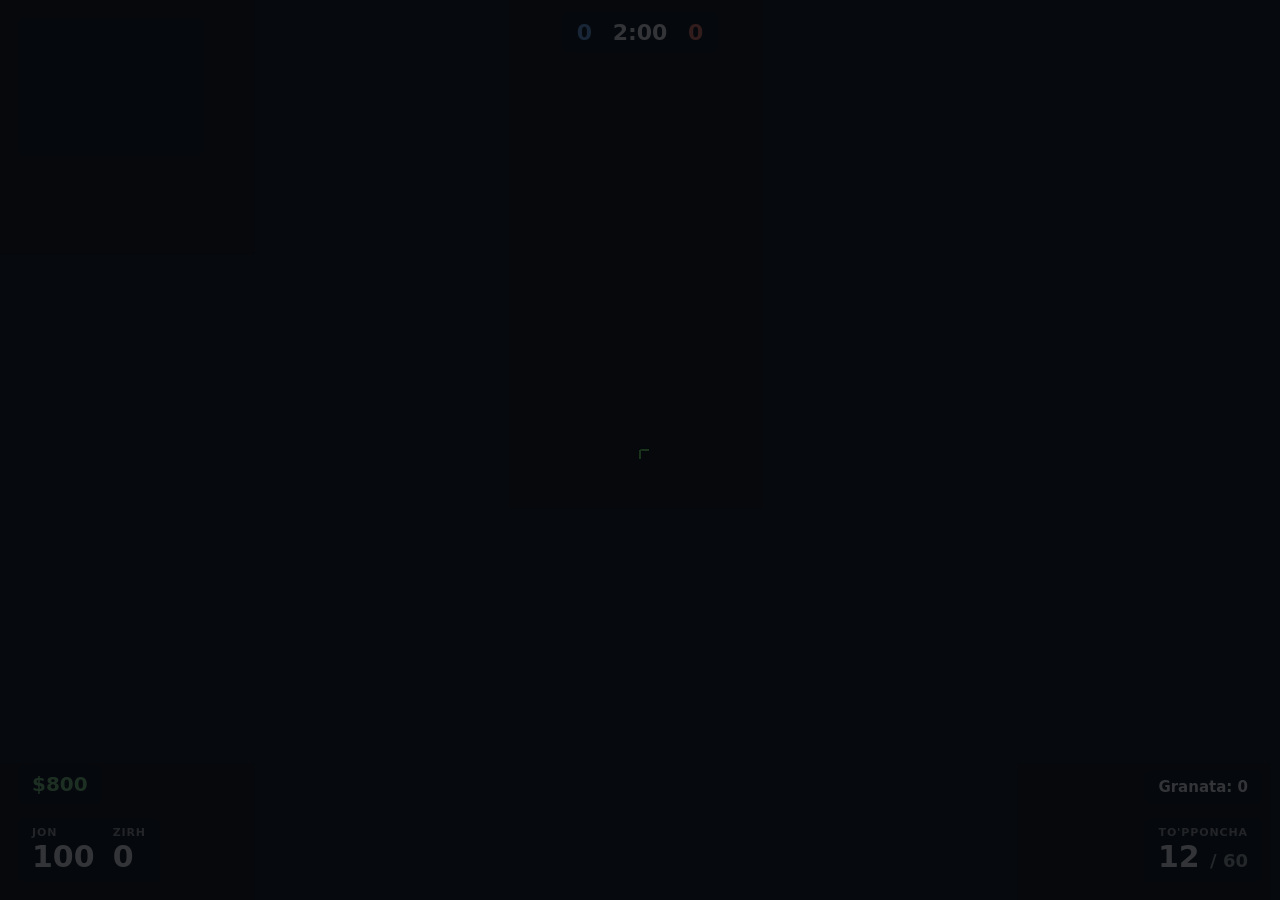
==== oyinlar/poligon/index.html @ 25b7b6ca "Add Poligon 3D: browser first-person team shooter with bots Round-based 4v4 match against AI bots wi" ====
<!doctype html>
<html lang="uz">
<head>
<meta charset="utf-8">
<meta name="viewport" content="width=device-width, initial-scale=1">
<title>Poligon 3D</title>
<style>
  * { box-sizing: border-box; }
  html, body { margin: 0; height: 100%; overflow: hidden; background: #0b0f14; color: #fff;
    font-family: system-ui, -apple-system, "Segoe UI", Roboto, sans-serif; user-select: none; }
  canvas#view { position: fixed; inset: 0; width: 100%; height: 100%; display: block; }
  #hud { position: fixed; inset: 0; pointer-events: none; }
  .panel { position: absolute; background: rgba(8, 12, 18, .62); border-radius: 8px; padding: 8px 14px; }
  #vitals { left: 18px; bottom: 18px; display: flex; gap: 18px; font-size: 30px; font-weight: 700; }
  #vitals small, #ammo small { display: block; font-size: 11px; font-weight: 600; opacity: .65; letter-spacing: .08em; }
  #ammo { right: 18px; bottom: 18px; text-align: right; font-size: 30px; font-weight: 700; }
  #ammo .res { font-size: 18px; opacity: .7; }
  #money { left: 18px; bottom: 96px; font-size: 20px; font-weight: 700; color: #8be28b; }
  #nade { right: 18px; bottom: 96px; font-size: 15px; font-weight: 600; }
  #top { left: 50%; top: 12px; transform: translateX(-50%); display: flex; gap: 16px; align-items: center;
    font-size: 22px; font-weight: 700; }
  .blue { color: #6db3ff; } .red { color: #ff7a6b; }
  #timer { min-width: 64px; text-align: center; font-variant-numeric: tabular-nums; }
  #alive { font-size: 12px; opacity: .75; font-weight: 600; }
  #radar { position: absolute; left: 18px; top: 18px; border-radius: 8px; background: rgba(8, 12, 18, .62); }
  #feed { position: absolute; right: 18px; top: 18px; text-align: right; font-size: 14px; font-weight: 600; }
  #feed div { background: rgba(8, 12, 18, .62); border-radius: 6px; padding: 4px 10px; margin-bottom: 4px; display: inline-block; clear: both; float: right; }
  #cross { position: absolute; left: 50%; top: 50%; width: 0; height: 0; }
  #cross i { position: absolute; background: #7CFF6B; box-shadow: 0 0 2px #000; }
  #cross .l, #cross .r { width: 9px; height: 2px; top: -1px; }
  #cross .u, #cross .d { width: 2px; height: 9px; left: -1px; }
  #hit { position: absolute; left: 50%; top: 50%; width: 26px; height: 26px; margin: -13px; opacity: 0;
    background:
      linear-gradient(45deg, transparent 46%, #fff 46%, #fff 54%, transparent 54%),
      linear-gradient(-45deg, transparent 46%, #fff 46%, #fff 54%, transparent 54%);
    -webkit-mask: radial-gradient(circle, transparent 5px, #000 6px); mask: radial-gradient(circle, transparent 5px, #000 6px); }
  #hurt { position: absolute; inset: 0; opacity: 0; background: radial-gradient(ellipse at center, transparent 45%, rgba(255, 0, 0, .55)); }
  #dmgdir { position: absolute; left: 50%; top: 50%; width: 0; height: 0; opacity: 0; }
  #dmgdir::after { content: ""; position: absolute; left: -40px; top: -150px; width: 80px; height: 14px;
    border-radius: 50%; border-top: 5px solid #ff3b2f; }
  #scope { position: absolute; inset: 0; display: none;
    background: radial-gradient(circle at center, transparent 0, transparent 34vh, #000 34.4vh); }
  #scope::before, #scope::after { content: ""; position: absolute; background: #000; }
  #scope::before { left: 50%; top: 0; bottom: 0; width: 1px; }
  #scope::after { top: 50%; left: 0; right: 0; height: 1px; }
  #msg { position: absolute; left: 50%; top: 24%; transform: translateX(-50%); text-align: center;
    font-size: 32px; font-weight: 800; text-shadow: 0 2px 8px #000; white-space: nowrap; }
  #msg small { display: block; font-size: 16px; font-weight: 600; opacity: .85; margin-top: 6px; }
  #buy { left: 50%; bottom: 120px; transform: translateX(-50%); font-size: 15px; display: none; min-width: 330px; }
  #buy h3 { margin: 2px 0 8px; font-size: 14px; letter-spacing: .08em; opacity: .75; }
  #buy .row { display: flex; justify-content: space-between; gap: 24px; padding: 3px 0; }
  #buy .row.off { opacity: .4; }
  #buy kbd, .keys kbd { background: #fff; color: #000; border-radius: 4px; padding: 0 6px; font: 700 13px system-ui; }
  #overlay { position: fixed; inset: 0; display: flex; align-items: center; justify-content: center;
    background: rgba(5, 8, 12, .82); text-align: center; padding: 20px; }
  #overlay .box { max-width: 620px; }
  #overlay h1 { font-size: 54px; margin: 0 0 4px; letter-spacing: .04em; }
  #overlay p { opacity: .85; line-height: 1.5; margin: 8px 0; }
  .keys { display: grid; grid-template-columns: 1fr 1fr; gap: 6px 22px; text-align: left; margin: 18px auto; font-size: 14px; max-width: 500px; }
  .btns { display: flex; gap: 12px; justify-content: center; margin-top: 18px; flex-wrap: wrap; }
  button { font: 700 17px system-ui; padding: 12px 24px; border-radius: 8px; border: 0; cursor: pointer;
    background: #2a3340; color: #fff; }
  button:hover { background: #3a4656; }
  button.main { background: #3b82f6; }
  button.main:hover { background: #5a9bff; }
  .note { font-size: 13px; opacity: .6; }
</style>
</head>
<body>
<canvas id="view"></canvas>

<div id="hud">
  <canvas id="radar" width="186" height="138"></canvas>
  <div id="top" class="panel">
    <span class="blue" id="sb">0</span>
    <span><div id="timer">2:00</div><div id="alive"></div></span>
    <span class="red" id="sr">0</span>
  </div>
  <div id="feed"></div>
  <div id="scope"></div>
  <div id="hurt"></div>
  <div id="dmgdir"></div>
  <div id="cross"><i class="l"></i><i class="r"></i><i class="u"></i><i class="d"></i></div>
  <div id="hit"></div>
  <div id="msg"></div>
  <div id="money" class="panel">$800</div>
  <div id="nade" class="panel">Granata: 0</div>
  <div id="vitals" class="panel">
    <div><small>JON</small><span id="hp">100</span></div>
    <div><small>ZIRH</small><span id="ar">0</span></div>
  </div>
  <div id="ammo" class="panel"><small id="wname">TO'PPONCHA</small><span id="mag">12</span> <span class="res">/ <span id="res">60</span></span></div>
  <div id="buy" class="panel"></div>
</div>

<div id="overlay"><div class="box" id="obox"></div></div>

<script src="vendor/three.min.js"></script>
<script>
(() => {
'use strict';
const T = THREE;
const $ = id => document.getElementById(id);
const DEBUG = /[?&]debug/.test(location.search);
const rand = (a = 1, b) => b === undefined ? Math.random() * a : a + Math.random() * (b - a);
const clamp = (v, a, b) => Math.max(a, Math.min(b, v));
const pick = arr => arr[Math.floor(Math.random() * arr.length)];
const angDiff = (a, b) => { let d = (b - a) % (Math.PI * 2); if (d > Math.PI) d -= Math.PI * 2; if (d < -Math.PI) d += Math.PI * 2; return d; };

// ---------------------------------------------------------------- Xarita
// # devor, c past to'siq (ustiga sakrab chiqsa bo'ladi), P o'yinchi, b ko'k jamoa, r qizil jamoa
const MAP = [
  '###############################',
  '#b...b..#.....c.......#..r...r#',
  '#.......#.....................#',
  '#..P....#....##...c...#.......#',
  '#.......c....##.......#...c...#',
  '#b......#.............#......r#',
  '###..####..c......c...###..####',
  '#.......#....#####....#.......#',
  '#..c....#.............#....c..#',
  '#.............c...c...........#',
  '#.......#......###....#.......#',
  '####.####......###....####.####',
  '#.......#.............#.......#',
  '#....c......c.....c........c..#',
  '#.......#.............#.......#',
  '#.......#....#####....#.......#',
  '###..####.............###..####',
  '#b......#..c......c...#......r#',
  '#.......c....##.......#...c...#',
  '#.......#....##...c...#.......#',
  '#.......#.....................#',
  '#b...b..#.....c.......#..r...r#',
  '###############################',
];
const CELL = 3, WALL_H = 5, CRATE_H = 1.2;
const ROWS = MAP.length, COLS = MAP[0].length;
const grid = [], freeCells = [], spawns = { blue: [], red: [], player: null };
const cellCenter = (c, r) => new T.Vector3((c + .5) * CELL, 0, (r + .5) * CELL);
for (let r = 0; r < ROWS; r++) {
  grid.push([]);
  for (let c = 0; c < COLS; c++) {
    const ch = MAP[r][c];
    grid[r].push(ch === '#' ? WALL_H : ch === 'c' ? CRATE_H : 0);
    if (ch !== '#' && ch !== 'c') freeCells.push([c, r]);
    if (ch === 'b') spawns.blue.push(cellCenter(c, r));
    if (ch === 'r') spawns.red.push(cellCenter(c, r));
    if (ch === 'P') spawns.player = cellCenter(c, r);
  }
}
const cellH = (c, r) => (r < 0 || c < 0 || r >= ROWS || c >= COLS) ? WALL_H : grid[r][c];

function blocked(x, z, rad, feet) {
  const c0 = Math.floor((x - rad) / CELL), c1 = Math.floor((x + rad) / CELL);
  const r0 = Math.floor((z - rad) / CELL), r1 = Math.floor((z + rad) / CELL);
  for (let r = r0; r <= r1; r++) for (let c = c0; c <= c1; c++) if (cellH(c, r) > feet + .35) return true;
  return false;
}
function slide(pos, dx, dz, rad) {
  if (!blocked(pos.x + dx, pos.z, rad, pos.y)) pos.x += dx;
  if (!blocked(pos.x, pos.z + dz, rad, pos.y)) pos.z += dz;
}
function groundAt(x, z, feet) {
  const h = cellH(Math.floor(x / CELL), Math.floor(z / CELL));
  return h <= feet + .35 ? h : 0;
}

// Yo'l topish: nishondan boshlab kenglik bo'yicha qidiruv (BFS)
const NB = [[1, 0], [-1, 0], [0, 1], [0, -1], [1, 1], [1, -1], [-1, 1], [-1, -1]];
function findPath(from, to) {
  const sc = Math.floor(from.x / CELL), sr = Math.floor(from.z / CELL);
  const tc = Math.floor(to.x / CELL), tr = Math.floor(to.z / CELL);
  if (sc === tc && sr === tr) return [];
  const next = new Int32Array(COLS * ROWS).fill(-1);
  const start = sr * COLS + sc, goal = tr * COLS + tc;
  const queue = [goal]; next[goal] = goal;
  for (let qi = 0; qi < queue.length; qi++) {
    const cur = queue[qi];
    if (cur === start) break;
    const cc = cur % COLS, cr = (cur - cc) / COLS;
    for (const [dc, dr] of NB) {
      const nc = cc + dc, nr = cr + dr;
      if (cellH(nc, nr) !== 0) continue;
      if (dc && dr && (cellH(cc + dc, cr) !== 0 || cellH(cc, cr + dr) !== 0)) continue;
      const ni = nr * COLS + nc;
      if (next[ni] !== -1) continue;
      next[ni] = cur; queue.push(ni);
    }
  }
  if (next[start] === -1) return null;
  const path = [];
  for (let cur = next[start]; ; cur = next[cur]) {
    const c = cur % COLS;
    if (cellH(c, (cur - c) / COLS) === 0) path.push(cellCenter(c, (cur - c) / COLS));
    if (cur === goal) break;
  }
  return path;
}

// ---------------------------------------------------------------- Sahna
const canvas = $('view');
const renderer = new T.WebGLRenderer({ canvas, antialias: true });
renderer.setPixelRatio(Math.min(devicePixelRatio || 1, 2));
renderer.shadowMap.enabled = true;
renderer.shadowMap.type = T.PCFSoftShadowMap;
renderer.autoClear = false;
const scene = new T.Scene();
scene.background = new T.Color(0x9cc3e6);
scene.fog = new T.Fog(0x9cc3e6, 40, 130);
const camera = new T.PerspectiveCamera(75, 1, .05, 300);
camera.rotation.order = 'YXZ';
const vmScene = new T.Scene();
const vmCamera = new T.PerspectiveCamera(55, 1, .01, 10);

scene.add(new T.HemisphereLight(0xdfeeff, 0x6b5d4a, .95));
const sun = new T.DirectionalLight(0xfff1d6, 1.5);
sun.position.set(COLS * CELL * .5 + 30, 60, ROWS * CELL * .5 - 40);
sun.target.position.set(COLS * CELL * .5, 0, ROWS * CELL * .5);
sun.castShadow = true;
sun.shadow.mapSize.set(2048, 2048);
Object.assign(sun.shadow.camera, { left: -62, right: 62, top: 50, bottom: -50, near: 1, far: 160 });
sun.shadow.bias = -.0006;
scene.add(sun, sun.target);
vmScene.add(new T.HemisphereLight(0xffffff, 0x555555, 1.2));
const vmSun = new T.DirectionalLight(0xffffff, 1); vmSun.position.set(1, 2, 1); vmScene.add(vmSun);

function makeTexture(size, draw, rx = 1, ry = 1) {
  const cv = document.createElement('canvas'); cv.width = cv.height = size;
  draw(cv.getContext('2d'), size);
  const tex = new T.CanvasTexture(cv);
  tex.wrapS = tex.wrapT = T.RepeatWrapping; tex.repeat.set(rx, ry);
  tex.colorSpace = T.SRGBColorSpace; tex.anisotropy = 4;
  return tex;
}
function speckle(g, s, n, light, dark) {
  for (let i = 0; i < n; i++) {
    g.fillStyle = Math.random() < .5 ? light : dark;
    g.fillRect(Math.random() * s, Math.random() * s, 1 + Math.random() * 2, 1 + Math.random() * 2);
  }
}
const floorTex = makeTexture(256, (g, s) => {
  g.fillStyle = '#b9a47f'; g.fillRect(0, 0, s, s);
  speckle(g, s, 2600, 'rgba(255,255,255,.07)', 'rgba(0,0,0,.09)');
  g.strokeStyle = 'rgba(0,0,0,.22)'; g.lineWidth = 2; g.strokeRect(1, 1, s - 2, s - 2);
}, COLS, ROWS);
const wallTex = makeTexture(256, (g, s) => {
  g.fillStyle = '#c9c2b4'; g.fillRect(0, 0, s, s);
  speckle(g, s, 3000, 'rgba(255,255,255,.08)', 'rgba(0,0,0,.08)');
  g.fillStyle = 'rgba(0,0,0,.16)';
  for (let y = 0; y < s; y += 64) g.fillRect(0, y, s, 3);
  g.fillStyle = '#8f5b3f'; g.fillRect(0, s - 34, s, 34);
});
const crateTex = makeTexture(256, (g, s) => {
  g.fillStyle = '#9a7445'; g.fillRect(0, 0, s, s);
  for (let x = 0; x < s; x += 32) { g.fillStyle = `rgba(0,0,0,${.05 + Math.random() * .1})`; g.fillRect(x, 0, 30, s); }
  g.strokeStyle = '#5d4324'; g.lineWidth = 16; g.strokeRect(8, 8, s - 16, s - 16);
  g.lineWidth = 12; g.beginPath(); g.moveTo(12, 12); g.lineTo(s - 12, s - 12); g.stroke();
});

const floor = new T.Mesh(new T.PlaneGeometry(COLS * CELL, ROWS * CELL), new T.MeshStandardMaterial({ map: floorTex, roughness: 1 }));
floor.rotation.x = -Math.PI / 2; floor.position.set(COLS * CELL / 2, 0, ROWS * CELL / 2); floor.receiveShadow = true;
scene.add(floor);

function buildBlocks(height, tex, color) {
  const cells = [];
  for (let r = 0; r < ROWS; r++) for (let c = 0; c < COLS; c++) if (grid[r][c] === height) cells.push([c, r]);
  const mesh = new T.InstancedMesh(new T.BoxGeometry(CELL, height, CELL),
    new T.MeshStandardMaterial({ map: tex, color, roughness: .95 }), cells.length);
  const m = new T.Matrix4();
  cells.forEach(([c, r], i) => { m.makeTranslation((c + .5) * CELL, height / 2, (r + .5) * CELL); mesh.setMatrixAt(i, m); });
  mesh.castShadow = mesh.receiveShadow = true;
  scene.add(mesh);
  return mesh;
}
const wallMesh = buildBlocks(WALL_H, wallTex, 0xffffff);
const crateMesh = buildBlocks(CRATE_H, crateTex, 0xffffff);
const worldMeshes = [wallMesh, crateMesh];

// ---------------------------------------------------------------- Ovoz (WebAudio bilan sintez)
let ac = null, noiseBuf = null;
function initAudio() {
  if (ac) return;
  try {
    ac = new (window.AudioContext || window.webkitAudioContext)();
    noiseBuf = ac.createBuffer(1, ac.sampleRate, ac.sampleRate);
    const d = noiseBuf.getChannelData(0);
    for (let i = 0; i < d.length; i++) d[i] = Math.random() * 2 - 1;
  } catch (e) { ac = null; }
}
function boom(vol, dur, freq, q = .7) {
  if (!ac || vol <= .005) return;
  const src = ac.createBufferSource(); src.buffer = noiseBuf;
  const f = ac.createBiquadFilter(); f.type = 'lowpass'; f.frequency.value = freq; f.Q.value = q;
  const g = ac.createGain(); const t = ac.currentTime;
  g.gain.setValueAtTime(vol, t); g.gain.exponentialRampToValueAtTime(.001, t + dur);
  src.connect(f).connect(g).connect(ac.destination);
  src.start(t, Math.random() * .5, dur + .05);
}
function beep(freq, dur, vol = .15, type = 'square') {
  if (!ac) return;
  const o = ac.createOscillator(), g = ac.createGain(), t = ac.currentTime;
  o.type = type; o.frequency.value = freq;
  g.gain.setValueAtTime(vol, t); g.gain.exponentialRampToValueAtTime(.001, t + dur);
  o.connect(g).connect(ac.destination); o.start(t); o.stop(t + dur);
}
const distVol = pos => clamp(1 - pos.distanceTo(camera.position) / 70, 0, 1) ** 2;

// ---------------------------------------------------------------- Qurollar
const WEAPONS = {
  pistol:  { name: "To'pponcha", dmg: 26, head: 3.2, rate: .16, auto: false, mag: 12, reserve: 60, spread: .010, kick: .020, pellets: 1, reload: 1.4, price: 0,    snd: [.35, .16, 2600] },
  rifle:   { name: 'Avtomat',    dmg: 27, head: 3.8, rate: .10, auto: true,  mag: 30, reserve: 90, spread: .008, kick: .013, pellets: 1, reload: 2.2, price: 2500, snd: [.42, .2, 1900] },
  shotgun: { name: 'Drobovik',   dmg: 13, head: 1.6, rate: .85, auto: false, mag: 6,  reserve: 24, spread: .055, kick: .060, pellets: 9, reload: 2.6, price: 1500, snd: [.6, .38, 1100] },
  sniper:  { name: 'Snayper',    dmg: 115, head: 3,  rate: 1.3, auto: false, mag: 5,  reserve: 15, spread: .060, kick: .070, pellets: 1, reload: 3.0, price: 4000, snd: [.7, .55, 900], scope: true },
};
const BUY = [
  { key: '1', id: 'rifle', label: 'Avtomat', price: 2500 },
  { key: '2', id: 'shotgun', label: 'Drobovik', price: 1500 },
  { key: '3', id: 'sniper', label: "Snayper (o'ng tugma: durbin)", price: 4000 },
  { key: '4', id: 'armor', label: 'Zirh (100)', price: 650 },
  { key: '5', id: 'nade', label: 'Granata', price: 300 },
];

function box(w, h, d, color, x = 0, y = 0, z = 0, parent) {
  const m = new T.Mesh(new T.BoxGeometry(w, h, d), new T.MeshStandardMaterial({ color, roughness: .7 }));
  m.position.set(x, y, z); if (parent) parent.add(m);
  return m;
}
const viewmodels = {};
function buildViewmodels() {
  const dark = 0x23272e, wood = 0x7a5230, steel = 0x4a5059;
  const defs = {
    pistol: g => { box(.05, .07, .24, dark, 0, 0, -.08, g); box(.045, .13, .06, dark, 0, -.09, .02, g); },
    rifle: g => { box(.06, .08, .62, dark, 0, 0, -.2, g); box(.03, .03, .2, steel, 0, .01, -.6, g); box(.05, .18, .07, dark, 0, -.12, -.12, g); box(.055, .1, .2, wood, 0, -.02, .2, g); box(.02, .04, .1, steel, 0, .06, -.2, g); },
    shotgun: g => { box(.07, .07, .7, steel, 0, 0, -.25, g); box(.085, .06, .22, wood, 0, -.05, -.32, g); box(.06, .1, .24, wood, 0, -.03, .2, g); },
    sniper: g => { box(.055, .07, .8, 0x2f3b2c, 0, 0, -.28, g); box(.025, .025, .3, dark, 0, .01, -.8, g); box(.05, .05, .26, dark, 0, .075, -.15, g); box(.055, .11, .24, 0x2f3b2c, 0, -.03, .2, g); },
  };
  for (const id in defs) {
    const g = new T.Group(); defs[id](g);
    const flash = new T.Mesh(new T.PlaneGeometry(.22, .22), new T.MeshBasicMaterial({ color: 0xffd36b, transparent: true, opacity: .95, depthWrite: false }));
    flash.position.set(0, .01, id === 'pistol' ? -.24 : id === 'sniper' ? -.98 : -.74); flash.visible = false;
    g.add(flash); g.userData.flash = flash;
    box(.07, .07, .3, 0xd8a47c, .0, -.1, .12, g).rotation.x = .5; // qo'l
    g.visible = false; vmScene.add(g); viewmodels[id] = g;
  }
}
buildViewmodels();

// ---------------------------------------------------------------- Aktyorlar
const actors = [];          // player + botlar
let hitMeshes = [], hitDirty = true;
const raycaster = new T.Raycaster();
const tmpA = new T.Vector3(), tmpB = new T.Vector3(), tmpC = new T.Vector3();
let now = 0;

function los(a, b) {
  tmpC.subVectors(b, a); const len = tmpC.length();
  raycaster.set(a, tmpC.divideScalar(len)); raycaster.near = 0; raycaster.far = len - .05;
  return raycaster.intersectObjects(worldMeshes, false).length === 0;
}
const eyeOf = (a, out) => out.set(a.pos.x, a.pos.y + a.eyeH, a.pos.z);
function canSee(from, target) {
  eyeOf(target, tmpB); if (los(from, tmpB)) return true;
  tmpB.y -= .5; return los(from, tmpB);
}

const player = {
  isPlayer: true, team: 'blue', name: 'Siz', pos: new T.Vector3(), eyeH: 1.6, yaw: -Math.PI / 2, pitch: 0, vy: 0, onGround: true,
  hp: 100, armor: 0, alive: true, moving: false, crouch: false, money: 800, nades: 0,
  inv: { pistol: { id: 'pistol', mag: 12, reserve: 60 }, primary: null }, cur: 'pistol',
  nextFire: 0, reloadEnd: 0, bloom: 0, recoil: 0, kickAnim: 0, kills: 0, deaths: 0, headshots: 0, spottedUntil: 0,
};
actors.push(player);
const curSlot = () => player.inv[player.cur];
const curW = () => WEAPONS[curSlot().id];

const TEAM_COLOR = { blue: 0x2f6fd6, red: 0xc8402f };
class Bot {
  constructor(team, name) {
    Object.assign(this, { team, name, pos: new T.Vector3(), eyeH: 1.6, yaw: 0, wantYaw: 0, hp: 100, armor: 0, alive: true,
      moving: false, crouch: false, spottedUntil: 0, acc: .5, react: .45 });
    const g = this.group = new T.Group(), col = TEAM_COLOR[team];
    this.parts = [];
    const add = (m, part) => { m.castShadow = true; m.userData = { actor: this, part }; this.parts.push(m); return m; };
    add(box(.62, .72, .34, col, 0, 1.16, 0, g), 'body');
    add(box(.3, .3, .3, 0xd8a47c, 0, 1.69, 0, g), 'head');
    add(box(.34, .12, .34, team === 'blue' ? 0x1b3f7d : 0x7a2319, 0, 1.87, 0, g), 'head'); // dubulg'a
    this.legL = add(box(.24, .8, .26, 0x2b2f36, -.17, .4, 0, g), 'leg');
    this.legR = add(box(.24, .8, .26, 0x2b2f36, .17, .4, 0, g), 'leg');
    add(box(.16, .6, .2, col, -.4, 1.18, .08, g), 'body');
    add(box(.16, .2, .55, col, .36, 1.3, .28, g), 'body');
    box(.07, .1, .75, 0x1c1f24, .2, 1.3, .5, g);
    scene.add(g);
  }
  reset(spawn) {
    this.pos.copy(spawn); this.hp = 100; this.alive = true; this.fall = 0; this.spottedUntil = 0;
    this.group.rotation.set(0, 0, 0); this.group.visible = true;
    this.yaw = this.wantYaw = this.team === 'blue' ? Math.PI / 2 : -Math.PI / 2;
    Object.assign(this, { path: null, goal: null, target: null, lastKnown: null, lastSeen: -99, alertedUntil: 0, thinkT: rand(.2),
      reactAt: 0, nextShot: 0, burst: 0, mag: 30, reloadUntil: 0, strafeT: 0, strafeDir: 0, repathAt: 0, stuckT: 0, moving: false });
    this.stuckPos = this.pos.clone();
    this.sync();
  }
  sync() { this.group.position.copy(this.pos); this.group.rotation.y = this.yaw; }

  think() {
    const alerted = now < this.alertedUntil;
    const eye = eyeOf(this, tmpA);
    let best = null, bd = 80;
    for (const e of actors) {
      if (e.team === this.team || !e.alive) continue;
      const dx = e.pos.x - this.pos.x, dz = e.pos.z - this.pos.z, d = Math.hypot(dx, dz);
      if (d >= bd) continue;
      if (!alerted && d > 5 && (dx * Math.sin(this.yaw) + dz * Math.cos(this.yaw)) / d < .2) continue;
      if (!canSee(eye, e)) continue;
      best = e; bd = d;
    }
    if (best) {
      if (this.target !== best) this.reactAt = now + this.react * rand(.7, 1.3);
      this.lastKnown = best.pos.clone(); this.lastSeen = now;
      if (this.team === 'blue') best.spottedUntil = now + 2;
    }
    this.target = best;
  }

  follow(goal, dt, speed) {
    if (!this.path || this.pathGoal !== goal || now > this.repathAt) {
      this.path = findPath(this.pos, goal); this.pathGoal = goal; this.repathAt = now + rand(1, 1.6);
    }
    if (!this.path || !this.path.length) return false;
    const n = this.path[0], dx = n.x - this.pos.x, dz = n.z - this.pos.z, d = Math.hypot(dx, dz);
    if (d < .35) { this.path.shift(); return this.path.length > 0; }
    const step = Math.min(d, speed * dt);
    slide(this.pos, dx / d * step, dz / d * step, .35);
    if (!this.target) this.wantYaw = Math.atan2(dx, dz);
    return true;
  }

  pickGoal() {
    const enemySide = this.team === 'blue' ? c => c > COLS * .6 : c => c < COLS * .4;
    const mid = c => c > COLS * .3 && c < COLS * .7;
    const roll = Math.random(), test = roll < .45 ? enemySide : roll < .85 ? mid : () => true;
    for (let i = 0; i < 30; i++) { const [c, r] = pick(freeCells); if (test(c)) return cellCenter(c, r); }
    return cellCenter(...pick(freeCells));
  }

  shoot(tgt, dist) {
    if (this.reloadUntil) { if (now < this.reloadUntil) return; this.reloadUntil = 0; this.mag = 30; }
    if (now < this.reactAt || now < this.nextShot) return;
    if (Math.abs(angDiff(this.yaw, this.wantYaw)) > .25) return;
    if (this.burst <= 0) { this.burst = 2 + Math.floor(rand(4)); this.nextShot = now + rand(.3, .8); return; }
    this.burst--; this.mag--; this.nextShot = now + .11;
    if (this.mag <= 0) this.reloadUntil = now + 2.2;
    let p = this.acc * clamp(1.2 - dist / 55, .2, 1);
    if (tgt.moving) p *= .8;
    if (tgt.crouch) p *= .75;
    const from = new T.Vector3(this.pos.x + Math.sin(this.yaw) * .8, this.pos.y + 1.32, this.pos.z + Math.cos(this.yaw) * .8);
    const to = new T.Vector3(tgt.pos.x, tgt.pos.y + tgt.eyeH - .4, tgt.pos.z);
    if (Math.random() < p) {
      const head = Math.random() < .1;
      damage(tgt, head ? 36 : rand(11, 17), this, head);
    } else to.add(new T.Vector3(rand(-1.3, 1.3), rand(-.5, 1.2), rand(-1.3, 1.3)));
    tracer(from, to);
    boom(.4 * distVol(this.pos), .2, 1700);
    makeNoise(this);
  }

  update(dt) {
    if (!this.alive) {
      if (this.fall < 1) { this.fall = Math.min(1, this.fall + dt * 3.5); this.group.rotation.x = -this.fall * Math.PI / 2; this.group.position.y = this.fall * .18; }
      return;
    }
    if (state !== 'live') return;
    if ((this.thinkT -= dt) <= 0) { this.thinkT = rand(.12, .2); this.think(); }
    let moving = false;
    const tgt = this.target && this.target.alive ? this.target : null;
    if (tgt) {
      const dx = tgt.pos.x - this.pos.x, dz = tgt.pos.z - this.pos.z, dist = Math.hypot(dx, dz);
      this.wantYaw = Math.atan2(dx, dz);
      if (dist > 24) moving = this.follow(tgt.pos, dt, 4.2);
      else {
        if ((this.strafeT -= dt) <= 0) { this.strafeT = rand(.5, 1.4); this.strafeDir = pick([-1, 0, 0, 1]); }
        if (this.strafeDir) {
          slide(this.pos, Math.cos(this.yaw) * this.strafeDir * 2.4 * dt, -Math.sin(this.yaw) * this.strafeDir * 2.4 * dt, .35);
          moving = true; this.path = null;
        }
      }
      this.shoot(tgt, dist);
    } else {
      if (this.lastKnown && now - this.lastSeen > 9) this.lastKnown = null;
      if (this.lastKnown) { moving = this.follow(this.lastKnown, dt, 4.4); if (!moving) this.lastKnown = null; }
      else {
        if (!this.goal) this.goal = this.pickGoal();
        moving = this.follow(this.goal, dt, 3.8);
        if (!moving) this.goal = null;
      }
      if ((this.stuckT += dt) > 1.2) {
        if (moving && this.pos.distanceTo(this.stuckPos) < .3) { this.goal = null; this.path = null; this.lastKnown = null; }
        this.stuckT = 0; this.stuckPos.copy(this.pos);
      }
    }
    this.moving = moving;
    this.yaw += clamp(angDiff(this.yaw, this.wantYaw), -7 * dt, 7 * dt);
    const sw = moving ? Math.sin(now * 11) * .6 : 0;
    this.legL.rotation.x = sw; this.legR.rotation.x = -sw;
    this.sync();
  }
}

// Otishma ovozi: yaqin atrofdagi raqiblar o'sha tomonga boradi
function makeNoise(src) {
  for (const a of actors) {
    if (a.isPlayer || !a.alive || a.team === src.team || a.target) continue;
    if (a.pos.distanceTo(src.pos) < 36) { a.lastKnown = src.pos.clone(); a.lastSeen = now; }
  }
}

// ---------------------------------------------------------------- Effektlar
const fx = [];
function tracer(from, to, color = 0xffe9a3) {
  const geo = new T.BufferGeometry().setFromPoints([from, to]);
  const line = new T.Line(geo, new T.LineBasicMaterial({ color, transparent: true, opacity: .7 }));
  scene.add(line); fx.push({ obj: line, life: .07, max: .07, fade: true });
}
const decalGeo = new T.PlaneGeometry(.14, .14);
const decalMat = new T.MeshBasicMaterial({ color: 0x15120f, transparent: true, opacity: .8, depthWrite: false, polygonOffset: true, polygonOffsetFactor: -4 });
const decals = [];
function decal(point, normal) {
  const m = new T.Mesh(decalGeo, decalMat);
  m.position.copy(point).addScaledVector(normal, .01); m.lookAt(tmpA.copy(point).add(normal));
  scene.add(m); decals.push(m);
  if (decals.length > 80) scene.remove(decals.shift());
}
const puffGeo = new T.SphereGeometry(.09, 6, 5);
function puff(point, color) {
  const m = new T.Mesh(puffGeo, new T.MeshBasicMaterial({ color, transparent: true }));
  m.position.copy(point); scene.add(m); fx.push({ obj: m, life: .22, max: .22, fade: true, grow: 5 });
}
const flashLight = new T.PointLight(0xffc266, 0, 14); scene.add(flashLight);
let flashUntil = 0;
function updateFx(dt) {
  for (let i = fx.length - 1; i >= 0; i--) {
    const f = fx[i]; f.life -= dt;
    if (f.fade) f.obj.material.opacity = Math.max(0, f.life / f.max) * (f.baseOp || .8);
    if (f.grow) f.obj.scale.addScalar(f.grow * dt);
    if (f.life <= 0) { scene.remove(f.obj); f.obj.geometry !== puffGeo && f.obj.geometry !== boomGeo && f.obj.geometry.dispose(); f.obj.material.dispose(); fx.splice(i, 1); }
  }
  flashLight.intensity = now < flashUntil ? 40 : 0;
}

// ---------------------------------------------------------------- Granata
const nadeGeo = new T.SphereGeometry(.12, 8, 6), boomGeo = new T.SphereGeometry(1, 16, 12);
const nades = [];
function throwNade() {
  if (player.nades <= 0 || !player.alive || state !== 'live') return;
  player.nades--;
  const dir = camera.getWorldDirection(new T.Vector3());
  const m = new T.Mesh(nadeGeo, new T.MeshStandardMaterial({ color: 0x2f4a2a }));
  m.position.copy(camera.position).addScaledVector(dir, .6); m.castShadow = true; scene.add(m);
  nades.push({ m, v: dir.multiplyScalar(17).add(new T.Vector3(0, 3.5, 0)), fuse: 1.9 });
  beep(300, .06, .08, 'triangle');
}
function explode(pos) {
  const m = new T.Mesh(boomGeo, new T.MeshBasicMaterial({ color: 0xff9a3c, transparent: true }));
  m.position.copy(pos); scene.add(m); fx.push({ obj: m, life: .35, max: .35, fade: true, grow: 22, baseOp: .9 });
  flashLight.position.copy(pos); flashUntil = now + .12;
  boom(.9 * Math.max(.25, distVol(pos)), .9, 500, 1.5);
  const c = new T.Vector3(pos.x, pos.y + .3, pos.z), R = 9;
  for (const a of actors.slice()) {
    if (!a.alive) continue;
    const chest = new T.Vector3(a.pos.x, a.pos.y + 1.1, a.pos.z), d = chest.distanceTo(c);
    if (d < R && (d < 1.5 || los(c, chest))) damage(a, 140 * (1 - d / R), player, false, a.team === player.team && !a.isPlayer);
  }
  makeNoise(player);
}
function updateNades(dt) {
  for (let i = nades.length - 1; i >= 0; i--) {
    const n = nades[i], p = n.m.position;
    n.v.y -= 20 * dt;
    const nx = p.x + n.v.x * dt, nz = p.z + n.v.z * dt;
    if (cellH(Math.floor(nx / CELL), Math.floor(p.z / CELL)) > p.y) n.v.x *= -.45; else p.x = nx;
    if (cellH(Math.floor(p.x / CELL), Math.floor(nz / CELL)) > p.y) n.v.z *= -.45; else p.z = nz;
    p.y += n.v.y * dt;
    const g = cellH(Math.floor(p.x / CELL), Math.floor(p.z / CELL)) + .12;
    if (p.y < g && g < WALL_H) { p.y = g; n.v.y *= -.4; n.v.x *= .7; n.v.z *= .7; }
    if ((n.fuse -= dt) <= 0) { scene.remove(n.m); n.m.material.dispose(); nades.splice(i, 1); if (state === 'live') explode(p); }
  }
}

// ---------------------------------------------------------------- Zarar va o'lim
const stats = { blue: 0, red: 0, round: 0 };
function damage(victim, amount, attacker, head, friendly) {
  if (!victim.alive || state !== 'live' || friendly) return;
  if (victim.armor > 0) { const ab = Math.min(victim.armor, amount * .5); victim.armor -= ab; amount -= ab; }
  victim.hp -= amount;
  if (victim.isPlayer) {
    hurtFlash = 1;
    if (attacker && attacker !== player) { dmgDirYaw = Math.atan2(attacker.pos.x - player.pos.x, attacker.pos.z - player.pos.z); dmgDirT = 1; }
    boom(.25, .12, 500);
  } else if (attacker) {
    victim.alertedUntil = now + 3;
    if (!victim.target) { victim.lastKnown = attacker.pos.clone(); victim.lastSeen = now; victim.wantYaw = Math.atan2(attacker.pos.x - victim.pos.x, attacker.pos.z - victim.pos.z); }
  }
  if (victim.hp <= 0) kill(victim, attacker, head);
}
function kill(victim, attacker, head) {
  victim.alive = false; victim.hp = 0; hitDirty = true;
  const span = a => `<b class="${a.team}">${a.name}</b>`;
  feed(`${attacker ? span(attacker) : '?'} &#10148; ${span(victim)}${head ? ' (bosh)' : ''}`);
  if (attacker === player && victim !== player) {
    player.kills++; if (head) player.headshots++;
    player.money = Math.min(16000, player.money + 300 + (head ? 100 : 0));
    beep(880, .12, .12, 'sine');
  }
  if (victim.isPlayer) { player.deaths++; player.inv.primary = null; player.cur = 'pistol'; player.armor = 0; player.nades = 0; scoped = false; }
  else victim.fall = 0;
  checkRoundEnd();
}

// ---------------------------------------------------------------- Raund holati
let state = 'menu';       // menu | buy | live | end | over
let phaseT = 0, difficulty = 1, hurtFlash = 0, dmgDirT = 0, dmgDirYaw = 0, hitT = 0, scoped = false, paused = true, msgUntil = 0;
const WIN_ROUNDS = 6;
const DIFF = [
  { label: 'Oson', reds: 4, acc: .32, react: .65 },
  { label: "O'rta", reds: 4, acc: .48, react: .45 },
  { label: 'Qiyin', reds: 5, acc: .62, react: .28 },
];
const BLUE_NAMES = ['Sardor', 'Bobur', 'Jasur'], RED_NAMES = ['Temur', 'Rustam', 'Davron', 'Zafar', 'Anvar'];
let bots = [];

function setupMatch(diff) {
  difficulty = diff;
  for (const b of bots) scene.remove(b.group);
  bots = []; actors.length = 1;
  BLUE_NAMES.forEach(n => bots.push(new Bot('blue', n)));
  RED_NAMES.slice(0, DIFF[diff].reds).forEach(n => { const b = new Bot('red', n); b.acc = DIFF[diff].acc; b.react = DIFF[diff].react; bots.push(b); });
  actors.push(...bots);
  Object.assign(stats, { blue: 0, red: 0, round: 0 });
  Object.assign(player, { money: 800, kills: 0, deaths: 0, headshots: 0, armor: 0, nades: 0, cur: 'pistol' });
  player.inv.primary = null;
  $('feed').innerHTML = '';
  startRound();
}
function startRound() {
  stats.round++;
  const shuffle = arr => arr.slice().sort(() => Math.random() - .5);
  const bs = shuffle(spawns.blue), rs = shuffle(spawns.red);
  let bi = 0, ri = 0;
  for (const b of bots) b.reset(b.team === 'blue' ? bs[bi++] : rs[ri++]);
  Object.assign(player, { hp: 100, alive: true, vy: 0, yaw: -Math.PI / 2, pitch: 0, bloom: 0, recoil: 0, reloadEnd: 0, nextFire: 0, eyeH: 1.6 });
  player.pos.copy(spawns.player);
  for (const k of ['pistol', 'primary']) { const s = player.inv[k]; if (s) { s.mag = WEAPONS[s.id].mag; s.reserve = WEAPONS[s.id].reserve; } }
  for (const d of decals) scene.remove(d); decals.length = 0;
  for (const n of nades) scene.remove(n.m); nades.length = 0;
  hitDirty = true; scoped = false;
  state = 'buy'; phaseT = 10;
  showMsg(`${stats.round}-raund`, 'Xarid vaqti. Tayyor bo\'lsangiz Enter bosing', 3);
}
function checkRoundEnd() {
  if (state !== 'live') return;
  const blue = actors.filter(a => a.team === 'blue' && a.alive).length, red = actors.filter(a => a.team === 'red' && a.alive).length;
  if (red === 0) endRound('blue', 'Barcha raqiblar yo\'q qilindi');
  else if (blue === 0) endRound('red', 'Jamoangiz yo\'q qilindi');
}
function endRound(winner, why) {
  state = 'end'; phaseT = 4.5; stats[winner]++;
  const won = winner === 'blue';
  player.money = Math.min(16000, player.money + (won ? 2400 : 1400));
  showMsg(won ? '<span class="blue">Raund yutildi</span>' : '<span class="red">Raund boy berildi</span>', `${why} &middot; +$${won ? 2400 : 1400}`, 4.5);
  won ? (beep(523, .15), setTimeout(() => beep(784, .25), 150)) : beep(196, .4, .15, 'sawtooth');
}
function showMsg(title, sub = '', dur = 2.5) { $('msg').innerHTML = `${title}<small>${sub}</small>`; msgUntil = now + dur; }
function feed(html) {
  const d = document.createElement('div'); d.innerHTML = html; $('feed').prepend(d);
  while ($('feed').children.length > 5) $('feed').lastChild.remove();
  setTimeout(() => d.remove(), 6000);
}

function buy(item) {
  if (state !== 'buy' || !player.alive) return;
  if (player.money < item.price) { beep(140, .12, .1); return; }
  if (item.id === 'armor') { if (player.armor >= 100) return; player.armor = 100; }
  else if (item.id === 'nade') { if (player.nades >= 2) return; player.nades++; }
  else {
    if (player.inv.primary && player.inv.primary.id === item.id) return;
    const w = WEAPONS[item.id]; player.inv.primary = { id: item.id, mag: w.mag, reserve: w.reserve }; player.cur = 'primary';
  }
  player.money -= item.price; beep(660, .07, .1, 'triangle');
}

// ---------------------------------------------------------------- Boshqaruv
const keys = {};
let mouseDown = false, trigger = false, rmb = false, locked = false;
addEventListener('keydown', e => {
  if (e.code === 'Space' || e.code === 'Tab') e.preventDefault();
  if (e.repeat) return;
  keys[e.code] = true;
  if (paused || state === 'menu' || state === 'over') return;
  const digit = e.code.startsWith('Digit') ? e.code.slice(5) : null;
  if (state === 'buy') {
    if (digit) { const it = BUY.find(b => b.key === digit); if (it) buy(it); }
    if (e.code === 'Enter') phaseT = 0;
    return;
  }
  if (digit === '1' && player.inv.primary) switchTo('primary');
  if (digit === '2') switchTo('pistol');
  if (e.code === 'KeyQ') switchTo(player.cur === 'pistol' && player.inv.primary ? 'primary' : 'pistol');
  if (e.code === 'KeyR') reload();
  if (e.code === 'KeyG') throwNade();
});
addEventListener('keyup', e => { keys[e.code] = false; });
addEventListener('blur', () => { for (const k in keys) keys[k] = false; mouseDown = false; rmb = false; });
addEventListener('mousedown', e => {
  if (!locked && !DEBUG) return;
  if (e.button === 0) { mouseDown = true; trigger = true; }
  if (e.button === 2) rmb = true;
});
addEventListener('mouseup', e => { if (e.button === 0) mouseDown = false; if (e.button === 2) rmb = false; });
addEventListener('contextmenu', e => e.preventDefault());
addEventListener('mousemove', e => {
  if (!locked || !player.alive) return;
  const s = .0022 * (scoped ? .28 : 1);
  player.yaw -= e.movementX * s;
  player.pitch = clamp(player.pitch - e.movementY * s, -1.5, 1.5);
});
addEventListener('wheel', () => { if (locked && state === 'live' && player.inv.primary) switchTo(player.cur === 'pistol' ? 'primary' : 'pistol'); });
document.addEventListener('pointerlockchange', () => {
  locked = document.pointerLockElement === canvas;
  if (!locked && (state === 'buy' || state === 'live' || state === 'end')) showPause();
  if (locked) { paused = false; $('overlay').style.display = 'none'; }
});
function lock() { initAudio(); if (DEBUG) { paused = false; $('overlay').style.display = 'none'; return; } const p = canvas.requestPointerLock(); if (p && p.catch) p.catch(() => {}); }

function switchTo(slot) {
  if (player.cur === slot || !player.inv[slot]) return;
  player.cur = slot; player.reloadEnd = 0; player.nextFire = now + .35; player.bloom = 0; scoped = false;
}
function reload() {
  const s = curSlot(), w = curW();
  if (player.reloadEnd || s.mag >= w.mag || s.reserve <= 0 || !player.alive) return;
  player.reloadEnd = now + w.reload; scoped = false; beep(220, .05, .06, 'triangle');
}

function fire() {
  const s = curSlot(), w = curW();
  if (s.mag <= 0) { if (trigger) beep(900, .03, .05); reload(); return; }
  s.mag--; player.nextFire = now + w.rate;
  const moveSpread = (player.moving ? .018 : 0) + (player.onGround ? 0 : .05);
  let spread = (w.scope ? (scoped ? .0006 : w.spread) : w.spread) + player.bloom + moveSpread;
  if (player.crouch) spread *= .6;
  const origin = camera.position.clone();
  const fwd = camera.getWorldDirection(new T.Vector3());
  const right = new T.Vector3().crossVectors(fwd, camera.up).normalize(), up = new T.Vector3().crossVectors(right, fwd);
  const muzzle = origin.clone().addScaledVector(right, .22).addScaledVector(up, -.18).addScaledVector(fwd, .7);
  if (hitDirty) { hitMeshes = [wallMesh, crateMesh, floor]; for (const b of bots) if (b.alive) hitMeshes.push(...b.parts); hitDirty = false; }
  let anyHit = false, anyHead = false;
  for (let i = 0; i < w.pellets; i++) {
    const a = rand(Math.PI * 2), r = Math.sqrt(Math.random()) * spread;
    const dir = fwd.clone().addScaledVector(right, Math.cos(a) * r).addScaledVector(up, Math.sin(a) * r).normalize();
    raycaster.set(origin, dir); raycaster.near = 0; raycaster.far = 200;
    const hit = raycaster.intersectObjects(hitMeshes, false)[0];
    const end = hit ? hit.point : origin.clone().addScaledVector(dir, 120);
    if (i < 3) tracer(muzzle, end);
    if (!hit) continue;
    const ud = hit.object.userData;
    if (ud.actor) {
      const v = ud.actor; puff(hit.point, v.team === 'red' ? 0xb3261e : 0x9aa7b8);
      if (v.team === player.team) continue;
      const head = ud.part === 'head';
      let d = w.dmg * (head ? w.head : ud.part === 'leg' ? .75 : 1);
      if (w.pellets > 1) d *= clamp(1.25 - hit.distance / 28, .25, 1);
      anyHit = true; anyHead = anyHead || head;
      damage(v, d, player, head);
    } else if (hit.face) { decal(hit.point, hit.face.normal); puff(hit.point, 0xcfc6b4); }
  }
  if (anyHit) { hitT = 1; $('hit').style.filter = anyHead ? 'drop-shadow(0 0 3px #ff3b2f)' : 'none'; beep(anyHead ? 1500 : 1100, .04, .07, 'sine'); }
  player.bloom = Math.min(.05, player.bloom + w.spread * .7 + .002);
  player.recoil += w.kick; player.yaw += rand(-.4, .4) * w.kick; player.kickAnim = 1;
  boom(...w.snd);
  viewmodels[s.id].userData.flash.visible = true; viewmodels[s.id].userData.flash.rotation.z = rand(Math.PI);
  flashLight.position.copy(muzzle); flashUntil = now + .05;
  if (w.scope) scoped = false;
  makeNoise(player);
}

function updatePlayer(dt) {
  if (!player.alive) return;
  const live = state === 'live';
  player.crouch = !!keys.KeyC;
  const sprint = (keys.ShiftLeft || keys.ShiftRight) && !player.crouch && !scoped;
  const speed = player.crouch ? 3 : scoped ? 3.2 : sprint ? 8.2 : 6;
  const f = (keys.KeyW || keys.ArrowUp ? 1 : 0) - (keys.KeyS || keys.ArrowDown ? 1 : 0);
  const s = (keys.KeyD || keys.ArrowRight ? 1 : 0) - (keys.KeyA || keys.ArrowLeft ? 1 : 0);
  player.moving = false;
  if (live && (f || s)) {
    const l = Math.hypot(f, s), sy = Math.sin(player.yaw), cy = Math.cos(player.yaw);
    slide(player.pos, (-sy * f + cy * s) / l * speed * dt, (-cy * f - sy * s) / l * speed * dt, .4);
    player.moving = true;
  }
  if (live && keys.Space && player.onGround) { player.vy = 7.6; player.onGround = false; }
  player.vy -= 22 * dt; player.pos.y += player.vy * dt;
  const g = groundAt(player.pos.x, player.pos.z, player.pos.y);
  if (player.pos.y <= g) { player.pos.y = g; player.vy = 0; player.onGround = true; } else if (player.pos.y > g + .05) player.onGround = false;
  player.eyeH += ((player.crouch ? 1.05 : 1.6) - player.eyeH) * Math.min(1, dt * 12);

  const w = curW(), slot = curSlot();
  if (player.reloadEnd && now >= player.reloadEnd) {
    const need = Math.min(w.mag - slot.mag, slot.reserve); slot.mag += need; slot.reserve -= need; player.reloadEnd = 0;
  }
  scoped = !!(w.scope && rmb && live && !player.reloadEnd && now >= player.nextFire - w.rate + .25);
  if (live && !player.reloadEnd && now >= player.nextFire && (w.auto ? mouseDown : trigger)) fire();
  trigger = false;
  player.bloom = Math.max(0, player.bloom - dt * .09);
  player.recoil *= Math.exp(-dt * 7);
  player.kickAnim = Math.max(0, player.kickAnim - dt * 9);

  // Ko'ringan raqiblarni radarda belgilash
  if ((player.spotT = (player.spotT || 0) - dt) <= 0) {
    player.spotT = .25; const eye = camera.position, fw = camera.getWorldDirection(tmpA).clone();
    for (const b of bots) if (b.alive && b.team === 'red') {
      const to = tmpB.set(b.pos.x - eye.x, 0, b.pos.z - eye.z).normalize();
      if (to.x * fw.x + to.z * fw.z > .55 && canSee(eye, b)) b.spottedUntil = now + 2;
    }
  }
}

function updateCamera(dt) {
  if (player.alive) {
    const bob = player.moving && player.onGround ? Math.sin(now * 12) * .035 : 0;
    camera.position.set(player.pos.x, player.pos.y + player.eyeH + bob, player.pos.z);
    camera.rotation.set(clamp(player.pitch + player.recoil, -1.55, 1.55), player.yaw, 0);
  } else {
    const mate = bots.find(b => b.team === 'blue' && b.alive) || bots.find(b => b.alive);
    if (mate) {
      const back = tmpA.set(-Math.sin(mate.yaw), 0, -Math.cos(mate.yaw));
      const want = tmpB.set(mate.pos.x + back.x * 3.2, 2.6, mate.pos.z + back.z * 3.2);
      camera.position.lerp(want, Math.min(1, dt * 5));
      camera.lookAt(mate.pos.x, 1.5, mate.pos.z);
    }
  }
  const fov = scoped ? 18 : 75;
  if (Math.abs(camera.fov - fov) > .1) { camera.fov += (fov - camera.fov) * Math.min(1, dt * 18); camera.updateProjectionMatrix(); }

  for (const id in viewmodels) viewmodels[id].visible = false;
  if (player.alive && !scoped) {
    const vm = viewmodels[curSlot().id], k = player.kickAnim;
    const sway = player.moving ? Math.sin(now * 12) * .008 : 0;
    const down = player.reloadEnd ? .22 : now < player.nextFire && player.kickAnim === 0 && curW().rate > .5 ? .03 : 0;
    vm.visible = true;
    vm.position.set(.2 + sway, -.2 - down + Math.abs(sway) * .5, -.45 + k * .06);
    vm.rotation.set(k * .12 - down * 1.6, .02, 0);
    if (k < .5) vm.userData.flash.visible = false;
  }
}

// ---------------------------------------------------------------- HUD
const radar = $('radar'), rg = radar.getContext('2d'), RS = 6;
const radarBg = document.createElement('canvas'); radarBg.width = COLS * RS; radarBg.height = ROWS * RS;
{
  const g = radarBg.getContext('2d');
  for (let r = 0; r < ROWS; r++) for (let c = 0; c < COLS; c++) {
    if (!grid[r][c]) continue;
    g.fillStyle = grid[r][c] === WALL_H ? 'rgba(220,225,235,.75)' : 'rgba(190,150,95,.75)';
    g.fillRect(c * RS, r * RS, RS, RS);
  }
}
function drawRadar() {
  rg.clearRect(0, 0, radar.width, radar.height); rg.drawImage(radarBg, 0, 0);
  const k = RS / CELL;
  for (const b of bots) {
    if (!b.alive) continue;
    if (b.team === 'red' && now > b.spottedUntil) continue;
    rg.fillStyle = b.team === 'blue' ? '#6db3ff' : '#ff5a48';
    rg.beginPath(); rg.arc(b.pos.x * k, b.pos.z * k, 3, 0, 7); rg.fill();
  }
  if (player.alive) {
    rg.save(); rg.translate(player.pos.x * k, player.pos.z * k); rg.rotate(-player.yaw);
    rg.fillStyle = '#fff'; rg.beginPath(); rg.moveTo(0, -6); rg.lineTo(4, 4); rg.lineTo(-4, 4); rg.fill(); rg.restore();
  }
}
let lastBuyHtml = '';
function updateHud(dt) {
  $('hp').textContent = Math.ceil(player.hp); $('hp').style.color = player.hp < 30 ? '#ff6b5e' : '#fff';
  $('ar').textContent = Math.ceil(player.armor);
  $('money').textContent = '$' + player.money;
  $('nade').textContent = 'Granata [G]: ' + player.nades;
  const s = curSlot(), w = curW();
  $('wname').textContent = (player.reloadEnd ? "QAYTA O'QLANMOQDA" : w.name).toUpperCase();
  $('mag').textContent = s.mag; $('res').textContent = s.reserve;
  $('mag').style.color = s.mag <= w.mag * .25 ? '#ff6b5e' : '#fff';
  $('sb').textContent = stats.blue; $('sr').textContent = stats.red;
  const t = Math.max(0, Math.ceil(phaseT));
  $('timer').textContent = state === 'buy' ? 'Xarid ' + t : `${Math.floor(t / 60)}:${String(t % 60).padStart(2, '0')}`;
  const nb = actors.filter(a => a.team === 'blue' && a.alive).length, nr = actors.filter(a => a.team === 'red' && a.alive).length;
  $('alive').innerHTML = `<span class="blue">${nb}</span> tirik <span class="red">${nr}</span>`;

  const sp = (w.scope ? w.spread : w.spread + player.bloom + (player.moving ? .018 : 0) + (player.onGround ? 0 : .05)) * (player.crouch ? .6 : 1);
  const gap = 5 + sp * 520, cr = $('cross');
  cr.style.display = player.alive && !scoped && !(w.scope) ? 'block' : 'none';
  cr.children[0].style.left = (-gap - 9) + 'px'; cr.children[1].style.left = gap + 'px';
  cr.children[2].style.top = (-gap - 9) + 'px'; cr.children[3].style.top = gap + 'px';
  $('scope').style.display = scoped ? 'block' : 'none';

  hitT = Math.max(0, hitT - dt * 4); $('hit').style.opacity = hitT;
  hurtFlash = Math.max(0, hurtFlash - dt * 1.6); $('hurt').style.opacity = Math.max(hurtFlash, player.alive && player.hp < 30 ? .35 : 0);
  dmgDirT = Math.max(0, dmgDirT - dt * .9);
  const dd = $('dmgdir'); dd.style.opacity = dmgDirT;
  // Bot tomoniga ishora: bot yo'nalishi bilan o'yinchi qarashi orasidagi burchak
  if (dmgDirT > 0) dd.style.transform = `rotate(${-(dmgDirYaw - (player.yaw + Math.PI))}rad)`;

  if (now > msgUntil && player.alive) $('msg').innerHTML = '';
  if (!player.alive && state === 'live') $('msg').innerHTML = 'Siz halok bo\'ldingiz<small>Jamoadoshingizni kuzatyapsiz</small>';

  const buyEl = $('buy');
  if (state === 'buy') {
    const html = '<h3>XARID</h3>' + BUY.map(b => {
      const own = (b.id === 'armor' && player.armor >= 100) || (b.id === 'nade' && player.nades >= 2) || (player.inv.primary && player.inv.primary.id === b.id);
      return `<div class="row ${own || player.money < b.price ? 'off' : ''}"><span><kbd>${b.key}</kbd> ${b.label}</span><span>${own ? 'bor' : '$' + b.price}</span></div>`;
    }).join('') + '<div class="row" style="opacity:.7;margin-top:6px"><span><kbd>Enter</kbd> Tayyor</span></div>';
    if (html !== lastBuyHtml) { buyEl.innerHTML = html; lastBuyHtml = html; }
    buyEl.style.display = 'block';
  } else buyEl.style.display = 'none';
  drawRadar();
}

// ---------------------------------------------------------------- Menyular
const KEYS_HTML = `<div class="keys">
  <div><kbd>W</kbd> <kbd>A</kbd> <kbd>S</kbd> <kbd>D</kbd> yurish</div><div><kbd>Sichqoncha</kbd> qarash va otish</div>
  <div><kbd>Shift</kbd> yugurish</div><div><kbd>Space</kbd> sakrash</div>
  <div><kbd>C</kbd> cho'kkalash (aniqroq otadi)</div><div><kbd>R</kbd> qayta o'qlash</div>
  <div><kbd>1</kbd> <kbd>2</kbd> <kbd>Q</kbd> qurol almashtirish</div><div><kbd>G</kbd> granata</div>
  <div><kbd>O'ng tugma</kbd> snayper durbini</div><div><kbd>Esc</kbd> pauza</div></div>`;
function showMenu() {
  state = 'menu'; paused = true;
  $('obox').innerHTML = `<h1>POLIGON 3D</h1>
    <p>Jamoaviy otishma. Siz <b class="blue">ko'k</b> jamoadasiz, 3 ta jamoadoshingiz bor. Har raundda <b class="red">qizil</b> jamoani yo'q qiling.
    Raund oldidan pulga qurol va zirh sotib oling. Birinchi bo'lib ${WIN_ROUNDS} ta raund yutgan jamoa g'olib.</p>
    ${KEYS_HTML}<p>Qiyinlikni tanlang:</p>
    <div class="btns">${DIFF.map((d, i) => `<button class="${i === 1 ? 'main' : ''}" data-diff="${i}">${d.label}</button>`).join('')}</div>
    <p class="note">Klaviatura va sichqoncha kerak (kompyuterda o'ynaladi).</p>`;
  $('overlay').style.display = 'flex';
}
function showPause() {
  paused = true;
  $('obox').innerHTML = `<h1>Pauza</h1>${KEYS_HTML}<div class="btns"><button class="main" data-resume>Davom etish</button><button data-menu>Bosh menyu</button></div>`;
  $('overlay').style.display = 'flex';
}
function showOver() {
  state = 'over'; paused = true;
  if (document.pointerLockElement) document.exitPointerLock();
  const won = stats.blue > stats.red;
  $('obox').innerHTML = `<h1 class="${won ? 'blue' : 'red'}">${won ? "G'alaba!" : "Mag'lubiyat"}</h1>
    <p style="font-size:28px;font-weight:800"><span class="blue">${stats.blue}</span> : <span class="red">${stats.red}</span></p>
    <p>O'ldirganlar: <b>${player.kills}</b> &nbsp; Boshga: <b>${player.headshots}</b> &nbsp; Halok bo'lgan: <b>${player.deaths}</b></p>
    <div class="btns"><button class="main" data-menu>Yana o'ynash</button></div>`;
  $('overlay').style.display = 'flex';
}
$('overlay').addEventListener('click', e => {
  const b = e.target.closest('button'); if (!b) return;
  if (b.dataset.diff !== undefined) { initAudio(); setupMatch(+b.dataset.diff); lock(); }
  else if ('resume' in b.dataset) lock();
  else if ('menu' in b.dataset) showMenu();
});

// ---------------------------------------------------------------- Asosiy sikl
function resize() {
  const w = innerWidth, h = innerHeight;
  renderer.setSize(w, h, false);
  camera.aspect = vmCamera.aspect = w / h; camera.updateProjectionMatrix(); vmCamera.updateProjectionMatrix();
}
addEventListener('resize', resize); resize();

function step(dt) {
  now += dt;
  if (state === 'buy') { phaseT -= dt; if (phaseT <= 0) { state = 'live'; phaseT = 120; showMsg('Boshlandi!', '', 1.5); beep(660, .2, .12); } }
  else if (state === 'live') { phaseT -= dt; if (phaseT <= 0) endRound('red', 'Vaqt tugadi'); }
  else if (state === 'end') {
    phaseT -= dt;
    if (phaseT <= 0) { if (stats.blue >= WIN_ROUNDS || stats.red >= WIN_ROUNDS) showOver(); else startRound(); }
  }
  updatePlayer(dt);
  for (const b of bots) b.update(dt);
  updateNades(dt); updateFx(dt); updateCamera(dt); updateHud(dt);
}
let last = performance.now();
function frame(t) {
  const dt = Math.min(.05, (t - last) / 1000); last = t;
  if (!paused && state !== 'menu' && state !== 'over') step(dt);
  renderer.clear(); renderer.render(scene, camera);
  renderer.clearDepth(); renderer.render(vmScene, vmCamera);
  requestAnimationFrame(frame);
}

// Menyu orqasidagi ko'rinish
camera.position.set(COLS * CELL * .5, 26, ROWS * CELL + 8); camera.lookAt(COLS * CELL * .5, 0, ROWS * CELL * .5);
showMenu();
requestAnimationFrame(frame);

if (DEBUG) window.__g = { player, actors, get bots() { return bots; }, stats, step, findPath, spawns, freeCells, cellH, COLS, ROWS,
  get state() { return state; }, set state(v) { state = v; }, setupMatch, lock, keys, fire: () => { trigger = true; }, WEAPONS, camera, damage, endRound };
})();
</script>
</body>
</html>
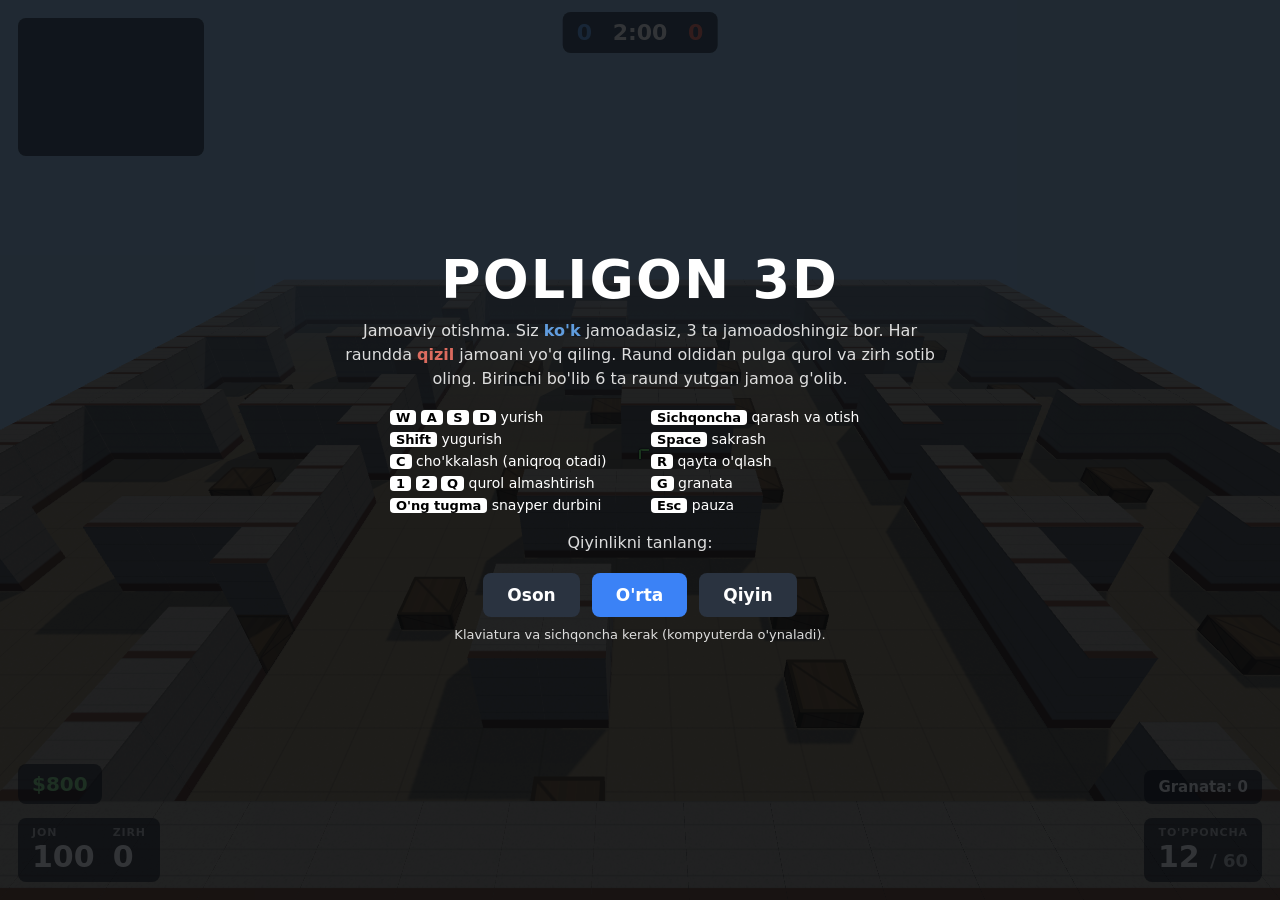
==== commit 94ab4e46: "Make Poligon 3D a single self-contained file The game showed a blank dark screen when index.html was" ====
--- a/oyinlar/poligon/index.html
+++ b/oyinlar/poligon/index.html
@@ -95,8 +95,23 @@
 
 <div id="overlay"><div class="box" id="obox"></div></div>
 
-<script src="vendor/three.min.js"></script>
+<!-- three.js r160 (MIT). Copyright © 2010-2023 three.js authors -->
 <script>
+console.warn('Scripts "build/three.js" and "build/three.min.js" are deprecated with r150+, and will be removed with r160. Please use ES Modules or alternatives: https://threejs.org/docs/index.html#manual/en/introduction/Installation'),
+/**
+ * @license
+ * Copyright 2010-2023 Three.js Authors
+ * SPDX-License-Identifier: MIT
+ */
+function(t,e){"object"==typeof exports&&"undefined"!=typeof module?e(exports):"function"==typeof define&&define.amd?define(["exports"],e):e((t="undefined"!=typeof globalThis?globalThis:t||self).THREE={})}(this,(function(t){"use strict";const e="160",n=1,i=2,r=3,s=0,a=1,o=100,l=204,c=205,h=0,u=1,d=2,p=0,m=1,f=2,g=3,_=4,v=5,x=6,y="attached",M="detached",S=300,b=301,T=302,E=303,w=304,A=306,R=1e3,C=1001,L=1002,P=1003,I=1004,U=1005,D=1006,N=1007,O=1008,F=1009,B=1012,z=1013,G=1014,H=1015,V=1016,k=1017,W=1018,X=1020,j=1023,q=1026,Y=1027,Z=1029,J=1031,K=1033,$=33776,Q=33777,tt=33778,et=33779,nt=35840,it=35841,rt=35842,st=35843,at=36196,ot=37492,lt=37496,ct=37808,ht=37809,ut=37810,dt=37811,pt=37812,mt=37813,ft=37814,gt=37815,_t=37816,vt=37817,xt=37818,yt=37819,Mt=37820,St=37821,bt=36492,Tt=36494,Et=36495,wt=36284,At=36285,Rt=36286,Ct=2300,Lt=2301,Pt=2302,It=2400,Ut=2401,Dt=2402,Nt=2500,Ot=2501,Ft=3e3,Bt=3001,zt="",Gt="srgb",Ht="srgb-linear",Vt="display-p3",kt="display-p3-linear",Wt="linear",Xt="srgb",jt="rec709",qt="p3",Yt=7680,Zt=35044,Jt="300 es",Kt=1035,$t=2e3,Qt=2001;class te{addEventListener(t,e){void 0===this._listeners&&(this._listeners={});const n=this._listeners;void 0===n[t]&&(n[t]=[]),-1===n[t].indexOf(e)&&n[t].push(e)}hasEventListener(t,e){if(void 0===this._listeners)return!1;const n=this._listeners;return void 0!==n[t]&&-1!==n[t].indexOf(e)}removeEventListener(t,e){if(void 0===this._listeners)return;const n=this._listeners[t];if(void 0!==n){const t=n.indexOf(e);-1!==t&&n.splice(t,1)}}dispatchEvent(t){if(void 0===this._listeners)return;const e=this._listeners[t.type];if(void 0!==e){t.target=this;const n=e.slice(0);for(let e=0,i=n.length;e<i;e++)n[e].call(this,t);t.target=null}}}const ee=["00","01","02","03","04","05","06","07","08","09","0a","0b","0c","0d","0e","0f","10","11","12","13","14","15","16","17","18","19","1a","1b","1c","1d","1e","1f","20","21","22","23","24","25","26","27","28","29","2a","2b","2c","2d","2e","2f","30","31","32","33","34","35","36","37","38","39","3a","3b","3c","3d","3e","3f","40","41","42","43","44","45","46","47","48","49","4a","4b","4c","4d","4e","4f","50","51","52","53","54","55","56","57","58","59","5a","5b","5c","5d","5e","5f","60","61","62","63","64","65","66","67","68","69","6a","6b","6c","6d","6e","6f","70","71","72","73","74","75","76","77","78","79","7a","7b","7c","7d","7e","7f","80","81","82","83","84","85","86","87","88","89","8a","8b","8c","8d","8e","8f","90","91","92","93","94","95","96","97","98","99","9a","9b","9c","9d","9e","9f","a0","a1","a2","a3","a4","a5","a6","a7","a8","a9","aa","ab","ac","ad","ae","af","b0","b1","b2","b3","b4","b5","b6","b7","b8","b9","ba","bb","bc","bd","be","bf","c0","c1","c2","c3","c4","c5","c6","c7","c8","c9","ca","cb","cc","cd","ce","cf","d0","d1","d2","d3","d4","d5","d6","d7","d8","d9","da","db","dc","dd","de","df","e0","e1","e2","e3","e4","e5","e6","e7","e8","e9","ea","eb","ec","ed","ee","ef","f0","f1","f2","f3","f4","f5","f6","f7","f8","f9","fa","fb","fc","fd","fe","ff"];let ne=1234567;const ie=Math.PI/180,re=180/Math.PI;function se(){const t=4294967295*Math.random()|0,e=4294967295*Math.random()|0,n=4294967295*Math.random()|0,i=4294967295*Math.random()|0;return(ee[255&t]+ee[t>>8&255]+ee[t>>16&255]+ee[t>>24&255]+"-"+ee[255&e]+ee[e>>8&255]+"-"+ee[e>>16&15|64]+ee[e>>24&255]+"-"+ee[63&n|128]+ee[n>>8&255]+"-"+ee[n>>16&255]+ee[n>>24&255]+ee[255&i]+ee[i>>8&255]+ee[i>>16&255]+ee[i>>24&255]).toLowerCase()}function ae(t,e,n){return Math.max(e,Math.min(n,t))}function oe(t,e){return(t%e+e)%e}function le(t,e,n){return(1-n)*t+n*e}function ce(t){return 0==(t&t-1)&&0!==t}function he(t){return Math.pow(2,Math.floor(Math.log(t)/Math.LN2))}function ue(t,e){switch(e.constructor){case Float32Array:return t;case Uint32Array:return t/4294967295;case Uint16Array:return t/65535;case Uint8Array:return t/255;case Int32Array:return Math.max(t/2147483647,-1);case Int16Array:return Math.max(t/32767,-1);case Int8Array:return Math.max(t/127,-1);default:throw new Error("Invalid component type.")}}function de(t,e){switch(e.constructor){case Float32Array:return t;case Uint32Array:return Math.round(4294967295*t);case Uint16Array:return Math.round(65535*t);case Uint8Array:return Math.round(255*t);case Int32Array:return Math.round(2147483647*t);case Int16Array:return Math.round(32767*t);case Int8Array:return Math.round(127*t);default:throw new Error("Invalid component type.")}}const pe={DEG2RAD:ie,RAD2DEG:re,generateUUID:se,clamp:ae,euclideanModulo:oe,mapLinear:function(t,e,n,i,r){return i+(t-e)*(r-i)/(n-e)},inverseLerp:function(t,e,n){return t!==e?(n-t)/(e-t):0},lerp:le,damp:function(t,e,n,i){return le(t,e,1-Math.exp(-n*i))},pingpong:function(t,e=1){return e-Math.abs(oe(t,2*e)-e)},smoothstep:function(t,e,n){return t<=e?0:t>=n?1:(t=(t-e)/(n-e))*t*(3-2*t)},smootherstep:function(t,e,n){return t<=e?0:t>=n?1:(t=(t-e)/(n-e))*t*t*(t*(6*t-15)+10)},randInt:function(t,e){return t+Math.floor(Math.random()*(e-t+1))},randFloat:function(t,e){return t+Math.random()*(e-t)},randFloatSpread:function(t){return t*(.5-Math.random())},seededRandom:function(t){void 0!==t&&(ne=t);let e=ne+=1831565813;return e=Math.imul(e^e>>>15,1|e),e^=e+Math.imul(e^e>>>7,61|e),((e^e>>>14)>>>0)/4294967296},degToRad:function(t){return t*ie},radToDeg:function(t){return t*re},isPowerOfTwo:ce,ceilPowerOfTwo:function(t){return Math.pow(2,Math.ceil(Math.log(t)/Math.LN2))},floorPowerOfTwo:he,setQuaternionFromProperEuler:function(t,e,n,i,r){const s=Math.cos,a=Math.sin,o=s(n/2),l=a(n/2),c=s((e+i)/2),h=a((e+i)/2),u=s((e-i)/2),d=a((e-i)/2),p=s((i-e)/2),m=a((i-e)/2);switch(r){case"XYX":t.set(o*h,l*u,l*d,o*c);break;case"YZY":t.set(l*d,o*h,l*u,o*c);break;case"ZXZ":t.set(l*u,l*d,o*h,o*c);break;case"XZX":t.set(o*h,l*m,l*p,o*c);break;case"YXY":t.set(l*p,o*h,l*m,o*c);break;case"ZYZ":t.set(l*m,l*p,o*h,o*c);break;default:console.warn("THREE.MathUtils: .setQuaternionFromProperEuler() encountered an unknown order: "+r)}},normalize:de,denormalize:ue};class me{constructor(t=0,e=0){me.prototype.isVector2=!0,this.x=t,this.y=e}get width(){return this.x}set width(t){this.x=t}get height(){return this.y}set height(t){this.y=t}set(t,e){return this.x=t,this.y=e,this}setScalar(t){return this.x=t,this.y=t,this}setX(t){return this.x=t,this}setY(t){return this.y=t,this}setComponent(t,e){switch(t){case 0:this.x=e;break;case 1:this.y=e;break;default:throw new Error("index is out of range: "+t)}return this}getComponent(t){switch(t){case 0:return this.x;case 1:return this.y;default:throw new Error("index is out of range: "+t)}}clone(){return new this.constructor(this.x,this.y)}copy(t){return this.x=t.x,this.y=t.y,this}add(t){return this.x+=t.x,this.y+=t.y,this}addScalar(t){return this.x+=t,this.y+=t,this}addVectors(t,e){return this.x=t.x+e.x,this.y=t.y+e.y,this}addScaledVector(t,e){return this.x+=t.x*e,this.y+=t.y*e,this}sub(t){return this.x-=t.x,this.y-=t.y,this}subScalar(t){return this.x-=t,this.y-=t,this}subVectors(t,e){return this.x=t.x-e.x,this.y=t.y-e.y,this}multiply(t){return this.x*=t.x,this.y*=t.y,this}multiplyScalar(t){return this.x*=t,this.y*=t,this}divide(t){return this.x/=t.x,this.y/=t.y,this}divideScalar(t){return this.multiplyScalar(1/t)}applyMatrix3(t){const e=this.x,n=this.y,i=t.elements;return this.x=i[0]*e+i[3]*n+i[6],this.y=i[1]*e+i[4]*n+i[7],this}min(t){return this.x=Math.min(this.x,t.x),this.y=Math.min(this.y,t.y),this}max(t){return this.x=Math.max(this.x,t.x),this.y=Math.max(this.y,t.y),this}clamp(t,e){return this.x=Math.max(t.x,Math.min(e.x,this.x)),this.y=Math.max(t.y,Math.min(e.y,this.y)),this}clampScalar(t,e){return this.x=Math.max(t,Math.min(e,this.x)),this.y=Math.max(t,Math.min(e,this.y)),this}clampLength(t,e){const n=this.length();return this.divideScalar(n||1).multiplyScalar(Math.max(t,Math.min(e,n)))}floor(){return this.x=Math.floor(this.x),this.y=Math.floor(this.y),this}ceil(){return this.x=Math.ceil(this.x),this.y=Math.ceil(this.y),this}round(){return this.x=Math.round(this.x),this.y=Math.round(this.y),this}roundToZero(){return this.x=Math.trunc(this.x),this.y=Math.trunc(this.y),this}negate(){return this.x=-this.x,this.y=-this.y,this}dot(t){return this.x*t.x+this.y*t.y}cross(t){return this.x*t.y-this.y*t.x}lengthSq(){return this.x*this.x+this.y*this.y}length(){return Math.sqrt(this.x*this.x+this.y*this.y)}manhattanLength(){return Math.abs(this.x)+Math.abs(this.y)}normalize(){return this.divideScalar(this.length()||1)}angle(){return Math.atan2(-this.y,-this.x)+Math.PI}angleTo(t){const e=Math.sqrt(this.lengthSq()*t.lengthSq());if(0===e)return Math.PI/2;const n=this.dot(t)/e;return Math.acos(ae(n,-1,1))}distanceTo(t){return Math.sqrt(this.distanceToSquared(t))}distanceToSquared(t){const e=this.x-t.x,n=this.y-t.y;return e*e+n*n}manhattanDistanceTo(t){return Math.abs(this.x-t.x)+Math.abs(this.y-t.y)}setLength(t){return this.normalize().multiplyScalar(t)}lerp(t,e){return this.x+=(t.x-this.x)*e,this.y+=(t.y-this.y)*e,this}lerpVectors(t,e,n){return this.x=t.x+(e.x-t.x)*n,this.y=t.y+(e.y-t.y)*n,this}equals(t){return t.x===this.x&&t.y===this.y}fromArray(t,e=0){return this.x=t[e],this.y=t[e+1],this}toArray(t=[],e=0){return t[e]=this.x,t[e+1]=this.y,t}fromBufferAttribute(t,e){return this.x=t.getX(e),this.y=t.getY(e),this}rotateAround(t,e){const n=Math.cos(e),i=Math.sin(e),r=this.x-t.x,s=this.y-t.y;return this.x=r*n-s*i+t.x,this.y=r*i+s*n+t.y,this}random(){return this.x=Math.random(),this.y=Math.random(),this}*[Symbol.iterator](){yield this.x,yield this.y}}class fe{constructor(t,e,n,i,r,s,a,o,l){fe.prototype.isMatrix3=!0,this.elements=[1,0,0,0,1,0,0,0,1],void 0!==t&&this.set(t,e,n,i,r,s,a,o,l)}set(t,e,n,i,r,s,a,o,l){const c=this.elements;return c[0]=t,c[1]=i,c[2]=a,c[3]=e,c[4]=r,c[5]=o,c[6]=n,c[7]=s,c[8]=l,this}identity(){return this.set(1,0,0,0,1,0,0,0,1),this}copy(t){const e=this.elements,n=t.elements;return e[0]=n[0],e[1]=n[1],e[2]=n[2],e[3]=n[3],e[4]=n[4],e[5]=n[5],e[6]=n[6],e[7]=n[7],e[8]=n[8],this}extractBasis(t,e,n){return t.setFromMatrix3Column(this,0),e.setFromMatrix3Column(this,1),n.setFromMatrix3Column(this,2),this}setFromMatrix4(t){const e=t.elements;return this.set(e[0],e[4],e[8],e[1],e[5],e[9],e[2],e[6],e[10]),this}multiply(t){return this.multiplyMatrices(this,t)}premultiply(t){return this.multiplyMatrices(t,this)}multiplyMatrices(t,e){const n=t.elements,i=e.elements,r=this.elements,s=n[0],a=n[3],o=n[6],l=n[1],c=n[4],h=n[7],u=n[2],d=n[5],p=n[8],m=i[0],f=i[3],g=i[6],_=i[1],v=i[4],x=i[7],y=i[2],M=i[5],S=i[8];return r[0]=s*m+a*_+o*y,r[3]=s*f+a*v+o*M,r[6]=s*g+a*x+o*S,r[1]=l*m+c*_+h*y,r[4]=l*f+c*v+h*M,r[7]=l*g+c*x+h*S,r[2]=u*m+d*_+p*y,r[5]=u*f+d*v+p*M,r[8]=u*g+d*x+p*S,this}multiplyScalar(t){const e=this.elements;return e[0]*=t,e[3]*=t,e[6]*=t,e[1]*=t,e[4]*=t,e[7]*=t,e[2]*=t,e[5]*=t,e[8]*=t,this}determinant(){const t=this.elements,e=t[0],n=t[1],i=t[2],r=t[3],s=t[4],a=t[5],o=t[6],l=t[7],c=t[8];return e*s*c-e*a*l-n*r*c+n*a*o+i*r*l-i*s*o}invert(){const t=this.elements,e=t[0],n=t[1],i=t[2],r=t[3],s=t[4],a=t[5],o=t[6],l=t[7],c=t[8],h=c*s-a*l,u=a*o-c*r,d=l*r-s*o,p=e*h+n*u+i*d;if(0===p)return this.set(0,0,0,0,0,0,0,0,0);const m=1/p;return t[0]=h*m,t[1]=(i*l-c*n)*m,t[2]=(a*n-i*s)*m,t[3]=u*m,t[4]=(c*e-i*o)*m,t[5]=(i*r-a*e)*m,t[6]=d*m,t[7]=(n*o-l*e)*m,t[8]=(s*e-n*r)*m,this}transpose(){let t;const e=this.elements;return t=e[1],e[1]=e[3],e[3]=t,t=e[2],e[2]=e[6],e[6]=t,t=e[5],e[5]=e[7],e[7]=t,this}getNormalMatrix(t){return this.setFromMatrix4(t).invert().transpose()}transposeIntoArray(t){const e=this.elements;return t[0]=e[0],t[1]=e[3],t[2]=e[6],t[3]=e[1],t[4]=e[4],t[5]=e[7],t[6]=e[2],t[7]=e[5],t[8]=e[8],this}setUvTransform(t,e,n,i,r,s,a){const o=Math.cos(r),l=Math.sin(r);return this.set(n*o,n*l,-n*(o*s+l*a)+s+t,-i*l,i*o,-i*(-l*s+o*a)+a+e,0,0,1),this}scale(t,e){return this.premultiply(ge.makeScale(t,e)),this}rotate(t){return this.premultiply(ge.makeRotation(-t)),this}translate(t,e){return this.premultiply(ge.makeTranslation(t,e)),this}makeTranslation(t,e){return t.isVector2?this.set(1,0,t.x,0,1,t.y,0,0,1):this.set(1,0,t,0,1,e,0,0,1),this}makeRotation(t){const e=Math.cos(t),n=Math.sin(t);return this.set(e,-n,0,n,e,0,0,0,1),this}makeScale(t,e){return this.set(t,0,0,0,e,0,0,0,1),this}equals(t){const e=this.elements,n=t.elements;for(let t=0;t<9;t++)if(e[t]!==n[t])return!1;return!0}fromArray(t,e=0){for(let n=0;n<9;n++)this.elements[n]=t[n+e];return this}toArray(t=[],e=0){const n=this.elements;return t[e]=n[0],t[e+1]=n[1],t[e+2]=n[2],t[e+3]=n[3],t[e+4]=n[4],t[e+5]=n[5],t[e+6]=n[6],t[e+7]=n[7],t[e+8]=n[8],t}clone(){return(new this.constructor).fromArray(this.elements)}}const ge=new fe;function _e(t){for(let e=t.length-1;e>=0;--e)if(t[e]>=65535)return!0;return!1}const ve={Int8Array:Int8Array,Uint8Array:Uint8Array,Uint8ClampedArray:Uint8ClampedArray,Int16Array:Int16Array,Uint16Array:Uint16Array,Int32Array:Int32Array,Uint32Array:Uint32Array,Float32Array:Float32Array,Float64Array:Float64Array};function xe(t,e){return new ve[t](e)}function ye(t){return document.createElementNS("http://www.w3.org/1999/xhtml",t)}function Me(){const t=ye("canvas");return t.style.display="block",t}const Se={};function be(t){t in Se||(Se[t]=!0,console.warn(t))}const Te=(new fe).set(.8224621,.177538,0,.0331941,.9668058,0,.0170827,.0723974,.9105199),Ee=(new fe).set(1.2249401,-.2249404,0,-.0420569,1.0420571,0,-.0196376,-.0786361,1.0982735),we={[Ht]:{transfer:Wt,primaries:jt,toReference:t=>t,fromReference:t=>t},[Gt]:{transfer:Xt,primaries:jt,toReference:t=>t.convertSRGBToLinear(),fromReference:t=>t.convertLinearToSRGB()},[kt]:{transfer:Wt,primaries:qt,toReference:t=>t.applyMatrix3(Ee),fromReference:t=>t.applyMatrix3(Te)},[Vt]:{transfer:Xt,primaries:qt,toReference:t=>t.convertSRGBToLinear().applyMatrix3(Ee),fromReference:t=>t.applyMatrix3(Te).convertLinearToSRGB()}},Ae=new Set([Ht,kt]),Re={enabled:!0,_workingColorSpace:Ht,get workingColorSpace(){return this._workingColorSpace},set workingColorSpace(t){if(!Ae.has(t))throw new Error(`Unsupported working color space, "${t}".`);this._workingColorSpace=t},convert:function(t,e,n){if(!1===this.enabled||e===n||!e||!n)return t;const i=we[e].toReference;return(0,we[n].fromReference)(i(t))},fromWorkingColorSpace:function(t,e){return this.convert(t,this._workingColorSpace,e)},toWorkingColorSpace:function(t,e){return this.convert(t,e,this._workingColorSpace)},getPrimaries:function(t){return we[t].primaries},getTransfer:function(t){return t===zt?Wt:we[t].transfer}};function Ce(t){return t<.04045?.0773993808*t:Math.pow(.9478672986*t+.0521327014,2.4)}function Le(t){return t<.0031308?12.92*t:1.055*Math.pow(t,.41666)-.055}let Pe;class Ie{static getDataURL(t){if(/^data:/i.test(t.src))return t.src;if("undefined"==typeof HTMLCanvasElement)return t.src;let e;if(t instanceof HTMLCanvasElement)e=t;else{void 0===Pe&&(Pe=ye("canvas")),Pe.width=t.width,Pe.height=t.height;const n=Pe.getContext("2d");t instanceof ImageData?n.putImageData(t,0,0):n.drawImage(t,0,0,t.width,t.height),e=Pe}return e.width>2048||e.height>2048?(console.warn("THREE.ImageUtils.getDataURL: Image converted to jpg for performance reasons",t),e.toDataURL("image/jpeg",.6)):e.toDataURL("image/png")}static sRGBToLinear(t){if("undefined"!=typeof HTMLImageElement&&t instanceof HTMLImageElement||"undefined"!=typeof HTMLCanvasElement&&t instanceof HTMLCanvasElement||"undefined"!=typeof ImageBitmap&&t instanceof ImageBitmap){const e=ye("canvas");e.width=t.width,e.height=t.height;const n=e.getContext("2d");n.drawImage(t,0,0,t.width,t.height);const i=n.getImageData(0,0,t.width,t.height),r=i.data;for(let t=0;t<r.length;t++)r[t]=255*Ce(r[t]/255);return n.putImageData(i,0,0),e}if(t.data){const e=t.data.slice(0);for(let t=0;t<e.length;t++)e instanceof Uint8Array||e instanceof Uint8ClampedArray?e[t]=Math.floor(255*Ce(e[t]/255)):e[t]=Ce(e[t]);return{data:e,width:t.width,height:t.height}}return console.warn("THREE.ImageUtils.sRGBToLinear(): Unsupported image type. No color space conversion applied."),t}}let Ue=0;class De{constructor(t=null){this.isSource=!0,Object.defineProperty(this,"id",{value:Ue++}),this.uuid=se(),this.data=t,this.version=0}set needsUpdate(t){!0===t&&this.version++}toJSON(t){const e=void 0===t||"string"==typeof t;if(!e&&void 0!==t.images[this.uuid])return t.images[this.uuid];const n={uuid:this.uuid,url:""},i=this.data;if(null!==i){let t;if(Array.isArray(i)){t=[];for(let e=0,n=i.length;e<n;e++)i[e].isDataTexture?t.push(Ne(i[e].image)):t.push(Ne(i[e]))}else t=Ne(i);n.url=t}return e||(t.images[this.uuid]=n),n}}function Ne(t){return"undefined"!=typeof HTMLImageElement&&t instanceof HTMLImageElement||"undefined"!=typeof HTMLCanvasElement&&t instanceof HTMLCanvasElement||"undefined"!=typeof ImageBitmap&&t instanceof ImageBitmap?Ie.getDataURL(t):t.data?{data:Array.from(t.data),width:t.width,height:t.height,type:t.data.constructor.name}:(console.warn("THREE.Texture: Unable to serialize Texture."),{})}let Oe=0;class Fe extends te{constructor(t=Fe.DEFAULT_IMAGE,e=Fe.DEFAULT_MAPPING,n=1001,i=1001,r=1006,s=1008,a=1023,o=1009,l=Fe.DEFAULT_ANISOTROPY,c=""){super(),this.isTexture=!0,Object.defineProperty(this,"id",{value:Oe++}),this.uuid=se(),this.name="",this.source=new De(t),this.mipmaps=[],this.mapping=e,this.channel=0,this.wrapS=n,this.wrapT=i,this.magFilter=r,this.minFilter=s,this.anisotropy=l,this.format=a,this.internalFormat=null,this.type=o,this.offset=new me(0,0),this.repeat=new me(1,1),this.center=new me(0,0),this.rotation=0,this.matrixAutoUpdate=!0,this.matrix=new fe,this.generateMipmaps=!0,this.premultiplyAlpha=!1,this.flipY=!0,this.unpackAlignment=4,"string"==typeof c?this.colorSpace=c:(be("THREE.Texture: Property .encoding has been replaced by .colorSpace."),this.colorSpace=c===Bt?Gt:zt),this.userData={},this.version=0,this.onUpdate=null,this.isRenderTargetTexture=!1,this.needsPMREMUpdate=!1}get image(){return this.source.data}set image(t=null){this.source.data=t}updateMatrix(){this.matrix.setUvTransform(this.offset.x,this.offset.y,this.repeat.x,this.repeat.y,this.rotation,this.center.x,this.center.y)}clone(){return(new this.constructor).copy(this)}copy(t){return this.name=t.name,this.source=t.source,this.mipmaps=t.mipmaps.slice(0),this.mapping=t.mapping,this.channel=t.channel,this.wrapS=t.wrapS,this.wrapT=t.wrapT,this.magFilter=t.magFilter,this.minFilter=t.minFilter,this.anisotropy=t.anisotropy,this.format=t.format,this.internalFormat=t.internalFormat,this.type=t.type,this.offset.copy(t.offset),this.repeat.copy(t.repeat),this.center.copy(t.center),this.rotation=t.rotation,this.matrixAutoUpdate=t.matrixAutoUpdate,this.matrix.copy(t.matrix),this.generateMipmaps=t.generateMipmaps,this.premultiplyAlpha=t.premultiplyAlpha,this.flipY=t.flipY,this.unpackAlignment=t.unpackAlignment,this.colorSpace=t.colorSpace,this.userData=JSON.parse(JSON.stringify(t.userData)),this.needsUpdate=!0,this}toJSON(t){const e=void 0===t||"string"==typeof t;if(!e&&void 0!==t.textures[this.uuid])return t.textures[this.uuid];const n={metadata:{version:4.6,type:"Texture",generator:"Texture.toJSON"},uuid:this.uuid,name:this.name,image:this.source.toJSON(t).uuid,mapping:this.mapping,channel:this.channel,repeat:[this.repeat.x,this.repeat.y],offset:[this.offset.x,this.offset.y],center:[this.center.x,this.center.y],rotation:this.rotation,wrap:[this.wrapS,this.wrapT],format:this.format,internalFormat:this.internalFormat,type:this.type,colorSpace:this.colorSpace,minFilter:this.minFilter,magFilter:this.magFilter,anisotropy:this.anisotropy,flipY:this.flipY,generateMipmaps:this.generateMipmaps,premultiplyAlpha:this.premultiplyAlpha,unpackAlignment:this.unpackAlignment};return Object.keys(this.userData).length>0&&(n.userData=this.userData),e||(t.textures[this.uuid]=n),n}dispose(){this.dispatchEvent({type:"dispose"})}transformUv(t){if(this.mapping!==S)return t;if(t.applyMatrix3(this.matrix),t.x<0||t.x>1)switch(this.wrapS){case R:t.x=t.x-Math.floor(t.x);break;case C:t.x=t.x<0?0:1;break;case L:1===Math.abs(Math.floor(t.x)%2)?t.x=Math.ceil(t.x)-t.x:t.x=t.x-Math.floor(t.x)}if(t.y<0||t.y>1)switch(this.wrapT){case R:t.y=t.y-Math.floor(t.y);break;case C:t.y=t.y<0?0:1;break;case L:1===Math.abs(Math.floor(t.y)%2)?t.y=Math.ceil(t.y)-t.y:t.y=t.y-Math.floor(t.y)}return this.flipY&&(t.y=1-t.y),t}set needsUpdate(t){!0===t&&(this.version++,this.source.needsUpdate=!0)}get encoding(){return be("THREE.Texture: Property .encoding has been replaced by .colorSpace."),this.colorSpace===Gt?Bt:Ft}set encoding(t){be("THREE.Texture: Property .encoding has been replaced by .colorSpace."),this.colorSpace=t===Bt?Gt:zt}}Fe.DEFAULT_IMAGE=null,Fe.DEFAULT_MAPPING=S,Fe.DEFAULT_ANISOTROPY=1;class Be{constructor(t=0,e=0,n=0,i=1){Be.prototype.isVector4=!0,this.x=t,this.y=e,this.z=n,this.w=i}get width(){return this.z}set width(t){this.z=t}get height(){return this.w}set height(t){this.w=t}set(t,e,n,i){return this.x=t,this.y=e,this.z=n,this.w=i,this}setScalar(t){return this.x=t,this.y=t,this.z=t,this.w=t,this}setX(t){return this.x=t,this}setY(t){return this.y=t,this}setZ(t){return this.z=t,this}setW(t){return this.w=t,this}setComponent(t,e){switch(t){case 0:this.x=e;break;case 1:this.y=e;break;case 2:this.z=e;break;case 3:this.w=e;break;default:throw new Error("index is out of range: "+t)}return this}getComponent(t){switch(t){case 0:return this.x;case 1:return this.y;case 2:return this.z;case 3:return this.w;default:throw new Error("index is out of range: "+t)}}clone(){return new this.constructor(this.x,this.y,this.z,this.w)}copy(t){return this.x=t.x,this.y=t.y,this.z=t.z,this.w=void 0!==t.w?t.w:1,this}add(t){return this.x+=t.x,this.y+=t.y,this.z+=t.z,this.w+=t.w,this}addScalar(t){return this.x+=t,this.y+=t,this.z+=t,this.w+=t,this}addVectors(t,e){return this.x=t.x+e.x,this.y=t.y+e.y,this.z=t.z+e.z,this.w=t.w+e.w,this}addScaledVector(t,e){return this.x+=t.x*e,this.y+=t.y*e,this.z+=t.z*e,this.w+=t.w*e,this}sub(t){return this.x-=t.x,this.y-=t.y,this.z-=t.z,this.w-=t.w,this}subScalar(t){return this.x-=t,this.y-=t,this.z-=t,this.w-=t,this}subVectors(t,e){return this.x=t.x-e.x,this.y=t.y-e.y,this.z=t.z-e.z,this.w=t.w-e.w,this}multiply(t){return this.x*=t.x,this.y*=t.y,this.z*=t.z,this.w*=t.w,this}multiplyScalar(t){return this.x*=t,this.y*=t,this.z*=t,this.w*=t,this}applyMatrix4(t){const e=this.x,n=this.y,i=this.z,r=this.w,s=t.elements;return this.x=s[0]*e+s[4]*n+s[8]*i+s[12]*r,this.y=s[1]*e+s[5]*n+s[9]*i+s[13]*r,this.z=s[2]*e+s[6]*n+s[10]*i+s[14]*r,this.w=s[3]*e+s[7]*n+s[11]*i+s[15]*r,this}divideScalar(t){return this.multiplyScalar(1/t)}setAxisAngleFromQuaternion(t){this.w=2*Math.acos(t.w);const e=Math.sqrt(1-t.w*t.w);return e<1e-4?(this.x=1,this.y=0,this.z=0):(this.x=t.x/e,this.y=t.y/e,this.z=t.z/e),this}setAxisAngleFromRotationMatrix(t){let e,n,i,r;const s=.01,a=.1,o=t.elements,l=o[0],c=o[4],h=o[8],u=o[1],d=o[5],p=o[9],m=o[2],f=o[6],g=o[10];if(Math.abs(c-u)<s&&Math.abs(h-m)<s&&Math.abs(p-f)<s){if(Math.abs(c+u)<a&&Math.abs(h+m)<a&&Math.abs(p+f)<a&&Math.abs(l+d+g-3)<a)return this.set(1,0,0,0),this;e=Math.PI;const t=(l+1)/2,o=(d+1)/2,_=(g+1)/2,v=(c+u)/4,x=(h+m)/4,y=(p+f)/4;return t>o&&t>_?t<s?(n=0,i=.707106781,r=.707106781):(n=Math.sqrt(t),i=v/n,r=x/n):o>_?o<s?(n=.707106781,i=0,r=.707106781):(i=Math.sqrt(o),n=v/i,r=y/i):_<s?(n=.707106781,i=.707106781,r=0):(r=Math.sqrt(_),n=x/r,i=y/r),this.set(n,i,r,e),this}let _=Math.sqrt((f-p)*(f-p)+(h-m)*(h-m)+(u-c)*(u-c));return Math.abs(_)<.001&&(_=1),this.x=(f-p)/_,this.y=(h-m)/_,this.z=(u-c)/_,this.w=Math.acos((l+d+g-1)/2),this}min(t){return this.x=Math.min(this.x,t.x),this.y=Math.min(this.y,t.y),this.z=Math.min(this.z,t.z),this.w=Math.min(this.w,t.w),this}max(t){return this.x=Math.max(this.x,t.x),this.y=Math.max(this.y,t.y),this.z=Math.max(this.z,t.z),this.w=Math.max(this.w,t.w),this}clamp(t,e){return this.x=Math.max(t.x,Math.min(e.x,this.x)),this.y=Math.max(t.y,Math.min(e.y,this.y)),this.z=Math.max(t.z,Math.min(e.z,this.z)),this.w=Math.max(t.w,Math.min(e.w,this.w)),this}clampScalar(t,e){return this.x=Math.max(t,Math.min(e,this.x)),this.y=Math.max(t,Math.min(e,this.y)),this.z=Math.max(t,Math.min(e,this.z)),this.w=Math.max(t,Math.min(e,this.w)),this}clampLength(t,e){const n=this.length();return this.divideScalar(n||1).multiplyScalar(Math.max(t,Math.min(e,n)))}floor(){return this.x=Math.floor(this.x),this.y=Math.floor(this.y),this.z=Math.floor(this.z),this.w=Math.floor(this.w),this}ceil(){return this.x=Math.ceil(this.x),this.y=Math.ceil(this.y),this.z=Math.ceil(this.z),this.w=Math.ceil(this.w),this}round(){return this.x=Math.round(this.x),this.y=Math.round(this.y),this.z=Math.round(this.z),this.w=Math.round(this.w),this}roundToZero(){return this.x=Math.trunc(this.x),this.y=Math.trunc(this.y),this.z=Math.trunc(this.z),this.w=Math.trunc(this.w),this}negate(){return this.x=-this.x,this.y=-this.y,this.z=-this.z,this.w=-this.w,this}dot(t){return this.x*t.x+this.y*t.y+this.z*t.z+this.w*t.w}lengthSq(){return this.x*this.x+this.y*this.y+this.z*this.z+this.w*this.w}length(){return Math.sqrt(this.x*this.x+this.y*this.y+this.z*this.z+this.w*this.w)}manhattanLength(){return Math.abs(this.x)+Math.abs(this.y)+Math.abs(this.z)+Math.abs(this.w)}normalize(){return this.divideScalar(this.length()||1)}setLength(t){return this.normalize().multiplyScalar(t)}lerp(t,e){return this.x+=(t.x-this.x)*e,this.y+=(t.y-this.y)*e,this.z+=(t.z-this.z)*e,this.w+=(t.w-this.w)*e,this}lerpVectors(t,e,n){return this.x=t.x+(e.x-t.x)*n,this.y=t.y+(e.y-t.y)*n,this.z=t.z+(e.z-t.z)*n,this.w=t.w+(e.w-t.w)*n,this}equals(t){return t.x===this.x&&t.y===this.y&&t.z===this.z&&t.w===this.w}fromArray(t,e=0){return this.x=t[e],this.y=t[e+1],this.z=t[e+2],this.w=t[e+3],this}toArray(t=[],e=0){return t[e]=this.x,t[e+1]=this.y,t[e+2]=this.z,t[e+3]=this.w,t}fromBufferAttribute(t,e){return this.x=t.getX(e),this.y=t.getY(e),this.z=t.getZ(e),this.w=t.getW(e),this}random(){return this.x=Math.random(),this.y=Math.random(),this.z=Math.random(),this.w=Math.random(),this}*[Symbol.iterator](){yield this.x,yield this.y,yield this.z,yield this.w}}class ze extends te{constructor(t=1,e=1,n={}){super(),this.isRenderTarget=!0,this.width=t,this.height=e,this.depth=1,this.scissor=new Be(0,0,t,e),this.scissorTest=!1,this.viewport=new Be(0,0,t,e);const i={width:t,height:e,depth:1};void 0!==n.encoding&&(be("THREE.WebGLRenderTarget: option.encoding has been replaced by option.colorSpace."),n.colorSpace=n.encoding===Bt?Gt:zt),n=Object.assign({generateMipmaps:!1,internalFormat:null,minFilter:D,depthBuffer:!0,stencilBuffer:!1,depthTexture:null,samples:0},n),this.texture=new Fe(i,n.mapping,n.wrapS,n.wrapT,n.magFilter,n.minFilter,n.format,n.type,n.anisotropy,n.colorSpace),this.texture.isRenderTargetTexture=!0,this.texture.flipY=!1,this.texture.generateMipmaps=n.generateMipmaps,this.texture.internalFormat=n.internalFormat,this.depthBuffer=n.depthBuffer,this.stencilBuffer=n.stencilBuffer,this.depthTexture=n.depthTexture,this.samples=n.samples}setSize(t,e,n=1){this.width===t&&this.height===e&&this.depth===n||(this.width=t,this.height=e,this.depth=n,this.texture.image.width=t,this.texture.image.height=e,this.texture.image.depth=n,this.dispose()),this.viewport.set(0,0,t,e),this.scissor.set(0,0,t,e)}clone(){return(new this.constructor).copy(this)}copy(t){this.width=t.width,this.height=t.height,this.depth=t.depth,this.scissor.copy(t.scissor),this.scissorTest=t.scissorTest,this.viewport.copy(t.viewport),this.texture=t.texture.clone(),this.texture.isRenderTargetTexture=!0;const e=Object.assign({},t.texture.image);return this.texture.source=new De(e),this.depthBuffer=t.depthBuffer,this.stencilBuffer=t.stencilBuffer,null!==t.depthTexture&&(this.depthTexture=t.depthTexture.clone()),this.samples=t.samples,this}dispose(){this.dispatchEvent({type:"dispose"})}}class Ge extends ze{constructor(t=1,e=1,n={}){super(t,e,n),this.isWebGLRenderTarget=!0}}class He extends Fe{constructor(t=null,e=1,n=1,i=1){super(null),this.isDataArrayTexture=!0,this.image={data:t,width:e,height:n,depth:i},this.magFilter=P,this.minFilter=P,this.wrapR=C,this.generateMipmaps=!1,this.flipY=!1,this.unpackAlignment=1}}class Ve extends Fe{constructor(t=null,e=1,n=1,i=1){super(null),this.isData3DTexture=!0,this.image={data:t,width:e,height:n,depth:i},this.magFilter=P,this.minFilter=P,this.wrapR=C,this.generateMipmaps=!1,this.flipY=!1,this.unpackAlignment=1}}class ke{constructor(t=0,e=0,n=0,i=1){this.isQuaternion=!0,this._x=t,this._y=e,this._z=n,this._w=i}static slerpFlat(t,e,n,i,r,s,a){let o=n[i+0],l=n[i+1],c=n[i+2],h=n[i+3];const u=r[s+0],d=r[s+1],p=r[s+2],m=r[s+3];if(0===a)return t[e+0]=o,t[e+1]=l,t[e+2]=c,void(t[e+3]=h);if(1===a)return t[e+0]=u,t[e+1]=d,t[e+2]=p,void(t[e+3]=m);if(h!==m||o!==u||l!==d||c!==p){let t=1-a;const e=o*u+l*d+c*p+h*m,n=e>=0?1:-1,i=1-e*e;if(i>Number.EPSILON){const r=Math.sqrt(i),s=Math.atan2(r,e*n);t=Math.sin(t*s)/r,a=Math.sin(a*s)/r}const r=a*n;if(o=o*t+u*r,l=l*t+d*r,c=c*t+p*r,h=h*t+m*r,t===1-a){const t=1/Math.sqrt(o*o+l*l+c*c+h*h);o*=t,l*=t,c*=t,h*=t}}t[e]=o,t[e+1]=l,t[e+2]=c,t[e+3]=h}static multiplyQuaternionsFlat(t,e,n,i,r,s){const a=n[i],o=n[i+1],l=n[i+2],c=n[i+3],h=r[s],u=r[s+1],d=r[s+2],p=r[s+3];return t[e]=a*p+c*h+o*d-l*u,t[e+1]=o*p+c*u+l*h-a*d,t[e+2]=l*p+c*d+a*u-o*h,t[e+3]=c*p-a*h-o*u-l*d,t}get x(){return this._x}set x(t){this._x=t,this._onChangeCallback()}get y(){return this._y}set y(t){this._y=t,this._onChangeCallback()}get z(){return this._z}set z(t){this._z=t,this._onChangeCallback()}get w(){return this._w}set w(t){this._w=t,this._onChangeCallback()}set(t,e,n,i){return this._x=t,this._y=e,this._z=n,this._w=i,this._onChangeCallback(),this}clone(){return new this.constructor(this._x,this._y,this._z,this._w)}copy(t){return this._x=t.x,this._y=t.y,this._z=t.z,this._w=t.w,this._onChangeCallback(),this}setFromEuler(t,e=!0){const n=t._x,i=t._y,r=t._z,s=t._order,a=Math.cos,o=Math.sin,l=a(n/2),c=a(i/2),h=a(r/2),u=o(n/2),d=o(i/2),p=o(r/2);switch(s){case"XYZ":this._x=u*c*h+l*d*p,this._y=l*d*h-u*c*p,this._z=l*c*p+u*d*h,this._w=l*c*h-u*d*p;break;case"YXZ":this._x=u*c*h+l*d*p,this._y=l*d*h-u*c*p,this._z=l*c*p-u*d*h,this._w=l*c*h+u*d*p;break;case"ZXY":this._x=u*c*h-l*d*p,this._y=l*d*h+u*c*p,this._z=l*c*p+u*d*h,this._w=l*c*h-u*d*p;break;case"ZYX":this._x=u*c*h-l*d*p,this._y=l*d*h+u*c*p,this._z=l*c*p-u*d*h,this._w=l*c*h+u*d*p;break;case"YZX":this._x=u*c*h+l*d*p,this._y=l*d*h+u*c*p,this._z=l*c*p-u*d*h,this._w=l*c*h-u*d*p;break;case"XZY":this._x=u*c*h-l*d*p,this._y=l*d*h-u*c*p,this._z=l*c*p+u*d*h,this._w=l*c*h+u*d*p;break;default:console.warn("THREE.Quaternion: .setFromEuler() encountered an unknown order: "+s)}return!0===e&&this._onChangeCallback(),this}setFromAxisAngle(t,e){const n=e/2,i=Math.sin(n);return this._x=t.x*i,this._y=t.y*i,this._z=t.z*i,this._w=Math.cos(n),this._onChangeCallback(),this}setFromRotationMatrix(t){const e=t.elements,n=e[0],i=e[4],r=e[8],s=e[1],a=e[5],o=e[9],l=e[2],c=e[6],h=e[10],u=n+a+h;if(u>0){const t=.5/Math.sqrt(u+1);this._w=.25/t,this._x=(c-o)*t,this._y=(r-l)*t,this._z=(s-i)*t}else if(n>a&&n>h){const t=2*Math.sqrt(1+n-a-h);this._w=(c-o)/t,this._x=.25*t,this._y=(i+s)/t,this._z=(r+l)/t}else if(a>h){const t=2*Math.sqrt(1+a-n-h);this._w=(r-l)/t,this._x=(i+s)/t,this._y=.25*t,this._z=(o+c)/t}else{const t=2*Math.sqrt(1+h-n-a);this._w=(s-i)/t,this._x=(r+l)/t,this._y=(o+c)/t,this._z=.25*t}return this._onChangeCallback(),this}setFromUnitVectors(t,e){let n=t.dot(e)+1;return n<Number.EPSILON?(n=0,Math.abs(t.x)>Math.abs(t.z)?(this._x=-t.y,this._y=t.x,this._z=0,this._w=n):(this._x=0,this._y=-t.z,this._z=t.y,this._w=n)):(this._x=t.y*e.z-t.z*e.y,this._y=t.z*e.x-t.x*e.z,this._z=t.x*e.y-t.y*e.x,this._w=n),this.normalize()}angleTo(t){return 2*Math.acos(Math.abs(ae(this.dot(t),-1,1)))}rotateTowards(t,e){const n=this.angleTo(t);if(0===n)return this;const i=Math.min(1,e/n);return this.slerp(t,i),this}identity(){return this.set(0,0,0,1)}invert(){return this.conjugate()}conjugate(){return this._x*=-1,this._y*=-1,this._z*=-1,this._onChangeCallback(),this}dot(t){return this._x*t._x+this._y*t._y+this._z*t._z+this._w*t._w}lengthSq(){return this._x*this._x+this._y*this._y+this._z*this._z+this._w*this._w}length(){return Math.sqrt(this._x*this._x+this._y*this._y+this._z*this._z+this._w*this._w)}normalize(){let t=this.length();return 0===t?(this._x=0,this._y=0,this._z=0,this._w=1):(t=1/t,this._x=this._x*t,this._y=this._y*t,this._z=this._z*t,this._w=this._w*t),this._onChangeCallback(),this}multiply(t){return this.multiplyQuaternions(this,t)}premultiply(t){return this.multiplyQuaternions(t,this)}multiplyQuaternions(t,e){const n=t._x,i=t._y,r=t._z,s=t._w,a=e._x,o=e._y,l=e._z,c=e._w;return this._x=n*c+s*a+i*l-r*o,this._y=i*c+s*o+r*a-n*l,this._z=r*c+s*l+n*o-i*a,this._w=s*c-n*a-i*o-r*l,this._onChangeCallback(),this}slerp(t,e){if(0===e)return this;if(1===e)return this.copy(t);const n=this._x,i=this._y,r=this._z,s=this._w;let a=s*t._w+n*t._x+i*t._y+r*t._z;if(a<0?(this._w=-t._w,this._x=-t._x,this._y=-t._y,this._z=-t._z,a=-a):this.copy(t),a>=1)return this._w=s,this._x=n,this._y=i,this._z=r,this;const o=1-a*a;if(o<=Number.EPSILON){const t=1-e;return this._w=t*s+e*this._w,this._x=t*n+e*this._x,this._y=t*i+e*this._y,this._z=t*r+e*this._z,this.normalize(),this}const l=Math.sqrt(o),c=Math.atan2(l,a),h=Math.sin((1-e)*c)/l,u=Math.sin(e*c)/l;return this._w=s*h+this._w*u,this._x=n*h+this._x*u,this._y=i*h+this._y*u,this._z=r*h+this._z*u,this._onChangeCallback(),this}slerpQuaternions(t,e,n){return this.copy(t).slerp(e,n)}random(){const t=Math.random(),e=Math.sqrt(1-t),n=Math.sqrt(t),i=2*Math.PI*Math.random(),r=2*Math.PI*Math.random();return this.set(e*Math.cos(i),n*Math.sin(r),n*Math.cos(r),e*Math.sin(i))}equals(t){return t._x===this._x&&t._y===this._y&&t._z===this._z&&t._w===this._w}fromArray(t,e=0){return this._x=t[e],this._y=t[e+1],this._z=t[e+2],this._w=t[e+3],this._onChangeCallback(),this}toArray(t=[],e=0){return t[e]=this._x,t[e+1]=this._y,t[e+2]=this._z,t[e+3]=this._w,t}fromBufferAttribute(t,e){return this._x=t.getX(e),this._y=t.getY(e),this._z=t.getZ(e),this._w=t.getW(e),this._onChangeCallback(),this}toJSON(){return this.toArray()}_onChange(t){return this._onChangeCallback=t,this}_onChangeCallback(){}*[Symbol.iterator](){yield this._x,yield this._y,yield this._z,yield this._w}}class We{constructor(t=0,e=0,n=0){We.prototype.isVector3=!0,this.x=t,this.y=e,this.z=n}set(t,e,n){return void 0===n&&(n=this.z),this.x=t,this.y=e,this.z=n,this}setScalar(t){return this.x=t,this.y=t,this.z=t,this}setX(t){return this.x=t,this}setY(t){return this.y=t,this}setZ(t){return this.z=t,this}setComponent(t,e){switch(t){case 0:this.x=e;break;case 1:this.y=e;break;case 2:this.z=e;break;default:throw new Error("index is out of range: "+t)}return this}getComponent(t){switch(t){case 0:return this.x;case 1:return this.y;case 2:return this.z;default:throw new Error("index is out of range: "+t)}}clone(){return new this.constructor(this.x,this.y,this.z)}copy(t){return this.x=t.x,this.y=t.y,this.z=t.z,this}add(t){return this.x+=t.x,this.y+=t.y,this.z+=t.z,this}addScalar(t){return this.x+=t,this.y+=t,this.z+=t,this}addVectors(t,e){return this.x=t.x+e.x,this.y=t.y+e.y,this.z=t.z+e.z,this}addScaledVector(t,e){return this.x+=t.x*e,this.y+=t.y*e,this.z+=t.z*e,this}sub(t){return this.x-=t.x,this.y-=t.y,this.z-=t.z,this}subScalar(t){return this.x-=t,this.y-=t,this.z-=t,this}subVectors(t,e){return this.x=t.x-e.x,this.y=t.y-e.y,this.z=t.z-e.z,this}multiply(t){return this.x*=t.x,this.y*=t.y,this.z*=t.z,this}multiplyScalar(t){return this.x*=t,this.y*=t,this.z*=t,this}multiplyVectors(t,e){return this.x=t.x*e.x,this.y=t.y*e.y,this.z=t.z*e.z,this}applyEuler(t){return this.applyQuaternion(je.setFromEuler(t))}applyAxisAngle(t,e){return this.applyQuaternion(je.setFromAxisAngle(t,e))}applyMatrix3(t){const e=this.x,n=this.y,i=this.z,r=t.elements;return this.x=r[0]*e+r[3]*n+r[6]*i,this.y=r[1]*e+r[4]*n+r[7]*i,this.z=r[2]*e+r[5]*n+r[8]*i,this}applyNormalMatrix(t){return this.applyMatrix3(t).normalize()}applyMatrix4(t){const e=this.x,n=this.y,i=this.z,r=t.elements,s=1/(r[3]*e+r[7]*n+r[11]*i+r[15]);return this.x=(r[0]*e+r[4]*n+r[8]*i+r[12])*s,this.y=(r[1]*e+r[5]*n+r[9]*i+r[13])*s,this.z=(r[2]*e+r[6]*n+r[10]*i+r[14])*s,this}applyQuaternion(t){const e=this.x,n=this.y,i=this.z,r=t.x,s=t.y,a=t.z,o=t.w,l=2*(s*i-a*n),c=2*(a*e-r*i),h=2*(r*n-s*e);return this.x=e+o*l+s*h-a*c,this.y=n+o*c+a*l-r*h,this.z=i+o*h+r*c-s*l,this}project(t){return this.applyMatrix4(t.matrixWorldInverse).applyMatrix4(t.projectionMatrix)}unproject(t){return this.applyMatrix4(t.projectionMatrixInverse).applyMatrix4(t.matrixWorld)}transformDirection(t){const e=this.x,n=this.y,i=this.z,r=t.elements;return this.x=r[0]*e+r[4]*n+r[8]*i,this.y=r[1]*e+r[5]*n+r[9]*i,this.z=r[2]*e+r[6]*n+r[10]*i,this.normalize()}divide(t){return this.x/=t.x,this.y/=t.y,this.z/=t.z,this}divideScalar(t){return this.multiplyScalar(1/t)}min(t){return this.x=Math.min(this.x,t.x),this.y=Math.min(this.y,t.y),this.z=Math.min(this.z,t.z),this}max(t){return this.x=Math.max(this.x,t.x),this.y=Math.max(this.y,t.y),this.z=Math.max(this.z,t.z),this}clamp(t,e){return this.x=Math.max(t.x,Math.min(e.x,this.x)),this.y=Math.max(t.y,Math.min(e.y,this.y)),this.z=Math.max(t.z,Math.min(e.z,this.z)),this}clampScalar(t,e){return this.x=Math.max(t,Math.min(e,this.x)),this.y=Math.max(t,Math.min(e,this.y)),this.z=Math.max(t,Math.min(e,this.z)),this}clampLength(t,e){const n=this.length();return this.divideScalar(n||1).multiplyScalar(Math.max(t,Math.min(e,n)))}floor(){return this.x=Math.floor(this.x),this.y=Math.floor(this.y),this.z=Math.floor(this.z),this}ceil(){return this.x=Math.ceil(this.x),this.y=Math.ceil(this.y),this.z=Math.ceil(this.z),this}round(){return this.x=Math.round(this.x),this.y=Math.round(this.y),this.z=Math.round(this.z),this}roundToZero(){return this.x=Math.trunc(this.x),this.y=Math.trunc(this.y),this.z=Math.trunc(this.z),this}negate(){return this.x=-this.x,this.y=-this.y,this.z=-this.z,this}dot(t){return this.x*t.x+this.y*t.y+this.z*t.z}lengthSq(){return this.x*this.x+this.y*this.y+this.z*this.z}length(){return Math.sqrt(this.x*this.x+this.y*this.y+this.z*this.z)}manhattanLength(){return Math.abs(this.x)+Math.abs(this.y)+Math.abs(this.z)}normalize(){return this.divideScalar(this.length()||1)}setLength(t){return this.normalize().multiplyScalar(t)}lerp(t,e){return this.x+=(t.x-this.x)*e,this.y+=(t.y-this.y)*e,this.z+=(t.z-this.z)*e,this}lerpVectors(t,e,n){return this.x=t.x+(e.x-t.x)*n,this.y=t.y+(e.y-t.y)*n,this.z=t.z+(e.z-t.z)*n,this}cross(t){return this.crossVectors(this,t)}crossVectors(t,e){const n=t.x,i=t.y,r=t.z,s=e.x,a=e.y,o=e.z;return this.x=i*o-r*a,this.y=r*s-n*o,this.z=n*a-i*s,this}projectOnVector(t){const e=t.lengthSq();if(0===e)return this.set(0,0,0);const n=t.dot(this)/e;return this.copy(t).multiplyScalar(n)}projectOnPlane(t){return Xe.copy(this).projectOnVector(t),this.sub(Xe)}reflect(t){return this.sub(Xe.copy(t).multiplyScalar(2*this.dot(t)))}angleTo(t){const e=Math.sqrt(this.lengthSq()*t.lengthSq());if(0===e)return Math.PI/2;const n=this.dot(t)/e;return Math.acos(ae(n,-1,1))}distanceTo(t){return Math.sqrt(this.distanceToSquared(t))}distanceToSquared(t){const e=this.x-t.x,n=this.y-t.y,i=this.z-t.z;return e*e+n*n+i*i}manhattanDistanceTo(t){return Math.abs(this.x-t.x)+Math.abs(this.y-t.y)+Math.abs(this.z-t.z)}setFromSpherical(t){return this.setFromSphericalCoords(t.radius,t.phi,t.theta)}setFromSphericalCoords(t,e,n){const i=Math.sin(e)*t;return this.x=i*Math.sin(n),this.y=Math.cos(e)*t,this.z=i*Math.cos(n),this}setFromCylindrical(t){return this.setFromCylindricalCoords(t.radius,t.theta,t.y)}setFromCylindricalCoords(t,e,n){return this.x=t*Math.sin(e),this.y=n,this.z=t*Math.cos(e),this}setFromMatrixPosition(t){const e=t.elements;return this.x=e[12],this.y=e[13],this.z=e[14],this}setFromMatrixScale(t){const e=this.setFromMatrixColumn(t,0).length(),n=this.setFromMatrixColumn(t,1).length(),i=this.setFromMatrixColumn(t,2).length();return this.x=e,this.y=n,this.z=i,this}setFromMatrixColumn(t,e){return this.fromArray(t.elements,4*e)}setFromMatrix3Column(t,e){return this.fromArray(t.elements,3*e)}setFromEuler(t){return this.x=t._x,this.y=t._y,this.z=t._z,this}setFromColor(t){return this.x=t.r,this.y=t.g,this.z=t.b,this}equals(t){return t.x===this.x&&t.y===this.y&&t.z===this.z}fromArray(t,e=0){return this.x=t[e],this.y=t[e+1],this.z=t[e+2],this}toArray(t=[],e=0){return t[e]=this.x,t[e+1]=this.y,t[e+2]=this.z,t}fromBufferAttribute(t,e){return this.x=t.getX(e),this.y=t.getY(e),this.z=t.getZ(e),this}random(){return this.x=Math.random(),this.y=Math.random(),this.z=Math.random(),this}randomDirection(){const t=2*(Math.random()-.5),e=Math.random()*Math.PI*2,n=Math.sqrt(1-t**2);return this.x=n*Math.cos(e),this.y=n*Math.sin(e),this.z=t,this}*[Symbol.iterator](){yield this.x,yield this.y,yield this.z}}const Xe=new We,je=new ke;class qe{constructor(t=new We(1/0,1/0,1/0),e=new We(-1/0,-1/0,-1/0)){this.isBox3=!0,this.min=t,this.max=e}set(t,e){return this.min.copy(t),this.max.copy(e),this}setFromArray(t){this.makeEmpty();for(let e=0,n=t.length;e<n;e+=3)this.expandByPoint(Ze.fromArray(t,e));return this}setFromBufferAttribute(t){this.makeEmpty();for(let e=0,n=t.count;e<n;e++)this.expandByPoint(Ze.fromBufferAttribute(t,e));return this}setFromPoints(t){this.makeEmpty();for(let e=0,n=t.length;e<n;e++)this.expandByPoint(t[e]);return this}setFromCenterAndSize(t,e){const n=Ze.copy(e).multiplyScalar(.5);return this.min.copy(t).sub(n),this.max.copy(t).add(n),this}setFromObject(t,e=!1){return this.makeEmpty(),this.expandByObject(t,e)}clone(){return(new this.constructor).copy(this)}copy(t){return this.min.copy(t.min),this.max.copy(t.max),this}makeEmpty(){return this.min.x=this.min.y=this.min.z=1/0,this.max.x=this.max.y=this.max.z=-1/0,this}isEmpty(){return this.max.x<this.min.x||this.max.y<this.min.y||this.max.z<this.min.z}getCenter(t){return this.isEmpty()?t.set(0,0,0):t.addVectors(this.min,this.max).multiplyScalar(.5)}getSize(t){return this.isEmpty()?t.set(0,0,0):t.subVectors(this.max,this.min)}expandByPoint(t){return this.min.min(t),this.max.max(t),this}expandByVector(t){return this.min.sub(t),this.max.add(t),this}expandByScalar(t){return this.min.addScalar(-t),this.max.addScalar(t),this}expandByObject(t,e=!1){t.updateWorldMatrix(!1,!1);const n=t.geometry;if(void 0!==n){const i=n.getAttribute("position");if(!0===e&&void 0!==i&&!0!==t.isInstancedMesh)for(let e=0,n=i.count;e<n;e++)!0===t.isMesh?t.getVertexPosition(e,Ze):Ze.fromBufferAttribute(i,e),Ze.applyMatrix4(t.matrixWorld),this.expandByPoint(Ze);else void 0!==t.boundingBox?(null===t.boundingBox&&t.computeBoundingBox(),Je.copy(t.boundingBox)):(null===n.boundingBox&&n.computeBoundingBox(),Je.copy(n.boundingBox)),Je.applyMatrix4(t.matrixWorld),this.union(Je)}const i=t.children;for(let t=0,n=i.length;t<n;t++)this.expandByObject(i[t],e);return this}containsPoint(t){return!(t.x<this.min.x||t.x>this.max.x||t.y<this.min.y||t.y>this.max.y||t.z<this.min.z||t.z>this.max.z)}containsBox(t){return this.min.x<=t.min.x&&t.max.x<=this.max.x&&this.min.y<=t.min.y&&t.max.y<=this.max.y&&this.min.z<=t.min.z&&t.max.z<=this.max.z}getParameter(t,e){return e.set((t.x-this.min.x)/(this.max.x-this.min.x),(t.y-this.min.y)/(this.max.y-this.min.y),(t.z-this.min.z)/(this.max.z-this.min.z))}intersectsBox(t){return!(t.max.x<this.min.x||t.min.x>this.max.x||t.max.y<this.min.y||t.min.y>this.max.y||t.max.z<this.min.z||t.min.z>this.max.z)}intersectsSphere(t){return this.clampPoint(t.center,Ze),Ze.distanceToSquared(t.center)<=t.radius*t.radius}intersectsPlane(t){let e,n;return t.normal.x>0?(e=t.normal.x*this.min.x,n=t.normal.x*this.max.x):(e=t.normal.x*this.max.x,n=t.normal.x*this.min.x),t.normal.y>0?(e+=t.normal.y*this.min.y,n+=t.normal.y*this.max.y):(e+=t.normal.y*this.max.y,n+=t.normal.y*this.min.y),t.normal.z>0?(e+=t.normal.z*this.min.z,n+=t.normal.z*this.max.z):(e+=t.normal.z*this.max.z,n+=t.normal.z*this.min.z),e<=-t.constant&&n>=-t.constant}intersectsTriangle(t){if(this.isEmpty())return!1;this.getCenter(rn),sn.subVectors(this.max,rn),Ke.subVectors(t.a,rn),$e.subVectors(t.b,rn),Qe.subVectors(t.c,rn),tn.subVectors($e,Ke),en.subVectors(Qe,$e),nn.subVectors(Ke,Qe);let e=[0,-tn.z,tn.y,0,-en.z,en.y,0,-nn.z,nn.y,tn.z,0,-tn.x,en.z,0,-en.x,nn.z,0,-nn.x,-tn.y,tn.x,0,-en.y,en.x,0,-nn.y,nn.x,0];return!!ln(e,Ke,$e,Qe,sn)&&(e=[1,0,0,0,1,0,0,0,1],!!ln(e,Ke,$e,Qe,sn)&&(an.crossVectors(tn,en),e=[an.x,an.y,an.z],ln(e,Ke,$e,Qe,sn)))}clampPoint(t,e){return e.copy(t).clamp(this.min,this.max)}distanceToPoint(t){return this.clampPoint(t,Ze).distanceTo(t)}getBoundingSphere(t){return this.isEmpty()?t.makeEmpty():(this.getCenter(t.center),t.radius=.5*this.getSize(Ze).length()),t}intersect(t){return this.min.max(t.min),this.max.min(t.max),this.isEmpty()&&this.makeEmpty(),this}union(t){return this.min.min(t.min),this.max.max(t.max),this}applyMatrix4(t){return this.isEmpty()||(Ye[0].set(this.min.x,this.min.y,this.min.z).applyMatrix4(t),Ye[1].set(this.min.x,this.min.y,this.max.z).applyMatrix4(t),Ye[2].set(this.min.x,this.max.y,this.min.z).applyMatrix4(t),Ye[3].set(this.min.x,this.max.y,this.max.z).applyMatrix4(t),Ye[4].set(this.max.x,this.min.y,this.min.z).applyMatrix4(t),Ye[5].set(this.max.x,this.min.y,this.max.z).applyMatrix4(t),Ye[6].set(this.max.x,this.max.y,this.min.z).applyMatrix4(t),Ye[7].set(this.max.x,this.max.y,this.max.z).applyMatrix4(t),this.setFromPoints(Ye)),this}translate(t){return this.min.add(t),this.max.add(t),this}equals(t){return t.min.equals(this.min)&&t.max.equals(this.max)}}const Ye=[new We,new We,new We,new We,new We,new We,new We,new We],Ze=new We,Je=new qe,Ke=new We,$e=new We,Qe=new We,tn=new We,en=new We,nn=new We,rn=new We,sn=new We,an=new We,on=new We;function ln(t,e,n,i,r){for(let s=0,a=t.length-3;s<=a;s+=3){on.fromArray(t,s);const a=r.x*Math.abs(on.x)+r.y*Math.abs(on.y)+r.z*Math.abs(on.z),o=e.dot(on),l=n.dot(on),c=i.dot(on);if(Math.max(-Math.max(o,l,c),Math.min(o,l,c))>a)return!1}return!0}const cn=new qe,hn=new We,un=new We;class dn{constructor(t=new We,e=-1){this.isSphere=!0,this.center=t,this.radius=e}set(t,e){return this.center.copy(t),this.radius=e,this}setFromPoints(t,e){const n=this.center;void 0!==e?n.copy(e):cn.setFromPoints(t).getCenter(n);let i=0;for(let e=0,r=t.length;e<r;e++)i=Math.max(i,n.distanceToSquared(t[e]));return this.radius=Math.sqrt(i),this}copy(t){return this.center.copy(t.center),this.radius=t.radius,this}isEmpty(){return this.radius<0}makeEmpty(){return this.center.set(0,0,0),this.radius=-1,this}containsPoint(t){return t.distanceToSquared(this.center)<=this.radius*this.radius}distanceToPoint(t){return t.distanceTo(this.center)-this.radius}intersectsSphere(t){const e=this.radius+t.radius;return t.center.distanceToSquared(this.center)<=e*e}intersectsBox(t){return t.intersectsSphere(this)}intersectsPlane(t){return Math.abs(t.distanceToPoint(this.center))<=this.radius}clampPoint(t,e){const n=this.center.distanceToSquared(t);return e.copy(t),n>this.radius*this.radius&&(e.sub(this.center).normalize(),e.multiplyScalar(this.radius).add(this.center)),e}getBoundingBox(t){return this.isEmpty()?(t.makeEmpty(),t):(t.set(this.center,this.center),t.expandByScalar(this.radius),t)}applyMatrix4(t){return this.center.applyMatrix4(t),this.radius=this.radius*t.getMaxScaleOnAxis(),this}translate(t){return this.center.add(t),this}expandByPoint(t){if(this.isEmpty())return this.center.copy(t),this.radius=0,this;hn.subVectors(t,this.center);const e=hn.lengthSq();if(e>this.radius*this.radius){const t=Math.sqrt(e),n=.5*(t-this.radius);this.center.addScaledVector(hn,n/t),this.radius+=n}return this}union(t){return t.isEmpty()?this:this.isEmpty()?(this.copy(t),this):(!0===this.center.equals(t.center)?this.radius=Math.max(this.radius,t.radius):(un.subVectors(t.center,this.center).setLength(t.radius),this.expandByPoint(hn.copy(t.center).add(un)),this.expandByPoint(hn.copy(t.center).sub(un))),this)}equals(t){return t.center.equals(this.center)&&t.radius===this.radius}clone(){return(new this.constructor).copy(this)}}const pn=new We,mn=new We,fn=new We,gn=new We,_n=new We,vn=new We,xn=new We;class yn{constructor(t=new We,e=new We(0,0,-1)){this.origin=t,this.direction=e}set(t,e){return this.origin.copy(t),this.direction.copy(e),this}copy(t){return this.origin.copy(t.origin),this.direction.copy(t.direction),this}at(t,e){return e.copy(this.origin).addScaledVector(this.direction,t)}lookAt(t){return this.direction.copy(t).sub(this.origin).normalize(),this}recast(t){return this.origin.copy(this.at(t,pn)),this}closestPointToPoint(t,e){e.subVectors(t,this.origin);const n=e.dot(this.direction);return n<0?e.copy(this.origin):e.copy(this.origin).addScaledVector(this.direction,n)}distanceToPoint(t){return Math.sqrt(this.distanceSqToPoint(t))}distanceSqToPoint(t){const e=pn.subVectors(t,this.origin).dot(this.direction);return e<0?this.origin.distanceToSquared(t):(pn.copy(this.origin).addScaledVector(this.direction,e),pn.distanceToSquared(t))}distanceSqToSegment(t,e,n,i){mn.copy(t).add(e).multiplyScalar(.5),fn.copy(e).sub(t).normalize(),gn.copy(this.origin).sub(mn);const r=.5*t.distanceTo(e),s=-this.direction.dot(fn),a=gn.dot(this.direction),o=-gn.dot(fn),l=gn.lengthSq(),c=Math.abs(1-s*s);let h,u,d,p;if(c>0)if(h=s*o-a,u=s*a-o,p=r*c,h>=0)if(u>=-p)if(u<=p){const t=1/c;h*=t,u*=t,d=h*(h+s*u+2*a)+u*(s*h+u+2*o)+l}else u=r,h=Math.max(0,-(s*u+a)),d=-h*h+u*(u+2*o)+l;else u=-r,h=Math.max(0,-(s*u+a)),d=-h*h+u*(u+2*o)+l;else u<=-p?(h=Math.max(0,-(-s*r+a)),u=h>0?-r:Math.min(Math.max(-r,-o),r),d=-h*h+u*(u+2*o)+l):u<=p?(h=0,u=Math.min(Math.max(-r,-o),r),d=u*(u+2*o)+l):(h=Math.max(0,-(s*r+a)),u=h>0?r:Math.min(Math.max(-r,-o),r),d=-h*h+u*(u+2*o)+l);else u=s>0?-r:r,h=Math.max(0,-(s*u+a)),d=-h*h+u*(u+2*o)+l;return n&&n.copy(this.origin).addScaledVector(this.direction,h),i&&i.copy(mn).addScaledVector(fn,u),d}intersectSphere(t,e){pn.subVectors(t.center,this.origin);const n=pn.dot(this.direction),i=pn.dot(pn)-n*n,r=t.radius*t.radius;if(i>r)return null;const s=Math.sqrt(r-i),a=n-s,o=n+s;return o<0?null:a<0?this.at(o,e):this.at(a,e)}intersectsSphere(t){return this.distanceSqToPoint(t.center)<=t.radius*t.radius}distanceToPlane(t){const e=t.normal.dot(this.direction);if(0===e)return 0===t.distanceToPoint(this.origin)?0:null;const n=-(this.origin.dot(t.normal)+t.constant)/e;return n>=0?n:null}intersectPlane(t,e){const n=this.distanceToPlane(t);return null===n?null:this.at(n,e)}intersectsPlane(t){const e=t.distanceToPoint(this.origin);if(0===e)return!0;return t.normal.dot(this.direction)*e<0}intersectBox(t,e){let n,i,r,s,a,o;const l=1/this.direction.x,c=1/this.direction.y,h=1/this.direction.z,u=this.origin;return l>=0?(n=(t.min.x-u.x)*l,i=(t.max.x-u.x)*l):(n=(t.max.x-u.x)*l,i=(t.min.x-u.x)*l),c>=0?(r=(t.min.y-u.y)*c,s=(t.max.y-u.y)*c):(r=(t.max.y-u.y)*c,s=(t.min.y-u.y)*c),n>s||r>i?null:((r>n||isNaN(n))&&(n=r),(s<i||isNaN(i))&&(i=s),h>=0?(a=(t.min.z-u.z)*h,o=(t.max.z-u.z)*h):(a=(t.max.z-u.z)*h,o=(t.min.z-u.z)*h),n>o||a>i?null:((a>n||n!=n)&&(n=a),(o<i||i!=i)&&(i=o),i<0?null:this.at(n>=0?n:i,e)))}intersectsBox(t){return null!==this.intersectBox(t,pn)}intersectTriangle(t,e,n,i,r){_n.subVectors(e,t),vn.subVectors(n,t),xn.crossVectors(_n,vn);let s,a=this.direction.dot(xn);if(a>0){if(i)return null;s=1}else{if(!(a<0))return null;s=-1,a=-a}gn.subVectors(this.origin,t);const o=s*this.direction.dot(vn.crossVectors(gn,vn));if(o<0)return null;const l=s*this.direction.dot(_n.cross(gn));if(l<0)return null;if(o+l>a)return null;const c=-s*gn.dot(xn);return c<0?null:this.at(c/a,r)}applyMatrix4(t){return this.origin.applyMatrix4(t),this.direction.transformDirection(t),this}equals(t){return t.origin.equals(this.origin)&&t.direction.equals(this.direction)}clone(){return(new this.constructor).copy(this)}}class Mn{constructor(t,e,n,i,r,s,a,o,l,c,h,u,d,p,m,f){Mn.prototype.isMatrix4=!0,this.elements=[1,0,0,0,0,1,0,0,0,0,1,0,0,0,0,1],void 0!==t&&this.set(t,e,n,i,r,s,a,o,l,c,h,u,d,p,m,f)}set(t,e,n,i,r,s,a,o,l,c,h,u,d,p,m,f){const g=this.elements;return g[0]=t,g[4]=e,g[8]=n,g[12]=i,g[1]=r,g[5]=s,g[9]=a,g[13]=o,g[2]=l,g[6]=c,g[10]=h,g[14]=u,g[3]=d,g[7]=p,g[11]=m,g[15]=f,this}identity(){return this.set(1,0,0,0,0,1,0,0,0,0,1,0,0,0,0,1),this}clone(){return(new Mn).fromArray(this.elements)}copy(t){const e=this.elements,n=t.elements;return e[0]=n[0],e[1]=n[1],e[2]=n[2],e[3]=n[3],e[4]=n[4],e[5]=n[5],e[6]=n[6],e[7]=n[7],e[8]=n[8],e[9]=n[9],e[10]=n[10],e[11]=n[11],e[12]=n[12],e[13]=n[13],e[14]=n[14],e[15]=n[15],this}copyPosition(t){const e=this.elements,n=t.elements;return e[12]=n[12],e[13]=n[13],e[14]=n[14],this}setFromMatrix3(t){const e=t.elements;return this.set(e[0],e[3],e[6],0,e[1],e[4],e[7],0,e[2],e[5],e[8],0,0,0,0,1),this}extractBasis(t,e,n){return t.setFromMatrixColumn(this,0),e.setFromMatrixColumn(this,1),n.setFromMatrixColumn(this,2),this}makeBasis(t,e,n){return this.set(t.x,e.x,n.x,0,t.y,e.y,n.y,0,t.z,e.z,n.z,0,0,0,0,1),this}extractRotation(t){const e=this.elements,n=t.elements,i=1/Sn.setFromMatrixColumn(t,0).length(),r=1/Sn.setFromMatrixColumn(t,1).length(),s=1/Sn.setFromMatrixColumn(t,2).length();return e[0]=n[0]*i,e[1]=n[1]*i,e[2]=n[2]*i,e[3]=0,e[4]=n[4]*r,e[5]=n[5]*r,e[6]=n[6]*r,e[7]=0,e[8]=n[8]*s,e[9]=n[9]*s,e[10]=n[10]*s,e[11]=0,e[12]=0,e[13]=0,e[14]=0,e[15]=1,this}makeRotationFromEuler(t){const e=this.elements,n=t.x,i=t.y,r=t.z,s=Math.cos(n),a=Math.sin(n),o=Math.cos(i),l=Math.sin(i),c=Math.cos(r),h=Math.sin(r);if("XYZ"===t.order){const t=s*c,n=s*h,i=a*c,r=a*h;e[0]=o*c,e[4]=-o*h,e[8]=l,e[1]=n+i*l,e[5]=t-r*l,e[9]=-a*o,e[2]=r-t*l,e[6]=i+n*l,e[10]=s*o}else if("YXZ"===t.order){const t=o*c,n=o*h,i=l*c,r=l*h;e[0]=t+r*a,e[4]=i*a-n,e[8]=s*l,e[1]=s*h,e[5]=s*c,e[9]=-a,e[2]=n*a-i,e[6]=r+t*a,e[10]=s*o}else if("ZXY"===t.order){const t=o*c,n=o*h,i=l*c,r=l*h;e[0]=t-r*a,e[4]=-s*h,e[8]=i+n*a,e[1]=n+i*a,e[5]=s*c,e[9]=r-t*a,e[2]=-s*l,e[6]=a,e[10]=s*o}else if("ZYX"===t.order){const t=s*c,n=s*h,i=a*c,r=a*h;e[0]=o*c,e[4]=i*l-n,e[8]=t*l+r,e[1]=o*h,e[5]=r*l+t,e[9]=n*l-i,e[2]=-l,e[6]=a*o,e[10]=s*o}else if("YZX"===t.order){const t=s*o,n=s*l,i=a*o,r=a*l;e[0]=o*c,e[4]=r-t*h,e[8]=i*h+n,e[1]=h,e[5]=s*c,e[9]=-a*c,e[2]=-l*c,e[6]=n*h+i,e[10]=t-r*h}else if("XZY"===t.order){const t=s*o,n=s*l,i=a*o,r=a*l;e[0]=o*c,e[4]=-h,e[8]=l*c,e[1]=t*h+r,e[5]=s*c,e[9]=n*h-i,e[2]=i*h-n,e[6]=a*c,e[10]=r*h+t}return e[3]=0,e[7]=0,e[11]=0,e[12]=0,e[13]=0,e[14]=0,e[15]=1,this}makeRotationFromQuaternion(t){return this.compose(Tn,t,En)}lookAt(t,e,n){const i=this.elements;return Rn.subVectors(t,e),0===Rn.lengthSq()&&(Rn.z=1),Rn.normalize(),wn.crossVectors(n,Rn),0===wn.lengthSq()&&(1===Math.abs(n.z)?Rn.x+=1e-4:Rn.z+=1e-4,Rn.normalize(),wn.crossVectors(n,Rn)),wn.normalize(),An.crossVectors(Rn,wn),i[0]=wn.x,i[4]=An.x,i[8]=Rn.x,i[1]=wn.y,i[5]=An.y,i[9]=Rn.y,i[2]=wn.z,i[6]=An.z,i[10]=Rn.z,this}multiply(t){return this.multiplyMatrices(this,t)}premultiply(t){return this.multiplyMatrices(t,this)}multiplyMatrices(t,e){const n=t.elements,i=e.elements,r=this.elements,s=n[0],a=n[4],o=n[8],l=n[12],c=n[1],h=n[5],u=n[9],d=n[13],p=n[2],m=n[6],f=n[10],g=n[14],_=n[3],v=n[7],x=n[11],y=n[15],M=i[0],S=i[4],b=i[8],T=i[12],E=i[1],w=i[5],A=i[9],R=i[13],C=i[2],L=i[6],P=i[10],I=i[14],U=i[3],D=i[7],N=i[11],O=i[15];return r[0]=s*M+a*E+o*C+l*U,r[4]=s*S+a*w+o*L+l*D,r[8]=s*b+a*A+o*P+l*N,r[12]=s*T+a*R+o*I+l*O,r[1]=c*M+h*E+u*C+d*U,r[5]=c*S+h*w+u*L+d*D,r[9]=c*b+h*A+u*P+d*N,r[13]=c*T+h*R+u*I+d*O,r[2]=p*M+m*E+f*C+g*U,r[6]=p*S+m*w+f*L+g*D,r[10]=p*b+m*A+f*P+g*N,r[14]=p*T+m*R+f*I+g*O,r[3]=_*M+v*E+x*C+y*U,r[7]=_*S+v*w+x*L+y*D,r[11]=_*b+v*A+x*P+y*N,r[15]=_*T+v*R+x*I+y*O,this}multiplyScalar(t){const e=this.elements;return e[0]*=t,e[4]*=t,e[8]*=t,e[12]*=t,e[1]*=t,e[5]*=t,e[9]*=t,e[13]*=t,e[2]*=t,e[6]*=t,e[10]*=t,e[14]*=t,e[3]*=t,e[7]*=t,e[11]*=t,e[15]*=t,this}determinant(){const t=this.elements,e=t[0],n=t[4],i=t[8],r=t[12],s=t[1],a=t[5],o=t[9],l=t[13],c=t[2],h=t[6],u=t[10],d=t[14];return t[3]*(+r*o*h-i*l*h-r*a*u+n*l*u+i*a*d-n*o*d)+t[7]*(+e*o*d-e*l*u+r*s*u-i*s*d+i*l*c-r*o*c)+t[11]*(+e*l*h-e*a*d-r*s*h+n*s*d+r*a*c-n*l*c)+t[15]*(-i*a*c-e*o*h+e*a*u+i*s*h-n*s*u+n*o*c)}transpose(){const t=this.elements;let e;return e=t[1],t[1]=t[4],t[4]=e,e=t[2],t[2]=t[8],t[8]=e,e=t[6],t[6]=t[9],t[9]=e,e=t[3],t[3]=t[12],t[12]=e,e=t[7],t[7]=t[13],t[13]=e,e=t[11],t[11]=t[14],t[14]=e,this}setPosition(t,e,n){const i=this.elements;return t.isVector3?(i[12]=t.x,i[13]=t.y,i[14]=t.z):(i[12]=t,i[13]=e,i[14]=n),this}invert(){const t=this.elements,e=t[0],n=t[1],i=t[2],r=t[3],s=t[4],a=t[5],o=t[6],l=t[7],c=t[8],h=t[9],u=t[10],d=t[11],p=t[12],m=t[13],f=t[14],g=t[15],_=h*f*l-m*u*l+m*o*d-a*f*d-h*o*g+a*u*g,v=p*u*l-c*f*l-p*o*d+s*f*d+c*o*g-s*u*g,x=c*m*l-p*h*l+p*a*d-s*m*d-c*a*g+s*h*g,y=p*h*o-c*m*o-p*a*u+s*m*u+c*a*f-s*h*f,M=e*_+n*v+i*x+r*y;if(0===M)return this.set(0,0,0,0,0,0,0,0,0,0,0,0,0,0,0,0);const S=1/M;return t[0]=_*S,t[1]=(m*u*r-h*f*r-m*i*d+n*f*d+h*i*g-n*u*g)*S,t[2]=(a*f*r-m*o*r+m*i*l-n*f*l-a*i*g+n*o*g)*S,t[3]=(h*o*r-a*u*r-h*i*l+n*u*l+a*i*d-n*o*d)*S,t[4]=v*S,t[5]=(c*f*r-p*u*r+p*i*d-e*f*d-c*i*g+e*u*g)*S,t[6]=(p*o*r-s*f*r-p*i*l+e*f*l+s*i*g-e*o*g)*S,t[7]=(s*u*r-c*o*r+c*i*l-e*u*l-s*i*d+e*o*d)*S,t[8]=x*S,t[9]=(p*h*r-c*m*r-p*n*d+e*m*d+c*n*g-e*h*g)*S,t[10]=(s*m*r-p*a*r+p*n*l-e*m*l-s*n*g+e*a*g)*S,t[11]=(c*a*r-s*h*r-c*n*l+e*h*l+s*n*d-e*a*d)*S,t[12]=y*S,t[13]=(c*m*i-p*h*i+p*n*u-e*m*u-c*n*f+e*h*f)*S,t[14]=(p*a*i-s*m*i-p*n*o+e*m*o+s*n*f-e*a*f)*S,t[15]=(s*h*i-c*a*i+c*n*o-e*h*o-s*n*u+e*a*u)*S,this}scale(t){const e=this.elements,n=t.x,i=t.y,r=t.z;return e[0]*=n,e[4]*=i,e[8]*=r,e[1]*=n,e[5]*=i,e[9]*=r,e[2]*=n,e[6]*=i,e[10]*=r,e[3]*=n,e[7]*=i,e[11]*=r,this}getMaxScaleOnAxis(){const t=this.elements,e=t[0]*t[0]+t[1]*t[1]+t[2]*t[2],n=t[4]*t[4]+t[5]*t[5]+t[6]*t[6],i=t[8]*t[8]+t[9]*t[9]+t[10]*t[10];return Math.sqrt(Math.max(e,n,i))}makeTranslation(t,e,n){return t.isVector3?this.set(1,0,0,t.x,0,1,0,t.y,0,0,1,t.z,0,0,0,1):this.set(1,0,0,t,0,1,0,e,0,0,1,n,0,0,0,1),this}makeRotationX(t){const e=Math.cos(t),n=Math.sin(t);return this.set(1,0,0,0,0,e,-n,0,0,n,e,0,0,0,0,1),this}makeRotationY(t){const e=Math.cos(t),n=Math.sin(t);return this.set(e,0,n,0,0,1,0,0,-n,0,e,0,0,0,0,1),this}makeRotationZ(t){const e=Math.cos(t),n=Math.sin(t);return this.set(e,-n,0,0,n,e,0,0,0,0,1,0,0,0,0,1),this}makeRotationAxis(t,e){const n=Math.cos(e),i=Math.sin(e),r=1-n,s=t.x,a=t.y,o=t.z,l=r*s,c=r*a;return this.set(l*s+n,l*a-i*o,l*o+i*a,0,l*a+i*o,c*a+n,c*o-i*s,0,l*o-i*a,c*o+i*s,r*o*o+n,0,0,0,0,1),this}makeScale(t,e,n){return this.set(t,0,0,0,0,e,0,0,0,0,n,0,0,0,0,1),this}makeShear(t,e,n,i,r,s){return this.set(1,n,r,0,t,1,s,0,e,i,1,0,0,0,0,1),this}compose(t,e,n){const i=this.elements,r=e._x,s=e._y,a=e._z,o=e._w,l=r+r,c=s+s,h=a+a,u=r*l,d=r*c,p=r*h,m=s*c,f=s*h,g=a*h,_=o*l,v=o*c,x=o*h,y=n.x,M=n.y,S=n.z;return i[0]=(1-(m+g))*y,i[1]=(d+x)*y,i[2]=(p-v)*y,i[3]=0,i[4]=(d-x)*M,i[5]=(1-(u+g))*M,i[6]=(f+_)*M,i[7]=0,i[8]=(p+v)*S,i[9]=(f-_)*S,i[10]=(1-(u+m))*S,i[11]=0,i[12]=t.x,i[13]=t.y,i[14]=t.z,i[15]=1,this}decompose(t,e,n){const i=this.elements;let r=Sn.set(i[0],i[1],i[2]).length();const s=Sn.set(i[4],i[5],i[6]).length(),a=Sn.set(i[8],i[9],i[10]).length();this.determinant()<0&&(r=-r),t.x=i[12],t.y=i[13],t.z=i[14],bn.copy(this);const o=1/r,l=1/s,c=1/a;return bn.elements[0]*=o,bn.elements[1]*=o,bn.elements[2]*=o,bn.elements[4]*=l,bn.elements[5]*=l,bn.elements[6]*=l,bn.elements[8]*=c,bn.elements[9]*=c,bn.elements[10]*=c,e.setFromRotationMatrix(bn),n.x=r,n.y=s,n.z=a,this}makePerspective(t,e,n,i,r,s,a=2e3){const o=this.elements,l=2*r/(e-t),c=2*r/(n-i),h=(e+t)/(e-t),u=(n+i)/(n-i);let d,p;if(a===$t)d=-(s+r)/(s-r),p=-2*s*r/(s-r);else{if(a!==Qt)throw new Error("THREE.Matrix4.makePerspective(): Invalid coordinate system: "+a);d=-s/(s-r),p=-s*r/(s-r)}return o[0]=l,o[4]=0,o[8]=h,o[12]=0,o[1]=0,o[5]=c,o[9]=u,o[13]=0,o[2]=0,o[6]=0,o[10]=d,o[14]=p,o[3]=0,o[7]=0,o[11]=-1,o[15]=0,this}makeOrthographic(t,e,n,i,r,s,a=2e3){const o=this.elements,l=1/(e-t),c=1/(n-i),h=1/(s-r),u=(e+t)*l,d=(n+i)*c;let p,m;if(a===$t)p=(s+r)*h,m=-2*h;else{if(a!==Qt)throw new Error("THREE.Matrix4.makeOrthographic(): Invalid coordinate system: "+a);p=r*h,m=-1*h}return o[0]=2*l,o[4]=0,o[8]=0,o[12]=-u,o[1]=0,o[5]=2*c,o[9]=0,o[13]=-d,o[2]=0,o[6]=0,o[10]=m,o[14]=-p,o[3]=0,o[7]=0,o[11]=0,o[15]=1,this}equals(t){const e=this.elements,n=t.elements;for(let t=0;t<16;t++)if(e[t]!==n[t])return!1;return!0}fromArray(t,e=0){for(let n=0;n<16;n++)this.elements[n]=t[n+e];return this}toArray(t=[],e=0){const n=this.elements;return t[e]=n[0],t[e+1]=n[1],t[e+2]=n[2],t[e+3]=n[3],t[e+4]=n[4],t[e+5]=n[5],t[e+6]=n[6],t[e+7]=n[7],t[e+8]=n[8],t[e+9]=n[9],t[e+10]=n[10],t[e+11]=n[11],t[e+12]=n[12],t[e+13]=n[13],t[e+14]=n[14],t[e+15]=n[15],t}}const Sn=new We,bn=new Mn,Tn=new We(0,0,0),En=new We(1,1,1),wn=new We,An=new We,Rn=new We,Cn=new Mn,Ln=new ke;class Pn{constructor(t=0,e=0,n=0,i=Pn.DEFAULT_ORDER){this.isEuler=!0,this._x=t,this._y=e,this._z=n,this._order=i}get x(){return this._x}set x(t){this._x=t,this._onChangeCallback()}get y(){return this._y}set y(t){this._y=t,this._onChangeCallback()}get z(){return this._z}set z(t){this._z=t,this._onChangeCallback()}get order(){return this._order}set order(t){this._order=t,this._onChangeCallback()}set(t,e,n,i=this._order){return this._x=t,this._y=e,this._z=n,this._order=i,this._onChangeCallback(),this}clone(){return new this.constructor(this._x,this._y,this._z,this._order)}copy(t){return this._x=t._x,this._y=t._y,this._z=t._z,this._order=t._order,this._onChangeCallback(),this}setFromRotationMatrix(t,e=this._order,n=!0){const i=t.elements,r=i[0],s=i[4],a=i[8],o=i[1],l=i[5],c=i[9],h=i[2],u=i[6],d=i[10];switch(e){case"XYZ":this._y=Math.asin(ae(a,-1,1)),Math.abs(a)<.9999999?(this._x=Math.atan2(-c,d),this._z=Math.atan2(-s,r)):(this._x=Math.atan2(u,l),this._z=0);break;case"YXZ":this._x=Math.asin(-ae(c,-1,1)),Math.abs(c)<.9999999?(this._y=Math.atan2(a,d),this._z=Math.atan2(o,l)):(this._y=Math.atan2(-h,r),this._z=0);break;case"ZXY":this._x=Math.asin(ae(u,-1,1)),Math.abs(u)<.9999999?(this._y=Math.atan2(-h,d),this._z=Math.atan2(-s,l)):(this._y=0,this._z=Math.atan2(o,r));break;case"ZYX":this._y=Math.asin(-ae(h,-1,1)),Math.abs(h)<.9999999?(this._x=Math.atan2(u,d),this._z=Math.atan2(o,r)):(this._x=0,this._z=Math.atan2(-s,l));break;case"YZX":this._z=Math.asin(ae(o,-1,1)),Math.abs(o)<.9999999?(this._x=Math.atan2(-c,l),this._y=Math.atan2(-h,r)):(this._x=0,this._y=Math.atan2(a,d));break;case"XZY":this._z=Math.asin(-ae(s,-1,1)),Math.abs(s)<.9999999?(this._x=Math.atan2(u,l),this._y=Math.atan2(a,r)):(this._x=Math.atan2(-c,d),this._y=0);break;default:console.warn("THREE.Euler: .setFromRotationMatrix() encountered an unknown order: "+e)}return this._order=e,!0===n&&this._onChangeCallback(),this}setFromQuaternion(t,e,n){return Cn.makeRotationFromQuaternion(t),this.setFromRotationMatrix(Cn,e,n)}setFromVector3(t,e=this._order){return this.set(t.x,t.y,t.z,e)}reorder(t){return Ln.setFromEuler(this),this.setFromQuaternion(Ln,t)}equals(t){return t._x===this._x&&t._y===this._y&&t._z===this._z&&t._order===this._order}fromArray(t){return this._x=t[0],this._y=t[1],this._z=t[2],void 0!==t[3]&&(this._order=t[3]),this._onChangeCallback(),this}toArray(t=[],e=0){return t[e]=this._x,t[e+1]=this._y,t[e+2]=this._z,t[e+3]=this._order,t}_onChange(t){return this._onChangeCallback=t,this}_onChangeCallback(){}*[Symbol.iterator](){yield this._x,yield this._y,yield this._z,yield this._order}}Pn.DEFAULT_ORDER="XYZ";class In{constructor(){this.mask=1}set(t){this.mask=(1<<t|0)>>>0}enable(t){this.mask|=1<<t|0}enableAll(){this.mask=-1}toggle(t){this.mask^=1<<t|0}disable(t){this.mask&=~(1<<t|0)}disableAll(){this.mask=0}test(t){return 0!=(this.mask&t.mask)}isEnabled(t){return 0!=(this.mask&(1<<t|0))}}let Un=0;const Dn=new We,Nn=new ke,On=new Mn,Fn=new We,Bn=new We,zn=new We,Gn=new ke,Hn=new We(1,0,0),Vn=new We(0,1,0),kn=new We(0,0,1),Wn={type:"added"},Xn={type:"removed"};class jn extends te{constructor(){super(),this.isObject3D=!0,Object.defineProperty(this,"id",{value:Un++}),this.uuid=se(),this.name="",this.type="Object3D",this.parent=null,this.children=[],this.up=jn.DEFAULT_UP.clone();const t=new We,e=new Pn,n=new ke,i=new We(1,1,1);e._onChange((function(){n.setFromEuler(e,!1)})),n._onChange((function(){e.setFromQuaternion(n,void 0,!1)})),Object.defineProperties(this,{position:{configurable:!0,enumerable:!0,value:t},rotation:{configurable:!0,enumerable:!0,value:e},quaternion:{configurable:!0,enumerable:!0,value:n},scale:{configurable:!0,enumerable:!0,value:i},modelViewMatrix:{value:new Mn},normalMatrix:{value:new fe}}),this.matrix=new Mn,this.matrixWorld=new Mn,this.matrixAutoUpdate=jn.DEFAULT_MATRIX_AUTO_UPDATE,this.matrixWorldAutoUpdate=jn.DEFAULT_MATRIX_WORLD_AUTO_UPDATE,this.matrixWorldNeedsUpdate=!1,this.layers=new In,this.visible=!0,this.castShadow=!1,this.receiveShadow=!1,this.frustumCulled=!0,this.renderOrder=0,this.animations=[],this.userData={}}onBeforeShadow(){}onAfterShadow(){}onBeforeRender(){}onAfterRender(){}applyMatrix4(t){this.matrixAutoUpdate&&this.updateMatrix(),this.matrix.premultiply(t),this.matrix.decompose(this.position,this.quaternion,this.scale)}applyQuaternion(t){return this.quaternion.premultiply(t),this}setRotationFromAxisAngle(t,e){this.quaternion.setFromAxisAngle(t,e)}setRotationFromEuler(t){this.quaternion.setFromEuler(t,!0)}setRotationFromMatrix(t){this.quaternion.setFromRotationMatrix(t)}setRotationFromQuaternion(t){this.quaternion.copy(t)}rotateOnAxis(t,e){return Nn.setFromAxisAngle(t,e),this.quaternion.multiply(Nn),this}rotateOnWorldAxis(t,e){return Nn.setFromAxisAngle(t,e),this.quaternion.premultiply(Nn),this}rotateX(t){return this.rotateOnAxis(Hn,t)}rotateY(t){return this.rotateOnAxis(Vn,t)}rotateZ(t){return this.rotateOnAxis(kn,t)}translateOnAxis(t,e){return Dn.copy(t).applyQuaternion(this.quaternion),this.position.add(Dn.multiplyScalar(e)),this}translateX(t){return this.translateOnAxis(Hn,t)}translateY(t){return this.translateOnAxis(Vn,t)}translateZ(t){return this.translateOnAxis(kn,t)}localToWorld(t){return this.updateWorldMatrix(!0,!1),t.applyMatrix4(this.matrixWorld)}worldToLocal(t){return this.updateWorldMatrix(!0,!1),t.applyMatrix4(On.copy(this.matrixWorld).invert())}lookAt(t,e,n){t.isVector3?Fn.copy(t):Fn.set(t,e,n);const i=this.parent;this.updateWorldMatrix(!0,!1),Bn.setFromMatrixPosition(this.matrixWorld),this.isCamera||this.isLight?On.lookAt(Bn,Fn,this.up):On.lookAt(Fn,Bn,this.up),this.quaternion.setFromRotationMatrix(On),i&&(On.extractRotation(i.matrixWorld),Nn.setFromRotationMatrix(On),this.quaternion.premultiply(Nn.invert()))}add(t){if(arguments.length>1){for(let t=0;t<arguments.length;t++)this.add(arguments[t]);return this}return t===this?(console.error("THREE.Object3D.add: object can't be added as a child of itself.",t),this):(t&&t.isObject3D?(null!==t.parent&&t.parent.remove(t),t.parent=this,this.children.push(t),t.dispatchEvent(Wn)):console.error("THREE.Object3D.add: object not an instance of THREE.Object3D.",t),this)}remove(t){if(arguments.length>1){for(let t=0;t<arguments.length;t++)this.remove(arguments[t]);return this}const e=this.children.indexOf(t);return-1!==e&&(t.parent=null,this.children.splice(e,1),t.dispatchEvent(Xn)),this}removeFromParent(){const t=this.parent;return null!==t&&t.remove(this),this}clear(){return this.remove(...this.children)}attach(t){return this.updateWorldMatrix(!0,!1),On.copy(this.matrixWorld).invert(),null!==t.parent&&(t.parent.updateWorldMatrix(!0,!1),On.multiply(t.parent.matrixWorld)),t.applyMatrix4(On),this.add(t),t.updateWorldMatrix(!1,!0),this}getObjectById(t){return this.getObjectByProperty("id",t)}getObjectByName(t){return this.getObjectByProperty("name",t)}getObjectByProperty(t,e){if(this[t]===e)return this;for(let n=0,i=this.children.length;n<i;n++){const i=this.children[n].getObjectByProperty(t,e);if(void 0!==i)return i}}getObjectsByProperty(t,e,n=[]){this[t]===e&&n.push(this);const i=this.children;for(let r=0,s=i.length;r<s;r++)i[r].getObjectsByProperty(t,e,n);return n}getWorldPosition(t){return this.updateWorldMatrix(!0,!1),t.setFromMatrixPosition(this.matrixWorld)}getWorldQuaternion(t){return this.updateWorldMatrix(!0,!1),this.matrixWorld.decompose(Bn,t,zn),t}getWorldScale(t){return this.updateWorldMatrix(!0,!1),this.matrixWorld.decompose(Bn,Gn,t),t}getWorldDirection(t){this.updateWorldMatrix(!0,!1);const e=this.matrixWorld.elements;return t.set(e[8],e[9],e[10]).normalize()}raycast(){}traverse(t){t(this);const e=this.children;for(let n=0,i=e.length;n<i;n++)e[n].traverse(t)}traverseVisible(t){if(!1===this.visible)return;t(this);const e=this.children;for(let n=0,i=e.length;n<i;n++)e[n].traverseVisible(t)}traverseAncestors(t){const e=this.parent;null!==e&&(t(e),e.traverseAncestors(t))}updateMatrix(){this.matrix.compose(this.position,this.quaternion,this.scale),this.matrixWorldNeedsUpdate=!0}updateMatrixWorld(t){this.matrixAutoUpdate&&this.updateMatrix(),(this.matrixWorldNeedsUpdate||t)&&(null===this.parent?this.matrixWorld.copy(this.matrix):this.matrixWorld.multiplyMatrices(this.parent.matrixWorld,this.matrix),this.matrixWorldNeedsUpdate=!1,t=!0);const e=this.children;for(let n=0,i=e.length;n<i;n++){const i=e[n];!0!==i.matrixWorldAutoUpdate&&!0!==t||i.updateMatrixWorld(t)}}updateWorldMatrix(t,e){const n=this.parent;if(!0===t&&null!==n&&!0===n.matrixWorldAutoUpdate&&n.updateWorldMatrix(!0,!1),this.matrixAutoUpdate&&this.updateMatrix(),null===this.parent?this.matrixWorld.copy(this.matrix):this.matrixWorld.multiplyMatrices(this.parent.matrixWorld,this.matrix),!0===e){const t=this.children;for(let e=0,n=t.length;e<n;e++){const n=t[e];!0===n.matrixWorldAutoUpdate&&n.updateWorldMatrix(!1,!0)}}}toJSON(t){const e=void 0===t||"string"==typeof t,n={};e&&(t={geometries:{},materials:{},textures:{},images:{},shapes:{},skeletons:{},animations:{},nodes:{}},n.metadata={version:4.6,type:"Object",generator:"Object3D.toJSON"});const i={};function r(e,n){return void 0===e[n.uuid]&&(e[n.uuid]=n.toJSON(t)),n.uuid}if(i.uuid=this.uuid,i.type=this.type,""!==this.name&&(i.name=this.name),!0===this.castShadow&&(i.castShadow=!0),!0===this.receiveShadow&&(i.receiveShadow=!0),!1===this.visible&&(i.visible=!1),!1===this.frustumCulled&&(i.frustumCulled=!1),0!==this.renderOrder&&(i.renderOrder=this.renderOrder),Object.keys(this.userData).length>0&&(i.userData=this.userData),i.layers=this.layers.mask,i.matrix=this.matrix.toArray(),i.up=this.up.toArray(),!1===this.matrixAutoUpdate&&(i.matrixAutoUpdate=!1),this.isInstancedMesh&&(i.type="InstancedMesh",i.count=this.count,i.instanceMatrix=this.instanceMatrix.toJSON(),null!==this.instanceColor&&(i.instanceColor=this.instanceColor.toJSON())),this.isBatchedMesh&&(i.type="BatchedMesh",i.perObjectFrustumCulled=this.perObjectFrustumCulled,i.sortObjects=this.sortObjects,i.drawRanges=this._drawRanges,i.reservedRanges=this._reservedRanges,i.visibility=this._visibility,i.active=this._active,i.bounds=this._bounds.map((t=>({boxInitialized:t.boxInitialized,boxMin:t.box.min.toArray(),boxMax:t.box.max.toArray(),sphereInitialized:t.sphereInitialized,sphereRadius:t.sphere.radius,sphereCenter:t.sphere.center.toArray()}))),i.maxGeometryCount=this._maxGeometryCount,i.maxVertexCount=this._maxVertexCount,i.maxIndexCount=this._maxIndexCount,i.geometryInitialized=this._geometryInitialized,i.geometryCount=this._geometryCount,i.matricesTexture=this._matricesTexture.toJSON(t),null!==this.boundingSphere&&(i.boundingSphere={center:i.boundingSphere.center.toArray(),radius:i.boundingSphere.radius}),null!==this.boundingBox&&(i.boundingBox={min:i.boundingBox.min.toArray(),max:i.boundingBox.max.toArray()})),this.isScene)this.background&&(this.background.isColor?i.background=this.background.toJSON():this.background.isTexture&&(i.background=this.background.toJSON(t).uuid)),this.environment&&this.environment.isTexture&&!0!==this.environment.isRenderTargetTexture&&(i.environment=this.environment.toJSON(t).uuid);else if(this.isMesh||this.isLine||this.isPoints){i.geometry=r(t.geometries,this.geometry);const e=this.geometry.parameters;if(void 0!==e&&void 0!==e.shapes){const n=e.shapes;if(Array.isArray(n))for(let e=0,i=n.length;e<i;e++){const i=n[e];r(t.shapes,i)}else r(t.shapes,n)}}if(this.isSkinnedMesh&&(i.bindMode=this.bindMode,i.bindMatrix=this.bindMatrix.toArray(),void 0!==this.skeleton&&(r(t.skeletons,this.skeleton),i.skeleton=this.skeleton.uuid)),void 0!==this.material)if(Array.isArray(this.material)){const e=[];for(let n=0,i=this.material.length;n<i;n++)e.push(r(t.materials,this.material[n]));i.material=e}else i.material=r(t.materials,this.material);if(this.children.length>0){i.children=[];for(let e=0;e<this.children.length;e++)i.children.push(this.children[e].toJSON(t).object)}if(this.animations.length>0){i.animations=[];for(let e=0;e<this.animations.length;e++){const n=this.animations[e];i.animations.push(r(t.animations,n))}}if(e){const e=s(t.geometries),i=s(t.materials),r=s(t.textures),a=s(t.images),o=s(t.shapes),l=s(t.skeletons),c=s(t.animations),h=s(t.nodes);e.length>0&&(n.geometries=e),i.length>0&&(n.materials=i),r.length>0&&(n.textures=r),a.length>0&&(n.images=a),o.length>0&&(n.shapes=o),l.length>0&&(n.skeletons=l),c.length>0&&(n.animations=c),h.length>0&&(n.nodes=h)}return n.object=i,n;function s(t){const e=[];for(const n in t){const i=t[n];delete i.metadata,e.push(i)}return e}}clone(t){return(new this.constructor).copy(this,t)}copy(t,e=!0){if(this.name=t.name,this.up.copy(t.up),this.position.copy(t.position),this.rotation.order=t.rotation.order,this.quaternion.copy(t.quaternion),this.scale.copy(t.scale),this.matrix.copy(t.matrix),this.matrixWorld.copy(t.matrixWorld),this.matrixAutoUpdate=t.matrixAutoUpdate,this.matrixWorldAutoUpdate=t.matrixWorldAutoUpdate,this.matrixWorldNeedsUpdate=t.matrixWorldNeedsUpdate,this.layers.mask=t.layers.mask,this.visible=t.visible,this.castShadow=t.castShadow,this.receiveShadow=t.receiveShadow,this.frustumCulled=t.frustumCulled,this.renderOrder=t.renderOrder,this.animations=t.animations.slice(),this.userData=JSON.parse(JSON.stringify(t.userData)),!0===e)for(let e=0;e<t.children.length;e++){const n=t.children[e];this.add(n.clone())}return this}}jn.DEFAULT_UP=new We(0,1,0),jn.DEFAULT_MATRIX_AUTO_UPDATE=!0,jn.DEFAULT_MATRIX_WORLD_AUTO_UPDATE=!0;const qn=new We,Yn=new We,Zn=new We,Jn=new We,Kn=new We,$n=new We,Qn=new We,ti=new We,ei=new We,ni=new We;let ii=!1;class ri{constructor(t=new We,e=new We,n=new We){this.a=t,this.b=e,this.c=n}static getNormal(t,e,n,i){i.subVectors(n,e),qn.subVectors(t,e),i.cross(qn);const r=i.lengthSq();return r>0?i.multiplyScalar(1/Math.sqrt(r)):i.set(0,0,0)}static getBarycoord(t,e,n,i,r){qn.subVectors(i,e),Yn.subVectors(n,e),Zn.subVectors(t,e);const s=qn.dot(qn),a=qn.dot(Yn),o=qn.dot(Zn),l=Yn.dot(Yn),c=Yn.dot(Zn),h=s*l-a*a;if(0===h)return r.set(0,0,0),null;const u=1/h,d=(l*o-a*c)*u,p=(s*c-a*o)*u;return r.set(1-d-p,p,d)}static containsPoint(t,e,n,i){return null!==this.getBarycoord(t,e,n,i,Jn)&&(Jn.x>=0&&Jn.y>=0&&Jn.x+Jn.y<=1)}static getUV(t,e,n,i,r,s,a,o){return!1===ii&&(console.warn("THREE.Triangle.getUV() has been renamed to THREE.Triangle.getInterpolation()."),ii=!0),this.getInterpolation(t,e,n,i,r,s,a,o)}static getInterpolation(t,e,n,i,r,s,a,o){return null===this.getBarycoord(t,e,n,i,Jn)?(o.x=0,o.y=0,"z"in o&&(o.z=0),"w"in o&&(o.w=0),null):(o.setScalar(0),o.addScaledVector(r,Jn.x),o.addScaledVector(s,Jn.y),o.addScaledVector(a,Jn.z),o)}static isFrontFacing(t,e,n,i){return qn.subVectors(n,e),Yn.subVectors(t,e),qn.cross(Yn).dot(i)<0}set(t,e,n){return this.a.copy(t),this.b.copy(e),this.c.copy(n),this}setFromPointsAndIndices(t,e,n,i){return this.a.copy(t[e]),this.b.copy(t[n]),this.c.copy(t[i]),this}setFromAttributeAndIndices(t,e,n,i){return this.a.fromBufferAttribute(t,e),this.b.fromBufferAttribute(t,n),this.c.fromBufferAttribute(t,i),this}clone(){return(new this.constructor).copy(this)}copy(t){return this.a.copy(t.a),this.b.copy(t.b),this.c.copy(t.c),this}getArea(){return qn.subVectors(this.c,this.b),Yn.subVectors(this.a,this.b),.5*qn.cross(Yn).length()}getMidpoint(t){return t.addVectors(this.a,this.b).add(this.c).multiplyScalar(1/3)}getNormal(t){return ri.getNormal(this.a,this.b,this.c,t)}getPlane(t){return t.setFromCoplanarPoints(this.a,this.b,this.c)}getBarycoord(t,e){return ri.getBarycoord(t,this.a,this.b,this.c,e)}getUV(t,e,n,i,r){return!1===ii&&(console.warn("THREE.Triangle.getUV() has been renamed to THREE.Triangle.getInterpolation()."),ii=!0),ri.getInterpolation(t,this.a,this.b,this.c,e,n,i,r)}getInterpolation(t,e,n,i,r){return ri.getInterpolation(t,this.a,this.b,this.c,e,n,i,r)}containsPoint(t){return ri.containsPoint(t,this.a,this.b,this.c)}isFrontFacing(t){return ri.isFrontFacing(this.a,this.b,this.c,t)}intersectsBox(t){return t.intersectsTriangle(this)}closestPointToPoint(t,e){const n=this.a,i=this.b,r=this.c;let s,a;Kn.subVectors(i,n),$n.subVectors(r,n),ti.subVectors(t,n);const o=Kn.dot(ti),l=$n.dot(ti);if(o<=0&&l<=0)return e.copy(n);ei.subVectors(t,i);const c=Kn.dot(ei),h=$n.dot(ei);if(c>=0&&h<=c)return e.copy(i);const u=o*h-c*l;if(u<=0&&o>=0&&c<=0)return s=o/(o-c),e.copy(n).addScaledVector(Kn,s);ni.subVectors(t,r);const d=Kn.dot(ni),p=$n.dot(ni);if(p>=0&&d<=p)return e.copy(r);const m=d*l-o*p;if(m<=0&&l>=0&&p<=0)return a=l/(l-p),e.copy(n).addScaledVector($n,a);const f=c*p-d*h;if(f<=0&&h-c>=0&&d-p>=0)return Qn.subVectors(r,i),a=(h-c)/(h-c+(d-p)),e.copy(i).addScaledVector(Qn,a);const g=1/(f+m+u);return s=m*g,a=u*g,e.copy(n).addScaledVector(Kn,s).addScaledVector($n,a)}equals(t){return t.a.equals(this.a)&&t.b.equals(this.b)&&t.c.equals(this.c)}}const si={aliceblue:15792383,antiquewhite:16444375,aqua:65535,aquamarine:8388564,azure:15794175,beige:16119260,bisque:16770244,black:0,blanchedalmond:16772045,blue:255,blueviolet:9055202,brown:10824234,burlywood:14596231,cadetblue:6266528,chartreuse:8388352,chocolate:13789470,coral:16744272,cornflowerblue:6591981,cornsilk:16775388,crimson:14423100,cyan:65535,darkblue:139,darkcyan:35723,darkgoldenrod:12092939,darkgray:11119017,darkgreen:25600,darkgrey:11119017,darkkhaki:12433259,darkmagenta:9109643,darkolivegreen:5597999,darkorange:16747520,darkorchid:10040012,darkred:9109504,darksalmon:15308410,darkseagreen:9419919,darkslateblue:4734347,darkslategray:3100495,darkslategrey:3100495,darkturquoise:52945,darkviolet:9699539,deeppink:16716947,deepskyblue:49151,dimgray:6908265,dimgrey:6908265,dodgerblue:2003199,firebrick:11674146,floralwhite:16775920,forestgreen:2263842,fuchsia:16711935,gainsboro:14474460,ghostwhite:16316671,gold:16766720,goldenrod:14329120,gray:8421504,green:32768,greenyellow:11403055,grey:8421504,honeydew:15794160,hotpink:16738740,indianred:13458524,indigo:4915330,ivory:16777200,khaki:15787660,lavender:15132410,lavenderblush:16773365,lawngreen:8190976,lemonchiffon:16775885,lightblue:11393254,lightcoral:15761536,lightcyan:14745599,lightgoldenrodyellow:16448210,lightgray:13882323,lightgreen:9498256,lightgrey:13882323,lightpink:16758465,lightsalmon:16752762,lightseagreen:2142890,lightskyblue:8900346,lightslategray:7833753,lightslategrey:7833753,lightsteelblue:11584734,lightyellow:16777184,lime:65280,limegreen:3329330,linen:16445670,magenta:16711935,maroon:8388608,mediumaquamarine:6737322,mediumblue:205,mediumorchid:12211667,mediumpurple:9662683,mediumseagreen:3978097,mediumslateblue:8087790,mediumspringgreen:64154,mediumturquoise:4772300,mediumvioletred:13047173,midnightblue:1644912,mintcream:16121850,mistyrose:16770273,moccasin:16770229,navajowhite:16768685,navy:128,oldlace:16643558,olive:8421376,olivedrab:7048739,orange:16753920,orangered:16729344,orchid:14315734,palegoldenrod:15657130,palegreen:10025880,paleturquoise:11529966,palevioletred:14381203,papayawhip:16773077,peachpuff:16767673,peru:13468991,pink:16761035,plum:14524637,powderblue:11591910,purple:8388736,rebeccapurple:6697881,red:16711680,rosybrown:12357519,royalblue:4286945,saddlebrown:9127187,salmon:16416882,sandybrown:16032864,seagreen:3050327,seashell:16774638,sienna:10506797,silver:12632256,skyblue:8900331,slateblue:6970061,slategray:7372944,slategrey:7372944,snow:16775930,springgreen:65407,steelblue:4620980,tan:13808780,teal:32896,thistle:14204888,tomato:16737095,turquoise:4251856,violet:15631086,wheat:16113331,white:16777215,whitesmoke:16119285,yellow:16776960,yellowgreen:10145074},ai={h:0,s:0,l:0},oi={h:0,s:0,l:0};function li(t,e,n){return n<0&&(n+=1),n>1&&(n-=1),n<1/6?t+6*(e-t)*n:n<.5?e:n<2/3?t+6*(e-t)*(2/3-n):t}class ci{constructor(t,e,n){return this.isColor=!0,this.r=1,this.g=1,this.b=1,this.set(t,e,n)}set(t,e,n){if(void 0===e&&void 0===n){const e=t;e&&e.isColor?this.copy(e):"number"==typeof e?this.setHex(e):"string"==typeof e&&this.setStyle(e)}else this.setRGB(t,e,n);return this}setScalar(t){return this.r=t,this.g=t,this.b=t,this}setHex(t,e=Gt){return t=Math.floor(t),this.r=(t>>16&255)/255,this.g=(t>>8&255)/255,this.b=(255&t)/255,Re.toWorkingColorSpace(this,e),this}setRGB(t,e,n,i=Re.workingColorSpace){return this.r=t,this.g=e,this.b=n,Re.toWorkingColorSpace(this,i),this}setHSL(t,e,n,i=Re.workingColorSpace){if(t=oe(t,1),e=ae(e,0,1),n=ae(n,0,1),0===e)this.r=this.g=this.b=n;else{const i=n<=.5?n*(1+e):n+e-n*e,r=2*n-i;this.r=li(r,i,t+1/3),this.g=li(r,i,t),this.b=li(r,i,t-1/3)}return Re.toWorkingColorSpace(this,i),this}setStyle(t,e=Gt){function n(e){void 0!==e&&parseFloat(e)<1&&console.warn("THREE.Color: Alpha component of "+t+" will be ignored.")}let i;if(i=/^(\w+)\(([^\)]*)\)/.exec(t)){let r;const s=i[1],a=i[2];switch(s){case"rgb":case"rgba":if(r=/^\s*(\d+)\s*,\s*(\d+)\s*,\s*(\d+)\s*(?:,\s*(\d*\.?\d+)\s*)?$/.exec(a))return n(r[4]),this.setRGB(Math.min(255,parseInt(r[1],10))/255,Math.min(255,parseInt(r[2],10))/255,Math.min(255,parseInt(r[3],10))/255,e);if(r=/^\s*(\d+)\%\s*,\s*(\d+)\%\s*,\s*(\d+)\%\s*(?:,\s*(\d*\.?\d+)\s*)?$/.exec(a))return n(r[4]),this.setRGB(Math.min(100,parseInt(r[1],10))/100,Math.min(100,parseInt(r[2],10))/100,Math.min(100,parseInt(r[3],10))/100,e);break;case"hsl":case"hsla":if(r=/^\s*(\d*\.?\d+)\s*,\s*(\d*\.?\d+)\%\s*,\s*(\d*\.?\d+)\%\s*(?:,\s*(\d*\.?\d+)\s*)?$/.exec(a))return n(r[4]),this.setHSL(parseFloat(r[1])/360,parseFloat(r[2])/100,parseFloat(r[3])/100,e);break;default:console.warn("THREE.Color: Unknown color model "+t)}}else if(i=/^\#([A-Fa-f\d]+)$/.exec(t)){const n=i[1],r=n.length;if(3===r)return this.setRGB(parseInt(n.charAt(0),16)/15,parseInt(n.charAt(1),16)/15,parseInt(n.charAt(2),16)/15,e);if(6===r)return this.setHex(parseInt(n,16),e);console.warn("THREE.Color: Invalid hex color "+t)}else if(t&&t.length>0)return this.setColorName(t,e);return this}setColorName(t,e=Gt){const n=si[t.toLowerCase()];return void 0!==n?this.setHex(n,e):console.warn("THREE.Color: Unknown color "+t),this}clone(){return new this.constructor(this.r,this.g,this.b)}copy(t){return this.r=t.r,this.g=t.g,this.b=t.b,this}copySRGBToLinear(t){return this.r=Ce(t.r),this.g=Ce(t.g),this.b=Ce(t.b),this}copyLinearToSRGB(t){return this.r=Le(t.r),this.g=Le(t.g),this.b=Le(t.b),this}convertSRGBToLinear(){return this.copySRGBToLinear(this),this}convertLinearToSRGB(){return this.copyLinearToSRGB(this),this}getHex(t=Gt){return Re.fromWorkingColorSpace(hi.copy(this),t),65536*Math.round(ae(255*hi.r,0,255))+256*Math.round(ae(255*hi.g,0,255))+Math.round(ae(255*hi.b,0,255))}getHexString(t=Gt){return("000000"+this.getHex(t).toString(16)).slice(-6)}getHSL(t,e=Re.workingColorSpace){Re.fromWorkingColorSpace(hi.copy(this),e);const n=hi.r,i=hi.g,r=hi.b,s=Math.max(n,i,r),a=Math.min(n,i,r);let o,l;const c=(a+s)/2;if(a===s)o=0,l=0;else{const t=s-a;switch(l=c<=.5?t/(s+a):t/(2-s-a),s){case n:o=(i-r)/t+(i<r?6:0);break;case i:o=(r-n)/t+2;break;case r:o=(n-i)/t+4}o/=6}return t.h=o,t.s=l,t.l=c,t}getRGB(t,e=Re.workingColorSpace){return Re.fromWorkingColorSpace(hi.copy(this),e),t.r=hi.r,t.g=hi.g,t.b=hi.b,t}getStyle(t=Gt){Re.fromWorkingColorSpace(hi.copy(this),t);const e=hi.r,n=hi.g,i=hi.b;return t!==Gt?`color(${t} ${e.toFixed(3)} ${n.toFixed(3)} ${i.toFixed(3)})`:`rgb(${Math.round(255*e)},${Math.round(255*n)},${Math.round(255*i)})`}offsetHSL(t,e,n){return this.getHSL(ai),this.setHSL(ai.h+t,ai.s+e,ai.l+n)}add(t){return this.r+=t.r,this.g+=t.g,this.b+=t.b,this}addColors(t,e){return this.r=t.r+e.r,this.g=t.g+e.g,this.b=t.b+e.b,this}addScalar(t){return this.r+=t,this.g+=t,this.b+=t,this}sub(t){return this.r=Math.max(0,this.r-t.r),this.g=Math.max(0,this.g-t.g),this.b=Math.max(0,this.b-t.b),this}multiply(t){return this.r*=t.r,this.g*=t.g,this.b*=t.b,this}multiplyScalar(t){return this.r*=t,this.g*=t,this.b*=t,this}lerp(t,e){return this.r+=(t.r-this.r)*e,this.g+=(t.g-this.g)*e,this.b+=(t.b-this.b)*e,this}lerpColors(t,e,n){return this.r=t.r+(e.r-t.r)*n,this.g=t.g+(e.g-t.g)*n,this.b=t.b+(e.b-t.b)*n,this}lerpHSL(t,e){this.getHSL(ai),t.getHSL(oi);const n=le(ai.h,oi.h,e),i=le(ai.s,oi.s,e),r=le(ai.l,oi.l,e);return this.setHSL(n,i,r),this}setFromVector3(t){return this.r=t.x,this.g=t.y,this.b=t.z,this}applyMatrix3(t){const e=this.r,n=this.g,i=this.b,r=t.elements;return this.r=r[0]*e+r[3]*n+r[6]*i,this.g=r[1]*e+r[4]*n+r[7]*i,this.b=r[2]*e+r[5]*n+r[8]*i,this}equals(t){return t.r===this.r&&t.g===this.g&&t.b===this.b}fromArray(t,e=0){return this.r=t[e],this.g=t[e+1],this.b=t[e+2],this}toArray(t=[],e=0){return t[e]=this.r,t[e+1]=this.g,t[e+2]=this.b,t}fromBufferAttribute(t,e){return this.r=t.getX(e),this.g=t.getY(e),this.b=t.getZ(e),this}toJSON(){return this.getHex()}*[Symbol.iterator](){yield this.r,yield this.g,yield this.b}}const hi=new ci;ci.NAMES=si;let ui=0;class di extends te{constructor(){super(),this.isMaterial=!0,Object.defineProperty(this,"id",{value:ui++}),this.uuid=se(),this.name="",this.type="Material",this.blending=1,this.side=s,this.vertexColors=!1,this.opacity=1,this.transparent=!1,this.alphaHash=!1,this.blendSrc=l,this.blendDst=c,this.blendEquation=o,this.blendSrcAlpha=null,this.blendDstAlpha=null,this.blendEquationAlpha=null,this.blendColor=new ci(0,0,0),this.blendAlpha=0,this.depthFunc=3,this.depthTest=!0,this.depthWrite=!0,this.stencilWriteMask=255,this.stencilFunc=519,this.stencilRef=0,this.stencilFuncMask=255,this.stencilFail=Yt,this.stencilZFail=Yt,this.stencilZPass=Yt,this.stencilWrite=!1,this.clippingPlanes=null,this.clipIntersection=!1,this.clipShadows=!1,this.shadowSide=null,this.colorWrite=!0,this.precision=null,this.polygonOffset=!1,this.polygonOffsetFactor=0,this.polygonOffsetUnits=0,this.dithering=!1,this.alphaToCoverage=!1,this.premultipliedAlpha=!1,this.forceSinglePass=!1,this.visible=!0,this.toneMapped=!0,this.userData={},this.version=0,this._alphaTest=0}get alphaTest(){return this._alphaTest}set alphaTest(t){this._alphaTest>0!=t>0&&this.version++,this._alphaTest=t}onBuild(){}onBeforeRender(){}onBeforeCompile(){}customProgramCacheKey(){return this.onBeforeCompile.toString()}setValues(t){if(void 0!==t)for(const e in t){const n=t[e];if(void 0===n){console.warn(`THREE.Material: parameter '${e}' has value of undefined.`);continue}const i=this[e];void 0!==i?i&&i.isColor?i.set(n):i&&i.isVector3&&n&&n.isVector3?i.copy(n):this[e]=n:console.warn(`THREE.Material: '${e}' is not a property of THREE.${this.type}.`)}}toJSON(t){const e=void 0===t||"string"==typeof t;e&&(t={textures:{},images:{}});const n={metadata:{version:4.6,type:"Material",generator:"Material.toJSON"}};function i(t){const e=[];for(const n in t){const i=t[n];delete i.metadata,e.push(i)}return e}if(n.uuid=this.uuid,n.type=this.type,""!==this.name&&(n.name=this.name),this.color&&this.color.isColor&&(n.color=this.color.getHex()),void 0!==this.roughness&&(n.roughness=this.roughness),void 0!==this.metalness&&(n.metalness=this.metalness),void 0!==this.sheen&&(n.sheen=this.sheen),this.sheenColor&&this.sheenColor.isColor&&(n.sheenColor=this.sheenColor.getHex()),void 0!==this.sheenRoughness&&(n.sheenRoughness=this.sheenRoughness),this.emissive&&this.emissive.isColor&&(n.emissive=this.emissive.getHex()),this.emissiveIntensity&&1!==this.emissiveIntensity&&(n.emissiveIntensity=this.emissiveIntensity),this.specular&&this.specular.isColor&&(n.specular=this.specular.getHex()),void 0!==this.specularIntensity&&(n.specularIntensity=this.specularIntensity),this.specularColor&&this.specularColor.isColor&&(n.specularColor=this.specularColor.getHex()),void 0!==this.shininess&&(n.shininess=this.shininess),void 0!==this.clearcoat&&(n.clearcoat=this.clearcoat),void 0!==this.clearcoatRoughness&&(n.clearcoatRoughness=this.clearcoatRoughness),this.clearcoatMap&&this.clearcoatMap.isTexture&&(n.clearcoatMap=this.clearcoatMap.toJSON(t).uuid),this.clearcoatRoughnessMap&&this.clearcoatRoughnessMap.isTexture&&(n.clearcoatRoughnessMap=this.clearcoatRoughnessMap.toJSON(t).uuid),this.clearcoatNormalMap&&this.clearcoatNormalMap.isTexture&&(n.clearcoatNormalMap=this.clearcoatNormalMap.toJSON(t).uuid,n.clearcoatNormalScale=this.clearcoatNormalScale.toArray()),void 0!==this.iridescence&&(n.iridescence=this.iridescence),void 0!==this.iridescenceIOR&&(n.iridescenceIOR=this.iridescenceIOR),void 0!==this.iridescenceThicknessRange&&(n.iridescenceThicknessRange=this.iridescenceThicknessRange),this.iridescenceMap&&this.iridescenceMap.isTexture&&(n.iridescenceMap=this.iridescenceMap.toJSON(t).uuid),this.iridescenceThicknessMap&&this.iridescenceThicknessMap.isTexture&&(n.iridescenceThicknessMap=this.iridescenceThicknessMap.toJSON(t).uuid),void 0!==this.anisotropy&&(n.anisotropy=this.anisotropy),void 0!==this.anisotropyRotation&&(n.anisotropyRotation=this.anisotropyRotation),this.anisotropyMap&&this.anisotropyMap.isTexture&&(n.anisotropyMap=this.anisotropyMap.toJSON(t).uuid),this.map&&this.map.isTexture&&(n.map=this.map.toJSON(t).uuid),this.matcap&&this.matcap.isTexture&&(n.matcap=this.matcap.toJSON(t).uuid),this.alphaMap&&this.alphaMap.isTexture&&(n.alphaMap=this.alphaMap.toJSON(t).uuid),this.lightMap&&this.lightMap.isTexture&&(n.lightMap=this.lightMap.toJSON(t).uuid,n.lightMapIntensity=this.lightMapIntensity),this.aoMap&&this.aoMap.isTexture&&(n.aoMap=this.aoMap.toJSON(t).uuid,n.aoMapIntensity=this.aoMapIntensity),this.bumpMap&&this.bumpMap.isTexture&&(n.bumpMap=this.bumpMap.toJSON(t).uuid,n.bumpScale=this.bumpScale),this.normalMap&&this.normalMap.isTexture&&(n.normalMap=this.normalMap.toJSON(t).uuid,n.normalMapType=this.normalMapType,n.normalScale=this.normalScale.toArray()),this.displacementMap&&this.displacementMap.isTexture&&(n.displacementMap=this.displacementMap.toJSON(t).uuid,n.displacementScale=this.displacementScale,n.displacementBias=this.displacementBias),this.roughnessMap&&this.roughnessMap.isTexture&&(n.roughnessMap=this.roughnessMap.toJSON(t).uuid),this.metalnessMap&&this.metalnessMap.isTexture&&(n.metalnessMap=this.metalnessMap.toJSON(t).uuid),this.emissiveMap&&this.emissiveMap.isTexture&&(n.emissiveMap=this.emissiveMap.toJSON(t).uuid),this.specularMap&&this.specularMap.isTexture&&(n.specularMap=this.specularMap.toJSON(t).uuid),this.specularIntensityMap&&this.specularIntensityMap.isTexture&&(n.specularIntensityMap=this.specularIntensityMap.toJSON(t).uuid),this.specularColorMap&&this.specularColorMap.isTexture&&(n.specularColorMap=this.specularColorMap.toJSON(t).uuid),this.envMap&&this.envMap.isTexture&&(n.envMap=this.envMap.toJSON(t).uuid,void 0!==this.combine&&(n.combine=this.combine)),void 0!==this.envMapIntensity&&(n.envMapIntensity=this.envMapIntensity),void 0!==this.reflectivity&&(n.reflectivity=this.reflectivity),void 0!==this.refractionRatio&&(n.refractionRatio=this.refractionRatio),this.gradientMap&&this.gradientMap.isTexture&&(n.gradientMap=this.gradientMap.toJSON(t).uuid),void 0!==this.transmission&&(n.transmission=this.transmission),this.transmissionMap&&this.transmissionMap.isTexture&&(n.transmissionMap=this.transmissionMap.toJSON(t).uuid),void 0!==this.thickness&&(n.thickness=this.thickness),this.thicknessMap&&this.thicknessMap.isTexture&&(n.thicknessMap=this.thicknessMap.toJSON(t).uuid),void 0!==this.attenuationDistance&&this.attenuationDistance!==1/0&&(n.attenuationDistance=this.attenuationDistance),void 0!==this.attenuationColor&&(n.attenuationColor=this.attenuationColor.getHex()),void 0!==this.size&&(n.size=this.size),null!==this.shadowSide&&(n.shadowSide=this.shadowSide),void 0!==this.sizeAttenuation&&(n.sizeAttenuation=this.sizeAttenuation),1!==this.blending&&(n.blending=this.blending),this.side!==s&&(n.side=this.side),!0===this.vertexColors&&(n.vertexColors=!0),this.opacity<1&&(n.opacity=this.opacity),!0===this.transparent&&(n.transparent=!0),this.blendSrc!==l&&(n.blendSrc=this.blendSrc),this.blendDst!==c&&(n.blendDst=this.blendDst),this.blendEquation!==o&&(n.blendEquation=this.blendEquation),null!==this.blendSrcAlpha&&(n.blendSrcAlpha=this.blendSrcAlpha),null!==this.blendDstAlpha&&(n.blendDstAlpha=this.blendDstAlpha),null!==this.blendEquationAlpha&&(n.blendEquationAlpha=this.blendEquationAlpha),this.blendColor&&this.blendColor.isColor&&(n.blendColor=this.blendColor.getHex()),0!==this.blendAlpha&&(n.blendAlpha=this.blendAlpha),3!==this.depthFunc&&(n.depthFunc=this.depthFunc),!1===this.depthTest&&(n.depthTest=this.depthTest),!1===this.depthWrite&&(n.depthWrite=this.depthWrite),!1===this.colorWrite&&(n.colorWrite=this.colorWrite),255!==this.stencilWriteMask&&(n.stencilWriteMask=this.stencilWriteMask),519!==this.stencilFunc&&(n.stencilFunc=this.stencilFunc),0!==this.stencilRef&&(n.stencilRef=this.stencilRef),255!==this.stencilFuncMask&&(n.stencilFuncMask=this.stencilFuncMask),this.stencilFail!==Yt&&(n.stencilFail=this.stencilFail),this.stencilZFail!==Yt&&(n.stencilZFail=this.stencilZFail),this.stencilZPass!==Yt&&(n.stencilZPass=this.stencilZPass),!0===this.stencilWrite&&(n.stencilWrite=this.stencilWrite),void 0!==this.rotation&&0!==this.rotation&&(n.rotation=this.rotation),!0===this.polygonOffset&&(n.polygonOffset=!0),0!==this.polygonOffsetFactor&&(n.polygonOffsetFactor=this.polygonOffsetFactor),0!==this.polygonOffsetUnits&&(n.polygonOffsetUnits=this.polygonOffsetUnits),void 0!==this.linewidth&&1!==this.linewidth&&(n.linewidth=this.linewidth),void 0!==this.dashSize&&(n.dashSize=this.dashSize),void 0!==this.gapSize&&(n.gapSize=this.gapSize),void 0!==this.scale&&(n.scale=this.scale),!0===this.dithering&&(n.dithering=!0),this.alphaTest>0&&(n.alphaTest=this.alphaTest),!0===this.alphaHash&&(n.alphaHash=!0),!0===this.alphaToCoverage&&(n.alphaToCoverage=!0),!0===this.premultipliedAlpha&&(n.premultipliedAlpha=!0),!0===this.forceSinglePass&&(n.forceSinglePass=!0),!0===this.wireframe&&(n.wireframe=!0),this.wireframeLinewidth>1&&(n.wireframeLinewidth=this.wireframeLinewidth),"round"!==this.wireframeLinecap&&(n.wireframeLinecap=this.wireframeLinecap),"round"!==this.wireframeLinejoin&&(n.wireframeLinejoin=this.wireframeLinejoin),!0===this.flatShading&&(n.flatShading=!0),!1===this.visible&&(n.visible=!1),!1===this.toneMapped&&(n.toneMapped=!1),!1===this.fog&&(n.fog=!1),Object.keys(this.userData).length>0&&(n.userData=this.userData),e){const e=i(t.textures),r=i(t.images);e.length>0&&(n.textures=e),r.length>0&&(n.images=r)}return n}clone(){return(new this.constructor).copy(this)}copy(t){this.name=t.name,this.blending=t.blending,this.side=t.side,this.vertexColors=t.vertexColors,this.opacity=t.opacity,this.transparent=t.transparent,this.blendSrc=t.blendSrc,this.blendDst=t.blendDst,this.blendEquation=t.blendEquation,this.blendSrcAlpha=t.blendSrcAlpha,this.blendDstAlpha=t.blendDstAlpha,this.blendEquationAlpha=t.blendEquationAlpha,this.blendColor.copy(t.blendColor),this.blendAlpha=t.blendAlpha,this.depthFunc=t.depthFunc,this.depthTest=t.depthTest,this.depthWrite=t.depthWrite,this.stencilWriteMask=t.stencilWriteMask,this.stencilFunc=t.stencilFunc,this.stencilRef=t.stencilRef,this.stencilFuncMask=t.stencilFuncMask,this.stencilFail=t.stencilFail,this.stencilZFail=t.stencilZFail,this.stencilZPass=t.stencilZPass,this.stencilWrite=t.stencilWrite;const e=t.clippingPlanes;let n=null;if(null!==e){const t=e.length;n=new Array(t);for(let i=0;i!==t;++i)n[i]=e[i].clone()}return this.clippingPlanes=n,this.clipIntersection=t.clipIntersection,this.clipShadows=t.clipShadows,this.shadowSide=t.shadowSide,this.colorWrite=t.colorWrite,this.precision=t.precision,this.polygonOffset=t.polygonOffset,this.polygonOffsetFactor=t.polygonOffsetFactor,this.polygonOffsetUnits=t.polygonOffsetUnits,this.dithering=t.dithering,this.alphaTest=t.alphaTest,this.alphaHash=t.alphaHash,this.alphaToCoverage=t.alphaToCoverage,this.premultipliedAlpha=t.premultipliedAlpha,this.forceSinglePass=t.forceSinglePass,this.visible=t.visible,this.toneMapped=t.toneMapped,this.userData=JSON.parse(JSON.stringify(t.userData)),this}dispose(){this.dispatchEvent({type:"dispose"})}set needsUpdate(t){!0===t&&this.version++}}class pi extends di{constructor(t){super(),this.isMeshBasicMaterial=!0,this.type="MeshBasicMaterial",this.color=new ci(16777215),this.map=null,this.lightMap=null,this.lightMapIntensity=1,this.aoMap=null,this.aoMapIntensity=1,this.specularMap=null,this.alphaMap=null,this.envMap=null,this.combine=h,this.reflectivity=1,this.refractionRatio=.98,this.wireframe=!1,this.wireframeLinewidth=1,this.wireframeLinecap="round",this.wireframeLinejoin="round",this.fog=!0,this.setValues(t)}copy(t){return super.copy(t),this.color.copy(t.color),this.map=t.map,this.lightMap=t.lightMap,this.lightMapIntensity=t.lightMapIntensity,this.aoMap=t.aoMap,this.aoMapIntensity=t.aoMapIntensity,this.specularMap=t.specularMap,this.alphaMap=t.alphaMap,this.envMap=t.envMap,this.combine=t.combine,this.reflectivity=t.reflectivity,this.refractionRatio=t.refractionRatio,this.wireframe=t.wireframe,this.wireframeLinewidth=t.wireframeLinewidth,this.wireframeLinecap=t.wireframeLinecap,this.wireframeLinejoin=t.wireframeLinejoin,this.fog=t.fog,this}}const mi=fi();function fi(){const t=new ArrayBuffer(4),e=new Float32Array(t),n=new Uint32Array(t),i=new Uint32Array(512),r=new Uint32Array(512);for(let t=0;t<256;++t){const e=t-127;e<-27?(i[t]=0,i[256|t]=32768,r[t]=24,r[256|t]=24):e<-14?(i[t]=1024>>-e-14,i[256|t]=1024>>-e-14|32768,r[t]=-e-1,r[256|t]=-e-1):e<=15?(i[t]=e+15<<10,i[256|t]=e+15<<10|32768,r[t]=13,r[256|t]=13):e<128?(i[t]=31744,i[256|t]=64512,r[t]=24,r[256|t]=24):(i[t]=31744,i[256|t]=64512,r[t]=13,r[256|t]=13)}const s=new Uint32Array(2048),a=new Uint32Array(64),o=new Uint32Array(64);for(let t=1;t<1024;++t){let e=t<<13,n=0;for(;0==(8388608&e);)e<<=1,n-=8388608;e&=-8388609,n+=947912704,s[t]=e|n}for(let t=1024;t<2048;++t)s[t]=939524096+(t-1024<<13);for(let t=1;t<31;++t)a[t]=t<<23;a[31]=1199570944,a[32]=2147483648;for(let t=33;t<63;++t)a[t]=2147483648+(t-32<<23);a[63]=3347054592;for(let t=1;t<64;++t)32!==t&&(o[t]=1024);return{floatView:e,uint32View:n,baseTable:i,shiftTable:r,mantissaTable:s,exponentTable:a,offsetTable:o}}function gi(t){Math.abs(t)>65504&&console.warn("THREE.DataUtils.toHalfFloat(): Value out of range."),t=ae(t,-65504,65504),mi.floatView[0]=t;const e=mi.uint32View[0],n=e>>23&511;return mi.baseTable[n]+((8388607&e)>>mi.shiftTable[n])}function _i(t){const e=t>>10;return mi.uint32View[0]=mi.mantissaTable[mi.offsetTable[e]+(1023&t)]+mi.exponentTable[e],mi.floatView[0]}const vi={toHalfFloat:gi,fromHalfFloat:_i},xi=new We,yi=new me;class Mi{constructor(t,e,n=!1){if(Array.isArray(t))throw new TypeError("THREE.BufferAttribute: array should be a Typed Array.");this.isBufferAttribute=!0,this.name="",this.array=t,this.itemSize=e,this.count=void 0!==t?t.length/e:0,this.normalized=n,this.usage=Zt,this._updateRange={offset:0,count:-1},this.updateRanges=[],this.gpuType=H,this.version=0}onUploadCallback(){}set needsUpdate(t){!0===t&&this.version++}get updateRange(){return console.warn("THREE.BufferAttribute: updateRange() is deprecated and will be removed in r169. Use addUpdateRange() instead."),this._updateRange}setUsage(t){return this.usage=t,this}addUpdateRange(t,e){this.updateRanges.push({start:t,count:e})}clearUpdateRanges(){this.updateRanges.length=0}copy(t){return this.name=t.name,this.array=new t.array.constructor(t.array),this.itemSize=t.itemSize,this.count=t.count,this.normalized=t.normalized,this.usage=t.usage,this.gpuType=t.gpuType,this}copyAt(t,e,n){t*=this.itemSize,n*=e.itemSize;for(let i=0,r=this.itemSize;i<r;i++)this.array[t+i]=e.array[n+i];return this}copyArray(t){return this.array.set(t),this}applyMatrix3(t){if(2===this.itemSize)for(let e=0,n=this.count;e<n;e++)yi.fromBufferAttribute(this,e),yi.applyMatrix3(t),this.setXY(e,yi.x,yi.y);else if(3===this.itemSize)for(let e=0,n=this.count;e<n;e++)xi.fromBufferAttribute(this,e),xi.applyMatrix3(t),this.setXYZ(e,xi.x,xi.y,xi.z);return this}applyMatrix4(t){for(let e=0,n=this.count;e<n;e++)xi.fromBufferAttribute(this,e),xi.applyMatrix4(t),this.setXYZ(e,xi.x,xi.y,xi.z);return this}applyNormalMatrix(t){for(let e=0,n=this.count;e<n;e++)xi.fromBufferAttribute(this,e),xi.applyNormalMatrix(t),this.setXYZ(e,xi.x,xi.y,xi.z);return this}transformDirection(t){for(let e=0,n=this.count;e<n;e++)xi.fromBufferAttribute(this,e),xi.transformDirection(t),this.setXYZ(e,xi.x,xi.y,xi.z);return this}set(t,e=0){return this.array.set(t,e),this}getComponent(t,e){let n=this.array[t*this.itemSize+e];return this.normalized&&(n=ue(n,this.array)),n}setComponent(t,e,n){return this.normalized&&(n=de(n,this.array)),this.array[t*this.itemSize+e]=n,this}getX(t){let e=this.array[t*this.itemSize];return this.normalized&&(e=ue(e,this.array)),e}setX(t,e){return this.normalized&&(e=de(e,this.array)),this.array[t*this.itemSize]=e,this}getY(t){let e=this.array[t*this.itemSize+1];return this.normalized&&(e=ue(e,this.array)),e}setY(t,e){return this.normalized&&(e=de(e,this.array)),this.array[t*this.itemSize+1]=e,this}getZ(t){let e=this.array[t*this.itemSize+2];return this.normalized&&(e=ue(e,this.array)),e}setZ(t,e){return this.normalized&&(e=de(e,this.array)),this.array[t*this.itemSize+2]=e,this}getW(t){let e=this.array[t*this.itemSize+3];return this.normalized&&(e=ue(e,this.array)),e}setW(t,e){return this.normalized&&(e=de(e,this.array)),this.array[t*this.itemSize+3]=e,this}setXY(t,e,n){return t*=this.itemSize,this.normalized&&(e=de(e,this.array),n=de(n,this.array)),this.array[t+0]=e,this.array[t+1]=n,this}setXYZ(t,e,n,i){return t*=this.itemSize,this.normalized&&(e=de(e,this.array),n=de(n,this.array),i=de(i,this.array)),this.array[t+0]=e,this.array[t+1]=n,this.array[t+2]=i,this}setXYZW(t,e,n,i,r){return t*=this.itemSize,this.normalized&&(e=de(e,this.array),n=de(n,this.array),i=de(i,this.array),r=de(r,this.array)),this.array[t+0]=e,this.array[t+1]=n,this.array[t+2]=i,this.array[t+3]=r,this}onUpload(t){return this.onUploadCallback=t,this}clone(){return new this.constructor(this.array,this.itemSize).copy(this)}toJSON(){const t={itemSize:this.itemSize,type:this.array.constructor.name,array:Array.from(this.array),normalized:this.normalized};return""!==this.name&&(t.name=this.name),this.usage!==Zt&&(t.usage=this.usage),t}}class Si extends Mi{constructor(t,e,n){super(new Uint16Array(t),e,n)}}class bi extends Mi{constructor(t,e,n){super(new Uint32Array(t),e,n)}}class Ti extends Mi{constructor(t,e,n){super(new Float32Array(t),e,n)}}let Ei=0;const wi=new Mn,Ai=new jn,Ri=new We,Ci=new qe,Li=new qe,Pi=new We;class Ii extends te{constructor(){super(),this.isBufferGeometry=!0,Object.defineProperty(this,"id",{value:Ei++}),this.uuid=se(),this.name="",this.type="BufferGeometry",this.index=null,this.attributes={},this.morphAttributes={},this.morphTargetsRelative=!1,this.groups=[],this.boundingBox=null,this.boundingSphere=null,this.drawRange={start:0,count:1/0},this.userData={}}getIndex(){return this.index}setIndex(t){return Array.isArray(t)?this.index=new(_e(t)?bi:Si)(t,1):this.index=t,this}getAttribute(t){return this.attributes[t]}setAttribute(t,e){return this.attributes[t]=e,this}deleteAttribute(t){return delete this.attributes[t],this}hasAttribute(t){return void 0!==this.attributes[t]}addGroup(t,e,n=0){this.groups.push({start:t,count:e,materialIndex:n})}clearGroups(){this.groups=[]}setDrawRange(t,e){this.drawRange.start=t,this.drawRange.count=e}applyMatrix4(t){const e=this.attributes.position;void 0!==e&&(e.applyMatrix4(t),e.needsUpdate=!0);const n=this.attributes.normal;if(void 0!==n){const e=(new fe).getNormalMatrix(t);n.applyNormalMatrix(e),n.needsUpdate=!0}const i=this.attributes.tangent;return void 0!==i&&(i.transformDirection(t),i.needsUpdate=!0),null!==this.boundingBox&&this.computeBoundingBox(),null!==this.boundingSphere&&this.computeBoundingSphere(),this}applyQuaternion(t){return wi.makeRotationFromQuaternion(t),this.applyMatrix4(wi),this}rotateX(t){return wi.makeRotationX(t),this.applyMatrix4(wi),this}rotateY(t){return wi.makeRotationY(t),this.applyMatrix4(wi),this}rotateZ(t){return wi.makeRotationZ(t),this.applyMatrix4(wi),this}translate(t,e,n){return wi.makeTranslation(t,e,n),this.applyMatrix4(wi),this}scale(t,e,n){return wi.makeScale(t,e,n),this.applyMatrix4(wi),this}lookAt(t){return Ai.lookAt(t),Ai.updateMatrix(),this.applyMatrix4(Ai.matrix),this}center(){return this.computeBoundingBox(),this.boundingBox.getCenter(Ri).negate(),this.translate(Ri.x,Ri.y,Ri.z),this}setFromPoints(t){const e=[];for(let n=0,i=t.length;n<i;n++){const i=t[n];e.push(i.x,i.y,i.z||0)}return this.setAttribute("position",new Ti(e,3)),this}computeBoundingBox(){null===this.boundingBox&&(this.boundingBox=new qe);const t=this.attributes.position,e=this.morphAttributes.position;if(t&&t.isGLBufferAttribute)return console.error('THREE.BufferGeometry.computeBoundingBox(): GLBufferAttribute requires a manual bounding box. Alternatively set "mesh.frustumCulled" to "false".',this),void this.boundingBox.set(new We(-1/0,-1/0,-1/0),new We(1/0,1/0,1/0));if(void 0!==t){if(this.boundingBox.setFromBufferAttribute(t),e)for(let t=0,n=e.length;t<n;t++){const n=e[t];Ci.setFromBufferAttribute(n),this.morphTargetsRelative?(Pi.addVectors(this.boundingBox.min,Ci.min),this.boundingBox.expandByPoint(Pi),Pi.addVectors(this.boundingBox.max,Ci.max),this.boundingBox.expandByPoint(Pi)):(this.boundingBox.expandByPoint(Ci.min),this.boundingBox.expandByPoint(Ci.max))}}else this.boundingBox.makeEmpty();(isNaN(this.boundingBox.min.x)||isNaN(this.boundingBox.min.y)||isNaN(this.boundingBox.min.z))&&console.error('THREE.BufferGeometry.computeBoundingBox(): Computed min/max have NaN values. The "position" attribute is likely to have NaN values.',this)}computeBoundingSphere(){null===this.boundingSphere&&(this.boundingSphere=new dn);const t=this.attributes.position,e=this.morphAttributes.position;if(t&&t.isGLBufferAttribute)return console.error('THREE.BufferGeometry.computeBoundingSphere(): GLBufferAttribute requires a manual bounding sphere. Alternatively set "mesh.frustumCulled" to "false".',this),void this.boundingSphere.set(new We,1/0);if(t){const n=this.boundingSphere.center;if(Ci.setFromBufferAttribute(t),e)for(let t=0,n=e.length;t<n;t++){const n=e[t];Li.setFromBufferAttribute(n),this.morphTargetsRelative?(Pi.addVectors(Ci.min,Li.min),Ci.expandByPoint(Pi),Pi.addVectors(Ci.max,Li.max),Ci.expandByPoint(Pi)):(Ci.expandByPoint(Li.min),Ci.expandByPoint(Li.max))}Ci.getCenter(n);let i=0;for(let e=0,r=t.count;e<r;e++)Pi.fromBufferAttribute(t,e),i=Math.max(i,n.distanceToSquared(Pi));if(e)for(let r=0,s=e.length;r<s;r++){const s=e[r],a=this.morphTargetsRelative;for(let e=0,r=s.count;e<r;e++)Pi.fromBufferAttribute(s,e),a&&(Ri.fromBufferAttribute(t,e),Pi.add(Ri)),i=Math.max(i,n.distanceToSquared(Pi))}this.boundingSphere.radius=Math.sqrt(i),isNaN(this.boundingSphere.radius)&&console.error('THREE.BufferGeometry.computeBoundingSphere(): Computed radius is NaN. The "position" attribute is likely to have NaN values.',this)}}computeTangents(){const t=this.index,e=this.attributes;if(null===t||void 0===e.position||void 0===e.normal||void 0===e.uv)return void console.error("THREE.BufferGeometry: .computeTangents() failed. Missing required attributes (index, position, normal or uv)");const n=t.array,i=e.position.array,r=e.normal.array,s=e.uv.array,a=i.length/3;!1===this.hasAttribute("tangent")&&this.setAttribute("tangent",new Mi(new Float32Array(4*a),4));const o=this.getAttribute("tangent").array,l=[],c=[];for(let t=0;t<a;t++)l[t]=new We,c[t]=new We;const h=new We,u=new We,d=new We,p=new me,m=new me,f=new me,g=new We,_=new We;function v(t,e,n){h.fromArray(i,3*t),u.fromArray(i,3*e),d.fromArray(i,3*n),p.fromArray(s,2*t),m.fromArray(s,2*e),f.fromArray(s,2*n),u.sub(h),d.sub(h),m.sub(p),f.sub(p);const r=1/(m.x*f.y-f.x*m.y);isFinite(r)&&(g.copy(u).multiplyScalar(f.y).addScaledVector(d,-m.y).multiplyScalar(r),_.copy(d).multiplyScalar(m.x).addScaledVector(u,-f.x).multiplyScalar(r),l[t].add(g),l[e].add(g),l[n].add(g),c[t].add(_),c[e].add(_),c[n].add(_))}let x=this.groups;0===x.length&&(x=[{start:0,count:n.length}]);for(let t=0,e=x.length;t<e;++t){const e=x[t],i=e.start;for(let t=i,r=i+e.count;t<r;t+=3)v(n[t+0],n[t+1],n[t+2])}const y=new We,M=new We,S=new We,b=new We;function T(t){S.fromArray(r,3*t),b.copy(S);const e=l[t];y.copy(e),y.sub(S.multiplyScalar(S.dot(e))).normalize(),M.crossVectors(b,e);const n=M.dot(c[t])<0?-1:1;o[4*t]=y.x,o[4*t+1]=y.y,o[4*t+2]=y.z,o[4*t+3]=n}for(let t=0,e=x.length;t<e;++t){const e=x[t],i=e.start;for(let t=i,r=i+e.count;t<r;t+=3)T(n[t+0]),T(n[t+1]),T(n[t+2])}}computeVertexNormals(){const t=this.index,e=this.getAttribute("position");if(void 0!==e){let n=this.getAttribute("normal");if(void 0===n)n=new Mi(new Float32Array(3*e.count),3),this.setAttribute("normal",n);else for(let t=0,e=n.count;t<e;t++)n.setXYZ(t,0,0,0);const i=new We,r=new We,s=new We,a=new We,o=new We,l=new We,c=new We,h=new We;if(t)for(let u=0,d=t.count;u<d;u+=3){const d=t.getX(u+0),p=t.getX(u+1),m=t.getX(u+2);i.fromBufferAttribute(e,d),r.fromBufferAttribute(e,p),s.fromBufferAttribute(e,m),c.subVectors(s,r),h.subVectors(i,r),c.cross(h),a.fromBufferAttribute(n,d),o.fromBufferAttribute(n,p),l.fromBufferAttribute(n,m),a.add(c),o.add(c),l.add(c),n.setXYZ(d,a.x,a.y,a.z),n.setXYZ(p,o.x,o.y,o.z),n.setXYZ(m,l.x,l.y,l.z)}else for(let t=0,a=e.count;t<a;t+=3)i.fromBufferAttribute(e,t+0),r.fromBufferAttribute(e,t+1),s.fromBufferAttribute(e,t+2),c.subVectors(s,r),h.subVectors(i,r),c.cross(h),n.setXYZ(t+0,c.x,c.y,c.z),n.setXYZ(t+1,c.x,c.y,c.z),n.setXYZ(t+2,c.x,c.y,c.z);this.normalizeNormals(),n.needsUpdate=!0}}normalizeNormals(){const t=this.attributes.normal;for(let e=0,n=t.count;e<n;e++)Pi.fromBufferAttribute(t,e),Pi.normalize(),t.setXYZ(e,Pi.x,Pi.y,Pi.z)}toNonIndexed(){function t(t,e){const n=t.array,i=t.itemSize,r=t.normalized,s=new n.constructor(e.length*i);let a=0,o=0;for(let r=0,l=e.length;r<l;r++){a=t.isInterleavedBufferAttribute?e[r]*t.data.stride+t.offset:e[r]*i;for(let t=0;t<i;t++)s[o++]=n[a++]}return new Mi(s,i,r)}if(null===this.index)return console.warn("THREE.BufferGeometry.toNonIndexed(): BufferGeometry is already non-indexed."),this;const e=new Ii,n=this.index.array,i=this.attributes;for(const r in i){const s=t(i[r],n);e.setAttribute(r,s)}const r=this.morphAttributes;for(const i in r){const s=[],a=r[i];for(let e=0,i=a.length;e<i;e++){const i=t(a[e],n);s.push(i)}e.morphAttributes[i]=s}e.morphTargetsRelative=this.morphTargetsRelative;const s=this.groups;for(let t=0,n=s.length;t<n;t++){const n=s[t];e.addGroup(n.start,n.count,n.materialIndex)}return e}toJSON(){const t={metadata:{version:4.6,type:"BufferGeometry",generator:"BufferGeometry.toJSON"}};if(t.uuid=this.uuid,t.type=this.type,""!==this.name&&(t.name=this.name),Object.keys(this.userData).length>0&&(t.userData=this.userData),void 0!==this.parameters){const e=this.parameters;for(const n in e)void 0!==e[n]&&(t[n]=e[n]);return t}t.data={attributes:{}};const e=this.index;null!==e&&(t.data.index={type:e.array.constructor.name,array:Array.prototype.slice.call(e.array)});const n=this.attributes;for(const e in n){const i=n[e];t.data.attributes[e]=i.toJSON(t.data)}const i={};let r=!1;for(const e in this.morphAttributes){const n=this.morphAttributes[e],s=[];for(let e=0,i=n.length;e<i;e++){const i=n[e];s.push(i.toJSON(t.data))}s.length>0&&(i[e]=s,r=!0)}r&&(t.data.morphAttributes=i,t.data.morphTargetsRelative=this.morphTargetsRelative);const s=this.groups;s.length>0&&(t.data.groups=JSON.parse(JSON.stringify(s)));const a=this.boundingSphere;return null!==a&&(t.data.boundingSphere={center:a.center.toArray(),radius:a.radius}),t}clone(){return(new this.constructor).copy(this)}copy(t){this.index=null,this.attributes={},this.morphAttributes={},this.groups=[],this.boundingBox=null,this.boundingSphere=null;const e={};this.name=t.name;const n=t.index;null!==n&&this.setIndex(n.clone(e));const i=t.attributes;for(const t in i){const n=i[t];this.setAttribute(t,n.clone(e))}const r=t.morphAttributes;for(const t in r){const n=[],i=r[t];for(let t=0,r=i.length;t<r;t++)n.push(i[t].clone(e));this.morphAttributes[t]=n}this.morphTargetsRelative=t.morphTargetsRelative;const s=t.groups;for(let t=0,e=s.length;t<e;t++){const e=s[t];this.addGroup(e.start,e.count,e.materialIndex)}const a=t.boundingBox;null!==a&&(this.boundingBox=a.clone());const o=t.boundingSphere;return null!==o&&(this.boundingSphere=o.clone()),this.drawRange.start=t.drawRange.start,this.drawRange.count=t.drawRange.count,this.userData=t.userData,this}dispose(){this.dispatchEvent({type:"dispose"})}}const Ui=new Mn,Di=new yn,Ni=new dn,Oi=new We,Fi=new We,Bi=new We,zi=new We,Gi=new We,Hi=new We,Vi=new me,ki=new me,Wi=new me,Xi=new We,ji=new We,qi=new We,Yi=new We,Zi=new We;class Ji extends jn{constructor(t=new Ii,e=new pi){super(),this.isMesh=!0,this.type="Mesh",this.geometry=t,this.material=e,this.updateMorphTargets()}copy(t,e){return super.copy(t,e),void 0!==t.morphTargetInfluences&&(this.morphTargetInfluences=t.morphTargetInfluences.slice()),void 0!==t.morphTargetDictionary&&(this.morphTargetDictionary=Object.assign({},t.morphTargetDictionary)),this.material=Array.isArray(t.material)?t.material.slice():t.material,this.geometry=t.geometry,this}updateMorphTargets(){const t=this.geometry.morphAttributes,e=Object.keys(t);if(e.length>0){const n=t[e[0]];if(void 0!==n){this.morphTargetInfluences=[],this.morphTargetDictionary={};for(let t=0,e=n.length;t<e;t++){const e=n[t].name||String(t);this.morphTargetInfluences.push(0),this.morphTargetDictionary[e]=t}}}}getVertexPosition(t,e){const n=this.geometry,i=n.attributes.position,r=n.morphAttributes.position,s=n.morphTargetsRelative;e.fromBufferAttribute(i,t);const a=this.morphTargetInfluences;if(r&&a){Hi.set(0,0,0);for(let n=0,i=r.length;n<i;n++){const i=a[n],o=r[n];0!==i&&(Gi.fromBufferAttribute(o,t),s?Hi.addScaledVector(Gi,i):Hi.addScaledVector(Gi.sub(e),i))}e.add(Hi)}return e}raycast(t,e){const n=this.geometry,i=this.material,r=this.matrixWorld;if(void 0!==i){if(null===n.boundingSphere&&n.computeBoundingSphere(),Ni.copy(n.boundingSphere),Ni.applyMatrix4(r),Di.copy(t.ray).recast(t.near),!1===Ni.containsPoint(Di.origin)){if(null===Di.intersectSphere(Ni,Oi))return;if(Di.origin.distanceToSquared(Oi)>(t.far-t.near)**2)return}Ui.copy(r).invert(),Di.copy(t.ray).applyMatrix4(Ui),null!==n.boundingBox&&!1===Di.intersectsBox(n.boundingBox)||this._computeIntersections(t,e,Di)}}_computeIntersections(t,e,n){let i;const r=this.geometry,s=this.material,a=r.index,o=r.attributes.position,l=r.attributes.uv,c=r.attributes.uv1,h=r.attributes.normal,u=r.groups,d=r.drawRange;if(null!==a)if(Array.isArray(s))for(let r=0,o=u.length;r<o;r++){const o=u[r],p=s[o.materialIndex];for(let r=Math.max(o.start,d.start),s=Math.min(a.count,Math.min(o.start+o.count,d.start+d.count));r<s;r+=3){i=Ki(this,p,t,n,l,c,h,a.getX(r),a.getX(r+1),a.getX(r+2)),i&&(i.faceIndex=Math.floor(r/3),i.face.materialIndex=o.materialIndex,e.push(i))}}else{for(let r=Math.max(0,d.start),o=Math.min(a.count,d.start+d.count);r<o;r+=3){i=Ki(this,s,t,n,l,c,h,a.getX(r),a.getX(r+1),a.getX(r+2)),i&&(i.faceIndex=Math.floor(r/3),e.push(i))}}else if(void 0!==o)if(Array.isArray(s))for(let r=0,a=u.length;r<a;r++){const a=u[r],p=s[a.materialIndex];for(let r=Math.max(a.start,d.start),s=Math.min(o.count,Math.min(a.start+a.count,d.start+d.count));r<s;r+=3){i=Ki(this,p,t,n,l,c,h,r,r+1,r+2),i&&(i.faceIndex=Math.floor(r/3),i.face.materialIndex=a.materialIndex,e.push(i))}}else{for(let r=Math.max(0,d.start),a=Math.min(o.count,d.start+d.count);r<a;r+=3){i=Ki(this,s,t,n,l,c,h,r,r+1,r+2),i&&(i.faceIndex=Math.floor(r/3),e.push(i))}}}}function Ki(t,e,n,i,r,o,l,c,h,u){t.getVertexPosition(c,Fi),t.getVertexPosition(h,Bi),t.getVertexPosition(u,zi);const d=function(t,e,n,i,r,o,l,c){let h;if(h=e.side===a?i.intersectTriangle(l,o,r,!0,c):i.intersectTriangle(r,o,l,e.side===s,c),null===h)return null;Zi.copy(c),Zi.applyMatrix4(t.matrixWorld);const u=n.ray.origin.distanceTo(Zi);return u<n.near||u>n.far?null:{distance:u,point:Zi.clone(),object:t}}(t,e,n,i,Fi,Bi,zi,Yi);if(d){r&&(Vi.fromBufferAttribute(r,c),ki.fromBufferAttribute(r,h),Wi.fromBufferAttribute(r,u),d.uv=ri.getInterpolation(Yi,Fi,Bi,zi,Vi,ki,Wi,new me)),o&&(Vi.fromBufferAttribute(o,c),ki.fromBufferAttribute(o,h),Wi.fromBufferAttribute(o,u),d.uv1=ri.getInterpolation(Yi,Fi,Bi,zi,Vi,ki,Wi,new me),d.uv2=d.uv1),l&&(Xi.fromBufferAttribute(l,c),ji.fromBufferAttribute(l,h),qi.fromBufferAttribute(l,u),d.normal=ri.getInterpolation(Yi,Fi,Bi,zi,Xi,ji,qi,new We),d.normal.dot(i.direction)>0&&d.normal.multiplyScalar(-1));const t={a:c,b:h,c:u,normal:new We,materialIndex:0};ri.getNormal(Fi,Bi,zi,t.normal),d.face=t}return d}class $i extends Ii{constructor(t=1,e=1,n=1,i=1,r=1,s=1){super(),this.type="BoxGeometry",this.parameters={width:t,height:e,depth:n,widthSegments:i,heightSegments:r,depthSegments:s};const a=this;i=Math.floor(i),r=Math.floor(r),s=Math.floor(s);const o=[],l=[],c=[],h=[];let u=0,d=0;function p(t,e,n,i,r,s,p,m,f,g,_){const v=s/f,x=p/g,y=s/2,M=p/2,S=m/2,b=f+1,T=g+1;let E=0,w=0;const A=new We;for(let s=0;s<T;s++){const a=s*x-M;for(let o=0;o<b;o++){const u=o*v-y;A[t]=u*i,A[e]=a*r,A[n]=S,l.push(A.x,A.y,A.z),A[t]=0,A[e]=0,A[n]=m>0?1:-1,c.push(A.x,A.y,A.z),h.push(o/f),h.push(1-s/g),E+=1}}for(let t=0;t<g;t++)for(let e=0;e<f;e++){const n=u+e+b*t,i=u+e+b*(t+1),r=u+(e+1)+b*(t+1),s=u+(e+1)+b*t;o.push(n,i,s),o.push(i,r,s),w+=6}a.addGroup(d,w,_),d+=w,u+=E}p("z","y","x",-1,-1,n,e,t,s,r,0),p("z","y","x",1,-1,n,e,-t,s,r,1),p("x","z","y",1,1,t,n,e,i,s,2),p("x","z","y",1,-1,t,n,-e,i,s,3),p("x","y","z",1,-1,t,e,n,i,r,4),p("x","y","z",-1,-1,t,e,-n,i,r,5),this.setIndex(o),this.setAttribute("position",new Ti(l,3)),this.setAttribute("normal",new Ti(c,3)),this.setAttribute("uv",new Ti(h,2))}copy(t){return super.copy(t),this.parameters=Object.assign({},t.parameters),this}static fromJSON(t){return new $i(t.width,t.height,t.depth,t.widthSegments,t.heightSegments,t.depthSegments)}}function Qi(t){const e={};for(const n in t){e[n]={};for(const i in t[n]){const r=t[n][i];r&&(r.isColor||r.isMatrix3||r.isMatrix4||r.isVector2||r.isVector3||r.isVector4||r.isTexture||r.isQuaternion)?r.isRenderTargetTexture?(console.warn("UniformsUtils: Textures of render targets cannot be cloned via cloneUniforms() or mergeUniforms()."),e[n][i]=null):e[n][i]=r.clone():Array.isArray(r)?e[n][i]=r.slice():e[n][i]=r}}return e}function tr(t){const e={};for(let n=0;n<t.length;n++){const i=Qi(t[n]);for(const t in i)e[t]=i[t]}return e}function er(t){return null===t.getRenderTarget()?t.outputColorSpace:Re.workingColorSpace}const nr={clone:Qi,merge:tr};class ir extends di{constructor(t){super(),this.isShaderMaterial=!0,this.type="ShaderMaterial",this.defines={},this.uniforms={},this.uniformsGroups=[],this.vertexShader="void main() {\n\tgl_Position = projectionMatrix * modelViewMatrix * vec4( position, 1.0 );\n}",this.fragmentShader="void main() {\n\tgl_FragColor = vec4( 1.0, 0.0, 0.0, 1.0 );\n}",this.linewidth=1,this.wireframe=!1,this.wireframeLinewidth=1,this.fog=!1,this.lights=!1,this.clipping=!1,this.forceSinglePass=!0,this.extensions={derivatives:!1,fragDepth:!1,drawBuffers:!1,shaderTextureLOD:!1,clipCullDistance:!1},this.defaultAttributeValues={color:[1,1,1],uv:[0,0],uv1:[0,0]},this.index0AttributeName=void 0,this.uniformsNeedUpdate=!1,this.glslVersion=null,void 0!==t&&this.setValues(t)}copy(t){return super.copy(t),this.fragmentShader=t.fragmentShader,this.vertexShader=t.vertexShader,this.uniforms=Qi(t.uniforms),this.uniformsGroups=function(t){const e=[];for(let n=0;n<t.length;n++)e.push(t[n].clone());return e}(t.uniformsGroups),this.defines=Object.assign({},t.defines),this.wireframe=t.wireframe,this.wireframeLinewidth=t.wireframeLinewidth,this.fog=t.fog,this.lights=t.lights,this.clipping=t.clipping,this.extensions=Object.assign({},t.extensions),this.glslVersion=t.glslVersion,this}toJSON(t){const e=super.toJSON(t);e.glslVersion=this.glslVersion,e.uniforms={};for(const n in this.uniforms){const i=this.uniforms[n].value;i&&i.isTexture?e.uniforms[n]={type:"t",value:i.toJSON(t).uuid}:i&&i.isColor?e.uniforms[n]={type:"c",value:i.getHex()}:i&&i.isVector2?e.uniforms[n]={type:"v2",value:i.toArray()}:i&&i.isVector3?e.uniforms[n]={type:"v3",value:i.toArray()}:i&&i.isVector4?e.uniforms[n]={type:"v4",value:i.toArray()}:i&&i.isMatrix3?e.uniforms[n]={type:"m3",value:i.toArray()}:i&&i.isMatrix4?e.uniforms[n]={type:"m4",value:i.toArray()}:e.uniforms[n]={value:i}}Object.keys(this.defines).length>0&&(e.defines=this.defines),e.vertexShader=this.vertexShader,e.fragmentShader=this.fragmentShader,e.lights=this.lights,e.clipping=this.clipping;const n={};for(const t in this.extensions)!0===this.extensions[t]&&(n[t]=!0);return Object.keys(n).length>0&&(e.extensions=n),e}}class rr extends jn{constructor(){super(),this.isCamera=!0,this.type="Camera",this.matrixWorldInverse=new Mn,this.projectionMatrix=new Mn,this.projectionMatrixInverse=new Mn,this.coordinateSystem=$t}copy(t,e){return super.copy(t,e),this.matrixWorldInverse.copy(t.matrixWorldInverse),this.projectionMatrix.copy(t.projectionMatrix),this.projectionMatrixInverse.copy(t.projectionMatrixInverse),this.coordinateSystem=t.coordinateSystem,this}getWorldDirection(t){return super.getWorldDirection(t).negate()}updateMatrixWorld(t){super.updateMatrixWorld(t),this.matrixWorldInverse.copy(this.matrixWorld).invert()}updateWorldMatrix(t,e){super.updateWorldMatrix(t,e),this.matrixWorldInverse.copy(this.matrixWorld).invert()}clone(){return(new this.constructor).copy(this)}}class sr extends rr{constructor(t=50,e=1,n=.1,i=2e3){super(),this.isPerspectiveCamera=!0,this.type="PerspectiveCamera",this.fov=t,this.zoom=1,this.near=n,this.far=i,this.focus=10,this.aspect=e,this.view=null,this.filmGauge=35,this.filmOffset=0,this.updateProjectionMatrix()}copy(t,e){return super.copy(t,e),this.fov=t.fov,this.zoom=t.zoom,this.near=t.near,this.far=t.far,this.focus=t.focus,this.aspect=t.aspect,this.view=null===t.view?null:Object.assign({},t.view),this.filmGauge=t.filmGauge,this.filmOffset=t.filmOffset,this}setFocalLength(t){const e=.5*this.getFilmHeight()/t;this.fov=2*re*Math.atan(e),this.updateProjectionMatrix()}getFocalLength(){const t=Math.tan(.5*ie*this.fov);return.5*this.getFilmHeight()/t}getEffectiveFOV(){return 2*re*Math.atan(Math.tan(.5*ie*this.fov)/this.zoom)}getFilmWidth(){return this.filmGauge*Math.min(this.aspect,1)}getFilmHeight(){return this.filmGauge/Math.max(this.aspect,1)}setViewOffset(t,e,n,i,r,s){this.aspect=t/e,null===this.view&&(this.view={enabled:!0,fullWidth:1,fullHeight:1,offsetX:0,offsetY:0,width:1,height:1}),this.view.enabled=!0,this.view.fullWidth=t,this.view.fullHeight=e,this.view.offsetX=n,this.view.offsetY=i,this.view.width=r,this.view.height=s,this.updateProjectionMatrix()}clearViewOffset(){null!==this.view&&(this.view.enabled=!1),this.updateProjectionMatrix()}updateProjectionMatrix(){const t=this.near;let e=t*Math.tan(.5*ie*this.fov)/this.zoom,n=2*e,i=this.aspect*n,r=-.5*i;const s=this.view;if(null!==this.view&&this.view.enabled){const t=s.fullWidth,a=s.fullHeight;r+=s.offsetX*i/t,e-=s.offsetY*n/a,i*=s.width/t,n*=s.height/a}const a=this.filmOffset;0!==a&&(r+=t*a/this.getFilmWidth()),this.projectionMatrix.makePerspective(r,r+i,e,e-n,t,this.far,this.coordinateSystem),this.projectionMatrixInverse.copy(this.projectionMatrix).invert()}toJSON(t){const e=super.toJSON(t);return e.object.fov=this.fov,e.object.zoom=this.zoom,e.object.near=this.near,e.object.far=this.far,e.object.focus=this.focus,e.object.aspect=this.aspect,null!==this.view&&(e.object.view=Object.assign({},this.view)),e.object.filmGauge=this.filmGauge,e.object.filmOffset=this.filmOffset,e}}const ar=-90;class or extends jn{constructor(t,e,n){super(),this.type="CubeCamera",this.renderTarget=n,this.coordinateSystem=null,this.activeMipmapLevel=0;const i=new sr(ar,1,t,e);i.layers=this.layers,this.add(i);const r=new sr(ar,1,t,e);r.layers=this.layers,this.add(r);const s=new sr(ar,1,t,e);s.layers=this.layers,this.add(s);const a=new sr(ar,1,t,e);a.layers=this.layers,this.add(a);const o=new sr(ar,1,t,e);o.layers=this.layers,this.add(o);const l=new sr(ar,1,t,e);l.layers=this.layers,this.add(l)}updateCoordinateSystem(){const t=this.coordinateSystem,e=this.children.concat(),[n,i,r,s,a,o]=e;for(const t of e)this.remove(t);if(t===$t)n.up.set(0,1,0),n.lookAt(1,0,0),i.up.set(0,1,0),i.lookAt(-1,0,0),r.up.set(0,0,-1),r.lookAt(0,1,0),s.up.set(0,0,1),s.lookAt(0,-1,0),a.up.set(0,1,0),a.lookAt(0,0,1),o.up.set(0,1,0),o.lookAt(0,0,-1);else{if(t!==Qt)throw new Error("THREE.CubeCamera.updateCoordinateSystem(): Invalid coordinate system: "+t);n.up.set(0,-1,0),n.lookAt(-1,0,0),i.up.set(0,-1,0),i.lookAt(1,0,0),r.up.set(0,0,1),r.lookAt(0,1,0),s.up.set(0,0,-1),s.lookAt(0,-1,0),a.up.set(0,-1,0),a.lookAt(0,0,1),o.up.set(0,-1,0),o.lookAt(0,0,-1)}for(const t of e)this.add(t),t.updateMatrixWorld()}update(t,e){null===this.parent&&this.updateMatrixWorld();const{renderTarget:n,activeMipmapLevel:i}=this;this.coordinateSystem!==t.coordinateSystem&&(this.coordinateSystem=t.coordinateSystem,this.updateCoordinateSystem());const[r,s,a,o,l,c]=this.children,h=t.getRenderTarget(),u=t.getActiveCubeFace(),d=t.getActiveMipmapLevel(),p=t.xr.enabled;t.xr.enabled=!1;const m=n.texture.generateMipmaps;n.texture.generateMipmaps=!1,t.setRenderTarget(n,0,i),t.render(e,r),t.setRenderTarget(n,1,i),t.render(e,s),t.setRenderTarget(n,2,i),t.render(e,a),t.setRenderTarget(n,3,i),t.render(e,o),t.setRenderTarget(n,4,i),t.render(e,l),n.texture.generateMipmaps=m,t.setRenderTarget(n,5,i),t.render(e,c),t.setRenderTarget(h,u,d),t.xr.enabled=p,n.texture.needsPMREMUpdate=!0}}class lr extends Fe{constructor(t,e,n,i,r,s,a,o,l,c){super(t=void 0!==t?t:[],e=void 0!==e?e:b,n,i,r,s,a,o,l,c),this.isCubeTexture=!0,this.flipY=!1}get images(){return this.image}set images(t){this.image=t}}class cr extends Ge{constructor(t=1,e={}){super(t,t,e),this.isWebGLCubeRenderTarget=!0;const n={width:t,height:t,depth:1},i=[n,n,n,n,n,n];void 0!==e.encoding&&(be("THREE.WebGLCubeRenderTarget: option.encoding has been replaced by option.colorSpace."),e.colorSpace=e.encoding===Bt?Gt:zt),this.texture=new lr(i,e.mapping,e.wrapS,e.wrapT,e.magFilter,e.minFilter,e.format,e.type,e.anisotropy,e.colorSpace),this.texture.isRenderTargetTexture=!0,this.texture.generateMipmaps=void 0!==e.generateMipmaps&&e.generateMipmaps,this.texture.minFilter=void 0!==e.minFilter?e.minFilter:D}fromEquirectangularTexture(t,e){this.texture.type=e.type,this.texture.colorSpace=e.colorSpace,this.texture.generateMipmaps=e.generateMipmaps,this.texture.minFilter=e.minFilter,this.texture.magFilter=e.magFilter;const n={uniforms:{tEquirect:{value:null}},vertexShader:"\n\n\t\t\t\tvarying vec3 vWorldDirection;\n\n\t\t\t\tvec3 transformDirection( in vec3 dir, in mat4 matrix ) {\n\n\t\t\t\t\treturn normalize( ( matrix * vec4( dir, 0.0 ) ).xyz );\n\n\t\t\t\t}\n\n\t\t\t\tvoid main() {\n\n\t\t\t\t\tvWorldDirection = transformDirection( position, modelMatrix );\n\n\t\t\t\t\t#include <begin_vertex>\n\t\t\t\t\t#include <project_vertex>\n\n\t\t\t\t}\n\t\t\t",fragmentShader:"\n\n\t\t\t\tuniform sampler2D tEquirect;\n\n\t\t\t\tvarying vec3 vWorldDirection;\n\n\t\t\t\t#include <common>\n\n\t\t\t\tvoid main() {\n\n\t\t\t\t\tvec3 direction = normalize( vWorldDirection );\n\n\t\t\t\t\tvec2 sampleUV = equirectUv( direction );\n\n\t\t\t\t\tgl_FragColor = texture2D( tEquirect, sampleUV );\n\n\t\t\t\t}\n\t\t\t"},i=new $i(5,5,5),r=new ir({name:"CubemapFromEquirect",uniforms:Qi(n.uniforms),vertexShader:n.vertexShader,fragmentShader:n.fragmentShader,side:a,blending:0});r.uniforms.tEquirect.value=e;const s=new Ji(i,r),o=e.minFilter;e.minFilter===O&&(e.minFilter=D);return new or(1,10,this).update(t,s),e.minFilter=o,s.geometry.dispose(),s.material.dispose(),this}clear(t,e,n,i){const r=t.getRenderTarget();for(let r=0;r<6;r++)t.setRenderTarget(this,r),t.clear(e,n,i);t.setRenderTarget(r)}}const hr=new We,ur=new We,dr=new fe;class pr{constructor(t=new We(1,0,0),e=0){this.isPlane=!0,this.normal=t,this.constant=e}set(t,e){return this.normal.copy(t),this.constant=e,this}setComponents(t,e,n,i){return this.normal.set(t,e,n),this.constant=i,this}setFromNormalAndCoplanarPoint(t,e){return this.normal.copy(t),this.constant=-e.dot(this.normal),this}setFromCoplanarPoints(t,e,n){const i=hr.subVectors(n,e).cross(ur.subVectors(t,e)).normalize();return this.setFromNormalAndCoplanarPoint(i,t),this}copy(t){return this.normal.copy(t.normal),this.constant=t.constant,this}normalize(){const t=1/this.normal.length();return this.normal.multiplyScalar(t),this.constant*=t,this}negate(){return this.constant*=-1,this.normal.negate(),this}distanceToPoint(t){return this.normal.dot(t)+this.constant}distanceToSphere(t){return this.distanceToPoint(t.center)-t.radius}projectPoint(t,e){return e.copy(t).addScaledVector(this.normal,-this.distanceToPoint(t))}intersectLine(t,e){const n=t.delta(hr),i=this.normal.dot(n);if(0===i)return 0===this.distanceToPoint(t.start)?e.copy(t.start):null;const r=-(t.start.dot(this.normal)+this.constant)/i;return r<0||r>1?null:e.copy(t.start).addScaledVector(n,r)}intersectsLine(t){const e=this.distanceToPoint(t.start),n=this.distanceToPoint(t.end);return e<0&&n>0||n<0&&e>0}intersectsBox(t){return t.intersectsPlane(this)}intersectsSphere(t){return t.intersectsPlane(this)}coplanarPoint(t){return t.copy(this.normal).multiplyScalar(-this.constant)}applyMatrix4(t,e){const n=e||dr.getNormalMatrix(t),i=this.coplanarPoint(hr).applyMatrix4(t),r=this.normal.applyMatrix3(n).normalize();return this.constant=-i.dot(r),this}translate(t){return this.constant-=t.dot(this.normal),this}equals(t){return t.normal.equals(this.normal)&&t.constant===this.constant}clone(){return(new this.constructor).copy(this)}}const mr=new dn,fr=new We;class gr{constructor(t=new pr,e=new pr,n=new pr,i=new pr,r=new pr,s=new pr){this.planes=[t,e,n,i,r,s]}set(t,e,n,i,r,s){const a=this.planes;return a[0].copy(t),a[1].copy(e),a[2].copy(n),a[3].copy(i),a[4].copy(r),a[5].copy(s),this}copy(t){const e=this.planes;for(let n=0;n<6;n++)e[n].copy(t.planes[n]);return this}setFromProjectionMatrix(t,e=2e3){const n=this.planes,i=t.elements,r=i[0],s=i[1],a=i[2],o=i[3],l=i[4],c=i[5],h=i[6],u=i[7],d=i[8],p=i[9],m=i[10],f=i[11],g=i[12],_=i[13],v=i[14],x=i[15];if(n[0].setComponents(o-r,u-l,f-d,x-g).normalize(),n[1].setComponents(o+r,u+l,f+d,x+g).normalize(),n[2].setComponents(o+s,u+c,f+p,x+_).normalize(),n[3].setComponents(o-s,u-c,f-p,x-_).normalize(),n[4].setComponents(o-a,u-h,f-m,x-v).normalize(),e===$t)n[5].setComponents(o+a,u+h,f+m,x+v).normalize();else{if(e!==Qt)throw new Error("THREE.Frustum.setFromProjectionMatrix(): Invalid coordinate system: "+e);n[5].setComponents(a,h,m,v).normalize()}return this}intersectsObject(t){if(void 0!==t.boundingSphere)null===t.boundingSphere&&t.computeBoundingSphere(),mr.copy(t.boundingSphere).applyMatrix4(t.matrixWorld);else{const e=t.geometry;null===e.boundingSphere&&e.computeBoundingSphere(),mr.copy(e.boundingSphere).applyMatrix4(t.matrixWorld)}return this.intersectsSphere(mr)}intersectsSprite(t){return mr.center.set(0,0,0),mr.radius=.7071067811865476,mr.applyMatrix4(t.matrixWorld),this.intersectsSphere(mr)}intersectsSphere(t){const e=this.planes,n=t.center,i=-t.radius;for(let t=0;t<6;t++){if(e[t].distanceToPoint(n)<i)return!1}return!0}intersectsBox(t){const e=this.planes;for(let n=0;n<6;n++){const i=e[n];if(fr.x=i.normal.x>0?t.max.x:t.min.x,fr.y=i.normal.y>0?t.max.y:t.min.y,fr.z=i.normal.z>0?t.max.z:t.min.z,i.distanceToPoint(fr)<0)return!1}return!0}containsPoint(t){const e=this.planes;for(let n=0;n<6;n++)if(e[n].distanceToPoint(t)<0)return!1;return!0}clone(){return(new this.constructor).copy(this)}}function _r(){let t=null,e=!1,n=null,i=null;function r(e,s){n(e,s),i=t.requestAnimationFrame(r)}return{start:function(){!0!==e&&null!==n&&(i=t.requestAnimationFrame(r),e=!0)},stop:function(){t.cancelAnimationFrame(i),e=!1},setAnimationLoop:function(t){n=t},setContext:function(e){t=e}}}function vr(t,e){const n=e.isWebGL2,i=new WeakMap;return{get:function(t){return t.isInterleavedBufferAttribute&&(t=t.data),i.get(t)},remove:function(e){e.isInterleavedBufferAttribute&&(e=e.data);const n=i.get(e);n&&(t.deleteBuffer(n.buffer),i.delete(e))},update:function(e,r){if(e.isGLBufferAttribute){const t=i.get(e);return void((!t||t.version<e.version)&&i.set(e,{buffer:e.buffer,type:e.type,bytesPerElement:e.elementSize,version:e.version}))}e.isInterleavedBufferAttribute&&(e=e.data);const s=i.get(e);if(void 0===s)i.set(e,function(e,i){const r=e.array,s=e.usage,a=r.byteLength,o=t.createBuffer();let l;if(t.bindBuffer(i,o),t.bufferData(i,r,s),e.onUploadCallback(),r instanceof Float32Array)l=t.FLOAT;else if(r instanceof Uint16Array)if(e.isFloat16BufferAttribute){if(!n)throw new Error("THREE.WebGLAttributes: Usage of Float16BufferAttribute requires WebGL2.");l=t.HALF_FLOAT}else l=t.UNSIGNED_SHORT;else if(r instanceof Int16Array)l=t.SHORT;else if(r instanceof Uint32Array)l=t.UNSIGNED_INT;else if(r instanceof Int32Array)l=t.INT;else if(r instanceof Int8Array)l=t.BYTE;else if(r instanceof Uint8Array)l=t.UNSIGNED_BYTE;else{if(!(r instanceof Uint8ClampedArray))throw new Error("THREE.WebGLAttributes: Unsupported buffer data format: "+r);l=t.UNSIGNED_BYTE}return{buffer:o,type:l,bytesPerElement:r.BYTES_PER_ELEMENT,version:e.version,size:a}}(e,r));else if(s.version<e.version){if(s.size!==e.array.byteLength)throw new Error("THREE.WebGLAttributes: The size of the buffer attribute's array buffer does not match the original size. Resizing buffer attributes is not supported.");!function(e,i,r){const s=i.array,a=i._updateRange,o=i.updateRanges;if(t.bindBuffer(r,e),-1===a.count&&0===o.length&&t.bufferSubData(r,0,s),0!==o.length){for(let e=0,i=o.length;e<i;e++){const i=o[e];n?t.bufferSubData(r,i.start*s.BYTES_PER_ELEMENT,s,i.start,i.count):t.bufferSubData(r,i.start*s.BYTES_PER_ELEMENT,s.subarray(i.start,i.start+i.count))}i.clearUpdateRanges()}-1!==a.count&&(n?t.bufferSubData(r,a.offset*s.BYTES_PER_ELEMENT,s,a.offset,a.count):t.bufferSubData(r,a.offset*s.BYTES_PER_ELEMENT,s.subarray(a.offset,a.offset+a.count)),a.count=-1),i.onUploadCallback()}(s.buffer,e,r),s.version=e.version}}}}class xr extends Ii{constructor(t=1,e=1,n=1,i=1){super(),this.type="PlaneGeometry",this.parameters={width:t,height:e,widthSegments:n,heightSegments:i};const r=t/2,s=e/2,a=Math.floor(n),o=Math.floor(i),l=a+1,c=o+1,h=t/a,u=e/o,d=[],p=[],m=[],f=[];for(let t=0;t<c;t++){const e=t*u-s;for(let n=0;n<l;n++){const i=n*h-r;p.push(i,-e,0),m.push(0,0,1),f.push(n/a),f.push(1-t/o)}}for(let t=0;t<o;t++)for(let e=0;e<a;e++){const n=e+l*t,i=e+l*(t+1),r=e+1+l*(t+1),s=e+1+l*t;d.push(n,i,s),d.push(i,r,s)}this.setIndex(d),this.setAttribute("position",new Ti(p,3)),this.setAttribute("normal",new Ti(m,3)),this.setAttribute("uv",new Ti(f,2))}copy(t){return super.copy(t),this.parameters=Object.assign({},t.parameters),this}static fromJSON(t){return new xr(t.width,t.height,t.widthSegments,t.heightSegments)}}const yr={alphahash_fragment:"#ifdef USE_ALPHAHASH\n\tif ( diffuseColor.a < getAlphaHashThreshold( vPosition ) ) discard;\n#endif",alphahash_pars_fragment:"#ifdef USE_ALPHAHASH\n\tconst float ALPHA_HASH_SCALE = 0.05;\n\tfloat hash2D( vec2 value ) {\n\t\treturn fract( 1.0e4 * sin( 17.0 * value.x + 0.1 * value.y ) * ( 0.1 + abs( sin( 13.0 * value.y + value.x ) ) ) );\n\t}\n\tfloat hash3D( vec3 value ) {\n\t\treturn hash2D( vec2( hash2D( value.xy ), value.z ) );\n\t}\n\tfloat getAlphaHashThreshold( vec3 position ) {\n\t\tfloat maxDeriv = max(\n\t\t\tlength( dFdx( position.xyz ) ),\n\t\t\tlength( dFdy( position.xyz ) )\n\t\t);\n\t\tfloat pixScale = 1.0 / ( ALPHA_HASH_SCALE * maxDeriv );\n\t\tvec2 pixScales = vec2(\n\t\t\texp2( floor( log2( pixScale ) ) ),\n\t\t\texp2( ceil( log2( pixScale ) ) )\n\t\t);\n\t\tvec2 alpha = vec2(\n\t\t\thash3D( floor( pixScales.x * position.xyz ) ),\n\t\t\thash3D( floor( pixScales.y * position.xyz ) )\n\t\t);\n\t\tfloat lerpFactor = fract( log2( pixScale ) );\n\t\tfloat x = ( 1.0 - lerpFactor ) * alpha.x + lerpFactor * alpha.y;\n\t\tfloat a = min( lerpFactor, 1.0 - lerpFactor );\n\t\tvec3 cases = vec3(\n\t\t\tx * x / ( 2.0 * a * ( 1.0 - a ) ),\n\t\t\t( x - 0.5 * a ) / ( 1.0 - a ),\n\t\t\t1.0 - ( ( 1.0 - x ) * ( 1.0 - x ) / ( 2.0 * a * ( 1.0 - a ) ) )\n\t\t);\n\t\tfloat threshold = ( x < ( 1.0 - a ) )\n\t\t\t? ( ( x < a ) ? cases.x : cases.y )\n\t\t\t: cases.z;\n\t\treturn clamp( threshold , 1.0e-6, 1.0 );\n\t}\n#endif",alphamap_fragment:"#ifdef USE_ALPHAMAP\n\tdiffuseColor.a *= texture2D( alphaMap, vAlphaMapUv ).g;\n#endif",alphamap_pars_fragment:"#ifdef USE_ALPHAMAP\n\tuniform sampler2D alphaMap;\n#endif",alphatest_fragment:"#ifdef USE_ALPHATEST\n\tif ( diffuseColor.a < alphaTest ) discard;\n#endif",alphatest_pars_fragment:"#ifdef USE_ALPHATEST\n\tuniform float alphaTest;\n#endif",aomap_fragment:"#ifdef USE_AOMAP\n\tfloat ambientOcclusion = ( texture2D( aoMap, vAoMapUv ).r - 1.0 ) * aoMapIntensity + 1.0;\n\treflectedLight.indirectDiffuse *= ambientOcclusion;\n\t#if defined( USE_CLEARCOAT ) \n\t\tclearcoatSpecularIndirect *= ambientOcclusion;\n\t#endif\n\t#if defined( USE_SHEEN ) \n\t\tsheenSpecularIndirect *= ambientOcclusion;\n\t#endif\n\t#if defined( USE_ENVMAP ) && defined( STANDARD )\n\t\tfloat dotNV = saturate( dot( geometryNormal, geometryViewDir ) );\n\t\treflectedLight.indirectSpecular *= computeSpecularOcclusion( dotNV, ambientOcclusion, material.roughness );\n\t#endif\n#endif",aomap_pars_fragment:"#ifdef USE_AOMAP\n\tuniform sampler2D aoMap;\n\tuniform float aoMapIntensity;\n#endif",batching_pars_vertex:"#ifdef USE_BATCHING\n\tattribute float batchId;\n\tuniform highp sampler2D batchingTexture;\n\tmat4 getBatchingMatrix( const in float i ) {\n\t\tint size = textureSize( batchingTexture, 0 ).x;\n\t\tint j = int( i ) * 4;\n\t\tint x = j % size;\n\t\tint y = j / size;\n\t\tvec4 v1 = texelFetch( batchingTexture, ivec2( x, y ), 0 );\n\t\tvec4 v2 = texelFetch( batchingTexture, ivec2( x + 1, y ), 0 );\n\t\tvec4 v3 = texelFetch( batchingTexture, ivec2( x + 2, y ), 0 );\n\t\tvec4 v4 = texelFetch( batchingTexture, ivec2( x + 3, y ), 0 );\n\t\treturn mat4( v1, v2, v3, v4 );\n\t}\n#endif",batching_vertex:"#ifdef USE_BATCHING\n\tmat4 batchingMatrix = getBatchingMatrix( batchId );\n#endif",begin_vertex:"vec3 transformed = vec3( position );\n#ifdef USE_ALPHAHASH\n\tvPosition = vec3( position );\n#endif",beginnormal_vertex:"vec3 objectNormal = vec3( normal );\n#ifdef USE_TANGENT\n\tvec3 objectTangent = vec3( tangent.xyz );\n#endif",bsdfs:"float G_BlinnPhong_Implicit( ) {\n\treturn 0.25;\n}\nfloat D_BlinnPhong( const in float shininess, const in float dotNH ) {\n\treturn RECIPROCAL_PI * ( shininess * 0.5 + 1.0 ) * pow( dotNH, shininess );\n}\nvec3 BRDF_BlinnPhong( const in vec3 lightDir, const in vec3 viewDir, const in vec3 normal, const in vec3 specularColor, const in float shininess ) {\n\tvec3 halfDir = normalize( lightDir + viewDir );\n\tfloat dotNH = saturate( dot( normal, halfDir ) );\n\tfloat dotVH = saturate( dot( viewDir, halfDir ) );\n\tvec3 F = F_Schlick( specularColor, 1.0, dotVH );\n\tfloat G = G_BlinnPhong_Implicit( );\n\tfloat D = D_BlinnPhong( shininess, dotNH );\n\treturn F * ( G * D );\n} // validated",iridescence_fragment:"#ifdef USE_IRIDESCENCE\n\tconst mat3 XYZ_TO_REC709 = mat3(\n\t\t 3.2404542, -0.9692660,  0.0556434,\n\t\t-1.5371385,  1.8760108, -0.2040259,\n\t\t-0.4985314,  0.0415560,  1.0572252\n\t);\n\tvec3 Fresnel0ToIor( vec3 fresnel0 ) {\n\t\tvec3 sqrtF0 = sqrt( fresnel0 );\n\t\treturn ( vec3( 1.0 ) + sqrtF0 ) / ( vec3( 1.0 ) - sqrtF0 );\n\t}\n\tvec3 IorToFresnel0( vec3 transmittedIor, float incidentIor ) {\n\t\treturn pow2( ( transmittedIor - vec3( incidentIor ) ) / ( transmittedIor + vec3( incidentIor ) ) );\n\t}\n\tfloat IorToFresnel0( float transmittedIor, float incidentIor ) {\n\t\treturn pow2( ( transmittedIor - incidentIor ) / ( transmittedIor + incidentIor ));\n\t}\n\tvec3 evalSensitivity( float OPD, vec3 shift ) {\n\t\tfloat phase = 2.0 * PI * OPD * 1.0e-9;\n\t\tvec3 val = vec3( 5.4856e-13, 4.4201e-13, 5.2481e-13 );\n\t\tvec3 pos = vec3( 1.6810e+06, 1.7953e+06, 2.2084e+06 );\n\t\tvec3 var = vec3( 4.3278e+09, 9.3046e+09, 6.6121e+09 );\n\t\tvec3 xyz = val * sqrt( 2.0 * PI * var ) * cos( pos * phase + shift ) * exp( - pow2( phase ) * var );\n\t\txyz.x += 9.7470e-14 * sqrt( 2.0 * PI * 4.5282e+09 ) * cos( 2.2399e+06 * phase + shift[ 0 ] ) * exp( - 4.5282e+09 * pow2( phase ) );\n\t\txyz /= 1.0685e-7;\n\t\tvec3 rgb = XYZ_TO_REC709 * xyz;\n\t\treturn rgb;\n\t}\n\tvec3 evalIridescence( float outsideIOR, float eta2, float cosTheta1, float thinFilmThickness, vec3 baseF0 ) {\n\t\tvec3 I;\n\t\tfloat iridescenceIOR = mix( outsideIOR, eta2, smoothstep( 0.0, 0.03, thinFilmThickness ) );\n\t\tfloat sinTheta2Sq = pow2( outsideIOR / iridescenceIOR ) * ( 1.0 - pow2( cosTheta1 ) );\n\t\tfloat cosTheta2Sq = 1.0 - sinTheta2Sq;\n\t\tif ( cosTheta2Sq < 0.0 ) {\n\t\t\treturn vec3( 1.0 );\n\t\t}\n\t\tfloat cosTheta2 = sqrt( cosTheta2Sq );\n\t\tfloat R0 = IorToFresnel0( iridescenceIOR, outsideIOR );\n\t\tfloat R12 = F_Schlick( R0, 1.0, cosTheta1 );\n\t\tfloat T121 = 1.0 - R12;\n\t\tfloat phi12 = 0.0;\n\t\tif ( iridescenceIOR < outsideIOR ) phi12 = PI;\n\t\tfloat phi21 = PI - phi12;\n\t\tvec3 baseIOR = Fresnel0ToIor( clamp( baseF0, 0.0, 0.9999 ) );\t\tvec3 R1 = IorToFresnel0( baseIOR, iridescenceIOR );\n\t\tvec3 R23 = F_Schlick( R1, 1.0, cosTheta2 );\n\t\tvec3 phi23 = vec3( 0.0 );\n\t\tif ( baseIOR[ 0 ] < iridescenceIOR ) phi23[ 0 ] = PI;\n\t\tif ( baseIOR[ 1 ] < iridescenceIOR ) phi23[ 1 ] = PI;\n\t\tif ( baseIOR[ 2 ] < iridescenceIOR ) phi23[ 2 ] = PI;\n\t\tfloat OPD = 2.0 * iridescenceIOR * thinFilmThickness * cosTheta2;\n\t\tvec3 phi = vec3( phi21 ) + phi23;\n\t\tvec3 R123 = clamp( R12 * R23, 1e-5, 0.9999 );\n\t\tvec3 r123 = sqrt( R123 );\n\t\tvec3 Rs = pow2( T121 ) * R23 / ( vec3( 1.0 ) - R123 );\n\t\tvec3 C0 = R12 + Rs;\n\t\tI = C0;\n\t\tvec3 Cm = Rs - T121;\n\t\tfor ( int m = 1; m <= 2; ++ m ) {\n\t\t\tCm *= r123;\n\t\t\tvec3 Sm = 2.0 * evalSensitivity( float( m ) * OPD, float( m ) * phi );\n\t\t\tI += Cm * Sm;\n\t\t}\n\t\treturn max( I, vec3( 0.0 ) );\n\t}\n#endif",bumpmap_pars_fragment:"#ifdef USE_BUMPMAP\n\tuniform sampler2D bumpMap;\n\tuniform float bumpScale;\n\tvec2 dHdxy_fwd() {\n\t\tvec2 dSTdx = dFdx( vBumpMapUv );\n\t\tvec2 dSTdy = dFdy( vBumpMapUv );\n\t\tfloat Hll = bumpScale * texture2D( bumpMap, vBumpMapUv ).x;\n\t\tfloat dBx = bumpScale * texture2D( bumpMap, vBumpMapUv + dSTdx ).x - Hll;\n\t\tfloat dBy = bumpScale * texture2D( bumpMap, vBumpMapUv + dSTdy ).x - Hll;\n\t\treturn vec2( dBx, dBy );\n\t}\n\tvec3 perturbNormalArb( vec3 surf_pos, vec3 surf_norm, vec2 dHdxy, float faceDirection ) {\n\t\tvec3 vSigmaX = normalize( dFdx( surf_pos.xyz ) );\n\t\tvec3 vSigmaY = normalize( dFdy( surf_pos.xyz ) );\n\t\tvec3 vN = surf_norm;\n\t\tvec3 R1 = cross( vSigmaY, vN );\n\t\tvec3 R2 = cross( vN, vSigmaX );\n\t\tfloat fDet = dot( vSigmaX, R1 ) * faceDirection;\n\t\tvec3 vGrad = sign( fDet ) * ( dHdxy.x * R1 + dHdxy.y * R2 );\n\t\treturn normalize( abs( fDet ) * surf_norm - vGrad );\n\t}\n#endif",clipping_planes_fragment:"#if NUM_CLIPPING_PLANES > 0\n\tvec4 plane;\n\t#pragma unroll_loop_start\n\tfor ( int i = 0; i < UNION_CLIPPING_PLANES; i ++ ) {\n\t\tplane = clippingPlanes[ i ];\n\t\tif ( dot( vClipPosition, plane.xyz ) > plane.w ) discard;\n\t}\n\t#pragma unroll_loop_end\n\t#if UNION_CLIPPING_PLANES < NUM_CLIPPING_PLANES\n\t\tbool clipped = true;\n\t\t#pragma unroll_loop_start\n\t\tfor ( int i = UNION_CLIPPING_PLANES; i < NUM_CLIPPING_PLANES; i ++ ) {\n\t\t\tplane = clippingPlanes[ i ];\n\t\t\tclipped = ( dot( vClipPosition, plane.xyz ) > plane.w ) && clipped;\n\t\t}\n\t\t#pragma unroll_loop_end\n\t\tif ( clipped ) discard;\n\t#endif\n#endif",clipping_planes_pars_fragment:"#if NUM_CLIPPING_PLANES > 0\n\tvarying vec3 vClipPosition;\n\tuniform vec4 clippingPlanes[ NUM_CLIPPING_PLANES ];\n#endif",clipping_planes_pars_vertex:"#if NUM_CLIPPING_PLANES > 0\n\tvarying vec3 vClipPosition;\n#endif",clipping_planes_vertex:"#if NUM_CLIPPING_PLANES > 0\n\tvClipPosition = - mvPosition.xyz;\n#endif",color_fragment:"#if defined( USE_COLOR_ALPHA )\n\tdiffuseColor *= vColor;\n#elif defined( USE_COLOR )\n\tdiffuseColor.rgb *= vColor;\n#endif",color_pars_fragment:"#if defined( USE_COLOR_ALPHA )\n\tvarying vec4 vColor;\n#elif defined( USE_COLOR )\n\tvarying vec3 vColor;\n#endif",color_pars_vertex:"#if defined( USE_COLOR_ALPHA )\n\tvarying vec4 vColor;\n#elif defined( USE_COLOR ) || defined( USE_INSTANCING_COLOR )\n\tvarying vec3 vColor;\n#endif",color_vertex:"#if defined( USE_COLOR_ALPHA )\n\tvColor = vec4( 1.0 );\n#elif defined( USE_COLOR ) || defined( USE_INSTANCING_COLOR )\n\tvColor = vec3( 1.0 );\n#endif\n#ifdef USE_COLOR\n\tvColor *= color;\n#endif\n#ifdef USE_INSTANCING_COLOR\n\tvColor.xyz *= instanceColor.xyz;\n#endif",common:"#define PI 3.141592653589793\n#define PI2 6.283185307179586\n#define PI_HALF 1.5707963267948966\n#define RECIPROCAL_PI 0.3183098861837907\n#define RECIPROCAL_PI2 0.15915494309189535\n#define EPSILON 1e-6\n#ifndef saturate\n#define saturate( a ) clamp( a, 0.0, 1.0 )\n#endif\n#define whiteComplement( a ) ( 1.0 - saturate( a ) )\nfloat pow2( const in float x ) { return x*x; }\nvec3 pow2( const in vec3 x ) { return x*x; }\nfloat pow3( const in float x ) { return x*x*x; }\nfloat pow4( const in float x ) { float x2 = x*x; return x2*x2; }\nfloat max3( const in vec3 v ) { return max( max( v.x, v.y ), v.z ); }\nfloat average( const in vec3 v ) { return dot( v, vec3( 0.3333333 ) ); }\nhighp float rand( const in vec2 uv ) {\n\tconst highp float a = 12.9898, b = 78.233, c = 43758.5453;\n\thighp float dt = dot( uv.xy, vec2( a,b ) ), sn = mod( dt, PI );\n\treturn fract( sin( sn ) * c );\n}\n#ifdef HIGH_PRECISION\n\tfloat precisionSafeLength( vec3 v ) { return length( v ); }\n#else\n\tfloat precisionSafeLength( vec3 v ) {\n\t\tfloat maxComponent = max3( abs( v ) );\n\t\treturn length( v / maxComponent ) * maxComponent;\n\t}\n#endif\nstruct IncidentLight {\n\tvec3 color;\n\tvec3 direction;\n\tbool visible;\n};\nstruct ReflectedLight {\n\tvec3 directDiffuse;\n\tvec3 directSpecular;\n\tvec3 indirectDiffuse;\n\tvec3 indirectSpecular;\n};\n#ifdef USE_ALPHAHASH\n\tvarying vec3 vPosition;\n#endif\nvec3 transformDirection( in vec3 dir, in mat4 matrix ) {\n\treturn normalize( ( matrix * vec4( dir, 0.0 ) ).xyz );\n}\nvec3 inverseTransformDirection( in vec3 dir, in mat4 matrix ) {\n\treturn normalize( ( vec4( dir, 0.0 ) * matrix ).xyz );\n}\nmat3 transposeMat3( const in mat3 m ) {\n\tmat3 tmp;\n\ttmp[ 0 ] = vec3( m[ 0 ].x, m[ 1 ].x, m[ 2 ].x );\n\ttmp[ 1 ] = vec3( m[ 0 ].y, m[ 1 ].y, m[ 2 ].y );\n\ttmp[ 2 ] = vec3( m[ 0 ].z, m[ 1 ].z, m[ 2 ].z );\n\treturn tmp;\n}\nfloat luminance( const in vec3 rgb ) {\n\tconst vec3 weights = vec3( 0.2126729, 0.7151522, 0.0721750 );\n\treturn dot( weights, rgb );\n}\nbool isPerspectiveMatrix( mat4 m ) {\n\treturn m[ 2 ][ 3 ] == - 1.0;\n}\nvec2 equirectUv( in vec3 dir ) {\n\tfloat u = atan( dir.z, dir.x ) * RECIPROCAL_PI2 + 0.5;\n\tfloat v = asin( clamp( dir.y, - 1.0, 1.0 ) ) * RECIPROCAL_PI + 0.5;\n\treturn vec2( u, v );\n}\nvec3 BRDF_Lambert( const in vec3 diffuseColor ) {\n\treturn RECIPROCAL_PI * diffuseColor;\n}\nvec3 F_Schlick( const in vec3 f0, const in float f90, const in float dotVH ) {\n\tfloat fresnel = exp2( ( - 5.55473 * dotVH - 6.98316 ) * dotVH );\n\treturn f0 * ( 1.0 - fresnel ) + ( f90 * fresnel );\n}\nfloat F_Schlick( const in float f0, const in float f90, const in float dotVH ) {\n\tfloat fresnel = exp2( ( - 5.55473 * dotVH - 6.98316 ) * dotVH );\n\treturn f0 * ( 1.0 - fresnel ) + ( f90 * fresnel );\n} // validated",cube_uv_reflection_fragment:"#ifdef ENVMAP_TYPE_CUBE_UV\n\t#define cubeUV_minMipLevel 4.0\n\t#define cubeUV_minTileSize 16.0\n\tfloat getFace( vec3 direction ) {\n\t\tvec3 absDirection = abs( direction );\n\t\tfloat face = - 1.0;\n\t\tif ( absDirection.x > absDirection.z ) {\n\t\t\tif ( absDirection.x > absDirection.y )\n\t\t\t\tface = direction.x > 0.0 ? 0.0 : 3.0;\n\t\t\telse\n\t\t\t\tface = direction.y > 0.0 ? 1.0 : 4.0;\n\t\t} else {\n\t\t\tif ( absDirection.z > absDirection.y )\n\t\t\t\tface = direction.z > 0.0 ? 2.0 : 5.0;\n\t\t\telse\n\t\t\t\tface = direction.y > 0.0 ? 1.0 : 4.0;\n\t\t}\n\t\treturn face;\n\t}\n\tvec2 getUV( vec3 direction, float face ) {\n\t\tvec2 uv;\n\t\tif ( face == 0.0 ) {\n\t\t\tuv = vec2( direction.z, direction.y ) / abs( direction.x );\n\t\t} else if ( face == 1.0 ) {\n\t\t\tuv = vec2( - direction.x, - direction.z ) / abs( direction.y );\n\t\t} else if ( face == 2.0 ) {\n\t\t\tuv = vec2( - direction.x, direction.y ) / abs( direction.z );\n\t\t} else if ( face == 3.0 ) {\n\t\t\tuv = vec2( - direction.z, direction.y ) / abs( direction.x );\n\t\t} else if ( face == 4.0 ) {\n\t\t\tuv = vec2( - direction.x, direction.z ) / abs( direction.y );\n\t\t} else {\n\t\t\tuv = vec2( direction.x, direction.y ) / abs( direction.z );\n\t\t}\n\t\treturn 0.5 * ( uv + 1.0 );\n\t}\n\tvec3 bilinearCubeUV( sampler2D envMap, vec3 direction, float mipInt ) {\n\t\tfloat face = getFace( direction );\n\t\tfloat filterInt = max( cubeUV_minMipLevel - mipInt, 0.0 );\n\t\tmipInt = max( mipInt, cubeUV_minMipLevel );\n\t\tfloat faceSize = exp2( mipInt );\n\t\thighp vec2 uv = getUV( direction, face ) * ( faceSize - 2.0 ) + 1.0;\n\t\tif ( face > 2.0 ) {\n\t\t\tuv.y += faceSize;\n\t\t\tface -= 3.0;\n\t\t}\n\t\tuv.x += face * faceSize;\n\t\tuv.x += filterInt * 3.0 * cubeUV_minTileSize;\n\t\tuv.y += 4.0 * ( exp2( CUBEUV_MAX_MIP ) - faceSize );\n\t\tuv.x *= CUBEUV_TEXEL_WIDTH;\n\t\tuv.y *= CUBEUV_TEXEL_HEIGHT;\n\t\t#ifdef texture2DGradEXT\n\t\t\treturn texture2DGradEXT( envMap, uv, vec2( 0.0 ), vec2( 0.0 ) ).rgb;\n\t\t#else\n\t\t\treturn texture2D( envMap, uv ).rgb;\n\t\t#endif\n\t}\n\t#define cubeUV_r0 1.0\n\t#define cubeUV_m0 - 2.0\n\t#define cubeUV_r1 0.8\n\t#define cubeUV_m1 - 1.0\n\t#define cubeUV_r4 0.4\n\t#define cubeUV_m4 2.0\n\t#define cubeUV_r5 0.305\n\t#define cubeUV_m5 3.0\n\t#define cubeUV_r6 0.21\n\t#define cubeUV_m6 4.0\n\tfloat roughnessToMip( float roughness ) {\n\t\tfloat mip = 0.0;\n\t\tif ( roughness >= cubeUV_r1 ) {\n\t\t\tmip = ( cubeUV_r0 - roughness ) * ( cubeUV_m1 - cubeUV_m0 ) / ( cubeUV_r0 - cubeUV_r1 ) + cubeUV_m0;\n\t\t} else if ( roughness >= cubeUV_r4 ) {\n\t\t\tmip = ( cubeUV_r1 - roughness ) * ( cubeUV_m4 - cubeUV_m1 ) / ( cubeUV_r1 - cubeUV_r4 ) + cubeUV_m1;\n\t\t} else if ( roughness >= cubeUV_r5 ) {\n\t\t\tmip = ( cubeUV_r4 - roughness ) * ( cubeUV_m5 - cubeUV_m4 ) / ( cubeUV_r4 - cubeUV_r5 ) + cubeUV_m4;\n\t\t} else if ( roughness >= cubeUV_r6 ) {\n\t\t\tmip = ( cubeUV_r5 - roughness ) * ( cubeUV_m6 - cubeUV_m5 ) / ( cubeUV_r5 - cubeUV_r6 ) + cubeUV_m5;\n\t\t} else {\n\t\t\tmip = - 2.0 * log2( 1.16 * roughness );\t\t}\n\t\treturn mip;\n\t}\n\tvec4 textureCubeUV( sampler2D envMap, vec3 sampleDir, float roughness ) {\n\t\tfloat mip = clamp( roughnessToMip( roughness ), cubeUV_m0, CUBEUV_MAX_MIP );\n\t\tfloat mipF = fract( mip );\n\t\tfloat mipInt = floor( mip );\n\t\tvec3 color0 = bilinearCubeUV( envMap, sampleDir, mipInt );\n\t\tif ( mipF == 0.0 ) {\n\t\t\treturn vec4( color0, 1.0 );\n\t\t} else {\n\t\t\tvec3 color1 = bilinearCubeUV( envMap, sampleDir, mipInt + 1.0 );\n\t\t\treturn vec4( mix( color0, color1, mipF ), 1.0 );\n\t\t}\n\t}\n#endif",defaultnormal_vertex:"vec3 transformedNormal = objectNormal;\n#ifdef USE_TANGENT\n\tvec3 transformedTangent = objectTangent;\n#endif\n#ifdef USE_BATCHING\n\tmat3 bm = mat3( batchingMatrix );\n\ttransformedNormal /= vec3( dot( bm[ 0 ], bm[ 0 ] ), dot( bm[ 1 ], bm[ 1 ] ), dot( bm[ 2 ], bm[ 2 ] ) );\n\ttransformedNormal = bm * transformedNormal;\n\t#ifdef USE_TANGENT\n\t\ttransformedTangent = bm * transformedTangent;\n\t#endif\n#endif\n#ifdef USE_INSTANCING\n\tmat3 im = mat3( instanceMatrix );\n\ttransformedNormal /= vec3( dot( im[ 0 ], im[ 0 ] ), dot( im[ 1 ], im[ 1 ] ), dot( im[ 2 ], im[ 2 ] ) );\n\ttransformedNormal = im * transformedNormal;\n\t#ifdef USE_TANGENT\n\t\ttransformedTangent = im * transformedTangent;\n\t#endif\n#endif\ntransformedNormal = normalMatrix * transformedNormal;\n#ifdef FLIP_SIDED\n\ttransformedNormal = - transformedNormal;\n#endif\n#ifdef USE_TANGENT\n\ttransformedTangent = ( modelViewMatrix * vec4( transformedTangent, 0.0 ) ).xyz;\n\t#ifdef FLIP_SIDED\n\t\ttransformedTangent = - transformedTangent;\n\t#endif\n#endif",displacementmap_pars_vertex:"#ifdef USE_DISPLACEMENTMAP\n\tuniform sampler2D displacementMap;\n\tuniform float displacementScale;\n\tuniform float displacementBias;\n#endif",displacementmap_vertex:"#ifdef USE_DISPLACEMENTMAP\n\ttransformed += normalize( objectNormal ) * ( texture2D( displacementMap, vDisplacementMapUv ).x * displacementScale + displacementBias );\n#endif",emissivemap_fragment:"#ifdef USE_EMISSIVEMAP\n\tvec4 emissiveColor = texture2D( emissiveMap, vEmissiveMapUv );\n\ttotalEmissiveRadiance *= emissiveColor.rgb;\n#endif",emissivemap_pars_fragment:"#ifdef USE_EMISSIVEMAP\n\tuniform sampler2D emissiveMap;\n#endif",colorspace_fragment:"gl_FragColor = linearToOutputTexel( gl_FragColor );",colorspace_pars_fragment:"\nconst mat3 LINEAR_SRGB_TO_LINEAR_DISPLAY_P3 = mat3(\n\tvec3( 0.8224621, 0.177538, 0.0 ),\n\tvec3( 0.0331941, 0.9668058, 0.0 ),\n\tvec3( 0.0170827, 0.0723974, 0.9105199 )\n);\nconst mat3 LINEAR_DISPLAY_P3_TO_LINEAR_SRGB = mat3(\n\tvec3( 1.2249401, - 0.2249404, 0.0 ),\n\tvec3( - 0.0420569, 1.0420571, 0.0 ),\n\tvec3( - 0.0196376, - 0.0786361, 1.0982735 )\n);\nvec4 LinearSRGBToLinearDisplayP3( in vec4 value ) {\n\treturn vec4( value.rgb * LINEAR_SRGB_TO_LINEAR_DISPLAY_P3, value.a );\n}\nvec4 LinearDisplayP3ToLinearSRGB( in vec4 value ) {\n\treturn vec4( value.rgb * LINEAR_DISPLAY_P3_TO_LINEAR_SRGB, value.a );\n}\nvec4 LinearTransferOETF( in vec4 value ) {\n\treturn value;\n}\nvec4 sRGBTransferOETF( in vec4 value ) {\n\treturn vec4( mix( pow( value.rgb, vec3( 0.41666 ) ) * 1.055 - vec3( 0.055 ), value.rgb * 12.92, vec3( lessThanEqual( value.rgb, vec3( 0.0031308 ) ) ) ), value.a );\n}\nvec4 LinearToLinear( in vec4 value ) {\n\treturn value;\n}\nvec4 LinearTosRGB( in vec4 value ) {\n\treturn sRGBTransferOETF( value );\n}",envmap_fragment:"#ifdef USE_ENVMAP\n\t#ifdef ENV_WORLDPOS\n\t\tvec3 cameraToFrag;\n\t\tif ( isOrthographic ) {\n\t\t\tcameraToFrag = normalize( vec3( - viewMatrix[ 0 ][ 2 ], - viewMatrix[ 1 ][ 2 ], - viewMatrix[ 2 ][ 2 ] ) );\n\t\t} else {\n\t\t\tcameraToFrag = normalize( vWorldPosition - cameraPosition );\n\t\t}\n\t\tvec3 worldNormal = inverseTransformDirection( normal, viewMatrix );\n\t\t#ifdef ENVMAP_MODE_REFLECTION\n\t\t\tvec3 reflectVec = reflect( cameraToFrag, worldNormal );\n\t\t#else\n\t\t\tvec3 reflectVec = refract( cameraToFrag, worldNormal, refractionRatio );\n\t\t#endif\n\t#else\n\t\tvec3 reflectVec = vReflect;\n\t#endif\n\t#ifdef ENVMAP_TYPE_CUBE\n\t\tvec4 envColor = textureCube( envMap, vec3( flipEnvMap * reflectVec.x, reflectVec.yz ) );\n\t#else\n\t\tvec4 envColor = vec4( 0.0 );\n\t#endif\n\t#ifdef ENVMAP_BLENDING_MULTIPLY\n\t\toutgoingLight = mix( outgoingLight, outgoingLight * envColor.xyz, specularStrength * reflectivity );\n\t#elif defined( ENVMAP_BLENDING_MIX )\n\t\toutgoingLight = mix( outgoingLight, envColor.xyz, specularStrength * reflectivity );\n\t#elif defined( ENVMAP_BLENDING_ADD )\n\t\toutgoingLight += envColor.xyz * specularStrength * reflectivity;\n\t#endif\n#endif",envmap_common_pars_fragment:"#ifdef USE_ENVMAP\n\tuniform float envMapIntensity;\n\tuniform float flipEnvMap;\n\t#ifdef ENVMAP_TYPE_CUBE\n\t\tuniform samplerCube envMap;\n\t#else\n\t\tuniform sampler2D envMap;\n\t#endif\n\t\n#endif",envmap_pars_fragment:"#ifdef USE_ENVMAP\n\tuniform float reflectivity;\n\t#if defined( USE_BUMPMAP ) || defined( USE_NORMALMAP ) || defined( PHONG ) || defined( LAMBERT )\n\t\t#define ENV_WORLDPOS\n\t#endif\n\t#ifdef ENV_WORLDPOS\n\t\tvarying vec3 vWorldPosition;\n\t\tuniform float refractionRatio;\n\t#else\n\t\tvarying vec3 vReflect;\n\t#endif\n#endif",envmap_pars_vertex:"#ifdef USE_ENVMAP\n\t#if defined( USE_BUMPMAP ) || defined( USE_NORMALMAP ) || defined( PHONG ) || defined( LAMBERT )\n\t\t#define ENV_WORLDPOS\n\t#endif\n\t#ifdef ENV_WORLDPOS\n\t\t\n\t\tvarying vec3 vWorldPosition;\n\t#else\n\t\tvarying vec3 vReflect;\n\t\tuniform float refractionRatio;\n\t#endif\n#endif",envmap_physical_pars_fragment:"#ifdef USE_ENVMAP\n\tvec3 getIBLIrradiance( const in vec3 normal ) {\n\t\t#ifdef ENVMAP_TYPE_CUBE_UV\n\t\t\tvec3 worldNormal = inverseTransformDirection( normal, viewMatrix );\n\t\t\tvec4 envMapColor = textureCubeUV( envMap, worldNormal, 1.0 );\n\t\t\treturn PI * envMapColor.rgb * envMapIntensity;\n\t\t#else\n\t\t\treturn vec3( 0.0 );\n\t\t#endif\n\t}\n\tvec3 getIBLRadiance( const in vec3 viewDir, const in vec3 normal, const in float roughness ) {\n\t\t#ifdef ENVMAP_TYPE_CUBE_UV\n\t\t\tvec3 reflectVec = reflect( - viewDir, normal );\n\t\t\treflectVec = normalize( mix( reflectVec, normal, roughness * roughness) );\n\t\t\treflectVec = inverseTransformDirection( reflectVec, viewMatrix );\n\t\t\tvec4 envMapColor = textureCubeUV( envMap, reflectVec, roughness );\n\t\t\treturn envMapColor.rgb * envMapIntensity;\n\t\t#else\n\t\t\treturn vec3( 0.0 );\n\t\t#endif\n\t}\n\t#ifdef USE_ANISOTROPY\n\t\tvec3 getIBLAnisotropyRadiance( const in vec3 viewDir, const in vec3 normal, const in float roughness, const in vec3 bitangent, const in float anisotropy ) {\n\t\t\t#ifdef ENVMAP_TYPE_CUBE_UV\n\t\t\t\tvec3 bentNormal = cross( bitangent, viewDir );\n\t\t\t\tbentNormal = normalize( cross( bentNormal, bitangent ) );\n\t\t\t\tbentNormal = normalize( mix( bentNormal, normal, pow2( pow2( 1.0 - anisotropy * ( 1.0 - roughness ) ) ) ) );\n\t\t\t\treturn getIBLRadiance( viewDir, bentNormal, roughness );\n\t\t\t#else\n\t\t\t\treturn vec3( 0.0 );\n\t\t\t#endif\n\t\t}\n\t#endif\n#endif",envmap_vertex:"#ifdef USE_ENVMAP\n\t#ifdef ENV_WORLDPOS\n\t\tvWorldPosition = worldPosition.xyz;\n\t#else\n\t\tvec3 cameraToVertex;\n\t\tif ( isOrthographic ) {\n\t\t\tcameraToVertex = normalize( vec3( - viewMatrix[ 0 ][ 2 ], - viewMatrix[ 1 ][ 2 ], - viewMatrix[ 2 ][ 2 ] ) );\n\t\t} else {\n\t\t\tcameraToVertex = normalize( worldPosition.xyz - cameraPosition );\n\t\t}\n\t\tvec3 worldNormal = inverseTransformDirection( transformedNormal, viewMatrix );\n\t\t#ifdef ENVMAP_MODE_REFLECTION\n\t\t\tvReflect = reflect( cameraToVertex, worldNormal );\n\t\t#else\n\t\t\tvReflect = refract( cameraToVertex, worldNormal, refractionRatio );\n\t\t#endif\n\t#endif\n#endif",fog_vertex:"#ifdef USE_FOG\n\tvFogDepth = - mvPosition.z;\n#endif",fog_pars_vertex:"#ifdef USE_FOG\n\tvarying float vFogDepth;\n#endif",fog_fragment:"#ifdef USE_FOG\n\t#ifdef FOG_EXP2\n\t\tfloat fogFactor = 1.0 - exp( - fogDensity * fogDensity * vFogDepth * vFogDepth );\n\t#else\n\t\tfloat fogFactor = smoothstep( fogNear, fogFar, vFogDepth );\n\t#endif\n\tgl_FragColor.rgb = mix( gl_FragColor.rgb, fogColor, fogFactor );\n#endif",fog_pars_fragment:"#ifdef USE_FOG\n\tuniform vec3 fogColor;\n\tvarying float vFogDepth;\n\t#ifdef FOG_EXP2\n\t\tuniform float fogDensity;\n\t#else\n\t\tuniform float fogNear;\n\t\tuniform float fogFar;\n\t#endif\n#endif",gradientmap_pars_fragment:"#ifdef USE_GRADIENTMAP\n\tuniform sampler2D gradientMap;\n#endif\nvec3 getGradientIrradiance( vec3 normal, vec3 lightDirection ) {\n\tfloat dotNL = dot( normal, lightDirection );\n\tvec2 coord = vec2( dotNL * 0.5 + 0.5, 0.0 );\n\t#ifdef USE_GRADIENTMAP\n\t\treturn vec3( texture2D( gradientMap, coord ).r );\n\t#else\n\t\tvec2 fw = fwidth( coord ) * 0.5;\n\t\treturn mix( vec3( 0.7 ), vec3( 1.0 ), smoothstep( 0.7 - fw.x, 0.7 + fw.x, coord.x ) );\n\t#endif\n}",lightmap_fragment:"#ifdef USE_LIGHTMAP\n\tvec4 lightMapTexel = texture2D( lightMap, vLightMapUv );\n\tvec3 lightMapIrradiance = lightMapTexel.rgb * lightMapIntensity;\n\treflectedLight.indirectDiffuse += lightMapIrradiance;\n#endif",lightmap_pars_fragment:"#ifdef USE_LIGHTMAP\n\tuniform sampler2D lightMap;\n\tuniform float lightMapIntensity;\n#endif",lights_lambert_fragment:"LambertMaterial material;\nmaterial.diffuseColor = diffuseColor.rgb;\nmaterial.specularStrength = specularStrength;",lights_lambert_pars_fragment:"varying vec3 vViewPosition;\nstruct LambertMaterial {\n\tvec3 diffuseColor;\n\tfloat specularStrength;\n};\nvoid RE_Direct_Lambert( const in IncidentLight directLight, const in vec3 geometryPosition, const in vec3 geometryNormal, const in vec3 geometryViewDir, const in vec3 geometryClearcoatNormal, const in LambertMaterial material, inout ReflectedLight reflectedLight ) {\n\tfloat dotNL = saturate( dot( geometryNormal, directLight.direction ) );\n\tvec3 irradiance = dotNL * directLight.color;\n\treflectedLight.directDiffuse += irradiance * BRDF_Lambert( material.diffuseColor );\n}\nvoid RE_IndirectDiffuse_Lambert( const in vec3 irradiance, const in vec3 geometryPosition, const in vec3 geometryNormal, const in vec3 geometryViewDir, const in vec3 geometryClearcoatNormal, const in LambertMaterial material, inout ReflectedLight reflectedLight ) {\n\treflectedLight.indirectDiffuse += irradiance * BRDF_Lambert( material.diffuseColor );\n}\n#define RE_Direct\t\t\t\tRE_Direct_Lambert\n#define RE_IndirectDiffuse\t\tRE_IndirectDiffuse_Lambert",lights_pars_begin:"uniform bool receiveShadow;\nuniform vec3 ambientLightColor;\n#if defined( USE_LIGHT_PROBES )\n\tuniform vec3 lightProbe[ 9 ];\n#endif\nvec3 shGetIrradianceAt( in vec3 normal, in vec3 shCoefficients[ 9 ] ) {\n\tfloat x = normal.x, y = normal.y, z = normal.z;\n\tvec3 result = shCoefficients[ 0 ] * 0.886227;\n\tresult += shCoefficients[ 1 ] * 2.0 * 0.511664 * y;\n\tresult += shCoefficients[ 2 ] * 2.0 * 0.511664 * z;\n\tresult += shCoefficients[ 3 ] * 2.0 * 0.511664 * x;\n\tresult += shCoefficients[ 4 ] * 2.0 * 0.429043 * x * y;\n\tresult += shCoefficients[ 5 ] * 2.0 * 0.429043 * y * z;\n\tresult += shCoefficients[ 6 ] * ( 0.743125 * z * z - 0.247708 );\n\tresult += shCoefficients[ 7 ] * 2.0 * 0.429043 * x * z;\n\tresult += shCoefficients[ 8 ] * 0.429043 * ( x * x - y * y );\n\treturn result;\n}\nvec3 getLightProbeIrradiance( const in vec3 lightProbe[ 9 ], const in vec3 normal ) {\n\tvec3 worldNormal = inverseTransformDirection( normal, viewMatrix );\n\tvec3 irradiance = shGetIrradianceAt( worldNormal, lightProbe );\n\treturn irradiance;\n}\nvec3 getAmbientLightIrradiance( const in vec3 ambientLightColor ) {\n\tvec3 irradiance = ambientLightColor;\n\treturn irradiance;\n}\nfloat getDistanceAttenuation( const in float lightDistance, const in float cutoffDistance, const in float decayExponent ) {\n\t#if defined ( LEGACY_LIGHTS )\n\t\tif ( cutoffDistance > 0.0 && decayExponent > 0.0 ) {\n\t\t\treturn pow( saturate( - lightDistance / cutoffDistance + 1.0 ), decayExponent );\n\t\t}\n\t\treturn 1.0;\n\t#else\n\t\tfloat distanceFalloff = 1.0 / max( pow( lightDistance, decayExponent ), 0.01 );\n\t\tif ( cutoffDistance > 0.0 ) {\n\t\t\tdistanceFalloff *= pow2( saturate( 1.0 - pow4( lightDistance / cutoffDistance ) ) );\n\t\t}\n\t\treturn distanceFalloff;\n\t#endif\n}\nfloat getSpotAttenuation( const in float coneCosine, const in float penumbraCosine, const in float angleCosine ) {\n\treturn smoothstep( coneCosine, penumbraCosine, angleCosine );\n}\n#if NUM_DIR_LIGHTS > 0\n\tstruct DirectionalLight {\n\t\tvec3 direction;\n\t\tvec3 color;\n\t};\n\tuniform DirectionalLight directionalLights[ NUM_DIR_LIGHTS ];\n\tvoid getDirectionalLightInfo( const in DirectionalLight directionalLight, out IncidentLight light ) {\n\t\tlight.color = directionalLight.color;\n\t\tlight.direction = directionalLight.direction;\n\t\tlight.visible = true;\n\t}\n#endif\n#if NUM_POINT_LIGHTS > 0\n\tstruct PointLight {\n\t\tvec3 position;\n\t\tvec3 color;\n\t\tfloat distance;\n\t\tfloat decay;\n\t};\n\tuniform PointLight pointLights[ NUM_POINT_LIGHTS ];\n\tvoid getPointLightInfo( const in PointLight pointLight, const in vec3 geometryPosition, out IncidentLight light ) {\n\t\tvec3 lVector = pointLight.position - geometryPosition;\n\t\tlight.direction = normalize( lVector );\n\t\tfloat lightDistance = length( lVector );\n\t\tlight.color = pointLight.color;\n\t\tlight.color *= getDistanceAttenuation( lightDistance, pointLight.distance, pointLight.decay );\n\t\tlight.visible = ( light.color != vec3( 0.0 ) );\n\t}\n#endif\n#if NUM_SPOT_LIGHTS > 0\n\tstruct SpotLight {\n\t\tvec3 position;\n\t\tvec3 direction;\n\t\tvec3 color;\n\t\tfloat distance;\n\t\tfloat decay;\n\t\tfloat coneCos;\n\t\tfloat penumbraCos;\n\t};\n\tuniform SpotLight spotLights[ NUM_SPOT_LIGHTS ];\n\tvoid getSpotLightInfo( const in SpotLight spotLight, const in vec3 geometryPosition, out IncidentLight light ) {\n\t\tvec3 lVector = spotLight.position - geometryPosition;\n\t\tlight.direction = normalize( lVector );\n\t\tfloat angleCos = dot( light.direction, spotLight.direction );\n\t\tfloat spotAttenuation = getSpotAttenuation( spotLight.coneCos, spotLight.penumbraCos, angleCos );\n\t\tif ( spotAttenuation > 0.0 ) {\n\t\t\tfloat lightDistance = length( lVector );\n\t\t\tlight.color = spotLight.color * spotAttenuation;\n\t\t\tlight.color *= getDistanceAttenuation( lightDistance, spotLight.distance, spotLight.decay );\n\t\t\tlight.visible = ( light.color != vec3( 0.0 ) );\n\t\t} else {\n\t\t\tlight.color = vec3( 0.0 );\n\t\t\tlight.visible = false;\n\t\t}\n\t}\n#endif\n#if NUM_RECT_AREA_LIGHTS > 0\n\tstruct RectAreaLight {\n\t\tvec3 color;\n\t\tvec3 position;\n\t\tvec3 halfWidth;\n\t\tvec3 halfHeight;\n\t};\n\tuniform sampler2D ltc_1;\tuniform sampler2D ltc_2;\n\tuniform RectAreaLight rectAreaLights[ NUM_RECT_AREA_LIGHTS ];\n#endif\n#if NUM_HEMI_LIGHTS > 0\n\tstruct HemisphereLight {\n\t\tvec3 direction;\n\t\tvec3 skyColor;\n\t\tvec3 groundColor;\n\t};\n\tuniform HemisphereLight hemisphereLights[ NUM_HEMI_LIGHTS ];\n\tvec3 getHemisphereLightIrradiance( const in HemisphereLight hemiLight, const in vec3 normal ) {\n\t\tfloat dotNL = dot( normal, hemiLight.direction );\n\t\tfloat hemiDiffuseWeight = 0.5 * dotNL + 0.5;\n\t\tvec3 irradiance = mix( hemiLight.groundColor, hemiLight.skyColor, hemiDiffuseWeight );\n\t\treturn irradiance;\n\t}\n#endif",lights_toon_fragment:"ToonMaterial material;\nmaterial.diffuseColor = diffuseColor.rgb;",lights_toon_pars_fragment:"varying vec3 vViewPosition;\nstruct ToonMaterial {\n\tvec3 diffuseColor;\n};\nvoid RE_Direct_Toon( const in IncidentLight directLight, const in vec3 geometryPosition, const in vec3 geometryNormal, const in vec3 geometryViewDir, const in vec3 geometryClearcoatNormal, const in ToonMaterial material, inout ReflectedLight reflectedLight ) {\n\tvec3 irradiance = getGradientIrradiance( geometryNormal, directLight.direction ) * directLight.color;\n\treflectedLight.directDiffuse += irradiance * BRDF_Lambert( material.diffuseColor );\n}\nvoid RE_IndirectDiffuse_Toon( const in vec3 irradiance, const in vec3 geometryPosition, const in vec3 geometryNormal, const in vec3 geometryViewDir, const in vec3 geometryClearcoatNormal, const in ToonMaterial material, inout ReflectedLight reflectedLight ) {\n\treflectedLight.indirectDiffuse += irradiance * BRDF_Lambert( material.diffuseColor );\n}\n#define RE_Direct\t\t\t\tRE_Direct_Toon\n#define RE_IndirectDiffuse\t\tRE_IndirectDiffuse_Toon",lights_phong_fragment:"BlinnPhongMaterial material;\nmaterial.diffuseColor = diffuseColor.rgb;\nmaterial.specularColor = specular;\nmaterial.specularShininess = shininess;\nmaterial.specularStrength = specularStrength;",lights_phong_pars_fragment:"varying vec3 vViewPosition;\nstruct BlinnPhongMaterial {\n\tvec3 diffuseColor;\n\tvec3 specularColor;\n\tfloat specularShininess;\n\tfloat specularStrength;\n};\nvoid RE_Direct_BlinnPhong( const in IncidentLight directLight, const in vec3 geometryPosition, const in vec3 geometryNormal, const in vec3 geometryViewDir, const in vec3 geometryClearcoatNormal, const in BlinnPhongMaterial material, inout ReflectedLight reflectedLight ) {\n\tfloat dotNL = saturate( dot( geometryNormal, directLight.direction ) );\n\tvec3 irradiance = dotNL * directLight.color;\n\treflectedLight.directDiffuse += irradiance * BRDF_Lambert( material.diffuseColor );\n\treflectedLight.directSpecular += irradiance * BRDF_BlinnPhong( directLight.direction, geometryViewDir, geometryNormal, material.specularColor, material.specularShininess ) * material.specularStrength;\n}\nvoid RE_IndirectDiffuse_BlinnPhong( const in vec3 irradiance, const in vec3 geometryPosition, const in vec3 geometryNormal, const in vec3 geometryViewDir, const in vec3 geometryClearcoatNormal, const in BlinnPhongMaterial material, inout ReflectedLight reflectedLight ) {\n\treflectedLight.indirectDiffuse += irradiance * BRDF_Lambert( material.diffuseColor );\n}\n#define RE_Direct\t\t\t\tRE_Direct_BlinnPhong\n#define RE_IndirectDiffuse\t\tRE_IndirectDiffuse_BlinnPhong",lights_physical_fragment:"PhysicalMaterial material;\nmaterial.diffuseColor = diffuseColor.rgb * ( 1.0 - metalnessFactor );\nvec3 dxy = max( abs( dFdx( nonPerturbedNormal ) ), abs( dFdy( nonPerturbedNormal ) ) );\nfloat geometryRoughness = max( max( dxy.x, dxy.y ), dxy.z );\nmaterial.roughness = max( roughnessFactor, 0.0525 );material.roughness += geometryRoughness;\nmaterial.roughness = min( material.roughness, 1.0 );\n#ifdef IOR\n\tmaterial.ior = ior;\n\t#ifdef USE_SPECULAR\n\t\tfloat specularIntensityFactor = specularIntensity;\n\t\tvec3 specularColorFactor = specularColor;\n\t\t#ifdef USE_SPECULAR_COLORMAP\n\t\t\tspecularColorFactor *= texture2D( specularColorMap, vSpecularColorMapUv ).rgb;\n\t\t#endif\n\t\t#ifdef USE_SPECULAR_INTENSITYMAP\n\t\t\tspecularIntensityFactor *= texture2D( specularIntensityMap, vSpecularIntensityMapUv ).a;\n\t\t#endif\n\t\tmaterial.specularF90 = mix( specularIntensityFactor, 1.0, metalnessFactor );\n\t#else\n\t\tfloat specularIntensityFactor = 1.0;\n\t\tvec3 specularColorFactor = vec3( 1.0 );\n\t\tmaterial.specularF90 = 1.0;\n\t#endif\n\tmaterial.specularColor = mix( min( pow2( ( material.ior - 1.0 ) / ( material.ior + 1.0 ) ) * specularColorFactor, vec3( 1.0 ) ) * specularIntensityFactor, diffuseColor.rgb, metalnessFactor );\n#else\n\tmaterial.specularColor = mix( vec3( 0.04 ), diffuseColor.rgb, metalnessFactor );\n\tmaterial.specularF90 = 1.0;\n#endif\n#ifdef USE_CLEARCOAT\n\tmaterial.clearcoat = clearcoat;\n\tmaterial.clearcoatRoughness = clearcoatRoughness;\n\tmaterial.clearcoatF0 = vec3( 0.04 );\n\tmaterial.clearcoatF90 = 1.0;\n\t#ifdef USE_CLEARCOATMAP\n\t\tmaterial.clearcoat *= texture2D( clearcoatMap, vClearcoatMapUv ).x;\n\t#endif\n\t#ifdef USE_CLEARCOAT_ROUGHNESSMAP\n\t\tmaterial.clearcoatRoughness *= texture2D( clearcoatRoughnessMap, vClearcoatRoughnessMapUv ).y;\n\t#endif\n\tmaterial.clearcoat = saturate( material.clearcoat );\tmaterial.clearcoatRoughness = max( material.clearcoatRoughness, 0.0525 );\n\tmaterial.clearcoatRoughness += geometryRoughness;\n\tmaterial.clearcoatRoughness = min( material.clearcoatRoughness, 1.0 );\n#endif\n#ifdef USE_IRIDESCENCE\n\tmaterial.iridescence = iridescence;\n\tmaterial.iridescenceIOR = iridescenceIOR;\n\t#ifdef USE_IRIDESCENCEMAP\n\t\tmaterial.iridescence *= texture2D( iridescenceMap, vIridescenceMapUv ).r;\n\t#endif\n\t#ifdef USE_IRIDESCENCE_THICKNESSMAP\n\t\tmaterial.iridescenceThickness = (iridescenceThicknessMaximum - iridescenceThicknessMinimum) * texture2D( iridescenceThicknessMap, vIridescenceThicknessMapUv ).g + iridescenceThicknessMinimum;\n\t#else\n\t\tmaterial.iridescenceThickness = iridescenceThicknessMaximum;\n\t#endif\n#endif\n#ifdef USE_SHEEN\n\tmaterial.sheenColor = sheenColor;\n\t#ifdef USE_SHEEN_COLORMAP\n\t\tmaterial.sheenColor *= texture2D( sheenColorMap, vSheenColorMapUv ).rgb;\n\t#endif\n\tmaterial.sheenRoughness = clamp( sheenRoughness, 0.07, 1.0 );\n\t#ifdef USE_SHEEN_ROUGHNESSMAP\n\t\tmaterial.sheenRoughness *= texture2D( sheenRoughnessMap, vSheenRoughnessMapUv ).a;\n\t#endif\n#endif\n#ifdef USE_ANISOTROPY\n\t#ifdef USE_ANISOTROPYMAP\n\t\tmat2 anisotropyMat = mat2( anisotropyVector.x, anisotropyVector.y, - anisotropyVector.y, anisotropyVector.x );\n\t\tvec3 anisotropyPolar = texture2D( anisotropyMap, vAnisotropyMapUv ).rgb;\n\t\tvec2 anisotropyV = anisotropyMat * normalize( 2.0 * anisotropyPolar.rg - vec2( 1.0 ) ) * anisotropyPolar.b;\n\t#else\n\t\tvec2 anisotropyV = anisotropyVector;\n\t#endif\n\tmaterial.anisotropy = length( anisotropyV );\n\tif( material.anisotropy == 0.0 ) {\n\t\tanisotropyV = vec2( 1.0, 0.0 );\n\t} else {\n\t\tanisotropyV /= material.anisotropy;\n\t\tmaterial.anisotropy = saturate( material.anisotropy );\n\t}\n\tmaterial.alphaT = mix( pow2( material.roughness ), 1.0, pow2( material.anisotropy ) );\n\tmaterial.anisotropyT = tbn[ 0 ] * anisotropyV.x + tbn[ 1 ] * anisotropyV.y;\n\tmaterial.anisotropyB = tbn[ 1 ] * anisotropyV.x - tbn[ 0 ] * anisotropyV.y;\n#endif",lights_physical_pars_fragment:"struct PhysicalMaterial {\n\tvec3 diffuseColor;\n\tfloat roughness;\n\tvec3 specularColor;\n\tfloat specularF90;\n\t#ifdef USE_CLEARCOAT\n\t\tfloat clearcoat;\n\t\tfloat clearcoatRoughness;\n\t\tvec3 clearcoatF0;\n\t\tfloat clearcoatF90;\n\t#endif\n\t#ifdef USE_IRIDESCENCE\n\t\tfloat iridescence;\n\t\tfloat iridescenceIOR;\n\t\tfloat iridescenceThickness;\n\t\tvec3 iridescenceFresnel;\n\t\tvec3 iridescenceF0;\n\t#endif\n\t#ifdef USE_SHEEN\n\t\tvec3 sheenColor;\n\t\tfloat sheenRoughness;\n\t#endif\n\t#ifdef IOR\n\t\tfloat ior;\n\t#endif\n\t#ifdef USE_TRANSMISSION\n\t\tfloat transmission;\n\t\tfloat transmissionAlpha;\n\t\tfloat thickness;\n\t\tfloat attenuationDistance;\n\t\tvec3 attenuationColor;\n\t#endif\n\t#ifdef USE_ANISOTROPY\n\t\tfloat anisotropy;\n\t\tfloat alphaT;\n\t\tvec3 anisotropyT;\n\t\tvec3 anisotropyB;\n\t#endif\n};\nvec3 clearcoatSpecularDirect = vec3( 0.0 );\nvec3 clearcoatSpecularIndirect = vec3( 0.0 );\nvec3 sheenSpecularDirect = vec3( 0.0 );\nvec3 sheenSpecularIndirect = vec3(0.0 );\nvec3 Schlick_to_F0( const in vec3 f, const in float f90, const in float dotVH ) {\n    float x = clamp( 1.0 - dotVH, 0.0, 1.0 );\n    float x2 = x * x;\n    float x5 = clamp( x * x2 * x2, 0.0, 0.9999 );\n    return ( f - vec3( f90 ) * x5 ) / ( 1.0 - x5 );\n}\nfloat V_GGX_SmithCorrelated( const in float alpha, const in float dotNL, const in float dotNV ) {\n\tfloat a2 = pow2( alpha );\n\tfloat gv = dotNL * sqrt( a2 + ( 1.0 - a2 ) * pow2( dotNV ) );\n\tfloat gl = dotNV * sqrt( a2 + ( 1.0 - a2 ) * pow2( dotNL ) );\n\treturn 0.5 / max( gv + gl, EPSILON );\n}\nfloat D_GGX( const in float alpha, const in float dotNH ) {\n\tfloat a2 = pow2( alpha );\n\tfloat denom = pow2( dotNH ) * ( a2 - 1.0 ) + 1.0;\n\treturn RECIPROCAL_PI * a2 / pow2( denom );\n}\n#ifdef USE_ANISOTROPY\n\tfloat V_GGX_SmithCorrelated_Anisotropic( const in float alphaT, const in float alphaB, const in float dotTV, const in float dotBV, const in float dotTL, const in float dotBL, const in float dotNV, const in float dotNL ) {\n\t\tfloat gv = dotNL * length( vec3( alphaT * dotTV, alphaB * dotBV, dotNV ) );\n\t\tfloat gl = dotNV * length( vec3( alphaT * dotTL, alphaB * dotBL, dotNL ) );\n\t\tfloat v = 0.5 / ( gv + gl );\n\t\treturn saturate(v);\n\t}\n\tfloat D_GGX_Anisotropic( const in float alphaT, const in float alphaB, const in float dotNH, const in float dotTH, const in float dotBH ) {\n\t\tfloat a2 = alphaT * alphaB;\n\t\thighp vec3 v = vec3( alphaB * dotTH, alphaT * dotBH, a2 * dotNH );\n\t\thighp float v2 = dot( v, v );\n\t\tfloat w2 = a2 / v2;\n\t\treturn RECIPROCAL_PI * a2 * pow2 ( w2 );\n\t}\n#endif\n#ifdef USE_CLEARCOAT\n\tvec3 BRDF_GGX_Clearcoat( const in vec3 lightDir, const in vec3 viewDir, const in vec3 normal, const in PhysicalMaterial material) {\n\t\tvec3 f0 = material.clearcoatF0;\n\t\tfloat f90 = material.clearcoatF90;\n\t\tfloat roughness = material.clearcoatRoughness;\n\t\tfloat alpha = pow2( roughness );\n\t\tvec3 halfDir = normalize( lightDir + viewDir );\n\t\tfloat dotNL = saturate( dot( normal, lightDir ) );\n\t\tfloat dotNV = saturate( dot( normal, viewDir ) );\n\t\tfloat dotNH = saturate( dot( normal, halfDir ) );\n\t\tfloat dotVH = saturate( dot( viewDir, halfDir ) );\n\t\tvec3 F = F_Schlick( f0, f90, dotVH );\n\t\tfloat V = V_GGX_SmithCorrelated( alpha, dotNL, dotNV );\n\t\tfloat D = D_GGX( alpha, dotNH );\n\t\treturn F * ( V * D );\n\t}\n#endif\nvec3 BRDF_GGX( const in vec3 lightDir, const in vec3 viewDir, const in vec3 normal, const in PhysicalMaterial material ) {\n\tvec3 f0 = material.specularColor;\n\tfloat f90 = material.specularF90;\n\tfloat roughness = material.roughness;\n\tfloat alpha = pow2( roughness );\n\tvec3 halfDir = normalize( lightDir + viewDir );\n\tfloat dotNL = saturate( dot( normal, lightDir ) );\n\tfloat dotNV = saturate( dot( normal, viewDir ) );\n\tfloat dotNH = saturate( dot( normal, halfDir ) );\n\tfloat dotVH = saturate( dot( viewDir, halfDir ) );\n\tvec3 F = F_Schlick( f0, f90, dotVH );\n\t#ifdef USE_IRIDESCENCE\n\t\tF = mix( F, material.iridescenceFresnel, material.iridescence );\n\t#endif\n\t#ifdef USE_ANISOTROPY\n\t\tfloat dotTL = dot( material.anisotropyT, lightDir );\n\t\tfloat dotTV = dot( material.anisotropyT, viewDir );\n\t\tfloat dotTH = dot( material.anisotropyT, halfDir );\n\t\tfloat dotBL = dot( material.anisotropyB, lightDir );\n\t\tfloat dotBV = dot( material.anisotropyB, viewDir );\n\t\tfloat dotBH = dot( material.anisotropyB, halfDir );\n\t\tfloat V = V_GGX_SmithCorrelated_Anisotropic( material.alphaT, alpha, dotTV, dotBV, dotTL, dotBL, dotNV, dotNL );\n\t\tfloat D = D_GGX_Anisotropic( material.alphaT, alpha, dotNH, dotTH, dotBH );\n\t#else\n\t\tfloat V = V_GGX_SmithCorrelated( alpha, dotNL, dotNV );\n\t\tfloat D = D_GGX( alpha, dotNH );\n\t#endif\n\treturn F * ( V * D );\n}\nvec2 LTC_Uv( const in vec3 N, const in vec3 V, const in float roughness ) {\n\tconst float LUT_SIZE = 64.0;\n\tconst float LUT_SCALE = ( LUT_SIZE - 1.0 ) / LUT_SIZE;\n\tconst float LUT_BIAS = 0.5 / LUT_SIZE;\n\tfloat dotNV = saturate( dot( N, V ) );\n\tvec2 uv = vec2( roughness, sqrt( 1.0 - dotNV ) );\n\tuv = uv * LUT_SCALE + LUT_BIAS;\n\treturn uv;\n}\nfloat LTC_ClippedSphereFormFactor( const in vec3 f ) {\n\tfloat l = length( f );\n\treturn max( ( l * l + f.z ) / ( l + 1.0 ), 0.0 );\n}\nvec3 LTC_EdgeVectorFormFactor( const in vec3 v1, const in vec3 v2 ) {\n\tfloat x = dot( v1, v2 );\n\tfloat y = abs( x );\n\tfloat a = 0.8543985 + ( 0.4965155 + 0.0145206 * y ) * y;\n\tfloat b = 3.4175940 + ( 4.1616724 + y ) * y;\n\tfloat v = a / b;\n\tfloat theta_sintheta = ( x > 0.0 ) ? v : 0.5 * inversesqrt( max( 1.0 - x * x, 1e-7 ) ) - v;\n\treturn cross( v1, v2 ) * theta_sintheta;\n}\nvec3 LTC_Evaluate( const in vec3 N, const in vec3 V, const in vec3 P, const in mat3 mInv, const in vec3 rectCoords[ 4 ] ) {\n\tvec3 v1 = rectCoords[ 1 ] - rectCoords[ 0 ];\n\tvec3 v2 = rectCoords[ 3 ] - rectCoords[ 0 ];\n\tvec3 lightNormal = cross( v1, v2 );\n\tif( dot( lightNormal, P - rectCoords[ 0 ] ) < 0.0 ) return vec3( 0.0 );\n\tvec3 T1, T2;\n\tT1 = normalize( V - N * dot( V, N ) );\n\tT2 = - cross( N, T1 );\n\tmat3 mat = mInv * transposeMat3( mat3( T1, T2, N ) );\n\tvec3 coords[ 4 ];\n\tcoords[ 0 ] = mat * ( rectCoords[ 0 ] - P );\n\tcoords[ 1 ] = mat * ( rectCoords[ 1 ] - P );\n\tcoords[ 2 ] = mat * ( rectCoords[ 2 ] - P );\n\tcoords[ 3 ] = mat * ( rectCoords[ 3 ] - P );\n\tcoords[ 0 ] = normalize( coords[ 0 ] );\n\tcoords[ 1 ] = normalize( coords[ 1 ] );\n\tcoords[ 2 ] = normalize( coords[ 2 ] );\n\tcoords[ 3 ] = normalize( coords[ 3 ] );\n\tvec3 vectorFormFactor = vec3( 0.0 );\n\tvectorFormFactor += LTC_EdgeVectorFormFactor( coords[ 0 ], coords[ 1 ] );\n\tvectorFormFactor += LTC_EdgeVectorFormFactor( coords[ 1 ], coords[ 2 ] );\n\tvectorFormFactor += LTC_EdgeVectorFormFactor( coords[ 2 ], coords[ 3 ] );\n\tvectorFormFactor += LTC_EdgeVectorFormFactor( coords[ 3 ], coords[ 0 ] );\n\tfloat result = LTC_ClippedSphereFormFactor( vectorFormFactor );\n\treturn vec3( result );\n}\n#if defined( USE_SHEEN )\nfloat D_Charlie( float roughness, float dotNH ) {\n\tfloat alpha = pow2( roughness );\n\tfloat invAlpha = 1.0 / alpha;\n\tfloat cos2h = dotNH * dotNH;\n\tfloat sin2h = max( 1.0 - cos2h, 0.0078125 );\n\treturn ( 2.0 + invAlpha ) * pow( sin2h, invAlpha * 0.5 ) / ( 2.0 * PI );\n}\nfloat V_Neubelt( float dotNV, float dotNL ) {\n\treturn saturate( 1.0 / ( 4.0 * ( dotNL + dotNV - dotNL * dotNV ) ) );\n}\nvec3 BRDF_Sheen( const in vec3 lightDir, const in vec3 viewDir, const in vec3 normal, vec3 sheenColor, const in float sheenRoughness ) {\n\tvec3 halfDir = normalize( lightDir + viewDir );\n\tfloat dotNL = saturate( dot( normal, lightDir ) );\n\tfloat dotNV = saturate( dot( normal, viewDir ) );\n\tfloat dotNH = saturate( dot( normal, halfDir ) );\n\tfloat D = D_Charlie( sheenRoughness, dotNH );\n\tfloat V = V_Neubelt( dotNV, dotNL );\n\treturn sheenColor * ( D * V );\n}\n#endif\nfloat IBLSheenBRDF( const in vec3 normal, const in vec3 viewDir, const in float roughness ) {\n\tfloat dotNV = saturate( dot( normal, viewDir ) );\n\tfloat r2 = roughness * roughness;\n\tfloat a = roughness < 0.25 ? -339.2 * r2 + 161.4 * roughness - 25.9 : -8.48 * r2 + 14.3 * roughness - 9.95;\n\tfloat b = roughness < 0.25 ? 44.0 * r2 - 23.7 * roughness + 3.26 : 1.97 * r2 - 3.27 * roughness + 0.72;\n\tfloat DG = exp( a * dotNV + b ) + ( roughness < 0.25 ? 0.0 : 0.1 * ( roughness - 0.25 ) );\n\treturn saturate( DG * RECIPROCAL_PI );\n}\nvec2 DFGApprox( const in vec3 normal, const in vec3 viewDir, const in float roughness ) {\n\tfloat dotNV = saturate( dot( normal, viewDir ) );\n\tconst vec4 c0 = vec4( - 1, - 0.0275, - 0.572, 0.022 );\n\tconst vec4 c1 = vec4( 1, 0.0425, 1.04, - 0.04 );\n\tvec4 r = roughness * c0 + c1;\n\tfloat a004 = min( r.x * r.x, exp2( - 9.28 * dotNV ) ) * r.x + r.y;\n\tvec2 fab = vec2( - 1.04, 1.04 ) * a004 + r.zw;\n\treturn fab;\n}\nvec3 EnvironmentBRDF( const in vec3 normal, const in vec3 viewDir, const in vec3 specularColor, const in float specularF90, const in float roughness ) {\n\tvec2 fab = DFGApprox( normal, viewDir, roughness );\n\treturn specularColor * fab.x + specularF90 * fab.y;\n}\n#ifdef USE_IRIDESCENCE\nvoid computeMultiscatteringIridescence( const in vec3 normal, const in vec3 viewDir, const in vec3 specularColor, const in float specularF90, const in float iridescence, const in vec3 iridescenceF0, const in float roughness, inout vec3 singleScatter, inout vec3 multiScatter ) {\n#else\nvoid computeMultiscattering( const in vec3 normal, const in vec3 viewDir, const in vec3 specularColor, const in float specularF90, const in float roughness, inout vec3 singleScatter, inout vec3 multiScatter ) {\n#endif\n\tvec2 fab = DFGApprox( normal, viewDir, roughness );\n\t#ifdef USE_IRIDESCENCE\n\t\tvec3 Fr = mix( specularColor, iridescenceF0, iridescence );\n\t#else\n\t\tvec3 Fr = specularColor;\n\t#endif\n\tvec3 FssEss = Fr * fab.x + specularF90 * fab.y;\n\tfloat Ess = fab.x + fab.y;\n\tfloat Ems = 1.0 - Ess;\n\tvec3 Favg = Fr + ( 1.0 - Fr ) * 0.047619;\tvec3 Fms = FssEss * Favg / ( 1.0 - Ems * Favg );\n\tsingleScatter += FssEss;\n\tmultiScatter += Fms * Ems;\n}\n#if NUM_RECT_AREA_LIGHTS > 0\n\tvoid RE_Direct_RectArea_Physical( const in RectAreaLight rectAreaLight, const in vec3 geometryPosition, const in vec3 geometryNormal, const in vec3 geometryViewDir, const in vec3 geometryClearcoatNormal, const in PhysicalMaterial material, inout ReflectedLight reflectedLight ) {\n\t\tvec3 normal = geometryNormal;\n\t\tvec3 viewDir = geometryViewDir;\n\t\tvec3 position = geometryPosition;\n\t\tvec3 lightPos = rectAreaLight.position;\n\t\tvec3 halfWidth = rectAreaLight.halfWidth;\n\t\tvec3 halfHeight = rectAreaLight.halfHeight;\n\t\tvec3 lightColor = rectAreaLight.color;\n\t\tfloat roughness = material.roughness;\n\t\tvec3 rectCoords[ 4 ];\n\t\trectCoords[ 0 ] = lightPos + halfWidth - halfHeight;\t\trectCoords[ 1 ] = lightPos - halfWidth - halfHeight;\n\t\trectCoords[ 2 ] = lightPos - halfWidth + halfHeight;\n\t\trectCoords[ 3 ] = lightPos + halfWidth + halfHeight;\n\t\tvec2 uv = LTC_Uv( normal, viewDir, roughness );\n\t\tvec4 t1 = texture2D( ltc_1, uv );\n\t\tvec4 t2 = texture2D( ltc_2, uv );\n\t\tmat3 mInv = mat3(\n\t\t\tvec3( t1.x, 0, t1.y ),\n\t\t\tvec3(    0, 1,    0 ),\n\t\t\tvec3( t1.z, 0, t1.w )\n\t\t);\n\t\tvec3 fresnel = ( material.specularColor * t2.x + ( vec3( 1.0 ) - material.specularColor ) * t2.y );\n\t\treflectedLight.directSpecular += lightColor * fresnel * LTC_Evaluate( normal, viewDir, position, mInv, rectCoords );\n\t\treflectedLight.directDiffuse += lightColor * material.diffuseColor * LTC_Evaluate( normal, viewDir, position, mat3( 1.0 ), rectCoords );\n\t}\n#endif\nvoid RE_Direct_Physical( const in IncidentLight directLight, const in vec3 geometryPosition, const in vec3 geometryNormal, const in vec3 geometryViewDir, const in vec3 geometryClearcoatNormal, const in PhysicalMaterial material, inout ReflectedLight reflectedLight ) {\n\tfloat dotNL = saturate( dot( geometryNormal, directLight.direction ) );\n\tvec3 irradiance = dotNL * directLight.color;\n\t#ifdef USE_CLEARCOAT\n\t\tfloat dotNLcc = saturate( dot( geometryClearcoatNormal, directLight.direction ) );\n\t\tvec3 ccIrradiance = dotNLcc * directLight.color;\n\t\tclearcoatSpecularDirect += ccIrradiance * BRDF_GGX_Clearcoat( directLight.direction, geometryViewDir, geometryClearcoatNormal, material );\n\t#endif\n\t#ifdef USE_SHEEN\n\t\tsheenSpecularDirect += irradiance * BRDF_Sheen( directLight.direction, geometryViewDir, geometryNormal, material.sheenColor, material.sheenRoughness );\n\t#endif\n\treflectedLight.directSpecular += irradiance * BRDF_GGX( directLight.direction, geometryViewDir, geometryNormal, material );\n\treflectedLight.directDiffuse += irradiance * BRDF_Lambert( material.diffuseColor );\n}\nvoid RE_IndirectDiffuse_Physical( const in vec3 irradiance, const in vec3 geometryPosition, const in vec3 geometryNormal, const in vec3 geometryViewDir, const in vec3 geometryClearcoatNormal, const in PhysicalMaterial material, inout ReflectedLight reflectedLight ) {\n\treflectedLight.indirectDiffuse += irradiance * BRDF_Lambert( material.diffuseColor );\n}\nvoid RE_IndirectSpecular_Physical( const in vec3 radiance, const in vec3 irradiance, const in vec3 clearcoatRadiance, const in vec3 geometryPosition, const in vec3 geometryNormal, const in vec3 geometryViewDir, const in vec3 geometryClearcoatNormal, const in PhysicalMaterial material, inout ReflectedLight reflectedLight) {\n\t#ifdef USE_CLEARCOAT\n\t\tclearcoatSpecularIndirect += clearcoatRadiance * EnvironmentBRDF( geometryClearcoatNormal, geometryViewDir, material.clearcoatF0, material.clearcoatF90, material.clearcoatRoughness );\n\t#endif\n\t#ifdef USE_SHEEN\n\t\tsheenSpecularIndirect += irradiance * material.sheenColor * IBLSheenBRDF( geometryNormal, geometryViewDir, material.sheenRoughness );\n\t#endif\n\tvec3 singleScattering = vec3( 0.0 );\n\tvec3 multiScattering = vec3( 0.0 );\n\tvec3 cosineWeightedIrradiance = irradiance * RECIPROCAL_PI;\n\t#ifdef USE_IRIDESCENCE\n\t\tcomputeMultiscatteringIridescence( geometryNormal, geometryViewDir, material.specularColor, material.specularF90, material.iridescence, material.iridescenceFresnel, material.roughness, singleScattering, multiScattering );\n\t#else\n\t\tcomputeMultiscattering( geometryNormal, geometryViewDir, material.specularColor, material.specularF90, material.roughness, singleScattering, multiScattering );\n\t#endif\n\tvec3 totalScattering = singleScattering + multiScattering;\n\tvec3 diffuse = material.diffuseColor * ( 1.0 - max( max( totalScattering.r, totalScattering.g ), totalScattering.b ) );\n\treflectedLight.indirectSpecular += radiance * singleScattering;\n\treflectedLight.indirectSpecular += multiScattering * cosineWeightedIrradiance;\n\treflectedLight.indirectDiffuse += diffuse * cosineWeightedIrradiance;\n}\n#define RE_Direct\t\t\t\tRE_Direct_Physical\n#define RE_Direct_RectArea\t\tRE_Direct_RectArea_Physical\n#define RE_IndirectDiffuse\t\tRE_IndirectDiffuse_Physical\n#define RE_IndirectSpecular\t\tRE_IndirectSpecular_Physical\nfloat computeSpecularOcclusion( const in float dotNV, const in float ambientOcclusion, const in float roughness ) {\n\treturn saturate( pow( dotNV + ambientOcclusion, exp2( - 16.0 * roughness - 1.0 ) ) - 1.0 + ambientOcclusion );\n}",lights_fragment_begin:"\nvec3 geometryPosition = - vViewPosition;\nvec3 geometryNormal = normal;\nvec3 geometryViewDir = ( isOrthographic ) ? vec3( 0, 0, 1 ) : normalize( vViewPosition );\nvec3 geometryClearcoatNormal = vec3( 0.0 );\n#ifdef USE_CLEARCOAT\n\tgeometryClearcoatNormal = clearcoatNormal;\n#endif\n#ifdef USE_IRIDESCENCE\n\tfloat dotNVi = saturate( dot( normal, geometryViewDir ) );\n\tif ( material.iridescenceThickness == 0.0 ) {\n\t\tmaterial.iridescence = 0.0;\n\t} else {\n\t\tmaterial.iridescence = saturate( material.iridescence );\n\t}\n\tif ( material.iridescence > 0.0 ) {\n\t\tmaterial.iridescenceFresnel = evalIridescence( 1.0, material.iridescenceIOR, dotNVi, material.iridescenceThickness, material.specularColor );\n\t\tmaterial.iridescenceF0 = Schlick_to_F0( material.iridescenceFresnel, 1.0, dotNVi );\n\t}\n#endif\nIncidentLight directLight;\n#if ( NUM_POINT_LIGHTS > 0 ) && defined( RE_Direct )\n\tPointLight pointLight;\n\t#if defined( USE_SHADOWMAP ) && NUM_POINT_LIGHT_SHADOWS > 0\n\tPointLightShadow pointLightShadow;\n\t#endif\n\t#pragma unroll_loop_start\n\tfor ( int i = 0; i < NUM_POINT_LIGHTS; i ++ ) {\n\t\tpointLight = pointLights[ i ];\n\t\tgetPointLightInfo( pointLight, geometryPosition, directLight );\n\t\t#if defined( USE_SHADOWMAP ) && ( UNROLLED_LOOP_INDEX < NUM_POINT_LIGHT_SHADOWS )\n\t\tpointLightShadow = pointLightShadows[ i ];\n\t\tdirectLight.color *= ( directLight.visible && receiveShadow ) ? getPointShadow( pointShadowMap[ i ], pointLightShadow.shadowMapSize, pointLightShadow.shadowBias, pointLightShadow.shadowRadius, vPointShadowCoord[ i ], pointLightShadow.shadowCameraNear, pointLightShadow.shadowCameraFar ) : 1.0;\n\t\t#endif\n\t\tRE_Direct( directLight, geometryPosition, geometryNormal, geometryViewDir, geometryClearcoatNormal, material, reflectedLight );\n\t}\n\t#pragma unroll_loop_end\n#endif\n#if ( NUM_SPOT_LIGHTS > 0 ) && defined( RE_Direct )\n\tSpotLight spotLight;\n\tvec4 spotColor;\n\tvec3 spotLightCoord;\n\tbool inSpotLightMap;\n\t#if defined( USE_SHADOWMAP ) && NUM_SPOT_LIGHT_SHADOWS > 0\n\tSpotLightShadow spotLightShadow;\n\t#endif\n\t#pragma unroll_loop_start\n\tfor ( int i = 0; i < NUM_SPOT_LIGHTS; i ++ ) {\n\t\tspotLight = spotLights[ i ];\n\t\tgetSpotLightInfo( spotLight, geometryPosition, directLight );\n\t\t#if ( UNROLLED_LOOP_INDEX < NUM_SPOT_LIGHT_SHADOWS_WITH_MAPS )\n\t\t#define SPOT_LIGHT_MAP_INDEX UNROLLED_LOOP_INDEX\n\t\t#elif ( UNROLLED_LOOP_INDEX < NUM_SPOT_LIGHT_SHADOWS )\n\t\t#define SPOT_LIGHT_MAP_INDEX NUM_SPOT_LIGHT_MAPS\n\t\t#else\n\t\t#define SPOT_LIGHT_MAP_INDEX ( UNROLLED_LOOP_INDEX - NUM_SPOT_LIGHT_SHADOWS + NUM_SPOT_LIGHT_SHADOWS_WITH_MAPS )\n\t\t#endif\n\t\t#if ( SPOT_LIGHT_MAP_INDEX < NUM_SPOT_LIGHT_MAPS )\n\t\t\tspotLightCoord = vSpotLightCoord[ i ].xyz / vSpotLightCoord[ i ].w;\n\t\t\tinSpotLightMap = all( lessThan( abs( spotLightCoord * 2. - 1. ), vec3( 1.0 ) ) );\n\t\t\tspotColor = texture2D( spotLightMap[ SPOT_LIGHT_MAP_INDEX ], spotLightCoord.xy );\n\t\t\tdirectLight.color = inSpotLightMap ? directLight.color * spotColor.rgb : directLight.color;\n\t\t#endif\n\t\t#undef SPOT_LIGHT_MAP_INDEX\n\t\t#if defined( USE_SHADOWMAP ) && ( UNROLLED_LOOP_INDEX < NUM_SPOT_LIGHT_SHADOWS )\n\t\tspotLightShadow = spotLightShadows[ i ];\n\t\tdirectLight.color *= ( directLight.visible && receiveShadow ) ? getShadow( spotShadowMap[ i ], spotLightShadow.shadowMapSize, spotLightShadow.shadowBias, spotLightShadow.shadowRadius, vSpotLightCoord[ i ] ) : 1.0;\n\t\t#endif\n\t\tRE_Direct( directLight, geometryPosition, geometryNormal, geometryViewDir, geometryClearcoatNormal, material, reflectedLight );\n\t}\n\t#pragma unroll_loop_end\n#endif\n#if ( NUM_DIR_LIGHTS > 0 ) && defined( RE_Direct )\n\tDirectionalLight directionalLight;\n\t#if defined( USE_SHADOWMAP ) && NUM_DIR_LIGHT_SHADOWS > 0\n\tDirectionalLightShadow directionalLightShadow;\n\t#endif\n\t#pragma unroll_loop_start\n\tfor ( int i = 0; i < NUM_DIR_LIGHTS; i ++ ) {\n\t\tdirectionalLight = directionalLights[ i ];\n\t\tgetDirectionalLightInfo( directionalLight, directLight );\n\t\t#if defined( USE_SHADOWMAP ) && ( UNROLLED_LOOP_INDEX < NUM_DIR_LIGHT_SHADOWS )\n\t\tdirectionalLightShadow = directionalLightShadows[ i ];\n\t\tdirectLight.color *= ( directLight.visible && receiveShadow ) ? getShadow( directionalShadowMap[ i ], directionalLightShadow.shadowMapSize, directionalLightShadow.shadowBias, directionalLightShadow.shadowRadius, vDirectionalShadowCoord[ i ] ) : 1.0;\n\t\t#endif\n\t\tRE_Direct( directLight, geometryPosition, geometryNormal, geometryViewDir, geometryClearcoatNormal, material, reflectedLight );\n\t}\n\t#pragma unroll_loop_end\n#endif\n#if ( NUM_RECT_AREA_LIGHTS > 0 ) && defined( RE_Direct_RectArea )\n\tRectAreaLight rectAreaLight;\n\t#pragma unroll_loop_start\n\tfor ( int i = 0; i < NUM_RECT_AREA_LIGHTS; i ++ ) {\n\t\trectAreaLight = rectAreaLights[ i ];\n\t\tRE_Direct_RectArea( rectAreaLight, geometryPosition, geometryNormal, geometryViewDir, geometryClearcoatNormal, material, reflectedLight );\n\t}\n\t#pragma unroll_loop_end\n#endif\n#if defined( RE_IndirectDiffuse )\n\tvec3 iblIrradiance = vec3( 0.0 );\n\tvec3 irradiance = getAmbientLightIrradiance( ambientLightColor );\n\t#if defined( USE_LIGHT_PROBES )\n\t\tirradiance += getLightProbeIrradiance( lightProbe, geometryNormal );\n\t#endif\n\t#if ( NUM_HEMI_LIGHTS > 0 )\n\t\t#pragma unroll_loop_start\n\t\tfor ( int i = 0; i < NUM_HEMI_LIGHTS; i ++ ) {\n\t\t\tirradiance += getHemisphereLightIrradiance( hemisphereLights[ i ], geometryNormal );\n\t\t}\n\t\t#pragma unroll_loop_end\n\t#endif\n#endif\n#if defined( RE_IndirectSpecular )\n\tvec3 radiance = vec3( 0.0 );\n\tvec3 clearcoatRadiance = vec3( 0.0 );\n#endif",lights_fragment_maps:"#if defined( RE_IndirectDiffuse )\n\t#ifdef USE_LIGHTMAP\n\t\tvec4 lightMapTexel = texture2D( lightMap, vLightMapUv );\n\t\tvec3 lightMapIrradiance = lightMapTexel.rgb * lightMapIntensity;\n\t\tirradiance += lightMapIrradiance;\n\t#endif\n\t#if defined( USE_ENVMAP ) && defined( STANDARD ) && defined( ENVMAP_TYPE_CUBE_UV )\n\t\tiblIrradiance += getIBLIrradiance( geometryNormal );\n\t#endif\n#endif\n#if defined( USE_ENVMAP ) && defined( RE_IndirectSpecular )\n\t#ifdef USE_ANISOTROPY\n\t\tradiance += getIBLAnisotropyRadiance( geometryViewDir, geometryNormal, material.roughness, material.anisotropyB, material.anisotropy );\n\t#else\n\t\tradiance += getIBLRadiance( geometryViewDir, geometryNormal, material.roughness );\n\t#endif\n\t#ifdef USE_CLEARCOAT\n\t\tclearcoatRadiance += getIBLRadiance( geometryViewDir, geometryClearcoatNormal, material.clearcoatRoughness );\n\t#endif\n#endif",lights_fragment_end:"#if defined( RE_IndirectDiffuse )\n\tRE_IndirectDiffuse( irradiance, geometryPosition, geometryNormal, geometryViewDir, geometryClearcoatNormal, material, reflectedLight );\n#endif\n#if defined( RE_IndirectSpecular )\n\tRE_IndirectSpecular( radiance, iblIrradiance, clearcoatRadiance, geometryPosition, geometryNormal, geometryViewDir, geometryClearcoatNormal, material, reflectedLight );\n#endif",logdepthbuf_fragment:"#if defined( USE_LOGDEPTHBUF ) && defined( USE_LOGDEPTHBUF_EXT )\n\tgl_FragDepthEXT = vIsPerspective == 0.0 ? gl_FragCoord.z : log2( vFragDepth ) * logDepthBufFC * 0.5;\n#endif",logdepthbuf_pars_fragment:"#if defined( USE_LOGDEPTHBUF ) && defined( USE_LOGDEPTHBUF_EXT )\n\tuniform float logDepthBufFC;\n\tvarying float vFragDepth;\n\tvarying float vIsPerspective;\n#endif",logdepthbuf_pars_vertex:"#ifdef USE_LOGDEPTHBUF\n\t#ifdef USE_LOGDEPTHBUF_EXT\n\t\tvarying float vFragDepth;\n\t\tvarying float vIsPerspective;\n\t#else\n\t\tuniform float logDepthBufFC;\n\t#endif\n#endif",logdepthbuf_vertex:"#ifdef USE_LOGDEPTHBUF\n\t#ifdef USE_LOGDEPTHBUF_EXT\n\t\tvFragDepth = 1.0 + gl_Position.w;\n\t\tvIsPerspective = float( isPerspectiveMatrix( projectionMatrix ) );\n\t#else\n\t\tif ( isPerspectiveMatrix( projectionMatrix ) ) {\n\t\t\tgl_Position.z = log2( max( EPSILON, gl_Position.w + 1.0 ) ) * logDepthBufFC - 1.0;\n\t\t\tgl_Position.z *= gl_Position.w;\n\t\t}\n\t#endif\n#endif",map_fragment:"#ifdef USE_MAP\n\tvec4 sampledDiffuseColor = texture2D( map, vMapUv );\n\t#ifdef DECODE_VIDEO_TEXTURE\n\t\tsampledDiffuseColor = vec4( mix( pow( sampledDiffuseColor.rgb * 0.9478672986 + vec3( 0.0521327014 ), vec3( 2.4 ) ), sampledDiffuseColor.rgb * 0.0773993808, vec3( lessThanEqual( sampledDiffuseColor.rgb, vec3( 0.04045 ) ) ) ), sampledDiffuseColor.w );\n\t\n\t#endif\n\tdiffuseColor *= sampledDiffuseColor;\n#endif",map_pars_fragment:"#ifdef USE_MAP\n\tuniform sampler2D map;\n#endif",map_particle_fragment:"#if defined( USE_MAP ) || defined( USE_ALPHAMAP )\n\t#if defined( USE_POINTS_UV )\n\t\tvec2 uv = vUv;\n\t#else\n\t\tvec2 uv = ( uvTransform * vec3( gl_PointCoord.x, 1.0 - gl_PointCoord.y, 1 ) ).xy;\n\t#endif\n#endif\n#ifdef USE_MAP\n\tdiffuseColor *= texture2D( map, uv );\n#endif\n#ifdef USE_ALPHAMAP\n\tdiffuseColor.a *= texture2D( alphaMap, uv ).g;\n#endif",map_particle_pars_fragment:"#if defined( USE_POINTS_UV )\n\tvarying vec2 vUv;\n#else\n\t#if defined( USE_MAP ) || defined( USE_ALPHAMAP )\n\t\tuniform mat3 uvTransform;\n\t#endif\n#endif\n#ifdef USE_MAP\n\tuniform sampler2D map;\n#endif\n#ifdef USE_ALPHAMAP\n\tuniform sampler2D alphaMap;\n#endif",metalnessmap_fragment:"float metalnessFactor = metalness;\n#ifdef USE_METALNESSMAP\n\tvec4 texelMetalness = texture2D( metalnessMap, vMetalnessMapUv );\n\tmetalnessFactor *= texelMetalness.b;\n#endif",metalnessmap_pars_fragment:"#ifdef USE_METALNESSMAP\n\tuniform sampler2D metalnessMap;\n#endif",morphcolor_vertex:"#if defined( USE_MORPHCOLORS ) && defined( MORPHTARGETS_TEXTURE )\n\tvColor *= morphTargetBaseInfluence;\n\tfor ( int i = 0; i < MORPHTARGETS_COUNT; i ++ ) {\n\t\t#if defined( USE_COLOR_ALPHA )\n\t\t\tif ( morphTargetInfluences[ i ] != 0.0 ) vColor += getMorph( gl_VertexID, i, 2 ) * morphTargetInfluences[ i ];\n\t\t#elif defined( USE_COLOR )\n\t\t\tif ( morphTargetInfluences[ i ] != 0.0 ) vColor += getMorph( gl_VertexID, i, 2 ).rgb * morphTargetInfluences[ i ];\n\t\t#endif\n\t}\n#endif",morphnormal_vertex:"#ifdef USE_MORPHNORMALS\n\tobjectNormal *= morphTargetBaseInfluence;\n\t#ifdef MORPHTARGETS_TEXTURE\n\t\tfor ( int i = 0; i < MORPHTARGETS_COUNT; i ++ ) {\n\t\t\tif ( morphTargetInfluences[ i ] != 0.0 ) objectNormal += getMorph( gl_VertexID, i, 1 ).xyz * morphTargetInfluences[ i ];\n\t\t}\n\t#else\n\t\tobjectNormal += morphNormal0 * morphTargetInfluences[ 0 ];\n\t\tobjectNormal += morphNormal1 * morphTargetInfluences[ 1 ];\n\t\tobjectNormal += morphNormal2 * morphTargetInfluences[ 2 ];\n\t\tobjectNormal += morphNormal3 * morphTargetInfluences[ 3 ];\n\t#endif\n#endif",morphtarget_pars_vertex:"#ifdef USE_MORPHTARGETS\n\tuniform float morphTargetBaseInfluence;\n\t#ifdef MORPHTARGETS_TEXTURE\n\t\tuniform float morphTargetInfluences[ MORPHTARGETS_COUNT ];\n\t\tuniform sampler2DArray morphTargetsTexture;\n\t\tuniform ivec2 morphTargetsTextureSize;\n\t\tvec4 getMorph( const in int vertexIndex, const in int morphTargetIndex, const in int offset ) {\n\t\t\tint texelIndex = vertexIndex * MORPHTARGETS_TEXTURE_STRIDE + offset;\n\t\t\tint y = texelIndex / morphTargetsTextureSize.x;\n\t\t\tint x = texelIndex - y * morphTargetsTextureSize.x;\n\t\t\tivec3 morphUV = ivec3( x, y, morphTargetIndex );\n\t\t\treturn texelFetch( morphTargetsTexture, morphUV, 0 );\n\t\t}\n\t#else\n\t\t#ifndef USE_MORPHNORMALS\n\t\t\tuniform float morphTargetInfluences[ 8 ];\n\t\t#else\n\t\t\tuniform float morphTargetInfluences[ 4 ];\n\t\t#endif\n\t#endif\n#endif",morphtarget_vertex:"#ifdef USE_MORPHTARGETS\n\ttransformed *= morphTargetBaseInfluence;\n\t#ifdef MORPHTARGETS_TEXTURE\n\t\tfor ( int i = 0; i < MORPHTARGETS_COUNT; i ++ ) {\n\t\t\tif ( morphTargetInfluences[ i ] != 0.0 ) transformed += getMorph( gl_VertexID, i, 0 ).xyz * morphTargetInfluences[ i ];\n\t\t}\n\t#else\n\t\ttransformed += morphTarget0 * morphTargetInfluences[ 0 ];\n\t\ttransformed += morphTarget1 * morphTargetInfluences[ 1 ];\n\t\ttransformed += morphTarget2 * morphTargetInfluences[ 2 ];\n\t\ttransformed += morphTarget3 * morphTargetInfluences[ 3 ];\n\t\t#ifndef USE_MORPHNORMALS\n\t\t\ttransformed += morphTarget4 * morphTargetInfluences[ 4 ];\n\t\t\ttransformed += morphTarget5 * morphTargetInfluences[ 5 ];\n\t\t\ttransformed += morphTarget6 * morphTargetInfluences[ 6 ];\n\t\t\ttransformed += morphTarget7 * morphTargetInfluences[ 7 ];\n\t\t#endif\n\t#endif\n#endif",normal_fragment_begin:"float faceDirection = gl_FrontFacing ? 1.0 : - 1.0;\n#ifdef FLAT_SHADED\n\tvec3 fdx = dFdx( vViewPosition );\n\tvec3 fdy = dFdy( vViewPosition );\n\tvec3 normal = normalize( cross( fdx, fdy ) );\n#else\n\tvec3 normal = normalize( vNormal );\n\t#ifdef DOUBLE_SIDED\n\t\tnormal *= faceDirection;\n\t#endif\n#endif\n#if defined( USE_NORMALMAP_TANGENTSPACE ) || defined( USE_CLEARCOAT_NORMALMAP ) || defined( USE_ANISOTROPY )\n\t#ifdef USE_TANGENT\n\t\tmat3 tbn = mat3( normalize( vTangent ), normalize( vBitangent ), normal );\n\t#else\n\t\tmat3 tbn = getTangentFrame( - vViewPosition, normal,\n\t\t#if defined( USE_NORMALMAP )\n\t\t\tvNormalMapUv\n\t\t#elif defined( USE_CLEARCOAT_NORMALMAP )\n\t\t\tvClearcoatNormalMapUv\n\t\t#else\n\t\t\tvUv\n\t\t#endif\n\t\t);\n\t#endif\n\t#if defined( DOUBLE_SIDED ) && ! defined( FLAT_SHADED )\n\t\ttbn[0] *= faceDirection;\n\t\ttbn[1] *= faceDirection;\n\t#endif\n#endif\n#ifdef USE_CLEARCOAT_NORMALMAP\n\t#ifdef USE_TANGENT\n\t\tmat3 tbn2 = mat3( normalize( vTangent ), normalize( vBitangent ), normal );\n\t#else\n\t\tmat3 tbn2 = getTangentFrame( - vViewPosition, normal, vClearcoatNormalMapUv );\n\t#endif\n\t#if defined( DOUBLE_SIDED ) && ! defined( FLAT_SHADED )\n\t\ttbn2[0] *= faceDirection;\n\t\ttbn2[1] *= faceDirection;\n\t#endif\n#endif\nvec3 nonPerturbedNormal = normal;",normal_fragment_maps:"#ifdef USE_NORMALMAP_OBJECTSPACE\n\tnormal = texture2D( normalMap, vNormalMapUv ).xyz * 2.0 - 1.0;\n\t#ifdef FLIP_SIDED\n\t\tnormal = - normal;\n\t#endif\n\t#ifdef DOUBLE_SIDED\n\t\tnormal = normal * faceDirection;\n\t#endif\n\tnormal = normalize( normalMatrix * normal );\n#elif defined( USE_NORMALMAP_TANGENTSPACE )\n\tvec3 mapN = texture2D( normalMap, vNormalMapUv ).xyz * 2.0 - 1.0;\n\tmapN.xy *= normalScale;\n\tnormal = normalize( tbn * mapN );\n#elif defined( USE_BUMPMAP )\n\tnormal = perturbNormalArb( - vViewPosition, normal, dHdxy_fwd(), faceDirection );\n#endif",normal_pars_fragment:"#ifndef FLAT_SHADED\n\tvarying vec3 vNormal;\n\t#ifdef USE_TANGENT\n\t\tvarying vec3 vTangent;\n\t\tvarying vec3 vBitangent;\n\t#endif\n#endif",normal_pars_vertex:"#ifndef FLAT_SHADED\n\tvarying vec3 vNormal;\n\t#ifdef USE_TANGENT\n\t\tvarying vec3 vTangent;\n\t\tvarying vec3 vBitangent;\n\t#endif\n#endif",normal_vertex:"#ifndef FLAT_SHADED\n\tvNormal = normalize( transformedNormal );\n\t#ifdef USE_TANGENT\n\t\tvTangent = normalize( transformedTangent );\n\t\tvBitangent = normalize( cross( vNormal, vTangent ) * tangent.w );\n\t#endif\n#endif",normalmap_pars_fragment:"#ifdef USE_NORMALMAP\n\tuniform sampler2D normalMap;\n\tuniform vec2 normalScale;\n#endif\n#ifdef USE_NORMALMAP_OBJECTSPACE\n\tuniform mat3 normalMatrix;\n#endif\n#if ! defined ( USE_TANGENT ) && ( defined ( USE_NORMALMAP_TANGENTSPACE ) || defined ( USE_CLEARCOAT_NORMALMAP ) || defined( USE_ANISOTROPY ) )\n\tmat3 getTangentFrame( vec3 eye_pos, vec3 surf_norm, vec2 uv ) {\n\t\tvec3 q0 = dFdx( eye_pos.xyz );\n\t\tvec3 q1 = dFdy( eye_pos.xyz );\n\t\tvec2 st0 = dFdx( uv.st );\n\t\tvec2 st1 = dFdy( uv.st );\n\t\tvec3 N = surf_norm;\n\t\tvec3 q1perp = cross( q1, N );\n\t\tvec3 q0perp = cross( N, q0 );\n\t\tvec3 T = q1perp * st0.x + q0perp * st1.x;\n\t\tvec3 B = q1perp * st0.y + q0perp * st1.y;\n\t\tfloat det = max( dot( T, T ), dot( B, B ) );\n\t\tfloat scale = ( det == 0.0 ) ? 0.0 : inversesqrt( det );\n\t\treturn mat3( T * scale, B * scale, N );\n\t}\n#endif",clearcoat_normal_fragment_begin:"#ifdef USE_CLEARCOAT\n\tvec3 clearcoatNormal = nonPerturbedNormal;\n#endif",clearcoat_normal_fragment_maps:"#ifdef USE_CLEARCOAT_NORMALMAP\n\tvec3 clearcoatMapN = texture2D( clearcoatNormalMap, vClearcoatNormalMapUv ).xyz * 2.0 - 1.0;\n\tclearcoatMapN.xy *= clearcoatNormalScale;\n\tclearcoatNormal = normalize( tbn2 * clearcoatMapN );\n#endif",clearcoat_pars_fragment:"#ifdef USE_CLEARCOATMAP\n\tuniform sampler2D clearcoatMap;\n#endif\n#ifdef USE_CLEARCOAT_NORMALMAP\n\tuniform sampler2D clearcoatNormalMap;\n\tuniform vec2 clearcoatNormalScale;\n#endif\n#ifdef USE_CLEARCOAT_ROUGHNESSMAP\n\tuniform sampler2D clearcoatRoughnessMap;\n#endif",iridescence_pars_fragment:"#ifdef USE_IRIDESCENCEMAP\n\tuniform sampler2D iridescenceMap;\n#endif\n#ifdef USE_IRIDESCENCE_THICKNESSMAP\n\tuniform sampler2D iridescenceThicknessMap;\n#endif",opaque_fragment:"#ifdef OPAQUE\ndiffuseColor.a = 1.0;\n#endif\n#ifdef USE_TRANSMISSION\ndiffuseColor.a *= material.transmissionAlpha;\n#endif\ngl_FragColor = vec4( outgoingLight, diffuseColor.a );",packing:"vec3 packNormalToRGB( const in vec3 normal ) {\n\treturn normalize( normal ) * 0.5 + 0.5;\n}\nvec3 unpackRGBToNormal( const in vec3 rgb ) {\n\treturn 2.0 * rgb.xyz - 1.0;\n}\nconst float PackUpscale = 256. / 255.;const float UnpackDownscale = 255. / 256.;\nconst vec3 PackFactors = vec3( 256. * 256. * 256., 256. * 256., 256. );\nconst vec4 UnpackFactors = UnpackDownscale / vec4( PackFactors, 1. );\nconst float ShiftRight8 = 1. / 256.;\nvec4 packDepthToRGBA( const in float v ) {\n\tvec4 r = vec4( fract( v * PackFactors ), v );\n\tr.yzw -= r.xyz * ShiftRight8;\treturn r * PackUpscale;\n}\nfloat unpackRGBAToDepth( const in vec4 v ) {\n\treturn dot( v, UnpackFactors );\n}\nvec2 packDepthToRG( in highp float v ) {\n\treturn packDepthToRGBA( v ).yx;\n}\nfloat unpackRGToDepth( const in highp vec2 v ) {\n\treturn unpackRGBAToDepth( vec4( v.xy, 0.0, 0.0 ) );\n}\nvec4 pack2HalfToRGBA( vec2 v ) {\n\tvec4 r = vec4( v.x, fract( v.x * 255.0 ), v.y, fract( v.y * 255.0 ) );\n\treturn vec4( r.x - r.y / 255.0, r.y, r.z - r.w / 255.0, r.w );\n}\nvec2 unpackRGBATo2Half( vec4 v ) {\n\treturn vec2( v.x + ( v.y / 255.0 ), v.z + ( v.w / 255.0 ) );\n}\nfloat viewZToOrthographicDepth( const in float viewZ, const in float near, const in float far ) {\n\treturn ( viewZ + near ) / ( near - far );\n}\nfloat orthographicDepthToViewZ( const in float depth, const in float near, const in float far ) {\n\treturn depth * ( near - far ) - near;\n}\nfloat viewZToPerspectiveDepth( const in float viewZ, const in float near, const in float far ) {\n\treturn ( ( near + viewZ ) * far ) / ( ( far - near ) * viewZ );\n}\nfloat perspectiveDepthToViewZ( const in float depth, const in float near, const in float far ) {\n\treturn ( near * far ) / ( ( far - near ) * depth - far );\n}",premultiplied_alpha_fragment:"#ifdef PREMULTIPLIED_ALPHA\n\tgl_FragColor.rgb *= gl_FragColor.a;\n#endif",project_vertex:"vec4 mvPosition = vec4( transformed, 1.0 );\n#ifdef USE_BATCHING\n\tmvPosition = batchingMatrix * mvPosition;\n#endif\n#ifdef USE_INSTANCING\n\tmvPosition = instanceMatrix * mvPosition;\n#endif\nmvPosition = modelViewMatrix * mvPosition;\ngl_Position = projectionMatrix * mvPosition;",dithering_fragment:"#ifdef DITHERING\n\tgl_FragColor.rgb = dithering( gl_FragColor.rgb );\n#endif",dithering_pars_fragment:"#ifdef DITHERING\n\tvec3 dithering( vec3 color ) {\n\t\tfloat grid_position = rand( gl_FragCoord.xy );\n\t\tvec3 dither_shift_RGB = vec3( 0.25 / 255.0, -0.25 / 255.0, 0.25 / 255.0 );\n\t\tdither_shift_RGB = mix( 2.0 * dither_shift_RGB, -2.0 * dither_shift_RGB, grid_position );\n\t\treturn color + dither_shift_RGB;\n\t}\n#endif",roughnessmap_fragment:"float roughnessFactor = roughness;\n#ifdef USE_ROUGHNESSMAP\n\tvec4 texelRoughness = texture2D( roughnessMap, vRoughnessMapUv );\n\troughnessFactor *= texelRoughness.g;\n#endif",roughnessmap_pars_fragment:"#ifdef USE_ROUGHNESSMAP\n\tuniform sampler2D roughnessMap;\n#endif",shadowmap_pars_fragment:"#if NUM_SPOT_LIGHT_COORDS > 0\n\tvarying vec4 vSpotLightCoord[ NUM_SPOT_LIGHT_COORDS ];\n#endif\n#if NUM_SPOT_LIGHT_MAPS > 0\n\tuniform sampler2D spotLightMap[ NUM_SPOT_LIGHT_MAPS ];\n#endif\n#ifdef USE_SHADOWMAP\n\t#if NUM_DIR_LIGHT_SHADOWS > 0\n\t\tuniform sampler2D directionalShadowMap[ NUM_DIR_LIGHT_SHADOWS ];\n\t\tvarying vec4 vDirectionalShadowCoord[ NUM_DIR_LIGHT_SHADOWS ];\n\t\tstruct DirectionalLightShadow {\n\t\t\tfloat shadowBias;\n\t\t\tfloat shadowNormalBias;\n\t\t\tfloat shadowRadius;\n\t\t\tvec2 shadowMapSize;\n\t\t};\n\t\tuniform DirectionalLightShadow directionalLightShadows[ NUM_DIR_LIGHT_SHADOWS ];\n\t#endif\n\t#if NUM_SPOT_LIGHT_SHADOWS > 0\n\t\tuniform sampler2D spotShadowMap[ NUM_SPOT_LIGHT_SHADOWS ];\n\t\tstruct SpotLightShadow {\n\t\t\tfloat shadowBias;\n\t\t\tfloat shadowNormalBias;\n\t\t\tfloat shadowRadius;\n\t\t\tvec2 shadowMapSize;\n\t\t};\n\t\tuniform SpotLightShadow spotLightShadows[ NUM_SPOT_LIGHT_SHADOWS ];\n\t#endif\n\t#if NUM_POINT_LIGHT_SHADOWS > 0\n\t\tuniform sampler2D pointShadowMap[ NUM_POINT_LIGHT_SHADOWS ];\n\t\tvarying vec4 vPointShadowCoord[ NUM_POINT_LIGHT_SHADOWS ];\n\t\tstruct PointLightShadow {\n\t\t\tfloat shadowBias;\n\t\t\tfloat shadowNormalBias;\n\t\t\tfloat shadowRadius;\n\t\t\tvec2 shadowMapSize;\n\t\t\tfloat shadowCameraNear;\n\t\t\tfloat shadowCameraFar;\n\t\t};\n\t\tuniform PointLightShadow pointLightShadows[ NUM_POINT_LIGHT_SHADOWS ];\n\t#endif\n\tfloat texture2DCompare( sampler2D depths, vec2 uv, float compare ) {\n\t\treturn step( compare, unpackRGBAToDepth( texture2D( depths, uv ) ) );\n\t}\n\tvec2 texture2DDistribution( sampler2D shadow, vec2 uv ) {\n\t\treturn unpackRGBATo2Half( texture2D( shadow, uv ) );\n\t}\n\tfloat VSMShadow (sampler2D shadow, vec2 uv, float compare ){\n\t\tfloat occlusion = 1.0;\n\t\tvec2 distribution = texture2DDistribution( shadow, uv );\n\t\tfloat hard_shadow = step( compare , distribution.x );\n\t\tif (hard_shadow != 1.0 ) {\n\t\t\tfloat distance = compare - distribution.x ;\n\t\t\tfloat variance = max( 0.00000, distribution.y * distribution.y );\n\t\t\tfloat softness_probability = variance / (variance + distance * distance );\t\t\tsoftness_probability = clamp( ( softness_probability - 0.3 ) / ( 0.95 - 0.3 ), 0.0, 1.0 );\t\t\tocclusion = clamp( max( hard_shadow, softness_probability ), 0.0, 1.0 );\n\t\t}\n\t\treturn occlusion;\n\t}\n\tfloat getShadow( sampler2D shadowMap, vec2 shadowMapSize, float shadowBias, float shadowRadius, vec4 shadowCoord ) {\n\t\tfloat shadow = 1.0;\n\t\tshadowCoord.xyz /= shadowCoord.w;\n\t\tshadowCoord.z += shadowBias;\n\t\tbool inFrustum = shadowCoord.x >= 0.0 && shadowCoord.x <= 1.0 && shadowCoord.y >= 0.0 && shadowCoord.y <= 1.0;\n\t\tbool frustumTest = inFrustum && shadowCoord.z <= 1.0;\n\t\tif ( frustumTest ) {\n\t\t#if defined( SHADOWMAP_TYPE_PCF )\n\t\t\tvec2 texelSize = vec2( 1.0 ) / shadowMapSize;\n\t\t\tfloat dx0 = - texelSize.x * shadowRadius;\n\t\t\tfloat dy0 = - texelSize.y * shadowRadius;\n\t\t\tfloat dx1 = + texelSize.x * shadowRadius;\n\t\t\tfloat dy1 = + texelSize.y * shadowRadius;\n\t\t\tfloat dx2 = dx0 / 2.0;\n\t\t\tfloat dy2 = dy0 / 2.0;\n\t\t\tfloat dx3 = dx1 / 2.0;\n\t\t\tfloat dy3 = dy1 / 2.0;\n\t\t\tshadow = (\n\t\t\t\ttexture2DCompare( shadowMap, shadowCoord.xy + vec2( dx0, dy0 ), shadowCoord.z ) +\n\t\t\t\ttexture2DCompare( shadowMap, shadowCoord.xy + vec2( 0.0, dy0 ), shadowCoord.z ) +\n\t\t\t\ttexture2DCompare( shadowMap, shadowCoord.xy + vec2( dx1, dy0 ), shadowCoord.z ) +\n\t\t\t\ttexture2DCompare( shadowMap, shadowCoord.xy + vec2( dx2, dy2 ), shadowCoord.z ) +\n\t\t\t\ttexture2DCompare( shadowMap, shadowCoord.xy + vec2( 0.0, dy2 ), shadowCoord.z ) +\n\t\t\t\ttexture2DCompare( shadowMap, shadowCoord.xy + vec2( dx3, dy2 ), shadowCoord.z ) +\n\t\t\t\ttexture2DCompare( shadowMap, shadowCoord.xy + vec2( dx0, 0.0 ), shadowCoord.z ) +\n\t\t\t\ttexture2DCompare( shadowMap, shadowCoord.xy + vec2( dx2, 0.0 ), shadowCoord.z ) +\n\t\t\t\ttexture2DCompare( shadowMap, shadowCoord.xy, shadowCoord.z ) +\n\t\t\t\ttexture2DCompare( shadowMap, shadowCoord.xy + vec2( dx3, 0.0 ), shadowCoord.z ) +\n\t\t\t\ttexture2DCompare( shadowMap, shadowCoord.xy + vec2( dx1, 0.0 ), shadowCoord.z ) +\n\t\t\t\ttexture2DCompare( shadowMap, shadowCoord.xy + vec2( dx2, dy3 ), shadowCoord.z ) +\n\t\t\t\ttexture2DCompare( shadowMap, shadowCoord.xy + vec2( 0.0, dy3 ), shadowCoord.z ) +\n\t\t\t\ttexture2DCompare( shadowMap, shadowCoord.xy + vec2( dx3, dy3 ), shadowCoord.z ) +\n\t\t\t\ttexture2DCompare( shadowMap, shadowCoord.xy + vec2( dx0, dy1 ), shadowCoord.z ) +\n\t\t\t\ttexture2DCompare( shadowMap, shadowCoord.xy + vec2( 0.0, dy1 ), shadowCoord.z ) +\n\t\t\t\ttexture2DCompare( shadowMap, shadowCoord.xy + vec2( dx1, dy1 ), shadowCoord.z )\n\t\t\t) * ( 1.0 / 17.0 );\n\t\t#elif defined( SHADOWMAP_TYPE_PCF_SOFT )\n\t\t\tvec2 texelSize = vec2( 1.0 ) / shadowMapSize;\n\t\t\tfloat dx = texelSize.x;\n\t\t\tfloat dy = texelSize.y;\n\t\t\tvec2 uv = shadowCoord.xy;\n\t\t\tvec2 f = fract( uv * shadowMapSize + 0.5 );\n\t\t\tuv -= f * texelSize;\n\t\t\tshadow = (\n\t\t\t\ttexture2DCompare( shadowMap, uv, shadowCoord.z ) +\n\t\t\t\ttexture2DCompare( shadowMap, uv + vec2( dx, 0.0 ), shadowCoord.z ) +\n\t\t\t\ttexture2DCompare( shadowMap, uv + vec2( 0.0, dy ), shadowCoord.z ) +\n\t\t\t\ttexture2DCompare( shadowMap, uv + texelSize, shadowCoord.z ) +\n\t\t\t\tmix( texture2DCompare( shadowMap, uv + vec2( -dx, 0.0 ), shadowCoord.z ),\n\t\t\t\t\t texture2DCompare( shadowMap, uv + vec2( 2.0 * dx, 0.0 ), shadowCoord.z ),\n\t\t\t\t\t f.x ) +\n\t\t\t\tmix( texture2DCompare( shadowMap, uv + vec2( -dx, dy ), shadowCoord.z ),\n\t\t\t\t\t texture2DCompare( shadowMap, uv + vec2( 2.0 * dx, dy ), shadowCoord.z ),\n\t\t\t\t\t f.x ) +\n\t\t\t\tmix( texture2DCompare( shadowMap, uv + vec2( 0.0, -dy ), shadowCoord.z ),\n\t\t\t\t\t texture2DCompare( shadowMap, uv + vec2( 0.0, 2.0 * dy ), shadowCoord.z ),\n\t\t\t\t\t f.y ) +\n\t\t\t\tmix( texture2DCompare( shadowMap, uv + vec2( dx, -dy ), shadowCoord.z ),\n\t\t\t\t\t texture2DCompare( shadowMap, uv + vec2( dx, 2.0 * dy ), shadowCoord.z ),\n\t\t\t\t\t f.y ) +\n\t\t\t\tmix( mix( texture2DCompare( shadowMap, uv + vec2( -dx, -dy ), shadowCoord.z ),\n\t\t\t\t\t\t  texture2DCompare( shadowMap, uv + vec2( 2.0 * dx, -dy ), shadowCoord.z ),\n\t\t\t\t\t\t  f.x ),\n\t\t\t\t\t mix( texture2DCompare( shadowMap, uv + vec2( -dx, 2.0 * dy ), shadowCoord.z ),\n\t\t\t\t\t\t  texture2DCompare( shadowMap, uv + vec2( 2.0 * dx, 2.0 * dy ), shadowCoord.z ),\n\t\t\t\t\t\t  f.x ),\n\t\t\t\t\t f.y )\n\t\t\t) * ( 1.0 / 9.0 );\n\t\t#elif defined( SHADOWMAP_TYPE_VSM )\n\t\t\tshadow = VSMShadow( shadowMap, shadowCoord.xy, shadowCoord.z );\n\t\t#else\n\t\t\tshadow = texture2DCompare( shadowMap, shadowCoord.xy, shadowCoord.z );\n\t\t#endif\n\t\t}\n\t\treturn shadow;\n\t}\n\tvec2 cubeToUV( vec3 v, float texelSizeY ) {\n\t\tvec3 absV = abs( v );\n\t\tfloat scaleToCube = 1.0 / max( absV.x, max( absV.y, absV.z ) );\n\t\tabsV *= scaleToCube;\n\t\tv *= scaleToCube * ( 1.0 - 2.0 * texelSizeY );\n\t\tvec2 planar = v.xy;\n\t\tfloat almostATexel = 1.5 * texelSizeY;\n\t\tfloat almostOne = 1.0 - almostATexel;\n\t\tif ( absV.z >= almostOne ) {\n\t\t\tif ( v.z > 0.0 )\n\t\t\t\tplanar.x = 4.0 - v.x;\n\t\t} else if ( absV.x >= almostOne ) {\n\t\t\tfloat signX = sign( v.x );\n\t\t\tplanar.x = v.z * signX + 2.0 * signX;\n\t\t} else if ( absV.y >= almostOne ) {\n\t\t\tfloat signY = sign( v.y );\n\t\t\tplanar.x = v.x + 2.0 * signY + 2.0;\n\t\t\tplanar.y = v.z * signY - 2.0;\n\t\t}\n\t\treturn vec2( 0.125, 0.25 ) * planar + vec2( 0.375, 0.75 );\n\t}\n\tfloat getPointShadow( sampler2D shadowMap, vec2 shadowMapSize, float shadowBias, float shadowRadius, vec4 shadowCoord, float shadowCameraNear, float shadowCameraFar ) {\n\t\tvec2 texelSize = vec2( 1.0 ) / ( shadowMapSize * vec2( 4.0, 2.0 ) );\n\t\tvec3 lightToPosition = shadowCoord.xyz;\n\t\tfloat dp = ( length( lightToPosition ) - shadowCameraNear ) / ( shadowCameraFar - shadowCameraNear );\t\tdp += shadowBias;\n\t\tvec3 bd3D = normalize( lightToPosition );\n\t\t#if defined( SHADOWMAP_TYPE_PCF ) || defined( SHADOWMAP_TYPE_PCF_SOFT ) || defined( SHADOWMAP_TYPE_VSM )\n\t\t\tvec2 offset = vec2( - 1, 1 ) * shadowRadius * texelSize.y;\n\t\t\treturn (\n\t\t\t\ttexture2DCompare( shadowMap, cubeToUV( bd3D + offset.xyy, texelSize.y ), dp ) +\n\t\t\t\ttexture2DCompare( shadowMap, cubeToUV( bd3D + offset.yyy, texelSize.y ), dp ) +\n\t\t\t\ttexture2DCompare( shadowMap, cubeToUV( bd3D + offset.xyx, texelSize.y ), dp ) +\n\t\t\t\ttexture2DCompare( shadowMap, cubeToUV( bd3D + offset.yyx, texelSize.y ), dp ) +\n\t\t\t\ttexture2DCompare( shadowMap, cubeToUV( bd3D, texelSize.y ), dp ) +\n\t\t\t\ttexture2DCompare( shadowMap, cubeToUV( bd3D + offset.xxy, texelSize.y ), dp ) +\n\t\t\t\ttexture2DCompare( shadowMap, cubeToUV( bd3D + offset.yxy, texelSize.y ), dp ) +\n\t\t\t\ttexture2DCompare( shadowMap, cubeToUV( bd3D + offset.xxx, texelSize.y ), dp ) +\n\t\t\t\ttexture2DCompare( shadowMap, cubeToUV( bd3D + offset.yxx, texelSize.y ), dp )\n\t\t\t) * ( 1.0 / 9.0 );\n\t\t#else\n\t\t\treturn texture2DCompare( shadowMap, cubeToUV( bd3D, texelSize.y ), dp );\n\t\t#endif\n\t}\n#endif",shadowmap_pars_vertex:"#if NUM_SPOT_LIGHT_COORDS > 0\n\tuniform mat4 spotLightMatrix[ NUM_SPOT_LIGHT_COORDS ];\n\tvarying vec4 vSpotLightCoord[ NUM_SPOT_LIGHT_COORDS ];\n#endif\n#ifdef USE_SHADOWMAP\n\t#if NUM_DIR_LIGHT_SHADOWS > 0\n\t\tuniform mat4 directionalShadowMatrix[ NUM_DIR_LIGHT_SHADOWS ];\n\t\tvarying vec4 vDirectionalShadowCoord[ NUM_DIR_LIGHT_SHADOWS ];\n\t\tstruct DirectionalLightShadow {\n\t\t\tfloat shadowBias;\n\t\t\tfloat shadowNormalBias;\n\t\t\tfloat shadowRadius;\n\t\t\tvec2 shadowMapSize;\n\t\t};\n\t\tuniform DirectionalLightShadow directionalLightShadows[ NUM_DIR_LIGHT_SHADOWS ];\n\t#endif\n\t#if NUM_SPOT_LIGHT_SHADOWS > 0\n\t\tstruct SpotLightShadow {\n\t\t\tfloat shadowBias;\n\t\t\tfloat shadowNormalBias;\n\t\t\tfloat shadowRadius;\n\t\t\tvec2 shadowMapSize;\n\t\t};\n\t\tuniform SpotLightShadow spotLightShadows[ NUM_SPOT_LIGHT_SHADOWS ];\n\t#endif\n\t#if NUM_POINT_LIGHT_SHADOWS > 0\n\t\tuniform mat4 pointShadowMatrix[ NUM_POINT_LIGHT_SHADOWS ];\n\t\tvarying vec4 vPointShadowCoord[ NUM_POINT_LIGHT_SHADOWS ];\n\t\tstruct PointLightShadow {\n\t\t\tfloat shadowBias;\n\t\t\tfloat shadowNormalBias;\n\t\t\tfloat shadowRadius;\n\t\t\tvec2 shadowMapSize;\n\t\t\tfloat shadowCameraNear;\n\t\t\tfloat shadowCameraFar;\n\t\t};\n\t\tuniform PointLightShadow pointLightShadows[ NUM_POINT_LIGHT_SHADOWS ];\n\t#endif\n#endif",shadowmap_vertex:"#if ( defined( USE_SHADOWMAP ) && ( NUM_DIR_LIGHT_SHADOWS > 0 || NUM_POINT_LIGHT_SHADOWS > 0 ) ) || ( NUM_SPOT_LIGHT_COORDS > 0 )\n\tvec3 shadowWorldNormal = inverseTransformDirection( transformedNormal, viewMatrix );\n\tvec4 shadowWorldPosition;\n#endif\n#if defined( USE_SHADOWMAP )\n\t#if NUM_DIR_LIGHT_SHADOWS > 0\n\t\t#pragma unroll_loop_start\n\t\tfor ( int i = 0; i < NUM_DIR_LIGHT_SHADOWS; i ++ ) {\n\t\t\tshadowWorldPosition = worldPosition + vec4( shadowWorldNormal * directionalLightShadows[ i ].shadowNormalBias, 0 );\n\t\t\tvDirectionalShadowCoord[ i ] = directionalShadowMatrix[ i ] * shadowWorldPosition;\n\t\t}\n\t\t#pragma unroll_loop_end\n\t#endif\n\t#if NUM_POINT_LIGHT_SHADOWS > 0\n\t\t#pragma unroll_loop_start\n\t\tfor ( int i = 0; i < NUM_POINT_LIGHT_SHADOWS; i ++ ) {\n\t\t\tshadowWorldPosition = worldPosition + vec4( shadowWorldNormal * pointLightShadows[ i ].shadowNormalBias, 0 );\n\t\t\tvPointShadowCoord[ i ] = pointShadowMatrix[ i ] * shadowWorldPosition;\n\t\t}\n\t\t#pragma unroll_loop_end\n\t#endif\n#endif\n#if NUM_SPOT_LIGHT_COORDS > 0\n\t#pragma unroll_loop_start\n\tfor ( int i = 0; i < NUM_SPOT_LIGHT_COORDS; i ++ ) {\n\t\tshadowWorldPosition = worldPosition;\n\t\t#if ( defined( USE_SHADOWMAP ) && UNROLLED_LOOP_INDEX < NUM_SPOT_LIGHT_SHADOWS )\n\t\t\tshadowWorldPosition.xyz += shadowWorldNormal * spotLightShadows[ i ].shadowNormalBias;\n\t\t#endif\n\t\tvSpotLightCoord[ i ] = spotLightMatrix[ i ] * shadowWorldPosition;\n\t}\n\t#pragma unroll_loop_end\n#endif",shadowmask_pars_fragment:"float getShadowMask() {\n\tfloat shadow = 1.0;\n\t#ifdef USE_SHADOWMAP\n\t#if NUM_DIR_LIGHT_SHADOWS > 0\n\tDirectionalLightShadow directionalLight;\n\t#pragma unroll_loop_start\n\tfor ( int i = 0; i < NUM_DIR_LIGHT_SHADOWS; i ++ ) {\n\t\tdirectionalLight = directionalLightShadows[ i ];\n\t\tshadow *= receiveShadow ? getShadow( directionalShadowMap[ i ], directionalLight.shadowMapSize, directionalLight.shadowBias, directionalLight.shadowRadius, vDirectionalShadowCoord[ i ] ) : 1.0;\n\t}\n\t#pragma unroll_loop_end\n\t#endif\n\t#if NUM_SPOT_LIGHT_SHADOWS > 0\n\tSpotLightShadow spotLight;\n\t#pragma unroll_loop_start\n\tfor ( int i = 0; i < NUM_SPOT_LIGHT_SHADOWS; i ++ ) {\n\t\tspotLight = spotLightShadows[ i ];\n\t\tshadow *= receiveShadow ? getShadow( spotShadowMap[ i ], spotLight.shadowMapSize, spotLight.shadowBias, spotLight.shadowRadius, vSpotLightCoord[ i ] ) : 1.0;\n\t}\n\t#pragma unroll_loop_end\n\t#endif\n\t#if NUM_POINT_LIGHT_SHADOWS > 0\n\tPointLightShadow pointLight;\n\t#pragma unroll_loop_start\n\tfor ( int i = 0; i < NUM_POINT_LIGHT_SHADOWS; i ++ ) {\n\t\tpointLight = pointLightShadows[ i ];\n\t\tshadow *= receiveShadow ? getPointShadow( pointShadowMap[ i ], pointLight.shadowMapSize, pointLight.shadowBias, pointLight.shadowRadius, vPointShadowCoord[ i ], pointLight.shadowCameraNear, pointLight.shadowCameraFar ) : 1.0;\n\t}\n\t#pragma unroll_loop_end\n\t#endif\n\t#endif\n\treturn shadow;\n}",skinbase_vertex:"#ifdef USE_SKINNING\n\tmat4 boneMatX = getBoneMatrix( skinIndex.x );\n\tmat4 boneMatY = getBoneMatrix( skinIndex.y );\n\tmat4 boneMatZ = getBoneMatrix( skinIndex.z );\n\tmat4 boneMatW = getBoneMatrix( skinIndex.w );\n#endif",skinning_pars_vertex:"#ifdef USE_SKINNING\n\tuniform mat4 bindMatrix;\n\tuniform mat4 bindMatrixInverse;\n\tuniform highp sampler2D boneTexture;\n\tmat4 getBoneMatrix( const in float i ) {\n\t\tint size = textureSize( boneTexture, 0 ).x;\n\t\tint j = int( i ) * 4;\n\t\tint x = j % size;\n\t\tint y = j / size;\n\t\tvec4 v1 = texelFetch( boneTexture, ivec2( x, y ), 0 );\n\t\tvec4 v2 = texelFetch( boneTexture, ivec2( x + 1, y ), 0 );\n\t\tvec4 v3 = texelFetch( boneTexture, ivec2( x + 2, y ), 0 );\n\t\tvec4 v4 = texelFetch( boneTexture, ivec2( x + 3, y ), 0 );\n\t\treturn mat4( v1, v2, v3, v4 );\n\t}\n#endif",skinning_vertex:"#ifdef USE_SKINNING\n\tvec4 skinVertex = bindMatrix * vec4( transformed, 1.0 );\n\tvec4 skinned = vec4( 0.0 );\n\tskinned += boneMatX * skinVertex * skinWeight.x;\n\tskinned += boneMatY * skinVertex * skinWeight.y;\n\tskinned += boneMatZ * skinVertex * skinWeight.z;\n\tskinned += boneMatW * skinVertex * skinWeight.w;\n\ttransformed = ( bindMatrixInverse * skinned ).xyz;\n#endif",skinnormal_vertex:"#ifdef USE_SKINNING\n\tmat4 skinMatrix = mat4( 0.0 );\n\tskinMatrix += skinWeight.x * boneMatX;\n\tskinMatrix += skinWeight.y * boneMatY;\n\tskinMatrix += skinWeight.z * boneMatZ;\n\tskinMatrix += skinWeight.w * boneMatW;\n\tskinMatrix = bindMatrixInverse * skinMatrix * bindMatrix;\n\tobjectNormal = vec4( skinMatrix * vec4( objectNormal, 0.0 ) ).xyz;\n\t#ifdef USE_TANGENT\n\t\tobjectTangent = vec4( skinMatrix * vec4( objectTangent, 0.0 ) ).xyz;\n\t#endif\n#endif",specularmap_fragment:"float specularStrength;\n#ifdef USE_SPECULARMAP\n\tvec4 texelSpecular = texture2D( specularMap, vSpecularMapUv );\n\tspecularStrength = texelSpecular.r;\n#else\n\tspecularStrength = 1.0;\n#endif",specularmap_pars_fragment:"#ifdef USE_SPECULARMAP\n\tuniform sampler2D specularMap;\n#endif",tonemapping_fragment:"#if defined( TONE_MAPPING )\n\tgl_FragColor.rgb = toneMapping( gl_FragColor.rgb );\n#endif",tonemapping_pars_fragment:"#ifndef saturate\n#define saturate( a ) clamp( a, 0.0, 1.0 )\n#endif\nuniform float toneMappingExposure;\nvec3 LinearToneMapping( vec3 color ) {\n\treturn saturate( toneMappingExposure * color );\n}\nvec3 ReinhardToneMapping( vec3 color ) {\n\tcolor *= toneMappingExposure;\n\treturn saturate( color / ( vec3( 1.0 ) + color ) );\n}\nvec3 OptimizedCineonToneMapping( vec3 color ) {\n\tcolor *= toneMappingExposure;\n\tcolor = max( vec3( 0.0 ), color - 0.004 );\n\treturn pow( ( color * ( 6.2 * color + 0.5 ) ) / ( color * ( 6.2 * color + 1.7 ) + 0.06 ), vec3( 2.2 ) );\n}\nvec3 RRTAndODTFit( vec3 v ) {\n\tvec3 a = v * ( v + 0.0245786 ) - 0.000090537;\n\tvec3 b = v * ( 0.983729 * v + 0.4329510 ) + 0.238081;\n\treturn a / b;\n}\nvec3 ACESFilmicToneMapping( vec3 color ) {\n\tconst mat3 ACESInputMat = mat3(\n\t\tvec3( 0.59719, 0.07600, 0.02840 ),\t\tvec3( 0.35458, 0.90834, 0.13383 ),\n\t\tvec3( 0.04823, 0.01566, 0.83777 )\n\t);\n\tconst mat3 ACESOutputMat = mat3(\n\t\tvec3(  1.60475, -0.10208, -0.00327 ),\t\tvec3( -0.53108,  1.10813, -0.07276 ),\n\t\tvec3( -0.07367, -0.00605,  1.07602 )\n\t);\n\tcolor *= toneMappingExposure / 0.6;\n\tcolor = ACESInputMat * color;\n\tcolor = RRTAndODTFit( color );\n\tcolor = ACESOutputMat * color;\n\treturn saturate( color );\n}\nconst mat3 LINEAR_REC2020_TO_LINEAR_SRGB = mat3(\n\tvec3( 1.6605, - 0.1246, - 0.0182 ),\n\tvec3( - 0.5876, 1.1329, - 0.1006 ),\n\tvec3( - 0.0728, - 0.0083, 1.1187 )\n);\nconst mat3 LINEAR_SRGB_TO_LINEAR_REC2020 = mat3(\n\tvec3( 0.6274, 0.0691, 0.0164 ),\n\tvec3( 0.3293, 0.9195, 0.0880 ),\n\tvec3( 0.0433, 0.0113, 0.8956 )\n);\nvec3 agxDefaultContrastApprox( vec3 x ) {\n\tvec3 x2 = x * x;\n\tvec3 x4 = x2 * x2;\n\treturn + 15.5 * x4 * x2\n\t\t- 40.14 * x4 * x\n\t\t+ 31.96 * x4\n\t\t- 6.868 * x2 * x\n\t\t+ 0.4298 * x2\n\t\t+ 0.1191 * x\n\t\t- 0.00232;\n}\nvec3 AgXToneMapping( vec3 color ) {\n\tconst mat3 AgXInsetMatrix = mat3(\n\t\tvec3( 0.856627153315983, 0.137318972929847, 0.11189821299995 ),\n\t\tvec3( 0.0951212405381588, 0.761241990602591, 0.0767994186031903 ),\n\t\tvec3( 0.0482516061458583, 0.101439036467562, 0.811302368396859 )\n\t);\n\tconst mat3 AgXOutsetMatrix = mat3(\n\t\tvec3( 1.1271005818144368, - 0.1413297634984383, - 0.14132976349843826 ),\n\t\tvec3( - 0.11060664309660323, 1.157823702216272, - 0.11060664309660294 ),\n\t\tvec3( - 0.016493938717834573, - 0.016493938717834257, 1.2519364065950405 )\n\t);\n\tconst float AgxMinEv = - 12.47393;\tconst float AgxMaxEv = 4.026069;\n\tcolor = LINEAR_SRGB_TO_LINEAR_REC2020 * color;\n\tcolor *= toneMappingExposure;\n\tcolor = AgXInsetMatrix * color;\n\tcolor = max( color, 1e-10 );\tcolor = log2( color );\n\tcolor = ( color - AgxMinEv ) / ( AgxMaxEv - AgxMinEv );\n\tcolor = clamp( color, 0.0, 1.0 );\n\tcolor = agxDefaultContrastApprox( color );\n\tcolor = AgXOutsetMatrix * color;\n\tcolor = pow( max( vec3( 0.0 ), color ), vec3( 2.2 ) );\n\tcolor = LINEAR_REC2020_TO_LINEAR_SRGB * color;\n\treturn color;\n}\nvec3 CustomToneMapping( vec3 color ) { return color; }",transmission_fragment:"#ifdef USE_TRANSMISSION\n\tmaterial.transmission = transmission;\n\tmaterial.transmissionAlpha = 1.0;\n\tmaterial.thickness = thickness;\n\tmaterial.attenuationDistance = attenuationDistance;\n\tmaterial.attenuationColor = attenuationColor;\n\t#ifdef USE_TRANSMISSIONMAP\n\t\tmaterial.transmission *= texture2D( transmissionMap, vTransmissionMapUv ).r;\n\t#endif\n\t#ifdef USE_THICKNESSMAP\n\t\tmaterial.thickness *= texture2D( thicknessMap, vThicknessMapUv ).g;\n\t#endif\n\tvec3 pos = vWorldPosition;\n\tvec3 v = normalize( cameraPosition - pos );\n\tvec3 n = inverseTransformDirection( normal, viewMatrix );\n\tvec4 transmitted = getIBLVolumeRefraction(\n\t\tn, v, material.roughness, material.diffuseColor, material.specularColor, material.specularF90,\n\t\tpos, modelMatrix, viewMatrix, projectionMatrix, material.ior, material.thickness,\n\t\tmaterial.attenuationColor, material.attenuationDistance );\n\tmaterial.transmissionAlpha = mix( material.transmissionAlpha, transmitted.a, material.transmission );\n\ttotalDiffuse = mix( totalDiffuse, transmitted.rgb, material.transmission );\n#endif",transmission_pars_fragment:"#ifdef USE_TRANSMISSION\n\tuniform float transmission;\n\tuniform float thickness;\n\tuniform float attenuationDistance;\n\tuniform vec3 attenuationColor;\n\t#ifdef USE_TRANSMISSIONMAP\n\t\tuniform sampler2D transmissionMap;\n\t#endif\n\t#ifdef USE_THICKNESSMAP\n\t\tuniform sampler2D thicknessMap;\n\t#endif\n\tuniform vec2 transmissionSamplerSize;\n\tuniform sampler2D transmissionSamplerMap;\n\tuniform mat4 modelMatrix;\n\tuniform mat4 projectionMatrix;\n\tvarying vec3 vWorldPosition;\n\tfloat w0( float a ) {\n\t\treturn ( 1.0 / 6.0 ) * ( a * ( a * ( - a + 3.0 ) - 3.0 ) + 1.0 );\n\t}\n\tfloat w1( float a ) {\n\t\treturn ( 1.0 / 6.0 ) * ( a *  a * ( 3.0 * a - 6.0 ) + 4.0 );\n\t}\n\tfloat w2( float a ){\n\t\treturn ( 1.0 / 6.0 ) * ( a * ( a * ( - 3.0 * a + 3.0 ) + 3.0 ) + 1.0 );\n\t}\n\tfloat w3( float a ) {\n\t\treturn ( 1.0 / 6.0 ) * ( a * a * a );\n\t}\n\tfloat g0( float a ) {\n\t\treturn w0( a ) + w1( a );\n\t}\n\tfloat g1( float a ) {\n\t\treturn w2( a ) + w3( a );\n\t}\n\tfloat h0( float a ) {\n\t\treturn - 1.0 + w1( a ) / ( w0( a ) + w1( a ) );\n\t}\n\tfloat h1( float a ) {\n\t\treturn 1.0 + w3( a ) / ( w2( a ) + w3( a ) );\n\t}\n\tvec4 bicubic( sampler2D tex, vec2 uv, vec4 texelSize, float lod ) {\n\t\tuv = uv * texelSize.zw + 0.5;\n\t\tvec2 iuv = floor( uv );\n\t\tvec2 fuv = fract( uv );\n\t\tfloat g0x = g0( fuv.x );\n\t\tfloat g1x = g1( fuv.x );\n\t\tfloat h0x = h0( fuv.x );\n\t\tfloat h1x = h1( fuv.x );\n\t\tfloat h0y = h0( fuv.y );\n\t\tfloat h1y = h1( fuv.y );\n\t\tvec2 p0 = ( vec2( iuv.x + h0x, iuv.y + h0y ) - 0.5 ) * texelSize.xy;\n\t\tvec2 p1 = ( vec2( iuv.x + h1x, iuv.y + h0y ) - 0.5 ) * texelSize.xy;\n\t\tvec2 p2 = ( vec2( iuv.x + h0x, iuv.y + h1y ) - 0.5 ) * texelSize.xy;\n\t\tvec2 p3 = ( vec2( iuv.x + h1x, iuv.y + h1y ) - 0.5 ) * texelSize.xy;\n\t\treturn g0( fuv.y ) * ( g0x * textureLod( tex, p0, lod ) + g1x * textureLod( tex, p1, lod ) ) +\n\t\t\tg1( fuv.y ) * ( g0x * textureLod( tex, p2, lod ) + g1x * textureLod( tex, p3, lod ) );\n\t}\n\tvec4 textureBicubic( sampler2D sampler, vec2 uv, float lod ) {\n\t\tvec2 fLodSize = vec2( textureSize( sampler, int( lod ) ) );\n\t\tvec2 cLodSize = vec2( textureSize( sampler, int( lod + 1.0 ) ) );\n\t\tvec2 fLodSizeInv = 1.0 / fLodSize;\n\t\tvec2 cLodSizeInv = 1.0 / cLodSize;\n\t\tvec4 fSample = bicubic( sampler, uv, vec4( fLodSizeInv, fLodSize ), floor( lod ) );\n\t\tvec4 cSample = bicubic( sampler, uv, vec4( cLodSizeInv, cLodSize ), ceil( lod ) );\n\t\treturn mix( fSample, cSample, fract( lod ) );\n\t}\n\tvec3 getVolumeTransmissionRay( const in vec3 n, const in vec3 v, const in float thickness, const in float ior, const in mat4 modelMatrix ) {\n\t\tvec3 refractionVector = refract( - v, normalize( n ), 1.0 / ior );\n\t\tvec3 modelScale;\n\t\tmodelScale.x = length( vec3( modelMatrix[ 0 ].xyz ) );\n\t\tmodelScale.y = length( vec3( modelMatrix[ 1 ].xyz ) );\n\t\tmodelScale.z = length( vec3( modelMatrix[ 2 ].xyz ) );\n\t\treturn normalize( refractionVector ) * thickness * modelScale;\n\t}\n\tfloat applyIorToRoughness( const in float roughness, const in float ior ) {\n\t\treturn roughness * clamp( ior * 2.0 - 2.0, 0.0, 1.0 );\n\t}\n\tvec4 getTransmissionSample( const in vec2 fragCoord, const in float roughness, const in float ior ) {\n\t\tfloat lod = log2( transmissionSamplerSize.x ) * applyIorToRoughness( roughness, ior );\n\t\treturn textureBicubic( transmissionSamplerMap, fragCoord.xy, lod );\n\t}\n\tvec3 volumeAttenuation( const in float transmissionDistance, const in vec3 attenuationColor, const in float attenuationDistance ) {\n\t\tif ( isinf( attenuationDistance ) ) {\n\t\t\treturn vec3( 1.0 );\n\t\t} else {\n\t\t\tvec3 attenuationCoefficient = -log( attenuationColor ) / attenuationDistance;\n\t\t\tvec3 transmittance = exp( - attenuationCoefficient * transmissionDistance );\t\t\treturn transmittance;\n\t\t}\n\t}\n\tvec4 getIBLVolumeRefraction( const in vec3 n, const in vec3 v, const in float roughness, const in vec3 diffuseColor,\n\t\tconst in vec3 specularColor, const in float specularF90, const in vec3 position, const in mat4 modelMatrix,\n\t\tconst in mat4 viewMatrix, const in mat4 projMatrix, const in float ior, const in float thickness,\n\t\tconst in vec3 attenuationColor, const in float attenuationDistance ) {\n\t\tvec3 transmissionRay = getVolumeTransmissionRay( n, v, thickness, ior, modelMatrix );\n\t\tvec3 refractedRayExit = position + transmissionRay;\n\t\tvec4 ndcPos = projMatrix * viewMatrix * vec4( refractedRayExit, 1.0 );\n\t\tvec2 refractionCoords = ndcPos.xy / ndcPos.w;\n\t\trefractionCoords += 1.0;\n\t\trefractionCoords /= 2.0;\n\t\tvec4 transmittedLight = getTransmissionSample( refractionCoords, roughness, ior );\n\t\tvec3 transmittance = diffuseColor * volumeAttenuation( length( transmissionRay ), attenuationColor, attenuationDistance );\n\t\tvec3 attenuatedColor = transmittance * transmittedLight.rgb;\n\t\tvec3 F = EnvironmentBRDF( n, v, specularColor, specularF90, roughness );\n\t\tfloat transmittanceFactor = ( transmittance.r + transmittance.g + transmittance.b ) / 3.0;\n\t\treturn vec4( ( 1.0 - F ) * attenuatedColor, 1.0 - ( 1.0 - transmittedLight.a ) * transmittanceFactor );\n\t}\n#endif",uv_pars_fragment:"#if defined( USE_UV ) || defined( USE_ANISOTROPY )\n\tvarying vec2 vUv;\n#endif\n#ifdef USE_MAP\n\tvarying vec2 vMapUv;\n#endif\n#ifdef USE_ALPHAMAP\n\tvarying vec2 vAlphaMapUv;\n#endif\n#ifdef USE_LIGHTMAP\n\tvarying vec2 vLightMapUv;\n#endif\n#ifdef USE_AOMAP\n\tvarying vec2 vAoMapUv;\n#endif\n#ifdef USE_BUMPMAP\n\tvarying vec2 vBumpMapUv;\n#endif\n#ifdef USE_NORMALMAP\n\tvarying vec2 vNormalMapUv;\n#endif\n#ifdef USE_EMISSIVEMAP\n\tvarying vec2 vEmissiveMapUv;\n#endif\n#ifdef USE_METALNESSMAP\n\tvarying vec2 vMetalnessMapUv;\n#endif\n#ifdef USE_ROUGHNESSMAP\n\tvarying vec2 vRoughnessMapUv;\n#endif\n#ifdef USE_ANISOTROPYMAP\n\tvarying vec2 vAnisotropyMapUv;\n#endif\n#ifdef USE_CLEARCOATMAP\n\tvarying vec2 vClearcoatMapUv;\n#endif\n#ifdef USE_CLEARCOAT_NORMALMAP\n\tvarying vec2 vClearcoatNormalMapUv;\n#endif\n#ifdef USE_CLEARCOAT_ROUGHNESSMAP\n\tvarying vec2 vClearcoatRoughnessMapUv;\n#endif\n#ifdef USE_IRIDESCENCEMAP\n\tvarying vec2 vIridescenceMapUv;\n#endif\n#ifdef USE_IRIDESCENCE_THICKNESSMAP\n\tvarying vec2 vIridescenceThicknessMapUv;\n#endif\n#ifdef USE_SHEEN_COLORMAP\n\tvarying vec2 vSheenColorMapUv;\n#endif\n#ifdef USE_SHEEN_ROUGHNESSMAP\n\tvarying vec2 vSheenRoughnessMapUv;\n#endif\n#ifdef USE_SPECULARMAP\n\tvarying vec2 vSpecularMapUv;\n#endif\n#ifdef USE_SPECULAR_COLORMAP\n\tvarying vec2 vSpecularColorMapUv;\n#endif\n#ifdef USE_SPECULAR_INTENSITYMAP\n\tvarying vec2 vSpecularIntensityMapUv;\n#endif\n#ifdef USE_TRANSMISSIONMAP\n\tuniform mat3 transmissionMapTransform;\n\tvarying vec2 vTransmissionMapUv;\n#endif\n#ifdef USE_THICKNESSMAP\n\tuniform mat3 thicknessMapTransform;\n\tvarying vec2 vThicknessMapUv;\n#endif",uv_pars_vertex:"#if defined( USE_UV ) || defined( USE_ANISOTROPY )\n\tvarying vec2 vUv;\n#endif\n#ifdef USE_MAP\n\tuniform mat3 mapTransform;\n\tvarying vec2 vMapUv;\n#endif\n#ifdef USE_ALPHAMAP\n\tuniform mat3 alphaMapTransform;\n\tvarying vec2 vAlphaMapUv;\n#endif\n#ifdef USE_LIGHTMAP\n\tuniform mat3 lightMapTransform;\n\tvarying vec2 vLightMapUv;\n#endif\n#ifdef USE_AOMAP\n\tuniform mat3 aoMapTransform;\n\tvarying vec2 vAoMapUv;\n#endif\n#ifdef USE_BUMPMAP\n\tuniform mat3 bumpMapTransform;\n\tvarying vec2 vBumpMapUv;\n#endif\n#ifdef USE_NORMALMAP\n\tuniform mat3 normalMapTransform;\n\tvarying vec2 vNormalMapUv;\n#endif\n#ifdef USE_DISPLACEMENTMAP\n\tuniform mat3 displacementMapTransform;\n\tvarying vec2 vDisplacementMapUv;\n#endif\n#ifdef USE_EMISSIVEMAP\n\tuniform mat3 emissiveMapTransform;\n\tvarying vec2 vEmissiveMapUv;\n#endif\n#ifdef USE_METALNESSMAP\n\tuniform mat3 metalnessMapTransform;\n\tvarying vec2 vMetalnessMapUv;\n#endif\n#ifdef USE_ROUGHNESSMAP\n\tuniform mat3 roughnessMapTransform;\n\tvarying vec2 vRoughnessMapUv;\n#endif\n#ifdef USE_ANISOTROPYMAP\n\tuniform mat3 anisotropyMapTransform;\n\tvarying vec2 vAnisotropyMapUv;\n#endif\n#ifdef USE_CLEARCOATMAP\n\tuniform mat3 clearcoatMapTransform;\n\tvarying vec2 vClearcoatMapUv;\n#endif\n#ifdef USE_CLEARCOAT_NORMALMAP\n\tuniform mat3 clearcoatNormalMapTransform;\n\tvarying vec2 vClearcoatNormalMapUv;\n#endif\n#ifdef USE_CLEARCOAT_ROUGHNESSMAP\n\tuniform mat3 clearcoatRoughnessMapTransform;\n\tvarying vec2 vClearcoatRoughnessMapUv;\n#endif\n#ifdef USE_SHEEN_COLORMAP\n\tuniform mat3 sheenColorMapTransform;\n\tvarying vec2 vSheenColorMapUv;\n#endif\n#ifdef USE_SHEEN_ROUGHNESSMAP\n\tuniform mat3 sheenRoughnessMapTransform;\n\tvarying vec2 vSheenRoughnessMapUv;\n#endif\n#ifdef USE_IRIDESCENCEMAP\n\tuniform mat3 iridescenceMapTransform;\n\tvarying vec2 vIridescenceMapUv;\n#endif\n#ifdef USE_IRIDESCENCE_THICKNESSMAP\n\tuniform mat3 iridescenceThicknessMapTransform;\n\tvarying vec2 vIridescenceThicknessMapUv;\n#endif\n#ifdef USE_SPECULARMAP\n\tuniform mat3 specularMapTransform;\n\tvarying vec2 vSpecularMapUv;\n#endif\n#ifdef USE_SPECULAR_COLORMAP\n\tuniform mat3 specularColorMapTransform;\n\tvarying vec2 vSpecularColorMapUv;\n#endif\n#ifdef USE_SPECULAR_INTENSITYMAP\n\tuniform mat3 specularIntensityMapTransform;\n\tvarying vec2 vSpecularIntensityMapUv;\n#endif\n#ifdef USE_TRANSMISSIONMAP\n\tuniform mat3 transmissionMapTransform;\n\tvarying vec2 vTransmissionMapUv;\n#endif\n#ifdef USE_THICKNESSMAP\n\tuniform mat3 thicknessMapTransform;\n\tvarying vec2 vThicknessMapUv;\n#endif",uv_vertex:"#if defined( USE_UV ) || defined( USE_ANISOTROPY )\n\tvUv = vec3( uv, 1 ).xy;\n#endif\n#ifdef USE_MAP\n\tvMapUv = ( mapTransform * vec3( MAP_UV, 1 ) ).xy;\n#endif\n#ifdef USE_ALPHAMAP\n\tvAlphaMapUv = ( alphaMapTransform * vec3( ALPHAMAP_UV, 1 ) ).xy;\n#endif\n#ifdef USE_LIGHTMAP\n\tvLightMapUv = ( lightMapTransform * vec3( LIGHTMAP_UV, 1 ) ).xy;\n#endif\n#ifdef USE_AOMAP\n\tvAoMapUv = ( aoMapTransform * vec3( AOMAP_UV, 1 ) ).xy;\n#endif\n#ifdef USE_BUMPMAP\n\tvBumpMapUv = ( bumpMapTransform * vec3( BUMPMAP_UV, 1 ) ).xy;\n#endif\n#ifdef USE_NORMALMAP\n\tvNormalMapUv = ( normalMapTransform * vec3( NORMALMAP_UV, 1 ) ).xy;\n#endif\n#ifdef USE_DISPLACEMENTMAP\n\tvDisplacementMapUv = ( displacementMapTransform * vec3( DISPLACEMENTMAP_UV, 1 ) ).xy;\n#endif\n#ifdef USE_EMISSIVEMAP\n\tvEmissiveMapUv = ( emissiveMapTransform * vec3( EMISSIVEMAP_UV, 1 ) ).xy;\n#endif\n#ifdef USE_METALNESSMAP\n\tvMetalnessMapUv = ( metalnessMapTransform * vec3( METALNESSMAP_UV, 1 ) ).xy;\n#endif\n#ifdef USE_ROUGHNESSMAP\n\tvRoughnessMapUv = ( roughnessMapTransform * vec3( ROUGHNESSMAP_UV, 1 ) ).xy;\n#endif\n#ifdef USE_ANISOTROPYMAP\n\tvAnisotropyMapUv = ( anisotropyMapTransform * vec3( ANISOTROPYMAP_UV, 1 ) ).xy;\n#endif\n#ifdef USE_CLEARCOATMAP\n\tvClearcoatMapUv = ( clearcoatMapTransform * vec3( CLEARCOATMAP_UV, 1 ) ).xy;\n#endif\n#ifdef USE_CLEARCOAT_NORMALMAP\n\tvClearcoatNormalMapUv = ( clearcoatNormalMapTransform * vec3( CLEARCOAT_NORMALMAP_UV, 1 ) ).xy;\n#endif\n#ifdef USE_CLEARCOAT_ROUGHNESSMAP\n\tvClearcoatRoughnessMapUv = ( clearcoatRoughnessMapTransform * vec3( CLEARCOAT_ROUGHNESSMAP_UV, 1 ) ).xy;\n#endif\n#ifdef USE_IRIDESCENCEMAP\n\tvIridescenceMapUv = ( iridescenceMapTransform * vec3( IRIDESCENCEMAP_UV, 1 ) ).xy;\n#endif\n#ifdef USE_IRIDESCENCE_THICKNESSMAP\n\tvIridescenceThicknessMapUv = ( iridescenceThicknessMapTransform * vec3( IRIDESCENCE_THICKNESSMAP_UV, 1 ) ).xy;\n#endif\n#ifdef USE_SHEEN_COLORMAP\n\tvSheenColorMapUv = ( sheenColorMapTransform * vec3( SHEEN_COLORMAP_UV, 1 ) ).xy;\n#endif\n#ifdef USE_SHEEN_ROUGHNESSMAP\n\tvSheenRoughnessMapUv = ( sheenRoughnessMapTransform * vec3( SHEEN_ROUGHNESSMAP_UV, 1 ) ).xy;\n#endif\n#ifdef USE_SPECULARMAP\n\tvSpecularMapUv = ( specularMapTransform * vec3( SPECULARMAP_UV, 1 ) ).xy;\n#endif\n#ifdef USE_SPECULAR_COLORMAP\n\tvSpecularColorMapUv = ( specularColorMapTransform * vec3( SPECULAR_COLORMAP_UV, 1 ) ).xy;\n#endif\n#ifdef USE_SPECULAR_INTENSITYMAP\n\tvSpecularIntensityMapUv = ( specularIntensityMapTransform * vec3( SPECULAR_INTENSITYMAP_UV, 1 ) ).xy;\n#endif\n#ifdef USE_TRANSMISSIONMAP\n\tvTransmissionMapUv = ( transmissionMapTransform * vec3( TRANSMISSIONMAP_UV, 1 ) ).xy;\n#endif\n#ifdef USE_THICKNESSMAP\n\tvThicknessMapUv = ( thicknessMapTransform * vec3( THICKNESSMAP_UV, 1 ) ).xy;\n#endif",worldpos_vertex:"#if defined( USE_ENVMAP ) || defined( DISTANCE ) || defined ( USE_SHADOWMAP ) || defined ( USE_TRANSMISSION ) || NUM_SPOT_LIGHT_COORDS > 0\n\tvec4 worldPosition = vec4( transformed, 1.0 );\n\t#ifdef USE_BATCHING\n\t\tworldPosition = batchingMatrix * worldPosition;\n\t#endif\n\t#ifdef USE_INSTANCING\n\t\tworldPosition = instanceMatrix * worldPosition;\n\t#endif\n\tworldPosition = modelMatrix * worldPosition;\n#endif",background_vert:"varying vec2 vUv;\nuniform mat3 uvTransform;\nvoid main() {\n\tvUv = ( uvTransform * vec3( uv, 1 ) ).xy;\n\tgl_Position = vec4( position.xy, 1.0, 1.0 );\n}",background_frag:"uniform sampler2D t2D;\nuniform float backgroundIntensity;\nvarying vec2 vUv;\nvoid main() {\n\tvec4 texColor = texture2D( t2D, vUv );\n\t#ifdef DECODE_VIDEO_TEXTURE\n\t\ttexColor = vec4( mix( pow( texColor.rgb * 0.9478672986 + vec3( 0.0521327014 ), vec3( 2.4 ) ), texColor.rgb * 0.0773993808, vec3( lessThanEqual( texColor.rgb, vec3( 0.04045 ) ) ) ), texColor.w );\n\t#endif\n\ttexColor.rgb *= backgroundIntensity;\n\tgl_FragColor = texColor;\n\t#include <tonemapping_fragment>\n\t#include <colorspace_fragment>\n}",backgroundCube_vert:"varying vec3 vWorldDirection;\n#include <common>\nvoid main() {\n\tvWorldDirection = transformDirection( position, modelMatrix );\n\t#include <begin_vertex>\n\t#include <project_vertex>\n\tgl_Position.z = gl_Position.w;\n}",backgroundCube_frag:"#ifdef ENVMAP_TYPE_CUBE\n\tuniform samplerCube envMap;\n#elif defined( ENVMAP_TYPE_CUBE_UV )\n\tuniform sampler2D envMap;\n#endif\nuniform float flipEnvMap;\nuniform float backgroundBlurriness;\nuniform float backgroundIntensity;\nvarying vec3 vWorldDirection;\n#include <cube_uv_reflection_fragment>\nvoid main() {\n\t#ifdef ENVMAP_TYPE_CUBE\n\t\tvec4 texColor = textureCube( envMap, vec3( flipEnvMap * vWorldDirection.x, vWorldDirection.yz ) );\n\t#elif defined( ENVMAP_TYPE_CUBE_UV )\n\t\tvec4 texColor = textureCubeUV( envMap, vWorldDirection, backgroundBlurriness );\n\t#else\n\t\tvec4 texColor = vec4( 0.0, 0.0, 0.0, 1.0 );\n\t#endif\n\ttexColor.rgb *= backgroundIntensity;\n\tgl_FragColor = texColor;\n\t#include <tonemapping_fragment>\n\t#include <colorspace_fragment>\n}",cube_vert:"varying vec3 vWorldDirection;\n#include <common>\nvoid main() {\n\tvWorldDirection = transformDirection( position, modelMatrix );\n\t#include <begin_vertex>\n\t#include <project_vertex>\n\tgl_Position.z = gl_Position.w;\n}",cube_frag:"uniform samplerCube tCube;\nuniform float tFlip;\nuniform float opacity;\nvarying vec3 vWorldDirection;\nvoid main() {\n\tvec4 texColor = textureCube( tCube, vec3( tFlip * vWorldDirection.x, vWorldDirection.yz ) );\n\tgl_FragColor = texColor;\n\tgl_FragColor.a *= opacity;\n\t#include <tonemapping_fragment>\n\t#include <colorspace_fragment>\n}",depth_vert:"#include <common>\n#include <batching_pars_vertex>\n#include <uv_pars_vertex>\n#include <displacementmap_pars_vertex>\n#include <morphtarget_pars_vertex>\n#include <skinning_pars_vertex>\n#include <logdepthbuf_pars_vertex>\n#include <clipping_planes_pars_vertex>\nvarying vec2 vHighPrecisionZW;\nvoid main() {\n\t#include <uv_vertex>\n\t#include <batching_vertex>\n\t#include <skinbase_vertex>\n\t#ifdef USE_DISPLACEMENTMAP\n\t\t#include <beginnormal_vertex>\n\t\t#include <morphnormal_vertex>\n\t\t#include <skinnormal_vertex>\n\t#endif\n\t#include <begin_vertex>\n\t#include <morphtarget_vertex>\n\t#include <skinning_vertex>\n\t#include <displacementmap_vertex>\n\t#include <project_vertex>\n\t#include <logdepthbuf_vertex>\n\t#include <clipping_planes_vertex>\n\tvHighPrecisionZW = gl_Position.zw;\n}",depth_frag:"#if DEPTH_PACKING == 3200\n\tuniform float opacity;\n#endif\n#include <common>\n#include <packing>\n#include <uv_pars_fragment>\n#include <map_pars_fragment>\n#include <alphamap_pars_fragment>\n#include <alphatest_pars_fragment>\n#include <alphahash_pars_fragment>\n#include <logdepthbuf_pars_fragment>\n#include <clipping_planes_pars_fragment>\nvarying vec2 vHighPrecisionZW;\nvoid main() {\n\t#include <clipping_planes_fragment>\n\tvec4 diffuseColor = vec4( 1.0 );\n\t#if DEPTH_PACKING == 3200\n\t\tdiffuseColor.a = opacity;\n\t#endif\n\t#include <map_fragment>\n\t#include <alphamap_fragment>\n\t#include <alphatest_fragment>\n\t#include <alphahash_fragment>\n\t#include <logdepthbuf_fragment>\n\tfloat fragCoordZ = 0.5 * vHighPrecisionZW[0] / vHighPrecisionZW[1] + 0.5;\n\t#if DEPTH_PACKING == 3200\n\t\tgl_FragColor = vec4( vec3( 1.0 - fragCoordZ ), opacity );\n\t#elif DEPTH_PACKING == 3201\n\t\tgl_FragColor = packDepthToRGBA( fragCoordZ );\n\t#endif\n}",distanceRGBA_vert:"#define DISTANCE\nvarying vec3 vWorldPosition;\n#include <common>\n#include <batching_pars_vertex>\n#include <uv_pars_vertex>\n#include <displacementmap_pars_vertex>\n#include <morphtarget_pars_vertex>\n#include <skinning_pars_vertex>\n#include <clipping_planes_pars_vertex>\nvoid main() {\n\t#include <uv_vertex>\n\t#include <batching_vertex>\n\t#include <skinbase_vertex>\n\t#ifdef USE_DISPLACEMENTMAP\n\t\t#include <beginnormal_vertex>\n\t\t#include <morphnormal_vertex>\n\t\t#include <skinnormal_vertex>\n\t#endif\n\t#include <begin_vertex>\n\t#include <morphtarget_vertex>\n\t#include <skinning_vertex>\n\t#include <displacementmap_vertex>\n\t#include <project_vertex>\n\t#include <worldpos_vertex>\n\t#include <clipping_planes_vertex>\n\tvWorldPosition = worldPosition.xyz;\n}",distanceRGBA_frag:"#define DISTANCE\nuniform vec3 referencePosition;\nuniform float nearDistance;\nuniform float farDistance;\nvarying vec3 vWorldPosition;\n#include <common>\n#include <packing>\n#include <uv_pars_fragment>\n#include <map_pars_fragment>\n#include <alphamap_pars_fragment>\n#include <alphatest_pars_fragment>\n#include <alphahash_pars_fragment>\n#include <clipping_planes_pars_fragment>\nvoid main () {\n\t#include <clipping_planes_fragment>\n\tvec4 diffuseColor = vec4( 1.0 );\n\t#include <map_fragment>\n\t#include <alphamap_fragment>\n\t#include <alphatest_fragment>\n\t#include <alphahash_fragment>\n\tfloat dist = length( vWorldPosition - referencePosition );\n\tdist = ( dist - nearDistance ) / ( farDistance - nearDistance );\n\tdist = saturate( dist );\n\tgl_FragColor = packDepthToRGBA( dist );\n}",equirect_vert:"varying vec3 vWorldDirection;\n#include <common>\nvoid main() {\n\tvWorldDirection = transformDirection( position, modelMatrix );\n\t#include <begin_vertex>\n\t#include <project_vertex>\n}",equirect_frag:"uniform sampler2D tEquirect;\nvarying vec3 vWorldDirection;\n#include <common>\nvoid main() {\n\tvec3 direction = normalize( vWorldDirection );\n\tvec2 sampleUV = equirectUv( direction );\n\tgl_FragColor = texture2D( tEquirect, sampleUV );\n\t#include <tonemapping_fragment>\n\t#include <colorspace_fragment>\n}",linedashed_vert:"uniform float scale;\nattribute float lineDistance;\nvarying float vLineDistance;\n#include <common>\n#include <uv_pars_vertex>\n#include <color_pars_vertex>\n#include <fog_pars_vertex>\n#include <morphtarget_pars_vertex>\n#include <logdepthbuf_pars_vertex>\n#include <clipping_planes_pars_vertex>\nvoid main() {\n\tvLineDistance = scale * lineDistance;\n\t#include <uv_vertex>\n\t#include <color_vertex>\n\t#include <morphcolor_vertex>\n\t#include <begin_vertex>\n\t#include <morphtarget_vertex>\n\t#include <project_vertex>\n\t#include <logdepthbuf_vertex>\n\t#include <clipping_planes_vertex>\n\t#include <fog_vertex>\n}",linedashed_frag:"uniform vec3 diffuse;\nuniform float opacity;\nuniform float dashSize;\nuniform float totalSize;\nvarying float vLineDistance;\n#include <common>\n#include <color_pars_fragment>\n#include <uv_pars_fragment>\n#include <map_pars_fragment>\n#include <fog_pars_fragment>\n#include <logdepthbuf_pars_fragment>\n#include <clipping_planes_pars_fragment>\nvoid main() {\n\t#include <clipping_planes_fragment>\n\tif ( mod( vLineDistance, totalSize ) > dashSize ) {\n\t\tdiscard;\n\t}\n\tvec3 outgoingLight = vec3( 0.0 );\n\tvec4 diffuseColor = vec4( diffuse, opacity );\n\t#include <logdepthbuf_fragment>\n\t#include <map_fragment>\n\t#include <color_fragment>\n\toutgoingLight = diffuseColor.rgb;\n\t#include <opaque_fragment>\n\t#include <tonemapping_fragment>\n\t#include <colorspace_fragment>\n\t#include <fog_fragment>\n\t#include <premultiplied_alpha_fragment>\n}",meshbasic_vert:"#include <common>\n#include <batching_pars_vertex>\n#include <uv_pars_vertex>\n#include <envmap_pars_vertex>\n#include <color_pars_vertex>\n#include <fog_pars_vertex>\n#include <morphtarget_pars_vertex>\n#include <skinning_pars_vertex>\n#include <logdepthbuf_pars_vertex>\n#include <clipping_planes_pars_vertex>\nvoid main() {\n\t#include <uv_vertex>\n\t#include <color_vertex>\n\t#include <morphcolor_vertex>\n\t#include <batching_vertex>\n\t#if defined ( USE_ENVMAP ) || defined ( USE_SKINNING )\n\t\t#include <beginnormal_vertex>\n\t\t#include <morphnormal_vertex>\n\t\t#include <skinbase_vertex>\n\t\t#include <skinnormal_vertex>\n\t\t#include <defaultnormal_vertex>\n\t#endif\n\t#include <begin_vertex>\n\t#include <morphtarget_vertex>\n\t#include <skinning_vertex>\n\t#include <project_vertex>\n\t#include <logdepthbuf_vertex>\n\t#include <clipping_planes_vertex>\n\t#include <worldpos_vertex>\n\t#include <envmap_vertex>\n\t#include <fog_vertex>\n}",meshbasic_frag:"uniform vec3 diffuse;\nuniform float opacity;\n#ifndef FLAT_SHADED\n\tvarying vec3 vNormal;\n#endif\n#include <common>\n#include <dithering_pars_fragment>\n#include <color_pars_fragment>\n#include <uv_pars_fragment>\n#include <map_pars_fragment>\n#include <alphamap_pars_fragment>\n#include <alphatest_pars_fragment>\n#include <alphahash_pars_fragment>\n#include <aomap_pars_fragment>\n#include <lightmap_pars_fragment>\n#include <envmap_common_pars_fragment>\n#include <envmap_pars_fragment>\n#include <fog_pars_fragment>\n#include <specularmap_pars_fragment>\n#include <logdepthbuf_pars_fragment>\n#include <clipping_planes_pars_fragment>\nvoid main() {\n\t#include <clipping_planes_fragment>\n\tvec4 diffuseColor = vec4( diffuse, opacity );\n\t#include <logdepthbuf_fragment>\n\t#include <map_fragment>\n\t#include <color_fragment>\n\t#include <alphamap_fragment>\n\t#include <alphatest_fragment>\n\t#include <alphahash_fragment>\n\t#include <specularmap_fragment>\n\tReflectedLight reflectedLight = ReflectedLight( vec3( 0.0 ), vec3( 0.0 ), vec3( 0.0 ), vec3( 0.0 ) );\n\t#ifdef USE_LIGHTMAP\n\t\tvec4 lightMapTexel = texture2D( lightMap, vLightMapUv );\n\t\treflectedLight.indirectDiffuse += lightMapTexel.rgb * lightMapIntensity * RECIPROCAL_PI;\n\t#else\n\t\treflectedLight.indirectDiffuse += vec3( 1.0 );\n\t#endif\n\t#include <aomap_fragment>\n\treflectedLight.indirectDiffuse *= diffuseColor.rgb;\n\tvec3 outgoingLight = reflectedLight.indirectDiffuse;\n\t#include <envmap_fragment>\n\t#include <opaque_fragment>\n\t#include <tonemapping_fragment>\n\t#include <colorspace_fragment>\n\t#include <fog_fragment>\n\t#include <premultiplied_alpha_fragment>\n\t#include <dithering_fragment>\n}",meshlambert_vert:"#define LAMBERT\nvarying vec3 vViewPosition;\n#include <common>\n#include <batching_pars_vertex>\n#include <uv_pars_vertex>\n#include <displacementmap_pars_vertex>\n#include <envmap_pars_vertex>\n#include <color_pars_vertex>\n#include <fog_pars_vertex>\n#include <normal_pars_vertex>\n#include <morphtarget_pars_vertex>\n#include <skinning_pars_vertex>\n#include <shadowmap_pars_vertex>\n#include <logdepthbuf_pars_vertex>\n#include <clipping_planes_pars_vertex>\nvoid main() {\n\t#include <uv_vertex>\n\t#include <color_vertex>\n\t#include <morphcolor_vertex>\n\t#include <batching_vertex>\n\t#include <beginnormal_vertex>\n\t#include <morphnormal_vertex>\n\t#include <skinbase_vertex>\n\t#include <skinnormal_vertex>\n\t#include <defaultnormal_vertex>\n\t#include <normal_vertex>\n\t#include <begin_vertex>\n\t#include <morphtarget_vertex>\n\t#include <skinning_vertex>\n\t#include <displacementmap_vertex>\n\t#include <project_vertex>\n\t#include <logdepthbuf_vertex>\n\t#include <clipping_planes_vertex>\n\tvViewPosition = - mvPosition.xyz;\n\t#include <worldpos_vertex>\n\t#include <envmap_vertex>\n\t#include <shadowmap_vertex>\n\t#include <fog_vertex>\n}",meshlambert_frag:"#define LAMBERT\nuniform vec3 diffuse;\nuniform vec3 emissive;\nuniform float opacity;\n#include <common>\n#include <packing>\n#include <dithering_pars_fragment>\n#include <color_pars_fragment>\n#include <uv_pars_fragment>\n#include <map_pars_fragment>\n#include <alphamap_pars_fragment>\n#include <alphatest_pars_fragment>\n#include <alphahash_pars_fragment>\n#include <aomap_pars_fragment>\n#include <lightmap_pars_fragment>\n#include <emissivemap_pars_fragment>\n#include <envmap_common_pars_fragment>\n#include <envmap_pars_fragment>\n#include <fog_pars_fragment>\n#include <bsdfs>\n#include <lights_pars_begin>\n#include <normal_pars_fragment>\n#include <lights_lambert_pars_fragment>\n#include <shadowmap_pars_fragment>\n#include <bumpmap_pars_fragment>\n#include <normalmap_pars_fragment>\n#include <specularmap_pars_fragment>\n#include <logdepthbuf_pars_fragment>\n#include <clipping_planes_pars_fragment>\nvoid main() {\n\t#include <clipping_planes_fragment>\n\tvec4 diffuseColor = vec4( diffuse, opacity );\n\tReflectedLight reflectedLight = ReflectedLight( vec3( 0.0 ), vec3( 0.0 ), vec3( 0.0 ), vec3( 0.0 ) );\n\tvec3 totalEmissiveRadiance = emissive;\n\t#include <logdepthbuf_fragment>\n\t#include <map_fragment>\n\t#include <color_fragment>\n\t#include <alphamap_fragment>\n\t#include <alphatest_fragment>\n\t#include <alphahash_fragment>\n\t#include <specularmap_fragment>\n\t#include <normal_fragment_begin>\n\t#include <normal_fragment_maps>\n\t#include <emissivemap_fragment>\n\t#include <lights_lambert_fragment>\n\t#include <lights_fragment_begin>\n\t#include <lights_fragment_maps>\n\t#include <lights_fragment_end>\n\t#include <aomap_fragment>\n\tvec3 outgoingLight = reflectedLight.directDiffuse + reflectedLight.indirectDiffuse + totalEmissiveRadiance;\n\t#include <envmap_fragment>\n\t#include <opaque_fragment>\n\t#include <tonemapping_fragment>\n\t#include <colorspace_fragment>\n\t#include <fog_fragment>\n\t#include <premultiplied_alpha_fragment>\n\t#include <dithering_fragment>\n}",meshmatcap_vert:"#define MATCAP\nvarying vec3 vViewPosition;\n#include <common>\n#include <batching_pars_vertex>\n#include <uv_pars_vertex>\n#include <color_pars_vertex>\n#include <displacementmap_pars_vertex>\n#include <fog_pars_vertex>\n#include <normal_pars_vertex>\n#include <morphtarget_pars_vertex>\n#include <skinning_pars_vertex>\n#include <logdepthbuf_pars_vertex>\n#include <clipping_planes_pars_vertex>\nvoid main() {\n\t#include <uv_vertex>\n\t#include <color_vertex>\n\t#include <morphcolor_vertex>\n\t#include <batching_vertex>\n\t#include <beginnormal_vertex>\n\t#include <morphnormal_vertex>\n\t#include <skinbase_vertex>\n\t#include <skinnormal_vertex>\n\t#include <defaultnormal_vertex>\n\t#include <normal_vertex>\n\t#include <begin_vertex>\n\t#include <morphtarget_vertex>\n\t#include <skinning_vertex>\n\t#include <displacementmap_vertex>\n\t#include <project_vertex>\n\t#include <logdepthbuf_vertex>\n\t#include <clipping_planes_vertex>\n\t#include <fog_vertex>\n\tvViewPosition = - mvPosition.xyz;\n}",meshmatcap_frag:"#define MATCAP\nuniform vec3 diffuse;\nuniform float opacity;\nuniform sampler2D matcap;\nvarying vec3 vViewPosition;\n#include <common>\n#include <dithering_pars_fragment>\n#include <color_pars_fragment>\n#include <uv_pars_fragment>\n#include <map_pars_fragment>\n#include <alphamap_pars_fragment>\n#include <alphatest_pars_fragment>\n#include <alphahash_pars_fragment>\n#include <fog_pars_fragment>\n#include <normal_pars_fragment>\n#include <bumpmap_pars_fragment>\n#include <normalmap_pars_fragment>\n#include <logdepthbuf_pars_fragment>\n#include <clipping_planes_pars_fragment>\nvoid main() {\n\t#include <clipping_planes_fragment>\n\tvec4 diffuseColor = vec4( diffuse, opacity );\n\t#include <logdepthbuf_fragment>\n\t#include <map_fragment>\n\t#include <color_fragment>\n\t#include <alphamap_fragment>\n\t#include <alphatest_fragment>\n\t#include <alphahash_fragment>\n\t#include <normal_fragment_begin>\n\t#include <normal_fragment_maps>\n\tvec3 viewDir = normalize( vViewPosition );\n\tvec3 x = normalize( vec3( viewDir.z, 0.0, - viewDir.x ) );\n\tvec3 y = cross( viewDir, x );\n\tvec2 uv = vec2( dot( x, normal ), dot( y, normal ) ) * 0.495 + 0.5;\n\t#ifdef USE_MATCAP\n\t\tvec4 matcapColor = texture2D( matcap, uv );\n\t#else\n\t\tvec4 matcapColor = vec4( vec3( mix( 0.2, 0.8, uv.y ) ), 1.0 );\n\t#endif\n\tvec3 outgoingLight = diffuseColor.rgb * matcapColor.rgb;\n\t#include <opaque_fragment>\n\t#include <tonemapping_fragment>\n\t#include <colorspace_fragment>\n\t#include <fog_fragment>\n\t#include <premultiplied_alpha_fragment>\n\t#include <dithering_fragment>\n}",meshnormal_vert:"#define NORMAL\n#if defined( FLAT_SHADED ) || defined( USE_BUMPMAP ) || defined( USE_NORMALMAP_TANGENTSPACE )\n\tvarying vec3 vViewPosition;\n#endif\n#include <common>\n#include <batching_pars_vertex>\n#include <uv_pars_vertex>\n#include <displacementmap_pars_vertex>\n#include <normal_pars_vertex>\n#include <morphtarget_pars_vertex>\n#include <skinning_pars_vertex>\n#include <logdepthbuf_pars_vertex>\n#include <clipping_planes_pars_vertex>\nvoid main() {\n\t#include <uv_vertex>\n\t#include <batching_vertex>\n\t#include <beginnormal_vertex>\n\t#include <morphnormal_vertex>\n\t#include <skinbase_vertex>\n\t#include <skinnormal_vertex>\n\t#include <defaultnormal_vertex>\n\t#include <normal_vertex>\n\t#include <begin_vertex>\n\t#include <morphtarget_vertex>\n\t#include <skinning_vertex>\n\t#include <displacementmap_vertex>\n\t#include <project_vertex>\n\t#include <logdepthbuf_vertex>\n\t#include <clipping_planes_vertex>\n#if defined( FLAT_SHADED ) || defined( USE_BUMPMAP ) || defined( USE_NORMALMAP_TANGENTSPACE )\n\tvViewPosition = - mvPosition.xyz;\n#endif\n}",meshnormal_frag:"#define NORMAL\nuniform float opacity;\n#if defined( FLAT_SHADED ) || defined( USE_BUMPMAP ) || defined( USE_NORMALMAP_TANGENTSPACE )\n\tvarying vec3 vViewPosition;\n#endif\n#include <packing>\n#include <uv_pars_fragment>\n#include <normal_pars_fragment>\n#include <bumpmap_pars_fragment>\n#include <normalmap_pars_fragment>\n#include <logdepthbuf_pars_fragment>\n#include <clipping_planes_pars_fragment>\nvoid main() {\n\t#include <clipping_planes_fragment>\n\t#include <logdepthbuf_fragment>\n\t#include <normal_fragment_begin>\n\t#include <normal_fragment_maps>\n\tgl_FragColor = vec4( packNormalToRGB( normal ), opacity );\n\t#ifdef OPAQUE\n\t\tgl_FragColor.a = 1.0;\n\t#endif\n}",meshphong_vert:"#define PHONG\nvarying vec3 vViewPosition;\n#include <common>\n#include <batching_pars_vertex>\n#include <uv_pars_vertex>\n#include <displacementmap_pars_vertex>\n#include <envmap_pars_vertex>\n#include <color_pars_vertex>\n#include <fog_pars_vertex>\n#include <normal_pars_vertex>\n#include <morphtarget_pars_vertex>\n#include <skinning_pars_vertex>\n#include <shadowmap_pars_vertex>\n#include <logdepthbuf_pars_vertex>\n#include <clipping_planes_pars_vertex>\nvoid main() {\n\t#include <uv_vertex>\n\t#include <color_vertex>\n\t#include <morphcolor_vertex>\n\t#include <batching_vertex>\n\t#include <beginnormal_vertex>\n\t#include <morphnormal_vertex>\n\t#include <skinbase_vertex>\n\t#include <skinnormal_vertex>\n\t#include <defaultnormal_vertex>\n\t#include <normal_vertex>\n\t#include <begin_vertex>\n\t#include <morphtarget_vertex>\n\t#include <skinning_vertex>\n\t#include <displacementmap_vertex>\n\t#include <project_vertex>\n\t#include <logdepthbuf_vertex>\n\t#include <clipping_planes_vertex>\n\tvViewPosition = - mvPosition.xyz;\n\t#include <worldpos_vertex>\n\t#include <envmap_vertex>\n\t#include <shadowmap_vertex>\n\t#include <fog_vertex>\n}",meshphong_frag:"#define PHONG\nuniform vec3 diffuse;\nuniform vec3 emissive;\nuniform vec3 specular;\nuniform float shininess;\nuniform float opacity;\n#include <common>\n#include <packing>\n#include <dithering_pars_fragment>\n#include <color_pars_fragment>\n#include <uv_pars_fragment>\n#include <map_pars_fragment>\n#include <alphamap_pars_fragment>\n#include <alphatest_pars_fragment>\n#include <alphahash_pars_fragment>\n#include <aomap_pars_fragment>\n#include <lightmap_pars_fragment>\n#include <emissivemap_pars_fragment>\n#include <envmap_common_pars_fragment>\n#include <envmap_pars_fragment>\n#include <fog_pars_fragment>\n#include <bsdfs>\n#include <lights_pars_begin>\n#include <normal_pars_fragment>\n#include <lights_phong_pars_fragment>\n#include <shadowmap_pars_fragment>\n#include <bumpmap_pars_fragment>\n#include <normalmap_pars_fragment>\n#include <specularmap_pars_fragment>\n#include <logdepthbuf_pars_fragment>\n#include <clipping_planes_pars_fragment>\nvoid main() {\n\t#include <clipping_planes_fragment>\n\tvec4 diffuseColor = vec4( diffuse, opacity );\n\tReflectedLight reflectedLight = ReflectedLight( vec3( 0.0 ), vec3( 0.0 ), vec3( 0.0 ), vec3( 0.0 ) );\n\tvec3 totalEmissiveRadiance = emissive;\n\t#include <logdepthbuf_fragment>\n\t#include <map_fragment>\n\t#include <color_fragment>\n\t#include <alphamap_fragment>\n\t#include <alphatest_fragment>\n\t#include <alphahash_fragment>\n\t#include <specularmap_fragment>\n\t#include <normal_fragment_begin>\n\t#include <normal_fragment_maps>\n\t#include <emissivemap_fragment>\n\t#include <lights_phong_fragment>\n\t#include <lights_fragment_begin>\n\t#include <lights_fragment_maps>\n\t#include <lights_fragment_end>\n\t#include <aomap_fragment>\n\tvec3 outgoingLight = reflectedLight.directDiffuse + reflectedLight.indirectDiffuse + reflectedLight.directSpecular + reflectedLight.indirectSpecular + totalEmissiveRadiance;\n\t#include <envmap_fragment>\n\t#include <opaque_fragment>\n\t#include <tonemapping_fragment>\n\t#include <colorspace_fragment>\n\t#include <fog_fragment>\n\t#include <premultiplied_alpha_fragment>\n\t#include <dithering_fragment>\n}",meshphysical_vert:"#define STANDARD\nvarying vec3 vViewPosition;\n#ifdef USE_TRANSMISSION\n\tvarying vec3 vWorldPosition;\n#endif\n#include <common>\n#include <batching_pars_vertex>\n#include <uv_pars_vertex>\n#include <displacementmap_pars_vertex>\n#include <color_pars_vertex>\n#include <fog_pars_vertex>\n#include <normal_pars_vertex>\n#include <morphtarget_pars_vertex>\n#include <skinning_pars_vertex>\n#include <shadowmap_pars_vertex>\n#include <logdepthbuf_pars_vertex>\n#include <clipping_planes_pars_vertex>\nvoid main() {\n\t#include <uv_vertex>\n\t#include <color_vertex>\n\t#include <morphcolor_vertex>\n\t#include <batching_vertex>\n\t#include <beginnormal_vertex>\n\t#include <morphnormal_vertex>\n\t#include <skinbase_vertex>\n\t#include <skinnormal_vertex>\n\t#include <defaultnormal_vertex>\n\t#include <normal_vertex>\n\t#include <begin_vertex>\n\t#include <morphtarget_vertex>\n\t#include <skinning_vertex>\n\t#include <displacementmap_vertex>\n\t#include <project_vertex>\n\t#include <logdepthbuf_vertex>\n\t#include <clipping_planes_vertex>\n\tvViewPosition = - mvPosition.xyz;\n\t#include <worldpos_vertex>\n\t#include <shadowmap_vertex>\n\t#include <fog_vertex>\n#ifdef USE_TRANSMISSION\n\tvWorldPosition = worldPosition.xyz;\n#endif\n}",meshphysical_frag:"#define STANDARD\n#ifdef PHYSICAL\n\t#define IOR\n\t#define USE_SPECULAR\n#endif\nuniform vec3 diffuse;\nuniform vec3 emissive;\nuniform float roughness;\nuniform float metalness;\nuniform float opacity;\n#ifdef IOR\n\tuniform float ior;\n#endif\n#ifdef USE_SPECULAR\n\tuniform float specularIntensity;\n\tuniform vec3 specularColor;\n\t#ifdef USE_SPECULAR_COLORMAP\n\t\tuniform sampler2D specularColorMap;\n\t#endif\n\t#ifdef USE_SPECULAR_INTENSITYMAP\n\t\tuniform sampler2D specularIntensityMap;\n\t#endif\n#endif\n#ifdef USE_CLEARCOAT\n\tuniform float clearcoat;\n\tuniform float clearcoatRoughness;\n#endif\n#ifdef USE_IRIDESCENCE\n\tuniform float iridescence;\n\tuniform float iridescenceIOR;\n\tuniform float iridescenceThicknessMinimum;\n\tuniform float iridescenceThicknessMaximum;\n#endif\n#ifdef USE_SHEEN\n\tuniform vec3 sheenColor;\n\tuniform float sheenRoughness;\n\t#ifdef USE_SHEEN_COLORMAP\n\t\tuniform sampler2D sheenColorMap;\n\t#endif\n\t#ifdef USE_SHEEN_ROUGHNESSMAP\n\t\tuniform sampler2D sheenRoughnessMap;\n\t#endif\n#endif\n#ifdef USE_ANISOTROPY\n\tuniform vec2 anisotropyVector;\n\t#ifdef USE_ANISOTROPYMAP\n\t\tuniform sampler2D anisotropyMap;\n\t#endif\n#endif\nvarying vec3 vViewPosition;\n#include <common>\n#include <packing>\n#include <dithering_pars_fragment>\n#include <color_pars_fragment>\n#include <uv_pars_fragment>\n#include <map_pars_fragment>\n#include <alphamap_pars_fragment>\n#include <alphatest_pars_fragment>\n#include <alphahash_pars_fragment>\n#include <aomap_pars_fragment>\n#include <lightmap_pars_fragment>\n#include <emissivemap_pars_fragment>\n#include <iridescence_fragment>\n#include <cube_uv_reflection_fragment>\n#include <envmap_common_pars_fragment>\n#include <envmap_physical_pars_fragment>\n#include <fog_pars_fragment>\n#include <lights_pars_begin>\n#include <normal_pars_fragment>\n#include <lights_physical_pars_fragment>\n#include <transmission_pars_fragment>\n#include <shadowmap_pars_fragment>\n#include <bumpmap_pars_fragment>\n#include <normalmap_pars_fragment>\n#include <clearcoat_pars_fragment>\n#include <iridescence_pars_fragment>\n#include <roughnessmap_pars_fragment>\n#include <metalnessmap_pars_fragment>\n#include <logdepthbuf_pars_fragment>\n#include <clipping_planes_pars_fragment>\nvoid main() {\n\t#include <clipping_planes_fragment>\n\tvec4 diffuseColor = vec4( diffuse, opacity );\n\tReflectedLight reflectedLight = ReflectedLight( vec3( 0.0 ), vec3( 0.0 ), vec3( 0.0 ), vec3( 0.0 ) );\n\tvec3 totalEmissiveRadiance = emissive;\n\t#include <logdepthbuf_fragment>\n\t#include <map_fragment>\n\t#include <color_fragment>\n\t#include <alphamap_fragment>\n\t#include <alphatest_fragment>\n\t#include <alphahash_fragment>\n\t#include <roughnessmap_fragment>\n\t#include <metalnessmap_fragment>\n\t#include <normal_fragment_begin>\n\t#include <normal_fragment_maps>\n\t#include <clearcoat_normal_fragment_begin>\n\t#include <clearcoat_normal_fragment_maps>\n\t#include <emissivemap_fragment>\n\t#include <lights_physical_fragment>\n\t#include <lights_fragment_begin>\n\t#include <lights_fragment_maps>\n\t#include <lights_fragment_end>\n\t#include <aomap_fragment>\n\tvec3 totalDiffuse = reflectedLight.directDiffuse + reflectedLight.indirectDiffuse;\n\tvec3 totalSpecular = reflectedLight.directSpecular + reflectedLight.indirectSpecular;\n\t#include <transmission_fragment>\n\tvec3 outgoingLight = totalDiffuse + totalSpecular + totalEmissiveRadiance;\n\t#ifdef USE_SHEEN\n\t\tfloat sheenEnergyComp = 1.0 - 0.157 * max3( material.sheenColor );\n\t\toutgoingLight = outgoingLight * sheenEnergyComp + sheenSpecularDirect + sheenSpecularIndirect;\n\t#endif\n\t#ifdef USE_CLEARCOAT\n\t\tfloat dotNVcc = saturate( dot( geometryClearcoatNormal, geometryViewDir ) );\n\t\tvec3 Fcc = F_Schlick( material.clearcoatF0, material.clearcoatF90, dotNVcc );\n\t\toutgoingLight = outgoingLight * ( 1.0 - material.clearcoat * Fcc ) + ( clearcoatSpecularDirect + clearcoatSpecularIndirect ) * material.clearcoat;\n\t#endif\n\t#include <opaque_fragment>\n\t#include <tonemapping_fragment>\n\t#include <colorspace_fragment>\n\t#include <fog_fragment>\n\t#include <premultiplied_alpha_fragment>\n\t#include <dithering_fragment>\n}",meshtoon_vert:"#define TOON\nvarying vec3 vViewPosition;\n#include <common>\n#include <batching_pars_vertex>\n#include <uv_pars_vertex>\n#include <displacementmap_pars_vertex>\n#include <color_pars_vertex>\n#include <fog_pars_vertex>\n#include <normal_pars_vertex>\n#include <morphtarget_pars_vertex>\n#include <skinning_pars_vertex>\n#include <shadowmap_pars_vertex>\n#include <logdepthbuf_pars_vertex>\n#include <clipping_planes_pars_vertex>\nvoid main() {\n\t#include <uv_vertex>\n\t#include <color_vertex>\n\t#include <morphcolor_vertex>\n\t#include <batching_vertex>\n\t#include <beginnormal_vertex>\n\t#include <morphnormal_vertex>\n\t#include <skinbase_vertex>\n\t#include <skinnormal_vertex>\n\t#include <defaultnormal_vertex>\n\t#include <normal_vertex>\n\t#include <begin_vertex>\n\t#include <morphtarget_vertex>\n\t#include <skinning_vertex>\n\t#include <displacementmap_vertex>\n\t#include <project_vertex>\n\t#include <logdepthbuf_vertex>\n\t#include <clipping_planes_vertex>\n\tvViewPosition = - mvPosition.xyz;\n\t#include <worldpos_vertex>\n\t#include <shadowmap_vertex>\n\t#include <fog_vertex>\n}",meshtoon_frag:"#define TOON\nuniform vec3 diffuse;\nuniform vec3 emissive;\nuniform float opacity;\n#include <common>\n#include <packing>\n#include <dithering_pars_fragment>\n#include <color_pars_fragment>\n#include <uv_pars_fragment>\n#include <map_pars_fragment>\n#include <alphamap_pars_fragment>\n#include <alphatest_pars_fragment>\n#include <alphahash_pars_fragment>\n#include <aomap_pars_fragment>\n#include <lightmap_pars_fragment>\n#include <emissivemap_pars_fragment>\n#include <gradientmap_pars_fragment>\n#include <fog_pars_fragment>\n#include <bsdfs>\n#include <lights_pars_begin>\n#include <normal_pars_fragment>\n#include <lights_toon_pars_fragment>\n#include <shadowmap_pars_fragment>\n#include <bumpmap_pars_fragment>\n#include <normalmap_pars_fragment>\n#include <logdepthbuf_pars_fragment>\n#include <clipping_planes_pars_fragment>\nvoid main() {\n\t#include <clipping_planes_fragment>\n\tvec4 diffuseColor = vec4( diffuse, opacity );\n\tReflectedLight reflectedLight = ReflectedLight( vec3( 0.0 ), vec3( 0.0 ), vec3( 0.0 ), vec3( 0.0 ) );\n\tvec3 totalEmissiveRadiance = emissive;\n\t#include <logdepthbuf_fragment>\n\t#include <map_fragment>\n\t#include <color_fragment>\n\t#include <alphamap_fragment>\n\t#include <alphatest_fragment>\n\t#include <alphahash_fragment>\n\t#include <normal_fragment_begin>\n\t#include <normal_fragment_maps>\n\t#include <emissivemap_fragment>\n\t#include <lights_toon_fragment>\n\t#include <lights_fragment_begin>\n\t#include <lights_fragment_maps>\n\t#include <lights_fragment_end>\n\t#include <aomap_fragment>\n\tvec3 outgoingLight = reflectedLight.directDiffuse + reflectedLight.indirectDiffuse + totalEmissiveRadiance;\n\t#include <opaque_fragment>\n\t#include <tonemapping_fragment>\n\t#include <colorspace_fragment>\n\t#include <fog_fragment>\n\t#include <premultiplied_alpha_fragment>\n\t#include <dithering_fragment>\n}",points_vert:"uniform float size;\nuniform float scale;\n#include <common>\n#include <color_pars_vertex>\n#include <fog_pars_vertex>\n#include <morphtarget_pars_vertex>\n#include <logdepthbuf_pars_vertex>\n#include <clipping_planes_pars_vertex>\n#ifdef USE_POINTS_UV\n\tvarying vec2 vUv;\n\tuniform mat3 uvTransform;\n#endif\nvoid main() {\n\t#ifdef USE_POINTS_UV\n\t\tvUv = ( uvTransform * vec3( uv, 1 ) ).xy;\n\t#endif\n\t#include <color_vertex>\n\t#include <morphcolor_vertex>\n\t#include <begin_vertex>\n\t#include <morphtarget_vertex>\n\t#include <project_vertex>\n\tgl_PointSize = size;\n\t#ifdef USE_SIZEATTENUATION\n\t\tbool isPerspective = isPerspectiveMatrix( projectionMatrix );\n\t\tif ( isPerspective ) gl_PointSize *= ( scale / - mvPosition.z );\n\t#endif\n\t#include <logdepthbuf_vertex>\n\t#include <clipping_planes_vertex>\n\t#include <worldpos_vertex>\n\t#include <fog_vertex>\n}",points_frag:"uniform vec3 diffuse;\nuniform float opacity;\n#include <common>\n#include <color_pars_fragment>\n#include <map_particle_pars_fragment>\n#include <alphatest_pars_fragment>\n#include <alphahash_pars_fragment>\n#include <fog_pars_fragment>\n#include <logdepthbuf_pars_fragment>\n#include <clipping_planes_pars_fragment>\nvoid main() {\n\t#include <clipping_planes_fragment>\n\tvec3 outgoingLight = vec3( 0.0 );\n\tvec4 diffuseColor = vec4( diffuse, opacity );\n\t#include <logdepthbuf_fragment>\n\t#include <map_particle_fragment>\n\t#include <color_fragment>\n\t#include <alphatest_fragment>\n\t#include <alphahash_fragment>\n\toutgoingLight = diffuseColor.rgb;\n\t#include <opaque_fragment>\n\t#include <tonemapping_fragment>\n\t#include <colorspace_fragment>\n\t#include <fog_fragment>\n\t#include <premultiplied_alpha_fragment>\n}",shadow_vert:"#include <common>\n#include <batching_pars_vertex>\n#include <fog_pars_vertex>\n#include <morphtarget_pars_vertex>\n#include <skinning_pars_vertex>\n#include <logdepthbuf_pars_vertex>\n#include <shadowmap_pars_vertex>\nvoid main() {\n\t#include <batching_vertex>\n\t#include <beginnormal_vertex>\n\t#include <morphnormal_vertex>\n\t#include <skinbase_vertex>\n\t#include <skinnormal_vertex>\n\t#include <defaultnormal_vertex>\n\t#include <begin_vertex>\n\t#include <morphtarget_vertex>\n\t#include <skinning_vertex>\n\t#include <project_vertex>\n\t#include <logdepthbuf_vertex>\n\t#include <worldpos_vertex>\n\t#include <shadowmap_vertex>\n\t#include <fog_vertex>\n}",shadow_frag:"uniform vec3 color;\nuniform float opacity;\n#include <common>\n#include <packing>\n#include <fog_pars_fragment>\n#include <bsdfs>\n#include <lights_pars_begin>\n#include <logdepthbuf_pars_fragment>\n#include <shadowmap_pars_fragment>\n#include <shadowmask_pars_fragment>\nvoid main() {\n\t#include <logdepthbuf_fragment>\n\tgl_FragColor = vec4( color, opacity * ( 1.0 - getShadowMask() ) );\n\t#include <tonemapping_fragment>\n\t#include <colorspace_fragment>\n\t#include <fog_fragment>\n}",sprite_vert:"uniform float rotation;\nuniform vec2 center;\n#include <common>\n#include <uv_pars_vertex>\n#include <fog_pars_vertex>\n#include <logdepthbuf_pars_vertex>\n#include <clipping_planes_pars_vertex>\nvoid main() {\n\t#include <uv_vertex>\n\tvec4 mvPosition = modelViewMatrix * vec4( 0.0, 0.0, 0.0, 1.0 );\n\tvec2 scale;\n\tscale.x = length( vec3( modelMatrix[ 0 ].x, modelMatrix[ 0 ].y, modelMatrix[ 0 ].z ) );\n\tscale.y = length( vec3( modelMatrix[ 1 ].x, modelMatrix[ 1 ].y, modelMatrix[ 1 ].z ) );\n\t#ifndef USE_SIZEATTENUATION\n\t\tbool isPerspective = isPerspectiveMatrix( projectionMatrix );\n\t\tif ( isPerspective ) scale *= - mvPosition.z;\n\t#endif\n\tvec2 alignedPosition = ( position.xy - ( center - vec2( 0.5 ) ) ) * scale;\n\tvec2 rotatedPosition;\n\trotatedPosition.x = cos( rotation ) * alignedPosition.x - sin( rotation ) * alignedPosition.y;\n\trotatedPosition.y = sin( rotation ) * alignedPosition.x + cos( rotation ) * alignedPosition.y;\n\tmvPosition.xy += rotatedPosition;\n\tgl_Position = projectionMatrix * mvPosition;\n\t#include <logdepthbuf_vertex>\n\t#include <clipping_planes_vertex>\n\t#include <fog_vertex>\n}",sprite_frag:"uniform vec3 diffuse;\nuniform float opacity;\n#include <common>\n#include <uv_pars_fragment>\n#include <map_pars_fragment>\n#include <alphamap_pars_fragment>\n#include <alphatest_pars_fragment>\n#include <alphahash_pars_fragment>\n#include <fog_pars_fragment>\n#include <logdepthbuf_pars_fragment>\n#include <clipping_planes_pars_fragment>\nvoid main() {\n\t#include <clipping_planes_fragment>\n\tvec3 outgoingLight = vec3( 0.0 );\n\tvec4 diffuseColor = vec4( diffuse, opacity );\n\t#include <logdepthbuf_fragment>\n\t#include <map_fragment>\n\t#include <alphamap_fragment>\n\t#include <alphatest_fragment>\n\t#include <alphahash_fragment>\n\toutgoingLight = diffuseColor.rgb;\n\t#include <opaque_fragment>\n\t#include <tonemapping_fragment>\n\t#include <colorspace_fragment>\n\t#include <fog_fragment>\n}"},Mr={common:{diffuse:{value:new ci(16777215)},opacity:{value:1},map:{value:null},mapTransform:{value:new fe},alphaMap:{value:null},alphaMapTransform:{value:new fe},alphaTest:{value:0}},specularmap:{specularMap:{value:null},specularMapTransform:{value:new fe}},envmap:{envMap:{value:null},flipEnvMap:{value:-1},reflectivity:{value:1},ior:{value:1.5},refractionRatio:{value:.98}},aomap:{aoMap:{value:null},aoMapIntensity:{value:1},aoMapTransform:{value:new fe}},lightmap:{lightMap:{value:null},lightMapIntensity:{value:1},lightMapTransform:{value:new fe}},bumpmap:{bumpMap:{value:null},bumpMapTransform:{value:new fe},bumpScale:{value:1}},normalmap:{normalMap:{value:null},normalMapTransform:{value:new fe},normalScale:{value:new me(1,1)}},displacementmap:{displacementMap:{value:null},displacementMapTransform:{value:new fe},displacementScale:{value:1},displacementBias:{value:0}},emissivemap:{emissiveMap:{value:null},emissiveMapTransform:{value:new fe}},metalnessmap:{metalnessMap:{value:null},metalnessMapTransform:{value:new fe}},roughnessmap:{roughnessMap:{value:null},roughnessMapTransform:{value:new fe}},gradientmap:{gradientMap:{value:null}},fog:{fogDensity:{value:25e-5},fogNear:{value:1},fogFar:{value:2e3},fogColor:{value:new ci(16777215)}},lights:{ambientLightColor:{value:[]},lightProbe:{value:[]},directionalLights:{value:[],properties:{direction:{},color:{}}},directionalLightShadows:{value:[],properties:{shadowBias:{},shadowNormalBias:{},shadowRadius:{},shadowMapSize:{}}},directionalShadowMap:{value:[]},directionalShadowMatrix:{value:[]},spotLights:{value:[],properties:{color:{},position:{},direction:{},distance:{},coneCos:{},penumbraCos:{},decay:{}}},spotLightShadows:{value:[],properties:{shadowBias:{},shadowNormalBias:{},shadowRadius:{},shadowMapSize:{}}},spotLightMap:{value:[]},spotShadowMap:{value:[]},spotLightMatrix:{value:[]},pointLights:{value:[],properties:{color:{},position:{},decay:{},distance:{}}},pointLightShadows:{value:[],properties:{shadowBias:{},shadowNormalBias:{},shadowRadius:{},shadowMapSize:{},shadowCameraNear:{},shadowCameraFar:{}}},pointShadowMap:{value:[]},pointShadowMatrix:{value:[]},hemisphereLights:{value:[],properties:{direction:{},skyColor:{},groundColor:{}}},rectAreaLights:{value:[],properties:{color:{},position:{},width:{},height:{}}},ltc_1:{value:null},ltc_2:{value:null}},points:{diffuse:{value:new ci(16777215)},opacity:{value:1},size:{value:1},scale:{value:1},map:{value:null},alphaMap:{value:null},alphaMapTransform:{value:new fe},alphaTest:{value:0},uvTransform:{value:new fe}},sprite:{diffuse:{value:new ci(16777215)},opacity:{value:1},center:{value:new me(.5,.5)},rotation:{value:0},map:{value:null},mapTransform:{value:new fe},alphaMap:{value:null},alphaMapTransform:{value:new fe},alphaTest:{value:0}}},Sr={basic:{uniforms:tr([Mr.common,Mr.specularmap,Mr.envmap,Mr.aomap,Mr.lightmap,Mr.fog]),vertexShader:yr.meshbasic_vert,fragmentShader:yr.meshbasic_frag},lambert:{uniforms:tr([Mr.common,Mr.specularmap,Mr.envmap,Mr.aomap,Mr.lightmap,Mr.emissivemap,Mr.bumpmap,Mr.normalmap,Mr.displacementmap,Mr.fog,Mr.lights,{emissive:{value:new ci(0)}}]),vertexShader:yr.meshlambert_vert,fragmentShader:yr.meshlambert_frag},phong:{uniforms:tr([Mr.common,Mr.specularmap,Mr.envmap,Mr.aomap,Mr.lightmap,Mr.emissivemap,Mr.bumpmap,Mr.normalmap,Mr.displacementmap,Mr.fog,Mr.lights,{emissive:{value:new ci(0)},specular:{value:new ci(1118481)},shininess:{value:30}}]),vertexShader:yr.meshphong_vert,fragmentShader:yr.meshphong_frag},standard:{uniforms:tr([Mr.common,Mr.envmap,Mr.aomap,Mr.lightmap,Mr.emissivemap,Mr.bumpmap,Mr.normalmap,Mr.displacementmap,Mr.roughnessmap,Mr.metalnessmap,Mr.fog,Mr.lights,{emissive:{value:new ci(0)},roughness:{value:1},metalness:{value:0},envMapIntensity:{value:1}}]),vertexShader:yr.meshphysical_vert,fragmentShader:yr.meshphysical_frag},toon:{uniforms:tr([Mr.common,Mr.aomap,Mr.lightmap,Mr.emissivemap,Mr.bumpmap,Mr.normalmap,Mr.displacementmap,Mr.gradientmap,Mr.fog,Mr.lights,{emissive:{value:new ci(0)}}]),vertexShader:yr.meshtoon_vert,fragmentShader:yr.meshtoon_frag},matcap:{uniforms:tr([Mr.common,Mr.bumpmap,Mr.normalmap,Mr.displacementmap,Mr.fog,{matcap:{value:null}}]),vertexShader:yr.meshmatcap_vert,fragmentShader:yr.meshmatcap_frag},points:{uniforms:tr([Mr.points,Mr.fog]),vertexShader:yr.points_vert,fragmentShader:yr.points_frag},dashed:{uniforms:tr([Mr.common,Mr.fog,{scale:{value:1},dashSize:{value:1},totalSize:{value:2}}]),vertexShader:yr.linedashed_vert,fragmentShader:yr.linedashed_frag},depth:{uniforms:tr([Mr.common,Mr.displacementmap]),vertexShader:yr.depth_vert,fragmentShader:yr.depth_frag},normal:{uniforms:tr([Mr.common,Mr.bumpmap,Mr.normalmap,Mr.displacementmap,{opacity:{value:1}}]),vertexShader:yr.meshnormal_vert,fragmentShader:yr.meshnormal_frag},sprite:{uniforms:tr([Mr.sprite,Mr.fog]),vertexShader:yr.sprite_vert,fragmentShader:yr.sprite_frag},background:{uniforms:{uvTransform:{value:new fe},t2D:{value:null},backgroundIntensity:{value:1}},vertexShader:yr.background_vert,fragmentShader:yr.background_frag},backgroundCube:{uniforms:{envMap:{value:null},flipEnvMap:{value:-1},backgroundBlurriness:{value:0},backgroundIntensity:{value:1}},vertexShader:yr.backgroundCube_vert,fragmentShader:yr.backgroundCube_frag},cube:{uniforms:{tCube:{value:null},tFlip:{value:-1},opacity:{value:1}},vertexShader:yr.cube_vert,fragmentShader:yr.cube_frag},equirect:{uniforms:{tEquirect:{value:null}},vertexShader:yr.equirect_vert,fragmentShader:yr.equirect_frag},distanceRGBA:{uniforms:tr([Mr.common,Mr.displacementmap,{referencePosition:{value:new We},nearDistance:{value:1},farDistance:{value:1e3}}]),vertexShader:yr.distanceRGBA_vert,fragmentShader:yr.distanceRGBA_frag},shadow:{uniforms:tr([Mr.lights,Mr.fog,{color:{value:new ci(0)},opacity:{value:1}}]),vertexShader:yr.shadow_vert,fragmentShader:yr.shadow_frag}};Sr.physical={uniforms:tr([Sr.standard.uniforms,{clearcoat:{value:0},clearcoatMap:{value:null},clearcoatMapTransform:{value:new fe},clearcoatNormalMap:{value:null},clearcoatNormalMapTransform:{value:new fe},clearcoatNormalScale:{value:new me(1,1)},clearcoatRoughness:{value:0},clearcoatRoughnessMap:{value:null},clearcoatRoughnessMapTransform:{value:new fe},iridescence:{value:0},iridescenceMap:{value:null},iridescenceMapTransform:{value:new fe},iridescenceIOR:{value:1.3},iridescenceThicknessMinimum:{value:100},iridescenceThicknessMaximum:{value:400},iridescenceThicknessMap:{value:null},iridescenceThicknessMapTransform:{value:new fe},sheen:{value:0},sheenColor:{value:new ci(0)},sheenColorMap:{value:null},sheenColorMapTransform:{value:new fe},sheenRoughness:{value:1},sheenRoughnessMap:{value:null},sheenRoughnessMapTransform:{value:new fe},transmission:{value:0},transmissionMap:{value:null},transmissionMapTransform:{value:new fe},transmissionSamplerSize:{value:new me},transmissionSamplerMap:{value:null},thickness:{value:0},thicknessMap:{value:null},thicknessMapTransform:{value:new fe},attenuationDistance:{value:0},attenuationColor:{value:new ci(0)},specularColor:{value:new ci(1,1,1)},specularColorMap:{value:null},specularColorMapTransform:{value:new fe},specularIntensity:{value:1},specularIntensityMap:{value:null},specularIntensityMapTransform:{value:new fe},anisotropyVector:{value:new me},anisotropyMap:{value:null},anisotropyMapTransform:{value:new fe}}]),vertexShader:yr.meshphysical_vert,fragmentShader:yr.meshphysical_frag};const br={r:0,b:0,g:0};function Tr(t,e,n,i,r,o,l){const c=new ci(0);let h,u,d=!0===o?0:1,p=null,m=0,f=null;function g(e,n){e.getRGB(br,er(t)),i.buffers.color.setClear(br.r,br.g,br.b,n,l)}return{getClearColor:function(){return c},setClearColor:function(t,e=1){c.set(t),d=e,g(c,d)},getClearAlpha:function(){return d},setClearAlpha:function(t){d=t,g(c,d)},render:function(o,_){let v=!1,x=!0===_.isScene?_.background:null;if(x&&x.isTexture){x=(_.backgroundBlurriness>0?n:e).get(x)}null===x?g(c,d):x&&x.isColor&&(g(x,1),v=!0);const y=t.xr.getEnvironmentBlendMode();"additive"===y?i.buffers.color.setClear(0,0,0,1,l):"alpha-blend"===y&&i.buffers.color.setClear(0,0,0,0,l),(t.autoClear||v)&&t.clear(t.autoClearColor,t.autoClearDepth,t.autoClearStencil),x&&(x.isCubeTexture||x.mapping===A)?(void 0===u&&(u=new Ji(new $i(1,1,1),new ir({name:"BackgroundCubeMaterial",uniforms:Qi(Sr.backgroundCube.uniforms),vertexShader:Sr.backgroundCube.vertexShader,fragmentShader:Sr.backgroundCube.fragmentShader,side:a,depthTest:!1,depthWrite:!1,fog:!1})),u.geometry.deleteAttribute("normal"),u.geometry.deleteAttribute("uv"),u.onBeforeRender=function(t,e,n){this.matrixWorld.copyPosition(n.matrixWorld)},Object.defineProperty(u.material,"envMap",{get:function(){return this.uniforms.envMap.value}}),r.update(u)),u.material.uniforms.envMap.value=x,u.material.uniforms.flipEnvMap.value=x.isCubeTexture&&!1===x.isRenderTargetTexture?-1:1,u.material.uniforms.backgroundBlurriness.value=_.backgroundBlurriness,u.material.uniforms.backgroundIntensity.value=_.backgroundIntensity,u.material.toneMapped=Re.getTransfer(x.colorSpace)!==Xt,p===x&&m===x.version&&f===t.toneMapping||(u.material.needsUpdate=!0,p=x,m=x.version,f=t.toneMapping),u.layers.enableAll(),o.unshift(u,u.geometry,u.material,0,0,null)):x&&x.isTexture&&(void 0===h&&(h=new Ji(new xr(2,2),new ir({name:"BackgroundMaterial",uniforms:Qi(Sr.background.uniforms),vertexShader:Sr.background.vertexShader,fragmentShader:Sr.background.fragmentShader,side:s,depthTest:!1,depthWrite:!1,fog:!1})),h.geometry.deleteAttribute("normal"),Object.defineProperty(h.material,"map",{get:function(){return this.uniforms.t2D.value}}),r.update(h)),h.material.uniforms.t2D.value=x,h.material.uniforms.backgroundIntensity.value=_.backgroundIntensity,h.material.toneMapped=Re.getTransfer(x.colorSpace)!==Xt,!0===x.matrixAutoUpdate&&x.updateMatrix(),h.material.uniforms.uvTransform.value.copy(x.matrix),p===x&&m===x.version&&f===t.toneMapping||(h.material.needsUpdate=!0,p=x,m=x.version,f=t.toneMapping),h.layers.enableAll(),o.unshift(h,h.geometry,h.material,0,0,null))}}}function Er(t,e,n,i){const r=t.getParameter(t.MAX_VERTEX_ATTRIBS),s=i.isWebGL2?null:e.get("OES_vertex_array_object"),a=i.isWebGL2||null!==s,o={},l=p(null);let c=l,h=!1;function u(e){return i.isWebGL2?t.bindVertexArray(e):s.bindVertexArrayOES(e)}function d(e){return i.isWebGL2?t.deleteVertexArray(e):s.deleteVertexArrayOES(e)}function p(t){const e=[],n=[],i=[];for(let t=0;t<r;t++)e[t]=0,n[t]=0,i[t]=0;return{geometry:null,program:null,wireframe:!1,newAttributes:e,enabledAttributes:n,attributeDivisors:i,object:t,attributes:{},index:null}}function m(){const t=c.newAttributes;for(let e=0,n=t.length;e<n;e++)t[e]=0}function f(t){g(t,0)}function g(n,r){const s=c.newAttributes,a=c.enabledAttributes,o=c.attributeDivisors;if(s[n]=1,0===a[n]&&(t.enableVertexAttribArray(n),a[n]=1),o[n]!==r){(i.isWebGL2?t:e.get("ANGLE_instanced_arrays"))[i.isWebGL2?"vertexAttribDivisor":"vertexAttribDivisorANGLE"](n,r),o[n]=r}}function _(){const e=c.newAttributes,n=c.enabledAttributes;for(let i=0,r=n.length;i<r;i++)n[i]!==e[i]&&(t.disableVertexAttribArray(i),n[i]=0)}function v(e,n,i,r,s,a,o){!0===o?t.vertexAttribIPointer(e,n,i,s,a):t.vertexAttribPointer(e,n,i,r,s,a)}function x(){y(),h=!0,c!==l&&(c=l,u(c.object))}function y(){l.geometry=null,l.program=null,l.wireframe=!1}return{setup:function(r,l,d,x,y){let M=!1;if(a){const e=function(e,n,r){const a=!0===r.wireframe;let l=o[e.id];void 0===l&&(l={},o[e.id]=l);let c=l[n.id];void 0===c&&(c={},l[n.id]=c);let h=c[a];void 0===h&&(h=p(i.isWebGL2?t.createVertexArray():s.createVertexArrayOES()),c[a]=h);return h}(x,d,l);c!==e&&(c=e,u(c.object)),M=function(t,e,n,i){const r=c.attributes,s=e.attributes;let a=0;const o=n.getAttributes();for(const e in o){if(o[e].location>=0){const n=r[e];let i=s[e];if(void 0===i&&("instanceMatrix"===e&&t.instanceMatrix&&(i=t.instanceMatrix),"instanceColor"===e&&t.instanceColor&&(i=t.instanceColor)),void 0===n)return!0;if(n.attribute!==i)return!0;if(i&&n.data!==i.data)return!0;a++}}return c.attributesNum!==a||c.index!==i}(r,x,d,y),M&&function(t,e,n,i){const r={},s=e.attributes;let a=0;const o=n.getAttributes();for(const e in o){if(o[e].location>=0){let n=s[e];void 0===n&&("instanceMatrix"===e&&t.instanceMatrix&&(n=t.instanceMatrix),"instanceColor"===e&&t.instanceColor&&(n=t.instanceColor));const i={};i.attribute=n,n&&n.data&&(i.data=n.data),r[e]=i,a++}}c.attributes=r,c.attributesNum=a,c.index=i}(r,x,d,y)}else{const t=!0===l.wireframe;c.geometry===x.id&&c.program===d.id&&c.wireframe===t||(c.geometry=x.id,c.program=d.id,c.wireframe=t,M=!0)}null!==y&&n.update(y,t.ELEMENT_ARRAY_BUFFER),(M||h)&&(h=!1,function(r,s,a,o){if(!1===i.isWebGL2&&(r.isInstancedMesh||o.isInstancedBufferGeometry)&&null===e.get("ANGLE_instanced_arrays"))return;m();const l=o.attributes,c=a.getAttributes(),h=s.defaultAttributeValues;for(const e in c){const s=c[e];if(s.location>=0){let a=l[e];if(void 0===a&&("instanceMatrix"===e&&r.instanceMatrix&&(a=r.instanceMatrix),"instanceColor"===e&&r.instanceColor&&(a=r.instanceColor)),void 0!==a){const e=a.normalized,l=a.itemSize,c=n.get(a);if(void 0===c)continue;const h=c.buffer,u=c.type,d=c.bytesPerElement,p=!0===i.isWebGL2&&(u===t.INT||u===t.UNSIGNED_INT||a.gpuType===z);if(a.isInterleavedBufferAttribute){const n=a.data,i=n.stride,c=a.offset;if(n.isInstancedInterleavedBuffer){for(let t=0;t<s.locationSize;t++)g(s.location+t,n.meshPerAttribute);!0!==r.isInstancedMesh&&void 0===o._maxInstanceCount&&(o._maxInstanceCount=n.meshPerAttribute*n.count)}else for(let t=0;t<s.locationSize;t++)f(s.location+t);t.bindBuffer(t.ARRAY_BUFFER,h);for(let t=0;t<s.locationSize;t++)v(s.location+t,l/s.locationSize,u,e,i*d,(c+l/s.locationSize*t)*d,p)}else{if(a.isInstancedBufferAttribute){for(let t=0;t<s.locationSize;t++)g(s.location+t,a.meshPerAttribute);!0!==r.isInstancedMesh&&void 0===o._maxInstanceCount&&(o._maxInstanceCount=a.meshPerAttribute*a.count)}else for(let t=0;t<s.locationSize;t++)f(s.location+t);t.bindBuffer(t.ARRAY_BUFFER,h);for(let t=0;t<s.locationSize;t++)v(s.location+t,l/s.locationSize,u,e,l*d,l/s.locationSize*t*d,p)}}else if(void 0!==h){const n=h[e];if(void 0!==n)switch(n.length){case 2:t.vertexAttrib2fv(s.location,n);break;case 3:t.vertexAttrib3fv(s.location,n);break;case 4:t.vertexAttrib4fv(s.location,n);break;default:t.vertexAttrib1fv(s.location,n)}}}}_()}(r,l,d,x),null!==y&&t.bindBuffer(t.ELEMENT_ARRAY_BUFFER,n.get(y).buffer))},reset:x,resetDefaultState:y,dispose:function(){x();for(const t in o){const e=o[t];for(const t in e){const n=e[t];for(const t in n)d(n[t].object),delete n[t];delete e[t]}delete o[t]}},releaseStatesOfGeometry:function(t){if(void 0===o[t.id])return;const e=o[t.id];for(const t in e){const n=e[t];for(const t in n)d(n[t].object),delete n[t];delete e[t]}delete o[t.id]},releaseStatesOfProgram:function(t){for(const e in o){const n=o[e];if(void 0===n[t.id])continue;const i=n[t.id];for(const t in i)d(i[t].object),delete i[t];delete n[t.id]}},initAttributes:m,enableAttribute:f,disableUnusedAttributes:_}}function wr(t,e,n,i){const r=i.isWebGL2;let s;this.setMode=function(t){s=t},this.render=function(e,i){t.drawArrays(s,e,i),n.update(i,s,1)},this.renderInstances=function(i,a,o){if(0===o)return;let l,c;if(r)l=t,c="drawArraysInstanced";else if(l=e.get("ANGLE_instanced_arrays"),c="drawArraysInstancedANGLE",null===l)return void console.error("THREE.WebGLBufferRenderer: using THREE.InstancedBufferGeometry but hardware does not support extension ANGLE_instanced_arrays.");l[c](s,i,a,o),n.update(a,s,o)},this.renderMultiDraw=function(t,i,r){if(0===r)return;const a=e.get("WEBGL_multi_draw");if(null===a)for(let e=0;e<r;e++)this.render(t[e],i[e]);else{a.multiDrawArraysWEBGL(s,t,0,i,0,r);let e=0;for(let t=0;t<r;t++)e+=i[t];n.update(e,s,1)}}}function Ar(t,e,n){let i;function r(e){if("highp"===e){if(t.getShaderPrecisionFormat(t.VERTEX_SHADER,t.HIGH_FLOAT).precision>0&&t.getShaderPrecisionFormat(t.FRAGMENT_SHADER,t.HIGH_FLOAT).precision>0)return"highp";e="mediump"}return"mediump"===e&&t.getShaderPrecisionFormat(t.VERTEX_SHADER,t.MEDIUM_FLOAT).precision>0&&t.getShaderPrecisionFormat(t.FRAGMENT_SHADER,t.MEDIUM_FLOAT).precision>0?"mediump":"lowp"}const s="undefined"!=typeof WebGL2RenderingContext&&"WebGL2RenderingContext"===t.constructor.name;let a=void 0!==n.precision?n.precision:"highp";const o=r(a);o!==a&&(console.warn("THREE.WebGLRenderer:",a,"not supported, using",o,"instead."),a=o);const l=s||e.has("WEBGL_draw_buffers"),c=!0===n.logarithmicDepthBuffer,h=t.getParameter(t.MAX_TEXTURE_IMAGE_UNITS),u=t.getParameter(t.MAX_VERTEX_TEXTURE_IMAGE_UNITS),d=t.getParameter(t.MAX_TEXTURE_SIZE),p=t.getParameter(t.MAX_CUBE_MAP_TEXTURE_SIZE),m=t.getParameter(t.MAX_VERTEX_ATTRIBS),f=t.getParameter(t.MAX_VERTEX_UNIFORM_VECTORS),g=t.getParameter(t.MAX_VARYING_VECTORS),_=t.getParameter(t.MAX_FRAGMENT_UNIFORM_VECTORS),v=u>0,x=s||e.has("OES_texture_float");return{isWebGL2:s,drawBuffers:l,getMaxAnisotropy:function(){if(void 0!==i)return i;if(!0===e.has("EXT_texture_filter_anisotropic")){const n=e.get("EXT_texture_filter_anisotropic");i=t.getParameter(n.MAX_TEXTURE_MAX_ANISOTROPY_EXT)}else i=0;return i},getMaxPrecision:r,precision:a,logarithmicDepthBuffer:c,maxTextures:h,maxVertexTextures:u,maxTextureSize:d,maxCubemapSize:p,maxAttributes:m,maxVertexUniforms:f,maxVaryings:g,maxFragmentUniforms:_,vertexTextures:v,floatFragmentTextures:x,floatVertexTextures:v&&x,maxSamples:s?t.getParameter(t.MAX_SAMPLES):0}}function Rr(t){const e=this;let n=null,i=0,r=!1,s=!1;const a=new pr,o=new fe,l={value:null,needsUpdate:!1};function c(t,n,i,r){const s=null!==t?t.length:0;let c=null;if(0!==s){if(c=l.value,!0!==r||null===c){const e=i+4*s,r=n.matrixWorldInverse;o.getNormalMatrix(r),(null===c||c.length<e)&&(c=new Float32Array(e));for(let e=0,n=i;e!==s;++e,n+=4)a.copy(t[e]).applyMatrix4(r,o),a.normal.toArray(c,n),c[n+3]=a.constant}l.value=c,l.needsUpdate=!0}return e.numPlanes=s,e.numIntersection=0,c}this.uniform=l,this.numPlanes=0,this.numIntersection=0,this.init=function(t,e){const n=0!==t.length||e||0!==i||r;return r=e,i=t.length,n},this.beginShadows=function(){s=!0,c(null)},this.endShadows=function(){s=!1},this.setGlobalState=function(t,e){n=c(t,e,0)},this.setState=function(a,o,h){const u=a.clippingPlanes,d=a.clipIntersection,p=a.clipShadows,m=t.get(a);if(!r||null===u||0===u.length||s&&!p)s?c(null):function(){l.value!==n&&(l.value=n,l.needsUpdate=i>0);e.numPlanes=i,e.numIntersection=0}();else{const t=s?0:i,e=4*t;let r=m.clippingState||null;l.value=r,r=c(u,o,e,h);for(let t=0;t!==e;++t)r[t]=n[t];m.clippingState=r,this.numIntersection=d?this.numPlanes:0,this.numPlanes+=t}}}function Cr(t){let e=new WeakMap;function n(t,e){return e===E?t.mapping=b:e===w&&(t.mapping=T),t}function i(t){const n=t.target;n.removeEventListener("dispose",i);const r=e.get(n);void 0!==r&&(e.delete(n),r.dispose())}return{get:function(r){if(r&&r.isTexture){const s=r.mapping;if(s===E||s===w){if(e.has(r)){return n(e.get(r).texture,r.mapping)}{const s=r.image;if(s&&s.height>0){const a=new cr(s.height/2);return a.fromEquirectangularTexture(t,r),e.set(r,a),r.addEventListener("dispose",i),n(a.texture,r.mapping)}return null}}}return r},dispose:function(){e=new WeakMap}}}class Lr extends rr{constructor(t=-1,e=1,n=1,i=-1,r=.1,s=2e3){super(),this.isOrthographicCamera=!0,this.type="OrthographicCamera",this.zoom=1,this.view=null,this.left=t,this.right=e,this.top=n,this.bottom=i,this.near=r,this.far=s,this.updateProjectionMatrix()}copy(t,e){return super.copy(t,e),this.left=t.left,this.right=t.right,this.top=t.top,this.bottom=t.bottom,this.near=t.near,this.far=t.far,this.zoom=t.zoom,this.view=null===t.view?null:Object.assign({},t.view),this}setViewOffset(t,e,n,i,r,s){null===this.view&&(this.view={enabled:!0,fullWidth:1,fullHeight:1,offsetX:0,offsetY:0,width:1,height:1}),this.view.enabled=!0,this.view.fullWidth=t,this.view.fullHeight=e,this.view.offsetX=n,this.view.offsetY=i,this.view.width=r,this.view.height=s,this.updateProjectionMatrix()}clearViewOffset(){null!==this.view&&(this.view.enabled=!1),this.updateProjectionMatrix()}updateProjectionMatrix(){const t=(this.right-this.left)/(2*this.zoom),e=(this.top-this.bottom)/(2*this.zoom),n=(this.right+this.left)/2,i=(this.top+this.bottom)/2;let r=n-t,s=n+t,a=i+e,o=i-e;if(null!==this.view&&this.view.enabled){const t=(this.right-this.left)/this.view.fullWidth/this.zoom,e=(this.top-this.bottom)/this.view.fullHeight/this.zoom;r+=t*this.view.offsetX,s=r+t*this.view.width,a-=e*this.view.offsetY,o=a-e*this.view.height}this.projectionMatrix.makeOrthographic(r,s,a,o,this.near,this.far,this.coordinateSystem),this.projectionMatrixInverse.copy(this.projectionMatrix).invert()}toJSON(t){const e=super.toJSON(t);return e.object.zoom=this.zoom,e.object.left=this.left,e.object.right=this.right,e.object.top=this.top,e.object.bottom=this.bottom,e.object.near=this.near,e.object.far=this.far,null!==this.view&&(e.object.view=Object.assign({},this.view)),e}}const Pr=[.125,.215,.35,.446,.526,.582],Ir=20,Ur=new Lr,Dr=new ci;let Nr=null,Or=0,Fr=0;const Br=(1+Math.sqrt(5))/2,zr=1/Br,Gr=[new We(1,1,1),new We(-1,1,1),new We(1,1,-1),new We(-1,1,-1),new We(0,Br,zr),new We(0,Br,-zr),new We(zr,0,Br),new We(-zr,0,Br),new We(Br,zr,0),new We(-Br,zr,0)];class Hr{constructor(t){this._renderer=t,this._pingPongRenderTarget=null,this._lodMax=0,this._cubeSize=0,this._lodPlanes=[],this._sizeLods=[],this._sigmas=[],this._blurMaterial=null,this._cubemapMaterial=null,this._equirectMaterial=null,this._compileMaterial(this._blurMaterial)}fromScene(t,e=0,n=.1,i=100){Nr=this._renderer.getRenderTarget(),Or=this._renderer.getActiveCubeFace(),Fr=this._renderer.getActiveMipmapLevel(),this._setSize(256);const r=this._allocateTargets();return r.depthBuffer=!0,this._sceneToCubeUV(t,n,i,r),e>0&&this._blur(r,0,0,e),this._applyPMREM(r),this._cleanup(r),r}fromEquirectangular(t,e=null){return this._fromTexture(t,e)}fromCubemap(t,e=null){return this._fromTexture(t,e)}compileCubemapShader(){null===this._cubemapMaterial&&(this._cubemapMaterial=Xr(),this._compileMaterial(this._cubemapMaterial))}compileEquirectangularShader(){null===this._equirectMaterial&&(this._equirectMaterial=Wr(),this._compileMaterial(this._equirectMaterial))}dispose(){this._dispose(),null!==this._cubemapMaterial&&this._cubemapMaterial.dispose(),null!==this._equirectMaterial&&this._equirectMaterial.dispose()}_setSize(t){this._lodMax=Math.floor(Math.log2(t)),this._cubeSize=Math.pow(2,this._lodMax)}_dispose(){null!==this._blurMaterial&&this._blurMaterial.dispose(),null!==this._pingPongRenderTarget&&this._pingPongRenderTarget.dispose();for(let t=0;t<this._lodPlanes.length;t++)this._lodPlanes[t].dispose()}_cleanup(t){this._renderer.setRenderTarget(Nr,Or,Fr),t.scissorTest=!1,kr(t,0,0,t.width,t.height)}_fromTexture(t,e){t.mapping===b||t.mapping===T?this._setSize(0===t.image.length?16:t.image[0].width||t.image[0].image.width):this._setSize(t.image.width/4),Nr=this._renderer.getRenderTarget(),Or=this._renderer.getActiveCubeFace(),Fr=this._renderer.getActiveMipmapLevel();const n=e||this._allocateTargets();return this._textureToCubeUV(t,n),this._applyPMREM(n),this._cleanup(n),n}_allocateTargets(){const t=3*Math.max(this._cubeSize,112),e=4*this._cubeSize,n={magFilter:D,minFilter:D,generateMipmaps:!1,type:V,format:j,colorSpace:Ht,depthBuffer:!1},i=Vr(t,e,n);if(null===this._pingPongRenderTarget||this._pingPongRenderTarget.width!==t||this._pingPongRenderTarget.height!==e){null!==this._pingPongRenderTarget&&this._dispose(),this._pingPongRenderTarget=Vr(t,e,n);const{_lodMax:i}=this;({sizeLods:this._sizeLods,lodPlanes:this._lodPlanes,sigmas:this._sigmas}=function(t){const e=[],n=[],i=[];let r=t;const s=t-4+1+Pr.length;for(let a=0;a<s;a++){const s=Math.pow(2,r);n.push(s);let o=1/s;a>t-4?o=Pr[a-t+4-1]:0===a&&(o=0),i.push(o);const l=1/(s-2),c=-l,h=1+l,u=[c,c,h,c,h,h,c,c,h,h,c,h],d=6,p=6,m=3,f=2,g=1,_=new Float32Array(m*p*d),v=new Float32Array(f*p*d),x=new Float32Array(g*p*d);for(let t=0;t<d;t++){const e=t%3*2/3-1,n=t>2?0:-1,i=[e,n,0,e+2/3,n,0,e+2/3,n+1,0,e,n,0,e+2/3,n+1,0,e,n+1,0];_.set(i,m*p*t),v.set(u,f*p*t);const r=[t,t,t,t,t,t];x.set(r,g*p*t)}const y=new Ii;y.setAttribute("position",new Mi(_,m)),y.setAttribute("uv",new Mi(v,f)),y.setAttribute("faceIndex",new Mi(x,g)),e.push(y),r>4&&r--}return{lodPlanes:e,sizeLods:n,sigmas:i}}(i)),this._blurMaterial=function(t,e,n){const i=new Float32Array(Ir),r=new We(0,1,0),s=new ir({name:"SphericalGaussianBlur",defines:{n:Ir,CUBEUV_TEXEL_WIDTH:1/e,CUBEUV_TEXEL_HEIGHT:1/n,CUBEUV_MAX_MIP:`${t}.0`},uniforms:{envMap:{value:null},samples:{value:1},weights:{value:i},latitudinal:{value:!1},dTheta:{value:0},mipInt:{value:0},poleAxis:{value:r}},vertexShader:jr(),fragmentShader:"\n\n\t\t\tprecision mediump float;\n\t\t\tprecision mediump int;\n\n\t\t\tvarying vec3 vOutputDirection;\n\n\t\t\tuniform sampler2D envMap;\n\t\t\tuniform int samples;\n\t\t\tuniform float weights[ n ];\n\t\t\tuniform bool latitudinal;\n\t\t\tuniform float dTheta;\n\t\t\tuniform float mipInt;\n\t\t\tuniform vec3 poleAxis;\n\n\t\t\t#define ENVMAP_TYPE_CUBE_UV\n\t\t\t#include <cube_uv_reflection_fragment>\n\n\t\t\tvec3 getSample( float theta, vec3 axis ) {\n\n\t\t\t\tfloat cosTheta = cos( theta );\n\t\t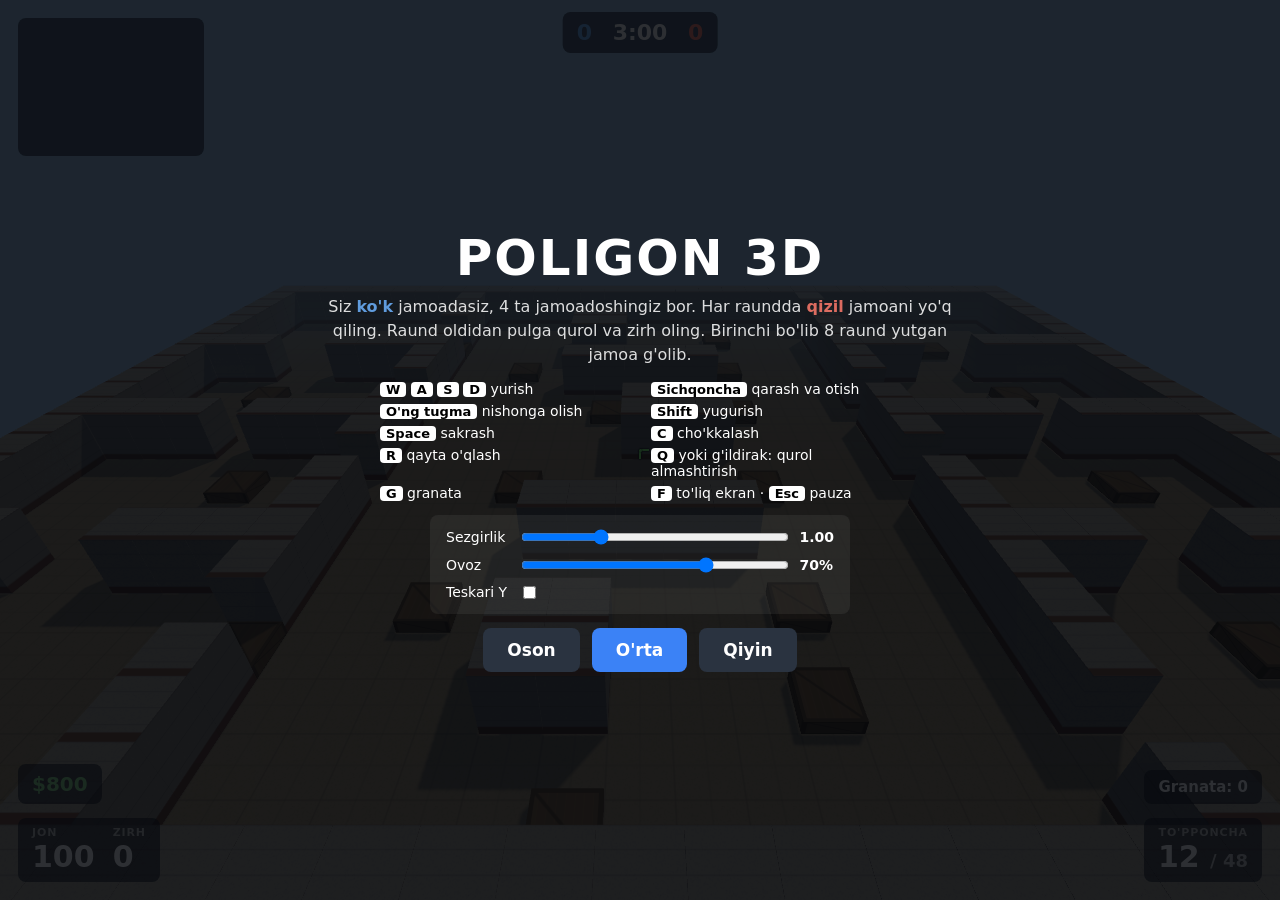
==== commit 2efb24ef: "Poligon 3D: slower fights, smoother movement, new weapons, touch controls - 5v5 with lower bot damag" ====
--- a/oyinlar/poligon/index.html
+++ b/oyinlar/poligon/index.html
@@ -2,12 +2,12 @@
 <html lang="uz">
 <head>
 <meta charset="utf-8">
-<meta name="viewport" content="width=device-width, initial-scale=1">
+<meta name="viewport" content="width=device-width, initial-scale=1, maximum-scale=1, user-scalable=no, viewport-fit=cover">
 <title>Poligon 3D</title>
 <style>
-  * { box-sizing: border-box; }
-  html, body { margin: 0; height: 100%; overflow: hidden; background: #0b0f14; color: #fff;
-    font-family: system-ui, -apple-system, "Segoe UI", Roboto, sans-serif; user-select: none; }
+  * { box-sizing: border-box; -webkit-tap-highlight-color: transparent; }
+  html, body { margin: 0; height: 100%; overflow: hidden; background: #0b0f14; color: #fff; touch-action: none;
+    font-family: system-ui, -apple-system, "Segoe UI", Roboto, sans-serif; user-select: none; -webkit-user-select: none; }
   canvas#view { position: fixed; inset: 0; width: 100%; height: 100%; display: block; }
   #hud { position: fixed; inset: 0; pointer-events: none; }
   .panel { position: absolute; background: rgba(8, 12, 18, .62); border-radius: 8px; padding: 8px 14px; }
@@ -21,19 +21,22 @@
     font-size: 22px; font-weight: 700; }
   .blue { color: #6db3ff; } .red { color: #ff7a6b; }
   #timer { min-width: 64px; text-align: center; font-variant-numeric: tabular-nums; }
-  #alive { font-size: 12px; opacity: .75; font-weight: 600; }
+  #alive { font-size: 12px; opacity: .75; font-weight: 600; text-align: center; }
   #radar { position: absolute; left: 18px; top: 18px; border-radius: 8px; background: rgba(8, 12, 18, .62); }
   #feed { position: absolute; right: 18px; top: 18px; text-align: right; font-size: 14px; font-weight: 600; }
-  #feed div { background: rgba(8, 12, 18, .62); border-radius: 6px; padding: 4px 10px; margin-bottom: 4px; display: inline-block; clear: both; float: right; }
+  #feed div { background: rgba(8, 12, 18, .62); border-radius: 6px; padding: 4px 10px; margin-bottom: 4px; clear: both; float: right; }
   #cross { position: absolute; left: 50%; top: 50%; width: 0; height: 0; }
   #cross i { position: absolute; background: #7CFF6B; box-shadow: 0 0 2px #000; }
   #cross .l, #cross .r { width: 9px; height: 2px; top: -1px; }
   #cross .u, #cross .d { width: 2px; height: 9px; left: -1px; }
+  #cross .dot { width: 3px; height: 3px; left: -1.5px; top: -1.5px; border-radius: 50%; }
   #hit { position: absolute; left: 50%; top: 50%; width: 26px; height: 26px; margin: -13px; opacity: 0;
     background:
       linear-gradient(45deg, transparent 46%, #fff 46%, #fff 54%, transparent 54%),
       linear-gradient(-45deg, transparent 46%, #fff 46%, #fff 54%, transparent 54%);
     -webkit-mask: radial-gradient(circle, transparent 5px, #000 6px); mask: radial-gradient(circle, transparent 5px, #000 6px); }
+  #dmg { position: absolute; left: 50%; top: calc(50% + 34px); transform: translateX(-50%); font-size: 18px; font-weight: 800;
+    text-shadow: 0 1px 4px #000; opacity: 0; white-space: nowrap; }
   #hurt { position: absolute; inset: 0; opacity: 0; background: radial-gradient(ellipse at center, transparent 45%, rgba(255, 0, 0, .55)); }
   #dmgdir { position: absolute; left: 50%; top: 50%; width: 0; height: 0; opacity: 0; }
   #dmgdir::after { content: ""; position: absolute; left: -40px; top: -150px; width: 80px; height: 14px;
@@ -43,27 +46,68 @@
   #scope::before, #scope::after { content: ""; position: absolute; background: #000; }
   #scope::before { left: 50%; top: 0; bottom: 0; width: 1px; }
   #scope::after { top: 50%; left: 0; right: 0; height: 1px; }
-  #msg { position: absolute; left: 50%; top: 24%; transform: translateX(-50%); text-align: center;
+  #msg { position: absolute; left: 50%; top: 22%; transform: translateX(-50%); text-align: center;
     font-size: 32px; font-weight: 800; text-shadow: 0 2px 8px #000; white-space: nowrap; }
   #msg small { display: block; font-size: 16px; font-weight: 600; opacity: .85; margin-top: 6px; }
-  #buy { left: 50%; bottom: 120px; transform: translateX(-50%); font-size: 15px; display: none; min-width: 330px; }
+  #buy { z-index: 15; pointer-events: none; left: 50%; bottom: 120px; transform: translateX(-50%); font-size: 15px; display: none; min-width: 340px; }
   #buy h3 { margin: 2px 0 8px; font-size: 14px; letter-spacing: .08em; opacity: .75; }
   #buy .row { display: flex; justify-content: space-between; gap: 24px; padding: 3px 0; }
   #buy .row.off { opacity: .4; }
-  #buy kbd, .keys kbd { background: #fff; color: #000; border-radius: 4px; padding: 0 6px; font: 700 13px system-ui; }
-  #overlay { position: fixed; inset: 0; display: flex; align-items: center; justify-content: center;
-    background: rgba(5, 8, 12, .82); text-align: center; padding: 20px; }
-  #overlay .box { max-width: 620px; }
-  #overlay h1 { font-size: 54px; margin: 0 0 4px; letter-spacing: .04em; }
+  kbd { background: #fff; color: #000; border-radius: 4px; padding: 0 6px; font: 700 13px system-ui; }
+  #overlay { position: fixed; inset: 0; display: flex; align-items: center; justify-content: center; z-index: 20;
+    background: rgba(5, 8, 12, .84); text-align: center; padding: 14px; overflow: auto; touch-action: pan-y; }
+  #overlay .box { max-width: 640px; margin: auto; }
+  #overlay h1 { font-size: 50px; margin: 0 0 4px; letter-spacing: .04em; }
   #overlay p { opacity: .85; line-height: 1.5; margin: 8px 0; }
-  .keys { display: grid; grid-template-columns: 1fr 1fr; gap: 6px 22px; text-align: left; margin: 18px auto; font-size: 14px; max-width: 500px; }
-  .btns { display: flex; gap: 12px; justify-content: center; margin-top: 18px; flex-wrap: wrap; }
-  button { font: 700 17px system-ui; padding: 12px 24px; border-radius: 8px; border: 0; cursor: pointer;
-    background: #2a3340; color: #fff; }
+  .keys { display: grid; grid-template-columns: 1fr 1fr; gap: 6px 22px; text-align: left; margin: 14px auto; font-size: 14px; max-width: 520px; }
+  .set { display: grid; grid-template-columns: auto 1fr auto; gap: 8px 12px; align-items: center; max-width: 420px; margin: 14px auto;
+    font-size: 14px; text-align: left; background: rgba(255, 255, 255, .06); border-radius: 8px; padding: 12px 16px; }
+  .set input[type=range] { width: 100%; }
+  .btns { display: flex; gap: 12px; justify-content: center; margin-top: 14px; flex-wrap: wrap; }
+  button { font: 700 17px system-ui; padding: 12px 24px; border-radius: 8px; border: 0; cursor: pointer; background: #2a3340; color: #fff; }
   button:hover { background: #3a4656; }
   button.main { background: #3b82f6; }
   button.main:hover { background: #5a9bff; }
   .note { font-size: 13px; opacity: .6; }
+
+  /* Sensorli ekran boshqaruvi */
+  #touch { position: fixed; inset: 0; display: none; z-index: 10; }
+  body.touch #touch { display: block; }
+  body.touch .pc { display: none !important; }
+  body:not(.touch) .mob { display: none !important; }
+  .tb { position: absolute; width: 58px; height: 58px; border-radius: 50%; background: rgba(255, 255, 255, .16);
+    border: 2px solid rgba(255, 255, 255, .4); display: flex; align-items: center; justify-content: center;
+    font-size: 11px; font-weight: 800; letter-spacing: .03em; text-align: center; line-height: 1.1; }
+  .tb.on { background: rgba(120, 180, 255, .5); }
+  #tFire { right: 26px; bottom: 74px; width: 84px; height: 84px; background: rgba(255, 90, 70, .32); font-size: 13px; }
+  #tAds { right: 124px; bottom: 44px; }
+  #tJump { right: 24px; bottom: 172px; }
+  #tReload { right: 102px; bottom: 150px; }
+  #tCrouch { right: 196px; bottom: 16px; }
+  #tSwap { right: 124px; top: 78px; }
+  #tNade { right: 54px; top: 78px; }
+  #tPause { right: 12px; top: 10px; width: 40px; height: 40px; }
+  #stick { position: absolute; width: 120px; height: 120px; margin: -60px; border-radius: 50%; display: none;
+    background: rgba(255, 255, 255, .1); border: 2px solid rgba(255, 255, 255, .35); }
+  #stick i { position: absolute; left: 50%; top: 50%; width: 50px; height: 50px; margin: -25px; border-radius: 50%; background: rgba(255, 255, 255, .5); }
+  body.touch #vitals { left: 50%; bottom: 8px; transform: translateX(-104%); font-size: 20px; padding: 4px 10px; }
+  body.touch #ammo { left: 50%; right: auto; bottom: 8px; transform: translateX(4%); font-size: 20px; padding: 4px 10px; }
+  body.touch #money { left: 12px; top: 124px; bottom: auto; font-size: 15px; padding: 4px 10px; }
+  body.touch #nade { display: none; }
+  body.touch #radar { left: 12px; top: 10px; width: 140px; height: auto; }
+  body.touch #feed { right: 60px; top: 10px; font-size: 12px; }
+  body.touch #top { top: 6px; font-size: 17px; padding: 4px 10px; }
+  body.touch #msg { font-size: 22px; top: 18%; }
+  body.touch #msg small { font-size: 13px; }
+  body.touch #buy { bottom: 64px; pointer-events: auto; font-size: 14px; }
+  body.touch #buy .row { padding: 7px 4px; }
+  body.touch #buy .rows { display: grid; grid-template-columns: 1fr 1fr; gap: 0 22px; }
+  body.touch #buy { min-width: 480px; }
+  body.touch #overlay h1 { font-size: 32px; }
+  body.touch #overlay p { font-size: 13px; margin: 4px 0; }
+  #rotate { position: fixed; inset: 0; z-index: 30; background: #0b0f14; display: none; align-items: center; justify-content: center;
+    font-size: 20px; font-weight: 700; text-align: center; padding: 30px; }
+  @media (orientation: portrait) and (pointer: coarse) { #rotate { display: flex; } }
 </style>
 </head>
 <body>
@@ -73,15 +117,16 @@
   <canvas id="radar" width="186" height="138"></canvas>
   <div id="top" class="panel">
     <span class="blue" id="sb">0</span>
-    <span><div id="timer">2:00</div><div id="alive"></div></span>
+    <span><div id="timer">3:00</div><div id="alive"></div></span>
     <span class="red" id="sr">0</span>
   </div>
   <div id="feed"></div>
   <div id="scope"></div>
   <div id="hurt"></div>
   <div id="dmgdir"></div>
-  <div id="cross"><i class="l"></i><i class="r"></i><i class="u"></i><i class="d"></i></div>
+  <div id="cross"><i class="l"></i><i class="r"></i><i class="u"></i><i class="d"></i><i class="dot"></i></div>
   <div id="hit"></div>
+  <div id="dmg"></div>
   <div id="msg"></div>
   <div id="money" class="panel">$800</div>
   <div id="nade" class="panel">Granata: 0</div>
@@ -89,11 +134,24 @@
     <div><small>JON</small><span id="hp">100</span></div>
     <div><small>ZIRH</small><span id="ar">0</span></div>
   </div>
-  <div id="ammo" class="panel"><small id="wname">TO'PPONCHA</small><span id="mag">12</span> <span class="res">/ <span id="res">60</span></span></div>
-  <div id="buy" class="panel"></div>
+  <div id="ammo" class="panel"><small id="wname">TO'PPONCHA</small><span id="mag">12</span> <span class="res">/ <span id="res">48</span></span></div>
 </div>
+<div id="buy" class="panel"></div>
+
+<div id="touch">
+  <div id="stick"><i></i></div>
+  <div class="tb" id="tFire" data-act="fire">OTISH</div>
+  <div class="tb" id="tAds" data-act="ads">NISHON</div>
+  <div class="tb" id="tJump" data-act="jump">SAKRA</div>
+  <div class="tb" id="tReload" data-act="reload">O'QLA</div>
+  <div class="tb" id="tCrouch" data-act="crouch">CHO'K</div>
+  <div class="tb" id="tSwap" data-act="swap">QUROL</div>
+  <div class="tb" id="tNade" data-act="nade">GRAN<br>0</div>
+  <div class="tb" id="tPause" data-act="pause">II</div>
+</div>
 
 <div id="overlay"><div class="box" id="obox"></div></div>
+<div id="rotate">Telefonni yon tomonga buring</div>
 
 <!-- three.js r160 (MIT). Copyright © 2010-2023 three.js authors -->
 <script>
@@ -110,7 +168,7 @@
 window.addEventListener('error', e => {
   const b = document.getElementById('obox');
   if (b && !b.dataset.ok) { document.getElementById('overlay').style.display = 'flex';
-    b.innerHTML = "<h1>Xatolik</h1><p>O'yin ishga tushmadi: " + (e.message || 'noma\'lum xato') + "</p><p class='note'>Brauzeringiz 3D grafikani (WebGL) qo'llashini tekshiring va sahifani yangilang.</p>"; }
+    b.innerHTML = "<h1>Xatolik</h1><p>O'yin ishga tushmadi: " + (e.message || "noma'lum xato") + "</p><p class='note'>Qurilmangiz 3D grafikani (WebGL) qo'llashini tekshiring va qayta oching.</p>"; }
 });
 (() => {
 'use strict';
@@ -119,8 +177,15 @@
 const DEBUG = /[?&]debug/.test(location.search);
 const rand = (a = 1, b) => b === undefined ? Math.random() * a : a + Math.random() * (b - a);
 const clamp = (v, a, b) => Math.max(a, Math.min(b, v));
+const lerp = (a, b, t) => a + (b - a) * t;
 const pick = arr => arr[Math.floor(Math.random() * arr.length)];
 const angDiff = (a, b) => { let d = (b - a) % (Math.PI * 2); if (d > Math.PI) d -= Math.PI * 2; if (d < -Math.PI) d += Math.PI * 2; return d; };
+const COARSE = !!(window.matchMedia && matchMedia('(pointer: coarse)').matches);
+
+// ---------------------------------------------------------------- Sozlamalar
+const settings = { sens: 1, vol: .7, invert: false };
+try { Object.assign(settings, JSON.parse(localStorage.getItem('poligon-sozlamalar') || '{}')); } catch (e) {}
+function saveSettings() { try { localStorage.setItem('poligon-sozlamalar', JSON.stringify(settings)); } catch (e) {} }
 
 // ---------------------------------------------------------------- Xarita
 // # devor, c past to'siq (ustiga sakrab chiqsa bo'ladi), P o'yinchi, b ko'k jamoa, r qizil jamoa
@@ -149,7 +214,7 @@
   '#b...b..#.....c.......#..r...r#',
   '###############################',
 ];
-const CELL = 3, WALL_H = 5, CRATE_H = 1.2;
+const CELL = 4, WALL_H = 5.5, CRATE_H = 1.2;
 const ROWS = MAP.length, COLS = MAP[0].length;
 const grid = [], freeCells = [], spawns = { blue: [], red: [], player: null };
 const cellCenter = (c, r) => new T.Vector3((c + .5) * CELL, 0, (r + .5) * CELL);
@@ -172,9 +237,12 @@
   for (let r = r0; r <= r1; r++) for (let c = c0; c <= c1; c++) if (cellH(c, r) > feet + .35) return true;
   return false;
 }
+// Devor bo'ylab sirpanib yurish. Qaysi o'q to'silganini qaytaradi (1 = x, 2 = z).
 function slide(pos, dx, dz, rad) {
-  if (!blocked(pos.x + dx, pos.z, rad, pos.y)) pos.x += dx;
-  if (!blocked(pos.x, pos.z + dz, rad, pos.y)) pos.z += dz;
+  let hit = 0;
+  if (!blocked(pos.x + dx, pos.z, rad, pos.y)) pos.x += dx; else hit |= 1;
+  if (!blocked(pos.x, pos.z + dz, rad, pos.y)) pos.z += dz; else hit |= 2;
+  return hit;
 }
 function groundAt(x, z, feet) {
   const h = cellH(Math.floor(x / CELL), Math.floor(z / CELL));
@@ -215,30 +283,31 @@
 
 // ---------------------------------------------------------------- Sahna
 const canvas = $('view');
-const renderer = new T.WebGLRenderer({ canvas, antialias: true });
-renderer.setPixelRatio(Math.min(devicePixelRatio || 1, 2));
+const renderer = new T.WebGLRenderer({ canvas, antialias: !COARSE, powerPreference: 'high-performance' });
+renderer.setPixelRatio(Math.min(devicePixelRatio || 1, COARSE ? 1.5 : 2));
 renderer.shadowMap.enabled = true;
-renderer.shadowMap.type = T.PCFSoftShadowMap;
+renderer.shadowMap.type = COARSE ? T.PCFShadowMap : T.PCFSoftShadowMap;
 renderer.autoClear = false;
+const MW = COLS * CELL, MH = ROWS * CELL;
 const scene = new T.Scene();
 scene.background = new T.Color(0x9cc3e6);
-scene.fog = new T.Fog(0x9cc3e6, 40, 130);
-const camera = new T.PerspectiveCamera(75, 1, .05, 300);
+scene.fog = new T.Fog(0x9cc3e6, 50, 170);
+const camera = new T.PerspectiveCamera(75, 1, .05, 400);
 camera.rotation.order = 'YXZ';
 const vmScene = new T.Scene();
 const vmCamera = new T.PerspectiveCamera(55, 1, .01, 10);
 
 scene.add(new T.HemisphereLight(0xdfeeff, 0x6b5d4a, .95));
 const sun = new T.DirectionalLight(0xfff1d6, 1.5);
-sun.position.set(COLS * CELL * .5 + 30, 60, ROWS * CELL * .5 - 40);
-sun.target.position.set(COLS * CELL * .5, 0, ROWS * CELL * .5);
+sun.position.set(MW * .5 + 40, 80, MH * .5 - 50);
+sun.target.position.set(MW * .5, 0, MH * .5);
 sun.castShadow = true;
-sun.shadow.mapSize.set(2048, 2048);
-Object.assign(sun.shadow.camera, { left: -62, right: 62, top: 50, bottom: -50, near: 1, far: 160 });
-sun.shadow.bias = -.0006;
+sun.shadow.mapSize.set(COARSE ? 1024 : 2048, COARSE ? 1024 : 2048);
+Object.assign(sun.shadow.camera, { left: -82, right: 82, top: 66, bottom: -66, near: 1, far: 220 });
+sun.shadow.bias = -.0008;
 scene.add(sun, sun.target);
-vmScene.add(new T.HemisphereLight(0xffffff, 0x555555, 1.2));
-const vmSun = new T.DirectionalLight(0xffffff, 1); vmSun.position.set(1, 2, 1); vmScene.add(vmSun);
+vmScene.add(new T.HemisphereLight(0xffffff, 0x555555, 1.25));
+const vmSun = new T.DirectionalLight(0xffffff, 1.1); vmSun.position.set(1, 2, 1); vmScene.add(vmSun);
 
 function makeTexture(size, draw, rx = 1, ry = 1) {
   const cv = document.createElement('canvas'); cv.width = cv.height = size;
@@ -257,7 +326,8 @@
 const floorTex = makeTexture(256, (g, s) => {
   g.fillStyle = '#b9a47f'; g.fillRect(0, 0, s, s);
   speckle(g, s, 2600, 'rgba(255,255,255,.07)', 'rgba(0,0,0,.09)');
-  g.strokeStyle = 'rgba(0,0,0,.22)'; g.lineWidth = 2; g.strokeRect(1, 1, s - 2, s - 2);
+  g.strokeStyle = 'rgba(0,0,0,.2)'; g.lineWidth = 2; g.strokeRect(1, 1, s - 2, s - 2);
+  g.beginPath(); g.moveTo(s / 2, 0); g.lineTo(s / 2, s); g.moveTo(0, s / 2); g.lineTo(s, s / 2); g.stroke();
 }, COLS, ROWS);
 const wallTex = makeTexture(256, (g, s) => {
   g.fillStyle = '#c9c2b4'; g.fillRect(0, 0, s, s);
@@ -273,31 +343,31 @@
   g.lineWidth = 12; g.beginPath(); g.moveTo(12, 12); g.lineTo(s - 12, s - 12); g.stroke();
 });
 
-const floor = new T.Mesh(new T.PlaneGeometry(COLS * CELL, ROWS * CELL), new T.MeshStandardMaterial({ map: floorTex, roughness: 1 }));
-floor.rotation.x = -Math.PI / 2; floor.position.set(COLS * CELL / 2, 0, ROWS * CELL / 2); floor.receiveShadow = true;
+const floor = new T.Mesh(new T.PlaneGeometry(MW, MH), new T.MeshStandardMaterial({ map: floorTex, roughness: 1 }));
+floor.rotation.x = -Math.PI / 2; floor.position.set(MW / 2, 0, MH / 2); floor.receiveShadow = true;
 scene.add(floor);
 
-function buildBlocks(height, tex, color) {
+function buildBlocks(height, tex) {
   const cells = [];
   for (let r = 0; r < ROWS; r++) for (let c = 0; c < COLS; c++) if (grid[r][c] === height) cells.push([c, r]);
-  const mesh = new T.InstancedMesh(new T.BoxGeometry(CELL, height, CELL),
-    new T.MeshStandardMaterial({ map: tex, color, roughness: .95 }), cells.length);
+  const mesh = new T.InstancedMesh(new T.BoxGeometry(CELL, height, CELL), new T.MeshStandardMaterial({ map: tex, roughness: .95 }), cells.length);
   const m = new T.Matrix4();
   cells.forEach(([c, r], i) => { m.makeTranslation((c + .5) * CELL, height / 2, (r + .5) * CELL); mesh.setMatrixAt(i, m); });
   mesh.castShadow = mesh.receiveShadow = true;
   scene.add(mesh);
   return mesh;
 }
-const wallMesh = buildBlocks(WALL_H, wallTex, 0xffffff);
-const crateMesh = buildBlocks(CRATE_H, crateTex, 0xffffff);
+const wallMesh = buildBlocks(WALL_H, wallTex);
+const crateMesh = buildBlocks(CRATE_H, crateTex);
 const worldMeshes = [wallMesh, crateMesh];
 
 // ---------------------------------------------------------------- Ovoz (WebAudio bilan sintez)
-let ac = null, noiseBuf = null;
+let ac = null, noiseBuf = null, master = null;
 function initAudio() {
-  if (ac) return;
+  if (ac) { if (ac.state === 'suspended') ac.resume(); return; }
   try {
     ac = new (window.AudioContext || window.webkitAudioContext)();
+    master = ac.createGain(); master.gain.value = settings.vol; master.connect(ac.destination);
     noiseBuf = ac.createBuffer(1, ac.sampleRate, ac.sampleRate);
     const d = noiseBuf.getChannelData(0);
     for (let i = 0; i < d.length; i++) d[i] = Math.random() * 2 - 1;
@@ -309,60 +379,128 @@
   const f = ac.createBiquadFilter(); f.type = 'lowpass'; f.frequency.value = freq; f.Q.value = q;
   const g = ac.createGain(); const t = ac.currentTime;
   g.gain.setValueAtTime(vol, t); g.gain.exponentialRampToValueAtTime(.001, t + dur);
-  src.connect(f).connect(g).connect(ac.destination);
+  src.connect(f).connect(g).connect(master);
   src.start(t, Math.random() * .5, dur + .05);
+}
+function thump(vol, f0, dur) {
+  if (!ac || vol <= .005) return;
+  const o = ac.createOscillator(), g = ac.createGain(), t = ac.currentTime;
+  o.type = 'sine'; o.frequency.setValueAtTime(f0, t); o.frequency.exponentialRampToValueAtTime(f0 * .3, t + dur);
+  g.gain.setValueAtTime(vol, t); g.gain.exponentialRampToValueAtTime(.001, t + dur);
+  o.connect(g).connect(master); o.start(t); o.stop(t + dur);
 }
 function beep(freq, dur, vol = .15, type = 'square') {
   if (!ac) return;
   const o = ac.createOscillator(), g = ac.createGain(), t = ac.currentTime;
   o.type = type; o.frequency.value = freq;
   g.gain.setValueAtTime(vol, t); g.gain.exponentialRampToValueAtTime(.001, t + dur);
-  o.connect(g).connect(ac.destination); o.start(t); o.stop(t + dur);
-}
-const distVol = pos => clamp(1 - pos.distanceTo(camera.position) / 70, 0, 1) ** 2;
+  o.connect(g).connect(master); o.start(t); o.stop(t + dur);
+}
+// Otishma ovozi: o'tkir shovqin + past zarba + uzoq aks-sado
+function gunSound(s, k = 1) {
+  boom(s.v * k, s.d, s.f); thump(s.v * .9 * k, s.t, s.d * .7); boom(s.v * .25 * k, s.d * 3, s.f * .35);
+}
+const distVol = pos => clamp(1 - pos.distanceTo(camera.position) / 90, 0, 1) ** 2;
 
 // ---------------------------------------------------------------- Qurollar
 const WEAPONS = {
-  pistol:  { name: "To'pponcha", dmg: 26, head: 3.2, rate: .16, auto: false, mag: 12, reserve: 60, spread: .010, kick: .020, pellets: 1, reload: 1.4, price: 0,    snd: [.35, .16, 2600] },
-  rifle:   { name: 'Avtomat',    dmg: 27, head: 3.8, rate: .10, auto: true,  mag: 30, reserve: 90, spread: .008, kick: .013, pellets: 1, reload: 2.2, price: 2500, snd: [.42, .2, 1900] },
-  shotgun: { name: 'Drobovik',   dmg: 13, head: 1.6, rate: .85, auto: false, mag: 6,  reserve: 24, spread: .055, kick: .060, pellets: 9, reload: 2.6, price: 1500, snd: [.6, .38, 1100] },
-  sniper:  { name: 'Snayper',    dmg: 115, head: 3,  rate: 1.3, auto: false, mag: 5,  reserve: 15, spread: .060, kick: .070, pellets: 1, reload: 3.0, price: 4000, snd: [.7, .55, 900], scope: true },
+  pistol:  { name: "To'pponcha", dmg: 32, head: 3.0, rate: .15, auto: false, mag: 12, reserve: 48,  spread: .009, kick: .020, pellets: 1, reload: 1.3, price: 0,    adsFov: 62, sightY: .068, snd: { v: .32, d: .14, f: 2800, t: 170 } },
+  smg:     { name: 'Pistolet-pulemyot', dmg: 19, head: 3.2, rate: .07, auto: true, mag: 30, reserve: 120, spread: .012, kick: .008, pellets: 1, reload: 1.8, price: 1200, adsFov: 58, sightY: .082, snd: { v: .3, d: .12, f: 2400, t: 150 } },
+  rifle:   { name: 'Avtomat',    dmg: 30, head: 3.6, rate: .10, auto: true,  mag: 30, reserve: 90,  spread: .006, kick: .012, pellets: 1, reload: 2.1, price: 2700, adsFov: 50, sightY: .09,  snd: { v: .42, d: .2, f: 1900, t: 120 } },
+  shotgun: { name: 'Drobovik',   dmg: 14, head: 1.5, rate: .8,  auto: false, mag: 7,  reserve: 28,  spread: .05,  kick: .055, pellets: 9, reload: 2.5, price: 1800, adsFov: 62, sightY: .068, snd: { v: .6, d: .36, f: 1100, t: 80 } },
+  sniper:  { name: 'Snayper',    dmg: 120, head: 3,  rate: 1.25, auto: false, mag: 5,  reserve: 15,  spread: .05,  kick: .065, pellets: 1, reload: 2.9, price: 4200, adsFov: 18, sightY: .085, scope: true, snd: { v: .7, d: .5, f: 900, t: 70 } },
 };
 const BUY = [
-  { key: '1', id: 'rifle', label: 'Avtomat', price: 2500 },
-  { key: '2', id: 'shotgun', label: 'Drobovik', price: 1500 },
-  { key: '3', id: 'sniper', label: "Snayper (o'ng tugma: durbin)", price: 4000 },
-  { key: '4', id: 'armor', label: 'Zirh (100)', price: 650 },
-  { key: '5', id: 'nade', label: 'Granata', price: 300 },
+  { key: '1', id: 'smg', label: 'Pistolet-pulemyot', price: 1200 },
+  { key: '2', id: 'rifle', label: 'Avtomat', price: 2700 },
+  { key: '3', id: 'shotgun', label: 'Drobovik', price: 1800 },
+  { key: '4', id: 'sniper', label: 'Snayper', price: 4200 },
+  { key: '5', id: 'armor', label: 'Zirh (100)', price: 650 },
+  { key: '6', id: 'nade', label: 'Granata', price: 300 },
 ];
 
-function box(w, h, d, color, x = 0, y = 0, z = 0, parent) {
-  const m = new T.Mesh(new T.BoxGeometry(w, h, d), new T.MeshStandardMaterial({ color, roughness: .7 }));
+const matCache = {};
+function mat(color, metal = .1, rough = .7) {
+  const k = color + '/' + metal + '/' + rough;
+  return matCache[k] || (matCache[k] = new T.MeshStandardMaterial({ color, metalness: metal, roughness: rough }));
+}
+function box(w, h, d, color, x = 0, y = 0, z = 0, parent, metal, rough) {
+  const m = new T.Mesh(new T.BoxGeometry(w, h, d), mat(color, metal, rough));
   m.position.set(x, y, z); if (parent) parent.add(m);
   return m;
 }
+function cyl(r, len, color, x, y, z, parent, metal = .6, rough = .4) {
+  const m = new T.Mesh(new T.CylinderGeometry(r, r, len, 12), mat(color, metal, rough));
+  m.rotation.x = Math.PI / 2; m.position.set(x, y, z); parent.add(m);
+  return m;
+}
+const flashTex = makeTexture(128, (g, s) => {
+  g.translate(s / 2, s / 2);
+  const gr = g.createRadialGradient(0, 0, 2, 0, 0, s / 2);
+  gr.addColorStop(0, 'rgba(255,255,230,1)'); gr.addColorStop(.3, 'rgba(255,200,90,.9)'); gr.addColorStop(1, 'rgba(255,120,20,0)');
+  g.fillStyle = gr;
+  g.beginPath();
+  for (let i = 0; i < 16; i++) { const a = i / 16 * Math.PI * 2, r = i % 2 ? s * .18 : s * .5; g.lineTo(Math.cos(a) * r, Math.sin(a) * r); }
+  g.fill();
+});
 const viewmodels = {};
 function buildViewmodels() {
-  const dark = 0x23272e, wood = 0x7a5230, steel = 0x4a5059;
+  const GUN = 0x24272c, GUN2 = 0x16181b, STEEL = 0x555c66, WOOD = 0x80552f, OLIVE = 0x3a4a33, SKIN = 0xd8a47c, SLEEVE = 0x24467f;
+  const M = .55, R = .45; // metall ko'rinishi
   const defs = {
-    pistol: g => { box(.05, .07, .24, dark, 0, 0, -.08, g); box(.045, .13, .06, dark, 0, -.09, .02, g); },
-    rifle: g => { box(.06, .08, .62, dark, 0, 0, -.2, g); box(.03, .03, .2, steel, 0, .01, -.6, g); box(.05, .18, .07, dark, 0, -.12, -.12, g); box(.055, .1, .2, wood, 0, -.02, .2, g); box(.02, .04, .1, steel, 0, .06, -.2, g); },
-    shotgun: g => { box(.07, .07, .7, steel, 0, 0, -.25, g); box(.085, .06, .22, wood, 0, -.05, -.32, g); box(.06, .1, .24, wood, 0, -.03, .2, g); },
-    sniper: g => { box(.055, .07, .8, 0x2f3b2c, 0, 0, -.28, g); box(.025, .025, .3, dark, 0, .01, -.8, g); box(.05, .05, .26, dark, 0, .075, -.15, g); box(.055, .11, .24, 0x2f3b2c, 0, -.03, .2, g); },
+    pistol: g => {
+      box(.034, .046, .2, GUN, 0, .032, -.06, g, M, R); box(.03, .026, .17, GUN2, 0, 0, -.05, g, M, R);
+      box(.03, .1, .05, GUN2, 0, -.06, .02, g).rotation.x = .2; cyl(.009, .02, STEEL, 0, .034, -.165, g);
+      box(.006, .012, .01, GUN2, 0, .061, -.15, g); box(.022, .012, .01, GUN2, 0, .061, .03, g);
+      return { muzzle: -.19, hand: -.02 };
+    },
+    smg: g => {
+      box(.046, .07, .3, GUN, 0, .012, -.1, g, M, R); cyl(.012, .14, STEEL, 0, .02, -.32, g); cyl(.02, .1, GUN2, 0, .02, -.3, g);
+      box(.03, .17, .042, GUN2, 0, -.105, -.13, g, M, R); box(.034, .09, .045, GUN2, 0, -.07, .03, g).rotation.x = .2;
+      box(.03, .035, .22, GUN2, 0, .025, .16, g, M, R); box(.036, .06, .02, GUN2, 0, .0, .27, g);
+      box(.008, .03, .01, GUN2, 0, .062, -.22, g); box(.024, .026, .012, GUN2, 0, .06, .0, g);
+      return { muzzle: -.4, hand: -.2 };
+    },
+    rifle: g => {
+      box(.046, .076, .34, GUN, 0, .012, -.08, g, M, R); box(.052, .056, .26, WOOD, 0, .012, -.38, g);
+      cyl(.011, .24, STEEL, 0, .022, -.62, g); cyl(.017, .05, GUN2, 0, .022, -.75, g);
+      box(.032, .18, .07, GUN2, 0, -.115, -.13, g, M, R).rotation.x = -.28; box(.035, .1, .045, GUN2, 0, -.075, .06, g).rotation.x = .25;
+      box(.04, .07, .27, WOOD, 0, -.008, .25, g); box(.008, .05, .012, GUN2, 0, .07, -.5, g); box(.026, .03, .014, GUN2, 0, .068, .02, g);
+      box(.01, .012, .3, GUN2, 0, .054, -.1, g, M, R);
+      return { muzzle: -.78, hand: -.38 };
+    },
+    shotgun: g => {
+      box(.05, .072, .3, STEEL, 0, .012, -.05, g, M, R); cyl(.016, .52, GUN, 0, .032, -.45, g); cyl(.014, .42, GUN2, 0, -.004, -.41, g);
+      box(.056, .05, .17, WOOD, 0, -.008, -.38, g); box(.045, .076, .29, WOOD, 0, -.016, .24, g);
+      box(.034, .08, .04, WOOD, 0, -.06, .07, g).rotation.x = .4; cyl(.005, .012, 0xd9b44a, 0, .052, -.7, g);
+      return { muzzle: -.72, hand: -.38 };
+    },
+    sniper: g => {
+      box(.046, .07, .42, OLIVE, 0, .012, -.1, g); cyl(.012, .56, GUN, 0, .022, -.58, g); cyl(.018, .07, GUN2, 0, .022, -.86, g);
+      cyl(.026, .28, GUN2, 0, .088, -.1, g, .5, .4); cyl(.032, .04, GUN2, 0, .088, -.25, g); cyl(.03, .03, GUN2, 0, .088, .05, g);
+      box(.014, .03, .02, GUN2, 0, .06, -.18, g); box(.014, .03, .02, GUN2, 0, .06, -.02, g);
+      box(.03, .09, .06, GUN2, 0, -.06, -.14, g, M, R); box(.046, .09, .32, OLIVE, 0, -.012, .26, g);
+      box(.034, .09, .04, OLIVE, 0, -.06, .07, g).rotation.x = .35; cyl(.007, .05, STEEL, .04, .03, .02, g).rotation.set(0, 0, Math.PI / 2);
+      return { muzzle: -.9, hand: -.4 };
+    },
   };
   for (const id in defs) {
-    const g = new T.Group(); defs[id](g);
-    const flash = new T.Mesh(new T.PlaneGeometry(.22, .22), new T.MeshBasicMaterial({ color: 0xffd36b, transparent: true, opacity: .95, depthWrite: false }));
-    flash.position.set(0, .01, id === 'pistol' ? -.24 : id === 'sniper' ? -.98 : -.74); flash.visible = false;
-    g.add(flash); g.userData.flash = flash;
-    box(.07, .07, .3, 0xd8a47c, .0, -.1, .12, g).rotation.x = .5; // qo'l
+    const g = new T.Group(), info = defs[id](g);
+    const flash = new T.Mesh(new T.PlaneGeometry(.3, .3), new T.MeshBasicMaterial({ map: flashTex, transparent: true, depthWrite: false, blending: T.AdditiveBlending }));
+    flash.position.set(0, .025, info.muzzle - .03); flash.visible = false; g.add(flash);
+    // O'ng qo'l (dastada) va chap qo'l (old qismda)
+    box(.05, .06, .075, SKIN, .0, -.065, .03, g);
+    const rs = box(.058, .058, .3, SLEEVE, .045, -.15, .19, g); rs.rotation.set(.55, -.2, 0);
+    box(.055, .05, .075, SKIN, -.012, -.035, info.hand, g);
+    const ls = box(.055, .055, .3, SLEEVE, -.1, -.12, info.hand + .11, g); ls.rotation.set(.45, -.7, 0);
+    g.userData = { flash, muzzle: info.muzzle };
     g.visible = false; vmScene.add(g); viewmodels[id] = g;
   }
 }
 buildViewmodels();
 
 // ---------------------------------------------------------------- Aktyorlar
-const actors = [];          // player + botlar
+const actors = [];          // o'yinchi + botlar
 let hitMeshes = [], hitDirty = true;
 const raycaster = new T.Raycaster();
 const tmpA = new T.Vector3(), tmpB = new T.Vector3(), tmpC = new T.Vector3();
@@ -380,10 +518,12 @@
 }
 
 const player = {
-  isPlayer: true, team: 'blue', name: 'Siz', pos: new T.Vector3(), eyeH: 1.6, yaw: -Math.PI / 2, pitch: 0, vy: 0, onGround: true,
+  isPlayer: true, team: 'blue', name: 'Siz', pos: new T.Vector3(), eyeH: 1.6, yaw: -Math.PI / 2, pitch: 0, vx: 0, vz: 0, vy: 0, onGround: true,
   hp: 100, armor: 0, alive: true, moving: false, crouch: false, money: 800, nades: 0,
-  inv: { pistol: { id: 'pistol', mag: 12, reserve: 60 }, primary: null }, cur: 'pistol',
-  nextFire: 0, reloadEnd: 0, bloom: 0, recoil: 0, kickAnim: 0, kills: 0, deaths: 0, headshots: 0, spottedUntil: 0,
+  inv: { pistol: { id: 'pistol', mag: 12, reserve: 48 }, primary: null }, cur: 'pistol',
+  nextFire: 0, reloadEnd: 0, bloom: 0, recoil: 0, kickAnim: 0, shots: 0, lastShot: -9, lastHurt: -99,
+  adsT: 0, drawT: 0, sprintT: 0, swayX: 0, swayY: 0, bobT: 0, lookDX: 0, lookDY: 0,
+  kills: 0, deaths: 0, headshots: 0, spottedUntil: 0, spotT: 0,
 };
 actors.push(player);
 const curSlot = () => player.inv[player.cur];
@@ -393,13 +533,14 @@
 class Bot {
   constructor(team, name) {
     Object.assign(this, { team, name, pos: new T.Vector3(), eyeH: 1.6, yaw: 0, wantYaw: 0, hp: 100, armor: 0, alive: true,
-      moving: false, crouch: false, spottedUntil: 0, acc: .5, react: .45 });
-    const g = this.group = new T.Group(), col = TEAM_COLOR[team];
+      moving: false, crouch: false, spottedUntil: 0, acc: .55, react: .45, dmgMul: 1 });
+    const g = this.group = new T.Group(), col = TEAM_COLOR[team], dark = team === 'blue' ? 0x1b3f7d : 0x7a2319;
     this.parts = [];
     const add = (m, part) => { m.castShadow = true; m.userData = { actor: this, part }; this.parts.push(m); return m; };
     add(box(.62, .72, .34, col, 0, 1.16, 0, g), 'body');
+    add(box(.66, .4, .38, dark, 0, 1.24, 0, g), 'body');           // nimcha
     add(box(.3, .3, .3, 0xd8a47c, 0, 1.69, 0, g), 'head');
-    add(box(.34, .12, .34, team === 'blue' ? 0x1b3f7d : 0x7a2319, 0, 1.87, 0, g), 'head'); // dubulg'a
+    add(box(.34, .13, .34, dark, 0, 1.87, 0, g), 'head');          // dubulg'a
     this.legL = add(box(.24, .8, .26, 0x2b2f36, -.17, .4, 0, g), 'leg');
     this.legR = add(box(.24, .8, .26, 0x2b2f36, .17, .4, 0, g), 'leg');
     add(box(.16, .6, .2, col, -.4, 1.18, .08, g), 'body');
@@ -412,7 +553,8 @@
     this.group.rotation.set(0, 0, 0); this.group.visible = true;
     this.yaw = this.wantYaw = this.team === 'blue' ? Math.PI / 2 : -Math.PI / 2;
     Object.assign(this, { path: null, goal: null, target: null, lastKnown: null, lastSeen: -99, alertedUntil: 0, thinkT: rand(.2),
-      reactAt: 0, nextShot: 0, burst: 0, mag: 30, reloadUntil: 0, strafeT: 0, strafeDir: 0, repathAt: 0, stuckT: 0, moving: false });
+      reactAt: 0, nextShot: 0, burst: 0, mag: 30, reloadUntil: 0, strafeT: 0, strafeDir: 0, repathAt: 0, stuckT: 0, moving: false,
+      holdUntil: now + rand(.3, 3.5) });
     this.stuckPos = this.pos.clone();
     this.sync();
   }
@@ -421,12 +563,12 @@
   think() {
     const alerted = now < this.alertedUntil;
     const eye = eyeOf(this, tmpA);
-    let best = null, bd = 80;
+    let best = null, bd = 85;
     for (const e of actors) {
       if (e.team === this.team || !e.alive) continue;
       const dx = e.pos.x - this.pos.x, dz = e.pos.z - this.pos.z, d = Math.hypot(dx, dz);
       if (d >= bd) continue;
-      if (!alerted && d > 5 && (dx * Math.sin(this.yaw) + dz * Math.cos(this.yaw)) / d < .2) continue;
+      if (!alerted && d > 6 && (dx * Math.sin(this.yaw) + dz * Math.cos(this.yaw)) / d < .2) continue;
       if (!canSee(eye, e)) continue;
       best = e; bd = d;
     }
@@ -444,7 +586,7 @@
     }
     if (!this.path || !this.path.length) return false;
     const n = this.path[0], dx = n.x - this.pos.x, dz = n.z - this.pos.z, d = Math.hypot(dx, dz);
-    if (d < .35) { this.path.shift(); return this.path.length > 0; }
+    if (d < .4) { this.path.shift(); return this.path.length > 0; }
     const step = Math.min(d, speed * dt);
     slide(this.pos, dx / d * step, dz / d * step, .35);
     if (!this.target) this.wantYaw = Math.atan2(dx, dz);
@@ -454,7 +596,7 @@
   pickGoal() {
     const enemySide = this.team === 'blue' ? c => c > COLS * .6 : c => c < COLS * .4;
     const mid = c => c > COLS * .3 && c < COLS * .7;
-    const roll = Math.random(), test = roll < .45 ? enemySide : roll < .85 ? mid : () => true;
+    const roll = Math.random(), test = roll < .4 ? enemySide : roll < .85 ? mid : () => true;
     for (let i = 0; i < 30; i++) { const [c, r] = pick(freeCells); if (test(c)) return cellCenter(c, r); }
     return cellCenter(...pick(freeCells));
   }
@@ -463,20 +605,20 @@
     if (this.reloadUntil) { if (now < this.reloadUntil) return; this.reloadUntil = 0; this.mag = 30; }
     if (now < this.reactAt || now < this.nextShot) return;
     if (Math.abs(angDiff(this.yaw, this.wantYaw)) > .25) return;
-    if (this.burst <= 0) { this.burst = 2 + Math.floor(rand(4)); this.nextShot = now + rand(.3, .8); return; }
-    this.burst--; this.mag--; this.nextShot = now + .11;
-    if (this.mag <= 0) this.reloadUntil = now + 2.2;
-    let p = this.acc * clamp(1.2 - dist / 55, .2, 1);
-    if (tgt.moving) p *= .8;
+    if (this.burst <= 0) { this.burst = 2 + Math.floor(rand(4)); this.nextShot = now + rand(.4, 1); return; }
+    this.burst--; this.mag--; this.nextShot = now + .12;
+    if (this.mag <= 0) this.reloadUntil = now + 2.4;
+    let p = this.acc * clamp(1.2 - dist / 60, .2, 1);
+    if (tgt.moving) p *= .75;
     if (tgt.crouch) p *= .75;
     const from = new T.Vector3(this.pos.x + Math.sin(this.yaw) * .8, this.pos.y + 1.32, this.pos.z + Math.cos(this.yaw) * .8);
     const to = new T.Vector3(tgt.pos.x, tgt.pos.y + tgt.eyeH - .4, tgt.pos.z);
     if (Math.random() < p) {
-      const head = Math.random() < .1;
-      damage(tgt, head ? 36 : rand(11, 17), this, head);
+      const head = Math.random() < .08;
+      damage(tgt, (tgt.isPlayer ? rand(7, 11) : rand(4, 7)) * this.dmgMul * (head ? 2.2 : 1), this, head);
     } else to.add(new T.Vector3(rand(-1.3, 1.3), rand(-.5, 1.2), rand(-1.3, 1.3)));
     tracer(from, to);
-    boom(.4 * distVol(this.pos), .2, 1700);
+    gunSound(WEAPONS.rifle.snd, .9 * distVol(this.pos));
     makeNoise(this);
   }
 
@@ -492,22 +634,22 @@
     if (tgt) {
       const dx = tgt.pos.x - this.pos.x, dz = tgt.pos.z - this.pos.z, dist = Math.hypot(dx, dz);
       this.wantYaw = Math.atan2(dx, dz);
-      if (dist > 24) moving = this.follow(tgt.pos, dt, 4.2);
+      if (dist > 30) moving = this.follow(tgt.pos, dt, 4.8);
       else {
         if ((this.strafeT -= dt) <= 0) { this.strafeT = rand(.5, 1.4); this.strafeDir = pick([-1, 0, 0, 1]); }
         if (this.strafeDir) {
-          slide(this.pos, Math.cos(this.yaw) * this.strafeDir * 2.4 * dt, -Math.sin(this.yaw) * this.strafeDir * 2.4 * dt, .35);
+          slide(this.pos, Math.cos(this.yaw) * this.strafeDir * 2.8 * dt, -Math.sin(this.yaw) * this.strafeDir * 2.8 * dt, .35);
           moving = true; this.path = null;
         }
       }
       this.shoot(tgt, dist);
-    } else {
+    } else if (now >= this.holdUntil) {
       if (this.lastKnown && now - this.lastSeen > 9) this.lastKnown = null;
-      if (this.lastKnown) { moving = this.follow(this.lastKnown, dt, 4.4); if (!moving) this.lastKnown = null; }
+      if (this.lastKnown) { moving = this.follow(this.lastKnown, dt, 5); if (!moving) this.lastKnown = null; }
       else {
         if (!this.goal) this.goal = this.pickGoal();
-        moving = this.follow(this.goal, dt, 3.8);
-        if (!moving) this.goal = null;
+        moving = this.follow(this.goal, dt, 4.2);
+        if (!moving) { this.goal = null; this.holdUntil = now + rand(0, 2.5); }
       }
       if ((this.stuckT += dt) > 1.2) {
         if (moving && this.pos.distanceTo(this.stuckPos) < .3) { this.goal = null; this.path = null; this.lastKnown = null; }
@@ -526,7 +668,7 @@
 function makeNoise(src) {
   for (const a of actors) {
     if (a.isPlayer || !a.alive || a.team === src.team || a.target) continue;
-    if (a.pos.distanceTo(src.pos) < 36) { a.lastKnown = src.pos.clone(); a.lastSeen = now; }
+    if (a.pos.distanceTo(src.pos) < 44) { a.lastKnown = src.pos.clone(); a.lastSeen = now; }
   }
 }
 
@@ -535,7 +677,7 @@
 function tracer(from, to, color = 0xffe9a3) {
   const geo = new T.BufferGeometry().setFromPoints([from, to]);
   const line = new T.Line(geo, new T.LineBasicMaterial({ color, transparent: true, opacity: .7 }));
-  scene.add(line); fx.push({ obj: line, life: .07, max: .07, fade: true });
+  scene.add(line); fx.push({ obj: line, life: .07, max: .07, own: true });
 }
 const decalGeo = new T.PlaneGeometry(.14, .14);
 const decalMat = new T.MeshBasicMaterial({ color: 0x15120f, transparent: true, opacity: .8, depthWrite: false, polygonOffset: true, polygonOffsetFactor: -4 });
@@ -546,41 +688,41 @@
   scene.add(m); decals.push(m);
   if (decals.length > 80) scene.remove(decals.shift());
 }
-const puffGeo = new T.SphereGeometry(.09, 6, 5);
+const puffGeo = new T.SphereGeometry(.09, 6, 5), boomGeo = new T.SphereGeometry(1, 16, 12);
 function puff(point, color) {
   const m = new T.Mesh(puffGeo, new T.MeshBasicMaterial({ color, transparent: true }));
-  m.position.copy(point); scene.add(m); fx.push({ obj: m, life: .22, max: .22, fade: true, grow: 5 });
-}
-const flashLight = new T.PointLight(0xffc266, 0, 14); scene.add(flashLight);
+  m.position.copy(point); scene.add(m); fx.push({ obj: m, life: .22, max: .22, grow: 5 });
+}
+const flashLight = new T.PointLight(0xffc266, 0, 16); scene.add(flashLight);
 let flashUntil = 0;
 function updateFx(dt) {
   for (let i = fx.length - 1; i >= 0; i--) {
     const f = fx[i]; f.life -= dt;
-    if (f.fade) f.obj.material.opacity = Math.max(0, f.life / f.max) * (f.baseOp || .8);
+    f.obj.material.opacity = Math.max(0, f.life / f.max) * (f.baseOp || .8);
     if (f.grow) f.obj.scale.addScalar(f.grow * dt);
-    if (f.life <= 0) { scene.remove(f.obj); f.obj.geometry !== puffGeo && f.obj.geometry !== boomGeo && f.obj.geometry.dispose(); f.obj.material.dispose(); fx.splice(i, 1); }
+    if (f.life <= 0) { scene.remove(f.obj); if (f.own) f.obj.geometry.dispose(); f.obj.material.dispose(); fx.splice(i, 1); }
   }
   flashLight.intensity = now < flashUntil ? 40 : 0;
 }
 
 // ---------------------------------------------------------------- Granata
-const nadeGeo = new T.SphereGeometry(.12, 8, 6), boomGeo = new T.SphereGeometry(1, 16, 12);
+const nadeGeo = new T.SphereGeometry(.12, 8, 6);
 const nades = [];
 function throwNade() {
   if (player.nades <= 0 || !player.alive || state !== 'live') return;
   player.nades--;
   const dir = camera.getWorldDirection(new T.Vector3());
-  const m = new T.Mesh(nadeGeo, new T.MeshStandardMaterial({ color: 0x2f4a2a }));
+  const m = new T.Mesh(nadeGeo, mat(0x2f4a2a));
   m.position.copy(camera.position).addScaledVector(dir, .6); m.castShadow = true; scene.add(m);
-  nades.push({ m, v: dir.multiplyScalar(17).add(new T.Vector3(0, 3.5, 0)), fuse: 1.9 });
+  nades.push({ m, v: dir.multiplyScalar(19).add(new T.Vector3(0, 3.5, 0)), fuse: 1.9 });
   beep(300, .06, .08, 'triangle');
 }
 function explode(pos) {
   const m = new T.Mesh(boomGeo, new T.MeshBasicMaterial({ color: 0xff9a3c, transparent: true }));
-  m.position.copy(pos); scene.add(m); fx.push({ obj: m, life: .35, max: .35, fade: true, grow: 22, baseOp: .9 });
+  m.position.copy(pos); scene.add(m); fx.push({ obj: m, life: .35, max: .35, grow: 24, baseOp: .9 });
   flashLight.position.copy(pos); flashUntil = now + .12;
-  boom(.9 * Math.max(.25, distVol(pos)), .9, 500, 1.5);
-  const c = new T.Vector3(pos.x, pos.y + .3, pos.z), R = 9;
+  const v = Math.max(.25, distVol(pos)); boom(.9 * v, .9, 500, 1.5); thump(.9 * v, 90, .5);
+  const c = new T.Vector3(pos.x, pos.y + .3, pos.z), R = 10;
   for (const a of actors.slice()) {
     if (!a.alive) continue;
     const chest = new T.Vector3(a.pos.x, a.pos.y + 1.1, a.pos.z), d = chest.distanceTo(c);
@@ -598,18 +740,20 @@
     p.y += n.v.y * dt;
     const g = cellH(Math.floor(p.x / CELL), Math.floor(p.z / CELL)) + .12;
     if (p.y < g && g < WALL_H) { p.y = g; n.v.y *= -.4; n.v.x *= .7; n.v.z *= .7; }
-    if ((n.fuse -= dt) <= 0) { scene.remove(n.m); n.m.material.dispose(); nades.splice(i, 1); if (state === 'live') explode(p); }
+    if ((n.fuse -= dt) <= 0) { scene.remove(n.m); nades.splice(i, 1); if (state === 'live') explode(p); }
   }
 }
 
 // ---------------------------------------------------------------- Zarar va o'lim
 const stats = { blue: 0, red: 0, round: 0 };
+let dmgSum = 0, dmgT = 0, dmgText = '';
 function damage(victim, amount, attacker, head, friendly) {
   if (!victim.alive || state !== 'live' || friendly) return;
   if (victim.armor > 0) { const ab = Math.min(victim.armor, amount * .5); victim.armor -= ab; amount -= ab; }
   victim.hp -= amount;
+  if (attacker === player && victim !== player) { dmgSum = dmgT > 0 ? dmgSum + amount : amount; dmgT = 1; dmgText = '-' + Math.round(dmgSum); }
   if (victim.isPlayer) {
-    hurtFlash = 1;
+    hurtFlash = 1; player.lastHurt = now;
     if (attacker && attacker !== player) { dmgDirYaw = Math.atan2(attacker.pos.x - player.pos.x, attacker.pos.z - player.pos.z); dmgDirT = 1; }
     boom(.25, .12, 500);
   } else if (attacker) {
@@ -623,11 +767,13 @@
   const span = a => `<b class="${a.team}">${a.name}</b>`;
   feed(`${attacker ? span(attacker) : '?'} &#10148; ${span(victim)}${head ? ' (bosh)' : ''}`);
   if (attacker === player && victim !== player) {
+    const bonus = 300 + (head ? 100 : 0);
     player.kills++; if (head) player.headshots++;
-    player.money = Math.min(16000, player.money + 300 + (head ? 100 : 0));
+    player.money = Math.min(16000, player.money + bonus);
+    dmgText = (head ? 'Boshga! ' : "Yo'q qilindi ") + '+$' + bonus; dmgT = 1.6; dmgSum = 0;
     beep(880, .12, .12, 'sine');
   }
-  if (victim.isPlayer) { player.deaths++; player.inv.primary = null; player.cur = 'pistol'; player.armor = 0; player.nades = 0; scoped = false; }
+  if (victim.isPlayer) { player.deaths++; player.inv.primary = null; player.cur = 'pistol'; player.armor = 0; player.nades = 0; player.adsT = 0; }
   else victim.fall = 0;
   checkRoundEnd();
 }
@@ -635,13 +781,13 @@
 // ---------------------------------------------------------------- Raund holati
 let state = 'menu';       // menu | buy | live | end | over
 let phaseT = 0, difficulty = 1, hurtFlash = 0, dmgDirT = 0, dmgDirYaw = 0, hitT = 0, scoped = false, paused = true, msgUntil = 0;
-const WIN_ROUNDS = 6;
+const WIN_ROUNDS = 8, ROUND_TIME = 180, BUY_TIME = 12;
 const DIFF = [
-  { label: 'Oson', reds: 4, acc: .32, react: .65 },
-  { label: "O'rta", reds: 4, acc: .48, react: .45 },
-  { label: 'Qiyin', reds: 5, acc: .62, react: .28 },
+  { label: 'Oson', reds: 5, acc: .38, react: .65, dmg: .8 },
+  { label: "O'rta", reds: 5, acc: .5, react: .45, dmg: 1 },
+  { label: 'Qiyin', reds: 6, acc: .62, react: .3, dmg: 1.35 },
 ];
-const BLUE_NAMES = ['Sardor', 'Bobur', 'Jasur'], RED_NAMES = ['Temur', 'Rustam', 'Davron', 'Zafar', 'Anvar'];
+const BLUE_NAMES = ['Sardor', 'Bobur', 'Jasur', 'Aziz'], RED_NAMES = ['Temur', 'Rustam', 'Davron', 'Zafar', 'Anvar', 'Sanjar'];
 let bots = [];
 
 function setupMatch(diff) {
@@ -649,7 +795,7 @@
   for (const b of bots) scene.remove(b.group);
   bots = []; actors.length = 1;
   BLUE_NAMES.forEach(n => bots.push(new Bot('blue', n)));
-  RED_NAMES.slice(0, DIFF[diff].reds).forEach(n => { const b = new Bot('red', n); b.acc = DIFF[diff].acc; b.react = DIFF[diff].react; bots.push(b); });
+  RED_NAMES.slice(0, DIFF[diff].reds).forEach(n => { const b = new Bot('red', n); b.acc = DIFF[diff].acc; b.react = DIFF[diff].react; b.dmgMul = DIFF[diff].dmg; bots.push(b); });
   actors.push(...bots);
   Object.assign(stats, { blue: 0, red: 0, round: 0 });
   Object.assign(player, { money: 800, kills: 0, deaths: 0, headshots: 0, armor: 0, nades: 0, cur: 'pistol' });
@@ -663,20 +809,20 @@
   const bs = shuffle(spawns.blue), rs = shuffle(spawns.red);
   let bi = 0, ri = 0;
   for (const b of bots) b.reset(b.team === 'blue' ? bs[bi++] : rs[ri++]);
-  Object.assign(player, { hp: 100, alive: true, vy: 0, yaw: -Math.PI / 2, pitch: 0, bloom: 0, recoil: 0, reloadEnd: 0, nextFire: 0, eyeH: 1.6 });
+  Object.assign(player, { hp: 100, alive: true, vx: 0, vz: 0, vy: 0, yaw: -Math.PI / 2, pitch: 0, bloom: 0, recoil: 0, reloadEnd: 0, nextFire: 0, eyeH: 1.6, adsT: 0, drawT: 1, lastHurt: -99 });
   player.pos.copy(spawns.player);
   for (const k of ['pistol', 'primary']) { const s = player.inv[k]; if (s) { s.mag = WEAPONS[s.id].mag; s.reserve = WEAPONS[s.id].reserve; } }
   for (const d of decals) scene.remove(d); decals.length = 0;
   for (const n of nades) scene.remove(n.m); nades.length = 0;
-  hitDirty = true; scoped = false;
-  state = 'buy'; phaseT = 10;
-  showMsg(`${stats.round}-raund`, 'Xarid vaqti. Tayyor bo\'lsangiz Enter bosing', 3);
+  hitDirty = true; scoped = false; touch.ads = false; touch.crouch = false;
+  state = 'buy'; phaseT = BUY_TIME;
+  showMsg(`${stats.round}-raund`, touchMode ? 'Xarid vaqti' : "Xarid vaqti. Tayyor bo'lsangiz Enter bosing", 3);
 }
 function checkRoundEnd() {
   if (state !== 'live') return;
   const blue = actors.filter(a => a.team === 'blue' && a.alive).length, red = actors.filter(a => a.team === 'red' && a.alive).length;
-  if (red === 0) endRound('blue', 'Barcha raqiblar yo\'q qilindi');
-  else if (blue === 0) endRound('red', 'Jamoangiz yo\'q qilindi');
+  if (red === 0) endRound('blue', "Barcha raqiblar yo'q qilindi");
+  else if (blue === 0) endRound('red', "Jamoangiz yo'q qilindi");
 }
 function endRound(winner, why) {
   state = 'end'; phaseT = 4.5; stats[winner]++;
@@ -699,19 +845,23 @@
   else if (item.id === 'nade') { if (player.nades >= 2) return; player.nades++; }
   else {
     if (player.inv.primary && player.inv.primary.id === item.id) return;
-    const w = WEAPONS[item.id]; player.inv.primary = { id: item.id, mag: w.mag, reserve: w.reserve }; player.cur = 'primary';
+    const w = WEAPONS[item.id]; player.inv.primary = { id: item.id, mag: w.mag, reserve: w.reserve }; player.cur = 'primary'; player.drawT = 1;
   }
   player.money -= item.price; beep(660, .07, .1, 'triangle');
 }
 
 // ---------------------------------------------------------------- Boshqaruv
 const keys = {};
-let mouseDown = false, trigger = false, rmb = false, locked = false;
+const touch = { f: 0, s: 0, fire: false, ads: false, crouch: false, jump: false };
+let mouseDown = false, trigger = false, rmb = false, locked = false, touchMode = false;
+const playing = () => !paused && state !== 'menu' && state !== 'over';
+
 addEventListener('keydown', e => {
   if (e.code === 'Space' || e.code === 'Tab') e.preventDefault();
   if (e.repeat) return;
   keys[e.code] = true;
-  if (paused || state === 'menu' || state === 'over') return;
+  if (!playing()) return;
+  if (e.code === 'KeyF') toggleFullscreen();
   const digit = e.code.startsWith('Digit') ? e.code.slice(5) : null;
   if (state === 'buy') {
     if (digit) { const it = BUY.find(b => b.key === digit); if (it) buy(it); }
@@ -720,7 +870,7 @@
   }
   if (digit === '1' && player.inv.primary) switchTo('primary');
   if (digit === '2') switchTo('pistol');
-  if (e.code === 'KeyQ') switchTo(player.cur === 'pistol' && player.inv.primary ? 'primary' : 'pistol');
+  if (e.code === 'KeyQ') swapWeapon();
   if (e.code === 'KeyR') reload();
   if (e.code === 'KeyG') throwNade();
 });
@@ -733,49 +883,159 @@
 });
 addEventListener('mouseup', e => { if (e.button === 0) mouseDown = false; if (e.button === 2) rmb = false; });
 addEventListener('contextmenu', e => e.preventDefault());
+function look(dx, dy, k) {
+  if (!player.alive) return;
+  const s = k * settings.sens * (camera.fov / 75);
+  player.yaw -= dx * s;
+  player.pitch = clamp(player.pitch - dy * s * (settings.invert ? -1 : 1), -1.5, 1.5);
+  player.lookDX += dx * k * 400; player.lookDY += dy * k * 400;
+}
 addEventListener('mousemove', e => {
-  if (!locked || !player.alive) return;
-  const s = .0022 * (scoped ? .28 : 1);
-  player.yaw -= e.movementX * s;
-  player.pitch = clamp(player.pitch - e.movementY * s, -1.5, 1.5);
+  if (!locked) return;
+  if (Math.abs(e.movementX) > 500 || Math.abs(e.movementY) > 500) return; // brauzerdagi sakrashlarni tashlab yuborish
+  look(e.movementX, e.movementY, .0022);
 });
-addEventListener('wheel', () => { if (locked && state === 'live' && player.inv.primary) switchTo(player.cur === 'pistol' ? 'primary' : 'pistol'); });
+addEventListener('wheel', () => { if (locked && state === 'live') swapWeapon(); });
 document.addEventListener('pointerlockchange', () => {
   locked = document.pointerLockElement === canvas;
-  if (!locked && (state === 'buy' || state === 'live' || state === 'end')) showPause();
+  if (!locked && !touchMode && (state === 'buy' || state === 'live' || state === 'end')) showPause();
   if (locked) { paused = false; $('overlay').style.display = 'none'; }
 });
-function lock() { initAudio(); if (DEBUG) { paused = false; $('overlay').style.display = 'none'; return; } const p = canvas.requestPointerLock(); if (p && p.catch) p.catch(() => {}); }
+function toggleFullscreen() {
+  try {
+    if (document.fullscreenElement) document.exitFullscreen();
+    else { const p = document.documentElement.requestFullscreen(); if (p && p.catch) p.catch(() => {}); }
+  } catch (e) {}
+}
+function lock() {
+  initAudio();
+  if (DEBUG || touchMode) {
+    paused = false; $('overlay').style.display = 'none';
+    if (touchMode && !DEBUG) {
+      try { if (!document.fullscreenElement) { const p = document.documentElement.requestFullscreen(); if (p && p.catch) p.catch(() => {}); } } catch (e) {}
+      try { const p = screen.orientation && screen.orientation.lock && screen.orientation.lock('landscape'); if (p && p.catch) p.catch(() => {}); } catch (e) {}
+    }
+    return;
+  }
+  // Tizim tezlashtirishisiz "xom" sichqoncha harakati aniqroq; qo'llanmasa oddiy rejim
+  let p;
+  try { p = canvas.requestPointerLock({ unadjustedMovement: true }); } catch (e) {}
+  if (p && p.catch) p.catch(() => { try { const q = canvas.requestPointerLock(); if (q && q.catch) q.catch(() => {}); } catch (e) {} });
+}
 
 function switchTo(slot) {
-  if (player.cur === slot || !player.inv[slot]) return;
-  player.cur = slot; player.reloadEnd = 0; player.nextFire = now + .35; player.bloom = 0; scoped = false;
-}
+  if (player.cur === slot || !player.inv[slot] || !player.alive) return;
+  player.cur = slot; player.reloadEnd = 0; player.nextFire = now + .3; player.bloom = 0; player.drawT = 1; player.shots = 0;
+  beep(500, .03, .04, 'triangle');
+}
+function swapWeapon() { if (player.inv.primary) switchTo(player.cur === 'pistol' ? 'primary' : 'pistol'); }
 function reload() {
   const s = curSlot(), w = curW();
-  if (player.reloadEnd || s.mag >= w.mag || s.reserve <= 0 || !player.alive) return;
-  player.reloadEnd = now + w.reload; scoped = false; beep(220, .05, .06, 'triangle');
-}
-
-function fire() {
+  if (player.reloadEnd || s.mag >= w.mag || s.reserve <= 0 || !player.alive || state !== 'live') return;
+  player.reloadEnd = now + w.reload; beep(220, .05, .06, 'triangle');
+  setTimeout(() => beep(330, .04, .06, 'triangle'), w.reload * 700);
+}
+
+// --- Sensorli ekran
+const touches = {};
+const stickEl = $('stick');
+function enableTouch() {
+  if (touchMode) return;
+  touchMode = true; document.body.classList.add('touch');
+}
+function touchAct(act, down) {
+  if (act === 'fire') { touch.fire = down; if (down) trigger = true; }
+  else if (act === 'jump') touch.jump = down;
+  else if (!down) return;
+  else if (act === 'ads') touch.ads = !touch.ads;
+  else if (act === 'crouch') touch.crouch = !touch.crouch;
+  else if (act === 'reload') reload();
+  else if (act === 'swap') swapWeapon();
+  else if (act === 'nade') throwNade();
+  else if (act === 'pause') showPause();
+}
+const touchEl = $('touch');
+addEventListener('touchstart', enableTouch, { passive: true, capture: true });
+touchEl.addEventListener('touchstart', e => {
+  e.preventDefault(); initAudio();
+  for (const t of e.changedTouches) {
+    const btn = t.target.closest && t.target.closest('[data-act]');
+    if (btn) {
+      touches[t.identifier] = { type: 'btn', act: btn.dataset.act, x: t.clientX, y: t.clientY };
+      if (playing()) touchAct(btn.dataset.act, true);
+    } else if (t.clientX < innerWidth * .42 && !Object.values(touches).some(o => o.type === 'move')) {
+      touches[t.identifier] = { type: 'move', sx: t.clientX, sy: t.clientY };
+      stickEl.style.display = 'block'; stickEl.style.left = t.clientX + 'px'; stickEl.style.top = t.clientY + 'px';
+      stickEl.firstChild.style.transform = '';
+    } else touches[t.identifier] = { type: 'look', x: t.clientX, y: t.clientY };
+  }
+}, { passive: false });
+touchEl.addEventListener('touchmove', e => {
+  e.preventDefault();
+  for (const t of e.changedTouches) {
+    const o = touches[t.identifier]; if (!o) continue;
+    if (o.type === 'move') {
+      let dx = (t.clientX - o.sx) / 55, dy = (t.clientY - o.sy) / 55; const l = Math.hypot(dx, dy);
+      if (l > 1) { dx /= l; dy /= l; }
+      touch.s = Math.abs(dx) < .12 ? 0 : dx; touch.f = Math.abs(dy) < .12 ? 0 : -dy;
+      stickEl.firstChild.style.transform = `translate(${dx * 38}px, ${dy * 38}px)`;
+    } else if (o.type === 'look' || (o.type === 'btn' && o.act === 'fire')) {
+      if (playing()) look(t.clientX - o.x, t.clientY - o.y, .0052);
+      o.x = t.clientX; o.y = t.clientY;
+    }
+  }
+}, { passive: false });
+function touchEnd(e) {
+  for (const t of e.changedTouches) {
+    const o = touches[t.identifier]; if (!o) continue;
+    if (o.type === 'move') { touch.f = touch.s = 0; stickEl.style.display = 'none'; }
+    if (o.type === 'btn') touchAct(o.act, false);
+    delete touches[t.identifier];
+  }
+}
+touchEl.addEventListener('touchend', touchEnd); touchEl.addEventListener('touchcancel', touchEnd);
+$('buy').addEventListener('click', e => {
+  const row = e.target.closest('[data-buy]'); if (!row) return;
+  if (row.dataset.buy === 'go') phaseT = 0; else buy(BUY.find(b => b.id === row.dataset.buy));
+});
+
+function readInput() {
+  if (touchMode) {
+    const l = Math.hypot(touch.f, touch.s);
+    return { f: touch.f, s: touch.s, sprint: l > .93 && touch.f > .7, jump: touch.jump, crouch: touch.crouch, fire: touch.fire, ads: touch.ads, semiHold: true };
+  }
+  return {
+    f: (keys.KeyW || keys.ArrowUp ? 1 : 0) - (keys.KeyS || keys.ArrowDown ? 1 : 0),
+    s: (keys.KeyD || keys.ArrowRight ? 1 : 0) - (keys.KeyA || keys.ArrowLeft ? 1 : 0),
+    sprint: !!(keys.ShiftLeft || keys.ShiftRight), jump: !!keys.Space, crouch: !!keys.KeyC, fire: mouseDown, ads: rmb, semiHold: false,
+  };
+}
+
+function spreadNow(w) {
+  const sp = Math.hypot(player.vx, player.vz) / 6.4;
+  let s = (w.scope ? lerp(w.spread, .0005, player.adsT > .85 ? 1 : 0) : w.spread * (1 - .5 * player.adsT)) + player.bloom + sp * .016 + (player.onGround ? 0 : .05);
+  return player.crouch ? s * .6 : s;
+}
+
+function fire(inp) {
   const s = curSlot(), w = curW();
   if (s.mag <= 0) { if (trigger) beep(900, .03, .05); reload(); return; }
   s.mag--; player.nextFire = now + w.rate;
-  const moveSpread = (player.moving ? .018 : 0) + (player.onGround ? 0 : .05);
-  let spread = (w.scope ? (scoped ? .0006 : w.spread) : w.spread) + player.bloom + moveSpread;
-  if (player.crouch) spread *= .6;
+  player.shots = now - player.lastShot < w.rate + .22 ? player.shots + 1 : 0; player.lastShot = now;
+  const spread = spreadNow(w);
   const origin = camera.position.clone();
   const fwd = camera.getWorldDirection(new T.Vector3());
   const right = new T.Vector3().crossVectors(fwd, camera.up).normalize(), up = new T.Vector3().crossVectors(right, fwd);
-  const muzzle = origin.clone().addScaledVector(right, .22).addScaledVector(up, -.18).addScaledVector(fwd, .7);
+  const side = .2 * (1 - player.adsT);
+  const muzzle = origin.clone().addScaledVector(right, side).addScaledVector(up, -.14).addScaledVector(fwd, .8);
   if (hitDirty) { hitMeshes = [wallMesh, crateMesh, floor]; for (const b of bots) if (b.alive) hitMeshes.push(...b.parts); hitDirty = false; }
   let anyHit = false, anyHead = false;
   for (let i = 0; i < w.pellets; i++) {
     const a = rand(Math.PI * 2), r = Math.sqrt(Math.random()) * spread;
     const dir = fwd.clone().addScaledVector(right, Math.cos(a) * r).addScaledVector(up, Math.sin(a) * r).normalize();
-    raycaster.set(origin, dir); raycaster.near = 0; raycaster.far = 200;
+    raycaster.set(origin, dir); raycaster.near = 0; raycaster.far = 260;
     const hit = raycaster.intersectObjects(hitMeshes, false)[0];
-    const end = hit ? hit.point : origin.clone().addScaledVector(dir, 120);
+    const end = hit ? hit.point : origin.clone().addScaledVector(dir, 140);
     if (i < 3) tracer(muzzle, end);
     if (!hit) continue;
     const ud = hit.object.userData;
@@ -784,54 +1044,69 @@
       if (v.team === player.team) continue;
       const head = ud.part === 'head';
       let d = w.dmg * (head ? w.head : ud.part === 'leg' ? .75 : 1);
-      if (w.pellets > 1) d *= clamp(1.25 - hit.distance / 28, .25, 1);
+      if (w.pellets > 1) d *= clamp(1.25 - hit.distance / 30, .25, 1);
       anyHit = true; anyHead = anyHead || head;
       damage(v, d, player, head);
     } else if (hit.face) { decal(hit.point, hit.face.normal); puff(hit.point, 0xcfc6b4); }
   }
   if (anyHit) { hitT = 1; $('hit').style.filter = anyHead ? 'drop-shadow(0 0 3px #ff3b2f)' : 'none'; beep(anyHead ? 1500 : 1100, .04, .07, 'sine'); }
-  player.bloom = Math.min(.05, player.bloom + w.spread * .7 + .002);
-  player.recoil += w.kick; player.yaw += rand(-.4, .4) * w.kick; player.kickAnim = 1;
-  boom(...w.snd);
-  viewmodels[s.id].userData.flash.visible = true; viewmodels[s.id].userData.flash.rotation.z = rand(Math.PI);
+  // Tepki: ketma-ket otganda yuqoriga ko'tariladi, keyin yon tomonga tebranadi
+  const n = Math.min(player.shots, 10), k = w.kick * (1 - .35 * player.adsT) * (player.crouch ? .8 : 1);
+  player.bloom = Math.min(.045, player.bloom + w.spread * .55 + .0015);
+  player.recoil += k * (1 + n * .09);
+  player.yaw += k * (rand(-.25, .25) + (n > 4 ? Math.sin(n * .9) * .55 : 0));
+  player.kickAnim = 1;
+  gunSound(w.snd);
+  const vm = viewmodels[s.id]; vm.userData.flash.visible = true; vm.userData.flash.rotation.z = rand(Math.PI); vm.userData.flash.scale.setScalar(rand(.8, 1.3));
   flashLight.position.copy(muzzle); flashUntil = now + .05;
-  if (w.scope) scoped = false;
   makeNoise(player);
 }
 
 function updatePlayer(dt) {
   if (!player.alive) return;
-  const live = state === 'live';
-  player.crouch = !!keys.KeyC;
-  const sprint = (keys.ShiftLeft || keys.ShiftRight) && !player.crouch && !scoped;
-  const speed = player.crouch ? 3 : scoped ? 3.2 : sprint ? 8.2 : 6;
-  const f = (keys.KeyW || keys.ArrowUp ? 1 : 0) - (keys.KeyS || keys.ArrowDown ? 1 : 0);
-  const s = (keys.KeyD || keys.ArrowRight ? 1 : 0) - (keys.KeyA || keys.ArrowLeft ? 1 : 0);
-  player.moving = false;
-  if (live && (f || s)) {
-    const l = Math.hypot(f, s), sy = Math.sin(player.yaw), cy = Math.cos(player.yaw);
-    slide(player.pos, (-sy * f + cy * s) / l * speed * dt, (-cy * f - sy * s) / l * speed * dt, .4);
-    player.moving = true;
-  }
-  if (live && keys.Space && player.onGround) { player.vy = 7.6; player.onGround = false; }
-  player.vy -= 22 * dt; player.pos.y += player.vy * dt;
+  const live = state === 'live', inp = readInput(), w = curW(), slot = curSlot();
+  player.crouch = inp.crouch;
+  const wantAds = inp.ads && live && !player.reloadEnd && player.drawT < .3;
+  const sprint = inp.sprint && !player.crouch && !wantAds && inp.f > 0 && now > player.nextFire + .1;
+  const speed = player.crouch ? 3.2 : wantAds ? 3.6 : sprint ? 9.2 : 6.4;
+  let wx = 0, wz = 0;
+  if (live && (inp.f || inp.s)) {
+    const l = Math.max(1, Math.hypot(inp.f, inp.s)), sy = Math.sin(player.yaw), cy = Math.cos(player.yaw);
+    wx = (-sy * inp.f + cy * inp.s) / l * speed; wz = (-cy * inp.f - sy * inp.s) / l * speed;
+  }
+  // Silliq tezlanish: yerda tez, havoda sekin boshqariladi
+  const a = Math.min(1, (player.onGround ? 13 : 2.5) * dt);
+  player.vx += (wx - player.vx) * a; player.vz += (wz - player.vz) * a;
+  const hit = slide(player.pos, player.vx * dt, player.vz * dt, .36);
+  if (hit & 1) player.vx = 0; if (hit & 2) player.vz = 0;
+  const sp = Math.hypot(player.vx, player.vz);
+  player.moving = sp > 1.5;
+  if (live && inp.jump && player.onGround) { player.vy = 8.2; player.onGround = false; }
+  player.vy -= 24 * dt; player.pos.y += player.vy * dt;
   const g = groundAt(player.pos.x, player.pos.z, player.pos.y);
   if (player.pos.y <= g) { player.pos.y = g; player.vy = 0; player.onGround = true; } else if (player.pos.y > g + .05) player.onGround = false;
   player.eyeH += ((player.crouch ? 1.05 : 1.6) - player.eyeH) * Math.min(1, dt * 12);
-
-  const w = curW(), slot = curSlot();
+  if (player.onGround) player.bobT += sp * dt * 1.7;
+
   if (player.reloadEnd && now >= player.reloadEnd) {
     const need = Math.min(w.mag - slot.mag, slot.reserve); slot.mag += need; slot.reserve -= need; player.reloadEnd = 0;
   }
-  scoped = !!(w.scope && rmb && live && !player.reloadEnd && now >= player.nextFire - w.rate + .25);
-  if (live && !player.reloadEnd && now >= player.nextFire && (w.auto ? mouseDown : trigger)) fire();
+  player.adsT = clamp(player.adsT + (wantAds ? 1 : -1) * dt * (w.scope ? 5 : 8), 0, 1);
+  player.sprintT = clamp(player.sprintT + (sprint && sp > 7 ? 1 : -1) * dt * 6, 0, 1);
+  player.drawT = Math.max(0, player.drawT - dt * 3.5);
+  scoped = !!(w.scope && player.adsT > .85);
+  const pull = w.auto ? inp.fire : (trigger || (inp.semiHold && inp.fire));
+  if (live && !player.reloadEnd && now >= player.nextFire && player.drawT < .2 && pull) fire(inp);
   trigger = false;
-  player.bloom = Math.max(0, player.bloom - dt * .09);
-  player.recoil *= Math.exp(-dt * 7);
+  if (live && slot.mag === 0 && slot.reserve > 0 && !player.reloadEnd && now > player.nextFire) reload();
+  player.bloom = Math.max(0, player.bloom - dt * .1);
+  player.recoil *= Math.exp(-dt * 6.5);
   player.kickAnim = Math.max(0, player.kickAnim - dt * 9);
+  // Bir muddat zarar olmasangiz jon sekin tiklanadi
+  if (live && player.hp < 100 && now - player.lastHurt > 5) player.hp = Math.min(100, player.hp + 7 * dt);
 
   // Ko'ringan raqiblarni radarda belgilash
-  if ((player.spotT = (player.spotT || 0) - dt) <= 0) {
+  if ((player.spotT -= dt) <= 0) {
     player.spotT = .25; const eye = camera.position, fw = camera.getWorldDirection(tmpA).clone();
     for (const b of bots) if (b.alive && b.team === 'red') {
       const to = tmpB.set(b.pos.x - eye.x, 0, b.pos.z - eye.z).normalize();
@@ -841,8 +1116,9 @@
 }
 
 function updateCamera(dt) {
+  const w = curW();
   if (player.alive) {
-    const bob = player.moving && player.onGround ? Math.sin(now * 12) * .035 : 0;
+    const bob = player.onGround ? Math.sin(player.bobT) * .018 * Math.min(1, Math.hypot(player.vx, player.vz) / 6) * (1 - player.adsT) : 0;
     camera.position.set(player.pos.x, player.pos.y + player.eyeH + bob, player.pos.z);
     camera.rotation.set(clamp(player.pitch + player.recoil, -1.55, 1.55), player.yaw, 0);
   } else {
@@ -854,18 +1130,28 @@
       camera.lookAt(mate.pos.x, 1.5, mate.pos.z);
     }
   }
-  const fov = scoped ? 18 : 75;
-  if (Math.abs(camera.fov - fov) > .1) { camera.fov += (fov - camera.fov) * Math.min(1, dt * 18); camera.updateProjectionMatrix(); }
+  const fov = player.alive ? lerp(75, w.adsFov, player.adsT) + player.sprintT * 4 : 75;
+  if (Math.abs(camera.fov - fov) > .05) { camera.fov = fov; camera.updateProjectionMatrix(); }
 
   for (const id in viewmodels) viewmodels[id].visible = false;
+  // Qurol sichqoncha harakatidan biroz kechikib ergashadi
+  player.swayX += (clamp(-player.lookDX * .0012, -.03, .03) - player.swayX) * Math.min(1, dt * 10);
+  player.swayY += (clamp(player.lookDY * .0012, -.03, .03) - player.swayY) * Math.min(1, dt * 10);
+  player.lookDX = player.lookDY = 0;
   if (player.alive && !scoped) {
-    const vm = viewmodels[curSlot().id], k = player.kickAnim;
-    const sway = player.moving ? Math.sin(now * 12) * .008 : 0;
-    const down = player.reloadEnd ? .22 : now < player.nextFire && player.kickAnim === 0 && curW().rate > .5 ? .03 : 0;
+    const vm = viewmodels[curSlot().id], k = player.kickAnim, ads = player.adsT, hip = 1 - ads;
+    const mv = Math.min(1, Math.hypot(player.vx, player.vz) / 6) * (player.onGround ? 1 : 0);
+    const bx = Math.sin(player.bobT * .5) * .012 * mv * (hip * .9 + .1), by = Math.abs(Math.cos(player.bobT * .5)) * .01 * mv * (hip * .9 + .1);
+    let rl = 0;
+    if (player.reloadEnd) { const p = clamp(1 - (player.reloadEnd - now) / w.reload, 0, 1); rl = Math.sin(p * Math.PI) ** .6; }
+    const dr = player.drawT, spn = player.sprintT * hip;
     vm.visible = true;
-    vm.position.set(.2 + sway, -.2 - down + Math.abs(sway) * .5, -.45 + k * .06);
-    vm.rotation.set(k * .12 - down * 1.6, .02, 0);
-    if (k < .5) vm.userData.flash.visible = false;
+    vm.position.set(
+      lerp(.19, 0, ads) + bx + player.swayX * hip - spn * .05,
+      lerp(-.19, -w.sightY - .004, ads) - by + player.swayY * hip - rl * .16 - dr * .3 - spn * .04,
+      lerp(-.42, -.54, ads) + k * (.05 + w.kick * .6));
+    vm.rotation.set(k * (.05 + w.kick * 1.2) * (1 - ads * .5) + rl * .5 + dr * .9 - spn * .15, lerp(.03, 0, ads) + spn * .55 + player.swayX * 2, rl * .6 + player.swayX * -3 * hip);
+    if (k < .55) vm.userData.flash.visible = false;
   }
 }
 
@@ -901,7 +1187,7 @@
   $('money').textContent = '$' + player.money;
   $('nade').textContent = 'Granata [G]: ' + player.nades;
   const s = curSlot(), w = curW();
-  $('wname').textContent = (player.reloadEnd ? "QAYTA O'QLANMOQDA" : w.name).toUpperCase();
+  $('wname').textContent = (player.reloadEnd ? "O'QLANMOQDA" : w.name).toUpperCase();
   $('mag').textContent = s.mag; $('res').textContent = s.reserve;
   $('mag').style.color = s.mag <= w.mag * .25 ? '#ff6b5e' : '#fff';
   $('sb').textContent = stats.blue; $('sr').textContent = stats.red;
@@ -910,29 +1196,34 @@
   const nb = actors.filter(a => a.team === 'blue' && a.alive).length, nr = actors.filter(a => a.team === 'red' && a.alive).length;
   $('alive').innerHTML = `<span class="blue">${nb}</span> tirik <span class="red">${nr}</span>`;
 
-  const sp = (w.scope ? w.spread : w.spread + player.bloom + (player.moving ? .018 : 0) + (player.onGround ? 0 : .05)) * (player.crouch ? .6 : 1);
-  const gap = 5 + sp * 520, cr = $('cross');
-  cr.style.display = player.alive && !scoped && !(w.scope) ? 'block' : 'none';
+  const gap = 4 + (w.scope ? w.spread : spreadNow(w)) * 520, cr = $('cross'), ads = player.adsT > .5;
+  cr.style.display = player.alive && !scoped ? 'block' : 'none';
+  for (let i = 0; i < 4; i++) cr.children[i].style.display = ads ? 'none' : 'block';
+  cr.children[4].style.display = ads && !w.scope ? 'block' : 'none';
   cr.children[0].style.left = (-gap - 9) + 'px'; cr.children[1].style.left = gap + 'px';
   cr.children[2].style.top = (-gap - 9) + 'px'; cr.children[3].style.top = gap + 'px';
-  $('scope').style.display = scoped ? 'block' : 'none';
+  $('scope').style.display = scoped && player.alive ? 'block' : 'none';
 
   hitT = Math.max(0, hitT - dt * 4); $('hit').style.opacity = hitT;
+  dmgT = Math.max(0, dmgT - dt * 1.3); const dm = $('dmg'); dm.style.opacity = Math.min(1, dmgT * 2); if (dmgT > 0) dm.textContent = dmgText;
   hurtFlash = Math.max(0, hurtFlash - dt * 1.6); $('hurt').style.opacity = Math.max(hurtFlash, player.alive && player.hp < 30 ? .35 : 0);
   dmgDirT = Math.max(0, dmgDirT - dt * .9);
   const dd = $('dmgdir'); dd.style.opacity = dmgDirT;
-  // Bot tomoniga ishora: bot yo'nalishi bilan o'yinchi qarashi orasidagi burchak
   if (dmgDirT > 0) dd.style.transform = `rotate(${-(dmgDirYaw - (player.yaw + Math.PI))}rad)`;
 
-  if (now > msgUntil && player.alive) $('msg').innerHTML = '';
-  if (!player.alive && state === 'live') $('msg').innerHTML = 'Siz halok bo\'ldingiz<small>Jamoadoshingizni kuzatyapsiz</small>';
-
+  if ((now > msgUntil && player.alive) || (touchMode && state === 'buy')) $('msg').innerHTML = '';
+  if (!player.alive && state === 'live') $('msg').innerHTML = "Siz halok bo'ldingiz<small>Jamoadoshingizni kuzatyapsiz</small>";
+
+  if (touchMode) {
+    $('tNade').innerHTML = 'GRAN<br>' + player.nades;
+    $('tAds').classList.toggle('on', touch.ads); $('tCrouch').classList.toggle('on', touch.crouch);
+  }
   const buyEl = $('buy');
   if (state === 'buy') {
-    const html = '<h3>XARID</h3>' + BUY.map(b => {
+    const html = '<h3>XARID</h3><div class="rows">' + BUY.map(b => {
       const own = (b.id === 'armor' && player.armor >= 100) || (b.id === 'nade' && player.nades >= 2) || (player.inv.primary && player.inv.primary.id === b.id);
-      return `<div class="row ${own || player.money < b.price ? 'off' : ''}"><span><kbd>${b.key}</kbd> ${b.label}</span><span>${own ? 'bor' : '$' + b.price}</span></div>`;
-    }).join('') + '<div class="row" style="opacity:.7;margin-top:6px"><span><kbd>Enter</kbd> Tayyor</span></div>';
+      return `<div class="row ${own || player.money < b.price ? 'off' : ''}" data-buy="${b.id}"><span><kbd class="pc">${b.key}</kbd> ${b.label}</span><span>${own ? 'bor' : '$' + b.price}</span></div>`;
+    }).join('') + '</div><div class="row" data-buy="go" style="margin-top:6px"><span><kbd class="pc">Enter</kbd> <b>Tayyor</b></span><span class="mob">&#9654;</span></div>';
     if (html !== lastBuyHtml) { buyEl.innerHTML = html; lastBuyHtml = html; }
     buyEl.style.display = 'block';
   } else buyEl.style.display = 'none';
@@ -940,25 +1231,30 @@
 }
 
 // ---------------------------------------------------------------- Menyular
-const KEYS_HTML = `<div class="keys">
+const KEYS_HTML = `<div class="keys pc">
   <div><kbd>W</kbd> <kbd>A</kbd> <kbd>S</kbd> <kbd>D</kbd> yurish</div><div><kbd>Sichqoncha</kbd> qarash va otish</div>
-  <div><kbd>Shift</kbd> yugurish</div><div><kbd>Space</kbd> sakrash</div>
-  <div><kbd>C</kbd> cho'kkalash (aniqroq otadi)</div><div><kbd>R</kbd> qayta o'qlash</div>
-  <div><kbd>1</kbd> <kbd>2</kbd> <kbd>Q</kbd> qurol almashtirish</div><div><kbd>G</kbd> granata</div>
-  <div><kbd>O'ng tugma</kbd> snayper durbini</div><div><kbd>Esc</kbd> pauza</div></div>`;
+  <div><kbd>O'ng tugma</kbd> nishonga olish</div><div><kbd>Shift</kbd> yugurish</div>
+  <div><kbd>Space</kbd> sakrash</div><div><kbd>C</kbd> cho'kkalash</div>
+  <div><kbd>R</kbd> qayta o'qlash</div><div><kbd>Q</kbd> yoki g'ildirak: qurol almashtirish</div>
+  <div><kbd>G</kbd> granata</div><div><kbd>F</kbd> to'liq ekran &middot; <kbd>Esc</kbd> pauza</div></div>
+  <p class="mob">Chap tomon: yurish &middot; O'ng tomon: qarash &middot; Tugmalar: otish, nishon, sakrash</p>`;
+const setHtml = () => `<div class="set">
+  <span>Sezgirlik</span><input type="range" id="setSens" min="0.2" max="3" step="0.05" value="${settings.sens}"><b id="sensV">${(+settings.sens).toFixed(2)}</b>
+  <span>Ovoz</span><input type="range" id="setVol" min="0" max="1" step="0.05" value="${settings.vol}"><b id="volV">${Math.round(settings.vol * 100)}%</b>
+  <span>Teskari Y</span><input type="checkbox" id="setInv" ${settings.invert ? 'checked' : ''} style="justify-self:start"><span></span></div>`;
 function showMenu() {
   state = 'menu'; paused = true;
   $('obox').innerHTML = `<h1>POLIGON 3D</h1>
-    <p>Jamoaviy otishma. Siz <b class="blue">ko'k</b> jamoadasiz, 3 ta jamoadoshingiz bor. Har raundda <b class="red">qizil</b> jamoani yo'q qiling.
-    Raund oldidan pulga qurol va zirh sotib oling. Birinchi bo'lib ${WIN_ROUNDS} ta raund yutgan jamoa g'olib.</p>
-    ${KEYS_HTML}<p>Qiyinlikni tanlang:</p>
-    <div class="btns">${DIFF.map((d, i) => `<button class="${i === 1 ? 'main' : ''}" data-diff="${i}">${d.label}</button>`).join('')}</div>
-    <p class="note">Klaviatura va sichqoncha kerak (kompyuterda o'ynaladi).</p>`;
+    <p>Siz <b class="blue">ko'k</b> jamoadasiz, 4 ta jamoadoshingiz bor. Har raundda <b class="red">qizil</b> jamoani yo'q qiling.
+    Raund oldidan pulga qurol va zirh oling. Birinchi bo'lib ${WIN_ROUNDS} raund yutgan jamoa g'olib.</p>
+    ${KEYS_HTML}${setHtml()}
+    <div class="btns">${DIFF.map((d, i) => `<button class="${i === 1 ? 'main' : ''}" data-diff="${i}">${d.label}</button>`).join('')}</div>`;
   $('overlay').style.display = 'flex';
 }
 function showPause() {
-  paused = true;
-  $('obox').innerHTML = `<h1>Pauza</h1>${KEYS_HTML}<div class="btns"><button class="main" data-resume>Davom etish</button><button data-menu>Bosh menyu</button></div>`;
+  if (state === 'menu' || state === 'over') return;
+  paused = true; touch.fire = false; touch.f = touch.s = 0;
+  $('obox').innerHTML = `<h1>Pauza</h1>${KEYS_HTML}${setHtml()}<div class="btns"><button class="main" data-resume>Davom etish</button><button data-menu>Bosh menyu</button></div>`;
   $('overlay').style.display = 'flex';
 }
 function showOver() {
@@ -967,7 +1263,7 @@
   const won = stats.blue > stats.red;
   $('obox').innerHTML = `<h1 class="${won ? 'blue' : 'red'}">${won ? "G'alaba!" : "Mag'lubiyat"}</h1>
     <p style="font-size:28px;font-weight:800"><span class="blue">${stats.blue}</span> : <span class="red">${stats.red}</span></p>
-    <p>O'ldirganlar: <b>${player.kills}</b> &nbsp; Boshga: <b>${player.headshots}</b> &nbsp; Halok bo'lgan: <b>${player.deaths}</b></p>
+    <p>Yo'q qilingan: <b>${player.kills}</b> &nbsp; Boshga: <b>${player.headshots}</b> &nbsp; Halok bo'lgan: <b>${player.deaths}</b></p>
     <div class="btns"><button class="main" data-menu>Yana o'ynash</button></div>`;
   $('overlay').style.display = 'flex';
 }
@@ -977,6 +1273,15 @@
   else if ('resume' in b.dataset) lock();
   else if ('menu' in b.dataset) showMenu();
 });
+$('overlay').addEventListener('input', e => {
+  if (e.target.id === 'setSens') { settings.sens = +e.target.value; $('sensV').textContent = settings.sens.toFixed(2); }
+  if (e.target.id === 'setVol') { settings.vol = +e.target.value; $('volV').textContent = Math.round(settings.vol * 100) + '%'; if (master) master.gain.value = settings.vol; }
+  if (e.target.id === 'setInv') settings.invert = e.target.checked;
+  saveSettings();
+});
+document.addEventListener('visibilitychange', () => { if (document.hidden && playing()) { if (document.pointerLockElement) document.exitPointerLock(); showPause(); } });
+// Android ilovasidagi "orqaga" tugmasi shu funksiyani chaqiradi
+window.poligonBack = () => { if (playing()) { showPause(); return true; } if (paused && state !== 'menu' && state !== 'over') { lock(); return true; } return false; };
 
 // ---------------------------------------------------------------- Asosiy sikl
 function resize() {
@@ -988,7 +1293,7 @@
 
 function step(dt) {
   now += dt;
-  if (state === 'buy') { phaseT -= dt; if (phaseT <= 0) { state = 'live'; phaseT = 120; showMsg('Boshlandi!', '', 1.5); beep(660, .2, .12); } }
+  if (state === 'buy') { phaseT -= dt; if (phaseT <= 0) { state = 'live'; phaseT = ROUND_TIME; showMsg('Boshlandi!', '', 1.5); beep(660, .2, .12); } }
   else if (state === 'live') { phaseT -= dt; if (phaseT <= 0) endRound('red', 'Vaqt tugadi'); }
   else if (state === 'end') {
     phaseT -= dt;
@@ -1001,20 +1306,22 @@
 let last = performance.now();
 function frame(t) {
   const dt = Math.min(.05, (t - last) / 1000); last = t;
-  if (!paused && state !== 'menu' && state !== 'over') step(dt);
+  if (playing()) step(dt);
   renderer.clear(); renderer.render(scene, camera);
   renderer.clearDepth(); renderer.render(vmScene, vmCamera);
   requestAnimationFrame(frame);
 }
 
 // Menyu orqasidagi ko'rinish
-camera.position.set(COLS * CELL * .5, 26, ROWS * CELL + 8); camera.lookAt(COLS * CELL * .5, 0, ROWS * CELL * .5);
+camera.position.set(MW * .5, 34, MH + 10); camera.lookAt(MW * .5, 0, MH * .5);
+if (COARSE) enableTouch();
 showMenu();
 $('obox').dataset.ok = '1';
 requestAnimationFrame(frame);
 
-if (DEBUG) window.__g = { player, actors, get bots() { return bots; }, stats, step, findPath, spawns, freeCells, cellH, COLS, ROWS,
-  get state() { return state; }, set state(v) { state = v; }, setupMatch, lock, keys, fire: () => { trigger = true; }, WEAPONS, camera, damage, endRound };
+if (DEBUG) window.__g = { player, actors, get bots() { return bots; }, stats, step, findPath, spawns, freeCells, cellH, COLS, ROWS, CELL,
+  get state() { return state; }, set state(v) { state = v; }, setupMatch, lock, keys, touch, WEAPONS, camera, damage, endRound, enableTouch,
+  get touchMode() { return touchMode; }, viewmodels };
 })();
 </script>
 </body>
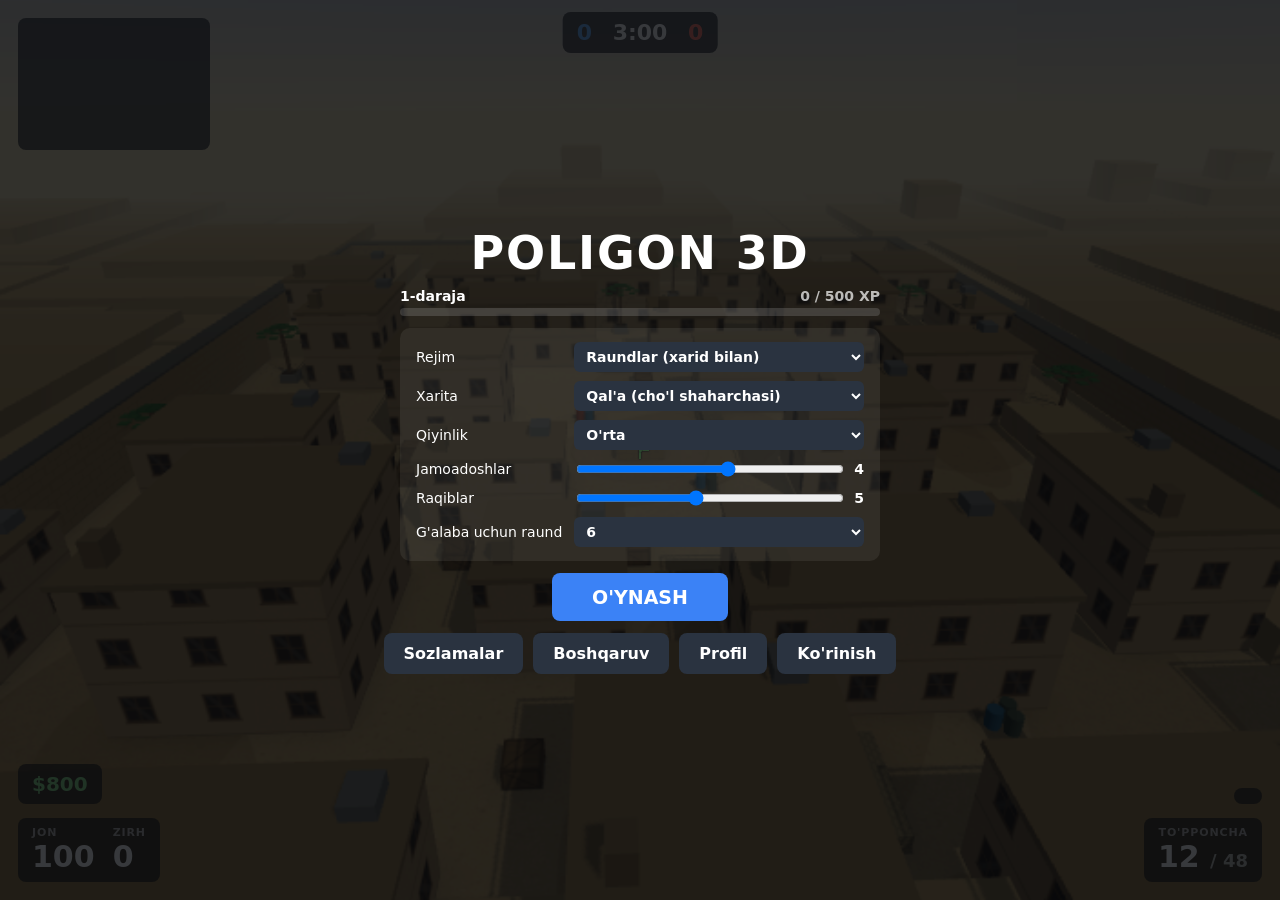
==== commit 1f7f3024: "Poligon 3D: new maps, soldier models, respawn mode, settings and progression - Three detailed maps (" ====
--- a/oyinlar/poligon/index.html
+++ b/oyinlar/poligon/index.html
@@ -16,69 +16,79 @@
   #ammo { right: 18px; bottom: 18px; text-align: right; font-size: 30px; font-weight: 700; }
   #ammo .res { font-size: 18px; opacity: .7; }
   #money { left: 18px; bottom: 96px; font-size: 20px; font-weight: 700; color: #8be28b; }
-  #nade { right: 18px; bottom: 96px; font-size: 15px; font-weight: 600; }
-  #top { left: 50%; top: 12px; transform: translateX(-50%); display: flex; gap: 16px; align-items: center;
-    font-size: 22px; font-weight: 700; }
+  #nade { right: 18px; bottom: 96px; font-size: 14px; font-weight: 600; }
+  #nade b { color: #ffd76b; }
+  #top { left: 50%; top: 12px; transform: translateX(-50%); display: flex; gap: 16px; align-items: center; font-size: 22px; font-weight: 700; }
   .blue { color: #6db3ff; } .red { color: #ff7a6b; }
   #timer { min-width: 64px; text-align: center; font-variant-numeric: tabular-nums; }
   #alive { font-size: 12px; opacity: .75; font-weight: 600; text-align: center; }
-  #radar { position: absolute; left: 18px; top: 18px; border-radius: 8px; background: rgba(8, 12, 18, .62); }
+  #radar { position: absolute; left: 18px; top: 18px; border-radius: 8px; background: rgba(8, 12, 18, .62); width: 192px; height: 132px; }
+  #fps { position: absolute; left: 18px; top: 156px; font-size: 12px; font-weight: 700; opacity: .8; display: none; }
   #feed { position: absolute; right: 18px; top: 18px; text-align: right; font-size: 14px; font-weight: 600; }
   #feed div { background: rgba(8, 12, 18, .62); border-radius: 6px; padding: 4px 10px; margin-bottom: 4px; clear: both; float: right; }
+  #toasts { position: absolute; left: 50%; top: 74px; transform: translateX(-50%); text-align: center; }
+  #toasts div { background: rgba(255, 200, 60, .92); color: #1a1300; border-radius: 8px; padding: 6px 16px; margin-bottom: 6px;
+    font-size: 15px; font-weight: 800; animation: toast 3.6s forwards; }
+  @keyframes toast { 0% { opacity: 0; transform: translateY(-8px); } 8%, 85% { opacity: 1; transform: none; } 100% { opacity: 0; } }
   #cross { position: absolute; left: 50%; top: 50%; width: 0; height: 0; }
   #cross i { position: absolute; background: #7CFF6B; box-shadow: 0 0 2px #000; }
   #cross .l, #cross .r { width: 9px; height: 2px; top: -1px; }
   #cross .u, #cross .d { width: 2px; height: 9px; left: -1px; }
   #cross .dot { width: 3px; height: 3px; left: -1.5px; top: -1.5px; border-radius: 50%; }
   #hit { position: absolute; left: 50%; top: 50%; width: 26px; height: 26px; margin: -13px; opacity: 0;
-    background:
-      linear-gradient(45deg, transparent 46%, #fff 46%, #fff 54%, transparent 54%),
-      linear-gradient(-45deg, transparent 46%, #fff 46%, #fff 54%, transparent 54%);
+    background: linear-gradient(45deg, transparent 46%, #fff 46%, #fff 54%, transparent 54%), linear-gradient(-45deg, transparent 46%, #fff 46%, #fff 54%, transparent 54%);
     -webkit-mask: radial-gradient(circle, transparent 5px, #000 6px); mask: radial-gradient(circle, transparent 5px, #000 6px); }
-  #dmg { position: absolute; left: 50%; top: calc(50% + 34px); transform: translateX(-50%); font-size: 18px; font-weight: 800;
-    text-shadow: 0 1px 4px #000; opacity: 0; white-space: nowrap; }
+  #dmg { position: absolute; left: 50%; top: calc(50% + 34px); transform: translateX(-50%); font-size: 18px; font-weight: 800; text-shadow: 0 1px 4px #000; opacity: 0; white-space: nowrap; }
   #hurt { position: absolute; inset: 0; opacity: 0; background: radial-gradient(ellipse at center, transparent 45%, rgba(255, 0, 0, .55)); }
+  #blind { position: absolute; inset: 0; opacity: 0; background: #fff; }
   #dmgdir { position: absolute; left: 50%; top: 50%; width: 0; height: 0; opacity: 0; }
-  #dmgdir::after { content: ""; position: absolute; left: -40px; top: -150px; width: 80px; height: 14px;
-    border-radius: 50%; border-top: 5px solid #ff3b2f; }
-  #scope { position: absolute; inset: 0; display: none;
-    background: radial-gradient(circle at center, transparent 0, transparent 34vh, #000 34.4vh); }
+  #dmgdir::after { content: ""; position: absolute; left: -40px; top: -150px; width: 80px; height: 14px; border-radius: 50%; border-top: 5px solid #ff3b2f; }
+  #scope { position: absolute; inset: 0; display: none; background: radial-gradient(circle at center, transparent 0, transparent 34vh, #000 34.4vh); }
   #scope::before, #scope::after { content: ""; position: absolute; background: #000; }
   #scope::before { left: 50%; top: 0; bottom: 0; width: 1px; }
   #scope::after { top: 50%; left: 0; right: 0; height: 1px; }
-  #msg { position: absolute; left: 50%; top: 22%; transform: translateX(-50%); text-align: center;
-    font-size: 32px; font-weight: 800; text-shadow: 0 2px 8px #000; white-space: nowrap; }
+  #msg { position: absolute; left: 50%; top: 22%; transform: translateX(-50%); text-align: center; font-size: 32px; font-weight: 800; text-shadow: 0 2px 8px #000; white-space: nowrap; }
   #msg small { display: block; font-size: 16px; font-weight: 600; opacity: .85; margin-top: 6px; }
-  #buy { z-index: 15; pointer-events: none; left: 50%; bottom: 120px; transform: translateX(-50%); font-size: 15px; display: none; min-width: 340px; }
-  #buy h3 { margin: 2px 0 8px; font-size: 14px; letter-spacing: .08em; opacity: .75; }
-  #buy .row { display: flex; justify-content: space-between; gap: 24px; padding: 3px 0; }
+  #buy { z-index: 15; pointer-events: none; left: 50%; bottom: 110px; transform: translateX(-50%); font-size: 14px; display: none; min-width: 520px; }
+  #buy h3 { margin: 2px 0 8px; font-size: 13px; letter-spacing: .08em; opacity: .75; }
+  #buy .rows { display: grid; grid-template-columns: 1fr 1fr; gap: 0 26px; }
+  #buy .row { display: flex; justify-content: space-between; gap: 20px; padding: 3px 0; }
   #buy .row.off { opacity: .4; }
   kbd { background: #fff; color: #000; border-radius: 4px; padding: 0 6px; font: 700 13px system-ui; }
-  #overlay { position: fixed; inset: 0; display: flex; align-items: center; justify-content: center; z-index: 20;
-    background: rgba(5, 8, 12, .84); text-align: center; padding: 14px; overflow: auto; touch-action: pan-y; }
-  #overlay .box { max-width: 640px; margin: auto; }
-  #overlay h1 { font-size: 50px; margin: 0 0 4px; letter-spacing: .04em; }
-  #overlay p { opacity: .85; line-height: 1.5; margin: 8px 0; }
-  .keys { display: grid; grid-template-columns: 1fr 1fr; gap: 6px 22px; text-align: left; margin: 14px auto; font-size: 14px; max-width: 520px; }
-  .set { display: grid; grid-template-columns: auto 1fr auto; gap: 8px 12px; align-items: center; max-width: 420px; margin: 14px auto;
-    font-size: 14px; text-align: left; background: rgba(255, 255, 255, .06); border-radius: 8px; padding: 12px 16px; }
-  .set input[type=range] { width: 100%; }
-  .btns { display: flex; gap: 12px; justify-content: center; margin-top: 14px; flex-wrap: wrap; }
-  button { font: 700 17px system-ui; padding: 12px 24px; border-radius: 8px; border: 0; cursor: pointer; background: #2a3340; color: #fff; }
+  #overlay { position: fixed; inset: 0; display: flex; z-index: 20; background: rgba(5, 8, 12, .8); text-align: center; padding: 14px; overflow: auto; touch-action: pan-y; }
+  #overlay .box { max-width: 680px; width: 100%; margin: auto; }
+  #overlay h1 { font-size: 46px; margin: 0 0 4px; letter-spacing: .04em; }
+  #overlay h2 { font-size: 26px; margin: 0 0 10px; }
+  #overlay p { opacity: .85; line-height: 1.5; margin: 6px 0; }
+  .form { display: grid; grid-template-columns: auto 1fr auto; gap: 9px 12px; align-items: center; max-width: 480px; margin: 12px auto;
+    font-size: 14px; text-align: left; background: rgba(255, 255, 255, .07); border-radius: 10px; padding: 14px 16px; }
+  .form input[type=range] { width: 100%; }
+  .form select { grid-column: span 2; font: 600 14px system-ui; padding: 6px 8px; border-radius: 6px; border: 0; background: #2a3340; color: #fff; }
+  .form input[type=checkbox] { justify-self: start; width: 18px; height: 18px; }
+  .btns { display: flex; gap: 10px; justify-content: center; margin-top: 12px; flex-wrap: wrap; }
+  button { font: 700 16px system-ui; padding: 11px 20px; border-radius: 8px; border: 0; cursor: pointer; background: #2a3340; color: #fff; }
   button:hover { background: #3a4656; }
-  button.main { background: #3b82f6; }
+  button.main { background: #3b82f6; font-size: 19px; padding: 13px 40px; }
   button.main:hover { background: #5a9bff; }
+  button.sm { font-size: 13px; padding: 6px 12px; }
   .note { font-size: 13px; opacity: .6; }
-
-  /* Sensorli ekran boshqaruvi */
+  .lvl { max-width: 480px; margin: 8px auto; font-size: 14px; font-weight: 700; text-align: left; }
+  .bar { height: 8px; border-radius: 4px; background: rgba(255, 255, 255, .15); overflow: hidden; margin-top: 4px; }
+  .bar i { display: block; height: 100%; background: #ffc83c; }
+  .grid2 { display: grid; grid-template-columns: 1fr 1fr; gap: 6px 22px; text-align: left; max-width: 480px; margin: 10px auto; font-size: 14px; }
+  .ach { opacity: .4; } .ach.got { opacity: 1; }
+  .sw { display: flex; gap: 10px; justify-content: center; flex-wrap: wrap; margin: 8px 0 14px; }
+  .sw button { width: 92px; padding: 8px 4px; font-size: 12px; border: 2px solid transparent; }
+  .sw button i { display: block; height: 26px; border-radius: 5px; margin-bottom: 5px; }
+  .sw button.sel { border-color: #ffc83c; }
+  .sw button:disabled { opacity: .4; cursor: default; }
+
   #touch { position: fixed; inset: 0; display: none; z-index: 10; }
   body.touch #touch { display: block; }
   body.touch .pc { display: none !important; }
   body:not(.touch) .mob { display: none !important; }
-  .tb { position: absolute; width: 58px; height: 58px; border-radius: 50%; background: rgba(255, 255, 255, .16);
-    border: 2px solid rgba(255, 255, 255, .4); display: flex; align-items: center; justify-content: center;
-    font-size: 11px; font-weight: 800; letter-spacing: .03em; text-align: center; line-height: 1.1; }
-  .tb.on { background: rgba(120, 180, 255, .5); }
+  .tb { position: absolute; width: 58px; height: 58px; border-radius: 50%; background: rgba(255, 255, 255, .16); border: 2px solid rgba(255, 255, 255, .4);
+    display: flex; align-items: center; justify-content: center; font-size: 11px; font-weight: 800; letter-spacing: .03em; text-align: center; line-height: 1.1; }
   #tFire { right: 26px; bottom: 74px; width: 84px; height: 84px; background: rgba(255, 90, 70, .32); font-size: 13px; }
   #tAds { right: 124px; bottom: 44px; }
   #tJump { right: 24px; bottom: 172px; }
@@ -86,27 +96,36 @@
   #tCrouch { right: 196px; bottom: 16px; }
   #tSwap { right: 124px; top: 78px; }
   #tNade { right: 54px; top: 78px; }
+  #tNadeType { right: 194px; top: 78px; }
+  #tBuy { right: 264px; top: 78px; }
   #tPause { right: 12px; top: 10px; width: 40px; height: 40px; }
-  #stick { position: absolute; width: 120px; height: 120px; margin: -60px; border-radius: 50%; display: none;
-    background: rgba(255, 255, 255, .1); border: 2px solid rgba(255, 255, 255, .35); }
+  #stick { position: absolute; width: 120px; height: 120px; margin: -60px; border-radius: 50%; display: none; background: rgba(255, 255, 255, .1); border: 2px solid rgba(255, 255, 255, .35); }
   #stick i { position: absolute; left: 50%; top: 50%; width: 50px; height: 50px; margin: -25px; border-radius: 50%; background: rgba(255, 255, 255, .5); }
+  #editbar { position: fixed; left: 50%; top: 8px; transform: translateX(-50%); z-index: 25; display: none; gap: 10px; align-items: center;
+    background: rgba(8, 12, 18, .9); border-radius: 10px; padding: 8px 12px; font-size: 13px; font-weight: 600; white-space: nowrap; }
+  body.editing .tb { border-color: #ffc83c; border-style: dashed; }
   body.touch #vitals { left: 50%; bottom: 8px; transform: translateX(-104%); font-size: 20px; padding: 4px 10px; }
   body.touch #ammo { left: 50%; right: auto; bottom: 8px; transform: translateX(4%); font-size: 20px; padding: 4px 10px; }
   body.touch #money { left: 12px; top: 124px; bottom: auto; font-size: 15px; padding: 4px 10px; }
   body.touch #nade { display: none; }
-  body.touch #radar { left: 12px; top: 10px; width: 140px; height: auto; }
+  body.touch #radar { left: 12px; top: 10px; width: 150px; height: 103px; }
+  body.touch #fps { left: 12px; top: 160px; }
   body.touch #feed { right: 60px; top: 10px; font-size: 12px; }
   body.touch #top { top: 6px; font-size: 17px; padding: 4px 10px; }
+  body.touch #toasts { top: 56px; }
   body.touch #msg { font-size: 22px; top: 18%; }
   body.touch #msg small { font-size: 13px; }
-  body.touch #buy { bottom: 64px; pointer-events: auto; font-size: 14px; }
+  body.touch #buy { bottom: 60px; pointer-events: auto; min-width: 500px; }
   body.touch #buy .row { padding: 7px 4px; }
-  body.touch #buy .rows { display: grid; grid-template-columns: 1fr 1fr; gap: 0 22px; }
-  body.touch #buy { min-width: 480px; }
-  body.touch #overlay h1 { font-size: 32px; }
-  body.touch #overlay p { font-size: 13px; margin: 4px 0; }
-  #rotate { position: fixed; inset: 0; z-index: 30; background: #0b0f14; display: none; align-items: center; justify-content: center;
-    font-size: 20px; font-weight: 700; text-align: center; padding: 30px; }
+  body.touch #overlay h1 { font-size: 26px; margin: 0; }
+  body.touch #overlay { padding: 8px; }
+  body.touch .form { grid-template-columns: auto 1fr auto auto 1fr auto; max-width: 640px; margin: 6px auto; padding: 10px 12px; gap: 7px 10px; }
+  body.touch .lvl { max-width: 640px; margin: 4px auto; }
+  body.touch .btns { margin-top: 8px; }
+  body.touch button { padding: 9px 16px; font-size: 14px; }
+  body.touch button.main { padding: 10px 44px; font-size: 17px; }
+  body.touch #buy { background: rgba(8, 12, 18, .93); }
+  #rotate { position: fixed; inset: 0; z-index: 30; background: #0b0f14; display: none; align-items: center; justify-content: center; font-size: 20px; font-weight: 700; text-align: center; padding: 30px; }
   @media (orientation: portrait) and (pointer: coarse) { #rotate { display: flex; } }
 </style>
 </head>
@@ -114,22 +133,25 @@
 <canvas id="view"></canvas>
 
 <div id="hud">
-  <canvas id="radar" width="186" height="138"></canvas>
+  <canvas id="radar" width="256" height="176"></canvas>
+  <div id="fps"></div>
   <div id="top" class="panel">
     <span class="blue" id="sb">0</span>
     <span><div id="timer">3:00</div><div id="alive"></div></span>
     <span class="red" id="sr">0</span>
   </div>
   <div id="feed"></div>
+  <div id="toasts"></div>
   <div id="scope"></div>
   <div id="hurt"></div>
+  <div id="blind"></div>
   <div id="dmgdir"></div>
   <div id="cross"><i class="l"></i><i class="r"></i><i class="u"></i><i class="d"></i><i class="dot"></i></div>
   <div id="hit"></div>
   <div id="dmg"></div>
   <div id="msg"></div>
   <div id="money" class="panel">$800</div>
-  <div id="nade" class="panel">Granata: 0</div>
+  <div id="nade" class="panel"></div>
   <div id="vitals" class="panel">
     <div><small>JON</small><span id="hp">100</span></div>
     <div><small>ZIRH</small><span id="ar">0</span></div>
@@ -140,14 +162,21 @@
 
 <div id="touch">
   <div id="stick"><i></i></div>
-  <div class="tb" id="tFire" data-act="fire">OTISH</div>
-  <div class="tb" id="tAds" data-act="ads">NISHON</div>
-  <div class="tb" id="tJump" data-act="jump">SAKRA</div>
-  <div class="tb" id="tReload" data-act="reload">O'QLA</div>
-  <div class="tb" id="tCrouch" data-act="crouch">CHO'K</div>
-  <div class="tb" id="tSwap" data-act="swap">QUROL</div>
-  <div class="tb" id="tNade" data-act="nade">GRAN<br>0</div>
-  <div class="tb" id="tPause" data-act="pause">II</div>
+  <div class="tb" id="tFire" data-act="fire" data-size="84">OTISH</div>
+  <div class="tb" id="tAds" data-act="ads" data-size="58">NISHON</div>
+  <div class="tb" id="tJump" data-act="jump" data-size="58">SAKRA</div>
+  <div class="tb" id="tReload" data-act="reload" data-size="58">O'QLA</div>
+  <div class="tb" id="tCrouch" data-act="crouch" data-size="58">CHO'K</div>
+  <div class="tb" id="tSwap" data-act="swap" data-size="58">QUROL</div>
+  <div class="tb" id="tNade" data-act="nade" data-size="58">GRAN</div>
+  <div class="tb" id="tNadeType" data-act="nadeType" data-size="58">TUR</div>
+  <div class="tb" id="tBuy" data-act="buy" data-size="58">XARID</div>
+  <div class="tb" id="tPause" data-act="pause" data-size="40">II</div>
+</div>
+<div id="editbar">
+  <span>Tugmalarni suring</span>
+  <span>O'lcham</span><input type="range" id="edScale" min="0.7" max="1.5" step="0.05">
+  <button class="sm" id="edReset">Asl holat</button><button class="sm" id="edDone" style="background:#3b82f6">Tayyor</button>
 </div>
 
 <div id="overlay"><div class="box" id="obox"></div></div>
@@ -172,7 +201,7 @@
 });
 (() => {
 'use strict';
-const T = THREE;
+const T = THREE, V3 = T.Vector3;
 const $ = id => document.getElementById(id);
 const DEBUG = /[?&]debug/.test(location.search);
 const rand = (a = 1, b) => b === undefined ? Math.random() * a : a + Math.random() * (b - a);
@@ -181,185 +210,534 @@
 const pick = arr => arr[Math.floor(Math.random() * arr.length)];
 const angDiff = (a, b) => { let d = (b - a) % (Math.PI * 2); if (d > Math.PI) d -= Math.PI * 2; if (d < -Math.PI) d += Math.PI * 2; return d; };
 const COARSE = !!(window.matchMedia && matchMedia('(pointer: coarse)').matches);
-
-// ---------------------------------------------------------------- Sozlamalar
-const settings = { sens: 1, vol: .7, invert: false };
-try { Object.assign(settings, JSON.parse(localStorage.getItem('poligon-sozlamalar') || '{}')); } catch (e) {}
-function saveSettings() { try { localStorage.setItem('poligon-sozlamalar', JSON.stringify(settings)); } catch (e) {} }
-
-// ---------------------------------------------------------------- Xarita
-// # devor, c past to'siq (ustiga sakrab chiqsa bo'ladi), P o'yinchi, b ko'k jamoa, r qizil jamoa
-const MAP = [
-  '###############################',
-  '#b...b..#.....c.......#..r...r#',
-  '#.......#.....................#',
-  '#..P....#....##...c...#.......#',
-  '#.......c....##.......#...c...#',
-  '#b......#.............#......r#',
-  '###..####..c......c...###..####',
-  '#.......#....#####....#.......#',
-  '#..c....#.............#....c..#',
-  '#.............c...c...........#',
-  '#.......#......###....#.......#',
-  '####.####......###....####.####',
-  '#.......#.............#.......#',
-  '#....c......c.....c........c..#',
-  '#.......#.............#.......#',
-  '#.......#....#####....#.......#',
-  '###..####.............###..####',
-  '#b......#..c......c...#......r#',
-  '#.......c....##.......#...c...#',
-  '#.......#....##...c...#.......#',
-  '#.......#.....................#',
-  '#b...b..#.....c.......#..r...r#',
-  '###############################',
+// Xaritalar har safar bir xil chiqishi uchun o'z tasodifiy sonlar generatori
+let seed = 1;
+const srand = () => { seed = (seed * 1664525 + 1013904223) >>> 0; return seed / 4294967296; };
+
+// ---------------------------------------------------------------- Sozlamalar va profil
+const settings = {
+  sens: 1, vol: .7, invert: false, quality: 'auto', showFps: false,
+  keys: { fwd: 'KeyW', back: 'KeyS', left: 'KeyA', right: 'KeyD', jump: 'Space', crouch: 'KeyC', sprint: 'ShiftLeft', reload: 'KeyR',
+    swap: 'KeyQ', nade: 'KeyG', nadeType: 'KeyX', buy: 'KeyB', full: 'KeyF' },
+  touch: { scale: 1, autoFire: true, assist: true, pos: {} },
+  match: { mode: 'rounds', map: 0, diff: 1, mates: 4, foes: 5, rounds: 6, kills: 30 },
+};
+const profile = { xp: 0, kills: 0, deaths: 0, heads: 0, matches: 0, wins: 0, best: 0, ach: {}, wskin: 'std', outfit: 'blue' };
+function loadStore(key, into) {
+  try {
+    const d = JSON.parse(localStorage.getItem(key) || '{}');
+    for (const k in d) { if (into[k] && typeof into[k] === 'object' && !Array.isArray(into[k])) Object.assign(into[k], d[k]); else into[k] = d[k]; }
+  } catch (e) {}
+}
+loadStore('poligon-sozlamalar', settings); loadStore('poligon-profil', profile);
+const saveSettings = () => { try { localStorage.setItem('poligon-sozlamalar', JSON.stringify(settings)); } catch (e) {} };
+const saveProfile = () => { try { localStorage.setItem('poligon-profil', JSON.stringify(profile)); } catch (e) {} };
+const levelOf = xp => Math.floor((Math.sqrt(1 + 8 * xp / 500) - 1) / 2) + 1;
+const xpFor = lvl => 500 * lvl * (lvl - 1) / 2;
+const WSKINS = [
+  { id: 'std', name: 'Standart', lvl: 1, body: 0x24272c, acc: 0x80552f },
+  { id: 'sand', name: 'Qum', lvl: 2, body: 0xb59a6a, acc: 0x5d4a2c },
+  { id: 'forest', name: "O'rmon", lvl: 3, body: 0x3f5a3a, acc: 0x23281c },
+  { id: 'ice', name: 'Muz', lvl: 5, body: 0x3a6ea8, acc: 0xd5e3f0 },
+  { id: 'fire', name: 'Olov', lvl: 7, body: 0x9c2f24, acc: 0x1b1b1b },
+  { id: 'gold', name: 'Oltin', lvl: 10, body: 0xc9a227, acc: 0x2a2110 },
 ];
-const CELL = 4, WALL_H = 5.5, CRATE_H = 1.2;
-const ROWS = MAP.length, COLS = MAP[0].length;
-const grid = [], freeCells = [], spawns = { blue: [], red: [], player: null };
-const cellCenter = (c, r) => new T.Vector3((c + .5) * CELL, 0, (r + .5) * CELL);
-for (let r = 0; r < ROWS; r++) {
-  grid.push([]);
-  for (let c = 0; c < COLS; c++) {
-    const ch = MAP[r][c];
-    grid[r].push(ch === '#' ? WALL_H : ch === 'c' ? CRATE_H : 0);
-    if (ch !== '#' && ch !== 'c') freeCells.push([c, r]);
-    if (ch === 'b') spawns.blue.push(cellCenter(c, r));
-    if (ch === 'r') spawns.red.push(cellCenter(c, r));
-    if (ch === 'P') spawns.player = cellCenter(c, r);
-  }
-}
-const cellH = (c, r) => (r < 0 || c < 0 || r >= ROWS || c >= COLS) ? WALL_H : grid[r][c];
+const OUTFITS = [
+  { id: 'blue', name: "Ko'k", lvl: 1, uni: 0x2f5fae, vest: 0x1b2f55, pants: 0x2b3038, helm: 0x1b2f55 },
+  { id: 'green', name: 'Yashil', lvl: 3, uni: 0x3d6b3a, vest: 0x24361f, pants: 0x3a3a2c, helm: 0x24361f },
+  { id: 'black', name: 'Qora', lvl: 5, uni: 0x2a2d33, vest: 0x15171a, pants: 0x1f2126, helm: 0x15171a },
+  { id: 'violet', name: 'Binafsha', lvl: 8, uni: 0x6a3fa8, vest: 0x35205a, pants: 0x2b2a38, helm: 0x35205a },
+];
+const RED_OUTFIT = { uni: 0xa8862f, vest: 0x8a2a1f, pants: 0x4a3f2c, helm: 0x7a2319 };
+const ACH = [
+  { id: 'first', name: 'Birinchi qon', desc: "Birinchi raqibni yo'q qiling", ok: p => p.kills >= 1 },
+  { id: 'k50', name: 'Jangchi', desc: '50 ta raqib', ok: p => p.kills >= 50 },
+  { id: 'k250', name: 'Veteran', desc: '250 ta raqib', ok: p => p.kills >= 250 },
+  { id: 'h25', name: 'Mergan', desc: '25 ta boshga otish', ok: p => p.heads >= 25 },
+  { id: 's5', name: "To'xtovsiz", desc: "O'lmasdan 5 ta raqib", ok: p => p.best >= 5 },
+  { id: 'w1', name: "G'olib", desc: "Birinchi g'alaba", ok: p => p.wins >= 1 },
+  { id: 'hard', name: 'Temir iroda', desc: "Qiyin darajada g'alaba", ok: (p, c) => c && c.hardWin },
+  { id: 'nade', name: 'Portlovchi', desc: "Granata bilan yo'q qiling", ok: (p, c) => c && c.nadeKill },
+];
+function toast(html) { const d = document.createElement('div'); d.innerHTML = html; $('toasts').appendChild(d); setTimeout(() => d.remove(), 3700); }
+function addXp(n, ctx) {
+  const before = levelOf(profile.xp); profile.xp += n;
+  for (const a of ACH) if (!profile.ach[a.id] && a.ok(profile, ctx)) { profile.ach[a.id] = 1; profile.xp += 300; toast('Yutuq: ' + a.name + ' +300'); }
+  const after = levelOf(profile.xp);
+  if (after > before) {
+    const un = [...WSKINS, ...OUTFITS].filter(s => s.lvl > before && s.lvl <= after).map(s => s.name);
+    toast(after + '-daraja!' + (un.length ? ' Ochildi: ' + un.join(', ') : '')); beep(660, .12); setTimeout(() => beep(990, .2), 130);
+  }
+  saveProfile();
+}
+
+// ---------------------------------------------------------------- Dunyo to'ri
+// Xarita 2 metrli kataklardan iborat. Har bir katakning balandligi bor: 0 = bo'sh joy.
+const GW = 64, GH = 44, CS = 2, MW = GW * CS, MH = GH * CS, OOB = 99;
+let hgt = new Float32Array(GW * GH), typ = new Uint8Array(GW * GH);
+let freeCells = [], spawnCells = { blue: [], red: [] }, mapObjs = [];
+const KIND = { wall: [1, 6], bld: [1, 7], crate: [2, 1.2], crate2: [2, 2.4], cont: [3, 2.6], sand: [4, 1.0], barrel: [5, 1.1], car: [6, 1.4], planter: [7, .9], pillar: [8, 3] };
+const cellH = (c, r) => (r < 0 || c < 0 || r >= GH || c >= GW) ? OOB : hgt[r * GW + c];
+const cellCenter = (c, r) => new V3((c + .5) * CS, 0, (r + .5) * CS);
 
 function blocked(x, z, rad, feet) {
-  const c0 = Math.floor((x - rad) / CELL), c1 = Math.floor((x + rad) / CELL);
-  const r0 = Math.floor((z - rad) / CELL), r1 = Math.floor((z + rad) / CELL);
+  const c0 = Math.floor((x - rad) / CS), c1 = Math.floor((x + rad) / CS), r0 = Math.floor((z - rad) / CS), r1 = Math.floor((z + rad) / CS);
   for (let r = r0; r <= r1; r++) for (let c = c0; c <= c1; c++) if (cellH(c, r) > feet + .35) return true;
   return false;
 }
-// Devor bo'ylab sirpanib yurish. Qaysi o'q to'silganini qaytaradi (1 = x, 2 = z).
 function slide(pos, dx, dz, rad) {
   let hit = 0;
   if (!blocked(pos.x + dx, pos.z, rad, pos.y)) pos.x += dx; else hit |= 1;
   if (!blocked(pos.x, pos.z + dz, rad, pos.y)) pos.z += dz; else hit |= 2;
   return hit;
 }
-function groundAt(x, z, feet) {
-  const h = cellH(Math.floor(x / CELL), Math.floor(z / CELL));
-  return h <= feet + .35 ? h : 0;
-}
-
-// Yo'l topish: nishondan boshlab kenglik bo'yicha qidiruv (BFS)
+function groundAt(x, z, feet) { const h = cellH(Math.floor(x / CS), Math.floor(z / CS)); return h <= feet + .35 ? h : 0; }
+
+// Nurni to'r bo'ylab yuritish: devorga, to'siq ustiga yoki yerga tegish nuqtasini topadi
+const RH = { t: 0, nx: 0, ny: 0, nz: 0, type: 0 };
+function rayGrid(ox, oy, oz, dx, dy, dz, maxT) {
+  let cx = Math.floor(ox / CS), cz = Math.floor(oz / CS);
+  const sx = dx > 0 ? 1 : -1, sz = dz > 0 ? 1 : -1;
+  const tdx = dx !== 0 ? Math.abs(CS / dx) : 1e9, tdz = dz !== 0 ? Math.abs(CS / dz) : 1e9;
+  let tmx = dx !== 0 ? (dx > 0 ? (cx + 1) * CS - ox : ox - cx * CS) / Math.abs(dx) : 1e9;
+  let tmz = dz !== 0 ? (dz > 0 ? (cz + 1) * CS - oz : oz - cz * CS) / Math.abs(dz) : 1e9;
+  const tG = dy < 0 ? -oy / dy : 1e9;
+  let t0 = 0, axis = -1;
+  for (let i = 0; i < 240; i++) {
+    const t1 = Math.min(tmx, tmz), h = cellH(cx, cz);
+    if (h > 0) {
+      if (oy + dy * t0 < h) {
+        if (t0 > maxT) return null;
+        RH.t = t0; RH.nx = axis === 0 ? -sx : 0; RH.ny = axis === -1 ? 1 : 0; RH.nz = axis === 1 ? -sz : 0; RH.type = h === OOB ? 0 : typ[cz * GW + cx]; return RH;
+      }
+      if (dy < 0 && oy + dy * Math.min(t1, maxT) < h) {
+        const t = (h - oy) / dy; if (t > maxT) return null;
+        RH.t = t; RH.nx = 0; RH.ny = 1; RH.nz = 0; RH.type = typ[cz * GW + cx]; return RH;
+      }
+    }
+    if (tG <= t1) { if (tG > maxT) return null; RH.t = tG; RH.nx = 0; RH.ny = 1; RH.nz = 0; RH.type = 1; return RH; }
+    if (t1 > maxT) return null;
+    if (tmx < tmz) { cx += sx; t0 = tmx; tmx += tdx; axis = 0; } else { cz += sz; t0 = tmz; tmz += tdz; axis = 1; }
+  }
+  return null;
+}
+const smokes = [];
+function los(a, b) {
+  const dx = b.x - a.x, dy = b.y - a.y, dz = b.z - a.z, len = Math.hypot(dx, dy, dz);
+  if (len < .1) return true;
+  for (const s of smokes) {   // tutun ichidan ko'rinmaydi
+    const t = clamp(((s.x - a.x) * dx + (s.y - a.y) * dy + (s.z - a.z) * dz) / (len * len), 0, 1);
+    if (Math.hypot(a.x + dx * t - s.x, a.y + dy * t - s.y, a.z + dz * t - s.z) < s.r) return false;
+  }
+  return !rayGrid(a.x, a.y, a.z, dx / len, dy / len, dz / len, len - .05);
+}
+
+// Yo'l topish: kenglik bo'yicha qidiruv (BFS)
 const NB = [[1, 0], [-1, 0], [0, 1], [0, -1], [1, 1], [1, -1], [-1, 1], [-1, -1]];
+const pfNext = new Int32Array(GW * GH), pfQueue = new Int32Array(GW * GH);
 function findPath(from, to) {
-  const sc = Math.floor(from.x / CELL), sr = Math.floor(from.z / CELL);
-  const tc = Math.floor(to.x / CELL), tr = Math.floor(to.z / CELL);
+  const sc = Math.floor(from.x / CS), sr = Math.floor(from.z / CS), tc = Math.floor(to.x / CS), tr = Math.floor(to.z / CS);
   if (sc === tc && sr === tr) return [];
-  const next = new Int32Array(COLS * ROWS).fill(-1);
-  const start = sr * COLS + sc, goal = tr * COLS + tc;
-  const queue = [goal]; next[goal] = goal;
-  for (let qi = 0; qi < queue.length; qi++) {
-    const cur = queue[qi];
+  if (tc < 0 || tr < 0 || tc >= GW || tr >= GH || sc < 0 || sr < 0 || sc >= GW || sr >= GH) return null;
+  pfNext.fill(-1);
+  const start = sr * GW + sc, goal = tr * GW + tc;
+  let qn = 0; pfQueue[qn++] = goal; pfNext[goal] = goal;
+  for (let qi = 0; qi < qn; qi++) {
+    const cur = pfQueue[qi];
     if (cur === start) break;
-    const cc = cur % COLS, cr = (cur - cc) / COLS;
+    const cc = cur % GW, cr = (cur - cc) / GW;
     for (const [dc, dr] of NB) {
       const nc = cc + dc, nr = cr + dr;
       if (cellH(nc, nr) !== 0) continue;
       if (dc && dr && (cellH(cc + dc, cr) !== 0 || cellH(cc, cr + dr) !== 0)) continue;
-      const ni = nr * COLS + nc;
-      if (next[ni] !== -1) continue;
-      next[ni] = cur; queue.push(ni);
-    }
-  }
-  if (next[start] === -1) return null;
+      const ni = nr * GW + nc;
+      if (pfNext[ni] !== -1) continue;
+      pfNext[ni] = cur; pfQueue[qn++] = ni;
+    }
+  }
+  if (pfNext[start] === -1) return null;
   const path = [];
-  for (let cur = next[start]; ; cur = next[cur]) {
-    const c = cur % COLS;
-    if (cellH(c, (cur - c) / COLS) === 0) path.push(cellCenter(c, (cur - c) / COLS));
+  for (let cur = pfNext[start]; ; cur = pfNext[cur]) {
+    const c = cur % GW, r = (cur - c) / GW;
+    if (hgt[cur] === 0) path.push(cellCenter(c, r));
     if (cur === goal) break;
   }
   return path;
+}
+
+// ---------------------------------------------------------------- Xaritalar
+// Har bir xarita chap yarmi bilan beriladi, o'ng yarmi markazga nisbatan aks ettiriladi (ikki jamoaga teng sharoit).
+const B = (x, z, w, d, h, o) => ['bld', x, z, w, d, Object.assign({ h }, o)];
+const MAPS = [
+  {
+    name: "Qal'a (cho'l shaharchasi)",
+    theme: { skyTop: 0x3f86d6, skyLow: 0xecdcb4, fog: 0xe6d6b0, fogNear: 60, fogFar: 200, sun: 0xfff0c8, sunI: 1.75, sunDir: [.55, .8, -.35], hemi: [0xfff3d6, 0x9a7b4f, .95],
+      wall: 'sandstone', bld: 'adobe', ground: 'sand', skyline: 'dunes' },
+    objs: [
+      B(8, 1, 6, 5, 7), B(8, 9, 4, 8, 6), B(8, 20, 6, 5, 8), B(8, 28, 4, 7, 6), B(8, 38, 7, 5, 7),
+      B(17, 1, 5, 3, 6), B(16, 8, 7, 6, 9), B(18, 17, 4, 4, 6), B(16, 24, 5, 8, 7), B(18, 35, 6, 4, 8),
+      B(26, 4, 4, 6, 7), B(25, 14, 3, 5, 6), B(27, 28, 4, 5, 8),
+      ['pillar', 31, 21, 2, 2, { h: 1.2 }],
+      ['crate', 14, 18, 1, 1], ['crate2', 23, 15, 1, 1], ['crate', 23, 21, 1, 1], ['crate', 24, 21, 1, 1], ['crate', 5, 8, 1, 1], ['crate', 5, 30, 1, 1],
+      ['crate', 29, 12, 1, 1], ['crate2', 30, 12, 1, 1], ['crate', 22, 32, 1, 1], ['crate', 13, 36, 1, 1], ['crate', 26, 39, 2, 1],
+      ['barrel', 15, 30, 1, 1], ['barrel', 23, 5, 1, 1], ['barrel', 12, 7, 1, 1], ['barrel', 28, 24, 1, 1],
+      ['sand', 12, 26, 3, 1], ['sand', 24, 10, 1, 3], ['sand', 28, 18, 2, 1], ['sand', 21, 22, 1, 2],
+      ['planter', 6, 18, 1, 1, { tree: 'palm' }], ['planter', 15, 4, 1, 1, { tree: 'palm' }], ['planter', 22, 40, 1, 1, { tree: 'palm' }], ['planter', 30, 2, 1, 1, { tree: 'palm' }],
+      ['planter', 14, 22, 1, 1, { tree: 'palm' }],
+    ],
+  },
+  {
+    name: 'Port (konteynerlar)',
+    theme: { skyTop: 0x6f8aa3, skyLow: 0xcfd9e0, fog: 0xc3ced6, fogNear: 50, fogFar: 180, sun: 0xffffff, sunI: 1.25, sunDir: [-.4, .85, .35], hemi: [0xe8f0f7, 0x6a6f75, 1.05],
+      wall: 'concrete', bld: 'metal', ground: 'asphalt', skyline: 'port' },
+    objs: [
+      B(8, 1, 8, 6, 8), B(8, 37, 8, 6, 8), B(20, 39, 6, 4, 6),
+      ['cont', 9, 10, 3, 1], ['cont', 13, 10, 3, 1, { h: 5.2 }], ['cont', 9, 13, 3, 1, { h: 5.2 }], ['cont', 12, 16, 3, 1], ['cont', 9, 20, 3, 1], ['cont', 13, 23, 3, 1, { h: 5.2 }],
+      ['cont', 9, 26, 3, 1], ['cont', 12, 29, 3, 1, { h: 5.2 }], ['cont', 9, 32, 3, 1], ['cont', 14, 33, 3, 1],
+      ['cont', 19, 3, 1, 3], ['cont', 19, 8, 1, 3, { h: 5.2 }], ['cont', 21, 14, 1, 3], ['cont', 19, 20, 1, 3, { h: 5.2 }], ['cont', 22, 26, 1, 3], ['cont', 19, 31, 1, 3],
+      ['cont', 24, 5, 1, 3, { h: 5.2 }], ['cont', 26, 11, 1, 3], ['cont', 24, 17, 1, 3], ['cont', 25, 29, 1, 3, { h: 5.2 }], ['cont', 26, 35, 1, 3],
+      ['cont', 29, 2, 1, 3], ['cont', 30, 8, 1, 3, { h: 5.2 }], ['cont', 29, 15, 1, 3], ['cont', 30, 27, 1, 3], ['cont', 29, 37, 1, 3],
+      ['pillar', 30, 20, 1, 1, { h: 13, crane: 1 }], ['pillar', 30, 23, 1, 1, { h: 13, crane: 1 }],
+      ['car', 16, 18, 2, 1], ['car', 5, 12, 1, 2], ['car', 27, 24, 2, 1],
+      ['barrel', 17, 12, 1, 1], ['barrel', 17, 28, 1, 1], ['barrel', 27, 32, 1, 1], ['barrel', 22, 8, 1, 1], ['barrel', 6, 24, 1, 1],
+      ['crate', 16, 24, 1, 2], ['crate2', 22, 10, 1, 1], ['crate', 23, 10, 1, 1], ['crate', 5, 32, 1, 1], ['crate', 28, 19, 1, 1], ['crate', 17, 36, 2, 1],
+      ['sand', 22, 22, 2, 1], ['sand', 27, 7, 1, 2],
+    ],
+  },
+  {
+    name: 'Shahar (kechki payt)',
+    theme: { skyTop: 0x27356b, skyLow: 0xf3a65c, fog: 0xc79372, fogNear: 55, fogFar: 190, sun: 0xffb070, sunI: 1.5, sunDir: [.75, .42, .3], hemi: [0x9fb0e0, 0x4a3a32, .9],
+      wall: 'brick', bld: 'city', ground: 'city', skyline: 'city', lamps: true },
+    objs: [
+      B(8, 1, 8, 7, 10), B(18, 1, 9, 5, 12), B(8, 10, 6, 7, 8), B(16, 9, 5, 8, 11), B(23, 8, 4, 9, 9),
+      B(8, 27, 7, 6, 9), B(8, 36, 10, 7, 12), B(17, 27, 5, 6, 10), B(20, 35, 7, 8, 8), B(24, 27, 3, 5, 11),
+      ['pillar', 31, 21, 2, 2, { h: 2.6 }],
+      ['car', 12, 20, 2, 1], ['car', 20, 23, 2, 1], ['car', 26, 21, 2, 1], ['car', 31, 8, 1, 2], ['car', 32, 14, 1, 2], ['car', 6, 22, 1, 2],
+      ['cont', 16, 21, 3, 1, { bus: 1 }],
+      ['sand', 29, 18, 2, 1], ['sand', 24, 25, 1, 1], ['sand', 14, 18, 2, 1], ['sand', 21, 19, 1, 2],
+      ['crate', 14, 12, 1, 1], ['crate', 22, 12, 1, 1], ['crate2', 21, 7, 1, 1], ['crate', 15, 30, 1, 1], ['crate', 22, 33, 2, 1], ['crate', 18, 34, 1, 1], ['crate', 5, 6, 1, 1], ['crate', 5, 38, 1, 1],
+      ['barrel', 16, 6, 1, 1], ['barrel', 28, 10, 1, 1], ['barrel', 27, 33, 1, 1], ['barrel', 14, 25, 1, 1],
+      ['planter', 28, 17, 1, 1, { tree: 'tree' }], ['planter', 10, 18, 1, 1, { tree: 'tree' }], ['planter', 18, 25, 1, 1, { tree: 'tree' }], ['planter', 28, 26, 1, 1, { tree: 'tree' }],
+    ],
+  },
+];
+
+function loadGrid(map) {
+  hgt = new Float32Array(GW * GH); typ = new Uint8Array(GW * GH); mapObjs = [];
+  const add = (kind, x, z, w, d, o = {}) => {
+    const h = o.h || KIND[kind][1];
+    for (let r = z; r < z + d; r++) for (let c = x; c < x + w; c++) { if (c < 0 || r < 0 || c >= GW || r >= GH) continue; hgt[r * GW + c] = Math.max(hgt[r * GW + c], h); typ[r * GW + c] = KIND[kind][0]; }
+    mapObjs.push({ kind, x, z, w, d, h, o });
+  };
+  add('wall', 0, 0, GW, 1); add('wall', 0, GH - 1, GW, 1); add('wall', 0, 1, 1, GH - 2); add('wall', GW - 1, 1, 1, GH - 2);
+  for (const [kind, x, z, w, d, o] of map.objs) {
+    add(kind, x, z, w, d, o);
+    const mx = GW - x - w, mz = GH - z - d;
+    if (mx !== x || mz !== z) add(kind, mx, mz, w, d, o);
+  }
+  // Faqat boshlang'ich joydan yetib boriladigan kataklar o'yinda ishlatiladi
+  const seen = new Uint8Array(GW * GH), q = [];
+  for (let r = 2; r < GH - 2 && !q.length; r++) if (hgt[r * GW + 3] === 0) { q.push(r * GW + 3); seen[r * GW + 3] = 1; }
+  for (let i = 0; i < q.length; i++) {
+    const c = q[i] % GW, r = (q[i] - c) / GW;
+    for (let k = 0; k < 4; k++) { const nc = c + NB[k][0], nr = r + NB[k][1], ni = nr * GW + nc; if (cellH(nc, nr) === 0 && !seen[ni]) { seen[ni] = 1; q.push(ni); } }
+  }
+  freeCells = q.map(i => [i % GW, (i - i % GW) / GW]);
+  spawnCells = { blue: [], red: [] };
+  for (const [c, r] of freeCells) {
+    if (c >= 2 && c <= 5 && (c + r) % 3 === 0) spawnCells.blue.push([c, r]);
+    if (c >= GW - 6 && c <= GW - 3 && (c + r) % 3 === 0) spawnCells.red.push([c, r]);
+  }
 }
 
 // ---------------------------------------------------------------- Sahna
 const canvas = $('view');
-const renderer = new T.WebGLRenderer({ canvas, antialias: !COARSE, powerPreference: 'high-performance' });
-renderer.setPixelRatio(Math.min(devicePixelRatio || 1, COARSE ? 1.5 : 2));
-renderer.shadowMap.enabled = true;
-renderer.shadowMap.type = COARSE ? T.PCFShadowMap : T.PCFSoftShadowMap;
+const renderer = new T.WebGLRenderer({ canvas, antialias: !COARSE && settings.quality !== 'low', powerPreference: 'high-performance' });
+renderer.shadowMap.enabled = true; renderer.shadowMap.type = T.PCFShadowMap; renderer.shadowMap.autoUpdate = false;
 renderer.autoClear = false;
-const MW = COLS * CELL, MH = ROWS * CELL;
 const scene = new T.Scene();
-scene.background = new T.Color(0x9cc3e6);
-scene.fog = new T.Fog(0x9cc3e6, 50, 170);
-const camera = new T.PerspectiveCamera(75, 1, .05, 400);
+scene.fog = new T.Fog(0xffffff, 50, 180);
+const camera = new T.PerspectiveCamera(75, 1, .06, 700);
 camera.rotation.order = 'YXZ';
 const vmScene = new T.Scene();
 const vmCamera = new T.PerspectiveCamera(55, 1, .01, 10);
-
-scene.add(new T.HemisphereLight(0xdfeeff, 0x6b5d4a, .95));
-const sun = new T.DirectionalLight(0xfff1d6, 1.5);
-sun.position.set(MW * .5 + 40, 80, MH * .5 - 50);
-sun.target.position.set(MW * .5, 0, MH * .5);
-sun.castShadow = true;
-sun.shadow.mapSize.set(COARSE ? 1024 : 2048, COARSE ? 1024 : 2048);
-Object.assign(sun.shadow.camera, { left: -82, right: 82, top: 66, bottom: -66, near: 1, far: 220 });
-sun.shadow.bias = -.0008;
-scene.add(sun, sun.target);
-vmScene.add(new T.HemisphereLight(0xffffff, 0x555555, 1.25));
+const hemi = new T.HemisphereLight(0xffffff, 0x666666, 1); scene.add(hemi);
+const sun = new T.DirectionalLight(0xffffff, 1.5); sun.castShadow = true;
+Object.assign(sun.shadow.camera, { left: -84, right: 84, top: 70, bottom: -70, near: 1, far: 320 }); sun.shadow.bias = -.0012;
+scene.add(sun, sun.target); sun.target.position.set(MW / 2, 0, MH / 2);
+const vmHemi = new T.HemisphereLight(0xffffff, 0x555555, 1.2); vmScene.add(vmHemi);
 const vmSun = new T.DirectionalLight(0xffffff, 1.1); vmSun.position.set(1, 2, 1); vmScene.add(vmSun);
 
-function makeTexture(size, draw, rx = 1, ry = 1) {
-  const cv = document.createElement('canvas'); cv.width = cv.height = size;
-  draw(cv.getContext('2d'), size);
+// Sifat: 'auto' rejimida kadrlar soni past bo'lsa tasvir o'lchami o'zi kichrayadi
+let resScale = 1, fpsAvg = 60, fpsT = 0, fpsN = 0;
+const maxScale = () => settings.quality === 'low' ? .75 : settings.quality === 'med' ? 1 : Math.min(devicePixelRatio || 1, settings.quality === 'high' ? 2 : COARSE ? 1.25 : 1.5);
+function applyQuality() {
+  resScale = settings.quality === 'auto' ? Math.min(1, maxScale()) : maxScale();
+  const sh = settings.quality === 'low' ? 0 : settings.quality === 'high' ? 2048 : COARSE ? 1024 : 2048;
+  sun.castShadow = sh > 0;
+  if (sh && sun.shadow.mapSize.x !== sh) { sun.shadow.mapSize.set(sh, sh); if (sun.shadow.map) { sun.shadow.map.dispose(); sun.shadow.map = null; } }
+  renderer.shadowMap.needsUpdate = true;
+  $('fps').style.display = settings.showFps ? 'block' : 'none';
+  resize();
+}
+function resize() {
+  const w = innerWidth, h = innerHeight;
+  renderer.setPixelRatio(resScale); renderer.setSize(w, h, false);
+  camera.aspect = vmCamera.aspect = w / h; camera.updateProjectionMatrix(); vmCamera.updateProjectionMatrix();
+  applyTouchLayout();
+}
+addEventListener('resize', resize);
+
+function makeTexture(w, h, draw, repeat = true) {
+  const cv = document.createElement('canvas'); cv.width = w; cv.height = h;
+  draw(cv.getContext('2d'), w, h);
   const tex = new T.CanvasTexture(cv);
-  tex.wrapS = tex.wrapT = T.RepeatWrapping; tex.repeat.set(rx, ry);
-  tex.colorSpace = T.SRGBColorSpace; tex.anisotropy = 4;
+  if (repeat) tex.wrapS = tex.wrapT = T.RepeatWrapping;
+  tex.colorSpace = T.SRGBColorSpace; tex.anisotropy = COARSE ? 2 : 8;
   return tex;
 }
-function speckle(g, s, n, light, dark) {
-  for (let i = 0; i < n; i++) {
-    g.fillStyle = Math.random() < .5 ? light : dark;
-    g.fillRect(Math.random() * s, Math.random() * s, 1 + Math.random() * 2, 1 + Math.random() * 2);
-  }
-}
-const floorTex = makeTexture(256, (g, s) => {
-  g.fillStyle = '#b9a47f'; g.fillRect(0, 0, s, s);
-  speckle(g, s, 2600, 'rgba(255,255,255,.07)', 'rgba(0,0,0,.09)');
-  g.strokeStyle = 'rgba(0,0,0,.2)'; g.lineWidth = 2; g.strokeRect(1, 1, s - 2, s - 2);
-  g.beginPath(); g.moveTo(s / 2, 0); g.lineTo(s / 2, s); g.moveTo(0, s / 2); g.lineTo(s, s / 2); g.stroke();
-}, COLS, ROWS);
-const wallTex = makeTexture(256, (g, s) => {
-  g.fillStyle = '#c9c2b4'; g.fillRect(0, 0, s, s);
-  speckle(g, s, 3000, 'rgba(255,255,255,.08)', 'rgba(0,0,0,.08)');
-  g.fillStyle = 'rgba(0,0,0,.16)';
-  for (let y = 0; y < s; y += 64) g.fillRect(0, y, s, 3);
-  g.fillStyle = '#8f5b3f'; g.fillRect(0, s - 34, s, 34);
-});
-const crateTex = makeTexture(256, (g, s) => {
-  g.fillStyle = '#9a7445'; g.fillRect(0, 0, s, s);
-  for (let x = 0; x < s; x += 32) { g.fillStyle = `rgba(0,0,0,${.05 + Math.random() * .1})`; g.fillRect(x, 0, 30, s); }
-  g.strokeStyle = '#5d4324'; g.lineWidth = 16; g.strokeRect(8, 8, s - 16, s - 16);
-  g.lineWidth = 12; g.beginPath(); g.moveTo(12, 12); g.lineTo(s - 12, s - 12); g.stroke();
-});
-
-const floor = new T.Mesh(new T.PlaneGeometry(MW, MH), new T.MeshStandardMaterial({ map: floorTex, roughness: 1 }));
-floor.rotation.x = -Math.PI / 2; floor.position.set(MW / 2, 0, MH / 2); floor.receiveShadow = true;
-scene.add(floor);
-
-function buildBlocks(height, tex) {
-  const cells = [];
-  for (let r = 0; r < ROWS; r++) for (let c = 0; c < COLS; c++) if (grid[r][c] === height) cells.push([c, r]);
-  const mesh = new T.InstancedMesh(new T.BoxGeometry(CELL, height, CELL), new T.MeshStandardMaterial({ map: tex, roughness: .95 }), cells.length);
-  const m = new T.Matrix4();
-  cells.forEach(([c, r], i) => { m.makeTranslation((c + .5) * CELL, height / 2, (r + .5) * CELL); mesh.setMatrixAt(i, m); });
-  mesh.castShadow = mesh.receiveShadow = true;
-  scene.add(mesh);
-  return mesh;
-}
-const wallMesh = buildBlocks(WALL_H, wallTex);
-const crateMesh = buildBlocks(CRATE_H, crateTex);
-const worldMeshes = [wallMesh, crateMesh];
+function speckle(g, w, h, n, light, dark, s = 2) {
+  for (let i = 0; i < n; i++) { g.fillStyle = Math.random() < .5 ? light : dark; g.fillRect(Math.random() * w, Math.random() * h, 1 + Math.random() * s, 1 + Math.random() * s); }
+}
+// Bino devori: g'isht yoki suvoq, har bir bo'lakda bitta deraza
+function facadeTex(base, line, win, frame, bricks, lit) {
+  return makeTexture(256, 256, (g, w, h) => {
+    g.fillStyle = base; g.fillRect(0, 0, w, h);
+    speckle(g, w, h, 2600, 'rgba(255,255,255,.07)', 'rgba(0,0,0,.09)');
+    if (bricks) { g.fillStyle = line; for (let y = 0; y < h; y += 16) { g.fillRect(0, y, w, 1.5); for (let x = (y / 16 % 2) * 16; x < w; x += 32) g.fillRect(x, y, 1.5, 16); } }
+    else { g.fillStyle = line; g.fillRect(0, h - 5, w, 5); g.fillRect(0, 0, w, 2); }
+    g.fillStyle = frame; g.fillRect(78, 58, 100, 124);
+    g.fillStyle = win; g.fillRect(86, 66, 84, 108);
+    if (lit) { const gr = g.createLinearGradient(0, 66, 0, 174); gr.addColorStop(0, 'rgba(255,220,140,.95)'); gr.addColorStop(1, 'rgba(255,170,80,.8)'); g.fillStyle = gr; g.fillRect(86, 66, 84, 108); }
+    else { g.fillStyle = 'rgba(255,255,255,.14)'; g.beginPath(); g.moveTo(86, 174); g.lineTo(150, 66); g.lineTo(170, 66); g.lineTo(106, 174); g.fill(); }
+    g.fillStyle = frame; g.fillRect(126, 66, 4, 108); g.fillRect(86, 116, 84, 4); g.fillRect(72, 182, 112, 7);
+  });
+}
+const TEX = {
+  sandstone: makeTexture(256, 256, (g, w, h) => { g.fillStyle = '#c9a973'; g.fillRect(0, 0, w, h); speckle(g, w, h, 3200, 'rgba(255,255,255,.08)', 'rgba(0,0,0,.1)');
+    g.fillStyle = 'rgba(90,60,20,.35)'; for (let y = 0; y < h; y += 42) { g.fillRect(0, y, w, 2); for (let x = (y / 42 % 2) * 42; x < w; x += 84) g.fillRect(x, y, 2, 42); } }),
+  concrete: makeTexture(256, 256, (g, w, h) => { g.fillStyle = '#a9adb0'; g.fillRect(0, 0, w, h); speckle(g, w, h, 3200, 'rgba(255,255,255,.08)', 'rgba(0,0,0,.1)');
+    g.fillStyle = 'rgba(0,0,0,.2)'; for (let y = 0; y < h; y += 85) g.fillRect(0, y, w, 3); g.fillRect(0, 0, 3, h); g.fillStyle = 'rgba(60,40,20,.25)'; g.fillRect(0, h - 30, w, 30); }),
+  brick: makeTexture(256, 256, (g, w, h) => { g.fillStyle = '#8a4b38'; g.fillRect(0, 0, w, h); speckle(g, w, h, 2600, 'rgba(255,255,255,.07)', 'rgba(0,0,0,.12)');
+    g.fillStyle = '#c9b8a5'; for (let y = 0; y < h; y += 16) { g.fillRect(0, y, w, 2); for (let x = (y / 16 % 2) * 16; x < w; x += 32) g.fillRect(x, y, 2, 16); } }),
+  adobe: facadeTex('#d2b488', 'rgba(90,60,20,.4)', '#3a2d22', '#7a5a36', false, false),
+  city: facadeTex('#7d4636', '#b9a892', '#1c2230', '#d8d2c4', true, true),
+  metal: makeTexture(256, 256, (g, w, h) => { g.fillStyle = '#7f8f9a'; g.fillRect(0, 0, w, h);
+    for (let x = 0; x < w; x += 16) { g.fillStyle = 'rgba(255,255,255,.12)'; g.fillRect(x, 0, 4, h); g.fillStyle = 'rgba(0,0,0,.16)'; g.fillRect(x + 9, 0, 4, h); }
+    speckle(g, w, h, 900, 'rgba(255,255,255,.05)', 'rgba(80,40,10,.12)', 5); g.fillStyle = 'rgba(0,0,0,.25)'; g.fillRect(0, h - 12, w, 12); }),
+  cont: makeTexture(128, 128, (g, w, h) => { g.fillStyle = '#fff'; g.fillRect(0, 0, w, h);
+    for (let x = 0; x < w; x += 16) { g.fillStyle = 'rgba(0,0,0,.2)'; g.fillRect(x + 8, 0, 6, h); g.fillStyle = 'rgba(0,0,0,.07)'; g.fillRect(x, 0, 3, h); }
+    g.fillStyle = 'rgba(0,0,0,.3)'; g.fillRect(0, 0, w, 5); g.fillRect(0, h - 5, w, 5); speckle(g, w, h, 300, 'rgba(255,255,255,.1)', 'rgba(70,30,0,.2)', 4); }),
+  crate: makeTexture(128, 128, (g, w, h) => { g.fillStyle = '#9a7445'; g.fillRect(0, 0, w, h);
+    for (let x = 0; x < w; x += 16) { g.fillStyle = `rgba(0,0,0,${.05 + Math.random() * .1})`; g.fillRect(x, 0, 15, h); }
+    g.strokeStyle = '#5d4324'; g.lineWidth = 9; g.strokeRect(5, 5, w - 10, h - 10); g.lineWidth = 7; g.beginPath(); g.moveTo(8, 8); g.lineTo(w - 8, h - 8); g.stroke(); }),
+  sandbag: makeTexture(128, 128, (g, w, h) => { g.fillStyle = '#8c7a55'; g.fillRect(0, 0, w, h);
+    for (let y = 0; y < h; y += 32) for (let x = (y / 32 % 2) * 32 - 32; x < w; x += 64) { g.fillStyle = '#a8946a'; g.beginPath(); g.ellipse(x + 32, y + 16, 30, 14, 0, 0, 7); g.fill(); g.strokeStyle = 'rgba(0,0,0,.35)'; g.lineWidth = 2; g.stroke(); }
+    speckle(g, w, h, 900, 'rgba(255,255,255,.06)', 'rgba(0,0,0,.1)'); }),
+  grain: makeTexture(128, 128, (g, w, h) => { g.clearRect(0, 0, w, h); speckle(g, w, h, 2400, 'rgba(255,255,255,.5)', 'rgba(0,0,0,.6)', 2); }),
+};
+const flashTex = makeTexture(128, 128, (g, s) => {
+  g.translate(s / 2, s / 2);
+  const gr = g.createRadialGradient(0, 0, 2, 0, 0, s / 2);
+  gr.addColorStop(0, 'rgba(255,255,230,1)'); gr.addColorStop(.3, 'rgba(255,200,90,.9)'); gr.addColorStop(1, 'rgba(255,120,20,0)');
+  g.fillStyle = gr; g.beginPath();
+  for (let i = 0; i < 16; i++) { const a = i / 16 * Math.PI * 2, r = i % 2 ? s * .18 : s * .5; g.lineTo(Math.cos(a) * r, Math.sin(a) * r); }
+  g.fill();
+}, false);
+
+// --- Geometriya yig'uvchi: ko'p qutilarni bitta to'rga birlashtiradi (chizish tez bo'lishi uchun)
+const newG = () => ({ pos: [], nor: [], uv: [], col: [] });
+function quad(G, a, b, c, d, n, u0, v0, u1, v1, col) {
+  G.pos.push(...a, ...b, ...c, ...a, ...c, ...d);
+  for (let i = 0; i < 6; i++) { G.nor.push(...n); G.col.push(...col); }
+  G.uv.push(u0, v0, u1, v0, u1, v1, u0, v0, u1, v1, u0, v1);
+}
+const WHITE = [1, 1, 1];
+// su/sv: tekstura bo'lagining metrdagi o'lchami; fit = har bir yuzga butun tekstura
+function gBox(G, x0, z0, x1, z1, y0, y1, o = {}) {
+  const col = o.col || WHITE, su = o.su || 4, sv = o.sv || 4, fit = o.fit;
+  const U = (a, b) => fit ? [0, 1] : [a / su, b / su], Vv = fit ? [0, 1] : [y0 / sv, y1 / sv];
+  let u = U(z1, z0); quad(G, [x1, y0, z1], [x1, y0, z0], [x1, y1, z0], [x1, y1, z1], [1, 0, 0], u[0], Vv[0], u[1], Vv[1], col);
+  u = U(z0, z1); quad(G, [x0, y0, z0], [x0, y0, z1], [x0, y1, z1], [x0, y1, z0], [-1, 0, 0], u[0], Vv[0], u[1], Vv[1], col);
+  u = U(x0, x1); quad(G, [x0, y0, z1], [x1, y0, z1], [x1, y1, z1], [x0, y1, z1], [0, 0, 1], u[0], Vv[0], u[1], Vv[1], col);
+  u = U(x1, x0); quad(G, [x1, y0, z0], [x0, y0, z0], [x0, y1, z0], [x1, y1, z0], [0, 0, -1], u[0], Vv[0], u[1], Vv[1], col);
+  if (!o.noTop) { const tc = o.top || col; fit ? quad(G, [x0, y1, z1], [x1, y1, z1], [x1, y1, z0], [x0, y1, z0], [0, 1, 0], 0, 0, 1, 1, tc)
+    : quad(G, [x0, y1, z1], [x1, y1, z1], [x1, y1, z0], [x0, y1, z0], [0, 1, 0], x0 / su, z1 / su, x1 / su, z0 / su, tc); }
+}
+function gMesh(G, mat, shadow = true) {
+  const geo = new T.BufferGeometry();
+  geo.setAttribute('position', new T.Float32BufferAttribute(G.pos, 3)); geo.setAttribute('normal', new T.Float32BufferAttribute(G.nor, 3));
+  geo.setAttribute('uv', new T.Float32BufferAttribute(G.uv, 2)); geo.setAttribute('color', new T.Float32BufferAttribute(G.col, 3));
+  const m = new T.Mesh(geo, mat); m.castShadow = m.receiveShadow = shadow; m.matrixAutoUpdate = false;
+  return m;
+}
+const rgb = hex => { const c = new T.Color(hex); return [c.r, c.g, c.b]; };
+const shade = (hex, k) => { const c = new T.Color(hex).multiplyScalar(k); return [c.r, c.g, c.b]; };
+
+let world = null, currentMap = -1;
+function buildWorld(mapIndex) {
+  if (world) { world.traverse(o => { if (o.geometry) o.geometry.dispose(); if (o.material && o.material.userData.own) { if (o.material.userData.ownMap) o.material.map.dispose(); o.material.dispose(); } }); scene.remove(world); }
+  const map = MAPS[mapIndex], th = map.theme; currentMap = mapIndex; seed = 7 + mapIndex * 101;
+  loadGrid(map);
+  world = new T.Group(); scene.add(world);
+  scene.fog.color.set(th.fog); scene.fog.near = th.fogNear; scene.fog.far = th.fogFar;
+  hemi.color.set(th.hemi[0]); hemi.groundColor.set(th.hemi[1]); hemi.intensity = th.hemi[2];
+  sun.color.set(th.sun); sun.intensity = th.sunI;
+  sun.position.set(MW / 2 + th.sunDir[0] * 150, th.sunDir[1] * 150, MH / 2 + th.sunDir[2] * 150);
+  vmHemi.color.set(th.hemi[0]); vmSun.color.set(th.sun);
+  const own = (m, ownMap) => { m.userData.own = true; m.userData.ownMap = !!ownMap; return m; };
+
+  // Osmon gumbazi va quyosh
+  const skyGeo = new T.SphereGeometry(520, 24, 12), sc = [], top = new T.Color(th.skyTop), low = new T.Color(th.skyLow), tc = new T.Color();
+  for (let i = 0; i < skyGeo.attributes.position.count; i++) { const y = skyGeo.attributes.position.getY(i) / 520; tc.copy(low).lerp(top, clamp(y * 2.2, 0, 1) ** .7); sc.push(tc.r, tc.g, tc.b); }
+  skyGeo.setAttribute('color', new T.Float32BufferAttribute(sc, 3));
+  const sky = new T.Mesh(skyGeo, own(new T.MeshBasicMaterial({ vertexColors: true, side: T.BackSide, fog: false, depthWrite: false })));
+  sky.position.set(MW / 2, 0, MH / 2); world.add(sky);
+  const disc = new T.Mesh(new T.CircleGeometry(26, 24), own(new T.MeshBasicMaterial({ color: th.sun, fog: false })));
+  disc.position.set(MW / 2 + th.sunDir[0] * 480, th.sunDir[1] * 480, MH / 2 + th.sunDir[2] * 480); disc.lookAt(MW / 2, 0, MH / 2); world.add(disc);
+
+  // Yer: butun xarita bitta rasmga chiziladi (yo'llar, chiziqlar, soyalar)
+  const S = COARSE ? 8 : 16;
+  const groundTex = makeTexture(MW * S, MH * S, (g, w, h) => paintGround(g, w, h, S, th), false);
+  const ground = new T.Mesh(new T.PlaneGeometry(MW, MH), own(new T.MeshLambertMaterial({ map: groundTex }), true));
+  ground.rotation.x = -Math.PI / 2; ground.position.set(MW / 2, 0, MH / 2); ground.receiveShadow = true; world.add(ground);
+  const grainTex = TEX.grain.clone(); grainTex.repeat.set(MW / 3, MH / 3); grainTex.needsUpdate = true;
+  const grain = new T.Mesh(new T.PlaneGeometry(MW, MH), own(new T.MeshBasicMaterial({ map: grainTex, transparent: true, opacity: .09, depthWrite: false })));
+  grain.rotation.x = -Math.PI / 2; grain.position.set(MW / 2, .015, MH / 2); world.add(grain);
+  const outer = new T.Mesh(new T.PlaneGeometry(1400, 1400), own(new T.MeshLambertMaterial({ color: th.ground === 'sand' ? 0xcbb07c : th.ground === 'asphalt' ? 0x5c6166 : 0x55514d })));
+  outer.rotation.x = -Math.PI / 2; outer.position.set(MW / 2, -.05, MH / 2); world.add(outer);
+
+  const G = { wall: newG(), bld: newG(), crate: newG(), cont: newG(), sand: newG(), paint: newG() };
+  const P = (x0, z0, x1, z1, y0, y1, hex, k = 1) => gBox(G.paint, x0, z0, x1, z1, y0, y1, { col: shade(hex, k) });
+  const CONT_COL = [0xb8452f, 0x2f6fa8, 0x3c8a4a, 0xc9a227, 0x8a8f96, 0xd17a2a, 0x6a4a8a];
+  const CAR_COL = [0xb23a2e, 0x2e5fa3, 0xe0e0e0, 0x2b2d31, 0xc9a227, 0x4a7a55];
+  const roof = th.bld === 'adobe' ? 0xb89a6a : th.bld === 'metal' ? 0x5d6a73 : 0x3a3532;
+  const barrels = [];
+  for (const ob of mapObjs) {
+    const x0 = ob.x * CS, z0 = ob.z * CS, x1 = (ob.x + ob.w) * CS, z1 = (ob.z + ob.d) * CS, h = ob.h, k = ob.kind;
+    if (k === 'wall') { gBox(G.wall, x0, z0, x1, z1, 0, h, { su: 4, sv: 4, top: rgb(0x8d8a84) }); P(x0 - .12, z0 - .12, x1 + .12, z1 + .12, h, h + .22, 0x6d6a64); }
+    else if (k === 'bld') {
+      gBox(G.bld, x0, z0, x1, z1, 0, h, { su: 4, sv: 3.5, top: rgb(roof) });
+      P(x0 - .18, z0 - .18, x1 + .18, z1 + .18, h, h + .35, roof, .8);                                 // karniz
+      if (srand() < .7) P(x0 + 1, z0 + 1, x0 + 2.6, z0 + 2.4, h, h + 1.1, 0x8a8f96, .9);               // tomdagi qurilma
+      if (srand() < .5) P(x1 - 2.4, z1 - 2, x1 - 1.2, z1 - 1, h, h + 1.8, roof, .7);
+    }
+    else if (k === 'crate' || k === 'crate2') {
+      for (let c = ob.x; c < ob.x + ob.w; c++) for (let r = ob.z; r < ob.z + ob.d; r++) {
+        const a = c * CS + .05, b = r * CS + .05;
+        gBox(G.crate, a, b, a + 1.9, b + 1.9, 0, 1.2, { fit: true, col: shade(0xffffff, .85 + srand() * .15) });
+        if (k === 'crate2') gBox(G.crate, a + .15, b + .15, a + 1.75, b + 1.75, 1.2, 2.4, { fit: true, col: shade(0xffffff, .8 + srand() * .2) });
+      }
+    }
+    else if (k === 'cont') {
+      for (let y = 0; y < h - .1; y += 2.6) {
+        const col = ob.o.bus ? 0xd9b23a : CONT_COL[Math.floor(srand() * CONT_COL.length)];
+        gBox(G.cont, x0 + .04, z0 + .04, x1 - .04, z1 - .04, y, y + 2.6, { su: 1.6, sv: 2.6, col: rgb(col), top: shade(col, .7) });
+      }
+      if (ob.o.bus) { const lw = ob.w > ob.d; P(lw ? x0 + .3 : x0 - .02, lw ? z0 - .02 : z0 + .3, lw ? x1 - .3 : x1 + .02, lw ? z1 + .02 : z1 - .3, 1.3, 2.1, 0x1c2230); }
+    }
+    else if (k === 'sand') gBox(G.sand, x0 + .08, z0 + .08, x1 - .08, z1 - .08, 0, h, { su: 1, sv: 1 });
+    else if (k === 'barrel') { barrels.push([x0 + .55, z0 + .55, srand()], [x0 + 1.45, z0 + .6, srand()], [x0 + 1, z0 + 1.42, srand()]); }
+    else if (k === 'car') {
+      const col = CAR_COL[Math.floor(srand() * CAR_COL.length)], lw = ob.w > ob.d;
+      const bx = (a, b, c, d, y0, y1, hex, kk) => lw ? P(x0 + a, z0 + c, x0 + b, z0 + d, y0, y1, hex, kk) : P(x0 + c, z0 + a, x0 + d, z0 + b, y0, y1, hex, kk);
+      bx(.1, 3.9, .15, 1.85, .3, .95, col); bx(1.0, 3.0, .25, 1.75, .95, 1.42, col, .85); bx(.95, 3.05, .2, 1.8, 1.0, 1.32, 0x1a2230);
+      for (const wx of [.55, 2.85]) for (const wz of [.08, 1.62]) bx(wx, wx + .6, wz, wz + .3, 0, .6, 0x151515);
+      bx(.05, .15, .3, .7, .55, .75, 0xfff2b0, 1.4); bx(.05, .15, 1.3, 1.7, .55, .75, 0xfff2b0, 1.4); bx(3.85, 3.95, .3, 1.7, .6, .75, 0xb01a1a);
+    }
+    else if (k === 'planter') {
+      P(x0 + .15, z0 + .15, x1 - .15, z1 - .15, 0, h, 0x8d8a84); P(x0 + .3, z0 + .3, x1 - .3, z1 - .3, h, h + .04, 0x4a3a28);
+      const cx = x0 + 1, cz = z0 + 1;
+      if (ob.o.tree === 'palm') {
+        for (let i = 0; i < 6; i++) P(cx - .16 + i * .05, cz - .16, cx + .16 + i * .05, cz + .16, h + i * .85, h + (i + 1) * .85, 0x7a5c3a, .9 + (i % 2) * .15);
+        const tx = cx + .28, ty = h + 5.1;
+        for (let i = 0; i < 8; i++) { const a = i / 8 * Math.PI * 2, dx = Math.cos(a), dz = Math.sin(a);
+          for (let s2 = 0; s2 < 3; s2++) { const px = tx + dx * (.5 + s2 * .75), pz = cz + dz * (.5 + s2 * .75); P(px - .38, pz - .38, px + .38, pz + .38, ty - s2 * .32, ty + .1 - s2 * .32, 0x3f7a3a, .85 + s2 * .12); } }
+      } else {
+        P(cx - .18, cz - .18, cx + .18, cz + .18, h, h + 2.6, 0x5a4330);
+        P(cx - 1.5, cz - 1.5, cx + 1.5, cz + 1.5, h + 2.4, h + 4.2, 0x3d6b3a); P(cx - 1.05, cz - 1.05, cx + 1.05, cz + 1.05, h + 4.2, h + 5.3, 0x4a7a44); P(cx - 1.9, cz - .8, cx + 1.9, cz + .8, h + 2.9, h + 3.8, 0x356034);
+      }
+    }
+    else if (k === 'pillar') {
+      if (ob.o.crane) P(x0 + .3, z0 + .3, x1 - .3, z1 - .3, 0, h, 0xd9a520);
+      else { gBox(G.wall, x0, z0, x1, z1, 0, h, { su: 4, sv: 4, top: rgb(0x9d9a94) }); if (h > 2) P(x0 + 1.2, z0 + 1.2, x1 - 1.2, z1 - 1.2, h, h + 2.4, 0x6d6a64); }
+    }
+  }
+  // Port krani: ustunlar ustidagi ko'prik
+  const cr = mapObjs.filter(o => o.o.crane);
+  if (cr.length) {
+    const xs = cr.map(o => o.x * CS + 1), zs = cr.map(o => o.z * CS + 1), xa = Math.min(...xs), xb = Math.max(...xs), za = Math.min(...zs), zb = Math.max(...zs), mx = (xa + xb) / 2, mz = (za + zb) / 2;
+    P(xa - 1, za - .5, xb + 1, za + .5, 13, 14.2, 0xd9a520); P(xa - 1, zb - .5, xb + 1, zb + .5, 13, 14.2, 0xd9a520);
+    P(mx - 1.2, za - 9, mx + 1.2, zb + 9, 14.2, 15.6, 0xc4901a); P(mx - 1.6, mz - 1.6, mx + 1.6, mz + 1.6, 11.2, 14.2, 0x2f3a45); P(mx - .08, mz - .08, mx + .08, mz + .08, 6, 11.2, 0x222222);
+    gBox(G.cont, mx - 1, mz - 3, mx + 1, mz + 3, 3.4, 6, { su: 1.6, sv: 2.6, col: rgb(0x2f6fa8), top: shade(0x2f6fa8, .7) });
+  }
+  // Ko'cha chiroqlari (bezak, to'siq emas)
+  const lampG = newG();
+  if (th.lamps) for (let x = 8; x < MW - 4; x += 16) for (const z of [36.4, 51.6]) {
+    const lz = z < 44 ? z + .9 : z - .9;
+    P(x - .09, z - .09, x + .09, z + .09, 0, 5.2, 0x2a2d33); P(x - .09, Math.min(z, lz), x + .09, Math.max(z, lz), 5.1, 5.25, 0x2a2d33);
+    gBox(lampG, x - .22, lz - .22, x + .22, lz + .22, 4.9, 5.12, { col: [1, 1, 1] });
+  }
+  // Ufqdagi manzara: xaritadan tashqaridagi binolar yoki qum tepalari
+  for (let i = 0; i < 70; i++) {
+    const a = srand() * Math.PI * 2, d = 30 + srand() * 130, x = MW / 2 + Math.cos(a) * (MW / 2 + d), z = MH / 2 + Math.sin(a) * (MH / 2 + d);
+    if (x > -6 && x < MW + 6 && z > -6 && z < MH + 6) continue;
+    if (th.skyline === 'dunes') { const w = 20 + srand() * 40, hh = 3 + srand() * 9; for (let s2 = 0; s2 < 3; s2++) P(x - w * (1 - s2 * .3), z - w * (1 - s2 * .3), x + w * (1 - s2 * .3), z + w * (1 - s2 * .3), s2 * hh / 3, (s2 + 1) * hh / 3, 0xd3b783, .9 + s2 * .06);
+      if (srand() < .35) P(x - 4, z - 4, x + 4, z + 4, hh, hh + 5 + srand() * 5, 0xc9a973, .9); }
+    else if (th.skyline === 'port') { if (srand() < .5) { const col = CONT_COL[Math.floor(srand() * CONT_COL.length)], n = 1 + Math.floor(srand() * 4); for (let s2 = 0; s2 < n; s2++) P(x - 6, z - 1.2, x + 6, z + 1.2, s2 * 2.6, s2 * 2.6 + 2.5, col, .8); }
+      else { const w = 10 + srand() * 14; P(x - w, z - w * .6, x + w, z + w * .6, 0, 8 + srand() * 10, 0x77858f, .8 + srand() * .2); } }
+    else { const w = 6 + srand() * 9, hh = 12 + srand() * 34, col = [0x4a3f3a, 0x5a4a42, 0x3f4450, 0x6a4a3a][Math.floor(srand() * 4)]; P(x - w, z - w, x + w, z + w, 0, hh, col, .75 + srand() * .3);
+      for (let wy = 4; wy < hh - 2; wy += 3.4) if (srand() < .7) gBox(lampG, x - w - .05, z - w * .6, x + w + .05, z + w * .6, wy, wy + 1.1, { col: [1, .8, .5] }); }
+  }
+  const lam = (tex, extra) => own(new T.MeshLambertMaterial(Object.assign({ map: tex, vertexColors: true }, extra)));
+  world.add(gMesh(G.wall, lam(TEX[th.wall])));
+  const bldMat = lam(TEX[th.bld]);
+  if (th.bld === 'city') { bldMat.emissiveMap = cityGlow(); bldMat.emissive = new T.Color(0xffc070); bldMat.emissiveIntensity = .9; }
+  world.add(gMesh(G.bld, bldMat));
+  world.add(gMesh(G.crate, lam(TEX.crate))); world.add(gMesh(G.cont, lam(TEX.cont))); world.add(gMesh(G.sand, lam(TEX.sandbag)));
+  world.add(gMesh(G.paint, own(new T.MeshLambertMaterial({ vertexColors: true }))));
+  if (lampG.pos.length) world.add(gMesh(lampG, own(new T.MeshBasicMaterial({ vertexColors: true })), false));
+  if (barrels.length) {
+    const bm = new T.InstancedMesh(new T.CylinderGeometry(.42, .42, 1.1, 10), own(new T.MeshLambertMaterial()), barrels.length), m4 = new T.Matrix4(), bc = new T.Color();
+    barrels.forEach(([x, z, r], i) => { m4.makeTranslation(x, .55, z); bm.setMatrixAt(i, m4); bm.setColorAt(i, bc.set(r < .4 ? 0xb8452f : r < .7 ? 0x2f6fa8 : 0x4a5a4a)); });
+    bm.castShadow = bm.receiveShadow = true; world.add(bm);
+  }
+  world.updateMatrixWorld(true);
+  renderer.shadowMap.needsUpdate = true;
+  drawRadarBg();
+}
+let cityGlowTex = null;
+function cityGlow() { // faqat derazalar yonadigan niqob
+  return cityGlowTex || (cityGlowTex = makeTexture(256, 256, (g, w, h) => { g.fillStyle = '#000'; g.fillRect(0, 0, w, h); g.fillStyle = '#fff'; g.fillRect(86, 66, 84, 108); g.fillStyle = '#000'; g.fillRect(126, 66, 4, 108); g.fillRect(86, 116, 84, 4); }));
+}
+function paintGround(g, w, h, S, th) {
+  const R = (x, z, ww, dd) => g.fillRect(x * S, z * S, ww * S, dd * S);
+  if (th.ground === 'sand') {
+    g.fillStyle = '#d2b684'; g.fillRect(0, 0, w, h); speckle(g, w, h, w * h / 60, 'rgba(255,255,255,.06)', 'rgba(90,60,20,.08)', 3);
+    g.fillStyle = 'rgba(150,115,70,.28)'; for (let i = 0; i < 26; i++) { g.beginPath(); g.ellipse(srand() * w, srand() * h, (4 + srand() * 12) * S, (2 + srand() * 6) * S, srand() * 3, 0, 7); g.fill(); }
+    g.fillStyle = 'rgba(190,160,115,.5)'; g.beginPath(); g.arc(w / 2, h / 2, 6 * S, 0, 7); g.fill();
+    g.strokeStyle = 'rgba(120,90,55,.35)'; g.lineWidth = S * .12; g.beginPath(); g.arc(w / 2, h / 2, 9 * S, 0, 7); g.stroke(); g.beginPath(); g.arc(w / 2, h / 2, 6 * S, 0, 7); g.stroke();
+  } else if (th.ground === 'asphalt') {
+    g.fillStyle = '#5f6468'; g.fillRect(0, 0, w, h); speckle(g, w, h, w * h / 50, 'rgba(255,255,255,.05)', 'rgba(0,0,0,.08)', 3);
+    g.fillStyle = 'rgba(0,0,0,.14)'; for (let i = 0; i < 30; i++) { g.beginPath(); g.ellipse(srand() * w, srand() * h, (2 + srand() * 7) * S, (1 + srand() * 3) * S, srand() * 3, 0, 7); g.fill(); }
+    g.fillStyle = '#787d80'; R(2, 2, 12, MH - 4); R(MW - 14, 2, 12, MH - 4);
+    g.fillStyle = '#d9b23a'; for (let x = 16; x < MW - 14; x += 12) R(x, 4, .18, MH - 8);
+    R(14, MH / 2 - .1, MW - 28, .2);
+    g.fillStyle = 'rgba(217,178,58,.8)'; for (let i = 0; i < 12; i++) { g.save(); g.translate(MW / 2 * S, MH / 2 * S); g.rotate(-.7); g.fillRect((-11 + i * 2) * S, -9 * S, .5 * S, 18 * S); g.restore(); }
+  } else {
+    g.fillStyle = '#8f8b84'; g.fillRect(0, 0, w, h);
+    g.strokeStyle = 'rgba(0,0,0,.13)'; g.lineWidth = 1; for (let x = 0; x < w; x += S * 1.5) { g.beginPath(); g.moveTo(x, 0); g.lineTo(x, h); g.stroke(); } for (let z = 0; z < h; z += S * 1.5) { g.beginPath(); g.moveTo(0, z); g.lineTo(w, z); g.stroke(); }
+    g.fillStyle = '#3d3f43'; R(0, 37, MW, 14); R(57, 0, 14, MH);
+    speckle(g, w, h, w * h / 60, 'rgba(255,255,255,.04)', 'rgba(0,0,0,.07)', 3);
+    g.fillStyle = '#e8e2d0'; for (let x = 4; x < MW; x += 6) if (x < 52 || x > 73) R(x, 43.9, 3, .2); for (let z = 3; z < MH; z += 6) if (z < 32 || z > 53) R(63.9, z, .2, 3);
+    for (let i = 0; i < 7; i++) { R(52.5, 38 + i * 1.9, 3, .9); R(72.5, 38 + i * 1.9, 3, .9); R(58 + i * 1.9, 32.5, .9, 3); R(58 + i * 1.9, 52.5, .9, 3); }
+    g.fillStyle = '#b8b3a8'; R(0, 36.6, 57, .4); R(71, 36.6, MW, .4); R(0, 51, 57, .4); R(71, 51, MW, .4);
+  }
+  // Narsalar tagidagi yumshoq soya (chuqurlik hissi beradi)
+  g.save(); g.shadowColor = 'rgba(0,0,0,.6)'; g.shadowBlur = S * 1.6; g.fillStyle = 'rgba(0,0,0,.35)';
+  for (const o of mapObjs) g.fillRect(o.x * CS * S, o.z * CS * S, o.w * CS * S, o.d * CS * S);
+  g.restore();
+}
 
 // ---------------------------------------------------------------- Ovoz (WebAudio bilan sintez)
 let ac = null, noiseBuf = null, master = null;
@@ -377,10 +755,9 @@
   if (!ac || vol <= .005) return;
   const src = ac.createBufferSource(); src.buffer = noiseBuf;
   const f = ac.createBiquadFilter(); f.type = 'lowpass'; f.frequency.value = freq; f.Q.value = q;
-  const g = ac.createGain(); const t = ac.currentTime;
+  const g = ac.createGain(), t = ac.currentTime;
   g.gain.setValueAtTime(vol, t); g.gain.exponentialRampToValueAtTime(.001, t + dur);
-  src.connect(f).connect(g).connect(master);
-  src.start(t, Math.random() * .5, dur + .05);
+  src.connect(f).connect(g).connect(master); src.start(t, Math.random() * .5, dur + .05);
 }
 function thump(vol, f0, dur) {
   if (!ac || vol <= .005) return;
@@ -396,174 +773,216 @@
   g.gain.setValueAtTime(vol, t); g.gain.exponentialRampToValueAtTime(.001, t + dur);
   o.connect(g).connect(master); o.start(t); o.stop(t + dur);
 }
-// Otishma ovozi: o'tkir shovqin + past zarba + uzoq aks-sado
-function gunSound(s, k = 1) {
-  boom(s.v * k, s.d, s.f); thump(s.v * .9 * k, s.t, s.d * .7); boom(s.v * .25 * k, s.d * 3, s.f * .35);
-}
-const distVol = pos => clamp(1 - pos.distanceTo(camera.position) / 90, 0, 1) ** 2;
+function gunSound(s, k = 1) { boom(s.v * k, s.d, s.f); thump(s.v * .9 * k, s.t, s.d * .7); boom(s.v * .25 * k, s.d * 3, s.f * .35); }
+const distVol = pos => clamp(1 - pos.distanceTo(camera.position) / 95, 0, 1) ** 2;
 
 // ---------------------------------------------------------------- Qurollar
 const WEAPONS = {
-  pistol:  { name: "To'pponcha", dmg: 32, head: 3.0, rate: .15, auto: false, mag: 12, reserve: 48,  spread: .009, kick: .020, pellets: 1, reload: 1.3, price: 0,    adsFov: 62, sightY: .068, snd: { v: .32, d: .14, f: 2800, t: 170 } },
-  smg:     { name: 'Pistolet-pulemyot', dmg: 19, head: 3.2, rate: .07, auto: true, mag: 30, reserve: 120, spread: .012, kick: .008, pellets: 1, reload: 1.8, price: 1200, adsFov: 58, sightY: .082, snd: { v: .3, d: .12, f: 2400, t: 150 } },
-  rifle:   { name: 'Avtomat',    dmg: 30, head: 3.6, rate: .10, auto: true,  mag: 30, reserve: 90,  spread: .006, kick: .012, pellets: 1, reload: 2.1, price: 2700, adsFov: 50, sightY: .09,  snd: { v: .42, d: .2, f: 1900, t: 120 } },
-  shotgun: { name: 'Drobovik',   dmg: 14, head: 1.5, rate: .8,  auto: false, mag: 7,  reserve: 28,  spread: .05,  kick: .055, pellets: 9, reload: 2.5, price: 1800, adsFov: 62, sightY: .068, snd: { v: .6, d: .36, f: 1100, t: 80 } },
-  sniper:  { name: 'Snayper',    dmg: 120, head: 3,  rate: 1.25, auto: false, mag: 5,  reserve: 15,  spread: .05,  kick: .065, pellets: 1, reload: 2.9, price: 4200, adsFov: 18, sightY: .085, scope: true, snd: { v: .7, d: .5, f: 900, t: 70 } },
+  pistol:  { name: "To'pponcha", dmg: 32, head: 3.0, rate: .15, auto: false, mag: 12, reserve: 48, spread: .009, kick: .020, pellets: 1, reload: 1.3, price: 0, adsFov: 62, sightY: .068, range: 60, snd: { v: .32, d: .14, f: 2800, t: 170 } },
+  smg:     { name: 'Pistolet-pulemyot', dmg: 19, head: 3.2, rate: .07, auto: true, mag: 30, reserve: 120, spread: .012, kick: .008, pellets: 1, reload: 1.8, price: 1200, adsFov: 58, sightY: .082, range: 55, snd: { v: .3, d: .12, f: 2400, t: 150 } },
+  rifle:   { name: 'Avtomat', dmg: 30, head: 3.6, rate: .10, auto: true, mag: 30, reserve: 90, spread: .006, kick: .012, pellets: 1, reload: 2.1, price: 2700, adsFov: 50, sightY: .09, range: 90, snd: { v: .42, d: .2, f: 1900, t: 120 } },
+  carbine: { name: 'Karabin', dmg: 38, head: 3.3, rate: .135, auto: true, mag: 25, reserve: 75, spread: .0035, kick: .016, pellets: 1, reload: 2.3, price: 3100, adsFov: 44, sightY: .1, range: 110, snd: { v: .46, d: .22, f: 1600, t: 105 } },
+  shotgun: { name: 'Drobovik', dmg: 14, head: 1.5, rate: .8, auto: false, mag: 7, reserve: 28, spread: .05, kick: .055, pellets: 9, reload: 2.5, price: 1800, adsFov: 62, sightY: .068, range: 22, snd: { v: .6, d: .36, f: 1100, t: 80 } },
+  sniper:  { name: 'Snayper', dmg: 120, head: 3, rate: 1.25, auto: false, mag: 5, reserve: 15, spread: .05, kick: .065, pellets: 1, reload: 2.9, price: 4200, adsFov: 18, sightY: .085, range: 200, scope: true, snd: { v: .7, d: .5, f: 900, t: 70 } },
+  lmg:     { name: 'Pulemyot', dmg: 28, head: 3.2, rate: .085, auto: true, mag: 100, reserve: 100, spread: .011, kick: .010, pellets: 1, reload: 4.4, price: 4800, adsFov: 54, sightY: .095, range: 90, heavy: true, snd: { v: .48, d: .22, f: 1500, t: 95 } },
 };
+const NADES = { frag: { name: 'Portlovchi', price: 300, max: 2 }, smoke: { name: 'Tutun', price: 250, max: 1 }, flash: { name: 'Chaqnoq', price: 200, max: 2 } };
+const NADE_IDS = ['frag', 'smoke', 'flash'];
 const BUY = [
-  { key: '1', id: 'smg', label: 'Pistolet-pulemyot', price: 1200 },
-  { key: '2', id: 'rifle', label: 'Avtomat', price: 2700 },
-  { key: '3', id: 'shotgun', label: 'Drobovik', price: 1800 },
-  { key: '4', id: 'sniper', label: 'Snayper', price: 4200 },
-  { key: '5', id: 'armor', label: 'Zirh (100)', price: 650 },
-  { key: '6', id: 'nade', label: 'Granata', price: 300 },
+  { key: '1', id: 'smg' }, { key: '2', id: 'rifle' }, { key: '3', id: 'carbine' }, { key: '4', id: 'shotgun' }, { key: '5', id: 'sniper' }, { key: '6', id: 'lmg' },
+  { key: '7', id: 'armor', label: 'Zirh (100)', price: 650 }, { key: '8', id: 'frag' }, { key: '9', id: 'smoke' }, { key: '0', id: 'flash' },
 ];
+for (const b of BUY) { const w = WEAPONS[b.id], n = NADES[b.id]; if (w) { b.label = w.name; b.price = w.price; } if (n) { b.label = n.name + ' granata'; b.price = n.price; } }
 
 const matCache = {};
-function mat(color, metal = .1, rough = .7) {
-  const k = color + '/' + metal + '/' + rough;
-  return matCache[k] || (matCache[k] = new T.MeshStandardMaterial({ color, metalness: metal, roughness: rough }));
-}
+function mat(color, metal = .1, rough = .7) { const k = color + '/' + metal + '/' + rough; return matCache[k] || (matCache[k] = new T.MeshStandardMaterial({ color, metalness: metal, roughness: rough })); }
 function box(w, h, d, color, x = 0, y = 0, z = 0, parent, metal, rough) {
-  const m = new T.Mesh(new T.BoxGeometry(w, h, d), mat(color, metal, rough));
-  m.position.set(x, y, z); if (parent) parent.add(m);
-  return m;
+  const m = new T.Mesh(new T.BoxGeometry(w, h, d), mat(color, metal, rough)); m.position.set(x, y, z); if (parent) parent.add(m); return m;
 }
 function cyl(r, len, color, x, y, z, parent, metal = .6, rough = .4) {
-  const m = new T.Mesh(new T.CylinderGeometry(r, r, len, 12), mat(color, metal, rough));
-  m.rotation.x = Math.PI / 2; m.position.set(x, y, z); parent.add(m);
-  return m;
-}
-const flashTex = makeTexture(128, (g, s) => {
-  g.translate(s / 2, s / 2);
-  const gr = g.createRadialGradient(0, 0, 2, 0, 0, s / 2);
-  gr.addColorStop(0, 'rgba(255,255,230,1)'); gr.addColorStop(.3, 'rgba(255,200,90,.9)'); gr.addColorStop(1, 'rgba(255,120,20,0)');
-  g.fillStyle = gr;
-  g.beginPath();
-  for (let i = 0; i < 16; i++) { const a = i / 16 * Math.PI * 2, r = i % 2 ? s * .18 : s * .5; g.lineTo(Math.cos(a) * r, Math.sin(a) * r); }
-  g.fill();
-});
+  const m = new T.Mesh(new T.CylinderGeometry(r, r, len, 12), mat(color, metal, rough)); m.rotation.x = Math.PI / 2; m.position.set(x, y, z); parent.add(m); return m;
+}
 const viewmodels = {};
 function buildViewmodels() {
-  const GUN = 0x24272c, GUN2 = 0x16181b, STEEL = 0x555c66, WOOD = 0x80552f, OLIVE = 0x3a4a33, SKIN = 0xd8a47c, SLEEVE = 0x24467f;
-  const M = .55, R = .45; // metall ko'rinishi
+  for (const id in viewmodels) { vmScene.remove(viewmodels[id]); delete viewmodels[id]; }
+  const skin = WSKINS.find(s => s.id === profile.wskin) || WSKINS[0], outfit = OUTFITS.find(o => o.id === profile.outfit) || OUTFITS[0];
+  const GUN = skin.body, WOOD = skin.acc, GUN2 = 0x16181b, STEEL = 0x555c66, SKIN = 0xd8a47c, SLEEVE = outfit.uni;
+  const M = skin.id === 'gold' ? .9 : .55, R = skin.id === 'gold' ? .3 : .45;
   const defs = {
-    pistol: g => {
-      box(.034, .046, .2, GUN, 0, .032, -.06, g, M, R); box(.03, .026, .17, GUN2, 0, 0, -.05, g, M, R);
-      box(.03, .1, .05, GUN2, 0, -.06, .02, g).rotation.x = .2; cyl(.009, .02, STEEL, 0, .034, -.165, g);
-      box(.006, .012, .01, GUN2, 0, .061, -.15, g); box(.022, .012, .01, GUN2, 0, .061, .03, g);
-      return { muzzle: -.19, hand: -.02 };
-    },
-    smg: g => {
-      box(.046, .07, .3, GUN, 0, .012, -.1, g, M, R); cyl(.012, .14, STEEL, 0, .02, -.32, g); cyl(.02, .1, GUN2, 0, .02, -.3, g);
-      box(.03, .17, .042, GUN2, 0, -.105, -.13, g, M, R); box(.034, .09, .045, GUN2, 0, -.07, .03, g).rotation.x = .2;
-      box(.03, .035, .22, GUN2, 0, .025, .16, g, M, R); box(.036, .06, .02, GUN2, 0, .0, .27, g);
-      box(.008, .03, .01, GUN2, 0, .062, -.22, g); box(.024, .026, .012, GUN2, 0, .06, .0, g);
-      return { muzzle: -.4, hand: -.2 };
-    },
-    rifle: g => {
-      box(.046, .076, .34, GUN, 0, .012, -.08, g, M, R); box(.052, .056, .26, WOOD, 0, .012, -.38, g);
-      cyl(.011, .24, STEEL, 0, .022, -.62, g); cyl(.017, .05, GUN2, 0, .022, -.75, g);
-      box(.032, .18, .07, GUN2, 0, -.115, -.13, g, M, R).rotation.x = -.28; box(.035, .1, .045, GUN2, 0, -.075, .06, g).rotation.x = .25;
-      box(.04, .07, .27, WOOD, 0, -.008, .25, g); box(.008, .05, .012, GUN2, 0, .07, -.5, g); box(.026, .03, .014, GUN2, 0, .068, .02, g);
-      box(.01, .012, .3, GUN2, 0, .054, -.1, g, M, R);
-      return { muzzle: -.78, hand: -.38 };
-    },
-    shotgun: g => {
-      box(.05, .072, .3, STEEL, 0, .012, -.05, g, M, R); cyl(.016, .52, GUN, 0, .032, -.45, g); cyl(.014, .42, GUN2, 0, -.004, -.41, g);
-      box(.056, .05, .17, WOOD, 0, -.008, -.38, g); box(.045, .076, .29, WOOD, 0, -.016, .24, g);
-      box(.034, .08, .04, WOOD, 0, -.06, .07, g).rotation.x = .4; cyl(.005, .012, 0xd9b44a, 0, .052, -.7, g);
-      return { muzzle: -.72, hand: -.38 };
-    },
-    sniper: g => {
-      box(.046, .07, .42, OLIVE, 0, .012, -.1, g); cyl(.012, .56, GUN, 0, .022, -.58, g); cyl(.018, .07, GUN2, 0, .022, -.86, g);
-      cyl(.026, .28, GUN2, 0, .088, -.1, g, .5, .4); cyl(.032, .04, GUN2, 0, .088, -.25, g); cyl(.03, .03, GUN2, 0, .088, .05, g);
-      box(.014, .03, .02, GUN2, 0, .06, -.18, g); box(.014, .03, .02, GUN2, 0, .06, -.02, g);
-      box(.03, .09, .06, GUN2, 0, -.06, -.14, g, M, R); box(.046, .09, .32, OLIVE, 0, -.012, .26, g);
-      box(.034, .09, .04, OLIVE, 0, -.06, .07, g).rotation.x = .35; cyl(.007, .05, STEEL, .04, .03, .02, g).rotation.set(0, 0, Math.PI / 2);
-      return { muzzle: -.9, hand: -.4 };
-    },
+    pistol: g => { box(.034, .046, .2, GUN, 0, .032, -.06, g, M, R); box(.03, .026, .17, GUN2, 0, 0, -.05, g, M, R); box(.03, .1, .05, GUN2, 0, -.06, .02, g).rotation.x = .2;
+      cyl(.009, .02, STEEL, 0, .034, -.165, g); box(.006, .012, .01, GUN2, 0, .061, -.15, g); box(.022, .012, .01, GUN2, 0, .061, .03, g); return { muzzle: -.19, hand: -.02 }; },
+    smg: g => { box(.046, .07, .3, GUN, 0, .012, -.1, g, M, R); cyl(.012, .14, STEEL, 0, .02, -.32, g); cyl(.02, .1, GUN2, 0, .02, -.3, g);
+      box(.03, .17, .042, GUN2, 0, -.105, -.13, g, M, R); box(.034, .09, .045, GUN2, 0, -.07, .03, g).rotation.x = .2; box(.03, .035, .22, GUN2, 0, .025, .16, g, M, R); box(.036, .06, .02, GUN2, 0, 0, .27, g);
+      box(.008, .03, .01, GUN2, 0, .062, -.22, g); box(.024, .026, .012, GUN2, 0, .06, 0, g); return { muzzle: -.4, hand: -.2 }; },
+    rifle: g => { box(.046, .076, .34, GUN, 0, .012, -.08, g, M, R); box(.052, .056, .26, WOOD, 0, .012, -.38, g); cyl(.011, .24, STEEL, 0, .022, -.62, g); cyl(.017, .05, GUN2, 0, .022, -.75, g);
+      box(.032, .18, .07, GUN2, 0, -.115, -.13, g, M, R).rotation.x = -.28; box(.035, .1, .045, GUN2, 0, -.075, .06, g).rotation.x = .25; box(.04, .07, .27, WOOD, 0, -.008, .25, g);
+      box(.008, .05, .012, GUN2, 0, .07, -.5, g); box(.026, .03, .014, GUN2, 0, .068, .02, g); box(.01, .012, .3, GUN2, 0, .054, -.1, g, M, R); return { muzzle: -.78, hand: -.38 }; },
+    carbine: g => { box(.046, .08, .36, GUN, 0, .012, -.08, g, M, R); box(.05, .06, .3, GUN2, 0, .014, -.4, g, .3, .6); cyl(.012, .2, STEEL, 0, .022, -.64, g); cyl(.02, .08, GUN2, 0, .022, -.76, g);
+      box(.03, .15, .06, GUN2, 0, -.1, -.12, g, M, R); box(.035, .1, .045, GUN2, 0, -.075, .06, g).rotation.x = .25; box(.036, .06, .24, GUN2, 0, 0, .24, g); box(.04, .09, .04, GUN2, 0, -.01, .37, g);
+      box(.04, .012, .2, GUN2, 0, .058, -.1, g); box(.036, .05, .09, GUN2, 0, .09, -.1, g, .3, .5); box(.005, .03, .005, 0xff3b2f, 0, .1, -.145, g); return { muzzle: -.82, hand: -.4 }; },
+    shotgun: g => { box(.05, .072, .3, STEEL, 0, .012, -.05, g, M, R); cyl(.016, .52, GUN, 0, .032, -.45, g); cyl(.014, .42, GUN2, 0, -.004, -.41, g);
+      box(.056, .05, .17, WOOD, 0, -.008, -.38, g); box(.045, .076, .29, WOOD, 0, -.016, .24, g); box(.034, .08, .04, WOOD, 0, -.06, .07, g).rotation.x = .4; cyl(.005, .012, 0xd9b44a, 0, .052, -.7, g);
+      return { muzzle: -.72, hand: -.38 }; },
+    sniper: g => { box(.046, .07, .42, GUN, 0, .012, -.1, g); cyl(.012, .56, STEEL, 0, .022, -.58, g); cyl(.018, .07, GUN2, 0, .022, -.86, g);
+      cyl(.026, .28, GUN2, 0, .088, -.1, g, .5, .4); cyl(.032, .04, GUN2, 0, .088, -.25, g); cyl(.03, .03, GUN2, 0, .088, .05, g); box(.014, .03, .02, GUN2, 0, .06, -.18, g); box(.014, .03, .02, GUN2, 0, .06, -.02, g);
+      box(.03, .09, .06, GUN2, 0, -.06, -.14, g, M, R); box(.046, .09, .32, WOOD, 0, -.012, .26, g); box(.034, .09, .04, WOOD, 0, -.06, .07, g).rotation.x = .35; return { muzzle: -.9, hand: -.4 }; },
+    lmg: g => { box(.06, .09, .44, GUN, 0, .014, -.1, g, M, R); cyl(.015, .34, STEEL, 0, .03, -.5, g); cyl(.024, .2, GUN2, 0, .03, -.42, g, .3, .6); cyl(.02, .06, GUN2, 0, .03, -.7, g);
+      box(.1, .12, .13, 0x3a4a33, -.03, -.09, -.14, g); box(.04, .015, .1, 0xc9a227, .04, .02, -.14, g, .8, .3);
+      box(.035, .1, .045, GUN2, 0, -.08, .06, g).rotation.x = .25; box(.045, .08, .26, WOOD, 0, -.005, .28, g); box(.008, .05, .012, GUN2, 0, .08, -.56, g); box(.03, .03, .014, GUN2, 0, .076, .06, g);
+      box(.012, .16, .012, STEEL, .03, -.07, -.6, g).rotation.z = -.35; box(.012, .16, .012, STEEL, -.03, -.07, -.6, g).rotation.z = .35; return { muzzle: -.74, hand: -.36 }; },
   };
   for (const id in defs) {
     const g = new T.Group(), info = defs[id](g);
     const flash = new T.Mesh(new T.PlaneGeometry(.3, .3), new T.MeshBasicMaterial({ map: flashTex, transparent: true, depthWrite: false, blending: T.AdditiveBlending }));
     flash.position.set(0, .025, info.muzzle - .03); flash.visible = false; g.add(flash);
-    // O'ng qo'l (dastada) va chap qo'l (old qismda)
-    box(.05, .06, .075, SKIN, .0, -.065, .03, g);
-    const rs = box(.058, .058, .3, SLEEVE, .045, -.15, .19, g); rs.rotation.set(.55, -.2, 0);
+    box(.05, .06, .075, SKIN, 0, -.065, .03, g);
+    box(.058, .058, .3, SLEEVE, .045, -.15, .19, g).rotation.set(.55, -.2, 0);
     box(.055, .05, .075, SKIN, -.012, -.035, info.hand, g);
-    const ls = box(.055, .055, .3, SLEEVE, -.1, -.12, info.hand + .11, g); ls.rotation.set(.45, -.7, 0);
-    g.userData = { flash, muzzle: info.muzzle };
-    g.visible = false; vmScene.add(g); viewmodels[id] = g;
-  }
-}
-buildViewmodels();
+    box(.055, .055, .3, SLEEVE, -.1, -.12, info.hand + .11, g).rotation.set(.45, -.7, 0);
+    g.userData = { flash }; g.visible = false; vmScene.add(g); viewmodels[id] = g;
+  }
+}
+
+// ---------------------------------------------------------------- Odam modeli
+// Ko'p bo'lakli gavda bitta to'rga birlashtiriladi: har bir bot atigi 3 ta chizish chaqiruvi (gavda + 2 oyoq)
+const MX = (x, y, z, rx = 0, ry = 0, rz = 0, sx = 1, sy = 1, sz = 1) => new T.Matrix4().compose(new V3(x, y, z), new T.Quaternion().setFromEuler(new T.Euler(rx, ry, rz)), new V3(sx, sy, sz));
+const PG = { box: new T.BoxGeometry(1, 1, 1).toNonIndexed(), sph: new T.SphereGeometry(.5, 10, 8).toNonIndexed(), cyl: new T.CylinderGeometry(.5, .5, 1, 10).toNonIndexed(), dome: new T.SphereGeometry(.5, 10, 5, 0, Math.PI * 2, 0, Math.PI / 2).toNonIndexed() };
+function partsGeo(parts) {
+  const pos = [], nor = [], col = [], v = new V3(), nm = new T.Matrix3(), c = new T.Color();
+  for (const [shape, color, m] of parts) {
+    const g = PG[shape], p = g.attributes.position, n = g.attributes.normal; nm.getNormalMatrix(m); c.set(color);
+    for (let i = 0; i < p.count; i++) { v.fromBufferAttribute(p, i).applyMatrix4(m); pos.push(v.x, v.y, v.z); v.fromBufferAttribute(n, i).applyMatrix3(nm).normalize(); nor.push(v.x, v.y, v.z); col.push(c.r, c.g, c.b); }
+  }
+  const geo = new T.BufferGeometry();
+  geo.setAttribute('position', new T.Float32BufferAttribute(pos, 3)); geo.setAttribute('normal', new T.Float32BufferAttribute(nor, 3)); geo.setAttribute('color', new T.Float32BufferAttribute(col, 3));
+  return geo;
+}
+const bodyGeoCache = {};
+function soldierGeo(o, masked) {
+  const key = o.uni + '/' + o.vest + '/' + masked;
+  if (bodyGeoCache[key]) return bodyGeoCache[key];
+  const SKIN = 0xd8a47c, DARK = 0x1c1f24, GUNC = 0x23262b;
+  const upper = partsGeo([   // boshlanish nuqtasi: bel (y = 0)
+    ['box', o.pants, MX(0, .04, 0, 0, 0, 0, .46, .2, .28)],
+    ['box', o.uni, MX(0, .36, 0, 0, 0, 0, .5, .5, .27)], ['box', o.vest, MX(0, .4, .005, 0, 0, 0, .54, .4, .32)],
+    ['box', DARK, MX(-.14, .27, .17, 0, 0, 0, .12, .13, .07)], ['box', DARK, MX(.02, .27, .17, 0, 0, 0, .12, .13, .07)], ['box', DARK, MX(.17, .27, .17, 0, 0, 0, .1, .13, .07)],
+    ['box', DARK, MX(0, .4, -.21, 0, 0, 0, .34, .38, .13)],
+    ['sph', o.uni, MX(-.31, .58, 0, 0, 0, 0, .24, .22, .26)], ['sph', o.uni, MX(.31, .58, 0, 0, 0, 0, .24, .22, .26)],
+    ['cyl', SKIN, MX(0, .68, 0, 0, 0, 0, .13, .1, .13)],
+    ['sph', masked ? DARK : SKIN, MX(0, .82, .005, 0, 0, 0, .27, .3, .29)],
+    ['dome', o.helm, MX(0, .83, -.005, 0, 0, 0, .34, .34, .36)], ['box', o.helm, MX(0, .845, .14, .25, 0, 0, .3, .03, .1)],
+    ['box', masked ? SKIN : DARK, MX(0, .825, .135, 0, 0, 0, .22, .055, .05)],
+    ['box', o.uni, MX(.3, .44, .13, -.95, 0, .1, .12, .34, .13)], ['box', o.uni, MX(.21, .37, .36, -1.45, .35, 0, .105, .3, .11)], ['box', SKIN, MX(.12, .38, .5, 0, 0, 0, .08, .08, .1)],
+    ['box', o.uni, MX(-.3, .45, .16, -1.15, 0, -.1, .12, .34, .13)], ['box', o.uni, MX(-.16, .4, .44, -1.45, -.55, 0, .105, .32, .11)], ['box', SKIN, MX(-.02, .4, .62, 0, 0, 0, .08, .08, .1)],
+    ['box', GUNC, MX(.09, .41, .56, 0, 0, 0, .06, .1, .5)], ['cyl', GUNC, MX(.09, .43, .95, Math.PI / 2, 0, 0, .04, .34, .04)], ['box', GUNC, MX(.09, .3, .6, .25, 0, 0, .04, .17, .07)],
+    ['box', GUNC, MX(.11, .4, .22, 0, 0, 0, .05, .09, .22)], ['box', GUNC, MX(.09, .48, .5, 0, 0, 0, .02, .04, .1)],
+  ]);
+  const leg = partsGeo([     // boshlanish nuqtasi: son bo'g'imi
+    ['box', o.pants, MX(0, -.24, 0, 0, 0, 0, .2, .46, .23)], ['box', DARK, MX(0, -.48, .02, 0, 0, 0, .21, .11, .22)],
+    ['box', o.pants, MX(0, -.69, -.005, 0, 0, 0, .17, .38, .19)], ['box', 0x111111, MX(0, -.89, .045, 0, 0, 0, .19, .13, .31)],
+  ]);
+  return bodyGeoCache[key] = { upper, leg };
+}
+const soldierMat = new T.MeshLambertMaterial({ vertexColors: true });
+const blobGeo = new T.CircleGeometry(.5, 14), blobMat = new T.MeshBasicMaterial({ color: 0x000000, transparent: true, opacity: .33, depthWrite: false });
+const markGeo = new T.ConeGeometry(.11, .22, 4), markMat = new T.MeshBasicMaterial({ color: 0x6db3ff, fog: false });
 
 // ---------------------------------------------------------------- Aktyorlar
-const actors = [];          // o'yinchi + botlar
-let hitMeshes = [], hitDirty = true;
-const raycaster = new T.Raycaster();
-const tmpA = new T.Vector3(), tmpB = new T.Vector3(), tmpC = new T.Vector3();
+const actors = [];
+const tmpA = new V3(), tmpB = new V3(), tmpC = new V3();
 let now = 0;
-
-function los(a, b) {
-  tmpC.subVectors(b, a); const len = tmpC.length();
-  raycaster.set(a, tmpC.divideScalar(len)); raycaster.near = 0; raycaster.far = len - .05;
-  return raycaster.intersectObjects(worldMeshes, false).length === 0;
-}
 const eyeOf = (a, out) => out.set(a.pos.x, a.pos.y + a.eyeH, a.pos.z);
-function canSee(from, target) {
-  eyeOf(target, tmpB); if (los(from, tmpB)) return true;
-  tmpB.y -= .5; return los(from, tmpB);
+function canSee(from, target) { eyeOf(target, tmpB); if (los(from, tmpB)) return true; tmpB.y -= .5; return los(from, tmpB); }
+
+// Nurning botga tegishini hisoblash: bosh, tana va oyoq uchun uchta quti
+function rayBox(ox, oy, oz, dx, dy, dz, x0, y0, z0, x1, y1, z1) {
+  let t0 = 0, t1 = 1e9, ta, tb, s;
+  if (Math.abs(dx) < 1e-8) { if (ox < x0 || ox > x1) return -1; } else { ta = (x0 - ox) / dx; tb = (x1 - ox) / dx; if (ta > tb) { s = ta; ta = tb; tb = s; } if (ta > t0) t0 = ta; if (tb < t1) t1 = tb; if (t0 > t1) return -1; }
+  if (Math.abs(dy) < 1e-8) { if (oy < y0 || oy > y1) return -1; } else { ta = (y0 - oy) / dy; tb = (y1 - oy) / dy; if (ta > tb) { s = ta; ta = tb; tb = s; } if (ta > t0) t0 = ta; if (tb < t1) t1 = tb; if (t0 > t1) return -1; }
+  if (Math.abs(dz) < 1e-8) { if (oz < z0 || oz > z1) return -1; } else { ta = (z0 - oz) / dz; tb = (z1 - oz) / dz; if (ta > tb) { s = ta; ta = tb; tb = s; } if (ta > t0) t0 = ta; if (tb < t1) t1 = tb; if (t0 > t1) return -1; }
+  return t0;
+}
+const BH = { t: 0, part: '' };
+function rayBot(b, ox, oy, oz, dx, dy, dz) {
+  const s = Math.sin(-b.yaw), c = Math.cos(-b.yaw), px = ox - b.pos.x, pz = oz - b.pos.z;
+  const lx = px * c + pz * s, lz = -px * s + pz * c, ldx = dx * c + dz * s, ldz = -dx * s + dz * c, ly = oy - b.pos.y, k = b.crouch ? .42 : 0;
+  let best = -1, part = '';
+  let t = rayBox(lx, ly, lz, ldx, dy, ldz, -.17, 1.55 - k, -.17, .17, 1.9 - k, .19); if (t >= 0) { best = t; part = 'head'; }
+  t = rayBox(lx, ly, lz, ldx, dy, ldz, -.33, .92 - k, -.2, .33, 1.55 - k, .22); if (t >= 0 && (best < 0 || t < best)) { best = t; part = 'body'; }
+  t = rayBox(lx, ly, lz, ldx, dy, ldz, -.26, 0, -.18, .26, .92 - k, .18); if (t >= 0 && (best < 0 || t < best)) { best = t; part = 'leg'; }
+  if (best < 0) return null;
+  BH.t = best; BH.part = part; return BH;
 }
 
 const player = {
-  isPlayer: true, team: 'blue', name: 'Siz', pos: new T.Vector3(), eyeH: 1.6, yaw: -Math.PI / 2, pitch: 0, vx: 0, vz: 0, vy: 0, onGround: true,
-  hp: 100, armor: 0, alive: true, moving: false, crouch: false, money: 800, nades: 0,
+  isPlayer: true, team: 'blue', name: 'Siz', pos: new V3(), eyeH: 1.6, yaw: -Math.PI / 2, pitch: 0, vx: 0, vz: 0, vy: 0, onGround: true,
+  hp: 100, armor: 0, alive: true, moving: false, crouch: false, money: 800, nades: { frag: 0, smoke: 0, flash: 0 }, nadeSel: 'frag',
   inv: { pistol: { id: 'pistol', mag: 12, reserve: 48 }, primary: null }, cur: 'pistol',
-  nextFire: 0, reloadEnd: 0, bloom: 0, recoil: 0, kickAnim: 0, shots: 0, lastShot: -9, lastHurt: -99,
-  adsT: 0, drawT: 0, sprintT: 0, swayX: 0, swayY: 0, bobT: 0, lookDX: 0, lookDY: 0,
-  kills: 0, deaths: 0, headshots: 0, spottedUntil: 0, spotT: 0,
+  nextFire: 0, reloadEnd: 0, bloom: 0, recoil: 0, kickAnim: 0, shots: 0, lastShot: -9, lastHurt: -99, protectedUntil: 0, respawnAt: 0, blindT: 0,
+  adsT: 0, drawT: 0, sprintT: 0, swayX: 0, swayY: 0, bobT: 0, lookDX: 0, lookDY: 0, autoT: 0, assist: null,
+  kills: 0, deaths: 0, headshots: 0, streak: 0, spottedUntil: 0, spotT: 0,
 };
 actors.push(player);
 const curSlot = () => player.inv[player.cur];
 const curW = () => WEAPONS[curSlot().id];
 
-const TEAM_COLOR = { blue: 0x2f6fd6, red: 0xc8402f };
+const teamObj = { blue: { pos: null, until: 0 }, red: { pos: null, until: 0 } };
+function objective(team) {   // jamoa birga harakat qilishi uchun umumiy yo'nalish
+  const o = teamObj[team];
+  if (!o.pos || now > o.until) {
+    const roll = Math.random(), test = roll < .35 ? (c => team === 'blue' ? c > GW * .62 : c < GW * .38) : roll < .85 ? (c => c > GW * .3 && c < GW * .7) : () => true;
+    let cell = pick(freeCells);
+    for (let i = 0; i < 30; i++) { const f = pick(freeCells); if (test(f[0])) { cell = f; break; } }
+    o.pos = cellCenter(cell[0], cell[1]); o.until = now + rand(14, 26);
+  }
+  return o.pos;
+}
+function pickSpawn(team) {
+  const foes = actors.filter(a => a.alive && a.team !== team);
+  let best = null, bd = -1;
+  for (let i = 0; i < 8; i++) {
+    const [c, r] = pick(spawnCells[team]), p = cellCenter(c, r);
+    if (actors.some(a => a.alive && a.pos.distanceTo(p) < 1.2)) continue;
+    const d = foes.reduce((m, f) => Math.min(m, f.pos.distanceTo(p)), 1e9);
+    if (d > bd) { bd = d; best = p; }
+  }
+  return best || cellCenter(...pick(spawnCells[team]));
+}
+
 class Bot {
-  constructor(team, name) {
-    Object.assign(this, { team, name, pos: new T.Vector3(), eyeH: 1.6, yaw: 0, wantYaw: 0, hp: 100, armor: 0, alive: true,
-      moving: false, crouch: false, spottedUntil: 0, acc: .55, react: .45, dmgMul: 1 });
-    const g = this.group = new T.Group(), col = TEAM_COLOR[team], dark = team === 'blue' ? 0x1b3f7d : 0x7a2319;
-    this.parts = [];
-    const add = (m, part) => { m.castShadow = true; m.userData = { actor: this, part }; this.parts.push(m); return m; };
-    add(box(.62, .72, .34, col, 0, 1.16, 0, g), 'body');
-    add(box(.66, .4, .38, dark, 0, 1.24, 0, g), 'body');           // nimcha
-    add(box(.3, .3, .3, 0xd8a47c, 0, 1.69, 0, g), 'head');
-    add(box(.34, .13, .34, dark, 0, 1.87, 0, g), 'head');          // dubulg'a
-    this.legL = add(box(.24, .8, .26, 0x2b2f36, -.17, .4, 0, g), 'leg');
-    this.legR = add(box(.24, .8, .26, 0x2b2f36, .17, .4, 0, g), 'leg');
-    add(box(.16, .6, .2, col, -.4, 1.18, .08, g), 'body');
-    add(box(.16, .2, .55, col, .36, 1.3, .28, g), 'body');
-    box(.07, .1, .75, 0x1c1f24, .2, 1.3, .5, g);
+  constructor(team, name, outfit) {
+    Object.assign(this, { team, name, pos: new V3(), eyeH: 1.6, yaw: 0, wantYaw: 0, hp: 100, armor: 0, alive: true, moving: false, crouch: false,
+      spottedUntil: 0, acc: .55, react: .45, dmgMul: 1, nadeMax: 1, visToPlayer: false, pitch: 0 });
+    const g = this.group = new T.Group(), geo = soldierGeo(outfit, team === 'red');
+    this.upper = new T.Mesh(geo.upper, soldierMat); this.upper.position.y = .95; g.add(this.upper);
+    this.legL = new T.Mesh(geo.leg, soldierMat); this.legL.position.set(-.13, .95, 0); g.add(this.legL);
+    this.legR = new T.Mesh(geo.leg, soldierMat); this.legR.position.set(.13, .95, 0); g.add(this.legR);
+    for (const m of [this.upper, this.legL, this.legR]) m.receiveShadow = true;
+    this.blob = new T.Mesh(blobGeo, blobMat); this.blob.rotation.x = -Math.PI / 2; this.blob.position.y = .03; g.add(this.blob);
+    if (team === 'blue') { this.mark = new T.Mesh(markGeo, markMat); this.mark.rotation.x = Math.PI; this.mark.position.y = 2.25; g.add(this.mark); }
     scene.add(g);
   }
   reset(spawn) {
-    this.pos.copy(spawn); this.hp = 100; this.alive = true; this.fall = 0; this.spottedUntil = 0;
-    this.group.rotation.set(0, 0, 0); this.group.visible = true;
+    this.pos.copy(spawn); this.hp = 100; this.alive = true; this.fall = 0; this.spottedUntil = 0; this.crouch = false;
+    this.group.rotation.set(0, 0, 0); this.group.visible = true; this.blob.visible = true; if (this.mark) this.mark.visible = true;
     this.yaw = this.wantYaw = this.team === 'blue' ? Math.PI / 2 : -Math.PI / 2;
-    Object.assign(this, { path: null, goal: null, target: null, lastKnown: null, lastSeen: -99, alertedUntil: 0, thinkT: rand(.2),
-      reactAt: 0, nextShot: 0, burst: 0, mag: 30, reloadUntil: 0, strafeT: 0, strafeDir: 0, repathAt: 0, stuckT: 0, moving: false,
-      holdUntil: now + rand(.3, 3.5) });
-    this.stuckPos = this.pos.clone();
-    this.sync();
-  }
-  sync() { this.group.position.copy(this.pos); this.group.rotation.y = this.yaw; }
+    Object.assign(this, { path: null, goal: null, target: null, lastKnown: null, lastSeen: -99, alertedUntil: 0, thinkT: rand(.2), reactAt: 0, nextShot: 0, burst: 0, mag: 30,
+      reloadUntil: 0, strafeT: 0, strafeDir: 0, repathAt: 0, stuckT: 0, moving: false, holdUntil: now + rand(.3, 3), cover: null, coverUntil: 0, nades: this.nadeMax, nadeCd: now + rand(6, 14),
+      blindUntil: 0, protectedUntil: now + 2.5, respawnAt: 0, pitch: 0 });
+    this.stuckPos = this.pos.clone(); this.sync();
+  }
+  sync() {
+    this.group.position.copy(this.pos); this.group.rotation.y = this.yaw;
+    const k = this.crouch ? 1 : 0;
+    this.upper.position.y = .95 - k * .42; this.upper.rotation.x = -this.pitch * .6 + k * .12;
+    this.legL.position.y = this.legR.position.y = .95 - k * .42; this.legL.scale.y = this.legR.scale.y = 1 - k * .44;
+    this.eyeH = 1.6 - k * .42;
+  }
 
   think() {
-    const alerted = now < this.alertedUntil;
-    const eye = eyeOf(this, tmpA);
-    let best = null, bd = 85;
+    if (now < this.blindUntil) { this.target = null; return; }
+    const alerted = now < this.alertedUntil, eye = eyeOf(this, tmpA);
+    let best = null, bd = 90;
     for (const e of actors) {
       if (e.team === this.team || !e.alive) continue;
       const dx = e.pos.x - this.pos.x, dz = e.pos.z - this.pos.z, d = Math.hypot(dx, dz);
@@ -573,34 +992,49 @@
       best = e; bd = d;
     }
     if (best) {
-      if (this.target !== best) this.reactAt = now + this.react * rand(.7, 1.3);
+      if (this.target !== best) {
+        this.reactAt = now + this.react * rand(.7, 1.3);
+        // Jamoadoshlarga xabar berish: yaqin atrofdagilar yordamga keladi
+        for (const a of actors) if (a !== this && !a.isPlayer && a.alive && a.team === this.team && !a.target && a.pos.distanceTo(this.pos) < 34) { a.lastKnown = best.pos.clone(); a.lastSeen = now; }
+      }
       this.lastKnown = best.pos.clone(); this.lastSeen = now;
       if (this.team === 'blue') best.spottedUntil = now + 2;
+    } else if (this.lastKnown && this.nades > 0 && now > this.nadeCd && now - this.lastSeen > 1 && now - this.lastSeen < 5) {
+      // Raqib panaga o'tib ketdi: oxirgi ko'rilgan joyiga granata
+      const d = this.pos.distanceTo(this.lastKnown);
+      if (d > 10 && d < 30 && Math.random() < .5) { this.nades--; this.nadeCd = now + rand(10, 18); throwNade(this, 'frag', this.lastKnown); }
     }
     this.target = best;
+    // Jon kam yoki o'q tugagan bo'lsa pana joy qidiradi
+    if (best && !this.cover && (this.reloadUntil || this.hp < 38) && now > this.coverUntil) {
+      const te = eyeOf(best, new V3()), probe = new V3(); let bc = null, bdist = 1e9;
+      const cc = Math.floor(this.pos.x / CS), cr = Math.floor(this.pos.z / CS);
+      for (let i = 0; i < 26; i++) {
+        const c = cc + Math.floor(rand(-5, 6)), r = cr + Math.floor(rand(-5, 6));
+        if (cellH(c, r) !== 0) continue;
+        const p = cellCenter(c, r); probe.set(p.x, 1.5, p.z);
+        if (los(te, probe)) continue;
+        const d = p.distanceTo(this.pos); if (d < bdist) { bdist = d; bc = p; }
+      }
+      if (bc) { this.cover = bc; this.coverUntil = now + rand(2.5, 4.5); }
+    }
   }
 
   follow(goal, dt, speed) {
-    if (!this.path || this.pathGoal !== goal || now > this.repathAt) {
-      this.path = findPath(this.pos, goal); this.pathGoal = goal; this.repathAt = now + rand(1, 1.6);
-    }
+    if (!this.path || this.pathGoal !== goal || now > this.repathAt) { this.path = findPath(this.pos, goal); this.pathGoal = goal; this.repathAt = now + rand(1, 1.6); }
     if (!this.path || !this.path.length) return false;
     const n = this.path[0], dx = n.x - this.pos.x, dz = n.z - this.pos.z, d = Math.hypot(dx, dz);
-    if (d < .4) { this.path.shift(); return this.path.length > 0; }
+    if (d < .35) { this.path.shift(); return this.path.length > 0; }
     const step = Math.min(d, speed * dt);
-    slide(this.pos, dx / d * step, dz / d * step, .35);
+    slide(this.pos, dx / d * step, dz / d * step, .33);
     if (!this.target) this.wantYaw = Math.atan2(dx, dz);
     return true;
   }
-
   pickGoal() {
-    const enemySide = this.team === 'blue' ? c => c > COLS * .6 : c => c < COLS * .4;
-    const mid = c => c > COLS * .3 && c < COLS * .7;
-    const roll = Math.random(), test = roll < .4 ? enemySide : roll < .85 ? mid : () => true;
-    for (let i = 0; i < 30; i++) { const [c, r] = pick(freeCells); if (test(c)) return cellCenter(c, r); }
-    return cellCenter(...pick(freeCells));
-  }
-
+    const o = objective(this.team), oc = Math.floor(o.x / CS), or = Math.floor(o.z / CS);
+    for (let i = 0; i < 20; i++) { const c = oc + Math.floor(rand(-5, 6)), r = or + Math.floor(rand(-5, 6)); if (cellH(c, r) === 0) return cellCenter(c, r); }
+    return o;
+  }
   shoot(tgt, dist) {
     if (this.reloadUntil) { if (now < this.reloadUntil) return; this.reloadUntil = 0; this.mag = 30; }
     if (now < this.reactAt || now < this.nextShot) return;
@@ -608,150 +1042,165 @@
     if (this.burst <= 0) { this.burst = 2 + Math.floor(rand(4)); this.nextShot = now + rand(.4, 1); return; }
     this.burst--; this.mag--; this.nextShot = now + .12;
     if (this.mag <= 0) this.reloadUntil = now + 2.4;
-    let p = this.acc * clamp(1.2 - dist / 60, .2, 1);
-    if (tgt.moving) p *= .75;
-    if (tgt.crouch) p *= .75;
-    const from = new T.Vector3(this.pos.x + Math.sin(this.yaw) * .8, this.pos.y + 1.32, this.pos.z + Math.cos(this.yaw) * .8);
-    const to = new T.Vector3(tgt.pos.x, tgt.pos.y + tgt.eyeH - .4, tgt.pos.z);
-    if (Math.random() < p) {
-      const head = Math.random() < .08;
-      damage(tgt, (tgt.isPlayer ? rand(7, 11) : rand(4, 7)) * this.dmgMul * (head ? 2.2 : 1), this, head);
-    } else to.add(new T.Vector3(rand(-1.3, 1.3), rand(-.5, 1.2), rand(-1.3, 1.3)));
-    tracer(from, to);
-    gunSound(WEAPONS.rifle.snd, .9 * distVol(this.pos));
-    makeNoise(this);
-  }
-
+    let p = this.acc * clamp(1.2 - dist / 60, .2, 1) * (this.crouch ? 1.15 : 1);
+    if (tgt.moving) p *= .75; if (tgt.crouch) p *= .75;
+    const from = new V3(this.pos.x + Math.sin(this.yaw) * .9, this.pos.y + this.eyeH - .25, this.pos.z + Math.cos(this.yaw) * .9);
+    const to = new V3(tgt.pos.x, tgt.pos.y + tgt.eyeH - .4, tgt.pos.z);
+    if (Math.random() < p) { const head = Math.random() < .08; damage(tgt, (tgt.isPlayer ? rand(7, 11) : rand(4, 7)) * this.dmgMul * (head ? 2.2 : 1), this, head); }
+    else to.add(new V3(rand(-1.3, 1.3), rand(-.5, 1.2), rand(-1.3, 1.3)));
+    tracer(from, to); gunSound(WEAPONS.rifle.snd, .9 * distVol(this.pos)); makeNoise(this);
+  }
   update(dt) {
     if (!this.alive) {
-      if (this.fall < 1) { this.fall = Math.min(1, this.fall + dt * 3.5); this.group.rotation.x = -this.fall * Math.PI / 2; this.group.position.y = this.fall * .18; }
+      if (this.fall < 1) { this.fall = Math.min(1, this.fall + dt * 3.5); this.group.rotation.x = -this.fall * Math.PI / 2; this.group.position.y = this.fall * .2; }
+      if (this.respawnAt && now >= this.respawnAt) this.reset(pickSpawn(this.team));
       return;
     }
     if (state !== 'live') return;
     if ((this.thinkT -= dt) <= 0) { this.thinkT = rand(.12, .2); this.think(); }
     let moving = false;
     const tgt = this.target && this.target.alive ? this.target : null;
-    if (tgt) {
+    if (this.cover && (now > this.coverUntil || (!this.reloadUntil && this.hp >= 38 && !tgt))) this.cover = null;
+    if (this.cover) {
+      moving = this.follow(this.cover, dt, 5.6); this.crouch = !moving;
+      if (this.reloadUntil && now >= this.reloadUntil) { this.reloadUntil = 0; this.mag = 30; }
+      if (tgt) { this.wantYaw = Math.atan2(tgt.pos.x - this.pos.x, tgt.pos.z - this.pos.z); if (!this.reloadUntil) this.shoot(tgt, this.pos.distanceTo(tgt.pos)); }
+    } else if (tgt) {
       const dx = tgt.pos.x - this.pos.x, dz = tgt.pos.z - this.pos.z, dist = Math.hypot(dx, dz);
-      this.wantYaw = Math.atan2(dx, dz);
-      if (dist > 30) moving = this.follow(tgt.pos, dt, 4.8);
+      this.wantYaw = Math.atan2(dx, dz); this.pitch = Math.atan2(tgt.pos.y + tgt.eyeH - .3 - (this.pos.y + this.eyeH), dist);
+      if (dist > 32) { moving = this.follow(tgt.pos, dt, 4.8); this.crouch = false; }
       else {
-        if ((this.strafeT -= dt) <= 0) { this.strafeT = rand(.5, 1.4); this.strafeDir = pick([-1, 0, 0, 1]); }
-        if (this.strafeDir) {
-          slide(this.pos, Math.cos(this.yaw) * this.strafeDir * 2.8 * dt, -Math.sin(this.yaw) * this.strafeDir * 2.8 * dt, .35);
-          moving = true; this.path = null;
-        }
+        if ((this.strafeT -= dt) <= 0) { this.strafeT = rand(.6, 1.6); this.strafeDir = pick([-1, 0, 0, 1]); this.crouch = !this.strafeDir && Math.random() < .5; }
+        if (this.strafeDir) { slide(this.pos, Math.cos(this.yaw) * this.strafeDir * 2.8 * dt, -Math.sin(this.yaw) * this.strafeDir * 2.8 * dt, .33); moving = true; this.path = null; }
       }
       this.shoot(tgt, dist);
     } else if (now >= this.holdUntil) {
+      this.crouch = false; this.pitch = 0;
       if (this.lastKnown && now - this.lastSeen > 9) this.lastKnown = null;
       if (this.lastKnown) { moving = this.follow(this.lastKnown, dt, 5); if (!moving) this.lastKnown = null; }
-      else {
-        if (!this.goal) this.goal = this.pickGoal();
-        moving = this.follow(this.goal, dt, 4.2);
-        if (!moving) { this.goal = null; this.holdUntil = now + rand(0, 2.5); }
-      }
-      if ((this.stuckT += dt) > 1.2) {
-        if (moving && this.pos.distanceTo(this.stuckPos) < .3) { this.goal = null; this.path = null; this.lastKnown = null; }
-        this.stuckT = 0; this.stuckPos.copy(this.pos);
-      }
+      else { if (!this.goal) this.goal = this.pickGoal(); moving = this.follow(this.goal, dt, 4.2); if (!moving) { this.goal = null; this.holdUntil = now + rand(0, 2.5); } }
+      if ((this.stuckT += dt) > 1.2) { if (moving && this.pos.distanceTo(this.stuckPos) < .3) { this.goal = null; this.path = null; this.lastKnown = null; } this.stuckT = 0; this.stuckPos.copy(this.pos); }
     }
     this.moving = moving;
     this.yaw += clamp(angDiff(this.yaw, this.wantYaw), -7 * dt, 7 * dt);
-    const sw = moving ? Math.sin(now * 11) * .6 : 0;
+    const sw = moving ? Math.sin(now * 11 + this.pos.x) * .65 : 0;
     this.legL.rotation.x = sw; this.legR.rotation.x = -sw;
     this.sync();
   }
 }
-
-// Otishma ovozi: yaqin atrofdagi raqiblar o'sha tomonga boradi
 function makeNoise(src) {
-  for (const a of actors) {
-    if (a.isPlayer || !a.alive || a.team === src.team || a.target) continue;
-    if (a.pos.distanceTo(src.pos) < 44) { a.lastKnown = src.pos.clone(); a.lastSeen = now; }
-  }
+  for (const a of actors) { if (a.isPlayer || !a.alive || a.team === src.team || a.target) continue; if (a.pos.distanceTo(src.pos) < 46) { a.lastKnown = src.pos.clone(); a.lastSeen = now; } }
 }
 
 // ---------------------------------------------------------------- Effektlar
 const fx = [];
 function tracer(from, to, color = 0xffe9a3) {
-  const geo = new T.BufferGeometry().setFromPoints([from, to]);
-  const line = new T.Line(geo, new T.LineBasicMaterial({ color, transparent: true, opacity: .7 }));
+  const line = new T.Line(new T.BufferGeometry().setFromPoints([from, to]), new T.LineBasicMaterial({ color, transparent: true, opacity: .7 }));
   scene.add(line); fx.push({ obj: line, life: .07, max: .07, own: true });
 }
 const decalGeo = new T.PlaneGeometry(.14, .14);
 const decalMat = new T.MeshBasicMaterial({ color: 0x15120f, transparent: true, opacity: .8, depthWrite: false, polygonOffset: true, polygonOffsetFactor: -4 });
 const decals = [];
-function decal(point, normal) {
+function decal(point, nx, ny, nz) {
   const m = new T.Mesh(decalGeo, decalMat);
-  m.position.copy(point).addScaledVector(normal, .01); m.lookAt(tmpA.copy(point).add(normal));
-  scene.add(m); decals.push(m);
-  if (decals.length > 80) scene.remove(decals.shift());
-}
-const puffGeo = new T.SphereGeometry(.09, 6, 5), boomGeo = new T.SphereGeometry(1, 16, 12);
-function puff(point, color) {
-  const m = new T.Mesh(puffGeo, new T.MeshBasicMaterial({ color, transparent: true }));
-  m.position.copy(point); scene.add(m); fx.push({ obj: m, life: .22, max: .22, grow: 5 });
-}
+  m.position.set(point.x + nx * .012, point.y + ny * .012, point.z + nz * .012); m.lookAt(point.x + nx, point.y + ny, point.z + nz);
+  scene.add(m); decals.push(m); if (decals.length > 70) scene.remove(decals.shift());
+}
+const puffGeo = new T.SphereGeometry(.09, 6, 5), boomGeo = new T.SphereGeometry(1, 16, 12), smokeGeo = new T.SphereGeometry(1, 10, 8);
+function puff(point, color) { const m = new T.Mesh(puffGeo, new T.MeshBasicMaterial({ color, transparent: true })); m.position.copy(point); scene.add(m); fx.push({ obj: m, life: .22, max: .22, grow: 5 }); }
 const flashLight = new T.PointLight(0xffc266, 0, 16); scene.add(flashLight);
 let flashUntil = 0;
 function updateFx(dt) {
   for (let i = fx.length - 1; i >= 0; i--) {
     const f = fx[i]; f.life -= dt;
-    f.obj.material.opacity = Math.max(0, f.life / f.max) * (f.baseOp || .8);
+    f.obj.material.opacity = Math.min(1, Math.max(0, f.life / (f.fadeIn || f.max))) * (f.baseOp || .8);
     if (f.grow) f.obj.scale.addScalar(f.grow * dt);
     if (f.life <= 0) { scene.remove(f.obj); if (f.own) f.obj.geometry.dispose(); f.obj.material.dispose(); fx.splice(i, 1); }
   }
+  for (let i = smokes.length - 1; i >= 0; i--) if (now > smokes[i].until) smokes.splice(i, 1);
   flashLight.intensity = now < flashUntil ? 40 : 0;
 }
 
-// ---------------------------------------------------------------- Granata
+// ---------------------------------------------------------------- Granatalar
 const nadeGeo = new T.SphereGeometry(.12, 8, 6);
-const nades = [];
-function throwNade() {
-  if (player.nades <= 0 || !player.alive || state !== 'live') return;
-  player.nades--;
-  const dir = camera.getWorldDirection(new T.Vector3());
-  const m = new T.Mesh(nadeGeo, mat(0x2f4a2a));
-  m.position.copy(camera.position).addScaledVector(dir, .6); m.castShadow = true; scene.add(m);
-  nades.push({ m, v: dir.multiplyScalar(19).add(new T.Vector3(0, 3.5, 0)), fuse: 1.9 });
-  beep(300, .06, .08, 'triangle');
-}
-function explode(pos) {
-  const m = new T.Mesh(boomGeo, new T.MeshBasicMaterial({ color: 0xff9a3c, transparent: true }));
-  m.position.copy(pos); scene.add(m); fx.push({ obj: m, life: .35, max: .35, grow: 24, baseOp: .9 });
-  flashLight.position.copy(pos); flashUntil = now + .12;
-  const v = Math.max(.25, distVol(pos)); boom(.9 * v, .9, 500, 1.5); thump(.9 * v, 90, .5);
-  const c = new T.Vector3(pos.x, pos.y + .3, pos.z), R = 10;
-  for (const a of actors.slice()) {
-    if (!a.alive) continue;
-    const chest = new T.Vector3(a.pos.x, a.pos.y + 1.1, a.pos.z), d = chest.distanceTo(c);
-    if (d < R && (d < 1.5 || los(c, chest))) damage(a, 140 * (1 - d / R), player, false, a.team === player.team && !a.isPlayer);
-  }
-  makeNoise(player);
+const nadeList = [];
+const NADE_COL = { frag: 0x2f4a2a, smoke: 0x9aa0a6, flash: 0xd9d9d9 };
+function throwNade(owner, type, target) {
+  const m = new T.Mesh(nadeGeo, mat(NADE_COL[type])); let v;
+  if (owner.isPlayer) {
+    const dir = camera.getWorldDirection(new V3());
+    m.position.copy(camera.position).addScaledVector(dir, .6); v = dir.multiplyScalar(19).add(new V3(0, 3.5, 0));
+  } else {
+    m.position.set(owner.pos.x, owner.pos.y + 1.5, owner.pos.z);
+    const dx = target.x - owner.pos.x, dz = target.z - owner.pos.z, d = Math.max(.1, Math.hypot(dx, dz)), vh = Math.min(17, d / 1.25);
+    v = new V3(dx / d * vh, 7.5, dz / d * vh);
+  }
+  scene.add(m); nadeList.push({ m, v, fuse: type === 'frag' ? 1.9 : 1.5, type, owner, warned: false });
+  if (owner.isPlayer) beep(300, .06, .08, 'triangle');
+}
+function playerThrow() {
+  if (!player.alive || state !== 'live') return;
+  if (player.nades[player.nadeSel] <= 0) { const o = NADE_IDS.find(id => player.nades[id] > 0); if (!o) return; player.nadeSel = o; }
+  player.nades[player.nadeSel]--; throwNade(player, player.nadeSel);
+}
+function cycleNade() { const i = NADE_IDS.indexOf(player.nadeSel); for (let k = 1; k <= 3; k++) { const id = NADE_IDS[(i + k) % 3]; if (player.nades[id] > 0 || k === 3) { player.nadeSel = id; break; } } beep(520, .03, .04, 'triangle'); }
+function explode(n) {
+  const pos = n.m.position, c = new V3(pos.x, pos.y + .3, pos.z), v = Math.max(.25, distVol(pos));
+  if (n.type === 'frag') {
+    const m = new T.Mesh(boomGeo, new T.MeshBasicMaterial({ color: 0xff9a3c, transparent: true })); m.position.copy(pos); scene.add(m); fx.push({ obj: m, life: .35, max: .35, grow: 24, baseOp: .9 });
+    flashLight.position.copy(pos); flashUntil = now + .12; boom(.9 * v, .9, 500, 1.5); thump(.9 * v, 90, .5);
+    const R = 10;
+    for (const a of actors.slice()) {
+      if (!a.alive || (a.team === n.owner.team && !(a === n.owner && a.isPlayer))) continue;
+      const chest = new V3(a.pos.x, a.pos.y + 1.1, a.pos.z), d = chest.distanceTo(c);
+      if (d < R && (d < 1.5 || los(c, chest))) damage(a, (n.owner.isPlayer ? 140 : 85) * (1 - d / R), n.owner, false, true);
+    }
+    makeNoise(n.owner);
+  } else if (n.type === 'smoke') {
+    boom(.3 * v, .6, 1800);
+    smokes.push({ x: pos.x, y: pos.y + 1.4, z: pos.z, r: 4.3, until: now + 15 });
+    for (let i = 0; i < 7; i++) {
+      const m = new T.Mesh(smokeGeo, new T.MeshBasicMaterial({ color: 0xb9bcc0, transparent: true, depthWrite: false }));
+      m.position.set(pos.x + rand(-2, 2), pos.y + rand(.8, 2.6), pos.z + rand(-2, 2)); m.scale.setScalar(rand(1.6, 2.6)); scene.add(m);
+      fx.push({ obj: m, life: 15, max: 15, fadeIn: 2.5, baseOp: .88, grow: .06 });
+    }
+  } else {
+    const m = new T.Mesh(boomGeo, new T.MeshBasicMaterial({ color: 0xffffff, transparent: true })); m.position.copy(pos); scene.add(m); fx.push({ obj: m, life: .2, max: .2, grow: 30, baseOp: 1 });
+    flashLight.position.copy(pos); flashUntil = now + .15; beep(2600, .7, .12 * v, 'sine'); boom(.5 * v, .2, 3000);
+    const eye = new V3();
+    for (const a of actors) {
+      if (!a.alive) continue;
+      eyeOf(a, eye); const d = eye.distanceTo(c);
+      if (d > 24 || !los(c, eye)) continue;
+      if (a.isPlayer) { const f = camera.getWorldDirection(tmpB), to = tmpC.subVectors(c, camera.position).normalize(); player.blindT = Math.max(player.blindT, (f.dot(to) > .2 ? 3.2 : 1.2) * (1 - d / 30)); }
+      else if (a.team !== n.owner.team) { a.blindUntil = now + 3.5 * (1 - d / 30); a.target = null; }
+    }
+  }
 }
 function updateNades(dt) {
-  for (let i = nades.length - 1; i >= 0; i--) {
-    const n = nades[i], p = n.m.position;
+  for (let i = nadeList.length - 1; i >= 0; i--) {
+    const n = nadeList[i], p = n.m.position;
     n.v.y -= 20 * dt;
     const nx = p.x + n.v.x * dt, nz = p.z + n.v.z * dt;
-    if (cellH(Math.floor(nx / CELL), Math.floor(p.z / CELL)) > p.y) n.v.x *= -.45; else p.x = nx;
-    if (cellH(Math.floor(p.x / CELL), Math.floor(nz / CELL)) > p.y) n.v.z *= -.45; else p.z = nz;
+    if (cellH(Math.floor(nx / CS), Math.floor(p.z / CS)) > p.y) n.v.x *= -.45; else p.x = nx;
+    if (cellH(Math.floor(p.x / CS), Math.floor(nz / CS)) > p.y) n.v.z *= -.45; else p.z = nz;
     p.y += n.v.y * dt;
-    const g = cellH(Math.floor(p.x / CELL), Math.floor(p.z / CELL)) + .12;
-    if (p.y < g && g < WALL_H) { p.y = g; n.v.y *= -.4; n.v.x *= .7; n.v.z *= .7; }
-    if ((n.fuse -= dt) <= 0) { scene.remove(n.m); nades.splice(i, 1); if (state === 'live') explode(p); }
+    const g = cellH(Math.floor(p.x / CS), Math.floor(p.z / CS)) + .12;
+    if (p.y < g && g < OOB) { p.y = g; n.v.y *= -.4; n.v.x *= .7; n.v.z *= .7; }
+    if (!n.warned && n.type === 'frag' && !n.owner.isPlayer && n.owner.team !== player.team && player.alive && p.distanceTo(player.pos) < 11) { n.warned = true; showMsg('<span class="red">Granata!</span>', 'Uzoqlashing', 1.3); beep(1200, .08, .12); setTimeout(() => beep(1200, .08, .12), 160); }
+    if ((n.fuse -= dt) <= 0) { scene.remove(n.m); nadeList.splice(i, 1); if (state === 'live') explode(n); }
   }
 }
 
 // ---------------------------------------------------------------- Zarar va o'lim
 const stats = { blue: 0, red: 0, round: 0 };
+let cfg = Object.assign({}, settings.match);
 let dmgSum = 0, dmgT = 0, dmgText = '';
-function damage(victim, amount, attacker, head, friendly) {
-  if (!victim.alive || state !== 'live' || friendly) return;
+function damage(victim, amount, attacker, head, nade) {
+  if (!victim.alive || state !== 'live' || now < victim.protectedUntil) return;
   if (victim.armor > 0) { const ab = Math.min(victim.armor, amount * .5); victim.armor -= ab; amount -= ab; }
   victim.hp -= amount;
-  if (attacker === player && victim !== player) { dmgSum = dmgT > 0 ? dmgSum + amount : amount; dmgT = 1; dmgText = '-' + Math.round(dmgSum); }
+  if (attacker === player && victim !== player) { dmgSum = dmgT > 0 ? dmgSum + amount : amount; dmgT = 1; dmgText = '-' + Math.round(dmgSum); if (nade) hitT = 1; }
   if (victim.isPlayer) {
     hurtFlash = 1; player.lastHurt = now;
     if (attacker && attacker !== player) { dmgDirYaw = Math.atan2(attacker.pos.x - player.pos.x, attacker.pos.z - player.pos.z); dmgDirT = 1; }
@@ -760,69 +1209,81 @@
     victim.alertedUntil = now + 3;
     if (!victim.target) { victim.lastKnown = attacker.pos.clone(); victim.lastSeen = now; victim.wantYaw = Math.atan2(attacker.pos.x - victim.pos.x, attacker.pos.z - victim.pos.z); }
   }
-  if (victim.hp <= 0) kill(victim, attacker, head);
-}
-function kill(victim, attacker, head) {
-  victim.alive = false; victim.hp = 0; hitDirty = true;
+  if (victim.hp <= 0) kill(victim, attacker, head, nade);
+}
+function kill(victim, attacker, head, nade) {
+  victim.alive = false; victim.hp = 0;
   const span = a => `<b class="${a.team}">${a.name}</b>`;
-  feed(`${attacker ? span(attacker) : '?'} &#10148; ${span(victim)}${head ? ' (bosh)' : ''}`);
+  feed(`${attacker ? span(attacker) : '?'} &#10148; ${span(victim)}${head ? ' (bosh)' : nade ? ' (granata)' : ''}`);
   if (attacker === player && victim !== player) {
     const bonus = 300 + (head ? 100 : 0);
-    player.kills++; if (head) player.headshots++;
+    player.kills++; player.streak++; if (head) player.headshots++;
     player.money = Math.min(16000, player.money + bonus);
-    dmgText = (head ? 'Boshga! ' : "Yo'q qilindi ") + '+$' + bonus; dmgT = 1.6; dmgSum = 0;
-    beep(880, .12, .12, 'sine');
-  }
-  if (victim.isPlayer) { player.deaths++; player.inv.primary = null; player.cur = 'pistol'; player.armor = 0; player.nades = 0; player.adsT = 0; }
-  else victim.fall = 0;
-  checkRoundEnd();
-}
-
-// ---------------------------------------------------------------- Raund holati
+    profile.kills++; if (head) profile.heads++; profile.best = Math.max(profile.best, player.streak);
+    dmgText = (head ? 'Boshga! ' : "Yo'q qilindi ") + (cfg.mode === 'rounds' ? '+$' + bonus : '+' + (head ? 150 : 100) + ' XP'); dmgT = 1.6; dmgSum = 0;
+    beep(880, .12, .12, 'sine'); addXp(head ? 150 : 100, { nadeKill: !!nade });
+    if (player.streak === 3 || player.streak === 5 || player.streak === 8) toast(player.streak + ' ta ketma-ket!');
+  }
+  if (victim.isPlayer) {
+    player.deaths++; player.streak = 0; profile.deaths++; saveProfile(); player.adsT = 0; menuOpen = false;
+    if (cfg.mode === 'rounds') { player.inv.primary = null; player.cur = 'pistol'; player.armor = 0; player.nades = { frag: 0, smoke: 0, flash: 0 }; }
+  } else { victim.fall = 0; victim.blob.visible = false; if (victim.mark) victim.mark.visible = false; }
+  if (cfg.mode === 'tdm') {
+    if (attacker && attacker.team !== victim.team) stats[attacker.team]++;
+    victim.respawnAt = now + 4;
+    if (stats.blue >= cfg.kills || stats.red >= cfg.kills) endMatch();
+  } else checkRoundEnd();
+}
+
+// ---------------------------------------------------------------- O'yin holati
 let state = 'menu';       // menu | buy | live | end | over
-let phaseT = 0, difficulty = 1, hurtFlash = 0, dmgDirT = 0, dmgDirYaw = 0, hitT = 0, scoped = false, paused = true, msgUntil = 0;
-const WIN_ROUNDS = 8, ROUND_TIME = 180, BUY_TIME = 12;
-const DIFF = [
-  { label: 'Oson', reds: 5, acc: .38, react: .65, dmg: .8 },
-  { label: "O'rta", reds: 5, acc: .5, react: .45, dmg: 1 },
-  { label: 'Qiyin', reds: 6, acc: .62, react: .3, dmg: 1.35 },
-];
-const BLUE_NAMES = ['Sardor', 'Bobur', 'Jasur', 'Aziz'], RED_NAMES = ['Temur', 'Rustam', 'Davron', 'Zafar', 'Anvar', 'Sanjar'];
+let phaseT = 0, hurtFlash = 0, dmgDirT = 0, dmgDirYaw = 0, hitT = 0, scoped = false, paused = true, msgUntil = 0, menuOpen = false;
+const ROUND_TIME = 180, BUY_TIME = 12, TDM_TIME = 600;
+const DIFF = [{ label: 'Oson', acc: .38, react: .65, dmg: .8, nades: 0 }, { label: "O'rta", acc: .5, react: .45, dmg: 1, nades: 1 }, { label: 'Qiyin', acc: .62, react: .3, dmg: 1.35, nades: 2 }];
+const BLUE_NAMES = ['Sardor', 'Bobur', 'Jasur', 'Aziz', 'Otabek', "Ulug'bek", 'Farrux'], RED_NAMES = ['Temur', 'Rustam', 'Davron', 'Zafar', 'Anvar', 'Sanjar', 'Shavkat', 'Murod', 'Kamol', 'Nodir'];
 let bots = [];
 
-function setupMatch(diff) {
-  difficulty = diff;
+function setupMatch() {
+  cfg = Object.assign({}, settings.match);
+  if (currentMap !== cfg.map) buildWorld(cfg.map);
   for (const b of bots) scene.remove(b.group);
   bots = []; actors.length = 1;
-  BLUE_NAMES.forEach(n => bots.push(new Bot('blue', n)));
-  RED_NAMES.slice(0, DIFF[diff].reds).forEach(n => { const b = new Bot('red', n); b.acc = DIFF[diff].acc; b.react = DIFF[diff].react; b.dmgMul = DIFF[diff].dmg; bots.push(b); });
+  const outfit = OUTFITS.find(o => o.id === profile.outfit) || OUTFITS[0], d = DIFF[cfg.diff];
+  BLUE_NAMES.slice(0, cfg.mates).forEach(n => { const b = new Bot('blue', n, outfit); b.nadeMax = 1; bots.push(b); });
+  RED_NAMES.slice(0, cfg.foes).forEach(n => { const b = new Bot('red', n, RED_OUTFIT); b.acc = d.acc; b.react = d.react; b.dmgMul = d.dmg; b.nadeMax = d.nades; bots.push(b); });
   actors.push(...bots);
   Object.assign(stats, { blue: 0, red: 0, round: 0 });
-  Object.assign(player, { money: 800, kills: 0, deaths: 0, headshots: 0, armor: 0, nades: 0, cur: 'pistol' });
-  player.inv.primary = null;
-  $('feed').innerHTML = '';
+  Object.assign(player, { money: 800, kills: 0, deaths: 0, headshots: 0, streak: 0, armor: 0, cur: 'pistol', nades: { frag: 0, smoke: 0, flash: 0 } });
+  player.inv.primary = null; teamObj.blue.pos = teamObj.red.pos = null;
+  $('feed').innerHTML = ''; $('money').style.display = cfg.mode === 'rounds' ? 'block' : 'none';
+  if (cfg.mode === 'tdm') { player.inv.primary = { id: 'rifle', mag: 30, reserve: 90 }; player.cur = 'primary'; }
   startRound();
+}
+function spawnPlayer(pos) {
+  Object.assign(player, { hp: 100, alive: true, vx: 0, vz: 0, vy: 0, yaw: pos.x < MW / 2 ? -Math.PI / 2 : Math.PI / 2, pitch: 0, bloom: 0, recoil: 0, reloadEnd: 0, nextFire: 0, eyeH: 1.6, adsT: 0, drawT: 1,
+    lastHurt: -99, protectedUntil: now + 2.5, respawnAt: 0, blindT: 0 });
+  player.pos.copy(pos);
+  for (const k of ['pistol', 'primary']) { const s = player.inv[k]; if (s) { s.mag = WEAPONS[s.id].mag; s.reserve = WEAPONS[s.id].reserve; } }
+  if (cfg.mode === 'tdm') { player.nades = { frag: 1, smoke: 1, flash: 1 }; player.armor = 50; }
+  touch.ads = false; touch.crouch = false; scoped = false;
 }
 function startRound() {
   stats.round++;
-  const shuffle = arr => arr.slice().sort(() => Math.random() - .5);
-  const bs = shuffle(spawns.blue), rs = shuffle(spawns.red);
-  let bi = 0, ri = 0;
-  for (const b of bots) b.reset(b.team === 'blue' ? bs[bi++] : rs[ri++]);
-  Object.assign(player, { hp: 100, alive: true, vx: 0, vz: 0, vy: 0, yaw: -Math.PI / 2, pitch: 0, bloom: 0, recoil: 0, reloadEnd: 0, nextFire: 0, eyeH: 1.6, adsT: 0, drawT: 1, lastHurt: -99 });
-  player.pos.copy(spawns.player);
-  for (const k of ['pistol', 'primary']) { const s = player.inv[k]; if (s) { s.mag = WEAPONS[s.id].mag; s.reserve = WEAPONS[s.id].reserve; } }
+  const sh = arr => arr.slice().sort(() => Math.random() - .5), bs = sh(spawnCells.blue), rs = sh(spawnCells.red);
+  let bi = 1, ri = 0;
+  for (const b of bots) { const c = b.team === 'blue' ? bs[bi++ % bs.length] : rs[ri++ % rs.length]; b.reset(cellCenter(c[0], c[1])); }
+  spawnPlayer(cellCenter(bs[0][0], bs[0][1]));
   for (const d of decals) scene.remove(d); decals.length = 0;
-  for (const n of nades) scene.remove(n.m); nades.length = 0;
-  hitDirty = true; scoped = false; touch.ads = false; touch.crouch = false;
-  state = 'buy'; phaseT = BUY_TIME;
-  showMsg(`${stats.round}-raund`, touchMode ? 'Xarid vaqti' : "Xarid vaqti. Tayyor bo'lsangiz Enter bosing", 3);
+  for (const n of nadeList) scene.remove(n.m); nadeList.length = 0; smokes.length = 0;
+  for (let i = fx.length - 1; i >= 0; i--) if (fx[i].max > 5) fx[i].life = 0;
+  menuOpen = false;
+  if (cfg.mode === 'tdm') { state = 'live'; phaseT = TDM_TIME; showMsg('Qayta tirilish jangi', `Birinchi bo'lib ${cfg.kills} ochko to'plagan jamoa yutadi`, 3.5); }
+  else { state = 'buy'; phaseT = BUY_TIME; showMsg(`${stats.round}-raund`, touchMode ? 'Xarid vaqti' : "Xarid vaqti. Tayyor bo'lsangiz Enter bosing", 3); }
 }
 function checkRoundEnd() {
   if (state !== 'live') return;
-  const blue = actors.filter(a => a.team === 'blue' && a.alive).length, red = actors.filter(a => a.team === 'red' && a.alive).length;
-  if (red === 0) endRound('blue', "Barcha raqiblar yo'q qilindi");
-  else if (blue === 0) endRound('red', "Jamoangiz yo'q qilindi");
+  let blue = 0, red = 0; for (const a of actors) if (a.alive) a.team === 'blue' ? blue++ : red++;
+  if (red === 0) endRound('blue', "Barcha raqiblar yo'q qilindi"); else if (blue === 0) endRound('red', "Jamoangiz yo'q qilindi");
 }
 function endRound(winner, why) {
   state = 'end'; phaseT = 4.5; stats[winner]++;
@@ -830,83 +1291,84 @@
   player.money = Math.min(16000, player.money + (won ? 2400 : 1400));
   showMsg(won ? '<span class="blue">Raund yutildi</span>' : '<span class="red">Raund boy berildi</span>', `${why} &middot; +$${won ? 2400 : 1400}`, 4.5);
   won ? (beep(523, .15), setTimeout(() => beep(784, .25), 150)) : beep(196, .4, .15, 'sawtooth');
-}
-function showMsg(title, sub = '', dur = 2.5) { $('msg').innerHTML = `${title}<small>${sub}</small>`; msgUntil = now + dur; }
+  if (won) addXp(150);
+}
+function endMatch() {
+  if (state === 'over') return;
+  const won = stats.blue > stats.red;
+  profile.matches++; if (won) profile.wins++;
+  addXp(won ? 600 : 200, { hardWin: won && cfg.diff === 2 });
+  showOver(won);
+}
+function showMsg(title, sub = '', dur = 2.5) { hc.msg = null; $('msg').innerHTML = `${title}<small>${sub}</small>`; msgUntil = now + dur; }
 function feed(html) {
   const d = document.createElement('div'); d.innerHTML = html; $('feed').prepend(d);
   while ($('feed').children.length > 5) $('feed').lastChild.remove();
   setTimeout(() => d.remove(), 6000);
 }
-
+const buyOpen = () => player.alive && (state === 'buy' || (cfg.mode === 'tdm' && menuOpen && state === 'live'));
 function buy(item) {
-  if (state !== 'buy' || !player.alive) return;
-  if (player.money < item.price) { beep(140, .12, .1); return; }
+  if (!item || !buyOpen()) return;
+  const free = cfg.mode === 'tdm';
+  if (!free && player.money < item.price) { beep(140, .12, .1); return; }
   if (item.id === 'armor') { if (player.armor >= 100) return; player.armor = 100; }
-  else if (item.id === 'nade') { if (player.nades >= 2) return; player.nades++; }
+  else if (NADES[item.id]) { if (player.nades[item.id] >= NADES[item.id].max) return; player.nades[item.id]++; player.nadeSel = item.id; }
   else {
     if (player.inv.primary && player.inv.primary.id === item.id) return;
-    const w = WEAPONS[item.id]; player.inv.primary = { id: item.id, mag: w.mag, reserve: w.reserve }; player.cur = 'primary'; player.drawT = 1;
-  }
-  player.money -= item.price; beep(660, .07, .1, 'triangle');
+    const w = WEAPONS[item.id]; player.inv.primary = { id: item.id, mag: w.mag, reserve: w.reserve }; player.cur = 'primary'; player.drawT = 1; player.reloadEnd = 0;
+    if (free) menuOpen = false;
+  }
+  if (!free) player.money -= item.price;
+  beep(660, .07, .1, 'triangle');
 }
 
 // ---------------------------------------------------------------- Boshqaruv
 const keys = {};
 const touch = { f: 0, s: 0, fire: false, ads: false, crouch: false, jump: false };
-let mouseDown = false, trigger = false, rmb = false, locked = false, touchMode = false;
+let mouseDown = false, trigger = false, rmb = false, locked = false, touchMode = false, rebinding = null, editing = false;
 const playing = () => !paused && state !== 'menu' && state !== 'over';
+const K = settings.keys;
 
 addEventListener('keydown', e => {
+  if (rebinding) { e.preventDefault(); if (e.code !== 'Escape') { K[rebinding] = e.code; saveSettings(); } rebinding = null; screenControls(); return; }
   if (e.code === 'Space' || e.code === 'Tab') e.preventDefault();
   if (e.repeat) return;
   keys[e.code] = true;
   if (!playing()) return;
-  if (e.code === 'KeyF') toggleFullscreen();
+  if (e.code === K.full) toggleFullscreen();
   const digit = e.code.startsWith('Digit') ? e.code.slice(5) : null;
-  if (state === 'buy') {
-    if (digit) { const it = BUY.find(b => b.key === digit); if (it) buy(it); }
-    if (e.code === 'Enter') phaseT = 0;
-    return;
+  if (e.code === K.buy && cfg.mode === 'tdm' && state === 'live') { menuOpen = !menuOpen; return; }
+  if (buyOpen()) {
+    if (digit) { buy(BUY.find(b => b.key === digit)); return; }
+    if (e.code === 'Enter' && state === 'buy') phaseT = 0;
+    if (state === 'buy') return;
   }
   if (digit === '1' && player.inv.primary) switchTo('primary');
   if (digit === '2') switchTo('pistol');
-  if (e.code === 'KeyQ') swapWeapon();
-  if (e.code === 'KeyR') reload();
-  if (e.code === 'KeyG') throwNade();
+  if (e.code === K.swap) swapWeapon();
+  if (e.code === K.reload) reload();
+  if (e.code === K.nade) playerThrow();
+  if (e.code === K.nadeType) cycleNade();
 });
 addEventListener('keyup', e => { keys[e.code] = false; });
 addEventListener('blur', () => { for (const k in keys) keys[k] = false; mouseDown = false; rmb = false; });
-addEventListener('mousedown', e => {
-  if (!locked && !DEBUG) return;
-  if (e.button === 0) { mouseDown = true; trigger = true; }
-  if (e.button === 2) rmb = true;
-});
+addEventListener('mousedown', e => { if (!locked && !DEBUG) return; if (e.button === 0) { mouseDown = true; trigger = true; } if (e.button === 2) rmb = true; });
 addEventListener('mouseup', e => { if (e.button === 0) mouseDown = false; if (e.button === 2) rmb = false; });
 addEventListener('contextmenu', e => e.preventDefault());
 function look(dx, dy, k) {
   if (!player.alive) return;
   const s = k * settings.sens * (camera.fov / 75);
-  player.yaw -= dx * s;
-  player.pitch = clamp(player.pitch - dy * s * (settings.invert ? -1 : 1), -1.5, 1.5);
+  player.yaw -= dx * s; player.pitch = clamp(player.pitch - dy * s * (settings.invert ? -1 : 1), -1.5, 1.5);
   player.lookDX += dx * k * 400; player.lookDY += dy * k * 400;
 }
-addEventListener('mousemove', e => {
-  if (!locked) return;
-  if (Math.abs(e.movementX) > 500 || Math.abs(e.movementY) > 500) return; // brauzerdagi sakrashlarni tashlab yuborish
-  look(e.movementX, e.movementY, .0022);
-});
+addEventListener('mousemove', e => { if (!locked) return; if (Math.abs(e.movementX) > 500 || Math.abs(e.movementY) > 500) return; look(e.movementX, e.movementY, .0022); });
 addEventListener('wheel', () => { if (locked && state === 'live') swapWeapon(); });
 document.addEventListener('pointerlockchange', () => {
   locked = document.pointerLockElement === canvas;
   if (!locked && !touchMode && (state === 'buy' || state === 'live' || state === 'end')) showPause();
   if (locked) { paused = false; $('overlay').style.display = 'none'; }
 });
-function toggleFullscreen() {
-  try {
-    if (document.fullscreenElement) document.exitFullscreen();
-    else { const p = document.documentElement.requestFullscreen(); if (p && p.catch) p.catch(() => {}); }
-  } catch (e) {}
-}
+function toggleFullscreen() { try { if (document.fullscreenElement) document.exitFullscreen(); else { const p = document.documentElement.requestFullscreen(); if (p && p.catch) p.catch(() => {}); } } catch (e) {} }
 function lock() {
   initAudio();
   if (DEBUG || touchMode) {
@@ -917,31 +1379,31 @@
     }
     return;
   }
-  // Tizim tezlashtirishisiz "xom" sichqoncha harakati aniqroq; qo'llanmasa oddiy rejim
-  let p;
-  try { p = canvas.requestPointerLock({ unadjustedMovement: true }); } catch (e) {}
+  let p; try { p = canvas.requestPointerLock({ unadjustedMovement: true }); } catch (e) {}
   if (p && p.catch) p.catch(() => { try { const q = canvas.requestPointerLock(); if (q && q.catch) q.catch(() => {}); } catch (e) {} });
 }
-
 function switchTo(slot) {
   if (player.cur === slot || !player.inv[slot] || !player.alive) return;
-  player.cur = slot; player.reloadEnd = 0; player.nextFire = now + .3; player.bloom = 0; player.drawT = 1; player.shots = 0;
-  beep(500, .03, .04, 'triangle');
+  player.cur = slot; player.reloadEnd = 0; player.nextFire = now + .3; player.bloom = 0; player.drawT = 1; player.shots = 0; beep(500, .03, .04, 'triangle');
 }
 function swapWeapon() { if (player.inv.primary) switchTo(player.cur === 'pistol' ? 'primary' : 'pistol'); }
 function reload() {
   const s = curSlot(), w = curW();
   if (player.reloadEnd || s.mag >= w.mag || s.reserve <= 0 || !player.alive || state !== 'live') return;
-  player.reloadEnd = now + w.reload; beep(220, .05, .06, 'triangle');
-  setTimeout(() => beep(330, .04, .06, 'triangle'), w.reload * 700);
+  player.reloadEnd = now + w.reload; beep(220, .05, .06, 'triangle'); setTimeout(() => beep(330, .04, .06, 'triangle'), w.reload * 700);
 }
 
 // --- Sensorli ekran
-const touches = {};
-const stickEl = $('stick');
-function enableTouch() {
-  if (touchMode) return;
-  touchMode = true; document.body.classList.add('touch');
+const touches = {}, stickEl = $('stick'), touchEl = $('touch');
+function enableTouch() { if (touchMode) return; touchMode = true; document.body.classList.add('touch'); applyTouchLayout(); }
+function applyTouchLayout() {
+  const t = settings.touch;
+  for (const b of touchEl.querySelectorAll('.tb')) {
+    const sz = +b.dataset.size * t.scale, p = t.pos[b.id];
+    b.style.width = b.style.height = sz + 'px';
+    if (p) { b.style.left = (p[0] * innerWidth - sz / 2) + 'px'; b.style.top = (p[1] * innerHeight - sz / 2) + 'px'; b.style.right = b.style.bottom = 'auto'; }
+    else b.style.left = b.style.top = b.style.right = b.style.bottom = '';
+  }
 }
 function touchAct(act, down) {
   if (act === 'fire') { touch.fire = down; if (down) trigger = true; }
@@ -951,27 +1413,25 @@
   else if (act === 'crouch') touch.crouch = !touch.crouch;
   else if (act === 'reload') reload();
   else if (act === 'swap') swapWeapon();
-  else if (act === 'nade') throwNade();
+  else if (act === 'nade') playerThrow();
+  else if (act === 'nadeType') cycleNade();
+  else if (act === 'buy') { if (cfg.mode === 'tdm' && state === 'live') menuOpen = !menuOpen; }
   else if (act === 'pause') showPause();
 }
-const touchEl = $('touch');
 addEventListener('touchstart', enableTouch, { passive: true, capture: true });
 touchEl.addEventListener('touchstart', e => {
-  e.preventDefault(); initAudio();
+  e.preventDefault(); initAudio(); if (editing) return;
   for (const t of e.changedTouches) {
     const btn = t.target.closest && t.target.closest('[data-act]');
-    if (btn) {
-      touches[t.identifier] = { type: 'btn', act: btn.dataset.act, x: t.clientX, y: t.clientY };
-      if (playing()) touchAct(btn.dataset.act, true);
-    } else if (t.clientX < innerWidth * .42 && !Object.values(touches).some(o => o.type === 'move')) {
+    if (btn) { touches[t.identifier] = { type: 'btn', act: btn.dataset.act, x: t.clientX, y: t.clientY }; if (playing()) touchAct(btn.dataset.act, true); }
+    else if (t.clientX < innerWidth * .42 && !Object.values(touches).some(o => o.type === 'move')) {
       touches[t.identifier] = { type: 'move', sx: t.clientX, sy: t.clientY };
-      stickEl.style.display = 'block'; stickEl.style.left = t.clientX + 'px'; stickEl.style.top = t.clientY + 'px';
-      stickEl.firstChild.style.transform = '';
+      stickEl.style.display = 'block'; stickEl.style.left = t.clientX + 'px'; stickEl.style.top = t.clientY + 'px'; stickEl.firstChild.style.transform = '';
     } else touches[t.identifier] = { type: 'look', x: t.clientX, y: t.clientY };
   }
 }, { passive: false });
 touchEl.addEventListener('touchmove', e => {
-  e.preventDefault();
+  e.preventDefault(); if (editing) return;
   for (const t of e.changedTouches) {
     const o = touches[t.identifier]; if (!o) continue;
     if (o.type === 'move') {
@@ -979,10 +1439,7 @@
       if (l > 1) { dx /= l; dy /= l; }
       touch.s = Math.abs(dx) < .12 ? 0 : dx; touch.f = Math.abs(dy) < .12 ? 0 : -dy;
       stickEl.firstChild.style.transform = `translate(${dx * 38}px, ${dy * 38}px)`;
-    } else if (o.type === 'look' || (o.type === 'btn' && o.act === 'fire')) {
-      if (playing()) look(t.clientX - o.x, t.clientY - o.y, .0052);
-      o.x = t.clientX; o.y = t.clientY;
-    }
+    } else if (o.type === 'look' || (o.type === 'btn' && o.act === 'fire')) { if (playing()) look(t.clientX - o.x, t.clientY - o.y, .0052); o.x = t.clientX; o.y = t.clientY; }
   }
 }, { passive: false });
 function touchEnd(e) {
@@ -994,87 +1451,80 @@
   }
 }
 touchEl.addEventListener('touchend', touchEnd); touchEl.addEventListener('touchcancel', touchEnd);
-$('buy').addEventListener('click', e => {
-  const row = e.target.closest('[data-buy]'); if (!row) return;
-  if (row.dataset.buy === 'go') phaseT = 0; else buy(BUY.find(b => b.id === row.dataset.buy));
-});
+$('buy').addEventListener('click', e => { const row = e.target.closest('[data-buy]'); if (!row) return; if (row.dataset.buy === 'go') { if (state === 'buy') phaseT = 0; else menuOpen = false; } else buy(BUY.find(b => b.id === row.dataset.buy)); });
+// Tugmalar joyini o'zgartirish rejimi
+let dragBtn = null;
+function startEdit() { editing = true; enableTouch(); document.body.classList.add('editing'); $('overlay').style.display = 'none'; $('editbar').style.display = 'flex'; $('edScale').value = settings.touch.scale; }
+touchEl.addEventListener('pointerdown', e => { if (!editing) return; dragBtn = e.target.closest('.tb'); if (dragBtn) { try { touchEl.setPointerCapture(e.pointerId); } catch (err) {} } });
+touchEl.addEventListener('pointermove', e => { if (!editing || !dragBtn) return; settings.touch.pos[dragBtn.id] = [clamp(e.clientX / innerWidth, .03, .97), clamp(e.clientY / innerHeight, .05, .95)]; applyTouchLayout(); });
+touchEl.addEventListener('pointerup', () => { if (dragBtn) { dragBtn = null; saveSettings(); } });
+$('edScale').addEventListener('input', e => { settings.touch.scale = +e.target.value; applyTouchLayout(); saveSettings(); });
+$('edReset').addEventListener('click', () => { settings.touch.pos = {}; settings.touch.scale = 1; $('edScale').value = 1; applyTouchLayout(); saveSettings(); });
+$('edDone').addEventListener('click', () => { editing = false; document.body.classList.remove('editing'); $('editbar').style.display = 'none'; $('overlay').style.display = 'flex'; screenControls(); });
 
 function readInput() {
   if (touchMode) {
     const l = Math.hypot(touch.f, touch.s);
     return { f: touch.f, s: touch.s, sprint: l > .93 && touch.f > .7, jump: touch.jump, crouch: touch.crouch, fire: touch.fire, ads: touch.ads, semiHold: true };
   }
-  return {
-    f: (keys.KeyW || keys.ArrowUp ? 1 : 0) - (keys.KeyS || keys.ArrowDown ? 1 : 0),
-    s: (keys.KeyD || keys.ArrowRight ? 1 : 0) - (keys.KeyA || keys.ArrowLeft ? 1 : 0),
-    sprint: !!(keys.ShiftLeft || keys.ShiftRight), jump: !!keys.Space, crouch: !!keys.KeyC, fire: mouseDown, ads: rmb, semiHold: false,
-  };
-}
-
+  return { f: (keys[K.fwd] || keys.ArrowUp ? 1 : 0) - (keys[K.back] || keys.ArrowDown ? 1 : 0), s: (keys[K.right] || keys.ArrowRight ? 1 : 0) - (keys[K.left] || keys.ArrowLeft ? 1 : 0),
+    sprint: !!keys[K.sprint], jump: !!keys[K.jump], crouch: !!keys[K.crouch], fire: mouseDown, ads: rmb, semiHold: false };
+}
 function spreadNow(w) {
   const sp = Math.hypot(player.vx, player.vz) / 6.4;
-  let s = (w.scope ? lerp(w.spread, .0005, player.adsT > .85 ? 1 : 0) : w.spread * (1 - .5 * player.adsT)) + player.bloom + sp * .016 + (player.onGround ? 0 : .05);
+  const s = (w.scope ? lerp(w.spread, .0005, player.adsT > .85 ? 1 : 0) : w.spread * (1 - .5 * player.adsT)) + player.bloom + sp * .016 + (player.onGround ? 0 : .05);
   return player.crouch ? s * .6 : s;
 }
-
-function fire(inp) {
+const fwdV = new V3(), rightV = new V3(), upV = new V3();
+function fire() {
   const s = curSlot(), w = curW();
   if (s.mag <= 0) { if (trigger) beep(900, .03, .05); reload(); return; }
   s.mag--; player.nextFire = now + w.rate;
   player.shots = now - player.lastShot < w.rate + .22 ? player.shots + 1 : 0; player.lastShot = now;
-  const spread = spreadNow(w);
-  const origin = camera.position.clone();
-  const fwd = camera.getWorldDirection(new T.Vector3());
-  const right = new T.Vector3().crossVectors(fwd, camera.up).normalize(), up = new T.Vector3().crossVectors(right, fwd);
-  const side = .2 * (1 - player.adsT);
-  const muzzle = origin.clone().addScaledVector(right, side).addScaledVector(up, -.14).addScaledVector(fwd, .8);
-  if (hitDirty) { hitMeshes = [wallMesh, crateMesh, floor]; for (const b of bots) if (b.alive) hitMeshes.push(...b.parts); hitDirty = false; }
+  const spread = spreadNow(w), o = camera.position;
+  camera.getWorldDirection(fwdV); rightV.crossVectors(fwdV, camera.up).normalize(); upV.crossVectors(rightV, fwdV);
+  const muzzle = o.clone().addScaledVector(rightV, .2 * (1 - player.adsT)).addScaledVector(upV, -.14).addScaledVector(fwdV, .8);
   let anyHit = false, anyHead = false;
   for (let i = 0; i < w.pellets; i++) {
-    const a = rand(Math.PI * 2), r = Math.sqrt(Math.random()) * spread;
-    const dir = fwd.clone().addScaledVector(right, Math.cos(a) * r).addScaledVector(up, Math.sin(a) * r).normalize();
-    raycaster.set(origin, dir); raycaster.near = 0; raycaster.far = 260;
-    const hit = raycaster.intersectObjects(hitMeshes, false)[0];
-    const end = hit ? hit.point : origin.clone().addScaledVector(dir, 140);
+    const a = rand(Math.PI * 2), r = Math.sqrt(Math.random()) * spread, ca = Math.cos(a) * r, sa = Math.sin(a) * r;
+    const dx0 = fwdV.x + rightV.x * ca + upV.x * sa, dy0 = fwdV.y + rightV.y * ca + upV.y * sa, dz0 = fwdV.z + rightV.z * ca + upV.z * sa;
+    const l = Math.hypot(dx0, dy0, dz0), dx = dx0 / l, dy = dy0 / l, dz = dz0 / l;
+    const wh = rayGrid(o.x, o.y, o.z, dx, dy, dz, 260);
+    let t = wh ? wh.t : 150, hitBot = null, part = '';
+    const wn = wh ? [wh.nx, wh.ny, wh.nz, wh.type] : null;
+    for (const b of bots) { if (!b.alive) continue; const bh = rayBot(b, o.x, o.y, o.z, dx, dy, dz); if (bh && bh.t < t) { t = bh.t; hitBot = b; part = bh.part; } }
+    const end = new V3(o.x + dx * t, o.y + dy * t, o.z + dz * t);
     if (i < 3) tracer(muzzle, end);
-    if (!hit) continue;
-    const ud = hit.object.userData;
-    if (ud.actor) {
-      const v = ud.actor; puff(hit.point, v.team === 'red' ? 0xb3261e : 0x9aa7b8);
-      if (v.team === player.team) continue;
-      const head = ud.part === 'head';
-      let d = w.dmg * (head ? w.head : ud.part === 'leg' ? .75 : 1);
-      if (w.pellets > 1) d *= clamp(1.25 - hit.distance / 30, .25, 1);
-      anyHit = true; anyHead = anyHead || head;
-      damage(v, d, player, head);
-    } else if (hit.face) { decal(hit.point, hit.face.normal); puff(hit.point, 0xcfc6b4); }
+    if (hitBot) {
+      puff(end, hitBot.team === 'red' ? 0xb3261e : 0x9aa7b8);
+      if (hitBot.team === player.team) continue;
+      const head = part === 'head';
+      let d = w.dmg * (head ? w.head : part === 'leg' ? .75 : 1);
+      if (w.pellets > 1) d *= clamp(1.25 - t / 30, .25, 1);
+      anyHit = true; anyHead = anyHead || head; damage(hitBot, d, player, head);
+    } else if (wn) { if (wn[3] && wn[3] !== 5 && wn[3] !== 6 && wn[3] !== 7) decal(end, wn[0], wn[1], wn[2]); if (wn[3]) puff(end, 0xcfc6b4); }
   }
   if (anyHit) { hitT = 1; $('hit').style.filter = anyHead ? 'drop-shadow(0 0 3px #ff3b2f)' : 'none'; beep(anyHead ? 1500 : 1100, .04, .07, 'sine'); }
-  // Tepki: ketma-ket otganda yuqoriga ko'tariladi, keyin yon tomonga tebranadi
   const n = Math.min(player.shots, 10), k = w.kick * (1 - .35 * player.adsT) * (player.crouch ? .8 : 1);
   player.bloom = Math.min(.045, player.bloom + w.spread * .55 + .0015);
-  player.recoil += k * (1 + n * .09);
-  player.yaw += k * (rand(-.25, .25) + (n > 4 ? Math.sin(n * .9) * .55 : 0));
-  player.kickAnim = 1;
+  player.recoil += k * (1 + n * .09); player.yaw += k * (rand(-.25, .25) + (n > 4 ? Math.sin(n * .9) * .55 : 0)); player.kickAnim = 1;
   gunSound(w.snd);
-  const vm = viewmodels[s.id]; vm.userData.flash.visible = true; vm.userData.flash.rotation.z = rand(Math.PI); vm.userData.flash.scale.setScalar(rand(.8, 1.3));
-  flashLight.position.copy(muzzle); flashUntil = now + .05;
-  makeNoise(player);
+  const fl = viewmodels[s.id].userData.flash; fl.visible = true; fl.rotation.z = rand(Math.PI); fl.scale.setScalar(rand(.8, 1.3));
+  flashLight.position.copy(muzzle); flashUntil = now + .05; makeNoise(player);
 }
 
 function updatePlayer(dt) {
-  if (!player.alive) return;
+  if (!player.alive) { if (player.respawnAt && now >= player.respawnAt) spawnPlayer(pickSpawn('blue')); return; }
   const live = state === 'live', inp = readInput(), w = curW(), slot = curSlot();
   player.crouch = inp.crouch;
   const wantAds = inp.ads && live && !player.reloadEnd && player.drawT < .3;
   const sprint = inp.sprint && !player.crouch && !wantAds && inp.f > 0 && now > player.nextFire + .1;
-  const speed = player.crouch ? 3.2 : wantAds ? 3.6 : sprint ? 9.2 : 6.4;
+  const speed = (player.crouch ? 3.2 : wantAds ? 3.6 : sprint ? 9.2 : 6.4) * (w.heavy ? .86 : 1);
   let wx = 0, wz = 0;
   if (live && (inp.f || inp.s)) {
     const l = Math.max(1, Math.hypot(inp.f, inp.s)), sy = Math.sin(player.yaw), cy = Math.cos(player.yaw);
     wx = (-sy * inp.f + cy * inp.s) / l * speed; wz = (-cy * inp.f - sy * inp.s) / l * speed;
   }
-  // Silliq tezlanish: yerda tez, havoda sekin boshqariladi
   const a = Math.min(1, (player.onGround ? 13 : 2.5) * dt);
   player.vx += (wx - player.vx) * a; player.vz += (wz - player.vz) * a;
   const hit = slide(player.pos, player.vx * dt, player.vz * dt, .36);
@@ -1088,30 +1538,47 @@
   player.eyeH += ((player.crouch ? 1.05 : 1.6) - player.eyeH) * Math.min(1, dt * 12);
   if (player.onGround) player.bobT += sp * dt * 1.7;
 
-  if (player.reloadEnd && now >= player.reloadEnd) {
-    const need = Math.min(w.mag - slot.mag, slot.reserve); slot.mag += need; slot.reserve -= need; player.reloadEnd = 0;
-  }
+  if (player.reloadEnd && now >= player.reloadEnd) { const need = Math.min(w.mag - slot.mag, slot.reserve); slot.mag += need; slot.reserve -= need; player.reloadEnd = 0; }
   player.adsT = clamp(player.adsT + (wantAds ? 1 : -1) * dt * (w.scope ? 5 : 8), 0, 1);
   player.sprintT = clamp(player.sprintT + (sprint && sp > 7 ? 1 : -1) * dt * 6, 0, 1);
   player.drawT = Math.max(0, player.drawT - dt * 3.5);
   scoped = !!(w.scope && player.adsT > .85);
-  const pull = w.auto ? inp.fire : (trigger || (inp.semiHold && inp.fire));
-  if (live && !player.reloadEnd && now >= player.nextFire && player.drawT < .2 && pull) fire(inp);
+
+  // Telefon uchun: nishon yordami va avto-otish
+  let auto = false;
+  if (touchMode && live && (settings.touch.autoFire || settings.touch.assist)) {
+    const o = camera.position; camera.getWorldDirection(fwdV);
+    if (settings.touch.assist && player.assist && player.assist.alive && player.assist.visToPlayer) {
+      const b = player.assist, dx = b.pos.x - o.x, dz = b.pos.z - o.z, dy = b.pos.y + b.eyeH - .35 - o.y, d = Math.hypot(dx, dz);
+      const ey = angDiff(player.yaw, Math.atan2(-dx, -dz)), ep = Math.atan2(dy, d) - player.pitch;
+      if (Math.abs(ey) < .12 && Math.abs(ep) < .12) { const kk = Math.min(1, dt * 3.2); player.yaw += ey * kk; player.pitch += ep * kk; }
+    }
+    if (settings.touch.autoFire) {
+      let hitEnemy = false; const wh = rayGrid(o.x, o.y, o.z, fwdV.x, fwdV.y, fwdV.z, w.range), wt = wh ? wh.t : w.range;
+      for (const b of bots) { if (!b.alive || b.team === player.team) continue; const bh = rayBot(b, o.x, o.y, o.z, fwdV.x, fwdV.y, fwdV.z); if (bh && bh.t < wt) { hitEnemy = true; break; } }
+      player.autoT = hitEnemy ? player.autoT + dt : 0; auto = player.autoT > .09;
+    }
+  }
+  const pull = auto || (w.auto ? inp.fire : (trigger || (inp.semiHold && inp.fire)));
+  if (live && !player.reloadEnd && now >= player.nextFire && player.drawT < .2 && pull && !(cfg.mode === 'tdm' && menuOpen)) fire();
   trigger = false;
   if (live && slot.mag === 0 && slot.reserve > 0 && !player.reloadEnd && now > player.nextFire) reload();
   player.bloom = Math.max(0, player.bloom - dt * .1);
   player.recoil *= Math.exp(-dt * 6.5);
   player.kickAnim = Math.max(0, player.kickAnim - dt * 9);
-  // Bir muddat zarar olmasangiz jon sekin tiklanadi
+  player.blindT = Math.max(0, player.blindT - dt);
   if (live && player.hp < 100 && now - player.lastHurt > 5) player.hp = Math.min(100, player.hp + 7 * dt);
 
-  // Ko'ringan raqiblarni radarda belgilash
+  // Ko'ringan raqiblar: radar va nishon yordami uchun
   if ((player.spotT -= dt) <= 0) {
-    player.spotT = .25; const eye = camera.position, fw = camera.getWorldDirection(tmpA).clone();
-    for (const b of bots) if (b.alive && b.team === 'red') {
-      const to = tmpB.set(b.pos.x - eye.x, 0, b.pos.z - eye.z).normalize();
-      if (to.x * fw.x + to.z * fw.z > .55 && canSee(eye, b)) b.spottedUntil = now + 2;
-    }
+    player.spotT = .2; const eye = camera.position; camera.getWorldDirection(fwdV); let best = null, bd = .985;
+    for (const b of bots) {
+      if (!b.alive || b.team !== 'red') { b.visToPlayer = false; continue; }
+      const to = tmpC.set(b.pos.x - eye.x, b.pos.y + 1.2 - eye.y, b.pos.z - eye.z).normalize(), dot = to.dot(fwdV);
+      b.visToPlayer = dot > .5 && canSee(eye, b);
+      if (b.visToPlayer) { b.spottedUntil = now + 2; if (dot > bd) { bd = dot; best = b; } }
+    }
+    player.assist = best;
   }
 }
 
@@ -1124,17 +1591,13 @@
   } else {
     const mate = bots.find(b => b.team === 'blue' && b.alive) || bots.find(b => b.alive);
     if (mate) {
-      const back = tmpA.set(-Math.sin(mate.yaw), 0, -Math.cos(mate.yaw));
-      const want = tmpB.set(mate.pos.x + back.x * 3.2, 2.6, mate.pos.z + back.z * 3.2);
-      camera.position.lerp(want, Math.min(1, dt * 5));
-      camera.lookAt(mate.pos.x, 1.5, mate.pos.z);
+      const want = tmpB.set(mate.pos.x - Math.sin(mate.yaw) * 3.4, 2.7, mate.pos.z - Math.cos(mate.yaw) * 3.4);
+      camera.position.lerp(want, Math.min(1, dt * 5)); camera.lookAt(mate.pos.x, 1.5, mate.pos.z);
     }
   }
   const fov = player.alive ? lerp(75, w.adsFov, player.adsT) + player.sprintT * 4 : 75;
   if (Math.abs(camera.fov - fov) > .05) { camera.fov = fov; camera.updateProjectionMatrix(); }
-
   for (const id in viewmodels) viewmodels[id].visible = false;
-  // Qurol sichqoncha harakatidan biroz kechikib ergashadi
   player.swayX += (clamp(-player.lookDX * .0012, -.03, .03) - player.swayX) * Math.min(1, dt * 10);
   player.swayY += (clamp(player.lookDY * .0012, -.03, .03) - player.swayY) * Math.min(1, dt * 10);
   player.lookDX = player.lookDY = 0;
@@ -1146,182 +1609,243 @@
     if (player.reloadEnd) { const p = clamp(1 - (player.reloadEnd - now) / w.reload, 0, 1); rl = Math.sin(p * Math.PI) ** .6; }
     const dr = player.drawT, spn = player.sprintT * hip;
     vm.visible = true;
-    vm.position.set(
-      lerp(.19, 0, ads) + bx + player.swayX * hip - spn * .05,
-      lerp(-.19, -w.sightY - .004, ads) - by + player.swayY * hip - rl * .16 - dr * .3 - spn * .04,
-      lerp(-.42, -.54, ads) + k * (.05 + w.kick * .6));
+    vm.position.set(lerp(.19, 0, ads) + bx + player.swayX * hip - spn * .05, lerp(-.19, -w.sightY - .004, ads) - by + player.swayY * hip - rl * .16 - dr * .3 - spn * .04, lerp(-.42, -.54, ads) + k * (.05 + w.kick * .6));
     vm.rotation.set(k * (.05 + w.kick * 1.2) * (1 - ads * .5) + rl * .5 + dr * .9 - spn * .15, lerp(.03, 0, ads) + spn * .55 + player.swayX * 2, rl * .6 + player.swayX * -3 * hip);
     if (k < .55) vm.userData.flash.visible = false;
   }
 }
 
 // ---------------------------------------------------------------- HUD
-const radar = $('radar'), rg = radar.getContext('2d'), RS = 6;
-const radarBg = document.createElement('canvas'); radarBg.width = COLS * RS; radarBg.height = ROWS * RS;
-{
-  const g = radarBg.getContext('2d');
-  for (let r = 0; r < ROWS; r++) for (let c = 0; c < COLS; c++) {
-    if (!grid[r][c]) continue;
-    g.fillStyle = grid[r][c] === WALL_H ? 'rgba(220,225,235,.75)' : 'rgba(190,150,95,.75)';
-    g.fillRect(c * RS, r * RS, RS, RS);
-  }
-}
+const radar = $('radar'), rg = radar.getContext('2d'), RS = 4;
+const radarBg = document.createElement('canvas'); radarBg.width = GW * RS; radarBg.height = GH * RS;
+function drawRadarBg() {
+  const g = radarBg.getContext('2d'); g.clearRect(0, 0, radarBg.width, radarBg.height);
+  for (let r = 0; r < GH; r++) for (let c = 0; c < GW; c++) { const h = hgt[r * GW + c]; if (!h) continue; g.fillStyle = h > 2.5 ? 'rgba(220,225,235,.8)' : 'rgba(190,150,95,.8)'; g.fillRect(c * RS, r * RS, RS, RS); }
+}
+let radarT = 0;
 function drawRadar() {
   rg.clearRect(0, 0, radar.width, radar.height); rg.drawImage(radarBg, 0, 0);
-  const k = RS / CELL;
+  const k = RS / CS;
   for (const b of bots) {
-    if (!b.alive) continue;
-    if (b.team === 'red' && now > b.spottedUntil) continue;
-    rg.fillStyle = b.team === 'blue' ? '#6db3ff' : '#ff5a48';
-    rg.beginPath(); rg.arc(b.pos.x * k, b.pos.z * k, 3, 0, 7); rg.fill();
-  }
-  if (player.alive) {
-    rg.save(); rg.translate(player.pos.x * k, player.pos.z * k); rg.rotate(-player.yaw);
-    rg.fillStyle = '#fff'; rg.beginPath(); rg.moveTo(0, -6); rg.lineTo(4, 4); rg.lineTo(-4, 4); rg.fill(); rg.restore();
-  }
-}
-let lastBuyHtml = '';
+    if (!b.alive || (b.team === 'red' && now > b.spottedUntil)) continue;
+    rg.fillStyle = b.team === 'blue' ? '#6db3ff' : '#ff5a48'; rg.beginPath(); rg.arc(b.pos.x * k, b.pos.z * k, 3.2, 0, 7); rg.fill();
+  }
+  if (player.alive) { rg.save(); rg.translate(player.pos.x * k, player.pos.z * k); rg.rotate(-player.yaw); rg.fillStyle = '#fff'; rg.beginPath(); rg.moveTo(0, -7); rg.lineTo(4.5, 5); rg.lineTo(-4.5, 5); rg.fill(); rg.restore(); }
+}
+// DOM faqat qiymat o'zgarganda yangilanadi (har kadrda emas) - bu ham tezlikka yordam beradi
+const hc = {};
+const txt = (id, v) => { if (hc[id] !== v) { hc[id] = v; $(id).textContent = v; } };
+const html = (id, v) => { if (hc[id] !== v) { hc[id] = v; $(id).innerHTML = v; } };
+const sty = (id, prop, v) => { const k = id + '/' + prop; if (hc[k] !== v) { hc[k] = v; $(id).style[prop] = v; } };
 function updateHud(dt) {
-  $('hp').textContent = Math.ceil(player.hp); $('hp').style.color = player.hp < 30 ? '#ff6b5e' : '#fff';
-  $('ar').textContent = Math.ceil(player.armor);
-  $('money').textContent = '$' + player.money;
-  $('nade').textContent = 'Granata [G]: ' + player.nades;
+  txt('hp', Math.ceil(player.hp)); sty('hp', 'color', player.hp < 30 ? '#ff6b5e' : '#fff');
+  txt('ar', Math.ceil(player.armor)); txt('money', '$' + player.money);
+  html('nade', NADE_IDS.map(id => (id === player.nadeSel ? '<b>' : '') + NADES[id].name + ' ' + player.nades[id] + (id === player.nadeSel ? '</b>' : '')).join(' &middot; '));
   const s = curSlot(), w = curW();
-  $('wname').textContent = (player.reloadEnd ? "O'QLANMOQDA" : w.name).toUpperCase();
-  $('mag').textContent = s.mag; $('res').textContent = s.reserve;
-  $('mag').style.color = s.mag <= w.mag * .25 ? '#ff6b5e' : '#fff';
-  $('sb').textContent = stats.blue; $('sr').textContent = stats.red;
+  txt('wname', (player.reloadEnd ? "O'QLANMOQDA" : w.name).toUpperCase());
+  txt('mag', s.mag); txt('res', s.reserve); sty('mag', 'color', s.mag <= w.mag * .25 ? '#ff6b5e' : '#fff');
+  txt('sb', stats.blue); txt('sr', stats.red);
   const t = Math.max(0, Math.ceil(phaseT));
-  $('timer').textContent = state === 'buy' ? 'Xarid ' + t : `${Math.floor(t / 60)}:${String(t % 60).padStart(2, '0')}`;
-  const nb = actors.filter(a => a.team === 'blue' && a.alive).length, nr = actors.filter(a => a.team === 'red' && a.alive).length;
-  $('alive').innerHTML = `<span class="blue">${nb}</span> tirik <span class="red">${nr}</span>`;
-
-  const gap = 4 + (w.scope ? w.spread : spreadNow(w)) * 520, cr = $('cross'), ads = player.adsT > .5;
-  cr.style.display = player.alive && !scoped ? 'block' : 'none';
-  for (let i = 0; i < 4; i++) cr.children[i].style.display = ads ? 'none' : 'block';
-  cr.children[4].style.display = ads && !w.scope ? 'block' : 'none';
-  cr.children[0].style.left = (-gap - 9) + 'px'; cr.children[1].style.left = gap + 'px';
-  cr.children[2].style.top = (-gap - 9) + 'px'; cr.children[3].style.top = gap + 'px';
-  $('scope').style.display = scoped && player.alive ? 'block' : 'none';
-
-  hitT = Math.max(0, hitT - dt * 4); $('hit').style.opacity = hitT;
-  dmgT = Math.max(0, dmgT - dt * 1.3); const dm = $('dmg'); dm.style.opacity = Math.min(1, dmgT * 2); if (dmgT > 0) dm.textContent = dmgText;
-  hurtFlash = Math.max(0, hurtFlash - dt * 1.6); $('hurt').style.opacity = Math.max(hurtFlash, player.alive && player.hp < 30 ? .35 : 0);
-  dmgDirT = Math.max(0, dmgDirT - dt * .9);
-  const dd = $('dmgdir'); dd.style.opacity = dmgDirT;
-  if (dmgDirT > 0) dd.style.transform = `rotate(${-(dmgDirYaw - (player.yaw + Math.PI))}rad)`;
-
-  if ((now > msgUntil && player.alive) || (touchMode && state === 'buy')) $('msg').innerHTML = '';
-  if (!player.alive && state === 'live') $('msg').innerHTML = "Siz halok bo'ldingiz<small>Jamoadoshingizni kuzatyapsiz</small>";
+  txt('timer', state === 'buy' ? 'Xarid ' + t : `${Math.floor(t / 60)}:${String(t % 60).padStart(2, '0')}`);
+  if (cfg.mode === 'tdm') html('alive', 'maqsad ' + cfg.kills);
+  else { let nb = 0, nr = 0; for (const a of actors) if (a.alive) a.team === 'blue' ? nb++ : nr++; html('alive', `<span class="blue">${nb}</span> tirik <span class="red">${nr}</span>`); }
+
+  const gap = Math.round(4 + (w.scope ? w.spread : spreadNow(w)) * 520), ads = player.adsT > .5;
+  sty('cross', 'display', player.alive && !scoped ? 'block' : 'none');
+  const cr = $('cross').children, ck = (ads ? 'a' : 'h') + gap + (w.scope ? 's' : '');
+  if (hc.crossKey !== ck) { hc.crossKey = ck;
+    for (let i = 0; i < 4; i++) cr[i].style.display = ads ? 'none' : 'block';
+    cr[4].style.display = ads && !w.scope ? 'block' : 'none';
+    cr[0].style.left = (-gap - 9) + 'px'; cr[1].style.left = gap + 'px'; cr[2].style.top = (-gap - 9) + 'px'; cr[3].style.top = gap + 'px'; }
+  sty('scope', 'display', scoped && player.alive ? 'block' : 'none');
+  hitT = Math.max(0, hitT - dt * 4); sty('hit', 'opacity', hitT.toFixed(2));
+  dmgT = Math.max(0, dmgT - dt * 1.3); sty('dmg', 'opacity', Math.min(1, dmgT * 2).toFixed(2)); if (dmgT > 0) txt('dmg', dmgText);
+  hurtFlash = Math.max(0, hurtFlash - dt * 1.6); sty('hurt', 'opacity', Math.max(hurtFlash, player.alive && player.hp < 30 ? .35 : 0).toFixed(2));
+  sty('blind', 'opacity', Math.min(1, player.blindT * 1.2).toFixed(2));
+  dmgDirT = Math.max(0, dmgDirT - dt * .9); sty('dmgdir', 'opacity', dmgDirT.toFixed(2));
+  if (dmgDirT > 0) $('dmgdir').style.transform = `rotate(${-(dmgDirYaw - (player.yaw + Math.PI))}rad)`;
+
+  if (!player.alive && state === 'live') html('msg', cfg.mode === 'tdm' ? `Siz halok bo'ldingiz<small>Qayta tirilish: ${Math.max(0, Math.ceil(player.respawnAt - now))}</small>` : "Siz halok bo'ldingiz<small>Jamoadoshingizni kuzatyapsiz</small>");
+  else if (now > msgUntil || (touchMode && buyOpen())) html('msg', '');
 
   if (touchMode) {
-    $('tNade').innerHTML = 'GRAN<br>' + player.nades;
-    $('tAds').classList.toggle('on', touch.ads); $('tCrouch').classList.toggle('on', touch.crouch);
-  }
-  const buyEl = $('buy');
-  if (state === 'buy') {
-    const html = '<h3>XARID</h3><div class="rows">' + BUY.map(b => {
-      const own = (b.id === 'armor' && player.armor >= 100) || (b.id === 'nade' && player.nades >= 2) || (player.inv.primary && player.inv.primary.id === b.id);
-      return `<div class="row ${own || player.money < b.price ? 'off' : ''}" data-buy="${b.id}"><span><kbd class="pc">${b.key}</kbd> ${b.label}</span><span>${own ? 'bor' : '$' + b.price}</span></div>`;
-    }).join('') + '</div><div class="row" data-buy="go" style="margin-top:6px"><span><kbd class="pc">Enter</kbd> <b>Tayyor</b></span><span class="mob">&#9654;</span></div>';
-    if (html !== lastBuyHtml) { buyEl.innerHTML = html; lastBuyHtml = html; }
-    buyEl.style.display = 'block';
-  } else buyEl.style.display = 'none';
-  drawRadar();
+    html('tNade', 'GRAN<br>' + player.nades[player.nadeSel]); html('tNadeType', NADES[player.nadeSel].name.slice(0, 5).toUpperCase());
+    sty('tAds', 'background', touch.ads ? 'rgba(120,180,255,.5)' : ''); sty('tCrouch', 'background', touch.crouch ? 'rgba(120,180,255,.5)' : '');
+    sty('tBuy', 'display', cfg.mode === 'tdm' ? 'flex' : 'none');
+  }
+  if (buyOpen()) {
+    const free = cfg.mode === 'tdm';
+    const h = `<h3>${free ? 'QUROL TANLASH' : 'XARID'}</h3><div class="rows">` + BUY.map(b => {
+      const own = (b.id === 'armor' && player.armor >= 100) || (NADES[b.id] && player.nades[b.id] >= NADES[b.id].max) || (player.inv.primary && player.inv.primary.id === b.id);
+      return `<div class="row ${own || (!free && player.money < b.price) ? 'off' : ''}" data-buy="${b.id}"><span><kbd class="pc">${b.key}</kbd> ${b.label}</span><span>${own ? 'bor' : free ? '' : '$' + b.price}</span></div>`;
+    }).join('') + `</div><div class="row" data-buy="go" style="margin-top:6px"><span><kbd class="pc">${free ? K.buy.replace('Key', '') : 'Enter'}</kbd> <b>${free ? 'Yopish' : 'Tayyor'}</b></span><span class="mob">&#9654;</span></div>`;
+    html('buy', h); sty('buy', 'display', 'block');
+  } else sty('buy', 'display', 'none');
+  if ((radarT -= dt) <= 0) { radarT = .08; drawRadar(); }
 }
 
 // ---------------------------------------------------------------- Menyular
-const KEYS_HTML = `<div class="keys pc">
-  <div><kbd>W</kbd> <kbd>A</kbd> <kbd>S</kbd> <kbd>D</kbd> yurish</div><div><kbd>Sichqoncha</kbd> qarash va otish</div>
-  <div><kbd>O'ng tugma</kbd> nishonga olish</div><div><kbd>Shift</kbd> yugurish</div>
-  <div><kbd>Space</kbd> sakrash</div><div><kbd>C</kbd> cho'kkalash</div>
-  <div><kbd>R</kbd> qayta o'qlash</div><div><kbd>Q</kbd> yoki g'ildirak: qurol almashtirish</div>
-  <div><kbd>G</kbd> granata</div><div><kbd>F</kbd> to'liq ekran &middot; <kbd>Esc</kbd> pauza</div></div>
-  <p class="mob">Chap tomon: yurish &middot; O'ng tomon: qarash &middot; Tugmalar: otish, nishon, sakrash</p>`;
-const setHtml = () => `<div class="set">
-  <span>Sezgirlik</span><input type="range" id="setSens" min="0.2" max="3" step="0.05" value="${settings.sens}"><b id="sensV">${(+settings.sens).toFixed(2)}</b>
-  <span>Ovoz</span><input type="range" id="setVol" min="0" max="1" step="0.05" value="${settings.vol}"><b id="volV">${Math.round(settings.vol * 100)}%</b>
-  <span>Teskari Y</span><input type="checkbox" id="setInv" ${settings.invert ? 'checked' : ''} style="justify-self:start"><span></span></div>`;
+const keyName = c => c.replace('Key', '').replace('Digit', '').replace('ShiftLeft', 'Shift').replace('ControlLeft', 'Ctrl').replace('Space', 'Probel');
+const ACT = [['fwd', 'Oldinga'], ['back', 'Orqaga'], ['left', 'Chapga'], ['right', "O'ngga"], ['jump', 'Sakrash'], ['crouch', "Cho'kkalash"], ['sprint', 'Yugurish'], ['reload', "Qayta o'qlash"],
+  ['swap', 'Qurol almashtirish'], ['nade', 'Granata otish'], ['nadeType', 'Granata turi'], ['buy', 'Qurol menyusi'], ['full', "To'liq ekran"]];
+let backTo = 'menu';
+const back = () => backTo === 'pause' ? showPause() : showMenu();
+const opt = (v, label, cur) => `<option value="${v}" ${String(v) === String(cur) ? 'selected' : ''}>${label}</option>`;
+function levelHtml() {
+  const l = levelOf(profile.xp), a = xpFor(l), b = xpFor(l + 1);
+  return `<div class="lvl">${l}-daraja <span style="float:right;opacity:.7">${profile.xp - a} / ${b - a} XP</span><div class="bar"><i style="width:${(profile.xp - a) / (b - a) * 100}%"></i></div></div>`;
+}
 function showMenu() {
-  state = 'menu'; paused = true;
-  $('obox').innerHTML = `<h1>POLIGON 3D</h1>
-    <p>Siz <b class="blue">ko'k</b> jamoadasiz, 4 ta jamoadoshingiz bor. Har raundda <b class="red">qizil</b> jamoani yo'q qiling.
-    Raund oldidan pulga qurol va zirh oling. Birinchi bo'lib ${WIN_ROUNDS} raund yutgan jamoa g'olib.</p>
-    ${KEYS_HTML}${setHtml()}
-    <div class="btns">${DIFF.map((d, i) => `<button class="${i === 1 ? 'main' : ''}" data-diff="${i}">${d.label}</button>`).join('')}</div>`;
-  $('overlay').style.display = 'flex';
+  state = 'menu'; paused = true; backTo = 'menu'; const m = settings.match;
+  $('obox').innerHTML = `<h1>POLIGON 3D</h1>${levelHtml()}
+    <div class="form">
+      <span>Rejim</span><select id="mMode">${opt('rounds', 'Raundlar (xarid bilan)', m.mode)}${opt('tdm', 'Qayta tirilish jangi', m.mode)}</select>
+      <span>Xarita</span><select id="mMap">${MAPS.map((x, i) => opt(i, x.name, m.map)).join('')}</select>
+      <span>Qiyinlik</span><select id="mDiff">${DIFF.map((x, i) => opt(i, x.label, m.diff)).join('')}</select>
+      <span>Jamoadoshlar</span><input type="range" id="mMates" min="0" max="7" step="1" value="${m.mates}"><b id="mMatesV">${m.mates}</b>
+      <span>Raqiblar</span><input type="range" id="mFoes" min="1" max="10" step="1" value="${m.foes}"><b id="mFoesV">${m.foes}</b>
+      <span id="mGoalL"></span><select id="mGoal"></select>
+    </div>
+    <div class="btns"><button class="main" data-play>O'YNASH</button></div>
+    <div class="btns"><button data-go="settings">Sozlamalar</button><button data-go="controls">Boshqaruv</button><button data-go="profile">Profil</button><button data-go="look">Ko'rinish</button></div>`;
+  fillGoal(); $('overlay').style.display = 'flex';
+  if (currentMap !== m.map) buildWorld(m.map);
+}
+function fillGoal() {
+  const m = settings.match, r = m.mode === 'rounds';
+  $('mGoalL').textContent = r ? "G'alaba uchun raund" : 'Ochko maqsadi';
+  $('mGoal').innerHTML = (r ? [3, 6, 8, 12] : [20, 30, 50, 75]).map(v => opt(v, v, r ? m.rounds : m.kills)).join('');
+}
+function screenSettings() {
+  $('obox').innerHTML = `<h2>Sozlamalar</h2><div class="form">
+    <span>Sezgirlik</span><input type="range" id="setSens" min="0.2" max="3" step="0.05" value="${settings.sens}"><b id="sensV">${(+settings.sens).toFixed(2)}</b>
+    <span>Ovoz</span><input type="range" id="setVol" min="0" max="1" step="0.05" value="${settings.vol}"><b id="volV">${Math.round(settings.vol * 100)}%</b>
+    <span>Grafika</span><select id="setQ">${opt('auto', "Avto (o'zi moslashadi)", settings.quality)}${opt('low', 'Past (eng tez)', settings.quality)}${opt('med', "O'rta", settings.quality)}${opt('high', 'Yuqori', settings.quality)}</select>
+    <span>FPS ko'rsatish</span><input type="checkbox" id="setFps" ${settings.showFps ? 'checked' : ''}><span></span>
+    <span>Teskari Y</span><input type="checkbox" id="setInv" ${settings.invert ? 'checked' : ''}><span></span>
+    <span class="mob">Avto-otish</span><input class="mob" type="checkbox" id="setAuto" ${settings.touch.autoFire ? 'checked' : ''}><span class="mob"></span>
+    <span class="mob">Nishon yordami</span><input class="mob" type="checkbox" id="setAssist" ${settings.touch.assist ? 'checked' : ''}><span class="mob"></span>
+  </div><div class="btns"><button data-back>Orqaga</button></div>`;
+}
+function screenControls() {
+  $('obox').innerHTML = `<h2>Boshqaruv</h2>
+    <div class="grid2 pc">${ACT.map(([id, label]) => `<div>${label}</div><div><button class="sm" data-bind="${id}">${rebinding === id ? 'Tugmani bosing...' : keyName(K[id])}</button></div>`).join('')}
+      <div>Otish / nishonga olish</div><div>Sichqoncha chap / o'ng tugmasi</div></div>
+    <p class="mob">Chap tomon: yurish &middot; O'ng tomon: qarash</p>
+    <div class="btns mob"><button data-edit>Ekran tugmalari joyini o'zgartirish</button></div>
+    <div class="btns"><button data-back>Orqaga</button></div>`;
+}
+function screenProfile() {
+  const p = profile, kd = p.deaths ? (p.kills / p.deaths).toFixed(2) : p.kills;
+  $('obox').innerHTML = `<h2>Profil</h2>${levelHtml()}
+    <div class="grid2"><div>Yo'q qilingan raqiblar: <b>${p.kills}</b></div><div>Boshga otishlar: <b>${p.heads}</b></div><div>Halok bo'lgan: <b>${p.deaths}</b></div><div>Nisbat: <b>${kd}</b></div>
+      <div>O'yinlar: <b>${p.matches}</b></div><div>G'alabalar: <b>${p.wins}</b></div><div>Eng uzun seriya: <b>${p.best}</b></div><div></div></div>
+    <h2 style="font-size:18px;margin-top:14px">Yutuqlar</h2>
+    <div class="grid2">${ACH.map(a => `<div class="ach ${p.ach[a.id] ? 'got' : ''}">${p.ach[a.id] ? '&#9733;' : '&#9734;'} <b>${a.name}</b><br><span class="note">${a.desc}</span></div>`).join('')}</div>
+    <div class="btns"><button data-back>Orqaga</button></div>`;
+}
+function screenLook() {
+  const l = levelOf(profile.xp), hex = c => '#' + c.toString(16).padStart(6, '0');
+  const sw = (list, cur, attr, color) => list.map(s => `<button ${attr}="${s.id}" class="${s.id === cur ? 'sel' : ''}" ${s.lvl > l ? 'disabled' : ''}><i style="background:${hex(color(s))}"></i>${s.name}${s.lvl > l ? '<br>' + s.lvl + '-daraja' : ''}</button>`).join('');
+  $('obox').innerHTML = `<h2>Ko'rinish</h2>${levelHtml()}<p>Qurol rangi</p><div class="sw">${sw(WSKINS, profile.wskin, 'data-wskin', s => s.body)}</div>
+    <p>Jamoa kiyimi</p><div class="sw">${sw(OUTFITS, profile.outfit, 'data-outfit', s => s.uni)}</div><div class="btns"><button data-back>Orqaga</button></div>`;
 }
 function showPause() {
   if (state === 'menu' || state === 'over') return;
-  paused = true; touch.fire = false; touch.f = touch.s = 0;
-  $('obox').innerHTML = `<h1>Pauza</h1>${KEYS_HTML}${setHtml()}<div class="btns"><button class="main" data-resume>Davom etish</button><button data-menu>Bosh menyu</button></div>`;
+  paused = true; backTo = 'pause'; touch.fire = false; touch.f = touch.s = 0;
+  $('obox').innerHTML = `<h1>Pauza</h1><div class="btns"><button class="main" data-resume>Davom etish</button></div>
+    <div class="btns"><button data-go="settings">Sozlamalar</button><button data-go="controls">Boshqaruv</button><button data-menu>Bosh menyu</button></div>`;
   $('overlay').style.display = 'flex';
 }
-function showOver() {
+function showOver(won) {
   state = 'over'; paused = true;
   if (document.pointerLockElement) document.exitPointerLock();
-  const won = stats.blue > stats.red;
   $('obox').innerHTML = `<h1 class="${won ? 'blue' : 'red'}">${won ? "G'alaba!" : "Mag'lubiyat"}</h1>
     <p style="font-size:28px;font-weight:800"><span class="blue">${stats.blue}</span> : <span class="red">${stats.red}</span></p>
-    <p>Yo'q qilingan: <b>${player.kills}</b> &nbsp; Boshga: <b>${player.headshots}</b> &nbsp; Halok bo'lgan: <b>${player.deaths}</b></p>
+    <p>Yo'q qilingan: <b>${player.kills}</b> &nbsp; Boshga: <b>${player.headshots}</b> &nbsp; Halok bo'lgan: <b>${player.deaths}</b></p>${levelHtml()}
     <div class="btns"><button class="main" data-menu>Yana o'ynash</button></div>`;
   $('overlay').style.display = 'flex';
 }
 $('overlay').addEventListener('click', e => {
-  const b = e.target.closest('button'); if (!b) return;
-  if (b.dataset.diff !== undefined) { initAudio(); setupMatch(+b.dataset.diff); lock(); }
-  else if ('resume' in b.dataset) lock();
-  else if ('menu' in b.dataset) showMenu();
+  const b = e.target.closest('button'); if (!b) return; const d = b.dataset;
+  if ('play' in d) { initAudio(); setupMatch(); lock(); }
+  else if ('resume' in d) lock();
+  else if ('menu' in d) showMenu();
+  else if ('back' in d) back();
+  else if (d.go) ({ settings: screenSettings, controls: screenControls, profile: screenProfile, look: screenLook })[d.go]();
+  else if (d.bind) { rebinding = d.bind; screenControls(); }
+  else if ('edit' in d) startEdit();
+  else if (d.wskin) { profile.wskin = d.wskin; saveProfile(); buildViewmodels(); screenLook(); }
+  else if (d.outfit) { profile.outfit = d.outfit; saveProfile(); buildViewmodels(); screenLook(); }
 });
-$('overlay').addEventListener('input', e => {
-  if (e.target.id === 'setSens') { settings.sens = +e.target.value; $('sensV').textContent = settings.sens.toFixed(2); }
-  if (e.target.id === 'setVol') { settings.vol = +e.target.value; $('volV').textContent = Math.round(settings.vol * 100) + '%'; if (master) master.gain.value = settings.vol; }
-  if (e.target.id === 'setInv') settings.invert = e.target.checked;
+function onForm(e) {
+  const t = e.target, m = settings.match, v = t.value;
+  if (t.id === 'setSens') { settings.sens = +v; $('sensV').textContent = settings.sens.toFixed(2); }
+  else if (t.id === 'setVol') { settings.vol = +v; $('volV').textContent = Math.round(settings.vol * 100) + '%'; if (master) master.gain.value = settings.vol; }
+  else if (t.id === 'setInv') settings.invert = t.checked;
+  else if (t.id === 'setFps') { settings.showFps = t.checked; applyQuality(); }
+  else if (t.id === 'setQ') { if (settings.quality !== v) { settings.quality = v; applyQuality(); } }
+  else if (t.id === 'setAuto') settings.touch.autoFire = t.checked;
+  else if (t.id === 'setAssist') settings.touch.assist = t.checked;
+  else if (t.id === 'mMode') { if (m.mode !== v) { m.mode = v; fillGoal(); } }
+  else if (t.id === 'mMap') { m.map = +v; if (currentMap !== m.map) buildWorld(m.map); }
+  else if (t.id === 'mDiff') m.diff = +v;
+  else if (t.id === 'mMates') { m.mates = +v; $('mMatesV').textContent = v; }
+  else if (t.id === 'mFoes') { m.foes = +v; $('mFoesV').textContent = v; }
+  else if (t.id === 'mGoal') { if (m.mode === 'rounds') m.rounds = +v; else m.kills = +v; }
   saveSettings();
-});
+}
+$('overlay').addEventListener('input', onForm); $('overlay').addEventListener('change', onForm);
 document.addEventListener('visibilitychange', () => { if (document.hidden && playing()) { if (document.pointerLockElement) document.exitPointerLock(); showPause(); } });
-// Android ilovasidagi "orqaga" tugmasi shu funksiyani chaqiradi
 window.poligonBack = () => { if (playing()) { showPause(); return true; } if (paused && state !== 'menu' && state !== 'over') { lock(); return true; } return false; };
 
 // ---------------------------------------------------------------- Asosiy sikl
-function resize() {
-  const w = innerWidth, h = innerHeight;
-  renderer.setSize(w, h, false);
-  camera.aspect = vmCamera.aspect = w / h; camera.updateProjectionMatrix(); vmCamera.updateProjectionMatrix();
-}
-addEventListener('resize', resize); resize();
-
 function step(dt) {
   now += dt;
   if (state === 'buy') { phaseT -= dt; if (phaseT <= 0) { state = 'live'; phaseT = ROUND_TIME; showMsg('Boshlandi!', '', 1.5); beep(660, .2, .12); } }
-  else if (state === 'live') { phaseT -= dt; if (phaseT <= 0) endRound('red', 'Vaqt tugadi'); }
-  else if (state === 'end') {
-    phaseT -= dt;
-    if (phaseT <= 0) { if (stats.blue >= WIN_ROUNDS || stats.red >= WIN_ROUNDS) showOver(); else startRound(); }
-  }
+  else if (state === 'live') { phaseT -= dt; if (phaseT <= 0) { if (cfg.mode === 'tdm') endMatch(); else endRound('red', 'Vaqt tugadi'); } }
+  else if (state === 'end') { phaseT -= dt; if (phaseT <= 0) { if (stats.blue >= cfg.rounds || stats.red >= cfg.rounds) endMatch(); else startRound(); } }
+  if (state === 'over') return;
   updatePlayer(dt);
   for (const b of bots) b.update(dt);
   updateNades(dt); updateFx(dt); updateCamera(dt); updateHud(dt);
 }
-let last = performance.now();
+let last = performance.now(), menuAng = 0;
 function frame(t) {
-  const dt = Math.min(.05, (t - last) / 1000); last = t;
+  const real = (t - last) / 1000, dt = Math.min(.05, real); last = t;
   if (playing()) step(dt);
+  else if (state === 'menu' || state === 'over') {   // menyu orqasida xarita atrofida sekin aylanadigan kamera
+    menuAng += dt * .06; camera.fov = 60; camera.updateProjectionMatrix();
+    camera.position.set(MW / 2 + Math.cos(menuAng) * 62, 30, MH / 2 + Math.sin(menuAng) * 48); camera.lookAt(MW / 2, 0, MH / 2);
+    for (const id in viewmodels) viewmodels[id].visible = false;
+  }
   renderer.clear(); renderer.render(scene, camera);
   renderer.clearDepth(); renderer.render(vmScene, vmCamera);
+  // Kadrlar sonini o'lchash va 'auto' rejimida tasvir o'lchamini moslash
+  fpsT += real; fpsN++;
+  if (fpsT >= 1) {
+    fpsAvg = fpsN / fpsT; fpsT = 0; fpsN = 0;
+    if (settings.showFps) $('fps').textContent = Math.round(fpsAvg) + ' FPS';
+    if (settings.quality === 'auto' && !DEBUG) {
+      const old = resScale;
+      if (fpsAvg < 42 && resScale > .55) resScale = Math.max(.55, resScale - .12); else if (fpsAvg > 57 && resScale < maxScale()) resScale = Math.min(maxScale(), resScale + .06);
+      if (resScale !== old) resize();
+    }
+  }
   requestAnimationFrame(frame);
 }
 
-// Menyu orqasidagi ko'rinish
-camera.position.set(MW * .5, 34, MH + 10); camera.lookAt(MW * .5, 0, MH * .5);
 if (COARSE) enableTouch();
+buildViewmodels();
+buildWorld(settings.match.map);
+applyQuality();
 showMenu();
 $('obox').dataset.ok = '1';
 requestAnimationFrame(frame);
 
-if (DEBUG) window.__g = { player, actors, get bots() { return bots; }, stats, step, findPath, spawns, freeCells, cellH, COLS, ROWS, CELL,
-  get state() { return state; }, set state(v) { state = v; }, setupMatch, lock, keys, touch, WEAPONS, camera, damage, endRound, enableTouch,
-  get touchMode() { return touchMode; }, viewmodels };
+if (DEBUG) window.__g = { player, actors, get bots() { return bots; }, stats, step, findPath, get spawnCells() { return spawnCells; }, get freeCells() { return freeCells; }, cellH, GW, GH, CS, MAPS,
+  get state() { return state; }, set state(v) { state = v; }, setupMatch, lock, keys, touch, WEAPONS, camera, damage, endRound, enableTouch, settings, profile, buildWorld, rayGrid, los, renderer, scene,
+  get touchMode() { return touchMode; }, get cfg() { return cfg; }, get mapObjs() { return mapObjs; }, V3, throwNade, get menuOpen() { return menuOpen; }, get hgt() { return hgt; }, get fps() { return fpsAvg; } };
 })();
 </script>
 </body>
